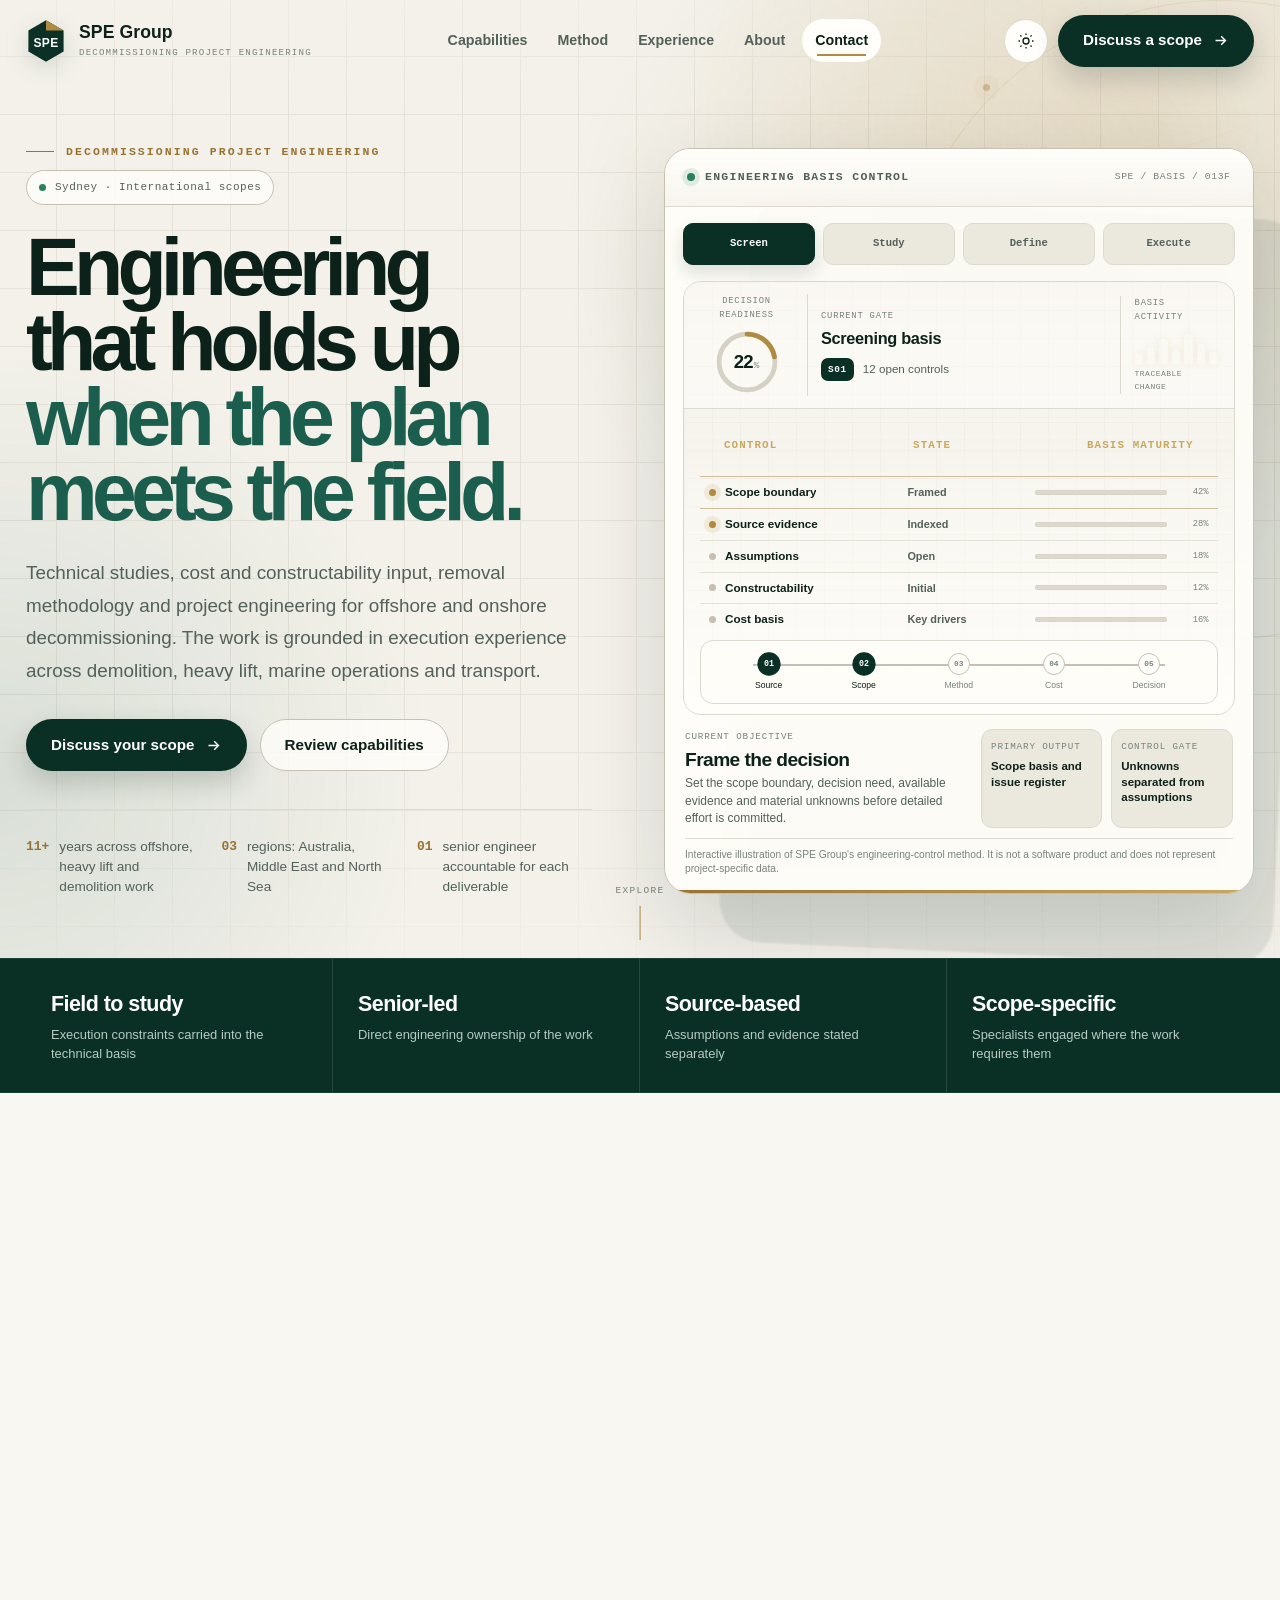
==== index.html @ c1396ede "Add files via upload" ====
<!DOCTYPE html>

<html class="no-js" data-theme="light" lang="en-AU">
<head>
<meta charset="utf-8"/>
<meta content="width=device-width,initial-scale=1,viewport-fit=cover" name="viewport"/>
<title>SPE Group | Decommissioning Project Engineering</title>
<meta content="SPE Group provides decommissioning project engineering, cost, constructability and removal methodology support for offshore and onshore assets." name="description"/>
<meta content="index,follow,max-image-preview:large" name="robots"/>
<meta content="SPE Group Pty Ltd" name="author"/>
<meta content="telephone=no" name="format-detection"/>
<link href="https://spegroup.com.au/" rel="canonical"/>
<link href="site.webmanifest" rel="manifest"/>
<link href="icon-192.png" rel="icon" type="image/png"/>
<link href="icon-192.png" rel="apple-touch-icon"/>
<meta content="#f3f1ea" id="themeColour" name="theme-color"/>
<meta content="website" property="og:type"/>
<meta content="en_AU" property="og:locale"/>
<meta content="SPE Group" property="og:site_name"/>
<meta content="https://spegroup.com.au/" property="og:url"/>
<meta content="SPE Group | Decommissioning Project Engineering" property="og:title"/>
<meta content="Engineering that holds up when the plan meets the field. Technical studies, cost, constructability and removal methodology support." property="og:description"/>
<meta content="https://spegroup.com.au/og-cover.png" property="og:image"/>
<meta content="1200" property="og:image:width"/>
<meta content="630" property="og:image:height"/>
<meta content="SPE Group, decommissioning project engineering grounded in execution." property="og:image:alt"/>
<meta content="summary_large_image" name="twitter:card"/>
<meta content="SPE Group | Decommissioning Project Engineering" name="twitter:title"/>
<meta content="Technical studies, cost, constructability and removal methodology support grounded in execution experience." name="twitter:description"/>
<meta content="https://spegroup.com.au/og-cover.png" name="twitter:image"/>
<script>(() => {
  const root = document.documentElement;
  root.classList.remove('no-js');
  root.classList.add('js');
  try {
    const saved = localStorage.getItem('spe-theme');
    const preferred = matchMedia('(prefers-color-scheme: dark)').matches ? 'dark' : 'light';
    root.dataset.theme = saved || preferred;
  } catch (error) {
    root.dataset.theme = matchMedia('(prefers-color-scheme: dark)').matches ? 'dark' : 'light';
  }
})();
</script>
<style>:root{
  color-scheme:light;
  --green-980:#061712;
  --green-950:#071e17;
  --green-900:#0a3025;
  --green-820:#104438;
  --green-720:#1c5e4d;
  --brass-700:#806020;
  --brass-600:#987332;
  --brass-500:#b18a42;
  --brass-400:#c9a861;
  --brass-300:#ddc17f;
  --brass-150:#eee0bc;
  --paper:#f3f1ea;
  --paper-2:#f8f7f2;
  --surface:#fffefa;
  --surface-2:#ebe8de;
  --surface-3:#e4e0d5;
  --ink:#0c2119;
  --muted:#52615a;
  --faint:#77837d;
  --line:#ddd9ce;
  --line-strong:#c6c0b1;
  --success:#27825a;
  --error:#b4543b;
  --steel:#66877d;
  --max:1280px;
  --header:82px;
  --radius-xl:30px;
  --radius-lg:22px;
  --radius-md:16px;
  --radius-sm:11px;
  --shadow-xl:0 34px 90px rgba(7,30,23,.14);
  --shadow-lg:0 22px 58px rgba(7,30,23,.11);
  --shadow-md:0 12px 34px rgba(7,30,23,.08);
  --ease:cubic-bezier(.22,.61,.36,1);
  --ease-out:cubic-bezier(.16,1,.3,1);
  --pointer-x:72%;
  --pointer-y:26%;
}
html[data-theme="dark"]{
  color-scheme:dark;
  --paper:#06150f;
  --paper-2:#081c14;
  --surface:#0b251a;
  --surface-2:#102f22;
  --surface-3:#15392b;
  --ink:#edf4f0;
  --muted:#a8bab1;
  --faint:#7f958a;
  --line:#17382b;
  --line-strong:#285541;
  --brass-700:#d7b66f;
  --brass-600:#cfaa5e;
  --brass-500:#d8b56b;
  --brass-400:#e4c986;
  --brass-300:#ecd69f;
  --brass-150:#4b4025;
  --steel:#7ba99b;
  --shadow-xl:0 38px 110px rgba(0,0,0,.52);
  --shadow-lg:0 24px 68px rgba(0,0,0,.42);
  --shadow-md:0 14px 40px rgba(0,0,0,.31);
}

*{box-sizing:border-box;margin:0;padding:0}
html{min-width:320px;scroll-behavior:smooth;scroll-padding-top:calc(var(--header) + 20px);overflow-x:clip}
body{
  min-width:320px;
  font-family:Aptos,"Segoe UI Variable","Segoe UI",Arial,Helvetica,sans-serif;
  color:var(--ink);
  background:var(--paper);
  line-height:1.62;
  -webkit-font-smoothing:antialiased;
  text-rendering:optimizeLegibility;
  overflow-x:hidden;
  transition:background-color .35s ease,color .35s ease;
}
body.nav-open{overflow:hidden}
a{color:inherit;text-decoration:none}
button,input,textarea,select{font:inherit}
button{color:inherit}
img,svg{display:block;max-width:100%}
summary{list-style:none}
summary::-webkit-details-marker{display:none}
::selection{background:rgba(177,138,66,.28)}
:focus-visible{outline:3px solid var(--brass-500);outline-offset:4px;border-radius:6px}
h1,h2,h3,p,li,span,strong{word-break:normal;overflow-wrap:normal;hyphens:none}
h1,h2,h3{text-wrap:balance}
p{text-wrap:pretty}
.email-wrap{overflow-wrap:anywhere}
.shell{width:min(calc(100% - 52px),var(--max));margin-inline:auto}
.section{position:relative;padding:116px 0}
.section:not(.hero){content-visibility:auto;contain-intrinsic-size:900px}
.eyebrow{
  display:inline-flex;align-items:center;gap:12px;
  font-family:ui-monospace,"Cascadia Code","SFMono-Regular",Consolas,monospace;
  font-size:.72rem;line-height:1;letter-spacing:.18em;text-transform:uppercase;
  color:var(--brass-600);font-weight:700;
}
.eyebrow::before{content:"";width:28px;height:1px;background:currentColor;transform-origin:left}
.kicker{font-family:ui-monospace,"Cascadia Code","SFMono-Regular",Consolas,monospace;font-size:.69rem;letter-spacing:.13em;text-transform:uppercase;color:var(--faint)}
.section-head{display:grid;grid-template-columns:minmax(0,1fr) minmax(280px,470px);gap:64px;align-items:end;margin-bottom:56px}
.section-head h2{font-size:clamp(2.1rem,4.4vw,3.65rem);line-height:1.02;letter-spacing:-.055em;margin-top:17px;max-width:820px}
.section-head p{color:var(--muted);font-size:1.04rem;line-height:1.72;max-width:470px}
.skip-link{position:fixed;left:16px;top:-90px;z-index:2000;padding:12px 16px;background:var(--green-900);color:#fff;border-radius:9px;transition:top .2s}
.skip-link:focus{top:16px}
.scroll-progress{position:fixed;inset:0 auto auto 0;width:0;height:3px;background:linear-gradient(90deg,var(--brass-600),var(--brass-400));z-index:1500;will-change:width}

.btn{
  position:relative;isolation:isolate;overflow:hidden;
  display:inline-flex;align-items:center;justify-content:center;gap:10px;
  min-height:52px;padding:0 24px;border-radius:999px;border:1px solid transparent;
  font-weight:750;font-size:.95rem;cursor:pointer;
  transition:transform .26s var(--ease),background .26s,border-color .26s,color .26s,box-shadow .26s;
}
.btn::before{content:"";position:absolute;z-index:-1;inset:0;background:linear-gradient(115deg,transparent 25%,rgba(255,255,255,.19) 49%,transparent 73%);transform:translateX(-145%);transition:transform .68s var(--ease)}
.btn:hover::before{transform:translateX(145%)}
.btn:hover{transform:translateY(-2px)}
.btn:active{transform:translateY(0) scale(.985)}
.btn-primary{background:var(--green-900);color:#fff;box-shadow:0 12px 28px rgba(7,30,23,.18)}
.btn-primary:hover{background:var(--green-820);box-shadow:0 17px 38px rgba(7,30,23,.24)}
html[data-theme="dark"] .btn-primary{background:var(--brass-500);color:#181105;box-shadow:0 14px 34px rgba(0,0,0,.35)}
html[data-theme="dark"] .btn-primary:hover{background:var(--brass-400)}
.btn-secondary{border-color:var(--line-strong);background:color-mix(in srgb,var(--surface) 78%,transparent);color:var(--ink)}
.btn-secondary:hover{border-color:var(--brass-500);color:var(--brass-700);box-shadow:var(--shadow-md)}
.btn svg{transition:transform .25s var(--ease)}
.btn:hover svg{transform:translateX(3px)}
.icon-button{width:44px;height:44px;border-radius:50%;border:1px solid var(--line);background:var(--surface);display:grid;place-items:center;cursor:pointer;transition:transform .2s,border-color .2s,background .2s,box-shadow .2s}
.icon-button:hover{transform:translateY(-1px);border-color:var(--brass-500);box-shadow:var(--shadow-md)}
.icon-button:active{transform:scale(.96)}

/* Header */
.site-header{position:fixed;inset:0 0 auto;z-index:1000;height:var(--header);border-bottom:1px solid transparent;transition:background .28s,border-color .28s,box-shadow .28s}
.site-header.scrolled{background:color-mix(in srgb,var(--paper) 90%,transparent);backdrop-filter:blur(20px) saturate(1.12);border-color:var(--line);box-shadow:0 8px 28px rgba(7,30,23,.055)}
.navbar{height:100%;display:flex;align-items:center;justify-content:space-between;gap:26px}
.brand{display:flex;align-items:center;gap:13px;min-width:max-content}
.brand-mark{width:40px;height:44px;filter:drop-shadow(0 7px 12px rgba(7,30,23,.13));transition:transform .45s var(--ease),filter .3s}
.brand:hover .brand-mark{transform:translateY(-2px) rotate(-2deg) scale(1.045);filter:drop-shadow(0 11px 18px rgba(7,30,23,.18))}
.brand-copy{line-height:1}
.brand-name{display:block;font-weight:800;font-size:1.1rem;letter-spacing:.005em}
.brand-sub{display:block;margin-top:6px;color:var(--faint);font-family:ui-monospace,"Cascadia Code","SFMono-Regular",Consolas,monospace;font-size:.57rem;letter-spacing:.13em;text-transform:uppercase}
.desktop-nav{display:flex;align-items:center;gap:4px;list-style:none}
.desktop-nav a{position:relative;display:block;padding:10px 13px;color:var(--muted);font-weight:700;font-size:.89rem;border-radius:999px;transition:color .2s,background .2s}
.desktop-nav a::after{content:"";position:absolute;left:15px;right:15px;bottom:6px;height:2px;background:var(--brass-500);transform:scaleX(0);transform-origin:left;transition:transform .3s var(--ease)}
.desktop-nav a:hover,.desktop-nav a.active{color:var(--ink);background:var(--surface)}
.desktop-nav a:hover::after,.desktop-nav a.active::after{transform:scaleX(1)}
.nav-actions{display:flex;align-items:center;gap:10px}
.menu-button{display:none}

.mobile-menu{border:0;inset:0 0 0 auto;width:min(90vw,410px);height:100dvh;max-height:none;padding:0;background:var(--paper-2);color:var(--ink);box-shadow:-32px 0 90px rgba(0,0,0,.28);opacity:0;transform:translateX(35px);transition:opacity .32s var(--ease),transform .32s var(--ease),overlay .32s allow-discrete,display .32s allow-discrete}
.mobile-menu[open]{opacity:1;transform:none}
@starting-style{.mobile-menu[open]{opacity:0;transform:translateX(40px)}}
.mobile-menu::backdrop{background:rgba(3,14,10,.6);backdrop-filter:blur(4px)}
.mobile-menu-inner{min-height:100%;display:flex;flex-direction:column;padding:24px}
.mobile-menu-top{display:flex;justify-content:space-between;align-items:center;padding-bottom:24px;border-bottom:1px solid var(--line)}
.mobile-links{list-style:none;margin-top:22px}
.mobile-links a{display:flex;align-items:center;justify-content:space-between;padding:18px 4px;border-bottom:1px solid var(--line);font-size:1.18rem;font-weight:750}
.mobile-links small{font-family:ui-monospace,"Cascadia Code","SFMono-Regular",Consolas,monospace;color:var(--brass-600);font-size:.66rem}
.mobile-menu-actions{margin-top:auto;display:grid;gap:10px;padding-top:24px}
.mobile-menu-actions .btn{width:100%}

/* Hero */
.hero{position:relative;isolation:isolate;min-height:800px;padding:calc(var(--header) + 64px) 0 62px;display:flex;align-items:center;overflow:hidden}
.hero::before{content:"";position:absolute;z-index:-3;inset:-20%;background:radial-gradient(circle at 78% 24%,rgba(177,138,66,.19),transparent 26%),radial-gradient(circle at 14% 72%,rgba(28,94,77,.12),transparent 24%);pointer-events:none}
.hero::after{content:"";position:absolute;z-index:-1;inset:0;pointer-events:none;background:radial-gradient(540px circle at var(--pointer-x) var(--pointer-y),rgba(177,138,66,.11),transparent 67%)}
.hero-grid-bg{position:absolute;z-index:-4;inset:-60px;opacity:.6;background-image:linear-gradient(var(--line) 1px,transparent 1px),linear-gradient(90deg,var(--line) 1px,transparent 1px);background-size:58px 58px;mask-image:linear-gradient(to bottom,transparent 0,#000 15%,#000 74%,transparent 100%);animation:grid-drift 25s linear infinite;will-change:background-position,transform}
@keyframes grid-drift{to{background-position:58px 58px}}
.hero-ambient{position:absolute;z-index:-2;inset:0;pointer-events:none;overflow:hidden}
.ambient-ring{position:absolute;border:1px solid color-mix(in srgb,var(--brass-500) 34%,transparent);border-radius:50%;opacity:.48}
.ring-a{width:640px;height:640px;right:-260px;top:0;animation:orbit 34s linear infinite}
.ring-b{width:300px;height:300px;right:9%;top:15%;border-style:dashed;opacity:.25;animation:orbit-reverse 26s linear infinite}
.ring-a::before,.ring-b::before{content:"";position:absolute;width:7px;height:7px;border-radius:50%;background:var(--brass-500);box-shadow:0 0 0 9px rgba(177,138,66,.08),0 0 18px rgba(177,138,66,.35)}
.ring-a::before{left:82px;top:83px}.ring-b::before{right:42px;top:27px;width:5px;height:5px}
.ambient-line{position:absolute;top:12%;right:0;width:48%;height:1px;background:linear-gradient(90deg,transparent,var(--brass-500),transparent);opacity:.25;transform:rotate(-18deg);transform-origin:right}
@keyframes orbit{to{transform:rotate(360deg)}}
@keyframes orbit-reverse{to{transform:rotate(-360deg)}}
.hero-layout{position:relative;display:grid;grid-template-columns:minmax(0,.98fr) minmax(470px,1.02fr);gap:72px;align-items:center}
.hero-copy{position:relative;z-index:2}
.hero-eyebrow-row{display:flex;align-items:center;gap:12px;flex-wrap:wrap}
.availability{display:inline-flex;align-items:center;gap:9px;padding:8px 12px;border:1px solid var(--line-strong);border-radius:999px;background:color-mix(in srgb,var(--surface) 78%,transparent);color:var(--muted);font-family:ui-monospace,"Cascadia Code","SFMono-Regular",Consolas,monospace;font-size:.69rem;letter-spacing:.045em}
.availability i{width:7px;height:7px;border-radius:50%;background:var(--success);animation:status-pulse 2.5s ease-out infinite}
@keyframes status-pulse{0%{box-shadow:0 0 0 0 rgba(39,130,90,.34)}70%,100%{box-shadow:0 0 0 9px rgba(39,130,90,0)}}
.hero h1{font-size:clamp(3.35rem,6.3vw,6rem);line-height:.93;letter-spacing:-.072em;max-width:780px;margin:25px 0 27px}
.hero h1 span{display:block;color:var(--green-720)}
html[data-theme="dark"] .hero h1 span{color:var(--brass-400)}
.hero-lead{font-size:clamp(1.04rem,1.5vw,1.18rem);color:var(--muted);line-height:1.72;max-width:680px}
.hero-actions{display:flex;flex-wrap:wrap;gap:13px;margin-top:32px}
.hero-proof{display:grid;grid-template-columns:repeat(3,minmax(0,1fr));gap:20px;margin-top:38px;padding-top:27px;border-top:1px solid var(--line);max-width:750px}
.proof-item{display:flex;gap:10px;align-items:flex-start}
.proof-item strong{font-family:ui-monospace,"Cascadia Code","SFMono-Regular",Consolas,monospace;color:var(--brass-600);font-size:.81rem}
.proof-item span{font-size:.85rem;color:var(--muted);line-height:1.45}

/* Engineering basis control */
.basis-engine{position:relative;z-index:2;perspective:1300px}
.basis-engine::before{content:"";position:absolute;inset:8% -6% -8% 12%;background:var(--green-900);border-radius:42px;transform:rotate(2.7deg);opacity:.085;filter:blur(1px)}
.engine-frame{position:relative;overflow:hidden;border:1px solid var(--line-strong);border-radius:26px;background:color-mix(in srgb,var(--surface) 93%,transparent);box-shadow:var(--shadow-xl);backdrop-filter:blur(18px);transform-style:preserve-3d;transition:transform .17s linear,border-color .3s,box-shadow .3s}
.engine-frame:hover{border-color:color-mix(in srgb,var(--brass-500) 58%,var(--line-strong));box-shadow:0 40px 110px rgba(7,30,23,.18)}
html[data-theme="dark"] .engine-frame:hover{box-shadow:0 42px 120px rgba(0,0,0,.58)}
.engine-frame::before{content:"";position:absolute;z-index:5;inset:0;pointer-events:none;background:radial-gradient(380px circle at var(--engine-x,50%) var(--engine-y,45%),rgba(201,168,97,.13),transparent 66%);opacity:0;transition:opacity .35s}
.engine-frame:hover::before{opacity:1}
.engine-frame::after{content:"";position:absolute;z-index:6;pointer-events:none;top:-75%;left:-42%;width:24%;height:255%;background:linear-gradient(90deg,transparent,rgba(255,255,255,.17),transparent);transform:rotate(17deg);animation:engine-sheen 10.5s var(--ease) infinite 2.8s}
@keyframes engine-sheen{0%,72%{left:-42%;opacity:0}76%{opacity:1}92%{left:128%;opacity:.58}100%{left:128%;opacity:0}}
.engine-topbar{position:relative;z-index:2;display:flex;align-items:center;justify-content:space-between;gap:16px;padding:19px 22px;border-bottom:1px solid var(--line);background:linear-gradient(180deg,color-mix(in srgb,var(--surface) 97%,transparent),color-mix(in srgb,var(--surface-2) 42%,transparent))}
.engine-title{display:flex;align-items:center;gap:10px;font-family:ui-monospace,"Cascadia Code","SFMono-Regular",Consolas,monospace;font-size:.72rem;letter-spacing:.11em;text-transform:uppercase;color:var(--muted);font-weight:700}
.engine-title i{width:8px;height:8px;border-radius:50%;background:var(--success);box-shadow:0 0 0 5px rgba(39,130,90,.12);animation:engine-live 2.2s ease-in-out infinite}
@keyframes engine-live{0%,100%{transform:scale(.82);opacity:.68}50%{transform:scale(1.15);opacity:1}}
.engine-ref{font-family:ui-monospace,"Cascadia Code","SFMono-Regular",Consolas,monospace;font-size:.61rem;letter-spacing:.06em;color:var(--faint)}
.engine-tabs{position:relative;z-index:2;display:grid;grid-template-columns:repeat(4,1fr);gap:8px;padding:16px 18px 0}
.engine-tab{position:relative;overflow:hidden;min-height:42px;border:1px solid var(--line);background:var(--surface-2);color:var(--muted);padding:10px 7px;border-radius:10px;cursor:pointer;font-family:ui-monospace,"Cascadia Code","SFMono-Regular",Consolas,monospace;font-size:.66rem;font-weight:700;transition:transform .2s,border-color .2s,background .2s,color .2s}
.engine-tab::before{content:"";position:absolute;inset:0;background:linear-gradient(115deg,transparent 20%,rgba(255,255,255,.18),transparent 80%);transform:translateX(-135%);transition:transform .6s var(--ease)}
.engine-tab:hover{transform:translateY(-1px);border-color:var(--brass-500)}
.engine-tab:hover::before{transform:translateX(135%)}
.engine-tab[aria-selected="true"]{background:var(--green-900);border-color:var(--green-900);color:#fff;box-shadow:0 8px 18px rgba(7,30,23,.14)}
html[data-theme="dark"] .engine-tab[aria-selected="true"]{background:var(--brass-500);border-color:var(--brass-500);color:#171005}
.control-surface{position:relative;z-index:2;margin:16px 18px 0;border:1px solid var(--line);border-radius:18px;overflow:hidden;background:linear-gradient(180deg,color-mix(in srgb,var(--surface-2) 70%,transparent),color-mix(in srgb,var(--surface) 84%,transparent))}
.control-surface::before{content:"";position:absolute;inset:0;background-image:linear-gradient(var(--line) 1px,transparent 1px),linear-gradient(90deg,var(--line) 1px,transparent 1px);background-size:28px 28px;opacity:.32;mask-image:linear-gradient(to bottom,#000,transparent 96%);pointer-events:none}
.control-overview{position:relative;display:grid;grid-template-columns:108px minmax(0,1fr) 98px;gap:13px;align-items:center;padding:12px 16px;border-bottom:1px solid var(--line);background:color-mix(in srgb,var(--surface) 58%,transparent)}
.control-label{display:block;font-family:ui-monospace,"Cascadia Code","SFMono-Regular",Consolas,monospace;font-size:.55rem;letter-spacing:.09em;text-transform:uppercase;color:var(--faint);margin-bottom:6px}
.readiness-block{display:grid;grid-template-columns:1fr;justify-items:center;text-align:center;border-right:1px solid var(--line);padding-right:14px}
.readiness-gauge{position:relative;width:68px;height:68px;display:grid;place-items:center}
.readiness-gauge svg{position:absolute;inset:0;width:100%;height:100%;transform:rotate(-90deg)}
.readiness-gauge circle{fill:none;stroke-width:8}
.gauge-track{stroke:var(--line-strong);opacity:.7}
.gauge-value{stroke:var(--brass-500);stroke-linecap:round;transition:stroke-dashoffset .7s var(--ease-out)}
.readiness-gauge>div{position:relative;display:flex;align-items:baseline;gap:1px}
.readiness-gauge strong{font-size:1.16rem;letter-spacing:-.04em}
.readiness-gauge small{font-family:ui-monospace,"Cascadia Code","SFMono-Regular",Consolas,monospace;font-size:.58rem;color:var(--faint)}
.gate-block{min-width:0}
.gate-block>strong{display:block;font-size:1.02rem;line-height:1.2;letter-spacing:-.02em;white-space:nowrap;overflow:hidden;text-overflow:ellipsis}
.gate-meta{display:flex;align-items:center;gap:9px;margin-top:9px}
.gate-meta b{padding:4px 7px;border-radius:7px;background:var(--green-900);color:#fff;font-family:ui-monospace,"Cascadia Code","SFMono-Regular",Consolas,monospace;font-size:.59rem;letter-spacing:.06em}
html[data-theme="dark"] .gate-meta b{background:var(--brass-500);color:#171005}
.gate-meta span{font-size:.73rem;color:var(--muted)}
.revision-block{border-left:1px solid var(--line);padding-left:14px}
.revision-bars{height:34px;display:flex;align-items:end;gap:4px}
.revision-bars i{display:block;flex:1;min-width:4px;border-radius:4px 4px 1px 1px;background:linear-gradient(to top,var(--green-800),var(--brass-500));box-shadow:0 0 8px rgba(177,138,66,.12);transform-origin:bottom;animation:revision-wave 2.6s ease-in-out infinite}
.revision-bars i:nth-child(1){height:10px;animation-delay:-.6s}.revision-bars i:nth-child(2){height:17px;animation-delay:-1.3s}.revision-bars i:nth-child(3){height:25px;animation-delay:-.3s}.revision-bars i:nth-child(4){height:14px;animation-delay:-1.7s}.revision-bars i:nth-child(5){height:30px;animation-delay:-.9s}.revision-bars i:nth-child(6){height:20px;animation-delay:-2s}.revision-bars i:nth-child(7){height:12px;animation-delay:-1.1s}
@keyframes revision-wave{0%,100%{transform:scaleY(.62);opacity:.58}50%{transform:scaleY(1);opacity:1}}
.revision-block small{display:block;font-family:ui-monospace,"Cascadia Code","SFMono-Regular",Consolas,monospace;font-size:.5rem;color:var(--faint);text-transform:uppercase;letter-spacing:.06em;margin-top:4px}
.control-matrix{position:relative;padding:8px 16px 5px}
.matrix-head,.control-row{display:grid;grid-template-columns:minmax(135px,1.22fr) minmax(92px,.75fr) minmax(150px,1.15fr);gap:14px;align-items:center}
.matrix-head{padding:0 9px 5px;font-family:ui-monospace,"Cascadia Code","SFMono-Regular",Consolas,monospace;font-size:.52rem;letter-spacing:.08em;text-transform:uppercase;color:var(--faint)}
.control-row{position:relative;padding:6px 9px;border-top:1px solid color-mix(in srgb,var(--line) 72%,transparent);transition:background .26s,border-color .26s}
.control-row.is-active{background:linear-gradient(90deg,color-mix(in srgb,var(--brass-200) 22%,transparent),transparent 72%);border-color:color-mix(in srgb,var(--brass-500) 34%,var(--line))}
.control-name{display:flex;align-items:center;gap:9px;min-width:0}
.control-name i{width:7px;height:7px;flex:0 0 auto;border-radius:50%;background:var(--line-strong);transition:background .3s,box-shadow .3s}
.control-row.is-active .control-name i{background:var(--brass-500);box-shadow:0 0 0 5px rgba(177,138,66,.12)}
.control-name span{font-size:.73rem;font-weight:700;white-space:nowrap;overflow:hidden;text-overflow:ellipsis}
.row-state{font-size:.68rem;color:var(--muted);font-weight:700;line-height:1.18}
.control-meter{display:grid;grid-template-columns:1fr 34px;align-items:center;gap:8px}
.control-meter::before{content:"";grid-column:1;grid-row:1;height:5px;border-radius:999px;background:var(--line);box-shadow:inset 0 0 0 1px color-mix(in srgb,var(--line-strong) 25%,transparent)}
.control-meter i{grid-column:1;grid-row:1;display:block;width:var(--value);height:5px;border-radius:999px;background:linear-gradient(90deg,var(--green-800),var(--brass-500));transition:width .68s var(--ease-out)}
.control-meter small{grid-column:2;font-family:ui-monospace,"Cascadia Code","SFMono-Regular",Consolas,monospace;font-size:.55rem;color:var(--faint);text-align:right}
.trace-flow{position:relative;display:grid;grid-template-columns:repeat(5,1fr);gap:0;padding:12px 20px 10px;margin:0 16px 10px;border:1px solid var(--line);border-radius:13px;background:color-mix(in srgb,var(--surface) 68%,transparent)}
.trace-track{position:absolute;left:10%;right:10%;top:23px;height:2px;background:var(--line-strong);overflow:hidden}
.trace-track i{display:block;width:25%;height:100%;background:linear-gradient(90deg,var(--green-800),var(--brass-500));transition:width .7s var(--ease-out)}
.trace-track i::after{content:"";display:block;width:26%;height:100%;background:linear-gradient(90deg,transparent,rgba(255,255,255,.72),transparent);animation:trace-scan 2.2s linear infinite}
@keyframes trace-scan{from{transform:translateX(-120%)}to{transform:translateX(480%)}}
.trace-node{position:relative;z-index:2;display:grid;justify-items:center;text-align:center;color:var(--faint);transition:color .3s}
.trace-node b{width:22px;height:22px;border-radius:50%;display:grid;place-items:center;border:1px solid var(--line-strong);background:var(--surface);font-family:ui-monospace,"Cascadia Code","SFMono-Regular",Consolas,monospace;font-size:.49rem;transition:background .3s,border-color .3s,color .3s,transform .3s}
.trace-node span{font-size:.54rem;margin-top:4px}
.trace-node.active{color:var(--ink)}
.trace-node.active b{background:var(--green-900);border-color:var(--green-900);color:#fff;transform:scale(1.06)}
html[data-theme="dark"] .trace-node.active b{background:var(--brass-500);border-color:var(--brass-500);color:#171005}
.engine-readout{position:relative;z-index:2;display:grid;grid-template-columns:1.05fr .95fr;gap:18px;padding:14px 20px 10px}
.readout-main span,.readout-pair span{display:block;font-family:ui-monospace,"Cascadia Code","SFMono-Regular",Consolas,monospace;font-size:.58rem;letter-spacing:.09em;text-transform:uppercase;color:var(--faint);margin-bottom:5px}
.readout-main h2{font-size:1.2rem;line-height:1.15;letter-spacing:-.03em;margin-bottom:4px}
.readout-main p{color:var(--muted);font-size:.75rem;line-height:1.45;max-width:390px}
.readout-pair{display:grid;grid-template-columns:1fr 1fr;gap:9px}
.readout-pair>div{padding:9px;border:1px solid var(--line);border-radius:11px;background:var(--surface-2)}
.readout-pair strong{display:block;font-size:.72rem;line-height:1.35}
.engine-disclaimer{position:relative;z-index:2;margin:0 20px 16px;padding-top:9px;border-top:1px solid var(--line);color:var(--faint);font-size:.64rem;line-height:1.45}
.engine-cycle{position:absolute;z-index:7;left:0;right:0;bottom:0;height:3px;background:color-mix(in srgb,var(--line) 65%,transparent);overflow:hidden}
.engine-cycle i{display:block;height:100%;width:100%;background:linear-gradient(90deg,var(--brass-600),var(--brass-400));transform-origin:left;animation:engine-timer 6s linear infinite}
.engine-cycle.paused i{animation-play-state:paused}.engine-cycle.manual i{animation:none;transform:scaleX(0)}
@keyframes engine-timer{from{transform:scaleX(0)}to{transform:scaleX(1)}}
.engine-frame.is-changing .control-surface{animation:control-swap .44s var(--ease)}
.engine-frame.is-changing .engine-readout{animation:swap-content .42s var(--ease)}
@keyframes control-swap{0%{opacity:.56;transform:translateY(3px)}100%{opacity:1;transform:none}}
@keyframes swap-content{from{opacity:.25;transform:translateY(6px)}to{opacity:1;transform:none}}
.scroll-cue{position:absolute;left:50%;bottom:18px;transform:translateX(-50%);display:flex;flex-direction:column;align-items:center;gap:8px;color:var(--faint);font-family:ui-monospace,"Cascadia Code","SFMono-Regular",Consolas,monospace;font-size:.59rem;letter-spacing:.14em;text-transform:uppercase}
.scroll-cue i{display:block;width:1px;height:34px;background:linear-gradient(to bottom,var(--brass-500) 0 50%,var(--line-strong) 50% 100%);background-size:100% 200%;animation:scroll-cue 2.1s var(--ease) infinite}
@keyframes scroll-cue{0%{background-position:0 100%}65%,100%{background-position:0 -100%}}

/* Proof rail */
.proof-rail{position:relative;overflow:hidden;background:var(--green-900);color:#fff;border-top:1px solid rgba(255,255,255,.08);border-bottom:1px solid rgba(255,255,255,.08)}
.proof-rail::before{content:"";position:absolute;inset:0;background:linear-gradient(100deg,transparent 20%,rgba(255,255,255,.06),transparent 70%);transform:translateX(-120%);animation:rail-glint 10s var(--ease) infinite 2s}
@keyframes rail-glint{0%,74%{transform:translateX(-120%)}100%{transform:translateX(120%)}}
.proof-grid{display:grid;grid-template-columns:repeat(4,1fr)}
.proof-stat{position:relative;padding:28px 25px;border-right:1px solid rgba(255,255,255,.12);transition:background .25s,transform .25s var(--ease)}
.proof-stat:last-child{border-right:0}
.proof-stat::after{content:"";position:absolute;left:25px;right:25px;bottom:0;height:2px;background:var(--brass-400);transform:scaleX(0);transform-origin:left;transition:transform .35s var(--ease)}
.proof-stat:hover{background:rgba(255,255,255,.045);transform:translateY(-2px)}
.proof-stat:hover::after{transform:scaleX(1)}
.proof-stat b{display:block;font-size:1.34rem;letter-spacing:-.025em}
.proof-stat span{display:block;color:#b7cbc1;font-size:.81rem;line-height:1.45;margin-top:4px}

/* Capabilities */
.capabilities{background:var(--paper-2)}
.cap-grid{display:grid;grid-template-columns:repeat(12,1fr);gap:19px}
.cap-card{position:relative;overflow:hidden;isolation:isolate;display:flex;flex-direction:column;padding:32px;border:1px solid var(--line);border-radius:var(--radius-lg);background:var(--surface);transition:transform .32s var(--ease),box-shadow .32s,border-color .32s}
.cap-card::before{content:"";position:absolute;z-index:-1;inset:0;background:radial-gradient(330px circle at var(--card-x,80%) var(--card-y,15%),rgba(177,138,66,.12),transparent 66%);opacity:0;transition:opacity .3s}
.cap-card:hover{transform:translateY(-5px);border-color:var(--brass-500);box-shadow:var(--shadow-lg)}
.cap-card:hover::before{opacity:1}
.cap-feature{grid-column:span 6;min-height:430px}
.cap-compact{grid-column:span 4;min-height:330px}
.cap-dark{background:var(--green-900);border-color:var(--green-900);color:#fff}
.cap-dark p{color:#b8cbc2}.cap-dark .cap-tag{border-color:rgba(255,255,255,.15);color:#c7d6cf}.cap-dark .output-list li{border-color:rgba(255,255,255,.14);color:#d9e3de;background:rgba(255,255,255,.035)}
.cap-header{display:flex;align-items:center;justify-content:space-between;gap:14px;position:relative;z-index:2}
.cap-no{font-family:ui-monospace,"Cascadia Code","SFMono-Regular",Consolas,monospace;color:var(--brass-600);font-size:.7rem;letter-spacing:.1em}
.cap-tag{padding:6px 9px;border:1px solid var(--line);border-radius:999px;color:var(--faint);font-family:ui-monospace,"Cascadia Code","SFMono-Regular",Consolas,monospace;font-size:.58rem;letter-spacing:.07em;text-transform:uppercase}
.cap-card h3{position:relative;z-index:2;font-size:clamp(1.45rem,2.4vw,2.15rem);line-height:1.08;letter-spacing:-.045em;margin:26px 0 13px;max-width:540px}
.cap-compact h3{font-size:clamp(1.35rem,1.8vw,1.64rem);max-width:300px}
.cap-card p{position:relative;z-index:2;color:var(--muted);max-width:570px;font-size:.97rem}
.output-list{position:relative;z-index:2;list-style:none;display:flex;flex-wrap:wrap;gap:8px;margin-top:auto;padding-top:24px;max-width:470px}
.output-list li{padding:7px 9px;border:1px solid var(--line);border-radius:999px;background:color-mix(in srgb,var(--surface-2) 75%,transparent);color:var(--faint);font-family:ui-monospace,"Cascadia Code","SFMono-Regular",Consolas,monospace;font-size:.61rem}
.compact-output{position:relative;z-index:2;margin-top:auto;padding-top:20px;border-top:1px solid var(--line);font-family:ui-monospace,"Cascadia Code","SFMono-Regular",Consolas,monospace;font-size:.65rem;color:var(--faint)}
.cap-graphic{position:absolute;z-index:1;right:-12px;bottom:-12px;width:44%;max-width:290px;color:var(--green-820);opacity:.15;transition:transform .7s var(--ease),opacity .35s}
.cap-dark .cap-graphic{color:var(--brass-300);opacity:.17}
.cap-card:hover .cap-graphic{transform:translate(-11px,-9px) rotate(-2deg);opacity:.23}
.cap-icon{position:absolute;right:25px;bottom:50px;width:72px;height:72px;color:var(--green-820);opacity:.13;transition:transform .5s var(--ease),opacity .3s}
html[data-theme="dark"] .cap-icon{color:var(--brass-300);opacity:.17}
.cap-card:hover .cap-icon{transform:translateY(-7px) rotate(-3deg);opacity:.27}

/* Method */
.method{background:var(--paper)}
.method-grid{display:grid;grid-template-columns:minmax(330px,.78fr) minmax(0,1.22fr);gap:84px;align-items:start}
.method-visual{position:sticky;top:calc(var(--header) + 30px);padding:26px;border:1px solid var(--line);border-radius:var(--radius-lg);background:var(--surface);box-shadow:var(--shadow-md);overflow:hidden}
.method-visual::before{content:"";position:absolute;inset:0;background:radial-gradient(330px circle at 75% 15%,rgba(177,138,66,.12),transparent 67%);pointer-events:none}
.method-visual-head{position:relative;display:flex;justify-content:space-between;align-items:center;padding-bottom:19px;border-bottom:1px solid var(--line)}
.method-code{font-family:ui-monospace,"Cascadia Code","SFMono-Regular",Consolas,monospace;color:var(--brass-600);font-size:.7rem;font-weight:700}
.basis-stack{position:relative;display:grid;gap:10px;margin:26px 0 22px;padding-right:40px}
.stack-layer{position:relative;z-index:2;padding:18px 20px;border:1px solid var(--line);border-radius:13px;background:var(--surface-2);transition:transform .35s var(--ease),border-color .3s,background .3s,box-shadow .3s,opacity .3s}
.stack-layer span{display:block;font-family:ui-monospace,"Cascadia Code","SFMono-Regular",Consolas,monospace;font-size:.59rem;letter-spacing:.08em;text-transform:uppercase;color:var(--faint);margin-bottom:4px}
.stack-layer strong{display:block;font-size:.85rem;line-height:1.35}
.stack-layer i{position:absolute;right:16px;top:50%;width:8px;height:8px;margin-top:-4px;border-radius:50%;background:var(--line-strong);transition:background .3s,box-shadow .3s}
.stack-layer.is-active{transform:translateX(8px);border-color:var(--brass-500);background:color-mix(in srgb,var(--surface-2) 76%,var(--brass-150) 24%);box-shadow:0 12px 28px rgba(7,30,23,.09)}
.stack-layer.is-active i{background:var(--brass-500);box-shadow:0 0 0 6px rgba(177,138,66,.13)}
.stack-route{position:absolute;z-index:1;right:-27px;top:0;width:100px;height:100%;overflow:visible;color:var(--line-strong)}
.stack-route path{fill:none;stroke:currentColor;stroke-width:2;stroke-dasharray:6 7;animation:route-flow 1.5s linear infinite}
.stack-route circle{fill:var(--surface);stroke:currentColor;stroke-width:2}
@keyframes route-flow{to{stroke-dashoffset:-13}}
.method-readout{position:relative;padding-top:18px;border-top:1px solid var(--line)}
.method-readout span{display:block;font-family:ui-monospace,"Cascadia Code","SFMono-Regular",Consolas,monospace;font-size:.59rem;letter-spacing:.09em;text-transform:uppercase;color:var(--brass-600);margin-bottom:6px}
.method-readout p{color:var(--muted);font-size:.89rem;line-height:1.55}
.method-heading{grid-template-columns:1fr;margin-bottom:28px;gap:17px}
.method-heading p{max-width:700px}
.method-list{position:relative;border-top:1px solid var(--line)}
.method-list::before{content:"";position:absolute;left:25px;top:40px;bottom:40px;width:1px;background:var(--line-strong)}
.method-list::after{content:"";position:absolute;left:25px;top:40px;bottom:40px;width:2px;background:linear-gradient(to bottom,var(--brass-500),var(--green-720));transform:scaleY(var(--method-progress,0));transform-origin:top;will-change:transform}
.method-step{position:relative;z-index:2;display:grid;grid-template-columns:52px 1fr;gap:25px;padding:32px 0;border-bottom:1px solid var(--line);transition:opacity .55s,transform .55s var(--ease)}
.method-step:last-child{border-bottom:0}
.method-number{width:52px;height:52px;border-radius:50%;display:grid;place-items:center;background:var(--surface);border:1px solid var(--line-strong);font-family:ui-monospace,"Cascadia Code","SFMono-Regular",Consolas,monospace;font-size:.69rem;color:var(--brass-600);font-weight:700;transition:background .3s,color .3s,border-color .3s,box-shadow .3s}
.method-step.is-active .method-number{background:var(--green-900);border-color:var(--green-900);color:#fff;box-shadow:0 0 0 9px color-mix(in srgb,var(--brass-500) 12%,transparent)}
html[data-theme="dark"] .method-step.is-active .method-number{background:var(--brass-500);border-color:var(--brass-500);color:#171005}
.method-step h3{font-size:1.42rem;line-height:1.18;letter-spacing:-.03em;margin:5px 0 8px}
.method-step p{color:var(--muted);max-width:720px;font-size:.97rem}
.step-tags{display:flex;flex-wrap:wrap;gap:8px;margin-top:14px}
.step-tags span{padding:6px 9px;border:1px solid var(--line);border-radius:999px;background:var(--surface);font-family:ui-monospace,"Cascadia Code","SFMono-Regular",Consolas,monospace;font-size:.61rem;color:var(--faint)}

/* Experience */
.experience{background:var(--green-900);color:#fff;overflow:hidden}
.experience-grid-bg{position:absolute;inset:0;opacity:.23;background-image:linear-gradient(rgba(255,255,255,.04) 1px,transparent 1px),linear-gradient(90deg,rgba(255,255,255,.04) 1px,transparent 1px);background-size:70px 70px;mask-image:radial-gradient(circle at 70% 30%,#000,transparent 72%)}
.experience::after{content:"";position:absolute;inset:0;background:radial-gradient(circle at 82% 17%,rgba(201,168,97,.18),transparent 28%);pointer-events:none}
.experience .shell{position:relative;z-index:2}
.experience .eyebrow{color:var(--brass-400)}
.experience h2{color:#fff}
.experience .section-head p{color:#b7cbc1}
.experience-layout{display:grid;grid-template-columns:1.18fr .82fr;gap:24px;align-items:stretch}
.experience-matrix,.experience-statement{border:1px solid rgba(255,255,255,.14);border-radius:var(--radius-lg);background:rgba(255,255,255,.035);backdrop-filter:blur(5px)}
.matrix-head{display:flex;justify-content:space-between;gap:20px;align-items:center;padding:20px 24px;border-bottom:1px solid rgba(255,255,255,.12)}
.matrix-head span{font-family:ui-monospace,"Cascadia Code","SFMono-Regular",Consolas,monospace;font-size:.68rem;letter-spacing:.1em;text-transform:uppercase;color:var(--brass-400);font-weight:700}
.matrix-head small{color:#8fa99d;font-size:.73rem}
.matrix-row{display:grid;grid-template-columns:150px repeat(4,1fr);gap:12px;padding:19px 24px;border-bottom:1px solid rgba(255,255,255,.1);align-items:center}
.matrix-row:last-child{border-bottom:0}
.matrix-row b{font-family:ui-monospace,"Cascadia Code","SFMono-Regular",Consolas,monospace;font-size:.65rem;letter-spacing:.08em;text-transform:uppercase;color:var(--brass-400)}
.matrix-row span{padding:7px 8px;border:1px solid rgba(255,255,255,.1);border-radius:9px;color:#d7e2dd;font-size:.83rem;text-align:center;transition:background .25s,border-color .25s,transform .25s var(--ease)}
.matrix-row span:hover{background:rgba(255,255,255,.06);border-color:rgba(201,168,97,.42);transform:translateY(-2px)}
.experience-statement{position:relative;overflow:hidden;padding:34px;display:flex;flex-direction:column;justify-content:flex-end}
.experience-statement::before{content:"BASIS";position:absolute;right:-8px;top:12px;font-family:ui-monospace,"Cascadia Code","SFMono-Regular",Consolas,monospace;font-size:5.2rem;letter-spacing:.07em;color:rgba(201,168,97,.08)}
.statement-label{display:block;font-family:ui-monospace,"Cascadia Code","SFMono-Regular",Consolas,monospace;font-size:.67rem;letter-spacing:.11em;text-transform:uppercase;color:var(--brass-400);margin-bottom:17px}
.experience-statement>p{font-size:clamp(1.42rem,2.4vw,2.12rem);line-height:1.24;letter-spacing:-.035em;color:#fff;max-width:520px}
.experience-statement small{display:block;color:#a9beb4;line-height:1.58;margin-top:20px;font-size:.9rem}
.project-background{margin-top:24px;border:1px solid rgba(255,255,255,.14);border-radius:var(--radius-lg);background:rgba(255,255,255,.025);overflow:hidden}
.project-background summary{display:flex;justify-content:space-between;align-items:center;gap:20px;padding:22px 24px;cursor:pointer;font-weight:750}
.project-background summary span{font-size:1.05rem}
.project-background summary small{font-family:ui-monospace,"Cascadia Code","SFMono-Regular",Consolas,monospace;color:var(--brass-400);font-size:.61rem;letter-spacing:.08em;text-transform:uppercase}
.project-background[open] summary{border-bottom:1px solid rgba(255,255,255,.12)}
.project-grid{display:grid;grid-template-columns:repeat(5,1fr);gap:0}
.project-grid>div{padding:22px;border-right:1px solid rgba(255,255,255,.1)}
.project-grid>div:last-child{border-right:0}
.project-grid b{display:block;color:#fff;font-size:.88rem;margin-bottom:7px}
.project-grid p{color:#a9beb4;font-size:.79rem;line-height:1.52}
.project-note{padding:16px 22px;border-top:1px solid rgba(255,255,255,.1);color:#829c90;font-size:.75rem}


.profile-credentials{margin-top:22px;padding-top:18px;border-top:1px solid var(--line)}
.profile-credentials>span{display:block;font-family:ui-monospace,"Cascadia Code","SFMono-Regular",Consolas,monospace;font-size:.58rem;letter-spacing:.09em;text-transform:uppercase;color:var(--faint);margin-bottom:9px}
.credential-list{display:grid;gap:7px}
.credential-list>div{display:grid;grid-template-columns:25px minmax(0,1fr);gap:9px;align-items:center;padding:9px 11px;border:1px solid var(--line);border-radius:10px;background:var(--surface-2)}
.credential-list i{font-family:ui-monospace,"Cascadia Code","SFMono-Regular",Consolas,monospace;font-style:normal;font-size:.54rem;color:var(--brass-600)}
.credential-list b{font-size:.79rem;line-height:1.3}

/* About */
.about{background:var(--paper-2)}
.about-grid{display:grid;grid-template-columns:minmax(330px,.8fr) minmax(0,1.2fr);gap:74px;align-items:start}
.profile-card{position:sticky;top:calc(var(--header) + 30px);overflow:hidden;border:1px solid var(--line);border-radius:var(--radius-lg);background:var(--surface);box-shadow:var(--shadow-md)}
.profile-card::before{content:"";position:absolute;inset:-20% -20% auto 40%;height:260px;background:radial-gradient(circle,rgba(177,138,66,.18),transparent 67%);pointer-events:none}
.profile-header{position:relative;display:flex;align-items:center;gap:18px;padding:31px;border-bottom:1px solid var(--line)}
.profile-monogram{width:72px;height:72px;border-radius:20px;display:grid;place-items:center;background:var(--green-900);color:#fff;font-weight:800;font-size:1.24rem;letter-spacing:.04em;box-shadow:0 12px 28px rgba(7,30,23,.18)}
html[data-theme="dark"] .profile-monogram{background:var(--brass-500);color:#171005}
.profile-kicker{display:block;font-family:ui-monospace,"Cascadia Code","SFMono-Regular",Consolas,monospace;font-size:.59rem;letter-spacing:.09em;text-transform:uppercase;color:var(--brass-600);margin-bottom:4px}
.profile-header h3{font-size:1.55rem;line-height:1.1;letter-spacing:-.03em}
.profile-header p{color:var(--muted);font-size:.86rem;margin-top:4px}
.profile-body{position:relative;padding:27px 31px 31px;color:var(--muted)}
.profile-meta{display:grid;grid-template-columns:1fr 1fr;gap:10px;margin-top:24px}
.profile-meta div{padding:13px;border:1px solid var(--line);border-radius:11px;background:var(--surface-2)}
.profile-meta span{display:block;font-family:ui-monospace,"Cascadia Code","SFMono-Regular",Consolas,monospace;font-size:.57rem;letter-spacing:.07em;text-transform:uppercase;color:var(--faint)}
.profile-meta b{display:block;margin-top:3px;font-size:.82rem;color:var(--ink)}
.profile-link{display:inline-flex;align-items:center;gap:8px;margin-top:23px;color:var(--brass-700);font-weight:750;font-size:.86rem}
.profile-link svg{transition:transform .25s var(--ease)}
.profile-link:hover svg{transform:translate(3px,-3px)}
.about-copy h2{font-size:clamp(2.15rem,4.3vw,3.7rem);line-height:1.02;letter-spacing:-.055em;margin:18px 0 24px;max-width:770px}
.about-copy>p{font-size:1.05rem;color:var(--muted);margin-bottom:17px;max-width:760px}
.partnership-note{margin:28px 0 32px;padding:21px 23px;border:1px solid var(--line);border-left:3px solid var(--brass-500);border-radius:0 var(--radius-md) var(--radius-md) 0;background:var(--surface)}
.partnership-note>span{display:block;font-family:ui-monospace,"Cascadia Code","SFMono-Regular",Consolas,monospace;font-size:.61rem;letter-spacing:.09em;text-transform:uppercase;color:var(--brass-600);margin-bottom:7px}
.partnership-note p{color:var(--muted);font-size:.91rem;line-height:1.56;margin:0}
.partnership-note a{display:inline-flex;align-items:center;gap:7px;color:var(--ink);font-weight:750;margin-top:10px;font-size:.85rem}
.principles{border-top:1px solid var(--line)}
.principle{position:relative;display:grid;grid-template-columns:72px 1fr;gap:21px;padding:22px 0;border-bottom:1px solid var(--line);transition:padding-left .3s var(--ease),background .3s}
.principle::before{content:"";position:absolute;left:0;top:18px;bottom:18px;width:2px;background:var(--brass-500);transform:scaleY(0);transform-origin:top;transition:transform .35s var(--ease)}
.principle:hover{padding-left:13px;background:linear-gradient(90deg,rgba(177,138,66,.06),transparent 58%)}
.principle:hover::before{transform:scaleY(1)}
.principle>span{font-family:ui-monospace,"Cascadia Code","SFMono-Regular",Consolas,monospace;color:var(--brass-600);font-size:.68rem}
.principle h3{font-size:1.09rem;margin-bottom:5px}
.principle p{color:var(--muted);font-size:.91rem}

/* FAQ */
.faq{background:var(--paper)}
.faq-grid{display:grid;grid-template-columns:360px 1fr;gap:76px;align-items:start}
.faq-intro{position:sticky;top:calc(var(--header) + 30px)}
.faq-intro h2{font-size:clamp(2.15rem,4.2vw,3.55rem);line-height:1.03;letter-spacing:-.055em;margin:18px 0}
.faq-intro p{color:var(--muted)}
.faq-list{border-top:1px solid var(--line)}
.faq-item{border-bottom:1px solid var(--line)}
.faq-item summary{display:flex;align-items:center;justify-content:space-between;gap:20px;padding:25px 3px;cursor:pointer;font-size:1.06rem;font-weight:750;transition:color .25s,padding-left .25s var(--ease)}
.faq-item summary:hover,.faq-item[open] summary{color:var(--brass-700);padding-left:8px}
.faq-toggle{position:relative;flex:0 0 auto;width:29px;height:29px;border:1px solid var(--line-strong);border-radius:50%;transition:background .25s,border-color .25s}
.faq-toggle::before,.faq-toggle::after{content:"";position:absolute;left:50%;top:50%;background:var(--brass-600);transform:translate(-50%,-50%);transition:transform .25s,background .25s}
.faq-toggle::before{width:11px;height:1.5px}.faq-toggle::after{width:1.5px;height:11px}
.faq-item[open] .faq-toggle{background:var(--green-900);border-color:var(--green-900)}
.faq-item[open] .faq-toggle::before{background:#fff}.faq-item[open] .faq-toggle::after{transform:translate(-50%,-50%) scaleY(0)}
.faq-answer{padding:0 45px 25px 3px;color:var(--muted);max-width:770px;font-size:.95rem;animation:faq-in .38s var(--ease)}
@keyframes faq-in{from{opacity:0;transform:translateY(-5px)}to{opacity:1;transform:none}}

/* Contact */
.contact{position:relative;padding:112px 0;background:var(--paper-2)}
.contact-shell{position:relative;overflow:hidden;border-radius:var(--radius-xl);background:var(--green-900);color:#fff;padding:62px;box-shadow:var(--shadow-xl);isolation:isolate}
.contact-shell::before{content:"";position:absolute;inset:-20% -10% auto 45%;height:450px;background:radial-gradient(circle,rgba(201,168,97,.24),transparent 64%);pointer-events:none}
.contact-shell::after{content:"";position:absolute;inset:0;z-index:-1;background-image:linear-gradient(rgba(255,255,255,.035) 1px,transparent 1px),linear-gradient(90deg,rgba(255,255,255,.035) 1px,transparent 1px);background-size:50px 50px;mask-image:linear-gradient(90deg,transparent,#000 45%,#000)}
.contact-grid{position:relative;display:grid;grid-template-columns:.9fr 1.1fr;gap:58px;align-items:start}
.contact .eyebrow{color:var(--brass-400)}
.contact h2{font-size:clamp(2.3rem,4.7vw,4.15rem);line-height:.99;letter-spacing:-.058em;margin:18px 0 20px;color:#fff;max-width:600px}
.contact-copy>p{color:#b6cbc1;max-width:500px}
.contact-details{display:grid;grid-template-columns:1fr 1fr;gap:18px 27px;margin-top:37px}
.contact-detail{padding-top:14px;border-top:1px solid rgba(255,255,255,.13);min-width:0}
.contact-detail span{display:block;font-family:ui-monospace,"Cascadia Code","SFMono-Regular",Consolas,monospace;font-size:.59rem;letter-spacing:.1em;text-transform:uppercase;color:var(--brass-400);margin-bottom:4px}
.contact-detail a,.contact-detail p{color:#fff;font-size:.98rem;overflow-wrap:anywhere}
.contact-detail small{display:block;color:#95aea2;margin-top:3px;font-size:.77rem}
.contact-form{padding:30px;border:1px solid rgba(255,255,255,.16);border-radius:18px;background:rgba(255,255,255,.045);backdrop-filter:blur(9px)}
.form-row{display:grid;grid-template-columns:1fr 1fr;gap:14px}
.field{margin-bottom:15px;transition:transform .22s var(--ease)}
.field:focus-within{transform:translateY(-2px)}
.field label{display:flex;justify-content:space-between;gap:10px;font-family:ui-monospace,"Cascadia Code","SFMono-Regular",Consolas,monospace;font-size:.63rem;letter-spacing:.08em;text-transform:uppercase;color:#b9ccc3;margin-bottom:7px}
.field label small{font-family:Aptos,"Segoe UI",Arial,sans-serif;text-transform:none;letter-spacing:0;color:#8da69a}
.field input,.field textarea{width:100%;border:1px solid rgba(255,255,255,.18);border-radius:10px;background:rgba(255,255,255,.06);color:#fff;padding:13px 14px;transition:border-color .2s,background .2s,box-shadow .2s}
.field input::placeholder,.field textarea::placeholder{color:rgba(255,255,255,.39)}
.field input:focus,.field textarea:focus{outline:none;border-color:var(--brass-400);background:rgba(255,255,255,.09);box-shadow:0 0 0 3px rgba(201,168,97,.14)}
.field textarea{min-height:122px;resize:vertical}
.field.error input,.field.error textarea{border-color:#e89d7b}
.field-message{display:none;color:#ffc9b3;font-size:.73rem;margin-top:5px}
.field.error .field-message{display:block}
.honeypot{position:absolute!important;left:-9999px!important;width:1px!important;height:1px!important;overflow:hidden!important}
.submit-button{width:100%;background:var(--brass-500);color:#171005;border:0}
.submit-button:hover{background:var(--brass-400)}
.submit-button[disabled]{opacity:.7;cursor:wait;transform:none}
.form-status{display:none;margin-top:13px;padding:12px 14px;border-radius:10px;font-size:.84rem}
.form-status.failure{display:block;background:rgba(210,97,71,.16);border:1px solid rgba(229,132,106,.42);color:#ffe5dc}
.form-note{color:#91aa9e;font-size:.72rem;line-height:1.52;text-align:center;margin-top:13px}
.form-note button{border:0;background:none;color:#fff;text-decoration:underline;cursor:pointer;padding:0}
.form-success{border:1px solid rgba(201,168,97,.42);border-radius:20px;padding:42px 38px;background:linear-gradient(155deg,rgba(54,164,111,.13),rgba(255,255,255,.035));text-align:left}
.form-success[hidden]{display:none}
.success-mark{width:58px;height:58px;border-radius:50%;display:grid;place-items:center;background:rgba(54,164,111,.2);border:1px solid rgba(88,202,143,.5);color:#7ee2ac;margin-bottom:22px}
.form-success h3{font-size:clamp(1.55rem,3vw,2.05rem);letter-spacing:-.035em;color:#fff;margin-bottom:10px}
.form-success>p{color:#d4dfda;font-size:.98rem;margin-bottom:26px}
.success-next{display:grid;grid-template-columns:1fr 1fr;gap:30px;padding:23px 0;border-top:1px solid rgba(255,255,255,.13);border-bottom:1px solid rgba(255,255,255,.13);margin-bottom:26px}
.success-next span{display:block;font-family:ui-monospace,"Cascadia Code","SFMono-Regular",Consolas,monospace;font-size:.62rem;letter-spacing:.1em;text-transform:uppercase;color:var(--brass-400);margin-bottom:6px}
.success-next p{color:#d4dfda;font-size:.9rem}
.success-next a{color:#fff;text-decoration:underline;text-underline-offset:3px}

/* Footer */
.footer{background:var(--green-980);color:#a7bbb1;padding:56px 0 29px}
.footer-top{display:grid;grid-template-columns:1.45fr .7fr .85fr .85fr;gap:54px;padding-bottom:39px;border-bottom:1px solid rgba(255,255,255,.1)}
.footer .brand-name{color:#fff}.footer .brand-sub{color:#7e968b}
.footer-brand>p{margin-top:17px;max-width:400px;font-size:.86rem;line-height:1.62}
.footer h3{font-family:ui-monospace,"Cascadia Code","SFMono-Regular",Consolas,monospace;font-size:.62rem;letter-spacing:.1em;text-transform:uppercase;color:var(--brass-400);margin-bottom:14px}
.footer ul{list-style:none;display:grid;gap:9px}
.footer a,.footer button{font-size:.86rem;transition:color .2s}
.footer a:hover,.footer button:hover{color:#fff}
.footer button{border:0;background:none;color:inherit;font:inherit;text-decoration:underline;cursor:pointer}
.footer-bottom{display:flex;justify-content:space-between;gap:20px;flex-wrap:wrap;padding-top:24px;font-family:ui-monospace,"Cascadia Code","SFMono-Regular",Consolas,monospace;font-size:.66rem;color:#698277}

/* Dialogs and mobile CTA */
.privacy-dialog{border:0;border-radius:20px;width:min(92vw,650px);max-height:86dvh;background:var(--surface);color:var(--ink);box-shadow:var(--shadow-xl);padding:0;opacity:0;transform:translateY(18px) scale(.98);transition:opacity .3s var(--ease),transform .3s var(--ease),overlay .3s allow-discrete,display .3s allow-discrete}
.privacy-dialog[open]{opacity:1;transform:none}
@starting-style{.privacy-dialog[open]{opacity:0;transform:translateY(22px) scale(.97)}}
.privacy-dialog::backdrop{background:rgba(3,14,10,.66);backdrop-filter:blur(4px)}
.privacy-head{display:flex;justify-content:space-between;gap:20px;align-items:center;padding:24px 26px;border-bottom:1px solid var(--line)}
.privacy-head h2{font-size:1.34rem;letter-spacing:-.025em}
.privacy-body{padding:24px 26px 28px;overflow:auto}
.privacy-body p{color:var(--muted);margin-bottom:14px;font-size:.92rem}
.privacy-body p:last-child{margin-bottom:0}.privacy-body a{color:var(--brass-700);text-decoration:underline}
.mobile-cta{display:none;position:fixed;z-index:900;left:12px;right:12px;bottom:calc(12px + env(safe-area-inset-bottom));padding:8px;border:1px solid var(--line);border-radius:999px;background:color-mix(in srgb,var(--paper) 89%,transparent);backdrop-filter:blur(18px);box-shadow:var(--shadow-md);opacity:0;transform:translateY(calc(100% + 28px));pointer-events:none;transition:opacity .35s var(--ease),transform .45s var(--ease)}
.mobile-cta.visible{opacity:1;transform:none;pointer-events:auto}
.mobile-cta .btn{flex:1;min-height:46px}.mobile-cta .call{flex:0 0 46px;width:46px;padding:0}

/* Motion and no-JS */
.js .reveal{opacity:0;transform:translateY(24px)}
.js .reveal.visible{opacity:1;transform:none}
.reveal{transition:opacity .72s var(--ease),transform .72s var(--ease)}
.delay-1{transition-delay:.08s}.delay-2{transition-delay:.16s}
.hero-copy>*{opacity:0;transform:translateY(17px);animation:hero-in .74s var(--ease-out) forwards}
.hero-copy>*:nth-child(1){animation-delay:.06s}.hero-copy>*:nth-child(2){animation-delay:.14s}.hero-copy>*:nth-child(3){animation-delay:.24s}.hero-copy>*:nth-child(4){animation-delay:.34s}.hero-copy>*:nth-child(5){animation-delay:.44s}
.basis-engine{opacity:0;transform:translateX(34px) scale(.985);animation:engine-in .95s var(--ease-out) .3s forwards}
@keyframes hero-in{to{opacity:1;transform:none}}
@keyframes engine-in{to{opacity:1;transform:none}}
.ripple{position:absolute;border-radius:50%;background:rgba(255,255,255,.32);transform:scale(0);animation:ripple .62s ease-out;pointer-events:none}
@keyframes ripple{to{transform:scale(4);opacity:0}}

/* Responsive */
@media(max-width:1120px){
  .desktop-nav{display:none}.menu-button{display:grid}.nav-cta{display:none}
  .hero{min-height:auto}.hero-layout{grid-template-columns:1fr;gap:58px}.hero-copy{max-width:840px}.basis-engine{max-width:740px}
  .section-head{grid-template-columns:1fr;gap:20px}.section-head p{max-width:720px}
  .method-grid{grid-template-columns:1fr;gap:50px}.method-visual{position:relative;top:auto;max-width:720px}.method-heading{margin-top:0}
  .experience-layout{grid-template-columns:1fr}.experience-statement{min-height:350px}
  .project-grid{grid-template-columns:repeat(3,1fr)}.project-grid>div:nth-child(3){border-right:0}.project-grid>div:nth-child(-n+3){border-bottom:1px solid rgba(255,255,255,.1)}
  .about-grid{grid-template-columns:1fr;gap:48px}.profile-card{position:relative;top:auto;max-width:650px}
  .faq-grid{grid-template-columns:1fr;gap:40px}.faq-intro{position:relative;top:auto;max-width:720px}
  .contact-grid{grid-template-columns:1fr;gap:44px}.contact-copy{max-width:720px}.contact-form{max-width:780px;width:100%}
}
@media(max-width:900px){
  .cap-feature{grid-column:span 12}.cap-compact{grid-column:span 6}
  .matrix-row{grid-template-columns:120px repeat(2,1fr)}.matrix-row span:nth-of-type(n+3){margin-top:3px}.matrix-row{grid-auto-flow:row}
  .footer-top{grid-template-columns:1.3fr 1fr 1fr}.footer-top>div:last-child{grid-column:2/4}
}
@media(max-width:760px){
  :root{--header:72px}.shell{width:min(calc(100% - 30px),var(--max))}.section{padding:82px 0}
  .brand-sub{display:none}.hero{padding:calc(var(--header) + 62px) 0 62px}.hero h1{font-size:clamp(2.65rem,13vw,4.35rem);line-height:.96;letter-spacing:-.06em}.hero-lead{font-size:1rem}.availability{display:none}
  .hero-proof{grid-template-columns:1fr 1fr;gap:18px}.hero-proof .proof-item:last-child{grid-column:1/-1}.ring-a{width:430px;height:430px;right:-280px}.ring-b{display:none}.scroll-cue{display:none}
  .basis-engine::before{inset:8% 0 -6% 8%}.engine-frame{transform:none!important}.engine-topbar{padding:16px 17px}.engine-ref{display:none}.engine-tabs{grid-template-columns:1fr 1fr;padding:14px 14px 0}.control-surface{margin:14px 14px 0}.control-overview{grid-template-columns:112px minmax(0,1fr) 100px;padding:15px}.engine-readout{grid-template-columns:1fr;padding:17px 17px 12px}.readout-pair{grid-template-columns:1fr 1fr}.engine-disclaimer{margin:0 17px 19px}
  .proof-grid{grid-template-columns:1fr 1fr}.proof-stat:nth-child(2){border-right:0}.proof-stat:nth-child(-n+2){border-bottom:1px solid rgba(255,255,255,.12)}
  .cap-grid{grid-template-columns:1fr}.cap-feature,.cap-compact{grid-column:auto;min-height:0}.cap-card{padding:25px}.cap-feature{min-height:390px}.cap-graphic{width:48%;opacity:.1}.cap-icon{bottom:40px;right:18px;width:62px}
  .method-visual{padding:22px}.basis-stack{padding-right:24px}.stack-route{right:-42px}.method-step{grid-template-columns:48px 1fr;gap:20px}.method-number{width:48px;height:48px}.method-list::before,.method-list::after{left:23px}
  .matrix-head{align-items:flex-start;flex-direction:column;gap:5px}.matrix-row{grid-template-columns:1fr 1fr;gap:8px}.matrix-row b{grid-column:1/-1;margin-bottom:4px}.experience-statement{min-height:330px;padding:28px}.project-grid{grid-template-columns:1fr 1fr}.project-grid>div{border-bottom:1px solid rgba(255,255,255,.1)}.project-grid>div:nth-child(odd){border-right:1px solid rgba(255,255,255,.1)}.project-grid>div:nth-child(even){border-right:0}.project-grid>div:last-child{grid-column:1/-1;border-right:0;border-bottom:0}
  .profile-meta{grid-template-columns:1fr 1fr}.principle{grid-template-columns:58px 1fr}
  .contact{padding:82px 0}.contact-shell{padding:36px 23px;border-radius:23px}.contact-details{grid-template-columns:1fr;gap:16px}.contact-form{padding:22px 18px}.form-row{grid-template-columns:1fr}.success-next{grid-template-columns:1fr;gap:20px}
  .footer-top{grid-template-columns:1fr 1fr}.footer-top>div:first-child{grid-column:1/-1}.footer-top>div:last-child{grid-column:auto}.mobile-cta{display:flex}.footer{padding-bottom:112px}
}
@media(max-width:500px){
  .hero-actions{display:grid}.hero-actions .btn{width:100%}.hero-proof{grid-template-columns:1fr}.hero-proof .proof-item:last-child{grid-column:auto}
  .engine-tabs{gap:6px}.engine-tab{font-size:.61rem}.control-overview{grid-template-columns:92px 1fr}.revision-block{display:none}.readiness-block{padding-right:10px}.readiness-gauge{width:68px;height:68px}.matrix-head,.control-row{grid-template-columns:minmax(118px,1.1fr) minmax(82px,.72fr) minmax(130px,1fr);gap:10px}.readout-pair{grid-template-columns:1fr}
  .proof-grid{grid-template-columns:1fr}.proof-stat{border-right:0!important;border-bottom:1px solid rgba(255,255,255,.12)}.proof-stat:last-child{border-bottom:0}
  .cap-feature{min-height:430px}.cap-graphic{width:60%;right:-35px}.output-list{max-width:82%}
  .basis-stack{padding-right:0}.stack-route{display:none}.stack-layer.is-active{transform:translateX(4px)}
  .project-grid{grid-template-columns:1fr}.project-grid>div,.project-grid>div:nth-child(odd){border-right:0;border-bottom:1px solid rgba(255,255,255,.1)}.project-grid>div:last-child{grid-column:auto;border-bottom:0}
  .profile-header{padding:25px}.profile-body{padding:24px 25px 26px}.profile-meta{grid-template-columns:1fr}.profile-monogram{width:64px;height:64px}
  .footer-top{grid-template-columns:1fr}.footer-top>div:first-child{grid-column:auto}
}

@media(hover:none){
  .btn:hover,.icon-button:hover,.cap-card:hover,.proof-stat:hover,.matrix-row span:hover{transform:none}
  .cap-card:hover::before{opacity:0}.cap-card:hover .cap-graphic,.cap-card:hover .cap-icon{transform:none}
}
@media(prefers-reduced-motion:reduce){
  *,*::before,*::after{scroll-behavior:auto!important;animation-duration:.001ms!important;animation-iteration-count:1!important;transition-duration:.001ms!important}
  .js .reveal,.hero-copy>*,.basis-engine{opacity:1!important;transform:none!important}
  .hero-grid-bg,.ambient-ring,.availability i,.engine-title i,.engine-frame::after,.engine-cycle i,.scroll-cue i,.proof-rail::before,.stack-route path,.revision-bars i,.trace-track i::after{animation:none!important}
  .engine-frame{transform:none!important}
}
@media(prefers-contrast:more){
  :root{--line:#b7b1a2;--line-strong:#857e6f;--muted:#35433d;--faint:#4b5852}
  html[data-theme="dark"]{--line:#4e735f;--line-strong:#7ca28e;--muted:#d2dfd8;--faint:#b1c4ba}
  .btn-secondary,.engine-tab,.faq-toggle{border-width:2px}
}
@media print{
  .site-header,.scroll-progress,.mobile-cta,.hero-ambient,.hero-grid-bg,.scroll-cue,.theme-button{display:none!important}
  body{background:#fff;color:#111}.hero,.section,.contact{padding:34px 0;min-height:0}.js .reveal{opacity:1!important;transform:none!important}
  .experience,.contact-shell{background:#fff!important;color:#111!important;box-shadow:none;border:1px solid #bbb}.experience h2,.contact h2,.contact-detail a,.contact-detail p,.experience-statement>p{color:#111!important}
}
/* Final contrast correction for the dark featured capability card. */
.cap-card.cap-dark p{color:#b8cbc2}
::view-transition-old(root),::view-transition-new(root){animation:none;mix-blend-mode:normal}
.engine-tab{min-height:42px}


/* V13 Final responsive control refinements */
@media(max-width:620px){
  .control-overview{grid-template-columns:84px minmax(0,1fr);gap:10px;padding:13px 12px}
  .revision-block{display:none}
  .readiness-block{padding-right:9px}
  .readiness-gauge{width:62px;height:62px}
  .readiness-gauge strong{font-size:1.1rem}
  .gate-block>strong{font-size:.9rem}
  .gate-meta{display:grid;gap:5px;justify-items:start}
  .control-matrix{padding:10px 11px 5px}
  .matrix-head{display:none}
  .control-row{grid-template-columns:minmax(0,1fr) minmax(82px,.72fr);gap:7px 10px;padding:9px 7px}
  .control-meter{grid-column:1/-1;grid-template-columns:1fr 31px}
  .control-name span,.row-state{font-size:.68rem}
  .trace-flow{margin:0 11px 11px;padding:16px 9px 14px}
  .trace-node span{font-size:.5rem}
  .trace-track{left:10%;right:10%;top:27px}
  .engine-disclaimer{font-size:.6rem}
}
@media(max-width:390px){
  .control-surface{margin-inline:10px}
  .engine-tabs{padding-inline:10px}
  .engine-readout{padding-inline:13px}
  .engine-disclaimer{margin-inline:13px}
  .trace-node b{width:22px;height:22px}
  .profile-credentials{margin-top:18px}
}
</style>
<script type="application/ld+json">{
  "@context": "https://schema.org",
  "@type": "ProfessionalService",
  "name": "SPE Group",
  "legalName": "SPE Group Pty Ltd",
  "url": "https://spegroup.com.au/",
  "description": "Decommissioning project engineering, cost, constructability and removal methodology support for offshore and onshore assets.",
  "email": "shaun@spegroup.com.au",
  "telephone": "+61450165492",
  "contactPoint": {
    "@type": "ContactPoint",
    "contactType": "project enquiries",
    "email": "shaun@spegroup.com.au",
    "telephone": "+61450165492",
    "availableLanguage": "English"
  },
  "founder": {
    "@type": "Person",
    "name": "Shaun Kurien",
    "jobTitle": "Founder and Principal Engineer",
    "sameAs": "https://www.linkedin.com/in/shaunkr/",
    "description": "Mechanical engineer and decommissioning project engineer with an MSc in Petroleum Refinery Systems Engineering and an Executive MBA.",
    "hasCredential": [
      {
        "@type": "EducationalOccupationalCredential",
        "name": "MSc in Petroleum Refinery Systems Engineering",
        "credentialCategory": "degree"
      },
      {
        "@type": "EducationalOccupationalCredential",
        "name": "Executive MBA",
        "credentialCategory": "degree"
      }
    ]
  },
  "foundingDate": "2026",
  "sameAs": [
    "https://www.linkedin.com/in/shaunkr/"
  ],
  "address": {
    "@type": "PostalAddress",
    "addressLocality": "Sydney",
    "addressRegion": "NSW",
    "addressCountry": "AU"
  },
  "areaServed": [
    "Australia",
    "North Sea",
    "Middle East"
  ],
  "identifier": [
    "ABN 75 697 068 321",
    "ACN 697 068 321"
  ],
  "knowsAbout": [
    "Offshore decommissioning",
    "Decommissioning cost estimation",
    "Removal methodology",
    "Constructability",
    "Heavy lift",
    "SPMT",
    "Demolition planning",
    "Petroleum refining",
    "Business case development",
    "Project commercial strategy"
  ]
}</script>
</head>
<body>
<a class="skip-link" href="#main">Skip to main content</a>
<div aria-hidden="true" class="scroll-progress" id="scrollProgress"></div>
<header class="site-header" id="siteHeader">
<div class="shell navbar">
<a aria-label="SPE Group home" class="brand" href="#top">
<svg aria-hidden="true" class="brand-mark" viewbox="0 0 100 110">
<polygon fill="#0b3026" points="50,3 94,29 94,81 50,107 6,81 6,29"></polygon>
<polygon fill="#b18a42" points="50,3 94,29 50,29"></polygon>
<text fill="#fff" font-family="Arial" font-size="30" font-weight="700" letter-spacing="1" text-anchor="middle" x="50" y="70">SPE</text>
</svg>
<span class="brand-copy">
<span class="brand-name">SPE Group</span>
<span class="brand-sub">Decommissioning project engineering</span>
</span>
</a>
<nav aria-label="Primary navigation">
<ul class="desktop-nav" id="desktopNav">
<li><a href="#capabilities">Capabilities</a></li>
<li><a href="#method">Method</a></li>
<li><a href="#experience">Experience</a></li>
<li><a href="#about">About</a></li>
<li><a href="#contact">Contact</a></li>
</ul>
</nav>
<div class="nav-actions">
<button aria-label="Switch to dark theme" aria-pressed="false" class="icon-button theme-button" id="themeButton" type="button">
<svg aria-hidden="true" fill="none" height="18" id="themeIcon" stroke="currentColor" stroke-width="1.8" viewbox="0 0 24 24" width="18"><circle cx="12" cy="12" r="4"></circle><path d="M12 2v2M12 20v2M4 12H2M22 12h-2M6 6 4.5 4.5M19.5 19.5 18 18M6 18l-1.5 1.5M19.5 4.5 18 6"></path></svg>
</button>
<a class="btn btn-primary nav-cta" href="#contact">Discuss a scope
          <svg aria-hidden="true" fill="none" height="17" stroke="currentColor" stroke-width="2" viewbox="0 0 24 24" width="17"><path d="M5 12h14M13 6l6 6-6 6"></path></svg>
</a>
<button aria-controls="mobileMenu" aria-expanded="false" aria-haspopup="dialog" aria-label="Open navigation" class="icon-button menu-button" id="menuButton" type="button">
<svg aria-hidden="true" fill="none" height="20" stroke="currentColor" stroke-width="2" viewbox="0 0 24 24" width="20"><path d="M4 7h16M4 12h16M4 17h16"></path></svg>
</button>
</div>
</div>
</header>
<dialog aria-label="Navigation menu" class="mobile-menu" id="mobileMenu">
<div class="mobile-menu-inner">
<div class="mobile-menu-top">
<a aria-label="SPE Group home" class="brand" href="#top">
<svg aria-hidden="true" class="brand-mark" viewbox="0 0 100 110"><polygon fill="#0b3026" points="50,3 94,29 94,81 50,107 6,81 6,29"></polygon><polygon fill="#b18a42" points="50,3 94,29 50,29"></polygon><text fill="#fff" font-family="Arial" font-size="30" font-weight="700" letter-spacing="1" text-anchor="middle" x="50" y="70">SPE</text></svg>
<span class="brand-name">SPE Group</span>
</a>
<button aria-label="Close navigation" class="icon-button" id="menuClose" type="button"><svg aria-hidden="true" fill="none" height="19" stroke="currentColor" stroke-width="2" viewbox="0 0 24 24" width="19"><path d="M6 6l12 12M18 6 6 18"></path></svg></button>
</div>
<ul class="mobile-links">
<li><a href="#capabilities"><span>Capabilities</span><small>01</small></a></li>
<li><a href="#method"><span>Method</span><small>02</small></a></li>
<li><a href="#experience"><span>Experience</span><small>03</small></a></li>
<li><a href="#about"><span>About</span><small>04</small></a></li>
<li><a href="#contact"><span>Contact</span><small>05</small></a></li>
</ul>
<div class="mobile-menu-actions">
<button aria-label="Switch colour theme" class="btn btn-secondary mobile-theme" id="mobileThemeButton" type="button">Change colour theme</button>
<a class="btn btn-primary" href="#contact">Discuss a scope</a>
</div>
</div>
</dialog>
<main id="main">
<section class="hero" id="top">
<div aria-hidden="true" class="hero-grid-bg"></div>
<div aria-hidden="true" class="hero-ambient"><span class="ambient-ring ring-a"></span><span class="ambient-ring ring-b"></span><span class="ambient-line"></span></div>
<div class="shell hero-layout">
<div class="hero-copy">
<div class="hero-eyebrow-row">
<span class="eyebrow">Decommissioning project engineering</span>
<span class="availability"><i></i>Sydney · International scopes</span>
</div>
<h1>Engineering that holds up <span>when the plan meets the field.</span></h1>
<p class="hero-lead">Technical studies, cost and constructability input, removal methodology and project engineering for offshore and onshore decommissioning. The work is grounded in execution experience across demolition, heavy lift, marine operations and transport.</p>
<div class="hero-actions">
<a class="btn btn-primary" href="#contact">Discuss your scope
              <svg aria-hidden="true" fill="none" height="17" stroke="currentColor" stroke-width="2" viewbox="0 0 24 24" width="17"><path d="M5 12h14M13 6l6 6-6 6"></path></svg>
</a>
<a class="btn btn-secondary" href="#capabilities">Review capabilities</a>
</div>
<div aria-label="Key experience" class="hero-proof">
<div class="proof-item"><strong>11+</strong><span>years across offshore, heavy lift and demolition work</span></div>
<div class="proof-item"><strong>03</strong><span>regions: Australia, Middle East and North Sea</span></div>
<div class="proof-item"><strong>01</strong><span>senior engineer accountable for each deliverable</span></div>
</div>
</div>
<div aria-label="Interactive engineering basis control" class="basis-engine" id="basisEngine">
<div class="engine-frame">
<div class="engine-topbar">
<div class="engine-title"><i></i><span>Engineering basis control</span></div>
<span class="engine-ref">SPE / BASIS / 013F</span>
</div>
<div aria-label="Project maturity stage" class="engine-tabs" role="tablist">
<button aria-controls="enginePanel" aria-selected="true" class="engine-tab" data-stage="0" role="tab">Screen</button>
<button aria-controls="enginePanel" aria-selected="false" class="engine-tab" data-stage="1" role="tab" tabindex="-1">Study</button>
<button aria-controls="enginePanel" aria-selected="false" class="engine-tab" data-stage="2" role="tab" tabindex="-1">Define</button>
<button aria-controls="enginePanel" aria-selected="false" class="engine-tab" data-stage="3" role="tab" tabindex="-1">Execute</button>
</div>
<div class="control-surface" id="enginePanel" role="tabpanel">
<div class="control-overview">
<div class="readiness-block">
<span class="control-label">Decision readiness</span>
<div aria-hidden="true" class="readiness-gauge">
<svg viewbox="0 0 112 112"><circle class="gauge-track" cx="56" cy="56" pathlength="100" r="46"></circle><circle class="gauge-value" cx="56" cy="56" id="readinessArc" pathlength="100" r="46" stroke-dasharray="100" stroke-dashoffset="78"></circle></svg>
<div><strong id="engineReadiness">22</strong><small>%</small></div>
</div>
</div>
<div class="gate-block">
<span class="control-label">Current gate</span>
<strong id="engineStatus">Screening basis</strong>
<div class="gate-meta"><b id="engineCode">S01</b><span id="engineOpen">12 open controls</span></div>
</div>
<div aria-hidden="true" class="revision-block">
<span class="control-label">Basis activity</span>
<div class="revision-bars"><i></i><i></i><i></i><i></i><i></i><i></i><i></i></div>
<small>traceable change</small>
</div>
</div>
<div aria-label="Engineering control status" class="control-matrix">
<div class="matrix-head"><span>Control</span><span>State</span><span>Basis maturity</span></div>
<div class="control-row" data-control="scope"><div class="control-name"><i></i><span>Scope boundary</span></div><strong class="row-state">Framed</strong><div class="control-meter"><i style="--value:42%"></i><small>42%</small></div></div>
<div class="control-row" data-control="evidence"><div class="control-name"><i></i><span>Source evidence</span></div><strong class="row-state">Indexed</strong><div class="control-meter"><i style="--value:28%"></i><small>28%</small></div></div>
<div class="control-row" data-control="assumptions"><div class="control-name"><i></i><span>Assumptions</span></div><strong class="row-state">Open</strong><div class="control-meter"><i style="--value:18%"></i><small>18%</small></div></div>
<div class="control-row" data-control="constructability"><div class="control-name"><i></i><span>Constructability</span></div><strong class="row-state">Initial</strong><div class="control-meter"><i style="--value:12%"></i><small>12%</small></div></div>
<div class="control-row" data-control="cost"><div class="control-name"><i></i><span>Cost basis</span></div><strong class="row-state">Key drivers</strong><div class="control-meter"><i style="--value:16%"></i><small>16%</small></div></div>
</div>
<div aria-hidden="true" class="trace-flow">
<div class="trace-track"><i id="traceProgress"></i></div>
<div class="trace-node active"><b>01</b><span>Source</span></div>
<div class="trace-node active"><b>02</b><span>Scope</span></div>
<div class="trace-node"><b>03</b><span>Method</span></div>
<div class="trace-node"><b>04</b><span>Cost</span></div>
<div class="trace-node"><b>05</b><span>Decision</span></div>
</div>
</div>
<div class="engine-readout">
<div class="readout-main"><span>Current objective</span><h2 id="engineTitle">Frame the decision</h2><p id="engineText">Set the scope boundary, decision need, available evidence and material unknowns before detailed effort is committed.</p></div>
<div class="readout-pair">
<div><span>Primary output</span><strong id="engineOutput">Scope basis and issue register</strong></div>
<div><span>Control gate</span><strong id="engineControl">Unknowns separated from assumptions</strong></div>
</div>
</div>
<p class="engine-disclaimer">Interactive illustration of SPE Group's engineering-control method. It is not a software product and does not represent project-specific data.</p>
<div aria-hidden="true" class="engine-cycle"><i></i></div>
</div>
</div>
</div>
<a aria-label="Scroll to capabilities" class="scroll-cue" href="#capabilities"><span>Explore</span><i></i></a>
</section>
<section aria-label="Company summary" class="proof-rail">
<div class="shell proof-grid">
<div class="proof-stat"><b>Field to study</b><span>Execution constraints carried into the technical basis</span></div>
<div class="proof-stat"><b>Senior-led</b><span>Direct engineering ownership of the work</span></div>
<div class="proof-stat"><b>Source-based</b><span>Assumptions and evidence stated separately</span></div>
<div class="proof-stat"><b>Scope-specific</b><span>Specialists engaged where the work requires them</span></div>
</div>
</section>
<section class="section capabilities" id="capabilities">
<div class="shell">
<div class="section-head reveal">
<div><span class="eyebrow">01 · Capabilities</span><h2>Technical support across the decommissioning decision path</h2></div>
<p>SPE Group is best used where asset information, execution constraints and cost need to be brought into one defensible engineering basis.</p>
</div>
<div class="cap-grid">
<article class="cap-card cap-feature reveal">
<div class="cap-header"><span class="cap-no">CAP / 01</span><span class="cap-tag">Front-end basis</span></div>
<h3>Decommissioning studies and technical basis</h3>
<p>Scope definition, asset boundary, basis of decommissioning, option screening, data-gap review and the technical structure needed to support the next decision.</p>
<ul aria-label="Typical outputs" class="output-list">
<li>Study report</li><li>Assumptions register</li><li>Option basis</li><li>Data-gap register</li>
</ul>
<svg aria-hidden="true" class="cap-graphic study-graphic" viewbox="0 0 360 250">
<path d="M45 205H322M84 205V93H277V205M113 93V52H248V93M144 52V25H218V52" fill="none" stroke="currentColor" stroke-width="2"></path>
<path d="M103 122H258M103 151H258M103 179H258" fill="none" opacity=".5" stroke="currentColor" stroke-width="1.4"></path>
<path d="M54 205L84 190M307 205L277 190" fill="none" stroke="currentColor" stroke-width="2"></path>
<circle cx="84" cy="205" r="6"></circle><circle cx="277" cy="205" r="6"></circle>
<path d="M306 62L328 84L306 106M328 84H264" fill="none" stroke="currentColor" stroke-width="2"></path>
</svg>
</article>
<article class="cap-card cap-feature cap-dark reveal delay-1">
<div class="cap-header"><span class="cap-no">CAP / 02</span><span class="cap-tag">Cost basis</span></div>
<h3>Cost estimating and estimate basis support</h3>
<p>Quantity, rate, productivity, schedule and uncertainty inputs developed to the maturity supported by the project data. Estimate class and accuracy range are stated only where the basis supports them.</p>
<ul aria-label="Typical outputs" class="output-list">
<li>Cost build-up</li><li>Basis of estimate</li><li>Range and sensitivity</li><li>Cost risk register</li>
</ul>
<svg aria-hidden="true" class="cap-graphic estimate-graphic" viewbox="0 0 360 250">
<path d="M40 200H325M58 176L115 150L171 162L227 104L302 64" fill="none" stroke="currentColor" stroke-width="2.2"></path>
<path d="M58 194L115 166L171 183L227 126L302 92" fill="none" opacity=".45" stroke="currentColor" stroke-width="1.4"></path>
<path d="M58 154L115 132L171 141L227 82L302 39" fill="none" opacity=".45" stroke="currentColor" stroke-width="1.4"></path>
<circle cx="58" cy="176" r="5"></circle><circle cx="115" cy="150" r="5"></circle><circle cx="171" cy="162" r="5"></circle><circle cx="227" cy="104" r="5"></circle><circle cx="302" cy="64" r="5"></circle>
<path d="M58 205V45M115 205V45M171 205V45M227 205V45M302 205V45" opacity=".1" stroke="currentColor"></path>
</svg>
</article>
<article class="cap-card cap-compact reveal">
<div class="cap-header"><span class="cap-no">CAP / 03</span><span class="cap-tag">Method</span></div>
<h3>Removal methodology</h3>
<p>Removal sequence, temporary states, access, plant, heavy lift and transport logic developed around the actual asset and worksite constraints.</p>
<div class="compact-output">Method statement · sequence · plant basis</div>
<svg aria-hidden="true" class="cap-icon" viewbox="0 0 64 64"><path d="M12 50h40M18 50V25h28v25M25 25V15h14v10M10 25h44M24 36h16" fill="none" stroke="currentColor" stroke-width="2"></path><path d="m44 11 7 7-7 7M51 18H38" fill="none" stroke="currentColor" stroke-width="2"></path></svg>
</article>
<article class="cap-card cap-compact reveal delay-1">
<div class="cap-header"><span class="cap-no">CAP / 04</span><span class="cap-tag">Challenge</span></div>
<h3>Constructability review</h3>
<p>Early challenge of interfaces, access, stability, lifting, logistics and campaign assumptions before they harden into cost and schedule.</p>
<div class="compact-output">Constructability note · risk register · action list</div>
<svg aria-hidden="true" class="cap-icon" viewbox="0 0 64 64"><circle cx="29" cy="29" fill="none" r="17" stroke="currentColor" stroke-width="2"></circle><path d="m42 42 12 12M20 29h18M29 20v18" fill="none" stroke="currentColor" stroke-width="2"></path></svg>
</article>
<article class="cap-card cap-compact reveal delay-2">
<div class="cap-header"><span class="cap-no">CAP / 05</span><span class="cap-tag">Delivery support</span></div>
<h3>Project engineering support</h3>
<p>Embedded engineering support for work packs, technical queries, contractor interfaces, deliverable review and change control.</p>
<div class="compact-output">Day-rate or defined work package</div>
<svg aria-hidden="true" class="cap-icon" viewbox="0 0 64 64"><path d="M14 18h36v32H14zM14 27h36M24 18v9M40 18v9" fill="none" stroke="currentColor" stroke-width="2"></path><path d="m23 39 6 6 13-14" fill="none" stroke="currentColor" stroke-width="2"></path></svg>
</article>
</div>
</div>
</section>
<section class="section method" id="method">
<div class="shell method-grid">
<div aria-label="Engineering basis architecture" class="method-visual reveal">
<div class="method-visual-head"><span class="kicker">Basis architecture</span><span class="method-code" id="methodCode">01 / 04</span></div>
<div aria-hidden="true" class="basis-stack" id="basisStack">
<div class="stack-layer layer-source is-active"><span>Source</span><strong>Drawings · reports · quantities</strong><i></i></div>
<div class="stack-layer layer-unknown"><span>Unknowns</span><strong>Gaps · conflicts · assumptions</strong><i></i></div>
<div class="stack-layer layer-method"><span>Method</span><strong>Sequence · access · temporary states</strong><i></i></div>
<div class="stack-layer layer-decision"><span>Decision</span><strong>Basis · range · actions</strong><i></i></div>
<svg class="stack-route" viewbox="0 0 180 400"><path d="M90 24V372"></path><circle cx="90" cy="47" r="6"></circle><circle cx="90" cy="146" r="6"></circle><circle cx="90" cy="245" r="6"></circle><circle cx="90" cy="344" r="6"></circle></svg>
</div>
<div class="method-readout"><span>Current control</span><p id="methodReadout">Confirm the asset boundary, interfaces and decision need before detailed effort begins.</p></div>
</div>
<div class="method-copy">
<div class="section-head method-heading reveal">
<div><span class="eyebrow">02 · Method</span><h2>A clear line from evidence to decision</h2></div>
<p>The process is deliberately controlled. The source is checked, the unknowns are exposed, the method is tested, and the conclusion is written so another engineer can follow it.</p>
</div>
<div class="method-list" id="methodList">
<article class="method-step reveal" data-step="0"><span class="method-number">01</span><div><h3>Define the boundary</h3><p>Confirm the asset, battery limits, interfaces, decision need, deliverables and what is outside the work. Scope ambiguity is resolved before detailed effort begins.</p><div class="step-tags"><span>Scope basis</span><span>Battery limits</span><span>Interfaces</span></div></div></article>
<article class="method-step reveal" data-step="1"><span class="method-number">02</span><div><h3>Verify the evidence</h3><p>Review drawings, reports, quantities, rates and prior studies. Conflicts are logged. Missing information remains visible instead of being absorbed into an unstated assumption.</p><div class="step-tags"><span>Source register</span><span>Gap review</span><span>Assumptions</span></div></div></article>
<article class="method-step reveal" data-step="2"><span class="method-number">03</span><div><h3>Test the execution logic</h3><p>Develop the sequence and check access, lifting, transport, temporary states, worksite constraints and contractor interfaces. Cost and schedule are tested against the method.</p><div class="step-tags"><span>Constructability</span><span>Removal sequence</span><span>Cost drivers</span></div></div></article>
<article class="method-step reveal" data-step="3"><span class="method-number">04</span><div><h3>Issue a controlled basis</h3><p>State the conclusion, supporting basis, exclusions, uncertainties and actions. The deliverable is written for the client, estimator, contractor and reviewer who must use it next.</p><div class="step-tags"><span>Traceable output</span><span>Decision record</span><span>Next actions</span></div></div></article>
</div>
</div>
</div>
</section>
<section class="section experience" id="experience">
<div aria-hidden="true" class="experience-grid-bg"></div>
<div class="shell">
<div class="section-head reveal">
<div><span class="eyebrow">03 · Experience</span><h2>Practical engineering context, carried into every study</h2></div>
<p>Experience spans offshore facilities, demolition, heavy lift, SPMT transport, methodology development, tender engineering and decommissioning cost support.</p>
</div>
<div class="experience-layout">
<div class="experience-matrix reveal">
<div class="matrix-head"><span>Experience matrix</span><small>Personal career background prior to SPE Group</small></div>
<div class="matrix-row"><b>Assets</b><span>FPSO</span><span>Fixed platform</span><span>Subsea</span><span>Major facilities</span></div>
<div class="matrix-row"><b>Engineering</b><span>Studies</span><span>Methodology</span><span>Constructability</span><span>Cost support</span></div>
<div class="matrix-row"><b>Execution</b><span>Heavy lift</span><span>SPMT</span><span>Demolition</span><span>Load-in</span></div>
<div class="matrix-row"><b>Regions</b><span>Australia</span><span>Middle East</span><span>North Sea</span><span>United States</span></div>
</div>
<div class="experience-statement reveal delay-1">
<span class="statement-label">Working principle</span>
<p>The method is not a paragraph added after the estimate. It is the basis that makes the estimate believable.</p>
<small>Removal logic, temporary conditions, access and interfaces are treated as cost and risk inputs, not late-stage commentary.</small>
</div>
</div>
<details class="project-background reveal delay-2" open="">
<summary><span>Selected project background</span><small>Prior senior engineering roles</small></summary>
<div class="project-grid">
<div><b>Nine platforms · Chevron Australia</b><p>Decommissioning and disposal of nine offshore platforms. Lead project engineer across engineering documentation, loadout and marine contractor coordination.</p></div>
<div><b>Campbell platforms · Santos</b><p>Removal and disposal engineering, including lift planning, structural assessment and disposal logistics. Lead project engineer.</p></div>
<div><b>Harriet Alpha</b><p>Pre works engineering covering removal methodology, sequencing and execution documentation.</p></div>
<div><b>Statfjord A · Equinor tender</b><p>Topside demolition method statement for the EPRD tender, covering cutting and lifting sequences, plant and regulatory compliance.</p></div>
<div><b>West Coast studies · Chevron USA</b><p>Decommissioning feasibility and comparative option studies for offshore assets in the United States.</p></div>
</div>
<p class="project-note">Delivered in senior project engineering roles prior to the formation of SPE Group. Detailed scope descriptions are available during scoping where confidentiality permits.</p>
</details>
</div>
</section>
<section class="section about" id="about">
<div class="shell about-grid">
<aside aria-label="Founder profile" class="profile-card reveal">
<div class="profile-header">
<div aria-hidden="true" class="profile-monogram">SK</div>
<div><span class="profile-kicker">Principal engineer</span><h3>Shaun Kurien</h3><p>Founder · SPE Group</p></div>
</div>
<div class="profile-body">
<p>Mechanical engineer and senior project engineer with more than eleven years across offshore work, decommissioning, demolition, heavy lift and project delivery. An MSc in Petroleum Refinery Systems Engineering and an Executive MBA add process-sector and commercial context to the engineering work.</p>
<div aria-label="Technical and business background" class="profile-credentials">
<span>Technical and business background</span>
<div class="credential-list">
<div><i>01</i><b>Mechanical engineer</b></div>
<div><i>02</i><b>MSc · Petroleum Refinery Systems Engineering</b></div>
<div><i>03</i><b>Executive MBA</b></div>
</div>
</div><div class="profile-meta"><div><span>Base</span><b>Sydney, Australia</b></div><div><span>Coverage</span><b>International scopes</b></div><div><span>Delivery</span><b>Remote and on site</b></div><div><span>Engagement</span><b>Fixed fee or day rate</b></div></div>
<a class="profile-link" href="https://www.linkedin.com/in/shaunkr/" rel="noopener noreferrer" target="_blank">View LinkedIn profile
              <svg aria-hidden="true" fill="none" height="15" stroke="currentColor" stroke-width="2" viewbox="0 0 24 24" width="15"><path d="M7 17 17 7M8 7h9v9"></path></svg>
</a>
</div>
</aside>
<div class="about-copy reveal delay-1">
<span class="eyebrow">04 · About SPE</span>
<h2>Lean structure. Direct engineering ownership.</h2>
<p>SPE Group Pty Ltd is a specialist project engineering consultancy. Each engagement is led directly by the principal engineer, with structural, marine, environmental or other specialist support brought in where the agreed scope requires it.</p>
<p>The model keeps accountability clear. Technical delivery experience is supported by postgraduate refinery study and executive business training, so the person developing the basis remains close to the source information, client decision and commercial consequence.</p>
<div class="partnership-note">
<span>Delivery partnership</span>
<p>Where a scope requires execution capability, SPE Group works alongside Endura Decommissioning. SPE Group Pty Ltd and Endura Decommissioning remain separate legal entities.</p>
<a href="https://enduradecom.com/" rel="noopener noreferrer" target="_blank">Visit Endura Decommissioning
              <svg aria-hidden="true" fill="none" height="15" stroke="currentColor" stroke-width="2" viewbox="0 0 24 24" width="15"><path d="M7 17 17 7M8 7h9v9"></path></svg>
</a>
</div>
<div class="principles">
<article class="principle"><span>P / 01</span><div><h3>Source before statement</h3><p>Claims, quantities and rates are checked against available source information before they enter the deliverable.</p></div></article>
<article class="principle"><span>P / 02</span><div><h3>Assumptions stay visible</h3><p>Data gaps, uncertainty and scope limits remain explicit so the reader can see what is known and what still requires verification.</p></div></article>
<article class="principle"><span>P / 03</span><div><h3>Execution logic drives the answer</h3><p>The proposed method, interfaces and temporary conditions are tested before cost, schedule or risk conclusions are treated as settled.</p></div></article>
</div>
</div>
</div>
</section>
<section class="section faq" id="faq">
<div class="shell faq-grid">
<div class="faq-intro reveal"><span class="eyebrow">05 · Questions</span><h2>Before a scope is issued</h2><p>A short asset summary and the decision the work must support are enough for an initial scoping discussion.</p></div>
<div class="faq-list reveal delay-1">
<details class="faq-item"><summary>What information is needed to start?<span aria-hidden="true" class="faq-toggle"></span></summary><div class="faq-answer">The asset type, approximate scale, available information, current project phase and the decision the work must support. Drawings and prior reports can follow after the first discussion.</div></details>
<details class="faq-item"><summary>Can the work be completed under a fixed fee?<span aria-hidden="true" class="faq-toggle"></span></summary><div class="faq-answer">Yes, where the scope, source information and deliverable are sufficiently defined. Work with changing inputs or ongoing project interfaces can be completed on an agreed day-rate or capped basis.</div></details>
<details class="faq-item"><summary>How are estimate maturity and uncertainty handled?<span aria-hidden="true" class="faq-toggle"></span></summary><div class="faq-answer">The estimate basis records the available definition, quantity basis, rates, productivity, exclusions and risk treatment. An AACE class or accuracy range is only stated where the project basis and relevant guidance support that classification.</div></details>
<details class="faq-item"><summary>Can SPE support an existing owner or contractor team?<span aria-hidden="true" class="faq-toggle"></span></summary><div class="faq-answer">Yes. Support can be provided as a defined technical work package or as embedded project engineering through study, tender or delivery phases.</div></details>
<details class="faq-item"><summary>How is project information handled?<span aria-hidden="true" class="faq-toggle"></span></summary><div class="faq-answer">Project information is used only for the agreed work and is handled in accordance with the contract and any applicable confidentiality agreement. Named client work is not published without written approval.</div></details>
<details class="faq-item"><summary>Does SPE provide design certification?<span aria-hidden="true" class="faq-toggle"></span></summary><div class="faq-answer">Only where expressly included in the agreed scope and completed by a suitably qualified and authorised engineer. General studies, reviews and methodologies should not be read as statutory design certification unless the deliverable states otherwise.</div></details>
</div>
</div>
</section>
<section class="contact" id="contact">
<div class="shell contact-shell">
<div class="contact-grid">
<div class="contact-copy reveal">
<span class="eyebrow">06 · Contact</span>
<h2>Bring the asset and the decision.</h2>
<p>Send a brief outline of the scope. SPE Group will confirm the information needed, proposed deliverable, commercial basis and next step.</p>
<div class="contact-details">
<div class="contact-detail"><span>Email</span><a href="mailto:shaun@spegroup.com.au">shaun@spegroup.com.au</a><small>Answered directly by the principal engineer</small></div>
<div class="contact-detail"><span>Phone</span><a href="tel:+61450165492">+61 450 165 492</a></div>
<div class="contact-detail"><span>Entity</span><p>SPE Group Pty Ltd</p><small>ABN 75 697 068 321 · ACN 697 068 321</small></div>
<div class="contact-detail"><span>Location</span><p>Sydney, Australia</p><small>Australian and international scopes</small></div>
</div>
</div>
<form action="https://formspree.io/f/mjgnzjwn" class="contact-form reveal delay-1" id="contactForm" method="post" novalidate="">
<div class="form-row">
<div class="field"><label for="name">Name</label><input aria-describedby="nameError" aria-invalid="false" autocomplete="name" id="name" maxlength="120" name="name" placeholder="Your name" required="" type="text"/><div class="field-message" id="nameError">Enter your name.</div></div>
<div class="field"><label for="email">Email</label><input aria-describedby="emailError" aria-invalid="false" autocomplete="email" id="email" inputmode="email" maxlength="254" name="email" placeholder="you@company.com" required="" type="email"/><div class="field-message" id="emailError">Enter a valid email address.</div></div>
</div>
<div class="form-row">
<div class="field"><label for="company">Company <small>Optional</small></label><input autocomplete="organization" id="company" maxlength="160" name="company" placeholder="Company" type="text"/></div>
<div class="field"><label for="asset">Asset or scope <small>Optional</small></label><input id="asset" maxlength="180" name="asset" placeholder="FPSO, platform, pipeline" type="text"/></div>
</div>
<div class="field"><label for="message">Scope summary</label><textarea aria-describedby="messageError" aria-invalid="false" id="message" maxlength="3000" name="message" placeholder="What decision or deliverable does the project need?" required=""></textarea><div class="field-message" id="messageError">Add a short scope summary.</div></div>
<input name="_subject" type="hidden" value="New SPE Group website enquiry"/>
<input aria-hidden="true" autocomplete="off" class="honeypot" name="_gotcha" tabindex="-1" type="text"/>
<button class="btn submit-button" id="submitButton" type="submit">Send scope enquiry
              <svg aria-hidden="true" fill="none" height="17" stroke="currentColor" stroke-width="2" viewbox="0 0 24 24" width="17"><path d="M5 12h14M13 6l6 6-6 6"></path></svg>
</button>
<div aria-live="polite" class="form-status" id="formStatus" role="status"></div>
<p class="form-note">The form is processed by Formspree. Do not include confidential drawings or controlled project records. Review the <button data-open-privacy="" type="button">privacy notice</button>.</p>
</form>
<div aria-live="polite" class="form-success reveal delay-1" hidden="" id="formSuccess" role="status">
<div aria-hidden="true" class="success-mark"><svg fill="none" height="34" stroke="currentColor" stroke-linecap="round" stroke-linejoin="round" stroke-width="2.4" viewbox="0 0 24 24" width="34"><path d="M20 6 9 17l-5-5"></path></svg></div>
<h3>Enquiry received</h3>
<p>Thank you. Your scope enquiry has been sent to SPE Group.</p>
<div class="success-next"><div><span>Next step</span><p>Shaun will review the scope and reply directly, normally within one business day.</p></div><div><span>Something urgent</span><p><a href="mailto:shaun@spegroup.com.au">shaun@spegroup.com.au</a><br/><a href="tel:+61450165492">+61 450 165 492</a></p></div></div>
<button class="btn btn-secondary" id="sendAnother" type="button">Send another enquiry</button>
</div>
</div>
</div>
</section>
</main>
<footer class="footer">
<div class="shell">
<div class="footer-top">
<div class="footer-brand">
<a aria-label="SPE Group home" class="brand" href="#top">
<svg aria-hidden="true" class="brand-mark" viewbox="0 0 100 110"><polygon fill="#0b3026" points="50,3 94,29 94,81 50,107 6,81 6,29" stroke="rgba(255,255,255,.16)"></polygon><polygon fill="#b18a42" points="50,3 94,29 50,29"></polygon><text fill="#fff" font-family="Arial" font-size="30" font-weight="700" letter-spacing="1" text-anchor="middle" x="50" y="70">SPE</text></svg>
<span class="brand-copy"><span class="brand-name">SPE Group</span><span class="brand-sub">Decommissioning project engineering</span></span>
</a>
<p>SPE Group Pty Ltd provides decommissioning project engineering and consultancy services to owners, operators and contractors. Available for Australian and international scopes.</p>
</div>
<div><h3>Navigate</h3><ul><li><a href="#capabilities">Capabilities</a></li><li><a href="#method">Method</a></li><li><a href="#experience">Experience</a></li><li><a href="#about">About</a></li><li><a href="#contact">Contact</a></li></ul></div>
<div><h3>Connections</h3><ul><li><a href="https://www.linkedin.com/in/shaunkr/" rel="noopener noreferrer" target="_blank">LinkedIn ↗</a></li><li><a href="https://enduradecom.com/" rel="noopener noreferrer" target="_blank">Endura Decommissioning ↗</a></li></ul></div>
<div><h3>Contact</h3><ul><li><a href="mailto:shaun@spegroup.com.au">shaun@spegroup.com.au</a></li><li><a href="tel:+61450165492">+61 450 165 492</a></li><li><button data-open-privacy="" type="button">Privacy notice</button></li></ul></div>
</div>
<div class="footer-bottom"><span>© <span id="year"></span> SPE Group Pty Ltd · ABN 75 697 068 321</span><span>Sydney, Australia · Decommissioning project engineering</span></div>
</div>
</footer>
<div aria-label="Contact actions" class="mobile-cta">
<a class="btn btn-primary" href="#contact">Discuss a scope</a>
<a aria-label="Call SPE Group" class="btn btn-secondary call" href="tel:+61450165492"><svg aria-hidden="true" fill="none" height="19" stroke="currentColor" stroke-width="2" viewbox="0 0 24 24" width="19"><path d="M22 16.9v3a2 2 0 0 1-2.2 2 19.8 19.8 0 0 1-8.6-3 19.5 19.5 0 0 1-6-6 19.8 19.8 0 0 1-3-8.6A2 2 0 0 1 4.1 2h3a2 2 0 0 1 2 1.7c.1.9.3 1.8.6 2.6a2 2 0 0 1-.5 2.1L8 9.6a16 16 0 0 0 6 6l1.2-1.2a2 2 0 0 1 2.1-.5c.8.3 1.7.5 2.6.6a2 2 0 0 1 1.7 2z"></path></svg></a>
</div>
<dialog aria-describedby="privacySummary" aria-labelledby="privacyTitle" class="privacy-dialog" id="privacyDialog">
<div class="privacy-head"><h2 id="privacyTitle">Privacy notice</h2><button aria-label="Close privacy notice" class="icon-button" id="privacyClose" type="button"><svg aria-hidden="true" fill="none" height="18" stroke="currentColor" stroke-width="2" viewbox="0 0 24 24" width="18"><path d="M6 6l12 12M18 6 6 18"></path></svg></button></div>
<div class="privacy-body">
<p id="privacySummary">The contact form collects the name, email address, company, asset description and message entered by the user so SPE Group can respond to the enquiry.</p>
<p>Form submissions are processed by Formspree, a third-party form delivery provider. Do not submit confidential drawings, controlled project records or sensitive personal information through the website form. These should be exchanged after the engagement and information-transfer method are agreed.</p>
<p>Information received by SPE Group is used for enquiry handling and potential project scoping. It is not sold or added to a public marketing list. Project information is handled in accordance with applicable contract and confidentiality terms.</p>
<p>Requests to access or delete enquiry information can be sent to <a href="mailto:shaun@spegroup.com.au">shaun@spegroup.com.au</a>.</p>
</div>
</dialog>
<script defer="">(() => {
  'use strict';

  const root = document.documentElement;
  const reduceMotion = matchMedia('(prefers-reduced-motion: reduce)').matches;
  const finePointer = matchMedia('(pointer:fine)').matches;

  const qs = (selector, context = document) => context.querySelector(selector);
  const qsa = (selector, context = document) => [...context.querySelectorAll(selector)];

  /* Theme */
  const themeButton = qs('#themeButton');
  const mobileThemeButton = qs('#mobileThemeButton');
  const themeIcon = qs('#themeIcon');
  const themeColour = qs('#themeColour');
  const icons = {
    sun: '<circle cx="12" cy="12" r="4"/><path d="M12 2v2M12 20v2M4 12H2M22 12h-2M6 6 4.5 4.5M19.5 19.5 18 18M6 18l-1.5 1.5M19.5 4.5 18 6"/>',
    moon: '<path d="M21 12.8A9 9 0 1 1 11.2 3 7 7 0 0 0 21 12.8z"/>'
  };

  function applyTheme(theme, persist = true) {
    const dark = theme === 'dark';
    root.dataset.theme = dark ? 'dark' : 'light';
    if (themeButton) {
      themeButton.setAttribute('aria-pressed', String(dark));
      themeButton.setAttribute('aria-label', dark ? 'Switch to light theme' : 'Switch to dark theme');
    }
    if (mobileThemeButton) {
      mobileThemeButton.textContent = dark ? 'Use light theme' : 'Use dark theme';
      mobileThemeButton.setAttribute('aria-label', dark ? 'Switch to light theme' : 'Switch to dark theme');
    }
    if (themeIcon) themeIcon.innerHTML = dark ? icons.moon : icons.sun;
    if (themeColour) themeColour.setAttribute('content', dark ? '#06150f' : '#f3f1ea');
    if (persist) {
      try { localStorage.setItem('spe-theme', dark ? 'dark' : 'light'); } catch (error) {}
    }
  }

  function toggleTheme(sourceButton) {
    const next = root.dataset.theme === 'dark' ? 'light' : 'dark';
    if (!document.startViewTransition || reduceMotion || !sourceButton) {
      applyTheme(next);
      return;
    }
    const rect = sourceButton.getBoundingClientRect();
    const x = rect.left + rect.width / 2;
    const y = rect.top + rect.height / 2;
    const radius = Math.hypot(Math.max(x, innerWidth - x), Math.max(y, innerHeight - y));
    const transition = document.startViewTransition(() => applyTheme(next));
    transition.ready.then(() => root.animate(
      { clipPath: [`circle(0 at ${x}px ${y}px)`, `circle(${radius}px at ${x}px ${y}px)`] },
      { duration: 560, easing: 'cubic-bezier(.4,0,.2,1)', pseudoElement: '::view-transition-new(root)' }
    ));
  }

  applyTheme(root.dataset.theme || 'light', false);
  themeButton?.addEventListener('click', () => toggleTheme(themeButton));
  mobileThemeButton?.addEventListener('click', () => toggleTheme(mobileThemeButton));

  /* Header, progress and mobile CTA */
  const header = qs('#siteHeader');
  const progress = qs('#scrollProgress');
  const mobileCta = qs('.mobile-cta');
  const heroSection = qs('.hero');
  const contactSection = qs('#contact');

  function updateScrollUI() {
    const top = document.documentElement.scrollTop;
    const range = document.documentElement.scrollHeight - document.documentElement.clientHeight;
    if (progress) progress.style.width = `${range > 0 ? (top / range) * 100 : 0}%`;
    header?.classList.toggle('scrolled', top > 16);
    if (mobileCta && heroSection && contactSection) {
      const heroPassed = heroSection.getBoundingClientRect().bottom < innerHeight * .12;
      const contactReached = contactSection.getBoundingClientRect().top < innerHeight * .82;
      mobileCta.classList.toggle('visible', heroPassed && !contactReached);
    }
  }
  updateScrollUI();
  addEventListener('scroll', updateScrollUI, { passive: true });

  /* Dialog navigation */
  const mobileMenu = qs('#mobileMenu');
  const menuButton = qs('#menuButton');
  const menuClose = qs('#menuClose');

  function openMenu() {
    if (!mobileMenu || mobileMenu.open) return;
    mobileMenu.showModal();
    document.body.classList.add('nav-open');
    menuButton?.setAttribute('aria-expanded', 'true');
  }
  function closeMenu() {
    if (mobileMenu?.open) mobileMenu.close();
    document.body.classList.remove('nav-open');
    menuButton?.setAttribute('aria-expanded', 'false');
  }
  menuButton?.addEventListener('click', openMenu);
  menuClose?.addEventListener('click', closeMenu);
  mobileMenu?.addEventListener('click', event => { if (event.target === mobileMenu) closeMenu(); });
  mobileMenu?.addEventListener('cancel', closeMenu);
  qsa('a', mobileMenu || document.createElement('div')).forEach(link => link.addEventListener('click', closeMenu));

  /* Privacy */
  const privacyDialog = qs('#privacyDialog');
  const privacyClose = qs('#privacyClose');
  qsa('[data-open-privacy]').forEach(button => button.addEventListener('click', () => privacyDialog?.showModal()));
  privacyClose?.addEventListener('click', () => privacyDialog?.close());
  privacyDialog?.addEventListener('click', event => { if (event.target === privacyDialog) privacyDialog.close(); });

  /* Engineering basis control */
  const engine = qs('#basisEngine');
  const engineFrame = qs('.engine-frame');
  const engineTabs = qsa('.engine-tab');
  const engineCycle = qs('.engine-cycle');
  const readinessArc = qs('#readinessArc');
  const traceProgress = qs('#traceProgress');
  const traceNodes = qsa('.trace-node');
  const controlRows = Object.fromEntries(qsa('.control-row').map(row => [row.dataset.control, row]));
  const stageData = [
    {
      code:'S01', status:'Screening basis', readiness:22, open:12, trace:25,
      title:'Frame the decision',
      text:'Set the scope boundary, decision need, available evidence and material unknowns before detailed effort is committed.',
      output:'Scope basis and issue register', control:'Unknowns separated from assumptions',
      rows:{
        scope:['Framed',42], evidence:['Indexed',28], assumptions:['Open',18],
        constructability:['Initial',12], cost:['Key drivers',16]
      }
    },
    {
      code:'S02', status:'Study basis', readiness:49, open:7, trace:50,
      title:'Build the study basis',
      text:'Verify source records, quantities and prior conclusions. Compare options and identify which execution factors control cost and risk.',
      output:'Study basis and option comparison', control:'Evidence linked to each conclusion',
      rows:{
        scope:['Confirmed',72], evidence:['Verified',65], assumptions:['Tested',52],
        constructability:['Options reviewed',40], cost:['Study range',45]
      }
    },
    {
      code:'S03', status:'Defined basis', readiness:77, open:3, trace:75,
      title:'Define the method',
      text:'Develop removal logic, temporary states, interfaces, schedule drivers and the cost basis to the maturity supported by the information.',
      output:'Method, cost basis and risk actions', control:'Constructability tested before issue',
      rows:{
        scope:['Controlled',92], evidence:['Reconciled',86], assumptions:['Closed or carried',78],
        constructability:['Method tested',72], cost:['Defined basis',70]
      }
    },
    {
      code:'S04', status:'Delivery basis', readiness:93, open:1, trace:100,
      title:'Support delivery',
      text:'Carry the approved basis into work packs, technical queries, contractor interfaces, change control and controlled project decisions.',
      output:'Delivery engineering and change record', control:'Original basis maintained through change',
      rows:{
        scope:['Maintained',100], evidence:['Change controlled',94], assumptions:['Controlled',92],
        constructability:['Workpack supported',90], cost:['Change impact',88]
      }
    }
  ];
  let activeStage = 0;
  let engineVisible = true;
  let engineTimer = null;
  let userControlledEngine = false;

  function restartEngineCycle(){
    if(!engineCycle || userControlledEngine) return;
    const line = qs('i',engineCycle);
    if(!line) return;
    line.style.animation='none'; void line.offsetWidth; line.style.animation='';
  }
  function updateControlRow(row,key,state,value,index){
    if(!row) return;
    qs('.row-state',row).textContent=state;
    const meter=qs('.control-meter i',row);
    const number=qs('.control-meter small',row);
    meter?.style.setProperty('--value',`${value}%`);
    if(number) number.textContent=`${value}%`;
    row.classList.toggle('is-active', index <= Math.min(activeStage + 1, 4));
  }
  function setEngineStage(index,userInitiated=false){
    const data=stageData[index]; if(!data) return;
    activeStage=index;
    if(userInitiated){userControlledEngine=true;engineCycle?.classList.add('manual');}
    engineTabs.forEach((tab,i)=>{const selected=i===index;tab.setAttribute('aria-selected',String(selected));tab.tabIndex=selected?0:-1;});
    engineFrame?.classList.remove('is-changing'); void engineFrame?.offsetWidth; engineFrame?.classList.add('is-changing');
    window.setTimeout(()=>engineFrame?.classList.remove('is-changing'),460);
    qs('#engineCode').textContent=data.code;
    qs('#engineStatus').textContent=data.status;
    qs('#engineOpen').textContent=`${data.open} open control${data.open===1?'':'s'}`;
    qs('#engineReadiness').textContent=String(data.readiness);
    if(readinessArc) readinessArc.style.strokeDashoffset=String(100-data.readiness);
    if(traceProgress) traceProgress.style.width=`${data.trace}%`;
    traceNodes.forEach((node,i)=>node.classList.toggle('active',i<=index+1));
    Object.entries(data.rows).forEach(([key,[state,value]],rowIndex)=>updateControlRow(controlRows[key],key,state,value,rowIndex));
    qs('#engineTitle').textContent=data.title;
    qs('#engineText').textContent=data.text;
    qs('#engineOutput').textContent=data.output;
    qs('#engineControl').textContent=data.control;
    if(!userInitiated) restartEngineCycle();
  }
  engineTabs.forEach((tab,index)=>{
    tab.addEventListener('click',()=>setEngineStage(Number(tab.dataset.stage),true));
    tab.addEventListener('keydown',event=>{
      if(!['ArrowLeft','ArrowRight','Home','End'].includes(event.key)) return;
      event.preventDefault(); let next=index;
      if(event.key==='ArrowLeft') next=(index-1+engineTabs.length)%engineTabs.length;
      if(event.key==='ArrowRight') next=(index+1)%engineTabs.length;
      if(event.key==='Home') next=0;
      if(event.key==='End') next=engineTabs.length-1;
      setEngineStage(next,true); engineTabs[next].focus();
    });
  });
  setEngineStage(0);
  if(engine && !reduceMotion){
    const observer=new IntersectionObserver(entries=>{engineVisible=Boolean(entries[0]?.isIntersecting);},{threshold:.18});
    observer.observe(engine);
    engineTimer=setInterval(()=>{
      if(!document.hidden&&engineVisible&&!userControlledEngine&&!engineCycle?.classList.contains('paused')) setEngineStage((activeStage+1)%stageData.length);
    },6000);
    engine.addEventListener('mouseenter',()=>engineCycle?.classList.add('paused'));
    engine.addEventListener('mouseleave',()=>engineCycle?.classList.remove('paused'));
    engine.addEventListener('focusin',()=>engineCycle?.classList.add('paused'));
    engine.addEventListener('focusout',()=>engineCycle?.classList.remove('paused'));
  }

  /* Reveal and section navigation */
  if (reduceMotion) qsa('.reveal').forEach(element => element.classList.add('visible'));
  else {
    const revealObserver = new IntersectionObserver(entries => {
      entries.forEach(entry => {
        if (entry.isIntersecting) {
          entry.target.classList.add('visible');
          revealObserver.unobserve(entry.target);
        }
      });
    }, { threshold: .08, rootMargin: '0px 0px -8% 0px' });
    qsa('.reveal').forEach(element => revealObserver.observe(element));
  }

  const navLinks = qsa('#desktopNav a');
  const sections = ['capabilities', 'method', 'experience', 'about', 'contact'].map(id => qs(`#${id}`)).filter(Boolean);
  const spyObserver = new IntersectionObserver(entries => {
    entries.forEach(entry => {
      if (entry.isIntersecting) navLinks.forEach(link => {
        const active = link.getAttribute('href') === `#${entry.target.id}`;
        link.classList.toggle('active', active);
        if (active) link.setAttribute('aria-current', 'page');
        else link.removeAttribute('aria-current');
      });
    });
  }, { rootMargin: '-42% 0px -52% 0px' });
  sections.forEach(section => spyObserver.observe(section));

  /* Method synchronisation */
  const methodList = qs('#methodList');
  const methodSteps = qsa('.method-step');
  const stackLayers = qsa('.stack-layer');
  const methodCode = qs('#methodCode');
  const methodReadout = qs('#methodReadout');
  const methodMessages = [
    'Confirm the asset boundary, interfaces and decision need before detailed effort begins.',
    'Separate verified source information from conflicts, gaps and assumptions.',
    'Test sequence, access, lifting, transport and temporary conditions against the project basis.',
    'Issue the conclusion with exclusions, uncertainty and next actions visible.'
  ];

  function setMethodStep(index) {
    methodSteps.forEach((step, i) => step.classList.toggle('is-active', i === index));
    stackLayers.forEach((layer, i) => layer.classList.toggle('is-active', i === index));
    if (methodCode) methodCode.textContent = `${String(index + 1).padStart(2, '0')} / 04`;
    if (methodReadout) methodReadout.textContent = methodMessages[index];
  }
  setMethodStep(0);

  const methodObserver = new IntersectionObserver(entries => {
    const visible = entries.filter(entry => entry.isIntersecting).sort((a, b) => Math.abs(a.boundingClientRect.top - innerHeight * .45) - Math.abs(b.boundingClientRect.top - innerHeight * .45));
    if (visible[0]) setMethodStep(Number(visible[0].target.dataset.step));
  }, { rootMargin: '-28% 0px -46% 0px', threshold: .1 });
  methodSteps.forEach(step => methodObserver.observe(step));

  function updateMethodProgress() {
    if (!methodList) return;
    const rect = methodList.getBoundingClientRect();
    const raw = (innerHeight * .58 - rect.top) / Math.max(rect.height, 1);
    methodList.style.setProperty('--method-progress', String(Math.min(1, Math.max(0, raw))));
  }
  updateMethodProgress();
  addEventListener('scroll', updateMethodProgress, { passive: true });
  addEventListener('resize', updateMethodProgress, { passive: true });

  /* Project details label */
  const projectDetails = qs('.project-background');
  projectDetails?.addEventListener('toggle', () => {
    const label = qs('summary small', projectDetails);
    if (label) label.textContent = projectDetails.open ? 'Prior senior engineering roles' : 'Open details';
  });

  /* Pointer intelligence */
  if (!reduceMotion && finePointer) {
    let frame = 0;
    addEventListener('pointermove', event => {
      cancelAnimationFrame(frame);
      frame = requestAnimationFrame(() => {
        root.style.setProperty('--pointer-x', `${event.clientX}px`);
        root.style.setProperty('--pointer-y', `${event.clientY}px`);
      });
    }, { passive: true });
    engineFrame?.addEventListener('pointermove', event => {
      const rect = engineFrame.getBoundingClientRect();
      engineFrame.style.setProperty('--engine-x', `${event.clientX - rect.left}px`);
      engineFrame.style.setProperty('--engine-y', `${event.clientY - rect.top}px`);
    });

    qsa('.cap-card').forEach(card => {
      card.addEventListener('pointermove', event => {
        const rect = card.getBoundingClientRect();
        card.style.setProperty('--card-x', `${event.clientX - rect.left}px`);
        card.style.setProperty('--card-y', `${event.clientY - rect.top}px`);
      });
    });
  }

  /* Ripple */
  if (!reduceMotion) {
    qsa('.btn').forEach(button => button.addEventListener('pointerdown', event => {
      const rect = button.getBoundingClientRect();
      const size = Math.max(rect.width, rect.height);
      const ripple = document.createElement('span');
      ripple.className = 'ripple';
      ripple.style.width = ripple.style.height = `${size}px`;
      ripple.style.left = `${event.clientX - rect.left - size / 2}px`;
      ripple.style.top = `${event.clientY - rect.top - size / 2}px`;
      button.appendChild(ripple);
      ripple.addEventListener('animationend', () => ripple.remove(), { once: true });
    }));
  }

  /* Form */
  const form = qs('#contactForm');
  const submitButton = qs('#submitButton');
  const formStatus = qs('#formStatus');
  const formSuccess = qs('#formSuccess');
  const sendAnother = qs('#sendAnother');
  const emailPattern = /^[^\s@]+@[^\s@]+\.[^\s@]+$/;

  function setFieldError(id, error) {
    const field = qs(`#${id}`);
    if (!field) return;
    field.closest('.field')?.classList.toggle('error', error);
    field.setAttribute('aria-invalid', String(error));
  }
  ['name', 'email', 'message'].forEach(id => qs(`#${id}`)?.addEventListener('input', () => setFieldError(id, false)));

  form?.addEventListener('submit', async event => {
    event.preventDefault();
    const name = form.elements.name.value.trim();
    const email = form.elements.email.value.trim();
    const message = form.elements.message.value.trim();
    const valid = { name: Boolean(name), email: emailPattern.test(email), message: Boolean(message) };
    Object.entries(valid).forEach(([id, value]) => setFieldError(id, !value));
    if (!Object.values(valid).every(Boolean) || form.elements._gotcha.value) {
      const firstInvalid = ['name', 'email', 'message'].find(id => !valid[id]);
      if (firstInvalid) qs(`#${firstInvalid}`)?.focus();
      return;
    }

    submitButton.disabled = true;
    submitButton.setAttribute('aria-busy', 'true');
    submitButton.textContent = 'Sending…';
    formStatus.className = 'form-status';
    formStatus.textContent = '';

    try {
      const response = await fetch(form.action, { method: 'POST', body: new FormData(form), headers: { Accept: 'application/json' } });
      if (!response.ok) throw new Error('Submission failed');
      form.reset();
      form.hidden = true;
      formSuccess.hidden = false;
      formSuccess.classList.add('visible');
      formSuccess.setAttribute('tabindex', '-1');
      formSuccess.scrollIntoView({ block: 'center', behavior: reduceMotion ? 'auto' : 'smooth' });
      formSuccess.focus({ preventScroll: true });
    } catch (error) {
      formStatus.textContent = 'The form could not send. Email shaun@spegroup.com.au or call +61 450 165 492.';
      formStatus.className = 'form-status failure';
    } finally {
      submitButton.disabled = false;
      submitButton.removeAttribute('aria-busy');
      submitButton.innerHTML = 'Send scope enquiry <svg width="17" height="17" viewBox="0 0 24 24" fill="none" stroke="currentColor" stroke-width="2" aria-hidden="true"><path d="M5 12h14M13 6l6 6-6 6"/></svg>';
    }
  });

  sendAnother?.addEventListener('click', () => {
    formSuccess.hidden = true;
    form.hidden = false;
    formStatus.textContent = '';
    formStatus.className = 'form-status';
    form.scrollIntoView({ block: 'center', behavior: reduceMotion ? 'auto' : 'smooth' });
    qs('#name')?.focus({ preventScroll: true });
  });

  qs('#year').textContent = new Date().getFullYear();

  addEventListener('pagehide', () => { if (engineTimer) clearInterval(engineTimer); }, { once: true });
})();
</script>
</body>
</html>
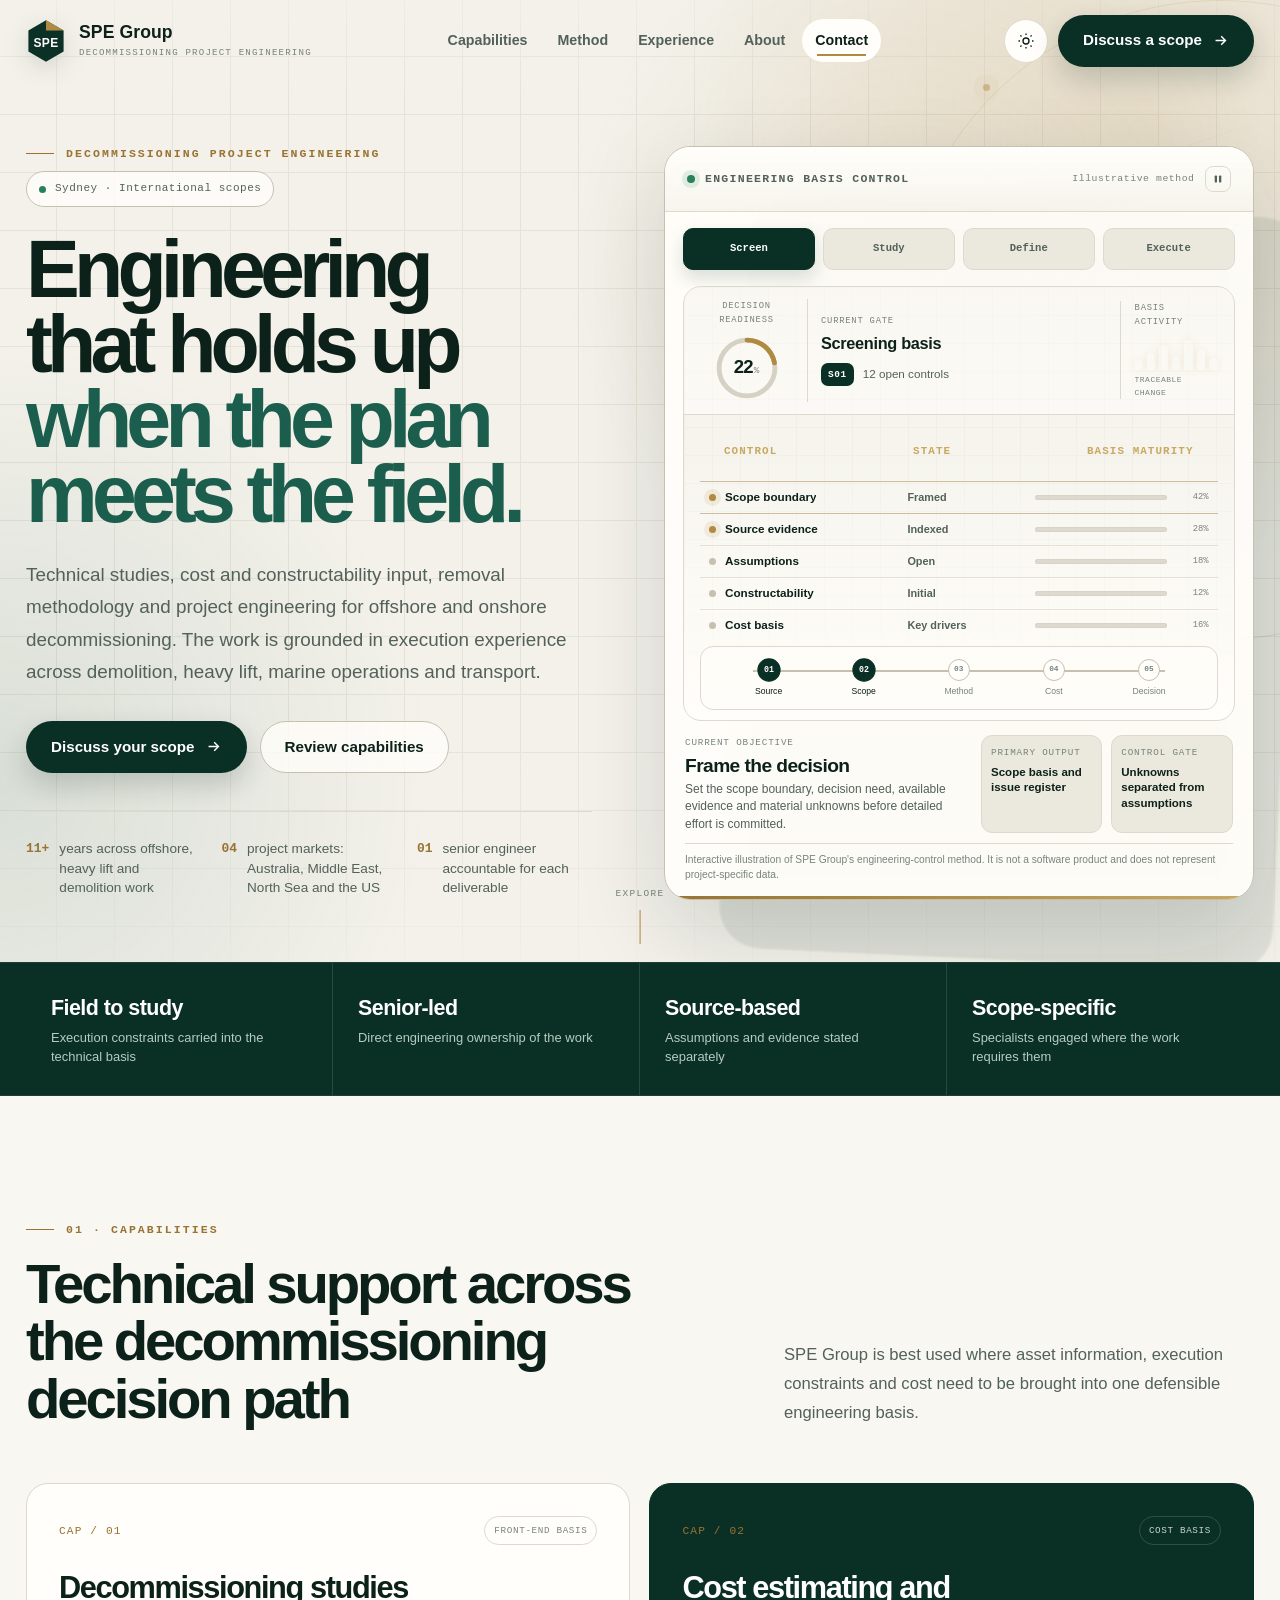
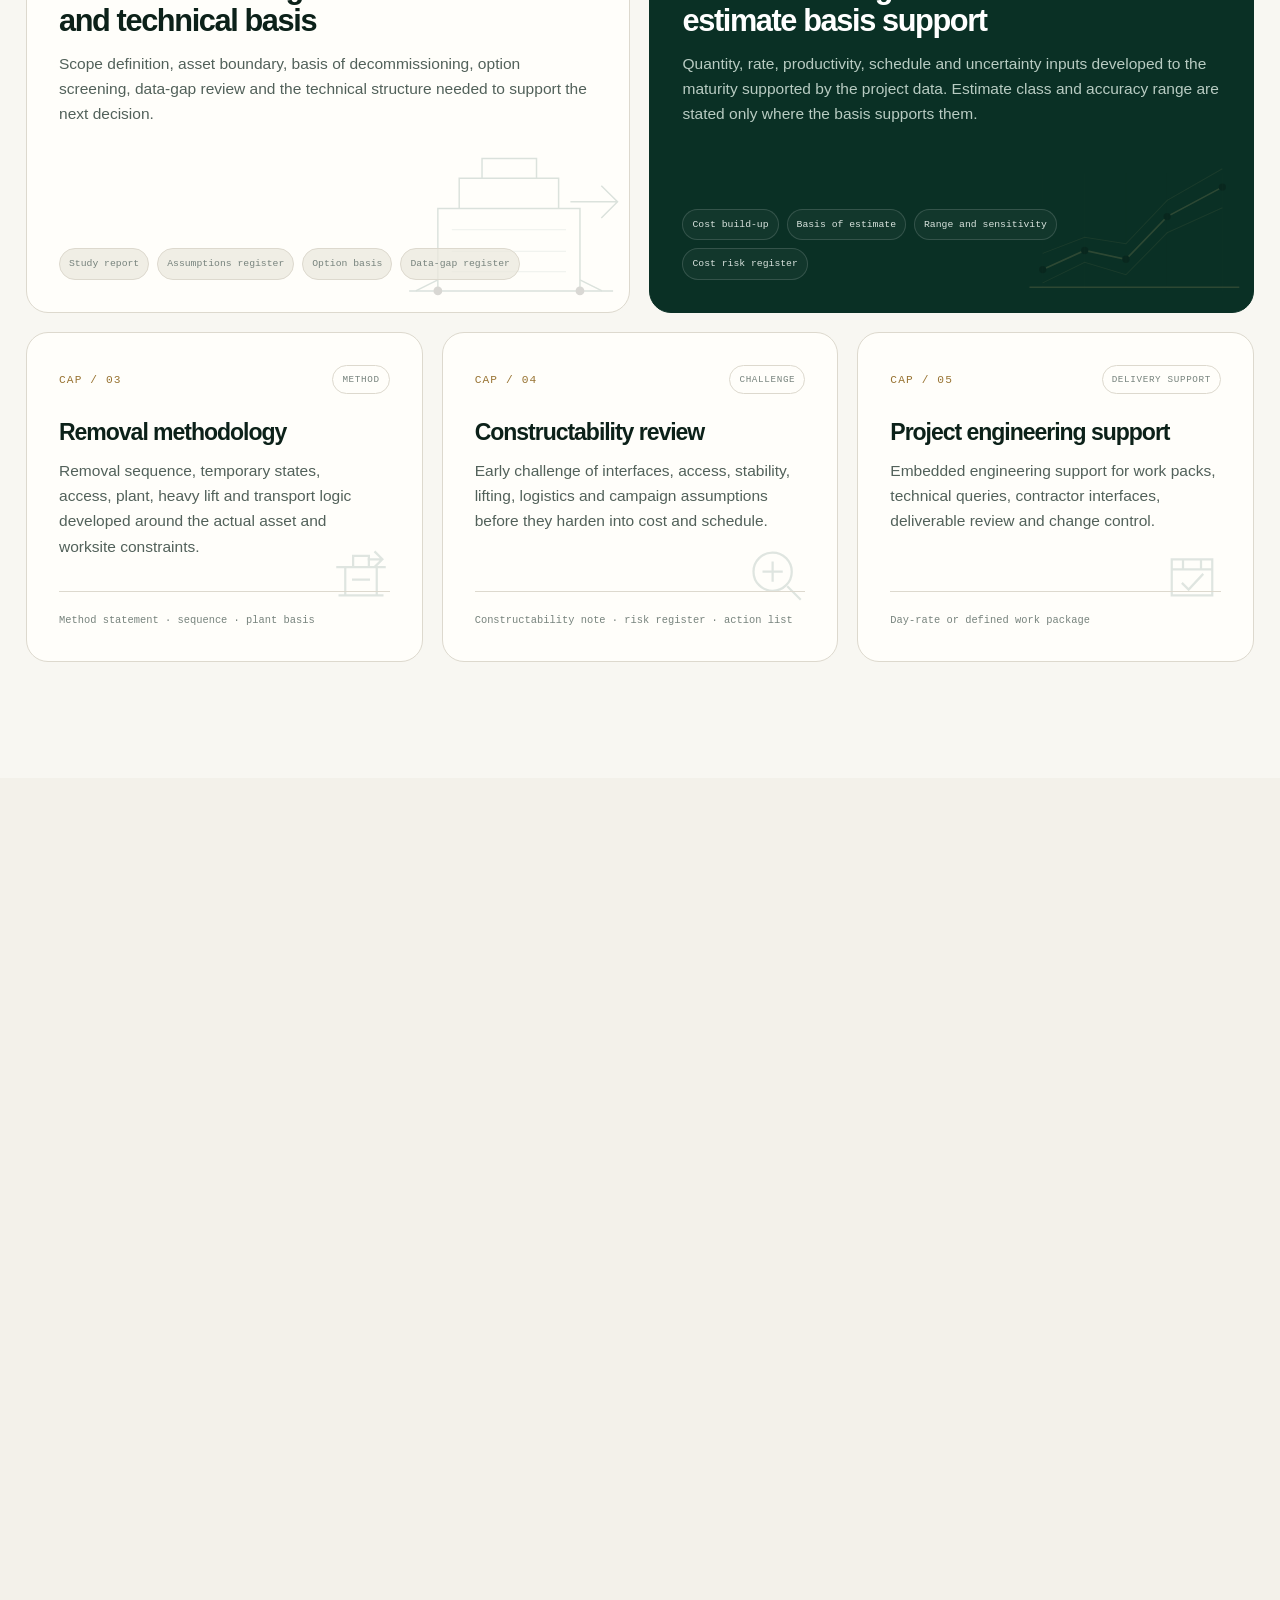
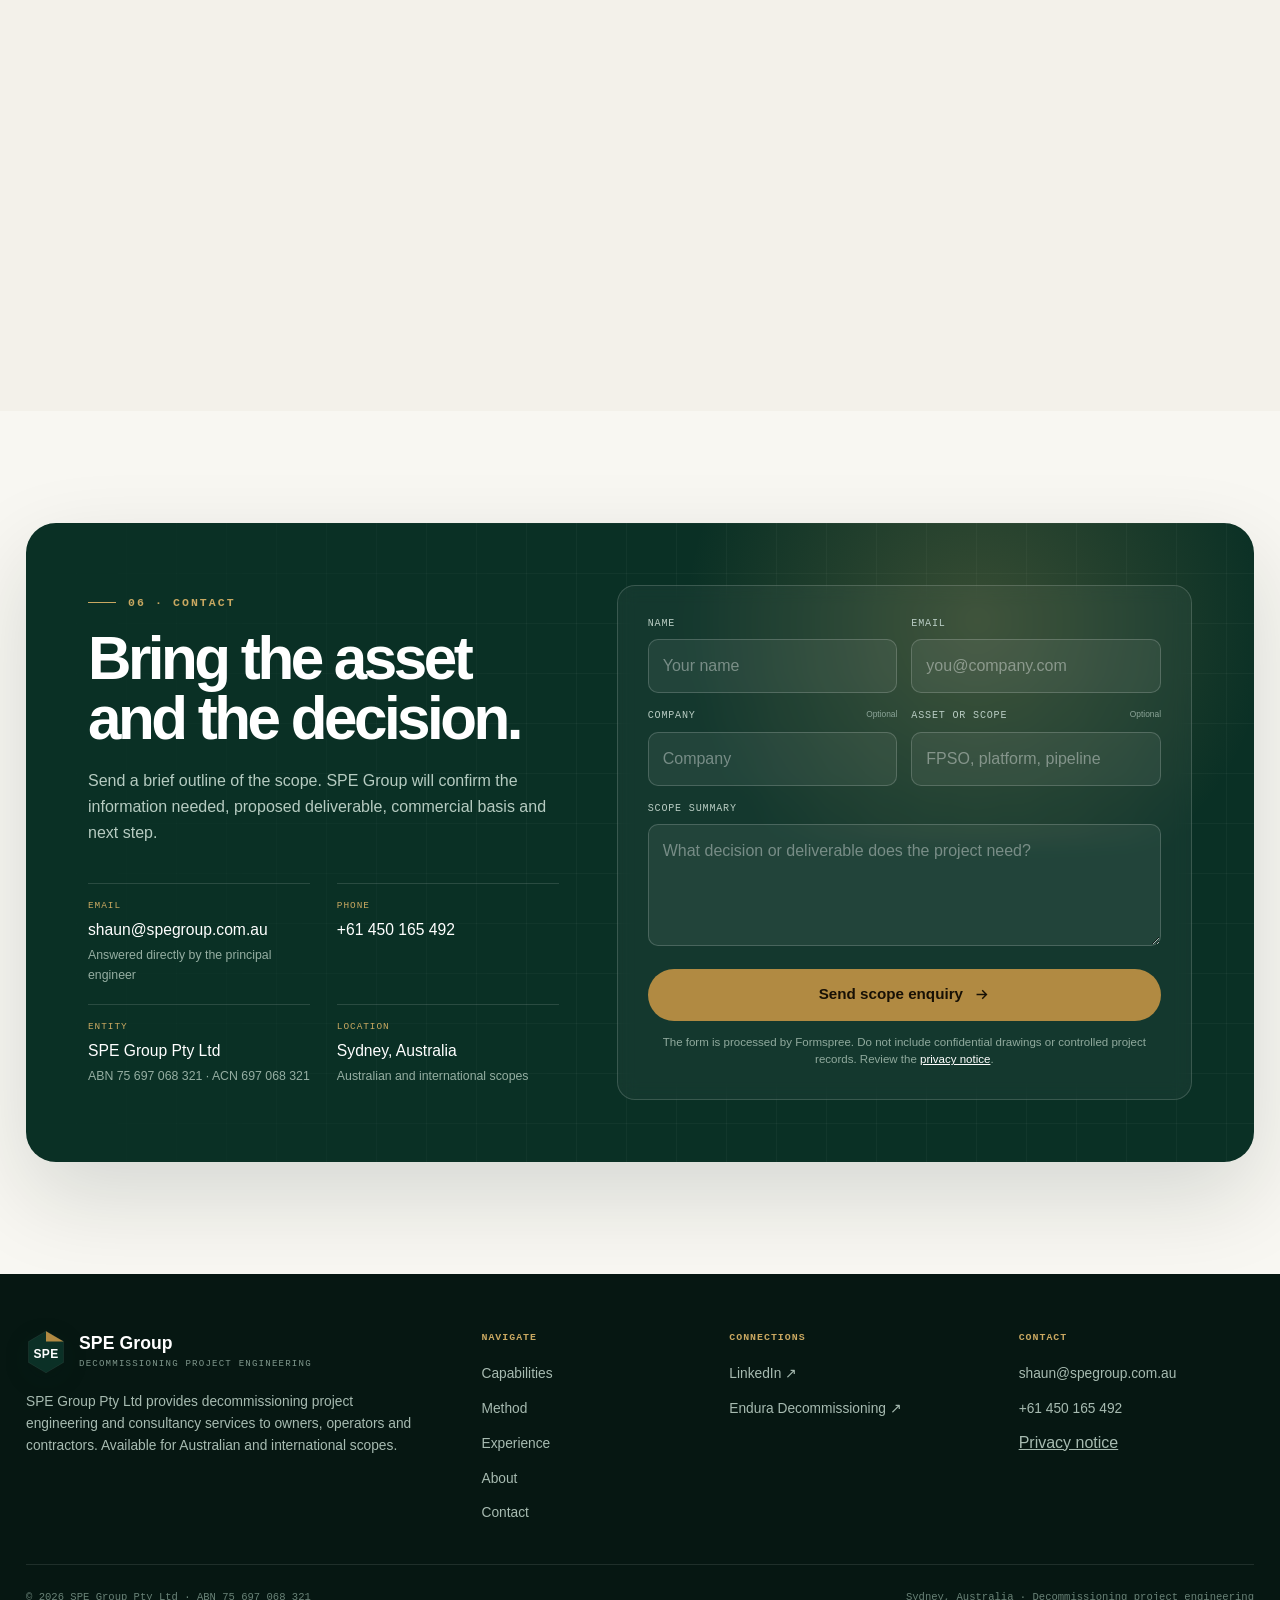
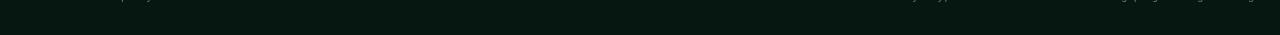
==== commit 13e0250c: "Add files via upload" ====
--- a/index.html
+++ b/index.html
@@ -248,6 +248,10 @@
 .engine-title i{width:8px;height:8px;border-radius:50%;background:var(--success);box-shadow:0 0 0 5px rgba(39,130,90,.12);animation:engine-live 2.2s ease-in-out infinite}
 @keyframes engine-live{0%,100%{transform:scale(.82);opacity:.68}50%{transform:scale(1.15);opacity:1}}
 .engine-ref{font-family:ui-monospace,"Cascadia Code","SFMono-Regular",Consolas,monospace;font-size:.61rem;letter-spacing:.06em;color:var(--faint)}
+.engine-topbar-right{display:inline-flex;align-items:center;gap:10px}
+.engine-play{display:inline-flex;align-items:center;justify-content:center;width:26px;height:26px;border-radius:8px;border:1px solid var(--line);background:transparent;color:var(--muted);cursor:pointer;transition:color .18s ease,border-color .18s ease}
+.engine-play:hover{color:var(--ink);border-color:var(--brass-400)}
+.engine-play:focus-visible{outline:2px solid var(--brass-400);outline-offset:2px}
 .engine-tabs{position:relative;z-index:2;display:grid;grid-template-columns:repeat(4,1fr);gap:8px;padding:16px 18px 0}
 .engine-tab{position:relative;overflow:hidden;min-height:42px;border:1px solid var(--line);background:var(--surface-2);color:var(--muted);padding:10px 7px;border-radius:10px;cursor:pointer;font-family:ui-monospace,"Cascadia Code","SFMono-Regular",Consolas,monospace;font-size:.66rem;font-weight:700;transition:transform .2s,border-color .2s,background .2s,color .2s}
 .engine-tab::before{content:"";position:absolute;inset:0;background:linear-gradient(115deg,transparent 20%,rgba(255,255,255,.18),transparent 80%);transform:translateX(-135%);transition:transform .6s var(--ease)}
@@ -601,7 +605,7 @@
   :root{--header:72px}.shell{width:min(calc(100% - 30px),var(--max))}.section{padding:82px 0}
   .brand-sub{display:none}.hero{padding:calc(var(--header) + 62px) 0 62px}.hero h1{font-size:clamp(2.65rem,13vw,4.35rem);line-height:.96;letter-spacing:-.06em}.hero-lead{font-size:1rem}.availability{display:none}
   .hero-proof{grid-template-columns:1fr 1fr;gap:18px}.hero-proof .proof-item:last-child{grid-column:1/-1}.ring-a{width:430px;height:430px;right:-280px}.ring-b{display:none}.scroll-cue{display:none}
-  .basis-engine::before{inset:8% 0 -6% 8%}.engine-frame{transform:none!important}.engine-topbar{padding:16px 17px}.engine-ref{display:none}.engine-tabs{grid-template-columns:1fr 1fr;padding:14px 14px 0}.control-surface{margin:14px 14px 0}.control-overview{grid-template-columns:112px minmax(0,1fr) 100px;padding:15px}.engine-readout{grid-template-columns:1fr;padding:17px 17px 12px}.readout-pair{grid-template-columns:1fr 1fr}.engine-disclaimer{margin:0 17px 19px}
+  .basis-engine::before{inset:8% 0 -6% 8%}.engine-frame{transform:none!important}.engine-topbar{padding:16px 17px}.engine-ref{display:none}.engine-topbar-right{gap:0}.engine-tabs{grid-template-columns:1fr 1fr;padding:14px 14px 0}.control-surface{margin:14px 14px 0}.control-overview{grid-template-columns:112px minmax(0,1fr) 100px;padding:15px}.engine-readout{grid-template-columns:1fr;padding:17px 17px 12px}.readout-pair{grid-template-columns:1fr 1fr}.engine-disclaimer{margin:0 17px 19px}
   .proof-grid{grid-template-columns:1fr 1fr}.proof-stat:nth-child(2){border-right:0}.proof-stat:nth-child(-n+2){border-bottom:1px solid rgba(255,255,255,.12)}
   .cap-grid{grid-template-columns:1fr}.cap-feature,.cap-compact{grid-column:auto;min-height:0}.cap-card{padding:25px}.cap-feature{min-height:390px}.cap-graphic{width:48%;opacity:.1}.cap-icon{bottom:40px;right:18px;width:62px}
   .method-visual{padding:22px}.basis-stack{padding-right:24px}.stack-route{right:-42px}.method-step{grid-template-columns:48px 1fr;gap:20px}.method-number{width:48px;height:48px}.method-list::before,.method-list::after{left:23px}
@@ -722,8 +726,7 @@
   },
   "areaServed": [
     "Australia",
-    "North Sea",
-    "Middle East"
+    "International"
   ],
   "identifier": [
     "ABN 75 697 068 321",
@@ -740,6 +743,16 @@
     "Petroleum refining",
     "Business case development",
     "Project commercial strategy"
+  ],
+  "@id": "https://spegroup.com.au/#organization",
+  "logo": "https://spegroup.com.au/icon-512.png",
+  "image": "https://spegroup.com.au/og-cover.png",
+  "serviceType": [
+    "Decommissioning project engineering",
+    "Decommissioning cost estimation",
+    "Removal methodology and constructability",
+    "Tender and owner’s engineer support",
+    "Late life asset studies"
   ]
 }</script>
 </head>
@@ -823,15 +836,15 @@
 </div>
 <div aria-label="Key experience" class="hero-proof">
 <div class="proof-item"><strong>11+</strong><span>years across offshore, heavy lift and demolition work</span></div>
-<div class="proof-item"><strong>03</strong><span>regions: Australia, Middle East and North Sea</span></div>
+<div class="proof-item"><strong>04</strong><span>project markets: Australia, Middle East, North Sea and the US</span></div>
 <div class="proof-item"><strong>01</strong><span>senior engineer accountable for each deliverable</span></div>
 </div>
 </div>
-<div aria-label="Interactive engineering basis control" class="basis-engine" id="basisEngine">
+<div aria-describedby="engineDisclaimer" aria-label="Interactive engineering basis control" class="basis-engine" id="basisEngine">
 <div class="engine-frame">
 <div class="engine-topbar">
 <div class="engine-title"><i></i><span>Engineering basis control</span></div>
-<span class="engine-ref">SPE / BASIS / 013F</span>
+<span class="engine-topbar-right"><span class="engine-ref">Illustrative method</span><button aria-label="Pause automatic stage progression" aria-pressed="false" class="engine-play" id="enginePlayback" title="Pause" type="button"><svg aria-hidden="true" fill="currentColor" height="12" viewBox="0 0 24 24" width="12"><rect height="14" rx="1.4" width="4.6" x="5.4" y="5"></rect><rect height="14" rx="1.4" width="4.6" x="14" y="5"></rect></svg></button></span>
 </div>
 <div aria-label="Project maturity stage" class="engine-tabs" role="tablist">
 <button aria-controls="enginePanel" aria-selected="true" class="engine-tab" data-stage="0" role="tab">Screen</button>
@@ -883,7 +896,7 @@
 <div><span>Control gate</span><strong id="engineControl">Unknowns separated from assumptions</strong></div>
 </div>
 </div>
-<p class="engine-disclaimer">Interactive illustration of SPE Group's engineering-control method. It is not a software product and does not represent project-specific data.</p>
+<p class="engine-disclaimer" id="engineDisclaimer">Interactive illustration of SPE Group's engineering-control method. It is not a software product and does not represent project-specific data.</p>
 <div aria-hidden="true" class="engine-cycle"><i></i></div>
 </div>
 </div>
@@ -1089,7 +1102,7 @@
 <div class="contact-detail"><span>Location</span><p>Sydney, Australia</p><small>Australian and international scopes</small></div>
 </div>
 </div>
-<form action="https://formspree.io/f/mjgnzjwn" class="contact-form reveal delay-1" id="contactForm" method="post" novalidate="">
+<form action="https://formspree.io/f/mjgnzjwn" class="contact-form reveal delay-1" id="contactForm" method="post">
 <div class="form-row">
 <div class="field"><label for="name">Name</label><input aria-describedby="nameError" aria-invalid="false" autocomplete="name" id="name" maxlength="120" name="name" placeholder="Your name" required="" type="text"/><div class="field-message" id="nameError">Enter your name.</div></div>
 <div class="field"><label for="email">Email</label><input aria-describedby="emailError" aria-invalid="false" autocomplete="email" id="email" inputmode="email" maxlength="254" name="email" placeholder="you@company.com" required="" type="email"/><div class="field-message" id="emailError">Enter a valid email address.</div></div>
@@ -1111,7 +1124,7 @@
 <div aria-hidden="true" class="success-mark"><svg fill="none" height="34" stroke="currentColor" stroke-linecap="round" stroke-linejoin="round" stroke-width="2.4" viewbox="0 0 24 24" width="34"><path d="M20 6 9 17l-5-5"></path></svg></div>
 <h3>Enquiry received</h3>
 <p>Thank you. Your scope enquiry has been sent to SPE Group.</p>
-<div class="success-next"><div><span>Next step</span><p>Shaun will review the scope and reply directly, normally within one business day.</p></div><div><span>Something urgent</span><p><a href="mailto:shaun@spegroup.com.au">shaun@spegroup.com.au</a><br/><a href="tel:+61450165492">+61 450 165 492</a></p></div></div>
+<div class="success-next"><div><span>Next step</span><p>Shaun reviews every enquiry and replies directly.</p></div><div><span>Something urgent</span><p><a href="mailto:shaun@spegroup.com.au">shaun@spegroup.com.au</a><br/><a href="tel:+61450165492">+61 450 165 492</a></p></div></div>
 <button class="btn btn-secondary" id="sendAnother" type="button">Send another enquiry</button>
 </div>
 </div>
@@ -1312,6 +1325,20 @@
   let engineVisible = true;
   let engineTimer = null;
   let userControlledEngine = false;
+  const playbackButton = qs('#enginePlayback');
+  const playbackIcons = {
+    pause:'<rect x="5.4" y="5" width="4.6" height="14" rx="1.4"></rect><rect x="14" y="5" width="4.6" height="14" rx="1.4"></rect>',
+    play:'<path d="M8 5.4v13.2c0 .9 1 1.5 1.8 1L19 13a1.2 1.2 0 0 0 0-2L9.8 4.4c-.8-.5-1.8.1-1.8 1z"></path>'
+  };
+  function updatePlaybackButton(){
+    if(!playbackButton) return;
+    const paused = userControlledEngine;
+    playbackButton.setAttribute('aria-pressed', String(paused));
+    playbackButton.setAttribute('aria-label', paused ? 'Resume automatic stage progression' : 'Pause automatic stage progression');
+    playbackButton.title = paused ? 'Play' : 'Pause';
+    const icon = qs('svg', playbackButton);
+    if(icon) icon.innerHTML = paused ? playbackIcons.play : playbackIcons.pause;
+  }
 
   function restartEngineCycle(){
     if(!engineCycle || userControlledEngine) return;
@@ -1331,7 +1358,7 @@
   function setEngineStage(index,userInitiated=false){
     const data=stageData[index]; if(!data) return;
     activeStage=index;
-    if(userInitiated){userControlledEngine=true;engineCycle?.classList.add('manual');}
+    if(userInitiated){userControlledEngine=true;engineCycle?.classList.add('manual');updatePlaybackButton();}
     engineTabs.forEach((tab,i)=>{const selected=i===index;tab.setAttribute('aria-selected',String(selected));tab.tabIndex=selected?0:-1;});
     engineFrame?.classList.remove('is-changing'); void engineFrame?.offsetWidth; engineFrame?.classList.add('is-changing');
     window.setTimeout(()=>engineFrame?.classList.remove('is-changing'),460);
@@ -1372,6 +1399,21 @@
     engine.addEventListener('mouseleave',()=>engineCycle?.classList.remove('paused'));
     engine.addEventListener('focusin',()=>engineCycle?.classList.add('paused'));
     engine.addEventListener('focusout',()=>engineCycle?.classList.remove('paused'));
+    playbackButton?.addEventListener('click',()=>{
+      if(userControlledEngine){
+        userControlledEngine=false;
+        engineCycle?.classList.remove('manual');
+        restartEngineCycle();
+        setEngineStage((activeStage+1)%stageData.length);
+      } else {
+        userControlledEngine=true;
+        engineCycle?.classList.add('manual');
+      }
+      updatePlaybackButton();
+    });
+    updatePlaybackButton();
+  } else if(playbackButton){
+    playbackButton.hidden = true;
   }
 
   /* Reveal and section navigation */
@@ -1488,6 +1530,7 @@
 
   /* Form */
   const form = qs('#contactForm');
+  if (form) form.noValidate = true;
   const submitButton = qs('#submitButton');
   const formStatus = qs('#formStatus');
   const formSuccess = qs('#formSuccess');
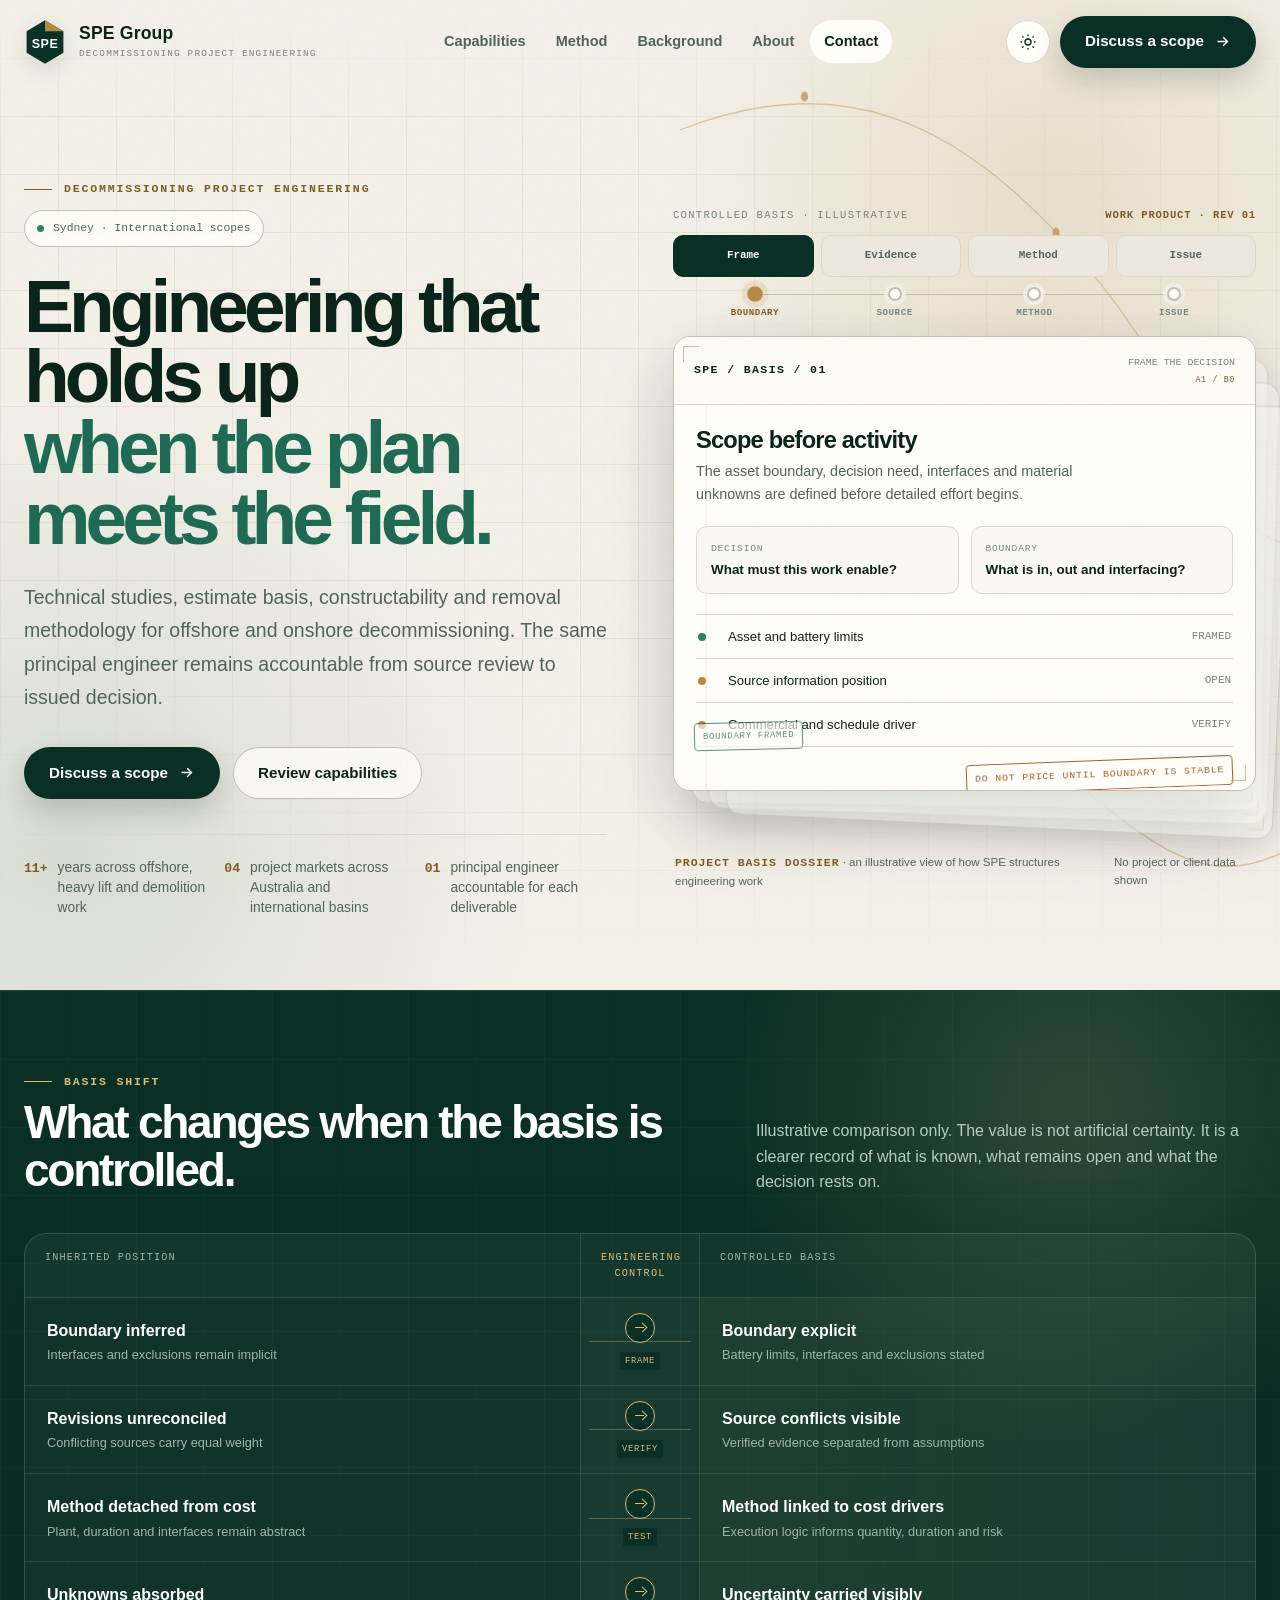
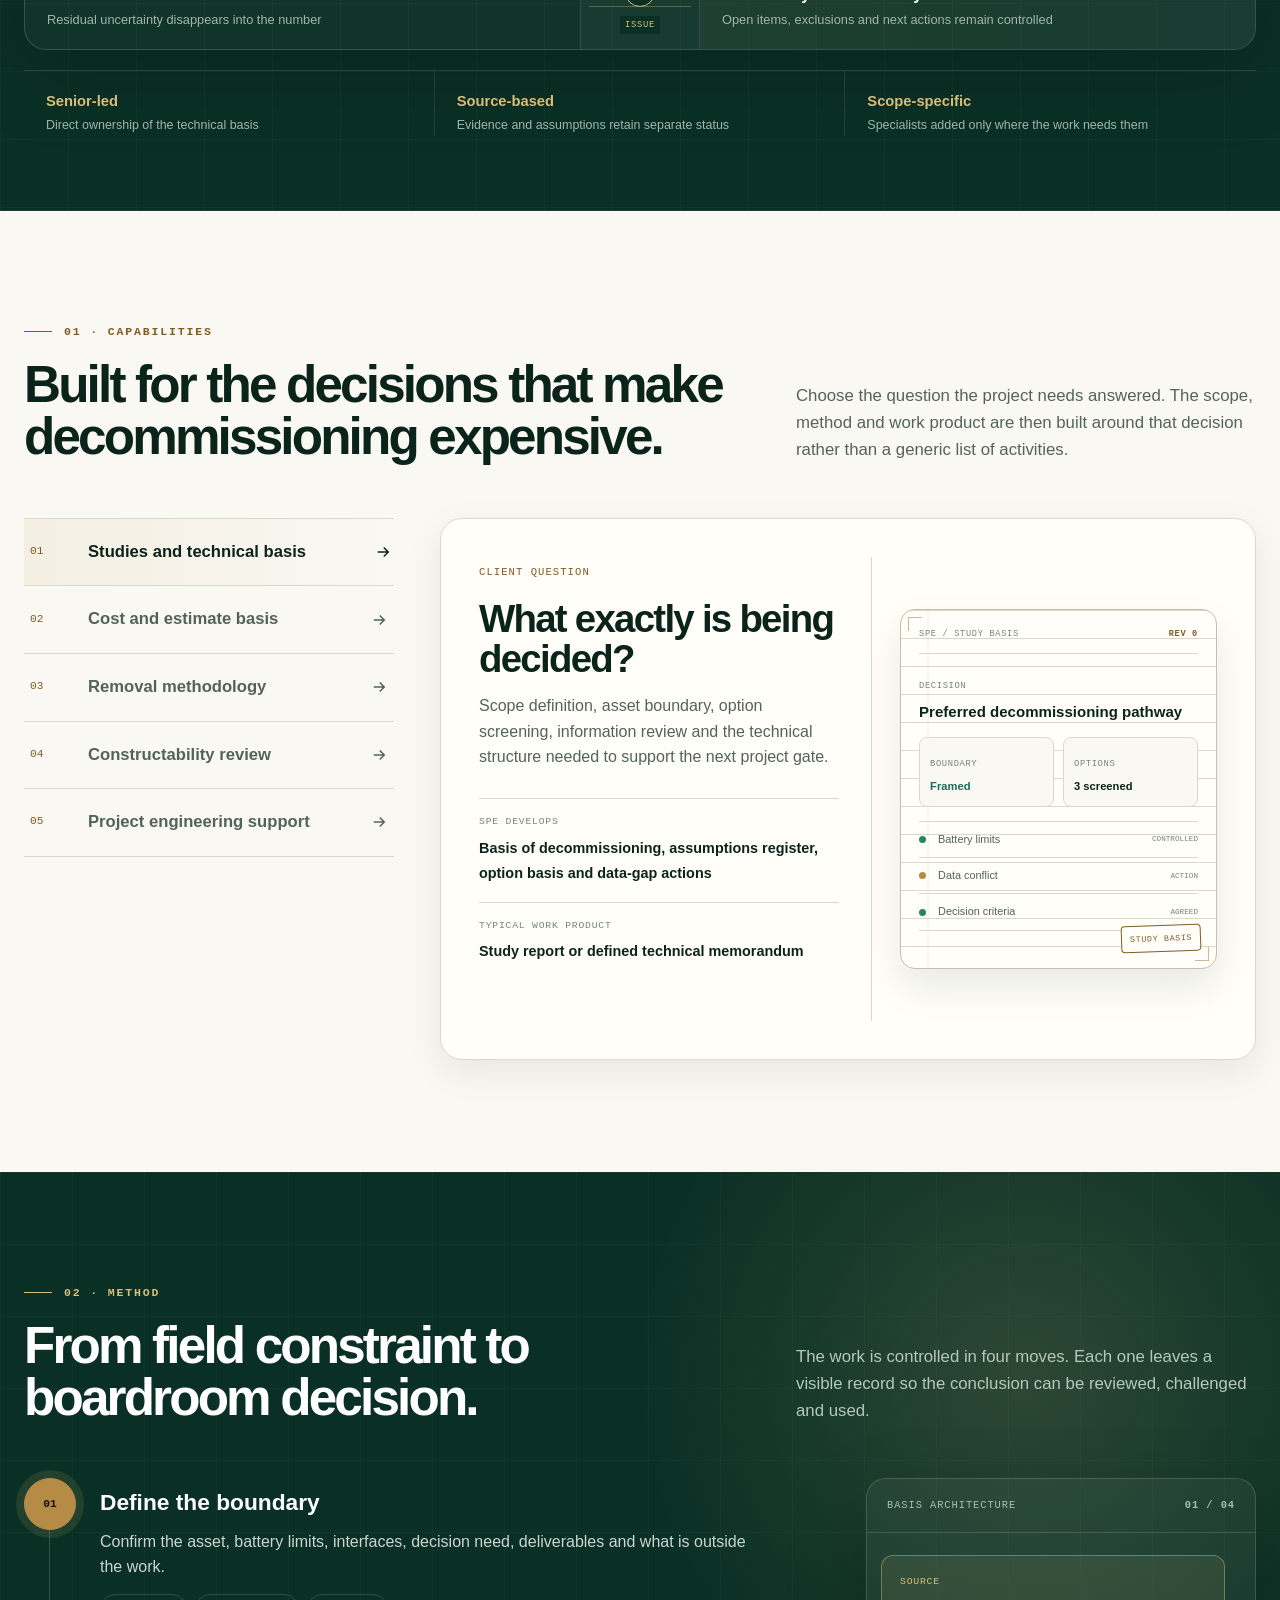
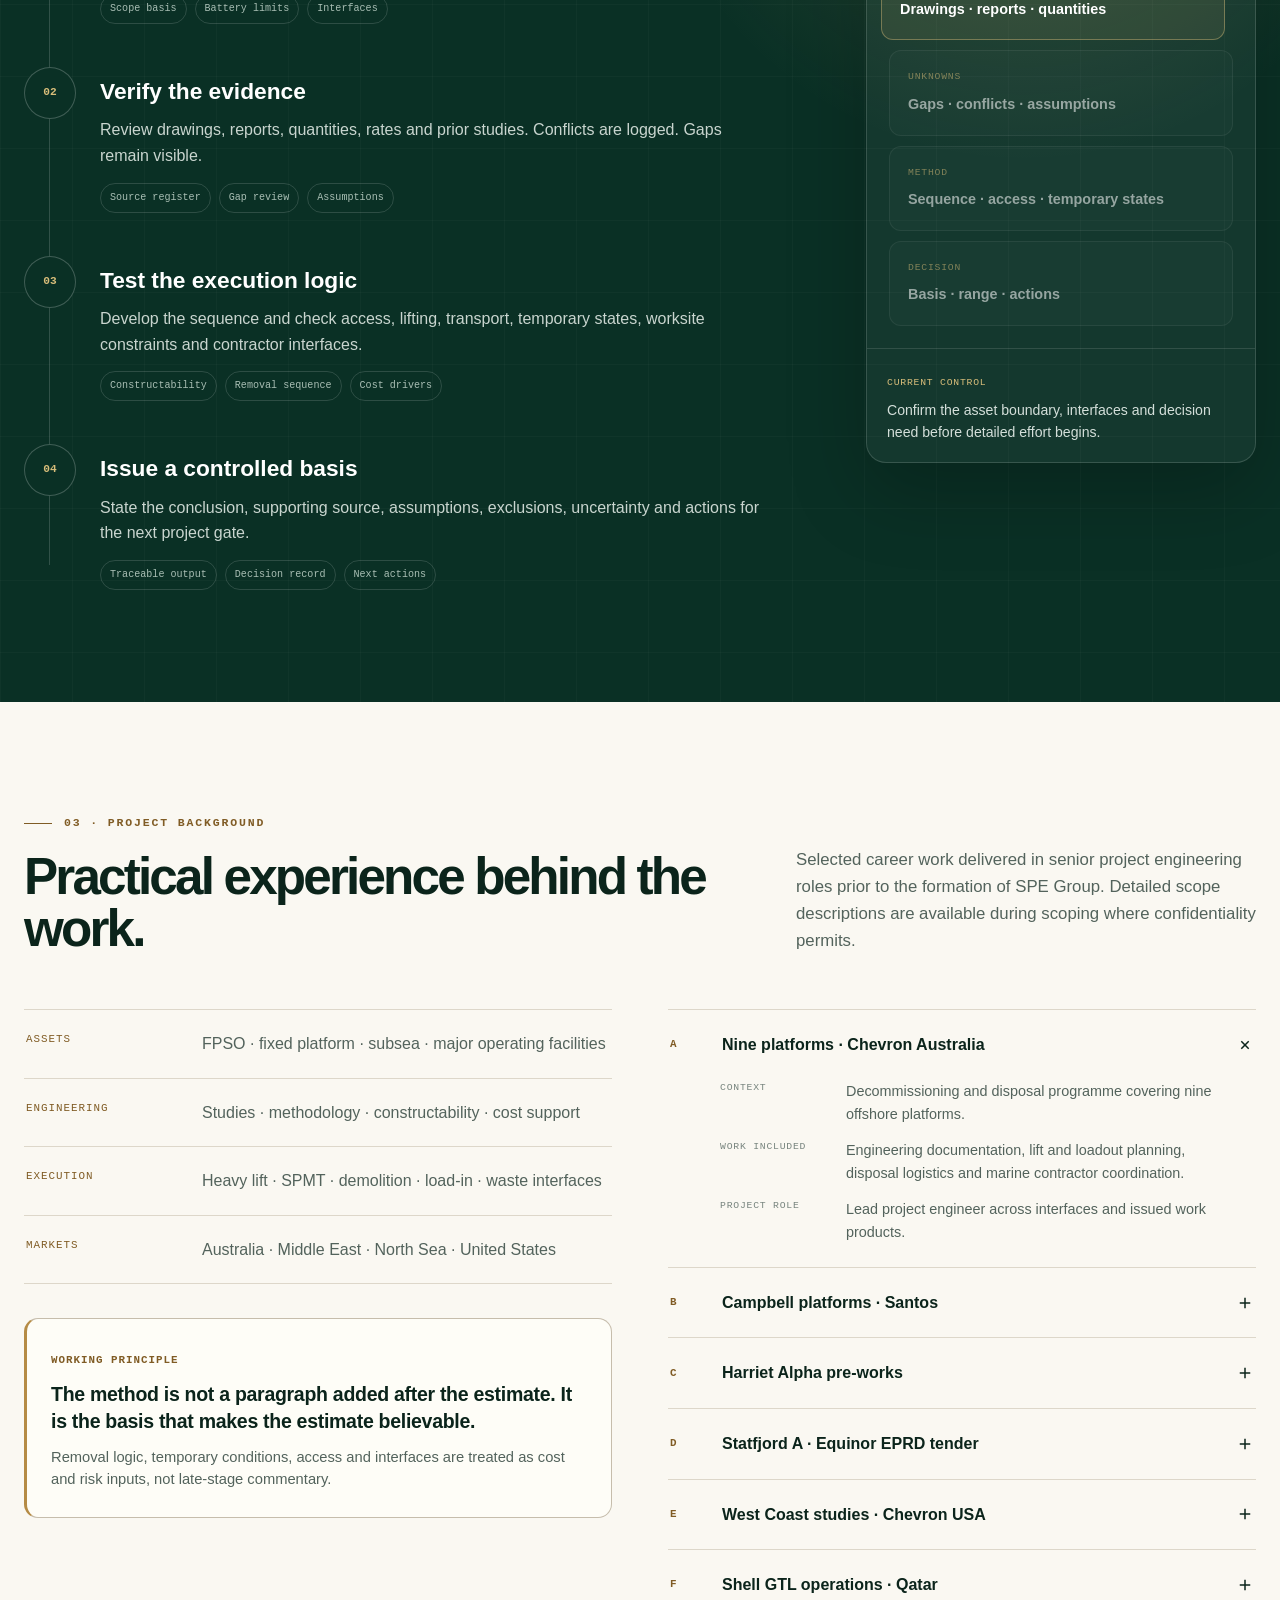
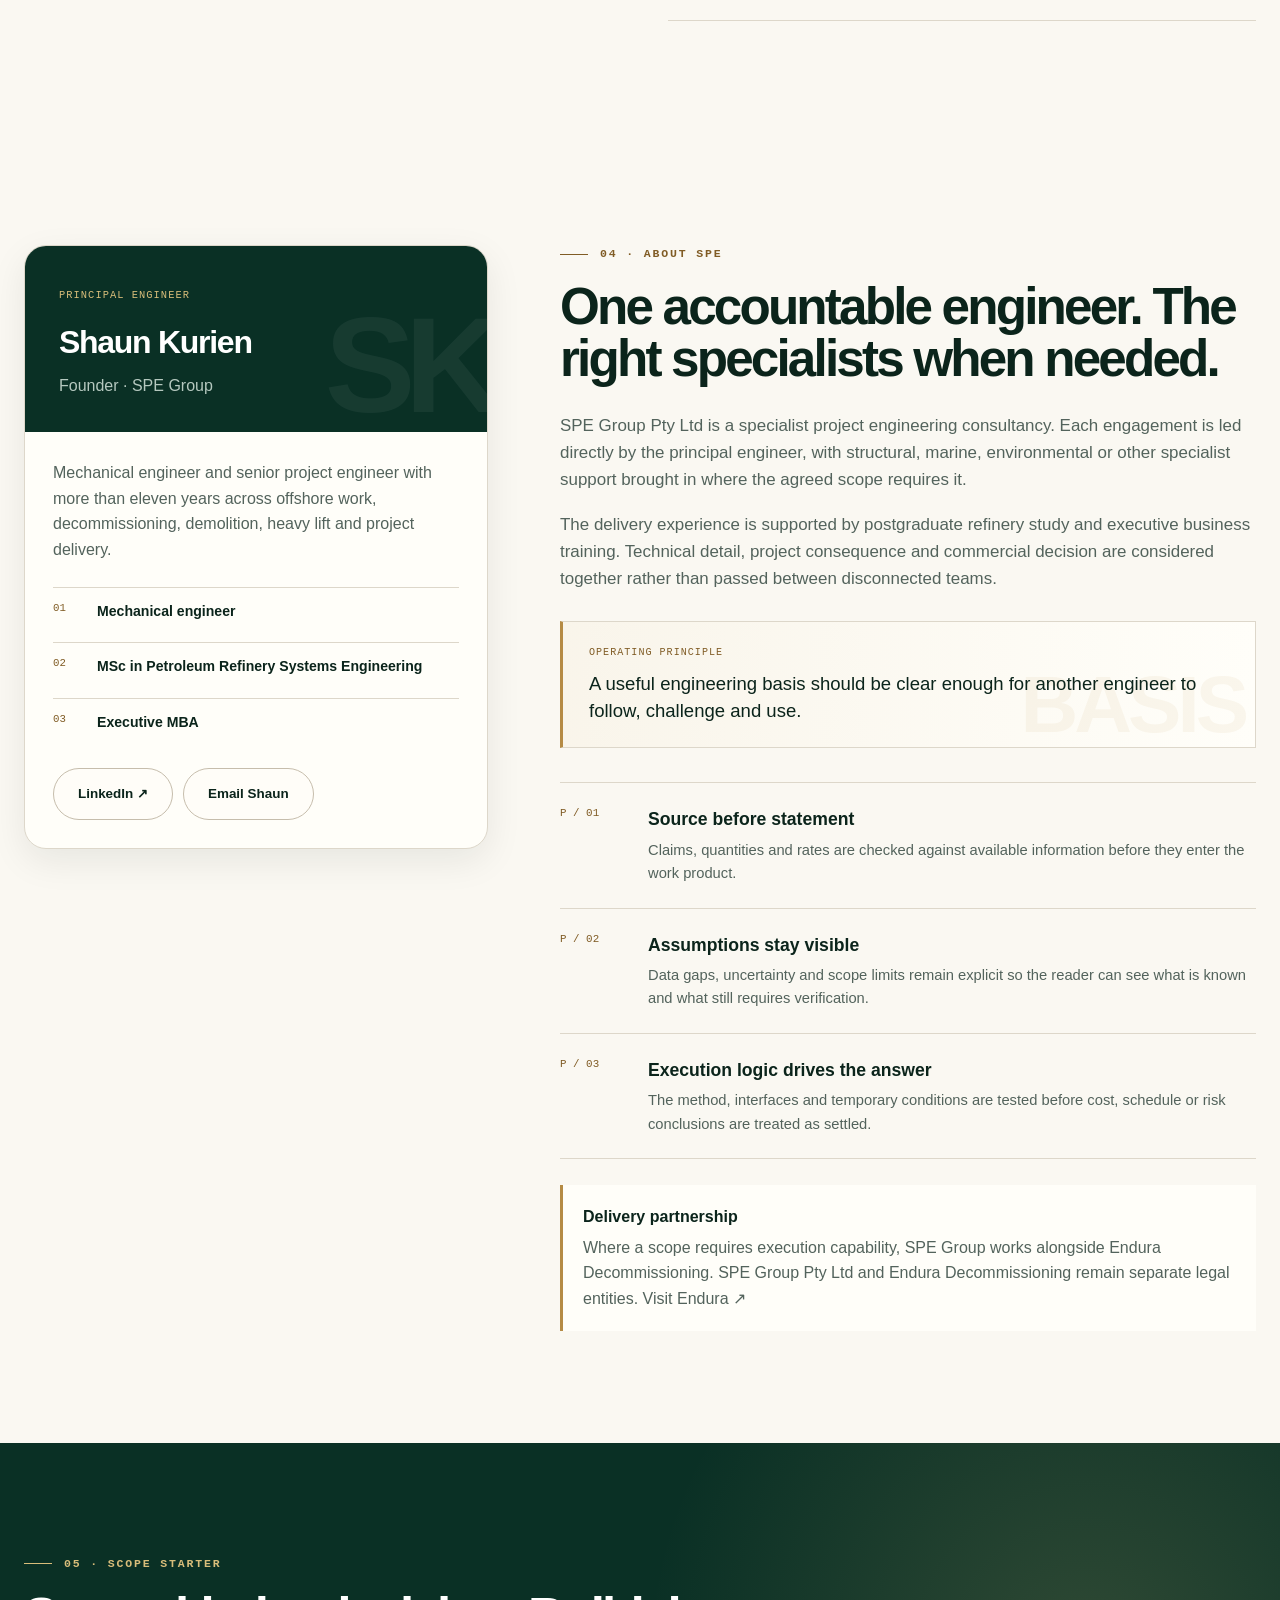
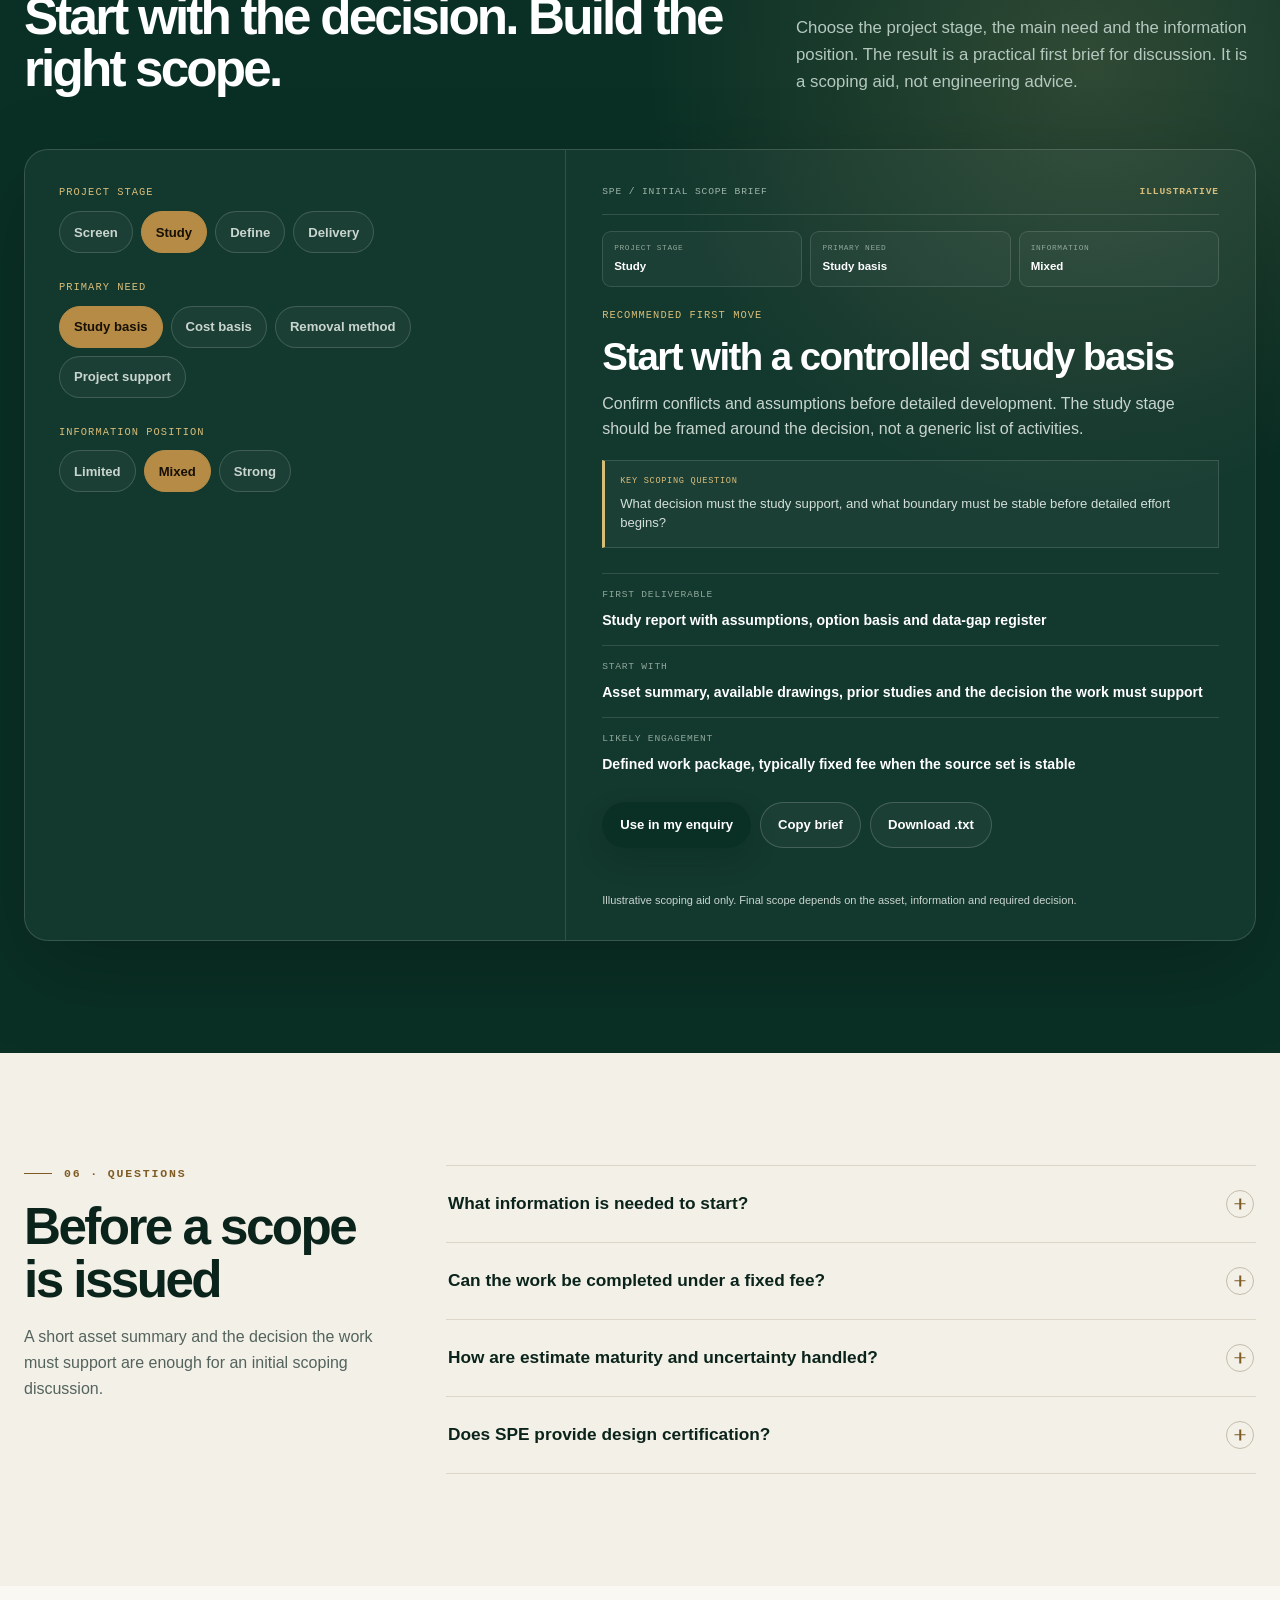
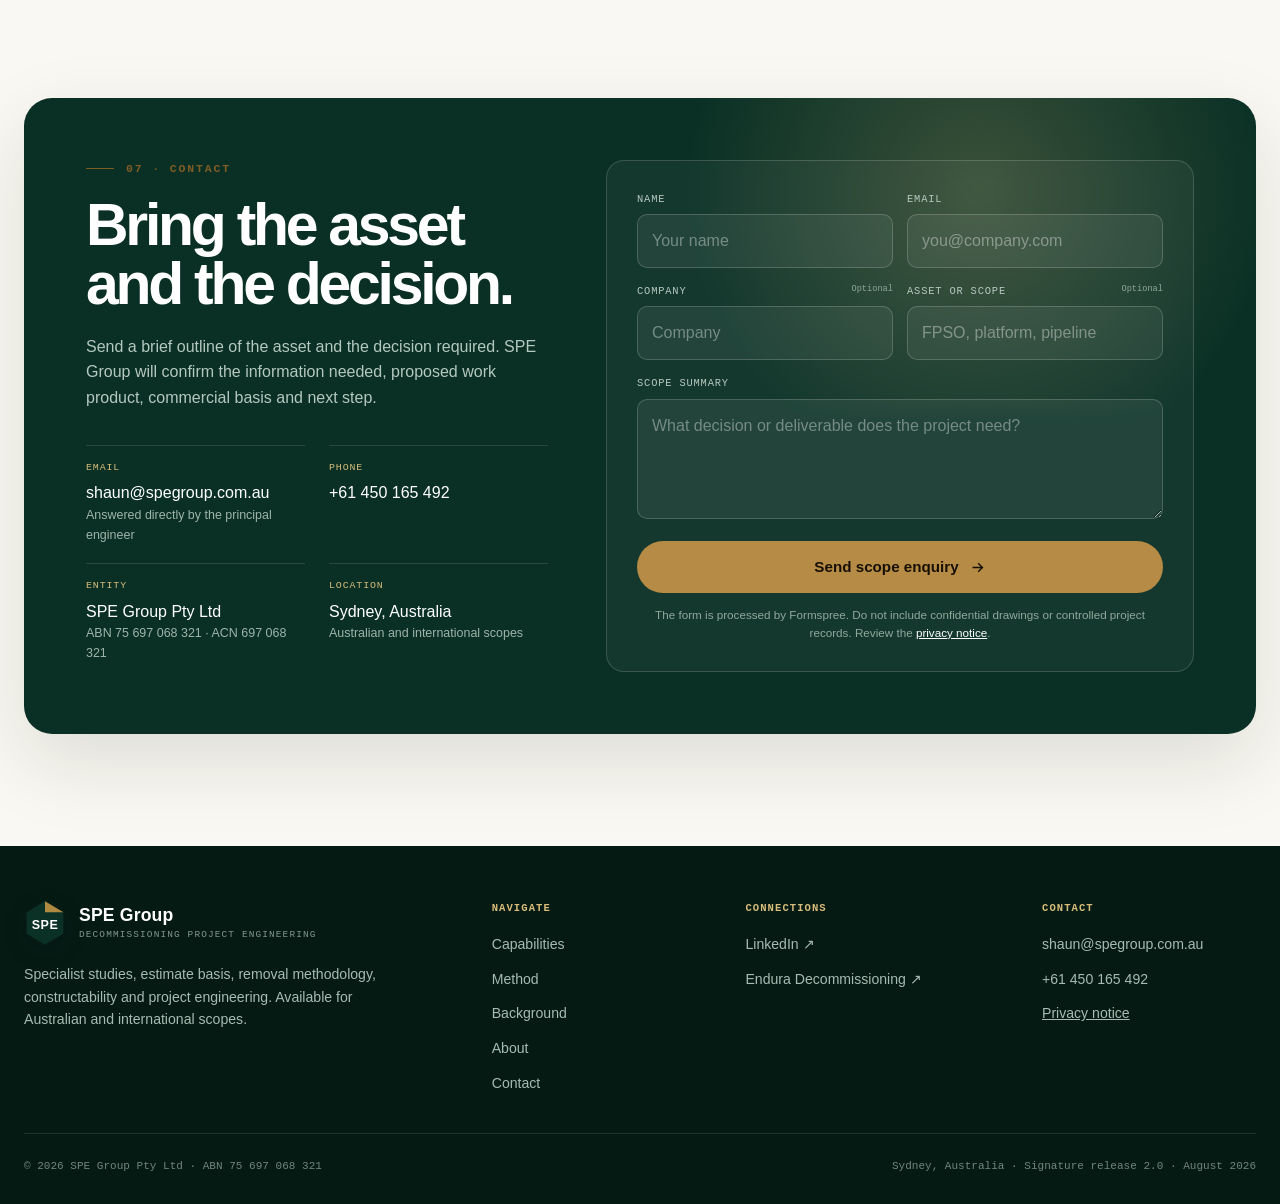
==== commit 32276247: "Add files via upload" ====
--- a/index.html
+++ b/index.html
@@ -2,1601 +2,131 @@
 
 <html class="no-js" data-theme="light" lang="en-AU">
 <head>
-<meta charset="utf-8"/>
-<meta content="width=device-width,initial-scale=1,viewport-fit=cover" name="viewport"/>
+<meta charset="utf-8"/><meta content="width=device-width,initial-scale=1,viewport-fit=cover" name="viewport"/>
 <title>SPE Group | Decommissioning Project Engineering</title>
-<meta content="SPE Group provides decommissioning project engineering, cost, constructability and removal methodology support for offshore and onshore assets." name="description"/>
-<meta content="index,follow,max-image-preview:large" name="robots"/>
-<meta content="SPE Group Pty Ltd" name="author"/>
-<meta content="telephone=no" name="format-detection"/>
-<link href="https://spegroup.com.au/" rel="canonical"/>
-<link href="site.webmanifest" rel="manifest"/>
-<link href="icon-192.png" rel="icon" type="image/png"/>
-<link href="icon-192.png" rel="apple-touch-icon"/>
-<meta content="#f3f1ea" id="themeColour" name="theme-color"/>
-<meta content="website" property="og:type"/>
-<meta content="en_AU" property="og:locale"/>
-<meta content="SPE Group" property="og:site_name"/>
-<meta content="https://spegroup.com.au/" property="og:url"/>
-<meta content="SPE Group | Decommissioning Project Engineering" property="og:title"/>
-<meta content="Engineering that holds up when the plan meets the field. Technical studies, cost, constructability and removal methodology support." property="og:description"/>
-<meta content="https://spegroup.com.au/og-cover.png" property="og:image"/>
-<meta content="1200" property="og:image:width"/>
-<meta content="630" property="og:image:height"/>
-<meta content="SPE Group, decommissioning project engineering grounded in execution." property="og:image:alt"/>
-<meta content="summary_large_image" name="twitter:card"/>
-<meta content="SPE Group | Decommissioning Project Engineering" name="twitter:title"/>
-<meta content="Technical studies, cost, constructability and removal methodology support grounded in execution experience." name="twitter:description"/>
-<meta content="https://spegroup.com.au/og-cover.png" name="twitter:image"/>
-<script>(() => {
-  const root = document.documentElement;
-  root.classList.remove('no-js');
-  root.classList.add('js');
-  try {
-    const saved = localStorage.getItem('spe-theme');
-    const preferred = matchMedia('(prefers-color-scheme: dark)').matches ? 'dark' : 'light';
-    root.dataset.theme = saved || preferred;
-  } catch (error) {
-    root.dataset.theme = matchMedia('(prefers-color-scheme: dark)').matches ? 'dark' : 'light';
-  }
-})();
-</script>
-<style>:root{
-  color-scheme:light;
-  --green-980:#061712;
-  --green-950:#071e17;
-  --green-900:#0a3025;
-  --green-820:#104438;
-  --green-720:#1c5e4d;
-  --brass-700:#806020;
-  --brass-600:#987332;
-  --brass-500:#b18a42;
-  --brass-400:#c9a861;
-  --brass-300:#ddc17f;
-  --brass-150:#eee0bc;
-  --paper:#f3f1ea;
-  --paper-2:#f8f7f2;
-  --surface:#fffefa;
-  --surface-2:#ebe8de;
-  --surface-3:#e4e0d5;
-  --ink:#0c2119;
-  --muted:#52615a;
-  --faint:#77837d;
-  --line:#ddd9ce;
-  --line-strong:#c6c0b1;
-  --success:#27825a;
-  --error:#b4543b;
-  --steel:#66877d;
-  --max:1280px;
-  --header:82px;
-  --radius-xl:30px;
-  --radius-lg:22px;
-  --radius-md:16px;
-  --radius-sm:11px;
-  --shadow-xl:0 34px 90px rgba(7,30,23,.14);
-  --shadow-lg:0 22px 58px rgba(7,30,23,.11);
-  --shadow-md:0 12px 34px rgba(7,30,23,.08);
-  --ease:cubic-bezier(.22,.61,.36,1);
-  --ease-out:cubic-bezier(.16,1,.3,1);
-  --pointer-x:72%;
-  --pointer-y:26%;
-}
-html[data-theme="dark"]{
-  color-scheme:dark;
-  --paper:#06150f;
-  --paper-2:#081c14;
-  --surface:#0b251a;
-  --surface-2:#102f22;
-  --surface-3:#15392b;
-  --ink:#edf4f0;
-  --muted:#a8bab1;
-  --faint:#7f958a;
-  --line:#17382b;
-  --line-strong:#285541;
-  --brass-700:#d7b66f;
-  --brass-600:#cfaa5e;
-  --brass-500:#d8b56b;
-  --brass-400:#e4c986;
-  --brass-300:#ecd69f;
-  --brass-150:#4b4025;
-  --steel:#7ba99b;
-  --shadow-xl:0 38px 110px rgba(0,0,0,.52);
-  --shadow-lg:0 24px 68px rgba(0,0,0,.42);
-  --shadow-md:0 14px 40px rgba(0,0,0,.31);
-}
-
-*{box-sizing:border-box;margin:0;padding:0}
-html{min-width:320px;scroll-behavior:smooth;scroll-padding-top:calc(var(--header) + 20px);overflow-x:clip}
-body{
-  min-width:320px;
-  font-family:Aptos,"Segoe UI Variable","Segoe UI",Arial,Helvetica,sans-serif;
-  color:var(--ink);
-  background:var(--paper);
-  line-height:1.62;
-  -webkit-font-smoothing:antialiased;
-  text-rendering:optimizeLegibility;
-  overflow-x:hidden;
-  transition:background-color .35s ease,color .35s ease;
-}
-body.nav-open{overflow:hidden}
-a{color:inherit;text-decoration:none}
-button,input,textarea,select{font:inherit}
-button{color:inherit}
-img,svg{display:block;max-width:100%}
-summary{list-style:none}
-summary::-webkit-details-marker{display:none}
-::selection{background:rgba(177,138,66,.28)}
-:focus-visible{outline:3px solid var(--brass-500);outline-offset:4px;border-radius:6px}
-h1,h2,h3,p,li,span,strong{word-break:normal;overflow-wrap:normal;hyphens:none}
-h1,h2,h3{text-wrap:balance}
-p{text-wrap:pretty}
-.email-wrap{overflow-wrap:anywhere}
-.shell{width:min(calc(100% - 52px),var(--max));margin-inline:auto}
-.section{position:relative;padding:116px 0}
-.section:not(.hero){content-visibility:auto;contain-intrinsic-size:900px}
-.eyebrow{
-  display:inline-flex;align-items:center;gap:12px;
-  font-family:ui-monospace,"Cascadia Code","SFMono-Regular",Consolas,monospace;
-  font-size:.72rem;line-height:1;letter-spacing:.18em;text-transform:uppercase;
-  color:var(--brass-600);font-weight:700;
-}
-.eyebrow::before{content:"";width:28px;height:1px;background:currentColor;transform-origin:left}
-.kicker{font-family:ui-monospace,"Cascadia Code","SFMono-Regular",Consolas,monospace;font-size:.69rem;letter-spacing:.13em;text-transform:uppercase;color:var(--faint)}
-.section-head{display:grid;grid-template-columns:minmax(0,1fr) minmax(280px,470px);gap:64px;align-items:end;margin-bottom:56px}
-.section-head h2{font-size:clamp(2.1rem,4.4vw,3.65rem);line-height:1.02;letter-spacing:-.055em;margin-top:17px;max-width:820px}
-.section-head p{color:var(--muted);font-size:1.04rem;line-height:1.72;max-width:470px}
-.skip-link{position:fixed;left:16px;top:-90px;z-index:2000;padding:12px 16px;background:var(--green-900);color:#fff;border-radius:9px;transition:top .2s}
-.skip-link:focus{top:16px}
-.scroll-progress{position:fixed;inset:0 auto auto 0;width:0;height:3px;background:linear-gradient(90deg,var(--brass-600),var(--brass-400));z-index:1500;will-change:width}
-
-.btn{
-  position:relative;isolation:isolate;overflow:hidden;
-  display:inline-flex;align-items:center;justify-content:center;gap:10px;
-  min-height:52px;padding:0 24px;border-radius:999px;border:1px solid transparent;
-  font-weight:750;font-size:.95rem;cursor:pointer;
-  transition:transform .26s var(--ease),background .26s,border-color .26s,color .26s,box-shadow .26s;
-}
-.btn::before{content:"";position:absolute;z-index:-1;inset:0;background:linear-gradient(115deg,transparent 25%,rgba(255,255,255,.19) 49%,transparent 73%);transform:translateX(-145%);transition:transform .68s var(--ease)}
-.btn:hover::before{transform:translateX(145%)}
-.btn:hover{transform:translateY(-2px)}
-.btn:active{transform:translateY(0) scale(.985)}
-.btn-primary{background:var(--green-900);color:#fff;box-shadow:0 12px 28px rgba(7,30,23,.18)}
-.btn-primary:hover{background:var(--green-820);box-shadow:0 17px 38px rgba(7,30,23,.24)}
-html[data-theme="dark"] .btn-primary{background:var(--brass-500);color:#181105;box-shadow:0 14px 34px rgba(0,0,0,.35)}
-html[data-theme="dark"] .btn-primary:hover{background:var(--brass-400)}
-.btn-secondary{border-color:var(--line-strong);background:color-mix(in srgb,var(--surface) 78%,transparent);color:var(--ink)}
-.btn-secondary:hover{border-color:var(--brass-500);color:var(--brass-700);box-shadow:var(--shadow-md)}
-.btn svg{transition:transform .25s var(--ease)}
-.btn:hover svg{transform:translateX(3px)}
-.icon-button{width:44px;height:44px;border-radius:50%;border:1px solid var(--line);background:var(--surface);display:grid;place-items:center;cursor:pointer;transition:transform .2s,border-color .2s,background .2s,box-shadow .2s}
-.icon-button:hover{transform:translateY(-1px);border-color:var(--brass-500);box-shadow:var(--shadow-md)}
-.icon-button:active{transform:scale(.96)}
-
-/* Header */
-.site-header{position:fixed;inset:0 0 auto;z-index:1000;height:var(--header);border-bottom:1px solid transparent;transition:background .28s,border-color .28s,box-shadow .28s}
-.site-header.scrolled{background:color-mix(in srgb,var(--paper) 90%,transparent);backdrop-filter:blur(20px) saturate(1.12);border-color:var(--line);box-shadow:0 8px 28px rgba(7,30,23,.055)}
-.navbar{height:100%;display:flex;align-items:center;justify-content:space-between;gap:26px}
-.brand{display:flex;align-items:center;gap:13px;min-width:max-content}
-.brand-mark{width:40px;height:44px;filter:drop-shadow(0 7px 12px rgba(7,30,23,.13));transition:transform .45s var(--ease),filter .3s}
-.brand:hover .brand-mark{transform:translateY(-2px) rotate(-2deg) scale(1.045);filter:drop-shadow(0 11px 18px rgba(7,30,23,.18))}
-.brand-copy{line-height:1}
-.brand-name{display:block;font-weight:800;font-size:1.1rem;letter-spacing:.005em}
-.brand-sub{display:block;margin-top:6px;color:var(--faint);font-family:ui-monospace,"Cascadia Code","SFMono-Regular",Consolas,monospace;font-size:.57rem;letter-spacing:.13em;text-transform:uppercase}
-.desktop-nav{display:flex;align-items:center;gap:4px;list-style:none}
-.desktop-nav a{position:relative;display:block;padding:10px 13px;color:var(--muted);font-weight:700;font-size:.89rem;border-radius:999px;transition:color .2s,background .2s}
-.desktop-nav a::after{content:"";position:absolute;left:15px;right:15px;bottom:6px;height:2px;background:var(--brass-500);transform:scaleX(0);transform-origin:left;transition:transform .3s var(--ease)}
-.desktop-nav a:hover,.desktop-nav a.active{color:var(--ink);background:var(--surface)}
-.desktop-nav a:hover::after,.desktop-nav a.active::after{transform:scaleX(1)}
-.nav-actions{display:flex;align-items:center;gap:10px}
-.menu-button{display:none}
-
-.mobile-menu{border:0;inset:0 0 0 auto;width:min(90vw,410px);height:100dvh;max-height:none;padding:0;background:var(--paper-2);color:var(--ink);box-shadow:-32px 0 90px rgba(0,0,0,.28);opacity:0;transform:translateX(35px);transition:opacity .32s var(--ease),transform .32s var(--ease),overlay .32s allow-discrete,display .32s allow-discrete}
-.mobile-menu[open]{opacity:1;transform:none}
-@starting-style{.mobile-menu[open]{opacity:0;transform:translateX(40px)}}
-.mobile-menu::backdrop{background:rgba(3,14,10,.6);backdrop-filter:blur(4px)}
-.mobile-menu-inner{min-height:100%;display:flex;flex-direction:column;padding:24px}
-.mobile-menu-top{display:flex;justify-content:space-between;align-items:center;padding-bottom:24px;border-bottom:1px solid var(--line)}
-.mobile-links{list-style:none;margin-top:22px}
-.mobile-links a{display:flex;align-items:center;justify-content:space-between;padding:18px 4px;border-bottom:1px solid var(--line);font-size:1.18rem;font-weight:750}
-.mobile-links small{font-family:ui-monospace,"Cascadia Code","SFMono-Regular",Consolas,monospace;color:var(--brass-600);font-size:.66rem}
-.mobile-menu-actions{margin-top:auto;display:grid;gap:10px;padding-top:24px}
-.mobile-menu-actions .btn{width:100%}
-
-/* Hero */
-.hero{position:relative;isolation:isolate;min-height:800px;padding:calc(var(--header) + 64px) 0 62px;display:flex;align-items:center;overflow:hidden}
-.hero::before{content:"";position:absolute;z-index:-3;inset:-20%;background:radial-gradient(circle at 78% 24%,rgba(177,138,66,.19),transparent 26%),radial-gradient(circle at 14% 72%,rgba(28,94,77,.12),transparent 24%);pointer-events:none}
-.hero::after{content:"";position:absolute;z-index:-1;inset:0;pointer-events:none;background:radial-gradient(540px circle at var(--pointer-x) var(--pointer-y),rgba(177,138,66,.11),transparent 67%)}
-.hero-grid-bg{position:absolute;z-index:-4;inset:-60px;opacity:.6;background-image:linear-gradient(var(--line) 1px,transparent 1px),linear-gradient(90deg,var(--line) 1px,transparent 1px);background-size:58px 58px;mask-image:linear-gradient(to bottom,transparent 0,#000 15%,#000 74%,transparent 100%);animation:grid-drift 25s linear infinite;will-change:background-position,transform}
-@keyframes grid-drift{to{background-position:58px 58px}}
-.hero-ambient{position:absolute;z-index:-2;inset:0;pointer-events:none;overflow:hidden}
-.ambient-ring{position:absolute;border:1px solid color-mix(in srgb,var(--brass-500) 34%,transparent);border-radius:50%;opacity:.48}
-.ring-a{width:640px;height:640px;right:-260px;top:0;animation:orbit 34s linear infinite}
-.ring-b{width:300px;height:300px;right:9%;top:15%;border-style:dashed;opacity:.25;animation:orbit-reverse 26s linear infinite}
-.ring-a::before,.ring-b::before{content:"";position:absolute;width:7px;height:7px;border-radius:50%;background:var(--brass-500);box-shadow:0 0 0 9px rgba(177,138,66,.08),0 0 18px rgba(177,138,66,.35)}
-.ring-a::before{left:82px;top:83px}.ring-b::before{right:42px;top:27px;width:5px;height:5px}
-.ambient-line{position:absolute;top:12%;right:0;width:48%;height:1px;background:linear-gradient(90deg,transparent,var(--brass-500),transparent);opacity:.25;transform:rotate(-18deg);transform-origin:right}
-@keyframes orbit{to{transform:rotate(360deg)}}
-@keyframes orbit-reverse{to{transform:rotate(-360deg)}}
-.hero-layout{position:relative;display:grid;grid-template-columns:minmax(0,.98fr) minmax(470px,1.02fr);gap:72px;align-items:center}
-.hero-copy{position:relative;z-index:2}
-.hero-eyebrow-row{display:flex;align-items:center;gap:12px;flex-wrap:wrap}
-.availability{display:inline-flex;align-items:center;gap:9px;padding:8px 12px;border:1px solid var(--line-strong);border-radius:999px;background:color-mix(in srgb,var(--surface) 78%,transparent);color:var(--muted);font-family:ui-monospace,"Cascadia Code","SFMono-Regular",Consolas,monospace;font-size:.69rem;letter-spacing:.045em}
-.availability i{width:7px;height:7px;border-radius:50%;background:var(--success);animation:status-pulse 2.5s ease-out infinite}
-@keyframes status-pulse{0%{box-shadow:0 0 0 0 rgba(39,130,90,.34)}70%,100%{box-shadow:0 0 0 9px rgba(39,130,90,0)}}
-.hero h1{font-size:clamp(3.35rem,6.3vw,6rem);line-height:.93;letter-spacing:-.072em;max-width:780px;margin:25px 0 27px}
-.hero h1 span{display:block;color:var(--green-720)}
-html[data-theme="dark"] .hero h1 span{color:var(--brass-400)}
-.hero-lead{font-size:clamp(1.04rem,1.5vw,1.18rem);color:var(--muted);line-height:1.72;max-width:680px}
-.hero-actions{display:flex;flex-wrap:wrap;gap:13px;margin-top:32px}
-.hero-proof{display:grid;grid-template-columns:repeat(3,minmax(0,1fr));gap:20px;margin-top:38px;padding-top:27px;border-top:1px solid var(--line);max-width:750px}
-.proof-item{display:flex;gap:10px;align-items:flex-start}
-.proof-item strong{font-family:ui-monospace,"Cascadia Code","SFMono-Regular",Consolas,monospace;color:var(--brass-600);font-size:.81rem}
-.proof-item span{font-size:.85rem;color:var(--muted);line-height:1.45}
-
-/* Engineering basis control */
-.basis-engine{position:relative;z-index:2;perspective:1300px}
-.basis-engine::before{content:"";position:absolute;inset:8% -6% -8% 12%;background:var(--green-900);border-radius:42px;transform:rotate(2.7deg);opacity:.085;filter:blur(1px)}
-.engine-frame{position:relative;overflow:hidden;border:1px solid var(--line-strong);border-radius:26px;background:color-mix(in srgb,var(--surface) 93%,transparent);box-shadow:var(--shadow-xl);backdrop-filter:blur(18px);transform-style:preserve-3d;transition:transform .17s linear,border-color .3s,box-shadow .3s}
-.engine-frame:hover{border-color:color-mix(in srgb,var(--brass-500) 58%,var(--line-strong));box-shadow:0 40px 110px rgba(7,30,23,.18)}
-html[data-theme="dark"] .engine-frame:hover{box-shadow:0 42px 120px rgba(0,0,0,.58)}
-.engine-frame::before{content:"";position:absolute;z-index:5;inset:0;pointer-events:none;background:radial-gradient(380px circle at var(--engine-x,50%) var(--engine-y,45%),rgba(201,168,97,.13),transparent 66%);opacity:0;transition:opacity .35s}
-.engine-frame:hover::before{opacity:1}
-.engine-frame::after{content:"";position:absolute;z-index:6;pointer-events:none;top:-75%;left:-42%;width:24%;height:255%;background:linear-gradient(90deg,transparent,rgba(255,255,255,.17),transparent);transform:rotate(17deg);animation:engine-sheen 10.5s var(--ease) infinite 2.8s}
-@keyframes engine-sheen{0%,72%{left:-42%;opacity:0}76%{opacity:1}92%{left:128%;opacity:.58}100%{left:128%;opacity:0}}
-.engine-topbar{position:relative;z-index:2;display:flex;align-items:center;justify-content:space-between;gap:16px;padding:19px 22px;border-bottom:1px solid var(--line);background:linear-gradient(180deg,color-mix(in srgb,var(--surface) 97%,transparent),color-mix(in srgb,var(--surface-2) 42%,transparent))}
-.engine-title{display:flex;align-items:center;gap:10px;font-family:ui-monospace,"Cascadia Code","SFMono-Regular",Consolas,monospace;font-size:.72rem;letter-spacing:.11em;text-transform:uppercase;color:var(--muted);font-weight:700}
-.engine-title i{width:8px;height:8px;border-radius:50%;background:var(--success);box-shadow:0 0 0 5px rgba(39,130,90,.12);animation:engine-live 2.2s ease-in-out infinite}
-@keyframes engine-live{0%,100%{transform:scale(.82);opacity:.68}50%{transform:scale(1.15);opacity:1}}
-.engine-ref{font-family:ui-monospace,"Cascadia Code","SFMono-Regular",Consolas,monospace;font-size:.61rem;letter-spacing:.06em;color:var(--faint)}
-.engine-topbar-right{display:inline-flex;align-items:center;gap:10px}
-.engine-play{display:inline-flex;align-items:center;justify-content:center;width:26px;height:26px;border-radius:8px;border:1px solid var(--line);background:transparent;color:var(--muted);cursor:pointer;transition:color .18s ease,border-color .18s ease}
-.engine-play:hover{color:var(--ink);border-color:var(--brass-400)}
-.engine-play:focus-visible{outline:2px solid var(--brass-400);outline-offset:2px}
-.engine-tabs{position:relative;z-index:2;display:grid;grid-template-columns:repeat(4,1fr);gap:8px;padding:16px 18px 0}
-.engine-tab{position:relative;overflow:hidden;min-height:42px;border:1px solid var(--line);background:var(--surface-2);color:var(--muted);padding:10px 7px;border-radius:10px;cursor:pointer;font-family:ui-monospace,"Cascadia Code","SFMono-Regular",Consolas,monospace;font-size:.66rem;font-weight:700;transition:transform .2s,border-color .2s,background .2s,color .2s}
-.engine-tab::before{content:"";position:absolute;inset:0;background:linear-gradient(115deg,transparent 20%,rgba(255,255,255,.18),transparent 80%);transform:translateX(-135%);transition:transform .6s var(--ease)}
-.engine-tab:hover{transform:translateY(-1px);border-color:var(--brass-500)}
-.engine-tab:hover::before{transform:translateX(135%)}
-.engine-tab[aria-selected="true"]{background:var(--green-900);border-color:var(--green-900);color:#fff;box-shadow:0 8px 18px rgba(7,30,23,.14)}
-html[data-theme="dark"] .engine-tab[aria-selected="true"]{background:var(--brass-500);border-color:var(--brass-500);color:#171005}
-.control-surface{position:relative;z-index:2;margin:16px 18px 0;border:1px solid var(--line);border-radius:18px;overflow:hidden;background:linear-gradient(180deg,color-mix(in srgb,var(--surface-2) 70%,transparent),color-mix(in srgb,var(--surface) 84%,transparent))}
-.control-surface::before{content:"";position:absolute;inset:0;background-image:linear-gradient(var(--line) 1px,transparent 1px),linear-gradient(90deg,var(--line) 1px,transparent 1px);background-size:28px 28px;opacity:.32;mask-image:linear-gradient(to bottom,#000,transparent 96%);pointer-events:none}
-.control-overview{position:relative;display:grid;grid-template-columns:108px minmax(0,1fr) 98px;gap:13px;align-items:center;padding:12px 16px;border-bottom:1px solid var(--line);background:color-mix(in srgb,var(--surface) 58%,transparent)}
-.control-label{display:block;font-family:ui-monospace,"Cascadia Code","SFMono-Regular",Consolas,monospace;font-size:.55rem;letter-spacing:.09em;text-transform:uppercase;color:var(--faint);margin-bottom:6px}
-.readiness-block{display:grid;grid-template-columns:1fr;justify-items:center;text-align:center;border-right:1px solid var(--line);padding-right:14px}
-.readiness-gauge{position:relative;width:68px;height:68px;display:grid;place-items:center}
-.readiness-gauge svg{position:absolute;inset:0;width:100%;height:100%;transform:rotate(-90deg)}
-.readiness-gauge circle{fill:none;stroke-width:8}
-.gauge-track{stroke:var(--line-strong);opacity:.7}
-.gauge-value{stroke:var(--brass-500);stroke-linecap:round;transition:stroke-dashoffset .7s var(--ease-out)}
-.readiness-gauge>div{position:relative;display:flex;align-items:baseline;gap:1px}
-.readiness-gauge strong{font-size:1.16rem;letter-spacing:-.04em}
-.readiness-gauge small{font-family:ui-monospace,"Cascadia Code","SFMono-Regular",Consolas,monospace;font-size:.58rem;color:var(--faint)}
-.gate-block{min-width:0}
-.gate-block>strong{display:block;font-size:1.02rem;line-height:1.2;letter-spacing:-.02em;white-space:nowrap;overflow:hidden;text-overflow:ellipsis}
-.gate-meta{display:flex;align-items:center;gap:9px;margin-top:9px}
-.gate-meta b{padding:4px 7px;border-radius:7px;background:var(--green-900);color:#fff;font-family:ui-monospace,"Cascadia Code","SFMono-Regular",Consolas,monospace;font-size:.59rem;letter-spacing:.06em}
-html[data-theme="dark"] .gate-meta b{background:var(--brass-500);color:#171005}
-.gate-meta span{font-size:.73rem;color:var(--muted)}
-.revision-block{border-left:1px solid var(--line);padding-left:14px}
-.revision-bars{height:34px;display:flex;align-items:end;gap:4px}
-.revision-bars i{display:block;flex:1;min-width:4px;border-radius:4px 4px 1px 1px;background:linear-gradient(to top,var(--green-800),var(--brass-500));box-shadow:0 0 8px rgba(177,138,66,.12);transform-origin:bottom;animation:revision-wave 2.6s ease-in-out infinite}
-.revision-bars i:nth-child(1){height:10px;animation-delay:-.6s}.revision-bars i:nth-child(2){height:17px;animation-delay:-1.3s}.revision-bars i:nth-child(3){height:25px;animation-delay:-.3s}.revision-bars i:nth-child(4){height:14px;animation-delay:-1.7s}.revision-bars i:nth-child(5){height:30px;animation-delay:-.9s}.revision-bars i:nth-child(6){height:20px;animation-delay:-2s}.revision-bars i:nth-child(7){height:12px;animation-delay:-1.1s}
-@keyframes revision-wave{0%,100%{transform:scaleY(.62);opacity:.58}50%{transform:scaleY(1);opacity:1}}
-.revision-block small{display:block;font-family:ui-monospace,"Cascadia Code","SFMono-Regular",Consolas,monospace;font-size:.5rem;color:var(--faint);text-transform:uppercase;letter-spacing:.06em;margin-top:4px}
-.control-matrix{position:relative;padding:8px 16px 5px}
-.matrix-head,.control-row{display:grid;grid-template-columns:minmax(135px,1.22fr) minmax(92px,.75fr) minmax(150px,1.15fr);gap:14px;align-items:center}
-.matrix-head{padding:0 9px 5px;font-family:ui-monospace,"Cascadia Code","SFMono-Regular",Consolas,monospace;font-size:.52rem;letter-spacing:.08em;text-transform:uppercase;color:var(--faint)}
-.control-row{position:relative;padding:6px 9px;border-top:1px solid color-mix(in srgb,var(--line) 72%,transparent);transition:background .26s,border-color .26s}
-.control-row.is-active{background:linear-gradient(90deg,color-mix(in srgb,var(--brass-200) 22%,transparent),transparent 72%);border-color:color-mix(in srgb,var(--brass-500) 34%,var(--line))}
-.control-name{display:flex;align-items:center;gap:9px;min-width:0}
-.control-name i{width:7px;height:7px;flex:0 0 auto;border-radius:50%;background:var(--line-strong);transition:background .3s,box-shadow .3s}
-.control-row.is-active .control-name i{background:var(--brass-500);box-shadow:0 0 0 5px rgba(177,138,66,.12)}
-.control-name span{font-size:.73rem;font-weight:700;white-space:nowrap;overflow:hidden;text-overflow:ellipsis}
-.row-state{font-size:.68rem;color:var(--muted);font-weight:700;line-height:1.18}
-.control-meter{display:grid;grid-template-columns:1fr 34px;align-items:center;gap:8px}
-.control-meter::before{content:"";grid-column:1;grid-row:1;height:5px;border-radius:999px;background:var(--line);box-shadow:inset 0 0 0 1px color-mix(in srgb,var(--line-strong) 25%,transparent)}
-.control-meter i{grid-column:1;grid-row:1;display:block;width:var(--value);height:5px;border-radius:999px;background:linear-gradient(90deg,var(--green-800),var(--brass-500));transition:width .68s var(--ease-out)}
-.control-meter small{grid-column:2;font-family:ui-monospace,"Cascadia Code","SFMono-Regular",Consolas,monospace;font-size:.55rem;color:var(--faint);text-align:right}
-.trace-flow{position:relative;display:grid;grid-template-columns:repeat(5,1fr);gap:0;padding:12px 20px 10px;margin:0 16px 10px;border:1px solid var(--line);border-radius:13px;background:color-mix(in srgb,var(--surface) 68%,transparent)}
-.trace-track{position:absolute;left:10%;right:10%;top:23px;height:2px;background:var(--line-strong);overflow:hidden}
-.trace-track i{display:block;width:25%;height:100%;background:linear-gradient(90deg,var(--green-800),var(--brass-500));transition:width .7s var(--ease-out)}
-.trace-track i::after{content:"";display:block;width:26%;height:100%;background:linear-gradient(90deg,transparent,rgba(255,255,255,.72),transparent);animation:trace-scan 2.2s linear infinite}
-@keyframes trace-scan{from{transform:translateX(-120%)}to{transform:translateX(480%)}}
-.trace-node{position:relative;z-index:2;display:grid;justify-items:center;text-align:center;color:var(--faint);transition:color .3s}
-.trace-node b{width:22px;height:22px;border-radius:50%;display:grid;place-items:center;border:1px solid var(--line-strong);background:var(--surface);font-family:ui-monospace,"Cascadia Code","SFMono-Regular",Consolas,monospace;font-size:.49rem;transition:background .3s,border-color .3s,color .3s,transform .3s}
-.trace-node span{font-size:.54rem;margin-top:4px}
-.trace-node.active{color:var(--ink)}
-.trace-node.active b{background:var(--green-900);border-color:var(--green-900);color:#fff;transform:scale(1.06)}
-html[data-theme="dark"] .trace-node.active b{background:var(--brass-500);border-color:var(--brass-500);color:#171005}
-.engine-readout{position:relative;z-index:2;display:grid;grid-template-columns:1.05fr .95fr;gap:18px;padding:14px 20px 10px}
-.readout-main span,.readout-pair span{display:block;font-family:ui-monospace,"Cascadia Code","SFMono-Regular",Consolas,monospace;font-size:.58rem;letter-spacing:.09em;text-transform:uppercase;color:var(--faint);margin-bottom:5px}
-.readout-main h2{font-size:1.2rem;line-height:1.15;letter-spacing:-.03em;margin-bottom:4px}
-.readout-main p{color:var(--muted);font-size:.75rem;line-height:1.45;max-width:390px}
-.readout-pair{display:grid;grid-template-columns:1fr 1fr;gap:9px}
-.readout-pair>div{padding:9px;border:1px solid var(--line);border-radius:11px;background:var(--surface-2)}
-.readout-pair strong{display:block;font-size:.72rem;line-height:1.35}
-.engine-disclaimer{position:relative;z-index:2;margin:0 20px 16px;padding-top:9px;border-top:1px solid var(--line);color:var(--faint);font-size:.64rem;line-height:1.45}
-.engine-cycle{position:absolute;z-index:7;left:0;right:0;bottom:0;height:3px;background:color-mix(in srgb,var(--line) 65%,transparent);overflow:hidden}
-.engine-cycle i{display:block;height:100%;width:100%;background:linear-gradient(90deg,var(--brass-600),var(--brass-400));transform-origin:left;animation:engine-timer 6s linear infinite}
-.engine-cycle.paused i{animation-play-state:paused}.engine-cycle.manual i{animation:none;transform:scaleX(0)}
-@keyframes engine-timer{from{transform:scaleX(0)}to{transform:scaleX(1)}}
-.engine-frame.is-changing .control-surface{animation:control-swap .44s var(--ease)}
-.engine-frame.is-changing .engine-readout{animation:swap-content .42s var(--ease)}
-@keyframes control-swap{0%{opacity:.56;transform:translateY(3px)}100%{opacity:1;transform:none}}
-@keyframes swap-content{from{opacity:.25;transform:translateY(6px)}to{opacity:1;transform:none}}
-.scroll-cue{position:absolute;left:50%;bottom:18px;transform:translateX(-50%);display:flex;flex-direction:column;align-items:center;gap:8px;color:var(--faint);font-family:ui-monospace,"Cascadia Code","SFMono-Regular",Consolas,monospace;font-size:.59rem;letter-spacing:.14em;text-transform:uppercase}
-.scroll-cue i{display:block;width:1px;height:34px;background:linear-gradient(to bottom,var(--brass-500) 0 50%,var(--line-strong) 50% 100%);background-size:100% 200%;animation:scroll-cue 2.1s var(--ease) infinite}
-@keyframes scroll-cue{0%{background-position:0 100%}65%,100%{background-position:0 -100%}}
-
-/* Proof rail */
-.proof-rail{position:relative;overflow:hidden;background:var(--green-900);color:#fff;border-top:1px solid rgba(255,255,255,.08);border-bottom:1px solid rgba(255,255,255,.08)}
-.proof-rail::before{content:"";position:absolute;inset:0;background:linear-gradient(100deg,transparent 20%,rgba(255,255,255,.06),transparent 70%);transform:translateX(-120%);animation:rail-glint 10s var(--ease) infinite 2s}
-@keyframes rail-glint{0%,74%{transform:translateX(-120%)}100%{transform:translateX(120%)}}
-.proof-grid{display:grid;grid-template-columns:repeat(4,1fr)}
-.proof-stat{position:relative;padding:28px 25px;border-right:1px solid rgba(255,255,255,.12);transition:background .25s,transform .25s var(--ease)}
-.proof-stat:last-child{border-right:0}
-.proof-stat::after{content:"";position:absolute;left:25px;right:25px;bottom:0;height:2px;background:var(--brass-400);transform:scaleX(0);transform-origin:left;transition:transform .35s var(--ease)}
-.proof-stat:hover{background:rgba(255,255,255,.045);transform:translateY(-2px)}
-.proof-stat:hover::after{transform:scaleX(1)}
-.proof-stat b{display:block;font-size:1.34rem;letter-spacing:-.025em}
-.proof-stat span{display:block;color:#b7cbc1;font-size:.81rem;line-height:1.45;margin-top:4px}
-
-/* Capabilities */
-.capabilities{background:var(--paper-2)}
-.cap-grid{display:grid;grid-template-columns:repeat(12,1fr);gap:19px}
-.cap-card{position:relative;overflow:hidden;isolation:isolate;display:flex;flex-direction:column;padding:32px;border:1px solid var(--line);border-radius:var(--radius-lg);background:var(--surface);transition:transform .32s var(--ease),box-shadow .32s,border-color .32s}
-.cap-card::before{content:"";position:absolute;z-index:-1;inset:0;background:radial-gradient(330px circle at var(--card-x,80%) var(--card-y,15%),rgba(177,138,66,.12),transparent 66%);opacity:0;transition:opacity .3s}
-.cap-card:hover{transform:translateY(-5px);border-color:var(--brass-500);box-shadow:var(--shadow-lg)}
-.cap-card:hover::before{opacity:1}
-.cap-feature{grid-column:span 6;min-height:430px}
-.cap-compact{grid-column:span 4;min-height:330px}
-.cap-dark{background:var(--green-900);border-color:var(--green-900);color:#fff}
-.cap-dark p{color:#b8cbc2}.cap-dark .cap-tag{border-color:rgba(255,255,255,.15);color:#c7d6cf}.cap-dark .output-list li{border-color:rgba(255,255,255,.14);color:#d9e3de;background:rgba(255,255,255,.035)}
-.cap-header{display:flex;align-items:center;justify-content:space-between;gap:14px;position:relative;z-index:2}
-.cap-no{font-family:ui-monospace,"Cascadia Code","SFMono-Regular",Consolas,monospace;color:var(--brass-600);font-size:.7rem;letter-spacing:.1em}
-.cap-tag{padding:6px 9px;border:1px solid var(--line);border-radius:999px;color:var(--faint);font-family:ui-monospace,"Cascadia Code","SFMono-Regular",Consolas,monospace;font-size:.58rem;letter-spacing:.07em;text-transform:uppercase}
-.cap-card h3{position:relative;z-index:2;font-size:clamp(1.45rem,2.4vw,2.15rem);line-height:1.08;letter-spacing:-.045em;margin:26px 0 13px;max-width:540px}
-.cap-compact h3{font-size:clamp(1.35rem,1.8vw,1.64rem);max-width:300px}
-.cap-card p{position:relative;z-index:2;color:var(--muted);max-width:570px;font-size:.97rem}
-.output-list{position:relative;z-index:2;list-style:none;display:flex;flex-wrap:wrap;gap:8px;margin-top:auto;padding-top:24px;max-width:470px}
-.output-list li{padding:7px 9px;border:1px solid var(--line);border-radius:999px;background:color-mix(in srgb,var(--surface-2) 75%,transparent);color:var(--faint);font-family:ui-monospace,"Cascadia Code","SFMono-Regular",Consolas,monospace;font-size:.61rem}
-.compact-output{position:relative;z-index:2;margin-top:auto;padding-top:20px;border-top:1px solid var(--line);font-family:ui-monospace,"Cascadia Code","SFMono-Regular",Consolas,monospace;font-size:.65rem;color:var(--faint)}
-.cap-graphic{position:absolute;z-index:1;right:-12px;bottom:-12px;width:44%;max-width:290px;color:var(--green-820);opacity:.15;transition:transform .7s var(--ease),opacity .35s}
-.cap-dark .cap-graphic{color:var(--brass-300);opacity:.17}
-.cap-card:hover .cap-graphic{transform:translate(-11px,-9px) rotate(-2deg);opacity:.23}
-.cap-icon{position:absolute;right:25px;bottom:50px;width:72px;height:72px;color:var(--green-820);opacity:.13;transition:transform .5s var(--ease),opacity .3s}
-html[data-theme="dark"] .cap-icon{color:var(--brass-300);opacity:.17}
-.cap-card:hover .cap-icon{transform:translateY(-7px) rotate(-3deg);opacity:.27}
-
-/* Method */
-.method{background:var(--paper)}
-.method-grid{display:grid;grid-template-columns:minmax(330px,.78fr) minmax(0,1.22fr);gap:84px;align-items:start}
-.method-visual{position:sticky;top:calc(var(--header) + 30px);padding:26px;border:1px solid var(--line);border-radius:var(--radius-lg);background:var(--surface);box-shadow:var(--shadow-md);overflow:hidden}
-.method-visual::before{content:"";position:absolute;inset:0;background:radial-gradient(330px circle at 75% 15%,rgba(177,138,66,.12),transparent 67%);pointer-events:none}
-.method-visual-head{position:relative;display:flex;justify-content:space-between;align-items:center;padding-bottom:19px;border-bottom:1px solid var(--line)}
-.method-code{font-family:ui-monospace,"Cascadia Code","SFMono-Regular",Consolas,monospace;color:var(--brass-600);font-size:.7rem;font-weight:700}
-.basis-stack{position:relative;display:grid;gap:10px;margin:26px 0 22px;padding-right:40px}
-.stack-layer{position:relative;z-index:2;padding:18px 20px;border:1px solid var(--line);border-radius:13px;background:var(--surface-2);transition:transform .35s var(--ease),border-color .3s,background .3s,box-shadow .3s,opacity .3s}
-.stack-layer span{display:block;font-family:ui-monospace,"Cascadia Code","SFMono-Regular",Consolas,monospace;font-size:.59rem;letter-spacing:.08em;text-transform:uppercase;color:var(--faint);margin-bottom:4px}
-.stack-layer strong{display:block;font-size:.85rem;line-height:1.35}
-.stack-layer i{position:absolute;right:16px;top:50%;width:8px;height:8px;margin-top:-4px;border-radius:50%;background:var(--line-strong);transition:background .3s,box-shadow .3s}
-.stack-layer.is-active{transform:translateX(8px);border-color:var(--brass-500);background:color-mix(in srgb,var(--surface-2) 76%,var(--brass-150) 24%);box-shadow:0 12px 28px rgba(7,30,23,.09)}
-.stack-layer.is-active i{background:var(--brass-500);box-shadow:0 0 0 6px rgba(177,138,66,.13)}
-.stack-route{position:absolute;z-index:1;right:-27px;top:0;width:100px;height:100%;overflow:visible;color:var(--line-strong)}
-.stack-route path{fill:none;stroke:currentColor;stroke-width:2;stroke-dasharray:6 7;animation:route-flow 1.5s linear infinite}
-.stack-route circle{fill:var(--surface);stroke:currentColor;stroke-width:2}
-@keyframes route-flow{to{stroke-dashoffset:-13}}
-.method-readout{position:relative;padding-top:18px;border-top:1px solid var(--line)}
-.method-readout span{display:block;font-family:ui-monospace,"Cascadia Code","SFMono-Regular",Consolas,monospace;font-size:.59rem;letter-spacing:.09em;text-transform:uppercase;color:var(--brass-600);margin-bottom:6px}
-.method-readout p{color:var(--muted);font-size:.89rem;line-height:1.55}
-.method-heading{grid-template-columns:1fr;margin-bottom:28px;gap:17px}
-.method-heading p{max-width:700px}
-.method-list{position:relative;border-top:1px solid var(--line)}
-.method-list::before{content:"";position:absolute;left:25px;top:40px;bottom:40px;width:1px;background:var(--line-strong)}
-.method-list::after{content:"";position:absolute;left:25px;top:40px;bottom:40px;width:2px;background:linear-gradient(to bottom,var(--brass-500),var(--green-720));transform:scaleY(var(--method-progress,0));transform-origin:top;will-change:transform}
-.method-step{position:relative;z-index:2;display:grid;grid-template-columns:52px 1fr;gap:25px;padding:32px 0;border-bottom:1px solid var(--line);transition:opacity .55s,transform .55s var(--ease)}
-.method-step:last-child{border-bottom:0}
-.method-number{width:52px;height:52px;border-radius:50%;display:grid;place-items:center;background:var(--surface);border:1px solid var(--line-strong);font-family:ui-monospace,"Cascadia Code","SFMono-Regular",Consolas,monospace;font-size:.69rem;color:var(--brass-600);font-weight:700;transition:background .3s,color .3s,border-color .3s,box-shadow .3s}
-.method-step.is-active .method-number{background:var(--green-900);border-color:var(--green-900);color:#fff;box-shadow:0 0 0 9px color-mix(in srgb,var(--brass-500) 12%,transparent)}
-html[data-theme="dark"] .method-step.is-active .method-number{background:var(--brass-500);border-color:var(--brass-500);color:#171005}
-.method-step h3{font-size:1.42rem;line-height:1.18;letter-spacing:-.03em;margin:5px 0 8px}
-.method-step p{color:var(--muted);max-width:720px;font-size:.97rem}
-.step-tags{display:flex;flex-wrap:wrap;gap:8px;margin-top:14px}
-.step-tags span{padding:6px 9px;border:1px solid var(--line);border-radius:999px;background:var(--surface);font-family:ui-monospace,"Cascadia Code","SFMono-Regular",Consolas,monospace;font-size:.61rem;color:var(--faint)}
-
-/* Experience */
-.experience{background:var(--green-900);color:#fff;overflow:hidden}
-.experience-grid-bg{position:absolute;inset:0;opacity:.23;background-image:linear-gradient(rgba(255,255,255,.04) 1px,transparent 1px),linear-gradient(90deg,rgba(255,255,255,.04) 1px,transparent 1px);background-size:70px 70px;mask-image:radial-gradient(circle at 70% 30%,#000,transparent 72%)}
-.experience::after{content:"";position:absolute;inset:0;background:radial-gradient(circle at 82% 17%,rgba(201,168,97,.18),transparent 28%);pointer-events:none}
-.experience .shell{position:relative;z-index:2}
-.experience .eyebrow{color:var(--brass-400)}
-.experience h2{color:#fff}
-.experience .section-head p{color:#b7cbc1}
-.experience-layout{display:grid;grid-template-columns:1.18fr .82fr;gap:24px;align-items:stretch}
-.experience-matrix,.experience-statement{border:1px solid rgba(255,255,255,.14);border-radius:var(--radius-lg);background:rgba(255,255,255,.035);backdrop-filter:blur(5px)}
-.matrix-head{display:flex;justify-content:space-between;gap:20px;align-items:center;padding:20px 24px;border-bottom:1px solid rgba(255,255,255,.12)}
-.matrix-head span{font-family:ui-monospace,"Cascadia Code","SFMono-Regular",Consolas,monospace;font-size:.68rem;letter-spacing:.1em;text-transform:uppercase;color:var(--brass-400);font-weight:700}
-.matrix-head small{color:#8fa99d;font-size:.73rem}
-.matrix-row{display:grid;grid-template-columns:150px repeat(4,1fr);gap:12px;padding:19px 24px;border-bottom:1px solid rgba(255,255,255,.1);align-items:center}
-.matrix-row:last-child{border-bottom:0}
-.matrix-row b{font-family:ui-monospace,"Cascadia Code","SFMono-Regular",Consolas,monospace;font-size:.65rem;letter-spacing:.08em;text-transform:uppercase;color:var(--brass-400)}
-.matrix-row span{padding:7px 8px;border:1px solid rgba(255,255,255,.1);border-radius:9px;color:#d7e2dd;font-size:.83rem;text-align:center;transition:background .25s,border-color .25s,transform .25s var(--ease)}
-.matrix-row span:hover{background:rgba(255,255,255,.06);border-color:rgba(201,168,97,.42);transform:translateY(-2px)}
-.experience-statement{position:relative;overflow:hidden;padding:34px;display:flex;flex-direction:column;justify-content:flex-end}
-.experience-statement::before{content:"BASIS";position:absolute;right:-8px;top:12px;font-family:ui-monospace,"Cascadia Code","SFMono-Regular",Consolas,monospace;font-size:5.2rem;letter-spacing:.07em;color:rgba(201,168,97,.08)}
-.statement-label{display:block;font-family:ui-monospace,"Cascadia Code","SFMono-Regular",Consolas,monospace;font-size:.67rem;letter-spacing:.11em;text-transform:uppercase;color:var(--brass-400);margin-bottom:17px}
-.experience-statement>p{font-size:clamp(1.42rem,2.4vw,2.12rem);line-height:1.24;letter-spacing:-.035em;color:#fff;max-width:520px}
-.experience-statement small{display:block;color:#a9beb4;line-height:1.58;margin-top:20px;font-size:.9rem}
-.project-background{margin-top:24px;border:1px solid rgba(255,255,255,.14);border-radius:var(--radius-lg);background:rgba(255,255,255,.025);overflow:hidden}
-.project-background summary{display:flex;justify-content:space-between;align-items:center;gap:20px;padding:22px 24px;cursor:pointer;font-weight:750}
-.project-background summary span{font-size:1.05rem}
-.project-background summary small{font-family:ui-monospace,"Cascadia Code","SFMono-Regular",Consolas,monospace;color:var(--brass-400);font-size:.61rem;letter-spacing:.08em;text-transform:uppercase}
-.project-background[open] summary{border-bottom:1px solid rgba(255,255,255,.12)}
-.project-grid{display:grid;grid-template-columns:repeat(5,1fr);gap:0}
-.project-grid>div{padding:22px;border-right:1px solid rgba(255,255,255,.1)}
-.project-grid>div:last-child{border-right:0}
-.project-grid b{display:block;color:#fff;font-size:.88rem;margin-bottom:7px}
-.project-grid p{color:#a9beb4;font-size:.79rem;line-height:1.52}
-.project-note{padding:16px 22px;border-top:1px solid rgba(255,255,255,.1);color:#829c90;font-size:.75rem}
-
-
-.profile-credentials{margin-top:22px;padding-top:18px;border-top:1px solid var(--line)}
-.profile-credentials>span{display:block;font-family:ui-monospace,"Cascadia Code","SFMono-Regular",Consolas,monospace;font-size:.58rem;letter-spacing:.09em;text-transform:uppercase;color:var(--faint);margin-bottom:9px}
-.credential-list{display:grid;gap:7px}
-.credential-list>div{display:grid;grid-template-columns:25px minmax(0,1fr);gap:9px;align-items:center;padding:9px 11px;border:1px solid var(--line);border-radius:10px;background:var(--surface-2)}
-.credential-list i{font-family:ui-monospace,"Cascadia Code","SFMono-Regular",Consolas,monospace;font-style:normal;font-size:.54rem;color:var(--brass-600)}
-.credential-list b{font-size:.79rem;line-height:1.3}
-
-/* About */
-.about{background:var(--paper-2)}
-.about-grid{display:grid;grid-template-columns:minmax(330px,.8fr) minmax(0,1.2fr);gap:74px;align-items:start}
-.profile-card{position:sticky;top:calc(var(--header) + 30px);overflow:hidden;border:1px solid var(--line);border-radius:var(--radius-lg);background:var(--surface);box-shadow:var(--shadow-md)}
-.profile-card::before{content:"";position:absolute;inset:-20% -20% auto 40%;height:260px;background:radial-gradient(circle,rgba(177,138,66,.18),transparent 67%);pointer-events:none}
-.profile-header{position:relative;display:flex;align-items:center;gap:18px;padding:31px;border-bottom:1px solid var(--line)}
-.profile-monogram{width:72px;height:72px;border-radius:20px;display:grid;place-items:center;background:var(--green-900);color:#fff;font-weight:800;font-size:1.24rem;letter-spacing:.04em;box-shadow:0 12px 28px rgba(7,30,23,.18)}
-html[data-theme="dark"] .profile-monogram{background:var(--brass-500);color:#171005}
-.profile-kicker{display:block;font-family:ui-monospace,"Cascadia Code","SFMono-Regular",Consolas,monospace;font-size:.59rem;letter-spacing:.09em;text-transform:uppercase;color:var(--brass-600);margin-bottom:4px}
-.profile-header h3{font-size:1.55rem;line-height:1.1;letter-spacing:-.03em}
-.profile-header p{color:var(--muted);font-size:.86rem;margin-top:4px}
-.profile-body{position:relative;padding:27px 31px 31px;color:var(--muted)}
-.profile-meta{display:grid;grid-template-columns:1fr 1fr;gap:10px;margin-top:24px}
-.profile-meta div{padding:13px;border:1px solid var(--line);border-radius:11px;background:var(--surface-2)}
-.profile-meta span{display:block;font-family:ui-monospace,"Cascadia Code","SFMono-Regular",Consolas,monospace;font-size:.57rem;letter-spacing:.07em;text-transform:uppercase;color:var(--faint)}
-.profile-meta b{display:block;margin-top:3px;font-size:.82rem;color:var(--ink)}
-.profile-link{display:inline-flex;align-items:center;gap:8px;margin-top:23px;color:var(--brass-700);font-weight:750;font-size:.86rem}
-.profile-link svg{transition:transform .25s var(--ease)}
-.profile-link:hover svg{transform:translate(3px,-3px)}
-.about-copy h2{font-size:clamp(2.15rem,4.3vw,3.7rem);line-height:1.02;letter-spacing:-.055em;margin:18px 0 24px;max-width:770px}
-.about-copy>p{font-size:1.05rem;color:var(--muted);margin-bottom:17px;max-width:760px}
-.partnership-note{margin:28px 0 32px;padding:21px 23px;border:1px solid var(--line);border-left:3px solid var(--brass-500);border-radius:0 var(--radius-md) var(--radius-md) 0;background:var(--surface)}
-.partnership-note>span{display:block;font-family:ui-monospace,"Cascadia Code","SFMono-Regular",Consolas,monospace;font-size:.61rem;letter-spacing:.09em;text-transform:uppercase;color:var(--brass-600);margin-bottom:7px}
-.partnership-note p{color:var(--muted);font-size:.91rem;line-height:1.56;margin:0}
-.partnership-note a{display:inline-flex;align-items:center;gap:7px;color:var(--ink);font-weight:750;margin-top:10px;font-size:.85rem}
-.principles{border-top:1px solid var(--line)}
-.principle{position:relative;display:grid;grid-template-columns:72px 1fr;gap:21px;padding:22px 0;border-bottom:1px solid var(--line);transition:padding-left .3s var(--ease),background .3s}
-.principle::before{content:"";position:absolute;left:0;top:18px;bottom:18px;width:2px;background:var(--brass-500);transform:scaleY(0);transform-origin:top;transition:transform .35s var(--ease)}
-.principle:hover{padding-left:13px;background:linear-gradient(90deg,rgba(177,138,66,.06),transparent 58%)}
-.principle:hover::before{transform:scaleY(1)}
-.principle>span{font-family:ui-monospace,"Cascadia Code","SFMono-Regular",Consolas,monospace;color:var(--brass-600);font-size:.68rem}
-.principle h3{font-size:1.09rem;margin-bottom:5px}
-.principle p{color:var(--muted);font-size:.91rem}
-
-/* FAQ */
-.faq{background:var(--paper)}
-.faq-grid{display:grid;grid-template-columns:360px 1fr;gap:76px;align-items:start}
-.faq-intro{position:sticky;top:calc(var(--header) + 30px)}
-.faq-intro h2{font-size:clamp(2.15rem,4.2vw,3.55rem);line-height:1.03;letter-spacing:-.055em;margin:18px 0}
-.faq-intro p{color:var(--muted)}
-.faq-list{border-top:1px solid var(--line)}
-.faq-item{border-bottom:1px solid var(--line)}
-.faq-item summary{display:flex;align-items:center;justify-content:space-between;gap:20px;padding:25px 3px;cursor:pointer;font-size:1.06rem;font-weight:750;transition:color .25s,padding-left .25s var(--ease)}
-.faq-item summary:hover,.faq-item[open] summary{color:var(--brass-700);padding-left:8px}
-.faq-toggle{position:relative;flex:0 0 auto;width:29px;height:29px;border:1px solid var(--line-strong);border-radius:50%;transition:background .25s,border-color .25s}
-.faq-toggle::before,.faq-toggle::after{content:"";position:absolute;left:50%;top:50%;background:var(--brass-600);transform:translate(-50%,-50%);transition:transform .25s,background .25s}
-.faq-toggle::before{width:11px;height:1.5px}.faq-toggle::after{width:1.5px;height:11px}
-.faq-item[open] .faq-toggle{background:var(--green-900);border-color:var(--green-900)}
-.faq-item[open] .faq-toggle::before{background:#fff}.faq-item[open] .faq-toggle::after{transform:translate(-50%,-50%) scaleY(0)}
-.faq-answer{padding:0 45px 25px 3px;color:var(--muted);max-width:770px;font-size:.95rem;animation:faq-in .38s var(--ease)}
-@keyframes faq-in{from{opacity:0;transform:translateY(-5px)}to{opacity:1;transform:none}}
-
-/* Contact */
-.contact{position:relative;padding:112px 0;background:var(--paper-2)}
-.contact-shell{position:relative;overflow:hidden;border-radius:var(--radius-xl);background:var(--green-900);color:#fff;padding:62px;box-shadow:var(--shadow-xl);isolation:isolate}
-.contact-shell::before{content:"";position:absolute;inset:-20% -10% auto 45%;height:450px;background:radial-gradient(circle,rgba(201,168,97,.24),transparent 64%);pointer-events:none}
-.contact-shell::after{content:"";position:absolute;inset:0;z-index:-1;background-image:linear-gradient(rgba(255,255,255,.035) 1px,transparent 1px),linear-gradient(90deg,rgba(255,255,255,.035) 1px,transparent 1px);background-size:50px 50px;mask-image:linear-gradient(90deg,transparent,#000 45%,#000)}
-.contact-grid{position:relative;display:grid;grid-template-columns:.9fr 1.1fr;gap:58px;align-items:start}
-.contact .eyebrow{color:var(--brass-400)}
-.contact h2{font-size:clamp(2.3rem,4.7vw,4.15rem);line-height:.99;letter-spacing:-.058em;margin:18px 0 20px;color:#fff;max-width:600px}
-.contact-copy>p{color:#b6cbc1;max-width:500px}
-.contact-details{display:grid;grid-template-columns:1fr 1fr;gap:18px 27px;margin-top:37px}
-.contact-detail{padding-top:14px;border-top:1px solid rgba(255,255,255,.13);min-width:0}
-.contact-detail span{display:block;font-family:ui-monospace,"Cascadia Code","SFMono-Regular",Consolas,monospace;font-size:.59rem;letter-spacing:.1em;text-transform:uppercase;color:var(--brass-400);margin-bottom:4px}
-.contact-detail a,.contact-detail p{color:#fff;font-size:.98rem;overflow-wrap:anywhere}
-.contact-detail small{display:block;color:#95aea2;margin-top:3px;font-size:.77rem}
-.contact-form{padding:30px;border:1px solid rgba(255,255,255,.16);border-radius:18px;background:rgba(255,255,255,.045);backdrop-filter:blur(9px)}
-.form-row{display:grid;grid-template-columns:1fr 1fr;gap:14px}
-.field{margin-bottom:15px;transition:transform .22s var(--ease)}
-.field:focus-within{transform:translateY(-2px)}
-.field label{display:flex;justify-content:space-between;gap:10px;font-family:ui-monospace,"Cascadia Code","SFMono-Regular",Consolas,monospace;font-size:.63rem;letter-spacing:.08em;text-transform:uppercase;color:#b9ccc3;margin-bottom:7px}
-.field label small{font-family:Aptos,"Segoe UI",Arial,sans-serif;text-transform:none;letter-spacing:0;color:#8da69a}
-.field input,.field textarea{width:100%;border:1px solid rgba(255,255,255,.18);border-radius:10px;background:rgba(255,255,255,.06);color:#fff;padding:13px 14px;transition:border-color .2s,background .2s,box-shadow .2s}
-.field input::placeholder,.field textarea::placeholder{color:rgba(255,255,255,.39)}
-.field input:focus,.field textarea:focus{outline:none;border-color:var(--brass-400);background:rgba(255,255,255,.09);box-shadow:0 0 0 3px rgba(201,168,97,.14)}
-.field textarea{min-height:122px;resize:vertical}
-.field.error input,.field.error textarea{border-color:#e89d7b}
-.field-message{display:none;color:#ffc9b3;font-size:.73rem;margin-top:5px}
-.field.error .field-message{display:block}
-.honeypot{position:absolute!important;left:-9999px!important;width:1px!important;height:1px!important;overflow:hidden!important}
-.submit-button{width:100%;background:var(--brass-500);color:#171005;border:0}
-.submit-button:hover{background:var(--brass-400)}
-.submit-button[disabled]{opacity:.7;cursor:wait;transform:none}
-.form-status{display:none;margin-top:13px;padding:12px 14px;border-radius:10px;font-size:.84rem}
-.form-status.failure{display:block;background:rgba(210,97,71,.16);border:1px solid rgba(229,132,106,.42);color:#ffe5dc}
-.form-note{color:#91aa9e;font-size:.72rem;line-height:1.52;text-align:center;margin-top:13px}
-.form-note button{border:0;background:none;color:#fff;text-decoration:underline;cursor:pointer;padding:0}
-.form-success{border:1px solid rgba(201,168,97,.42);border-radius:20px;padding:42px 38px;background:linear-gradient(155deg,rgba(54,164,111,.13),rgba(255,255,255,.035));text-align:left}
-.form-success[hidden]{display:none}
-.success-mark{width:58px;height:58px;border-radius:50%;display:grid;place-items:center;background:rgba(54,164,111,.2);border:1px solid rgba(88,202,143,.5);color:#7ee2ac;margin-bottom:22px}
-.form-success h3{font-size:clamp(1.55rem,3vw,2.05rem);letter-spacing:-.035em;color:#fff;margin-bottom:10px}
-.form-success>p{color:#d4dfda;font-size:.98rem;margin-bottom:26px}
-.success-next{display:grid;grid-template-columns:1fr 1fr;gap:30px;padding:23px 0;border-top:1px solid rgba(255,255,255,.13);border-bottom:1px solid rgba(255,255,255,.13);margin-bottom:26px}
-.success-next span{display:block;font-family:ui-monospace,"Cascadia Code","SFMono-Regular",Consolas,monospace;font-size:.62rem;letter-spacing:.1em;text-transform:uppercase;color:var(--brass-400);margin-bottom:6px}
-.success-next p{color:#d4dfda;font-size:.9rem}
-.success-next a{color:#fff;text-decoration:underline;text-underline-offset:3px}
-
-/* Footer */
-.footer{background:var(--green-980);color:#a7bbb1;padding:56px 0 29px}
-.footer-top{display:grid;grid-template-columns:1.45fr .7fr .85fr .85fr;gap:54px;padding-bottom:39px;border-bottom:1px solid rgba(255,255,255,.1)}
-.footer .brand-name{color:#fff}.footer .brand-sub{color:#7e968b}
-.footer-brand>p{margin-top:17px;max-width:400px;font-size:.86rem;line-height:1.62}
-.footer h3{font-family:ui-monospace,"Cascadia Code","SFMono-Regular",Consolas,monospace;font-size:.62rem;letter-spacing:.1em;text-transform:uppercase;color:var(--brass-400);margin-bottom:14px}
-.footer ul{list-style:none;display:grid;gap:9px}
-.footer a,.footer button{font-size:.86rem;transition:color .2s}
-.footer a:hover,.footer button:hover{color:#fff}
-.footer button{border:0;background:none;color:inherit;font:inherit;text-decoration:underline;cursor:pointer}
-.footer-bottom{display:flex;justify-content:space-between;gap:20px;flex-wrap:wrap;padding-top:24px;font-family:ui-monospace,"Cascadia Code","SFMono-Regular",Consolas,monospace;font-size:.66rem;color:#698277}
-
-/* Dialogs and mobile CTA */
-.privacy-dialog{border:0;border-radius:20px;width:min(92vw,650px);max-height:86dvh;background:var(--surface);color:var(--ink);box-shadow:var(--shadow-xl);padding:0;opacity:0;transform:translateY(18px) scale(.98);transition:opacity .3s var(--ease),transform .3s var(--ease),overlay .3s allow-discrete,display .3s allow-discrete}
-.privacy-dialog[open]{opacity:1;transform:none}
-@starting-style{.privacy-dialog[open]{opacity:0;transform:translateY(22px) scale(.97)}}
-.privacy-dialog::backdrop{background:rgba(3,14,10,.66);backdrop-filter:blur(4px)}
-.privacy-head{display:flex;justify-content:space-between;gap:20px;align-items:center;padding:24px 26px;border-bottom:1px solid var(--line)}
-.privacy-head h2{font-size:1.34rem;letter-spacing:-.025em}
-.privacy-body{padding:24px 26px 28px;overflow:auto}
-.privacy-body p{color:var(--muted);margin-bottom:14px;font-size:.92rem}
-.privacy-body p:last-child{margin-bottom:0}.privacy-body a{color:var(--brass-700);text-decoration:underline}
-.mobile-cta{display:none;position:fixed;z-index:900;left:12px;right:12px;bottom:calc(12px + env(safe-area-inset-bottom));padding:8px;border:1px solid var(--line);border-radius:999px;background:color-mix(in srgb,var(--paper) 89%,transparent);backdrop-filter:blur(18px);box-shadow:var(--shadow-md);opacity:0;transform:translateY(calc(100% + 28px));pointer-events:none;transition:opacity .35s var(--ease),transform .45s var(--ease)}
-.mobile-cta.visible{opacity:1;transform:none;pointer-events:auto}
-.mobile-cta .btn{flex:1;min-height:46px}.mobile-cta .call{flex:0 0 46px;width:46px;padding:0}
-
-/* Motion and no-JS */
-.js .reveal{opacity:0;transform:translateY(24px)}
-.js .reveal.visible{opacity:1;transform:none}
-.reveal{transition:opacity .72s var(--ease),transform .72s var(--ease)}
-.delay-1{transition-delay:.08s}.delay-2{transition-delay:.16s}
-.hero-copy>*{opacity:0;transform:translateY(17px);animation:hero-in .74s var(--ease-out) forwards}
-.hero-copy>*:nth-child(1){animation-delay:.06s}.hero-copy>*:nth-child(2){animation-delay:.14s}.hero-copy>*:nth-child(3){animation-delay:.24s}.hero-copy>*:nth-child(4){animation-delay:.34s}.hero-copy>*:nth-child(5){animation-delay:.44s}
-.basis-engine{opacity:0;transform:translateX(34px) scale(.985);animation:engine-in .95s var(--ease-out) .3s forwards}
-@keyframes hero-in{to{opacity:1;transform:none}}
-@keyframes engine-in{to{opacity:1;transform:none}}
-.ripple{position:absolute;border-radius:50%;background:rgba(255,255,255,.32);transform:scale(0);animation:ripple .62s ease-out;pointer-events:none}
-@keyframes ripple{to{transform:scale(4);opacity:0}}
-
-/* Responsive */
-@media(max-width:1120px){
-  .desktop-nav{display:none}.menu-button{display:grid}.nav-cta{display:none}
-  .hero{min-height:auto}.hero-layout{grid-template-columns:1fr;gap:58px}.hero-copy{max-width:840px}.basis-engine{max-width:740px}
-  .section-head{grid-template-columns:1fr;gap:20px}.section-head p{max-width:720px}
-  .method-grid{grid-template-columns:1fr;gap:50px}.method-visual{position:relative;top:auto;max-width:720px}.method-heading{margin-top:0}
-  .experience-layout{grid-template-columns:1fr}.experience-statement{min-height:350px}
-  .project-grid{grid-template-columns:repeat(3,1fr)}.project-grid>div:nth-child(3){border-right:0}.project-grid>div:nth-child(-n+3){border-bottom:1px solid rgba(255,255,255,.1)}
-  .about-grid{grid-template-columns:1fr;gap:48px}.profile-card{position:relative;top:auto;max-width:650px}
-  .faq-grid{grid-template-columns:1fr;gap:40px}.faq-intro{position:relative;top:auto;max-width:720px}
-  .contact-grid{grid-template-columns:1fr;gap:44px}.contact-copy{max-width:720px}.contact-form{max-width:780px;width:100%}
-}
-@media(max-width:900px){
-  .cap-feature{grid-column:span 12}.cap-compact{grid-column:span 6}
-  .matrix-row{grid-template-columns:120px repeat(2,1fr)}.matrix-row span:nth-of-type(n+3){margin-top:3px}.matrix-row{grid-auto-flow:row}
-  .footer-top{grid-template-columns:1.3fr 1fr 1fr}.footer-top>div:last-child{grid-column:2/4}
-}
-@media(max-width:760px){
-  :root{--header:72px}.shell{width:min(calc(100% - 30px),var(--max))}.section{padding:82px 0}
-  .brand-sub{display:none}.hero{padding:calc(var(--header) + 62px) 0 62px}.hero h1{font-size:clamp(2.65rem,13vw,4.35rem);line-height:.96;letter-spacing:-.06em}.hero-lead{font-size:1rem}.availability{display:none}
-  .hero-proof{grid-template-columns:1fr 1fr;gap:18px}.hero-proof .proof-item:last-child{grid-column:1/-1}.ring-a{width:430px;height:430px;right:-280px}.ring-b{display:none}.scroll-cue{display:none}
-  .basis-engine::before{inset:8% 0 -6% 8%}.engine-frame{transform:none!important}.engine-topbar{padding:16px 17px}.engine-ref{display:none}.engine-topbar-right{gap:0}.engine-tabs{grid-template-columns:1fr 1fr;padding:14px 14px 0}.control-surface{margin:14px 14px 0}.control-overview{grid-template-columns:112px minmax(0,1fr) 100px;padding:15px}.engine-readout{grid-template-columns:1fr;padding:17px 17px 12px}.readout-pair{grid-template-columns:1fr 1fr}.engine-disclaimer{margin:0 17px 19px}
-  .proof-grid{grid-template-columns:1fr 1fr}.proof-stat:nth-child(2){border-right:0}.proof-stat:nth-child(-n+2){border-bottom:1px solid rgba(255,255,255,.12)}
-  .cap-grid{grid-template-columns:1fr}.cap-feature,.cap-compact{grid-column:auto;min-height:0}.cap-card{padding:25px}.cap-feature{min-height:390px}.cap-graphic{width:48%;opacity:.1}.cap-icon{bottom:40px;right:18px;width:62px}
-  .method-visual{padding:22px}.basis-stack{padding-right:24px}.stack-route{right:-42px}.method-step{grid-template-columns:48px 1fr;gap:20px}.method-number{width:48px;height:48px}.method-list::before,.method-list::after{left:23px}
-  .matrix-head{align-items:flex-start;flex-direction:column;gap:5px}.matrix-row{grid-template-columns:1fr 1fr;gap:8px}.matrix-row b{grid-column:1/-1;margin-bottom:4px}.experience-statement{min-height:330px;padding:28px}.project-grid{grid-template-columns:1fr 1fr}.project-grid>div{border-bottom:1px solid rgba(255,255,255,.1)}.project-grid>div:nth-child(odd){border-right:1px solid rgba(255,255,255,.1)}.project-grid>div:nth-child(even){border-right:0}.project-grid>div:last-child{grid-column:1/-1;border-right:0;border-bottom:0}
-  .profile-meta{grid-template-columns:1fr 1fr}.principle{grid-template-columns:58px 1fr}
-  .contact{padding:82px 0}.contact-shell{padding:36px 23px;border-radius:23px}.contact-details{grid-template-columns:1fr;gap:16px}.contact-form{padding:22px 18px}.form-row{grid-template-columns:1fr}.success-next{grid-template-columns:1fr;gap:20px}
-  .footer-top{grid-template-columns:1fr 1fr}.footer-top>div:first-child{grid-column:1/-1}.footer-top>div:last-child{grid-column:auto}.mobile-cta{display:flex}.footer{padding-bottom:112px}
-}
-@media(max-width:500px){
-  .hero-actions{display:grid}.hero-actions .btn{width:100%}.hero-proof{grid-template-columns:1fr}.hero-proof .proof-item:last-child{grid-column:auto}
-  .engine-tabs{gap:6px}.engine-tab{font-size:.61rem}.control-overview{grid-template-columns:92px 1fr}.revision-block{display:none}.readiness-block{padding-right:10px}.readiness-gauge{width:68px;height:68px}.matrix-head,.control-row{grid-template-columns:minmax(118px,1.1fr) minmax(82px,.72fr) minmax(130px,1fr);gap:10px}.readout-pair{grid-template-columns:1fr}
-  .proof-grid{grid-template-columns:1fr}.proof-stat{border-right:0!important;border-bottom:1px solid rgba(255,255,255,.12)}.proof-stat:last-child{border-bottom:0}
-  .cap-feature{min-height:430px}.cap-graphic{width:60%;right:-35px}.output-list{max-width:82%}
-  .basis-stack{padding-right:0}.stack-route{display:none}.stack-layer.is-active{transform:translateX(4px)}
-  .project-grid{grid-template-columns:1fr}.project-grid>div,.project-grid>div:nth-child(odd){border-right:0;border-bottom:1px solid rgba(255,255,255,.1)}.project-grid>div:last-child{grid-column:auto;border-bottom:0}
-  .profile-header{padding:25px}.profile-body{padding:24px 25px 26px}.profile-meta{grid-template-columns:1fr}.profile-monogram{width:64px;height:64px}
-  .footer-top{grid-template-columns:1fr}.footer-top>div:first-child{grid-column:auto}
-}
-
-@media(hover:none){
-  .btn:hover,.icon-button:hover,.cap-card:hover,.proof-stat:hover,.matrix-row span:hover{transform:none}
-  .cap-card:hover::before{opacity:0}.cap-card:hover .cap-graphic,.cap-card:hover .cap-icon{transform:none}
-}
-@media(prefers-reduced-motion:reduce){
-  *,*::before,*::after{scroll-behavior:auto!important;animation-duration:.001ms!important;animation-iteration-count:1!important;transition-duration:.001ms!important}
-  .js .reveal,.hero-copy>*,.basis-engine{opacity:1!important;transform:none!important}
-  .hero-grid-bg,.ambient-ring,.availability i,.engine-title i,.engine-frame::after,.engine-cycle i,.scroll-cue i,.proof-rail::before,.stack-route path,.revision-bars i,.trace-track i::after{animation:none!important}
-  .engine-frame{transform:none!important}
-}
-@media(prefers-contrast:more){
-  :root{--line:#b7b1a2;--line-strong:#857e6f;--muted:#35433d;--faint:#4b5852}
-  html[data-theme="dark"]{--line:#4e735f;--line-strong:#7ca28e;--muted:#d2dfd8;--faint:#b1c4ba}
-  .btn-secondary,.engine-tab,.faq-toggle{border-width:2px}
-}
-@media print{
-  .site-header,.scroll-progress,.mobile-cta,.hero-ambient,.hero-grid-bg,.scroll-cue,.theme-button{display:none!important}
-  body{background:#fff;color:#111}.hero,.section,.contact{padding:34px 0;min-height:0}.js .reveal{opacity:1!important;transform:none!important}
-  .experience,.contact-shell{background:#fff!important;color:#111!important;box-shadow:none;border:1px solid #bbb}.experience h2,.contact h2,.contact-detail a,.contact-detail p,.experience-statement>p{color:#111!important}
-}
-/* Final contrast correction for the dark featured capability card. */
-.cap-card.cap-dark p{color:#b8cbc2}
-::view-transition-old(root),::view-transition-new(root){animation:none;mix-blend-mode:normal}
-.engine-tab{min-height:42px}
-
-
-/* V13 Final responsive control refinements */
-@media(max-width:620px){
-  .control-overview{grid-template-columns:84px minmax(0,1fr);gap:10px;padding:13px 12px}
-  .revision-block{display:none}
-  .readiness-block{padding-right:9px}
-  .readiness-gauge{width:62px;height:62px}
-  .readiness-gauge strong{font-size:1.1rem}
-  .gate-block>strong{font-size:.9rem}
-  .gate-meta{display:grid;gap:5px;justify-items:start}
-  .control-matrix{padding:10px 11px 5px}
-  .matrix-head{display:none}
-  .control-row{grid-template-columns:minmax(0,1fr) minmax(82px,.72fr);gap:7px 10px;padding:9px 7px}
-  .control-meter{grid-column:1/-1;grid-template-columns:1fr 31px}
-  .control-name span,.row-state{font-size:.68rem}
-  .trace-flow{margin:0 11px 11px;padding:16px 9px 14px}
-  .trace-node span{font-size:.5rem}
-  .trace-track{left:10%;right:10%;top:27px}
-  .engine-disclaimer{font-size:.6rem}
-}
-@media(max-width:390px){
-  .control-surface{margin-inline:10px}
-  .engine-tabs{padding-inline:10px}
-  .engine-readout{padding-inline:13px}
-  .engine-disclaimer{margin-inline:13px}
-  .trace-node b{width:22px;height:22px}
-  .profile-credentials{margin-top:18px}
-}
-</style>
-<script type="application/ld+json">{
-  "@context": "https://schema.org",
-  "@type": "ProfessionalService",
-  "name": "SPE Group",
-  "legalName": "SPE Group Pty Ltd",
-  "url": "https://spegroup.com.au/",
-  "description": "Decommissioning project engineering, cost, constructability and removal methodology support for offshore and onshore assets.",
-  "email": "shaun@spegroup.com.au",
-  "telephone": "+61450165492",
-  "contactPoint": {
-    "@type": "ContactPoint",
-    "contactType": "project enquiries",
-    "email": "shaun@spegroup.com.au",
-    "telephone": "+61450165492",
-    "availableLanguage": "English"
-  },
-  "founder": {
-    "@type": "Person",
-    "name": "Shaun Kurien",
-    "jobTitle": "Founder and Principal Engineer",
-    "sameAs": "https://www.linkedin.com/in/shaunkr/",
-    "description": "Mechanical engineer and decommissioning project engineer with an MSc in Petroleum Refinery Systems Engineering and an Executive MBA.",
-    "hasCredential": [
-      {
-        "@type": "EducationalOccupationalCredential",
-        "name": "MSc in Petroleum Refinery Systems Engineering",
-        "credentialCategory": "degree"
-      },
-      {
-        "@type": "EducationalOccupationalCredential",
-        "name": "Executive MBA",
-        "credentialCategory": "degree"
-      }
-    ]
-  },
-  "foundingDate": "2026",
-  "sameAs": [
-    "https://www.linkedin.com/in/shaunkr/"
-  ],
-  "address": {
-    "@type": "PostalAddress",
-    "addressLocality": "Sydney",
-    "addressRegion": "NSW",
-    "addressCountry": "AU"
-  },
-  "areaServed": [
-    "Australia",
-    "International"
-  ],
-  "identifier": [
-    "ABN 75 697 068 321",
-    "ACN 697 068 321"
-  ],
-  "knowsAbout": [
-    "Offshore decommissioning",
-    "Decommissioning cost estimation",
-    "Removal methodology",
-    "Constructability",
-    "Heavy lift",
-    "SPMT",
-    "Demolition planning",
-    "Petroleum refining",
-    "Business case development",
-    "Project commercial strategy"
-  ],
-  "@id": "https://spegroup.com.au/#organization",
-  "logo": "https://spegroup.com.au/icon-512.png",
-  "image": "https://spegroup.com.au/og-cover.png",
-  "serviceType": [
-    "Decommissioning project engineering",
-    "Decommissioning cost estimation",
-    "Removal methodology and constructability",
-    "Tender and owner’s engineer support",
-    "Late life asset studies"
-  ]
-}</script>
+<meta content="SPE Group provides decommissioning studies, estimate-basis support, removal methodology, constructability and project engineering, with direct principal-engineer accountability." name="description"/>
+<meta content="index,follow,max-image-preview:large" name="robots"/><meta content="SPE Group Pty Ltd" name="author"/><meta content="telephone=no" name="format-detection"/><meta content="strict-origin-when-cross-origin" name="referrer"/><meta content="light dark" name="color-scheme"/>
+<meta content="default-src 'self'; script-src 'self'; style-src 'self' 'unsafe-inline'; img-src 'self' data:; connect-src 'self' https://formspree.io; form-action https://formspree.io; object-src 'none'; base-uri 'self'; upgrade-insecure-requests" http-equiv="Content-Security-Policy"/>
+<link href="https://spegroup.com.au/" rel="canonical"/><link href="site.webmanifest" rel="manifest"/><link href="assets/img/favicon.svg" rel="icon" type="image/svg+xml"/><link href="icon-192.png" rel="apple-touch-icon"/>
+<meta content="#f3f0e8" id="themeColour" name="theme-color"/>
+<meta content="website" property="og:type"/><meta content="en_AU" property="og:locale"/><meta content="SPE Group" property="og:site_name"/><meta content="https://spegroup.com.au/" property="og:url"/><meta content="SPE Group | Decommissioning Project Engineering" property="og:title"/><meta content="Controlled engineering basis, removal methodology, constructability and project support grounded in execution." property="og:description"/><meta content="https://spegroup.com.au/og-cover.png" property="og:image"/><meta content="1200" property="og:image:width"/><meta content="630" property="og:image:height"/><meta content="SPE Group, decommissioning project engineering grounded in execution." property="og:image:alt"/><meta content="summary_large_image" name="twitter:card"/><meta content="SPE Group | Decommissioning Project Engineering" name="twitter:title"/><meta content="Controlled engineering basis, removal methodology, constructability and project support grounded in execution." name="twitter:description"/><meta content="https://spegroup.com.au/og-cover.png" name="twitter:image"/>
+<script src="assets/js/theme-init.v14.2.js"></script><link href="assets/css/site.v14.2.css" rel="stylesheet"/>
+<script type="application/ld+json">{"@context":"https://schema.org","@type":"ProfessionalService","@id":"https://spegroup.com.au/#organisation","name":"SPE Group","legalName":"SPE Group Pty Ltd","url":"https://spegroup.com.au/","description":"Decommissioning project engineering, estimate basis, constructability and removal methodology support for offshore and onshore assets.","email":"shaun@spegroup.com.au","telephone":"+61450165492","contactPoint":{"@type":"ContactPoint","contactType":"project enquiries","email":"shaun@spegroup.com.au","telephone":"+61450165492","availableLanguage":"English"},"founder":{"@type":"Person","name":"Shaun Kurien","jobTitle":"Founder and Principal Engineer","sameAs":"https://www.linkedin.com/in/shaunkr/","description":"Mechanical engineer and decommissioning project engineer with an MSc in Petroleum Refinery Systems Engineering and an Executive MBA.","hasCredential":[{"@type":"EducationalOccupationalCredential","name":"MSc in Petroleum Refinery Systems Engineering","credentialCategory":"degree"},{"@type":"EducationalOccupationalCredential","name":"Executive MBA","credentialCategory":"degree"}]},"foundingDate":"2026","sameAs":["https://www.linkedin.com/in/shaunkr/"],"address":{"@type":"PostalAddress","addressLocality":"Sydney","addressRegion":"NSW","addressCountry":"AU"},"areaServed":["Australia","International"],"identifier":["ABN 75 697 068 321","ACN 697 068 321"],"knowsAbout":["Offshore decommissioning","Decommissioning cost estimation","Removal methodology","Constructability","Heavy lift","SPMT","Demolition planning","Petroleum refining","Business case development","Project commercial strategy"],"logo":"https://spegroup.com.au/icon-512.png","image":"https://spegroup.com.au/og-cover.png","serviceType":["Decommissioning studies","Decommissioning cost estimating","Removal methodology","Constructability review","Project engineering support"]}</script>
 </head>
 <body>
-<a class="skip-link" href="#main">Skip to main content</a>
-<div aria-hidden="true" class="scroll-progress" id="scrollProgress"></div>
-<header class="site-header" id="siteHeader">
-<div class="shell navbar">
-<a aria-label="SPE Group home" class="brand" href="#top">
-<svg aria-hidden="true" class="brand-mark" viewbox="0 0 100 110">
-<polygon fill="#0b3026" points="50,3 94,29 94,81 50,107 6,81 6,29"></polygon>
-<polygon fill="#b18a42" points="50,3 94,29 50,29"></polygon>
-<text fill="#fff" font-family="Arial" font-size="30" font-weight="700" letter-spacing="1" text-anchor="middle" x="50" y="70">SPE</text>
-</svg>
-<span class="brand-copy">
-<span class="brand-name">SPE Group</span>
-<span class="brand-sub">Decommissioning project engineering</span>
-</span>
-</a>
-<nav aria-label="Primary navigation">
-<ul class="desktop-nav" id="desktopNav">
-<li><a href="#capabilities">Capabilities</a></li>
-<li><a href="#method">Method</a></li>
-<li><a href="#experience">Experience</a></li>
-<li><a href="#about">About</a></li>
-<li><a href="#contact">Contact</a></li>
-</ul>
-</nav>
-<div class="nav-actions">
-<button aria-label="Switch to dark theme" aria-pressed="false" class="icon-button theme-button" id="themeButton" type="button">
-<svg aria-hidden="true" fill="none" height="18" id="themeIcon" stroke="currentColor" stroke-width="1.8" viewbox="0 0 24 24" width="18"><circle cx="12" cy="12" r="4"></circle><path d="M12 2v2M12 20v2M4 12H2M22 12h-2M6 6 4.5 4.5M19.5 19.5 18 18M6 18l-1.5 1.5M19.5 4.5 18 6"></path></svg>
-</button>
-<a class="btn btn-primary nav-cta" href="#contact">Discuss a scope
-          <svg aria-hidden="true" fill="none" height="17" stroke="currentColor" stroke-width="2" viewbox="0 0 24 24" width="17"><path d="M5 12h14M13 6l6 6-6 6"></path></svg>
-</a>
-<button aria-controls="mobileMenu" aria-expanded="false" aria-haspopup="dialog" aria-label="Open navigation" class="icon-button menu-button" id="menuButton" type="button">
-<svg aria-hidden="true" fill="none" height="20" stroke="currentColor" stroke-width="2" viewbox="0 0 24 24" width="20"><path d="M4 7h16M4 12h16M4 17h16"></path></svg>
-</button>
+<a class="skip-link" href="#main">Skip to main content</a><div aria-hidden="true" class="scroll-progress" id="scrollProgress"></div>
+<header class="site-header" id="siteHeader"><div class="shell navbar">
+<a aria-label="SPE Group home" class="brand" href="#top"><img alt="" class="brand-mark" src="assets/img/spe-mark.svg"/><span class="brand-copy"><span class="brand-name">SPE Group</span><span class="brand-sub">Decommissioning project engineering</span></span></a>
+<nav aria-label="Primary navigation"><ul class="desktop-nav" id="desktopNav"><li><a href="#capabilities">Capabilities</a></li><li><a href="#method">Method</a></li><li><a href="#background">Background</a></li><li><a href="#about">About</a></li><li><a href="#contact">Contact</a></li></ul></nav>
+<div class="nav-actions"><button aria-label="Switch to dark theme" aria-pressed="false" class="icon-button theme-button" id="themeButton" type="button"><svg aria-hidden="true" fill="none" height="18" id="themeIcon" stroke="currentColor" stroke-width="1.8" viewbox="0 0 24 24" width="18"><circle cx="12" cy="12" r="4"></circle><path d="M12 2v2M12 20v2M4 12H2M22 12h-2M6 6 4.5 4.5M19.5 19.5 18 18M6 18l-1.5 1.5M19.5 4.5 18 6"></path></svg></button><a class="btn btn-primary nav-cta" href="#contact">Discuss a scope <svg aria-hidden="true" fill="none" height="17" stroke="currentColor" stroke-width="2" viewbox="0 0 24 24" width="17"><path d="M5 12h14M13 6l6 6-6 6"></path></svg></a><button aria-controls="mobileMenu" aria-expanded="false" aria-haspopup="dialog" aria-label="Open navigation" class="icon-button menu-button" id="menuButton" type="button"><svg aria-hidden="true" fill="none" height="20" stroke="currentColor" stroke-width="2" viewbox="0 0 24 24" width="20"><path d="M4 7h16M4 12h16M4 17h16"></path></svg></button></div>
+</div></header>
+<dialog aria-label="Navigation menu" class="mobile-menu" id="mobileMenu"><div class="mobile-menu-inner"><div class="mobile-menu-top"><a class="brand" href="#top"><img alt="" class="brand-mark" src="assets/img/spe-mark.svg"/><span class="brand-name">SPE Group</span></a><button aria-label="Close navigation" class="icon-button" id="menuClose" type="button"><svg aria-hidden="true" fill="none" height="19" stroke="currentColor" stroke-width="2" viewbox="0 0 24 24" width="19"><path d="M6 6l12 12M18 6 6 18"></path></svg></button></div><ul class="mobile-links"><li><a href="#capabilities"><span>Capabilities</span><small>01</small></a></li><li><a href="#method"><span>Method</span><small>02</small></a></li><li><a href="#background"><span>Background</span><small>03</small></a></li><li><a href="#about"><span>About</span><small>04</small></a></li><li><a href="#contact"><span>Contact</span><small>05</small></a></li></ul><div class="mobile-menu-actions"><button aria-pressed="false" class="btn btn-secondary" id="mobileThemeButton" type="button">Use dark theme</button><a class="btn btn-primary" href="#contact">Discuss a scope</a></div></div></dialog>
+<main id="main">
+<section class="hero" id="top"><div aria-hidden="true" class="hero-grid-bg"></div><div aria-hidden="true" class="hero-linework"><svg preserveaspectratio="none" viewbox="0 0 1440 800"><path d="M765 105C940 56 1075 92 1216 210S1360 420 1440 438"></path><path d="M770 615C930 542 1066 548 1180 615S1350 720 1440 690" opacity=".38"></path><circle cx="905" cy="78" r="4"></circle><circle cx="1188" cy="188" r="4"></circle><circle cx="1340" cy="410" r="4"></circle></svg></div>
+<div class="shell hero-layout"><div class="hero-copy"><div class="hero-eyebrow-row"><span class="eyebrow">Decommissioning project engineering</span><span class="availability"><i></i>Sydney · International scopes</span></div><h1>Engineering that holds up <span>when the plan meets the field.</span></h1><p class="hero-lead">Technical studies, estimate basis, constructability and removal methodology for offshore and onshore decommissioning. The same principal engineer remains accountable from source review to issued decision.</p><div class="hero-actions"><a class="btn btn-primary" href="#contact">Discuss a scope <svg aria-hidden="true" fill="none" height="17" stroke="currentColor" stroke-width="2" viewbox="0 0 24 24" width="17"><path d="M5 12h14M13 6l6 6-6 6"></path></svg></a><a class="btn btn-secondary" href="#capabilities">Review capabilities</a></div><div aria-label="Key experience" class="hero-proof"><div class="proof-item"><strong>11+</strong><span>years across offshore, heavy lift and demolition work</span></div><div class="proof-item"><strong>04</strong><span>project markets across Australia and international basins</span></div><div class="proof-item"><strong>01</strong><span>principal engineer accountable for each deliverable</span></div></div></div>
+<div class="dossier-wrap"><div class="dossier-label"><span>Controlled basis · illustrative</span><b>Work product · Rev 01</b></div><div class="dossier"><div aria-label="Project basis dossier stage" class="dossier-tabs" role="tablist"><button aria-controls="dossier-panel-1" aria-selected="true" class="dossier-tab" data-title="Frame" id="dossier-tab-1" role="tab" type="button">Frame</button><button aria-controls="dossier-panel-2" aria-selected="false" class="dossier-tab" data-title="Evidence" id="dossier-tab-2" role="tab" type="button">Evidence</button><button aria-controls="dossier-panel-3" aria-selected="false" class="dossier-tab" data-title="Method" id="dossier-tab-3" role="tab" type="button">Method</button><button aria-controls="dossier-panel-4" aria-selected="false" class="dossier-tab" data-title="Issue" id="dossier-tab-4" role="tab" type="button">Issue</button></div><div aria-hidden="true" class="dossier-trace">
+<span class="is-active"><i></i><b>Boundary</b></span>
+<span><i></i><b>Source</b></span>
+<span><i></i><b>Method</b></span>
+<span><i></i><b>Issue</b></span>
+</div><div class="sheet-stack">
+<article aria-labelledby="dossier-tab-1" class="basis-sheet is-active" data-depth="0" data-stage-index="0" id="dossier-panel-1" role="tabpanel" tabindex="0"><div class="sheet-head"><strong>SPE / BASIS / 01</strong><div class="sheet-head-meta"><span>FRAME THE DECISION</span><small>A1 / B0</small></div></div><div class="sheet-body"><h2 class="sheet-title">Scope before activity</h2><p class="sheet-copy">The asset boundary, decision need, interfaces and material unknowns are defined before detailed effort begins.</p><div class="sheet-grid"><div class="paper-block"><span>Decision</span><b>What must this work enable?</b></div><div class="paper-block"><span>Boundary</span><b>What is in, out and interfacing?</b></div></div><div class="register"><div class="register-row good"><i></i><span>Asset and battery limits</span><small>FRAMED</small></div><div class="register-row open"><i></i><span>Source information position</span><small>OPEN</small></div><div class="register-row open"><i></i><span>Commercial and schedule driver</span><small>VERIFY</small></div></div><span class="redline">Do not price until boundary is stable</span><span class="revision-stamp">Boundary framed</span></div></article>
+<article aria-labelledby="dossier-tab-2" class="basis-sheet" data-depth="1" data-stage-index="1" id="dossier-panel-2" role="tabpanel" tabindex="0"><div class="sheet-head"><strong>SPE / BASIS / 02</strong><div class="sheet-head-meta"><span>VERIFY THE EVIDENCE</span><small>B2 / C1</small></div></div><div class="sheet-body"><h2 class="sheet-title">Source position made visible</h2><p class="sheet-copy">Drawings, reports, quantities and previous conclusions are checked. Conflicts and missing information remain explicit.</p><div class="register"><div class="register-row good"><i></i><span>Drawings and revisions indexed</span><small>VERIFIED</small></div><div class="register-row good"><i></i><span>Quantity source recorded</span><small>TRACED</small></div><div class="register-row open"><i></i><span>Unverified structural modification</span><small>OPEN</small></div><div class="register-row open"><i></i><span>Hazardous material position</span><small>GAP</small></div></div><div class="sheet-grid"><div class="paper-block"><span>Rule</span><b>Evidence and assumption never share the same status</b></div><div class="paper-block"><span>Output</span><b>Source register and gap actions</b></div></div><span class="revision-stamp">Source position traced</span></div></article>
+<article aria-labelledby="dossier-tab-3" class="basis-sheet" data-depth="2" data-stage-index="2" id="dossier-panel-3" role="tabpanel" tabindex="0"><div class="sheet-head"><strong>SPE / BASIS / 03</strong><div class="sheet-head-meta"><span>TEST THE METHOD</span><small>C3 / D2</small></div></div><div class="sheet-body"><h2 class="sheet-title">Execution logic before certainty</h2><p class="sheet-copy">Access, sequence, lifting, transport, temporary states and worksite interfaces are tested against the project basis.</p><div class="sequence"><div class="sequence-step"><i>01</i><b>Access</b><small>workface</small></div><div class="sequence-step"><i>02</i><b>Separate</b><small>sequence</small></div><div class="sequence-step"><i>03</i><b>Handle</b><small>lift / move</small></div><div class="sequence-step"><i>04</i><b>Close</b><small>disposal</small></div></div><div class="sheet-grid"><div class="paper-block"><span>Cost link</span><b>Method drives plant, duration and risk</b></div><div class="paper-block"><span>Control</span><b>Temporary conditions remain visible</b></div></div><span class="revision-stamp">Execution logic tested</span></div></article>
+<article aria-labelledby="dossier-tab-4" class="basis-sheet" data-depth="3" data-stage-index="3" id="dossier-panel-4" role="tabpanel" tabindex="0"><div class="sheet-head"><strong>SPE / BASIS / 04</strong><div class="sheet-head-meta"><span>ISSUE THE BASIS</span><small>D4 / I0</small></div></div><div class="sheet-body"><h2 class="sheet-title">A conclusion another engineer can follow</h2><p class="sheet-copy">The final work product states its source, assumptions, exclusions, uncertainty and next actions.</p><div class="basis-bars"><div class="basis-bar"><span>Scope control</span><div><i style="--w:94%"></i></div><small>94%</small></div><div class="basis-bar"><span>Evidence trace</span><div><i style="--w:86%"></i></div><small>86%</small></div><div class="basis-bar"><span>Method basis</span><div><i style="--w:82%"></i></div><small>82%</small></div><div class="basis-bar"><span>Decision ready</span><div><i style="--w:90%"></i></div><small>90%</small></div></div><span class="decision-stamp">Controlled for client decision</span><span class="revision-stamp">Controlled basis issued</span></div></article>
+</div><div class="dossier-caption"><div><strong>Project basis dossier</strong> · an illustrative view of how SPE structures engineering work</div><span>No project or client data shown</span></div></div></div></div></section>
+<section aria-labelledby="basisShiftTitle" class="basis-shift">
+<div class="shell">
+<div class="basis-shift-head reveal">
+<span class="eyebrow">Basis shift</span>
+<h2 id="basisShiftTitle">What changes when the basis is controlled.</h2>
+<p>Illustrative comparison only. The value is not artificial certainty. It is a clearer record of what is known, what remains open and what the decision rests on.</p>
 </div>
+<div class="basis-shift-table reveal delay-1">
+<div class="shift-heading shift-before"><span>Inherited position</span></div>
+<div class="shift-heading shift-control"><span>Engineering control</span></div>
+<div class="shift-heading shift-after"><span>Controlled basis</span></div>
+<div class="shift-cell before"><b>Boundary inferred</b><small>Interfaces and exclusions remain implicit</small></div>
+<div class="shift-link"><i></i><span>Frame</span></div>
+<div class="shift-cell after"><b>Boundary explicit</b><small>Battery limits, interfaces and exclusions stated</small></div>
+<div class="shift-cell before"><b>Revisions unreconciled</b><small>Conflicting sources carry equal weight</small></div>
+<div class="shift-link"><i></i><span>Verify</span></div>
+<div class="shift-cell after"><b>Source conflicts visible</b><small>Verified evidence separated from assumptions</small></div>
+<div class="shift-cell before"><b>Method detached from cost</b><small>Plant, duration and interfaces remain abstract</small></div>
+<div class="shift-link"><i></i><span>Test</span></div>
+<div class="shift-cell after"><b>Method linked to cost drivers</b><small>Execution logic informs quantity, duration and risk</small></div>
+<div class="shift-cell before"><b>Unknowns absorbed</b><small>Residual uncertainty disappears into the number</small></div>
+<div class="shift-link"><i></i><span>Issue</span></div>
+<div class="shift-cell after"><b>Uncertainty carried visibly</b><small>Open items, exclusions and next actions remain controlled</small></div>
 </div>
-</header>
-<dialog aria-label="Navigation menu" class="mobile-menu" id="mobileMenu">
-<div class="mobile-menu-inner">
-<div class="mobile-menu-top">
-<a aria-label="SPE Group home" class="brand" href="#top">
-<svg aria-hidden="true" class="brand-mark" viewbox="0 0 100 110"><polygon fill="#0b3026" points="50,3 94,29 94,81 50,107 6,81 6,29"></polygon><polygon fill="#b18a42" points="50,3 94,29 50,29"></polygon><text fill="#fff" font-family="Arial" font-size="30" font-weight="700" letter-spacing="1" text-anchor="middle" x="50" y="70">SPE</text></svg>
-<span class="brand-name">SPE Group</span>
-</a>
-<button aria-label="Close navigation" class="icon-button" id="menuClose" type="button"><svg aria-hidden="true" fill="none" height="19" stroke="currentColor" stroke-width="2" viewbox="0 0 24 24" width="19"><path d="M6 6l12 12M18 6 6 18"></path></svg></button>
-</div>
-<ul class="mobile-links">
-<li><a href="#capabilities"><span>Capabilities</span><small>01</small></a></li>
-<li><a href="#method"><span>Method</span><small>02</small></a></li>
-<li><a href="#experience"><span>Experience</span><small>03</small></a></li>
-<li><a href="#about"><span>About</span><small>04</small></a></li>
-<li><a href="#contact"><span>Contact</span><small>05</small></a></li>
-</ul>
-<div class="mobile-menu-actions">
-<button aria-label="Switch colour theme" class="btn btn-secondary mobile-theme" id="mobileThemeButton" type="button">Change colour theme</button>
-<a class="btn btn-primary" href="#contact">Discuss a scope</a>
-</div>
-</div>
-</dialog>
-<main id="main">
-<section class="hero" id="top">
-<div aria-hidden="true" class="hero-grid-bg"></div>
-<div aria-hidden="true" class="hero-ambient"><span class="ambient-ring ring-a"></span><span class="ambient-ring ring-b"></span><span class="ambient-line"></span></div>
-<div class="shell hero-layout">
-<div class="hero-copy">
-<div class="hero-eyebrow-row">
-<span class="eyebrow">Decommissioning project engineering</span>
-<span class="availability"><i></i>Sydney · International scopes</span>
-</div>
-<h1>Engineering that holds up <span>when the plan meets the field.</span></h1>
-<p class="hero-lead">Technical studies, cost and constructability input, removal methodology and project engineering for offshore and onshore decommissioning. The work is grounded in execution experience across demolition, heavy lift, marine operations and transport.</p>
-<div class="hero-actions">
-<a class="btn btn-primary" href="#contact">Discuss your scope
-              <svg aria-hidden="true" fill="none" height="17" stroke="currentColor" stroke-width="2" viewbox="0 0 24 24" width="17"><path d="M5 12h14M13 6l6 6-6 6"></path></svg>
-</a>
-<a class="btn btn-secondary" href="#capabilities">Review capabilities</a>
-</div>
-<div aria-label="Key experience" class="hero-proof">
-<div class="proof-item"><strong>11+</strong><span>years across offshore, heavy lift and demolition work</span></div>
-<div class="proof-item"><strong>04</strong><span>project markets: Australia, Middle East, North Sea and the US</span></div>
-<div class="proof-item"><strong>01</strong><span>senior engineer accountable for each deliverable</span></div>
-</div>
-</div>
-<div aria-describedby="engineDisclaimer" aria-label="Interactive engineering basis control" class="basis-engine" id="basisEngine">
-<div class="engine-frame">
-<div class="engine-topbar">
-<div class="engine-title"><i></i><span>Engineering basis control</span></div>
-<span class="engine-topbar-right"><span class="engine-ref">Illustrative method</span><button aria-label="Pause automatic stage progression" aria-pressed="false" class="engine-play" id="enginePlayback" title="Pause" type="button"><svg aria-hidden="true" fill="currentColor" height="12" viewBox="0 0 24 24" width="12"><rect height="14" rx="1.4" width="4.6" x="5.4" y="5"></rect><rect height="14" rx="1.4" width="4.6" x="14" y="5"></rect></svg></button></span>
-</div>
-<div aria-label="Project maturity stage" class="engine-tabs" role="tablist">
-<button aria-controls="enginePanel" aria-selected="true" class="engine-tab" data-stage="0" role="tab">Screen</button>
-<button aria-controls="enginePanel" aria-selected="false" class="engine-tab" data-stage="1" role="tab" tabindex="-1">Study</button>
-<button aria-controls="enginePanel" aria-selected="false" class="engine-tab" data-stage="2" role="tab" tabindex="-1">Define</button>
-<button aria-controls="enginePanel" aria-selected="false" class="engine-tab" data-stage="3" role="tab" tabindex="-1">Execute</button>
-</div>
-<div class="control-surface" id="enginePanel" role="tabpanel">
-<div class="control-overview">
-<div class="readiness-block">
-<span class="control-label">Decision readiness</span>
-<div aria-hidden="true" class="readiness-gauge">
-<svg viewbox="0 0 112 112"><circle class="gauge-track" cx="56" cy="56" pathlength="100" r="46"></circle><circle class="gauge-value" cx="56" cy="56" id="readinessArc" pathlength="100" r="46" stroke-dasharray="100" stroke-dashoffset="78"></circle></svg>
-<div><strong id="engineReadiness">22</strong><small>%</small></div>
-</div>
-</div>
-<div class="gate-block">
-<span class="control-label">Current gate</span>
-<strong id="engineStatus">Screening basis</strong>
-<div class="gate-meta"><b id="engineCode">S01</b><span id="engineOpen">12 open controls</span></div>
-</div>
-<div aria-hidden="true" class="revision-block">
-<span class="control-label">Basis activity</span>
-<div class="revision-bars"><i></i><i></i><i></i><i></i><i></i><i></i><i></i></div>
-<small>traceable change</small>
-</div>
-</div>
-<div aria-label="Engineering control status" class="control-matrix">
-<div class="matrix-head"><span>Control</span><span>State</span><span>Basis maturity</span></div>
-<div class="control-row" data-control="scope"><div class="control-name"><i></i><span>Scope boundary</span></div><strong class="row-state">Framed</strong><div class="control-meter"><i style="--value:42%"></i><small>42%</small></div></div>
-<div class="control-row" data-control="evidence"><div class="control-name"><i></i><span>Source evidence</span></div><strong class="row-state">Indexed</strong><div class="control-meter"><i style="--value:28%"></i><small>28%</small></div></div>
-<div class="control-row" data-control="assumptions"><div class="control-name"><i></i><span>Assumptions</span></div><strong class="row-state">Open</strong><div class="control-meter"><i style="--value:18%"></i><small>18%</small></div></div>
-<div class="control-row" data-control="constructability"><div class="control-name"><i></i><span>Constructability</span></div><strong class="row-state">Initial</strong><div class="control-meter"><i style="--value:12%"></i><small>12%</small></div></div>
-<div class="control-row" data-control="cost"><div class="control-name"><i></i><span>Cost basis</span></div><strong class="row-state">Key drivers</strong><div class="control-meter"><i style="--value:16%"></i><small>16%</small></div></div>
-</div>
-<div aria-hidden="true" class="trace-flow">
-<div class="trace-track"><i id="traceProgress"></i></div>
-<div class="trace-node active"><b>01</b><span>Source</span></div>
-<div class="trace-node active"><b>02</b><span>Scope</span></div>
-<div class="trace-node"><b>03</b><span>Method</span></div>
-<div class="trace-node"><b>04</b><span>Cost</span></div>
-<div class="trace-node"><b>05</b><span>Decision</span></div>
-</div>
-</div>
-<div class="engine-readout">
-<div class="readout-main"><span>Current objective</span><h2 id="engineTitle">Frame the decision</h2><p id="engineText">Set the scope boundary, decision need, available evidence and material unknowns before detailed effort is committed.</p></div>
-<div class="readout-pair">
-<div><span>Primary output</span><strong id="engineOutput">Scope basis and issue register</strong></div>
-<div><span>Control gate</span><strong id="engineControl">Unknowns separated from assumptions</strong></div>
-</div>
-</div>
-<p class="engine-disclaimer" id="engineDisclaimer">Interactive illustration of SPE Group's engineering-control method. It is not a software product and does not represent project-specific data.</p>
-<div aria-hidden="true" class="engine-cycle"><i></i></div>
-</div>
-</div>
-</div>
-<a aria-label="Scroll to capabilities" class="scroll-cue" href="#capabilities"><span>Explore</span><i></i></a>
-</section>
-<section aria-label="Company summary" class="proof-rail">
-<div class="shell proof-grid">
-<div class="proof-stat"><b>Field to study</b><span>Execution constraints carried into the technical basis</span></div>
-<div class="proof-stat"><b>Senior-led</b><span>Direct engineering ownership of the work</span></div>
-<div class="proof-stat"><b>Source-based</b><span>Assumptions and evidence stated separately</span></div>
-<div class="proof-stat"><b>Scope-specific</b><span>Specialists engaged where the work requires them</span></div>
-</div>
-</section>
-<section class="section capabilities" id="capabilities">
-<div class="shell">
-<div class="section-head reveal">
-<div><span class="eyebrow">01 · Capabilities</span><h2>Technical support across the decommissioning decision path</h2></div>
-<p>SPE Group is best used where asset information, execution constraints and cost need to be brought into one defensible engineering basis.</p>
-</div>
-<div class="cap-grid">
-<article class="cap-card cap-feature reveal">
-<div class="cap-header"><span class="cap-no">CAP / 01</span><span class="cap-tag">Front-end basis</span></div>
-<h3>Decommissioning studies and technical basis</h3>
-<p>Scope definition, asset boundary, basis of decommissioning, option screening, data-gap review and the technical structure needed to support the next decision.</p>
-<ul aria-label="Typical outputs" class="output-list">
-<li>Study report</li><li>Assumptions register</li><li>Option basis</li><li>Data-gap register</li>
-</ul>
-<svg aria-hidden="true" class="cap-graphic study-graphic" viewbox="0 0 360 250">
-<path d="M45 205H322M84 205V93H277V205M113 93V52H248V93M144 52V25H218V52" fill="none" stroke="currentColor" stroke-width="2"></path>
-<path d="M103 122H258M103 151H258M103 179H258" fill="none" opacity=".5" stroke="currentColor" stroke-width="1.4"></path>
-<path d="M54 205L84 190M307 205L277 190" fill="none" stroke="currentColor" stroke-width="2"></path>
-<circle cx="84" cy="205" r="6"></circle><circle cx="277" cy="205" r="6"></circle>
-<path d="M306 62L328 84L306 106M328 84H264" fill="none" stroke="currentColor" stroke-width="2"></path>
-</svg>
-</article>
-<article class="cap-card cap-feature cap-dark reveal delay-1">
-<div class="cap-header"><span class="cap-no">CAP / 02</span><span class="cap-tag">Cost basis</span></div>
-<h3>Cost estimating and estimate basis support</h3>
-<p>Quantity, rate, productivity, schedule and uncertainty inputs developed to the maturity supported by the project data. Estimate class and accuracy range are stated only where the basis supports them.</p>
-<ul aria-label="Typical outputs" class="output-list">
-<li>Cost build-up</li><li>Basis of estimate</li><li>Range and sensitivity</li><li>Cost risk register</li>
-</ul>
-<svg aria-hidden="true" class="cap-graphic estimate-graphic" viewbox="0 0 360 250">
-<path d="M40 200H325M58 176L115 150L171 162L227 104L302 64" fill="none" stroke="currentColor" stroke-width="2.2"></path>
-<path d="M58 194L115 166L171 183L227 126L302 92" fill="none" opacity=".45" stroke="currentColor" stroke-width="1.4"></path>
-<path d="M58 154L115 132L171 141L227 82L302 39" fill="none" opacity=".45" stroke="currentColor" stroke-width="1.4"></path>
-<circle cx="58" cy="176" r="5"></circle><circle cx="115" cy="150" r="5"></circle><circle cx="171" cy="162" r="5"></circle><circle cx="227" cy="104" r="5"></circle><circle cx="302" cy="64" r="5"></circle>
-<path d="M58 205V45M115 205V45M171 205V45M227 205V45M302 205V45" opacity=".1" stroke="currentColor"></path>
-</svg>
-</article>
-<article class="cap-card cap-compact reveal">
-<div class="cap-header"><span class="cap-no">CAP / 03</span><span class="cap-tag">Method</span></div>
-<h3>Removal methodology</h3>
-<p>Removal sequence, temporary states, access, plant, heavy lift and transport logic developed around the actual asset and worksite constraints.</p>
-<div class="compact-output">Method statement · sequence · plant basis</div>
-<svg aria-hidden="true" class="cap-icon" viewbox="0 0 64 64"><path d="M12 50h40M18 50V25h28v25M25 25V15h14v10M10 25h44M24 36h16" fill="none" stroke="currentColor" stroke-width="2"></path><path d="m44 11 7 7-7 7M51 18H38" fill="none" stroke="currentColor" stroke-width="2"></path></svg>
-</article>
-<article class="cap-card cap-compact reveal delay-1">
-<div class="cap-header"><span class="cap-no">CAP / 04</span><span class="cap-tag">Challenge</span></div>
-<h3>Constructability review</h3>
-<p>Early challenge of interfaces, access, stability, lifting, logistics and campaign assumptions before they harden into cost and schedule.</p>
-<div class="compact-output">Constructability note · risk register · action list</div>
-<svg aria-hidden="true" class="cap-icon" viewbox="0 0 64 64"><circle cx="29" cy="29" fill="none" r="17" stroke="currentColor" stroke-width="2"></circle><path d="m42 42 12 12M20 29h18M29 20v18" fill="none" stroke="currentColor" stroke-width="2"></path></svg>
-</article>
-<article class="cap-card cap-compact reveal delay-2">
-<div class="cap-header"><span class="cap-no">CAP / 05</span><span class="cap-tag">Delivery support</span></div>
-<h3>Project engineering support</h3>
-<p>Embedded engineering support for work packs, technical queries, contractor interfaces, deliverable review and change control.</p>
-<div class="compact-output">Day-rate or defined work package</div>
-<svg aria-hidden="true" class="cap-icon" viewbox="0 0 64 64"><path d="M14 18h36v32H14zM14 27h36M24 18v9M40 18v9" fill="none" stroke="currentColor" stroke-width="2"></path><path d="m23 39 6 6 13-14" fill="none" stroke="currentColor" stroke-width="2"></path></svg>
-</article>
+<div class="basis-assurance reveal delay-2">
+<div><b>Senior-led</b><span>Direct ownership of the technical basis</span></div>
+<div><b>Source-based</b><span>Evidence and assumptions retain separate status</span></div>
+<div><b>Scope-specific</b><span>Specialists added only where the work needs them</span></div>
 </div>
 </div>
 </section>
-<section class="section method" id="method">
-<div class="shell method-grid">
-<div aria-label="Engineering basis architecture" class="method-visual reveal">
-<div class="method-visual-head"><span class="kicker">Basis architecture</span><span class="method-code" id="methodCode">01 / 04</span></div>
-<div aria-hidden="true" class="basis-stack" id="basisStack">
-<div class="stack-layer layer-source is-active"><span>Source</span><strong>Drawings · reports · quantities</strong><i></i></div>
-<div class="stack-layer layer-unknown"><span>Unknowns</span><strong>Gaps · conflicts · assumptions</strong><i></i></div>
-<div class="stack-layer layer-method"><span>Method</span><strong>Sequence · access · temporary states</strong><i></i></div>
-<div class="stack-layer layer-decision"><span>Decision</span><strong>Basis · range · actions</strong><i></i></div>
-<svg class="stack-route" viewbox="0 0 180 400"><path d="M90 24V372"></path><circle cx="90" cy="47" r="6"></circle><circle cx="90" cy="146" r="6"></circle><circle cx="90" cy="245" r="6"></circle><circle cx="90" cy="344" r="6"></circle></svg>
-</div>
-<div class="method-readout"><span>Current control</span><p id="methodReadout">Confirm the asset boundary, interfaces and decision need before detailed effort begins.</p></div>
-</div>
-<div class="method-copy">
-<div class="section-head method-heading reveal">
-<div><span class="eyebrow">02 · Method</span><h2>A clear line from evidence to decision</h2></div>
-<p>The process is deliberately controlled. The source is checked, the unknowns are exposed, the method is tested, and the conclusion is written so another engineer can follow it.</p>
-</div>
-<div class="method-list" id="methodList">
-<article class="method-step reveal" data-step="0"><span class="method-number">01</span><div><h3>Define the boundary</h3><p>Confirm the asset, battery limits, interfaces, decision need, deliverables and what is outside the work. Scope ambiguity is resolved before detailed effort begins.</p><div class="step-tags"><span>Scope basis</span><span>Battery limits</span><span>Interfaces</span></div></div></article>
-<article class="method-step reveal" data-step="1"><span class="method-number">02</span><div><h3>Verify the evidence</h3><p>Review drawings, reports, quantities, rates and prior studies. Conflicts are logged. Missing information remains visible instead of being absorbed into an unstated assumption.</p><div class="step-tags"><span>Source register</span><span>Gap review</span><span>Assumptions</span></div></div></article>
-<article class="method-step reveal" data-step="2"><span class="method-number">03</span><div><h3>Test the execution logic</h3><p>Develop the sequence and check access, lifting, transport, temporary states, worksite constraints and contractor interfaces. Cost and schedule are tested against the method.</p><div class="step-tags"><span>Constructability</span><span>Removal sequence</span><span>Cost drivers</span></div></div></article>
-<article class="method-step reveal" data-step="3"><span class="method-number">04</span><div><h3>Issue a controlled basis</h3><p>State the conclusion, supporting basis, exclusions, uncertainties and actions. The deliverable is written for the client, estimator, contractor and reviewer who must use it next.</p><div class="step-tags"><span>Traceable output</span><span>Decision record</span><span>Next actions</span></div></div></article>
-</div>
-</div>
-</div>
-</section>
-<section class="section experience" id="experience">
-<div aria-hidden="true" class="experience-grid-bg"></div>
-<div class="shell">
-<div class="section-head reveal">
-<div><span class="eyebrow">03 · Experience</span><h2>Practical engineering context, carried into every study</h2></div>
-<p>Experience spans offshore facilities, demolition, heavy lift, SPMT transport, methodology development, tender engineering and decommissioning cost support.</p>
-</div>
-<div class="experience-layout">
-<div class="experience-matrix reveal">
-<div class="matrix-head"><span>Experience matrix</span><small>Personal career background prior to SPE Group</small></div>
-<div class="matrix-row"><b>Assets</b><span>FPSO</span><span>Fixed platform</span><span>Subsea</span><span>Major facilities</span></div>
-<div class="matrix-row"><b>Engineering</b><span>Studies</span><span>Methodology</span><span>Constructability</span><span>Cost support</span></div>
-<div class="matrix-row"><b>Execution</b><span>Heavy lift</span><span>SPMT</span><span>Demolition</span><span>Load-in</span></div>
-<div class="matrix-row"><b>Regions</b><span>Australia</span><span>Middle East</span><span>North Sea</span><span>United States</span></div>
-</div>
-<div class="experience-statement reveal delay-1">
-<span class="statement-label">Working principle</span>
-<p>The method is not a paragraph added after the estimate. It is the basis that makes the estimate believable.</p>
-<small>Removal logic, temporary conditions, access and interfaces are treated as cost and risk inputs, not late-stage commentary.</small>
-</div>
-</div>
-<details class="project-background reveal delay-2" open="">
-<summary><span>Selected project background</span><small>Prior senior engineering roles</small></summary>
-<div class="project-grid">
-<div><b>Nine platforms · Chevron Australia</b><p>Decommissioning and disposal of nine offshore platforms. Lead project engineer across engineering documentation, loadout and marine contractor coordination.</p></div>
-<div><b>Campbell platforms · Santos</b><p>Removal and disposal engineering, including lift planning, structural assessment and disposal logistics. Lead project engineer.</p></div>
-<div><b>Harriet Alpha</b><p>Pre works engineering covering removal methodology, sequencing and execution documentation.</p></div>
-<div><b>Statfjord A · Equinor tender</b><p>Topside demolition method statement for the EPRD tender, covering cutting and lifting sequences, plant and regulatory compliance.</p></div>
-<div><b>West Coast studies · Chevron USA</b><p>Decommissioning feasibility and comparative option studies for offshore assets in the United States.</p></div>
-</div>
-<p class="project-note">Delivered in senior project engineering roles prior to the formation of SPE Group. Detailed scope descriptions are available during scoping where confidentiality permits.</p>
-</details>
-</div>
-</section>
-<section class="section about" id="about">
-<div class="shell about-grid">
-<aside aria-label="Founder profile" class="profile-card reveal">
-<div class="profile-header">
-<div aria-hidden="true" class="profile-monogram">SK</div>
-<div><span class="profile-kicker">Principal engineer</span><h3>Shaun Kurien</h3><p>Founder · SPE Group</p></div>
-</div>
-<div class="profile-body">
-<p>Mechanical engineer and senior project engineer with more than eleven years across offshore work, decommissioning, demolition, heavy lift and project delivery. An MSc in Petroleum Refinery Systems Engineering and an Executive MBA add process-sector and commercial context to the engineering work.</p>
-<div aria-label="Technical and business background" class="profile-credentials">
-<span>Technical and business background</span>
-<div class="credential-list">
-<div><i>01</i><b>Mechanical engineer</b></div>
-<div><i>02</i><b>MSc · Petroleum Refinery Systems Engineering</b></div>
-<div><i>03</i><b>Executive MBA</b></div>
-</div>
-</div><div class="profile-meta"><div><span>Base</span><b>Sydney, Australia</b></div><div><span>Coverage</span><b>International scopes</b></div><div><span>Delivery</span><b>Remote and on site</b></div><div><span>Engagement</span><b>Fixed fee or day rate</b></div></div>
-<a class="profile-link" href="https://www.linkedin.com/in/shaunkr/" rel="noopener noreferrer" target="_blank">View LinkedIn profile
-              <svg aria-hidden="true" fill="none" height="15" stroke="currentColor" stroke-width="2" viewbox="0 0 24 24" width="15"><path d="M7 17 17 7M8 7h9v9"></path></svg>
-</a>
-</div>
-</aside>
-<div class="about-copy reveal delay-1">
-<span class="eyebrow">04 · About SPE</span>
-<h2>Lean structure. Direct engineering ownership.</h2>
-<p>SPE Group Pty Ltd is a specialist project engineering consultancy. Each engagement is led directly by the principal engineer, with structural, marine, environmental or other specialist support brought in where the agreed scope requires it.</p>
-<p>The model keeps accountability clear. Technical delivery experience is supported by postgraduate refinery study and executive business training, so the person developing the basis remains close to the source information, client decision and commercial consequence.</p>
-<div class="partnership-note">
-<span>Delivery partnership</span>
-<p>Where a scope requires execution capability, SPE Group works alongside Endura Decommissioning. SPE Group Pty Ltd and Endura Decommissioning remain separate legal entities.</p>
-<a href="https://enduradecom.com/" rel="noopener noreferrer" target="_blank">Visit Endura Decommissioning
-              <svg aria-hidden="true" fill="none" height="15" stroke="currentColor" stroke-width="2" viewbox="0 0 24 24" width="15"><path d="M7 17 17 7M8 7h9v9"></path></svg>
-</a>
-</div>
-<div class="principles">
-<article class="principle"><span>P / 01</span><div><h3>Source before statement</h3><p>Claims, quantities and rates are checked against available source information before they enter the deliverable.</p></div></article>
-<article class="principle"><span>P / 02</span><div><h3>Assumptions stay visible</h3><p>Data gaps, uncertainty and scope limits remain explicit so the reader can see what is known and what still requires verification.</p></div></article>
-<article class="principle"><span>P / 03</span><div><h3>Execution logic drives the answer</h3><p>The proposed method, interfaces and temporary conditions are tested before cost, schedule or risk conclusions are treated as settled.</p></div></article>
-</div>
-</div>
-</div>
-</section>
-<section class="section faq" id="faq">
-<div class="shell faq-grid">
-<div class="faq-intro reveal"><span class="eyebrow">05 · Questions</span><h2>Before a scope is issued</h2><p>A short asset summary and the decision the work must support are enough for an initial scoping discussion.</p></div>
-<div class="faq-list reveal delay-1">
-<details class="faq-item"><summary>What information is needed to start?<span aria-hidden="true" class="faq-toggle"></span></summary><div class="faq-answer">The asset type, approximate scale, available information, current project phase and the decision the work must support. Drawings and prior reports can follow after the first discussion.</div></details>
-<details class="faq-item"><summary>Can the work be completed under a fixed fee?<span aria-hidden="true" class="faq-toggle"></span></summary><div class="faq-answer">Yes, where the scope, source information and deliverable are sufficiently defined. Work with changing inputs or ongoing project interfaces can be completed on an agreed day-rate or capped basis.</div></details>
-<details class="faq-item"><summary>How are estimate maturity and uncertainty handled?<span aria-hidden="true" class="faq-toggle"></span></summary><div class="faq-answer">The estimate basis records the available definition, quantity basis, rates, productivity, exclusions and risk treatment. An AACE class or accuracy range is only stated where the project basis and relevant guidance support that classification.</div></details>
-<details class="faq-item"><summary>Can SPE support an existing owner or contractor team?<span aria-hidden="true" class="faq-toggle"></span></summary><div class="faq-answer">Yes. Support can be provided as a defined technical work package or as embedded project engineering through study, tender or delivery phases.</div></details>
-<details class="faq-item"><summary>How is project information handled?<span aria-hidden="true" class="faq-toggle"></span></summary><div class="faq-answer">Project information is used only for the agreed work and is handled in accordance with the contract and any applicable confidentiality agreement. Named client work is not published without written approval.</div></details>
-<details class="faq-item"><summary>Does SPE provide design certification?<span aria-hidden="true" class="faq-toggle"></span></summary><div class="faq-answer">Only where expressly included in the agreed scope and completed by a suitably qualified and authorised engineer. General studies, reviews and methodologies should not be read as statutory design certification unless the deliverable states otherwise.</div></details>
-</div>
-</div>
-</section>
-<section class="contact" id="contact">
-<div class="shell contact-shell">
-<div class="contact-grid">
-<div class="contact-copy reveal">
-<span class="eyebrow">06 · Contact</span>
-<h2>Bring the asset and the decision.</h2>
-<p>Send a brief outline of the scope. SPE Group will confirm the information needed, proposed deliverable, commercial basis and next step.</p>
-<div class="contact-details">
-<div class="contact-detail"><span>Email</span><a href="mailto:shaun@spegroup.com.au">shaun@spegroup.com.au</a><small>Answered directly by the principal engineer</small></div>
-<div class="contact-detail"><span>Phone</span><a href="tel:+61450165492">+61 450 165 492</a></div>
-<div class="contact-detail"><span>Entity</span><p>SPE Group Pty Ltd</p><small>ABN 75 697 068 321 · ACN 697 068 321</small></div>
-<div class="contact-detail"><span>Location</span><p>Sydney, Australia</p><small>Australian and international scopes</small></div>
-</div>
-</div>
-<form action="https://formspree.io/f/mjgnzjwn" class="contact-form reveal delay-1" id="contactForm" method="post">
-<div class="form-row">
-<div class="field"><label for="name">Name</label><input aria-describedby="nameError" aria-invalid="false" autocomplete="name" id="name" maxlength="120" name="name" placeholder="Your name" required="" type="text"/><div class="field-message" id="nameError">Enter your name.</div></div>
-<div class="field"><label for="email">Email</label><input aria-describedby="emailError" aria-invalid="false" autocomplete="email" id="email" inputmode="email" maxlength="254" name="email" placeholder="you@company.com" required="" type="email"/><div class="field-message" id="emailError">Enter a valid email address.</div></div>
-</div>
-<div class="form-row">
-<div class="field"><label for="company">Company <small>Optional</small></label><input autocomplete="organization" id="company" maxlength="160" name="company" placeholder="Company" type="text"/></div>
-<div class="field"><label for="asset">Asset or scope <small>Optional</small></label><input id="asset" maxlength="180" name="asset" placeholder="FPSO, platform, pipeline" type="text"/></div>
-</div>
-<div class="field"><label for="message">Scope summary</label><textarea aria-describedby="messageError" aria-invalid="false" id="message" maxlength="3000" name="message" placeholder="What decision or deliverable does the project need?" required=""></textarea><div class="field-message" id="messageError">Add a short scope summary.</div></div>
-<input name="_subject" type="hidden" value="New SPE Group website enquiry"/>
-<input aria-hidden="true" autocomplete="off" class="honeypot" name="_gotcha" tabindex="-1" type="text"/>
-<button class="btn submit-button" id="submitButton" type="submit">Send scope enquiry
-              <svg aria-hidden="true" fill="none" height="17" stroke="currentColor" stroke-width="2" viewbox="0 0 24 24" width="17"><path d="M5 12h14M13 6l6 6-6 6"></path></svg>
-</button>
-<div aria-live="polite" class="form-status" id="formStatus" role="status"></div>
-<p class="form-note">The form is processed by Formspree. Do not include confidential drawings or controlled project records. Review the <button data-open-privacy="" type="button">privacy notice</button>.</p>
-</form>
-<div aria-live="polite" class="form-success reveal delay-1" hidden="" id="formSuccess" role="status">
-<div aria-hidden="true" class="success-mark"><svg fill="none" height="34" stroke="currentColor" stroke-linecap="round" stroke-linejoin="round" stroke-width="2.4" viewbox="0 0 24 24" width="34"><path d="M20 6 9 17l-5-5"></path></svg></div>
-<h3>Enquiry received</h3>
-<p>Thank you. Your scope enquiry has been sent to SPE Group.</p>
-<div class="success-next"><div><span>Next step</span><p>Shaun reviews every enquiry and replies directly.</p></div><div><span>Something urgent</span><p><a href="mailto:shaun@spegroup.com.au">shaun@spegroup.com.au</a><br/><a href="tel:+61450165492">+61 450 165 492</a></p></div></div>
-<button class="btn btn-secondary" id="sendAnother" type="button">Send another enquiry</button>
-</div>
-</div>
-</div>
-</section>
+<section class="section section-paper" id="capabilities"><div class="shell"><div class="section-head reveal"><div><span class="eyebrow">01 · Capabilities</span><h2>Built for the decisions that make decommissioning expensive.</h2></div><p>Choose the question the project needs answered. The scope, method and work product are then built around that decision rather than a generic list of activities.</p></div><div class="capability-layout"><div aria-label="SPE Group capabilities" class="capability-nav" role="tablist">
+<button aria-controls="capability-panel-1" aria-selected="true" class="capability-button" id="capability-tab-1" role="tab" type="button"><span class="no">01</span><b>Studies and technical basis</b><svg fill="none" height="18" stroke="currentColor" stroke-width="2" viewbox="0 0 24 24" width="18"><path d="M5 12h14M13 6l6 6-6 6"></path></svg></button><button aria-controls="capability-panel-2" aria-selected="false" class="capability-button" id="capability-tab-2" role="tab" type="button"><span class="no">02</span><b>Cost and estimate basis</b><svg fill="none" height="18" stroke="currentColor" stroke-width="2" viewbox="0 0 24 24" width="18"><path d="M5 12h14M13 6l6 6-6 6"></path></svg></button><button aria-controls="capability-panel-3" aria-selected="false" class="capability-button" id="capability-tab-3" role="tab" type="button"><span class="no">03</span><b>Removal methodology</b><svg fill="none" height="18" stroke="currentColor" stroke-width="2" viewbox="0 0 24 24" width="18"><path d="M5 12h14M13 6l6 6-6 6"></path></svg></button><button aria-controls="capability-panel-4" aria-selected="false" class="capability-button" id="capability-tab-4" role="tab" type="button"><span class="no">04</span><b>Constructability review</b><svg fill="none" height="18" stroke="currentColor" stroke-width="2" viewbox="0 0 24 24" width="18"><path d="M5 12h14M13 6l6 6-6 6"></path></svg></button><button aria-controls="capability-panel-5" aria-selected="false" class="capability-button" id="capability-tab-5" role="tab" type="button"><span class="no">05</span><b>Project engineering support</b><svg fill="none" height="18" stroke="currentColor" stroke-width="2" viewbox="0 0 24 24" width="18"><path d="M5 12h14M13 6l6 6-6 6"></path></svg></button></div>
+<div class="capability-stage">
+<section aria-labelledby="capability-tab-1" class="capability-panel is-active" id="capability-panel-1" role="tabpanel" tabindex="0"><div><span class="capability-kicker">Client question</span><h3>What exactly is being decided?</h3><p>Scope definition, asset boundary, option screening, information review and the technical structure needed to support the next project gate.</p><div class="capability-facts"><div class="capability-fact"><span>SPE develops</span><b>Basis of decommissioning, assumptions register, option basis and data-gap actions</b></div><div class="capability-fact"><span>Typical work product</span><b>Study report or defined technical memorandum</b></div></div></div><div class="capability-visual"><div aria-hidden="true" class="work-specimen specimen-study">
+<div class="specimen-titlebar"><span>SPE / STUDY BASIS</span><b>REV 0</b></div>
+<div class="specimen-decision"><span>Decision</span><b>Preferred decommissioning pathway</b></div>
+<div class="specimen-mini-grid"><div><span>Boundary</span><b class="state-good">Framed</b></div><div><span>Options</span><b>3 screened</b></div></div>
+<div class="specimen-register"><p><i class="good"></i><span>Battery limits</span><small>CONTROLLED</small></p><p><i class="open"></i><span>Data conflict</span><small>ACTION</small></p><p><i class="good"></i><span>Decision criteria</span><small>AGREED</small></p></div>
+<div class="specimen-stamp">Study basis</div>
+</div></div></section>
+<section aria-labelledby="capability-tab-2" class="capability-panel" id="capability-panel-2" role="tabpanel" tabindex="0"><div><span class="capability-kicker">Client question</span><h3>What does the number rest on?</h3><p>Quantity, rate, productivity, schedule and uncertainty inputs are developed only to the maturity supported by the available information.</p><div class="capability-facts"><div class="capability-fact"><span>SPE develops</span><b>Cost build-up, basis of estimate, range, sensitivity and cost risk actions</b></div><div class="capability-fact"><span>Control</span><b>Estimate class and accuracy are stated only where the basis supports them</b></div></div></div><div class="capability-visual"><div aria-hidden="true" class="work-specimen specimen-cost">
+<div class="specimen-titlebar"><span>SPE / BASIS OF ESTIMATE</span><b>CLASS SUBJECT TO BASIS</b></div>
+<div class="cost-table"><p><span>Quantity basis</span><b>Source traced</b><i style="--w:88%"></i></p><p><span>Rate basis</span><b>Matched / adjusted</b><i style="--w:76%"></i></p><p><span>Productivity</span><b>Method linked</b><i style="--w:70%"></i></p><p><span>Risk treatment</span><b>Visible</b><i style="--w:82%"></i></p></div>
+<div class="range-strip"><span>LOW</span><i><b></b></i><span>HIGH</span></div>
+<div class="specimen-note">Range follows the supported estimate basis, not a preset percentage.</div>
+</div></div></section>
+<section aria-labelledby="capability-tab-3" class="capability-panel" id="capability-panel-3" role="tabpanel" tabindex="0"><div><span class="capability-kicker">Client question</span><h3>Can the plan actually be executed?</h3><p>Removal sequence, access, temporary conditions, plant, heavy lift and transport logic are developed around the asset and worksite constraints.</p><div class="capability-facts"><div class="capability-fact"><span>SPE develops</span><b>Method statement, removal sequence, plant basis and temporary-state controls</b></div><div class="capability-fact"><span>Cost link</span><b>Method drives plant, duration, interfaces and risk treatment</b></div></div></div><div class="capability-visual"><div aria-hidden="true" class="work-specimen specimen-method">
+<div class="specimen-titlebar"><span>SPE / REMOVAL SEQUENCE</span><b>METHOD / 01</b></div>
+<div class="method-strip"><div><i>01</i><b>Access</b><small>workface</small></div><div><i>02</i><b>Separate</b><small>temporary state</small></div><div><i>03</i><b>Handle</b><small>lift / transport</small></div><div><i>04</i><b>Close</b><small>disposal</small></div></div>
+<div class="method-control"><span>Critical control</span><b>Temporary stability maintained through every change of state</b></div>
+<div class="specimen-stamp">Method tested</div>
+</div></div></section>
+<section aria-labelledby="capability-tab-4" class="capability-panel" id="capability-panel-4" role="tabpanel" tabindex="0"><div><span class="capability-kicker">Client question</span><h3>Which interface will fail first?</h3><p>Access, stability, lifting, logistics, worksite and contractor assumptions are challenged before they harden into cost and schedule.</p><div class="capability-facts"><div class="capability-fact"><span>SPE develops</span><b>Constructability note, interface map, action register and risk inputs</b></div><div class="capability-fact"><span>Best timing</span><b>Before the estimate, programme or tender basis is treated as settled</b></div></div></div><div class="capability-visual"><div aria-hidden="true" class="work-specimen specimen-construct">
+<div class="specimen-titlebar"><span>SPE / INTERFACE REVIEW</span><b>OPEN ITEMS</b></div>
+<div class="interface-table"><div class="thead"><span>Interface</span><span>Constraint</span><span>Action</span></div><div><b>Marine</b><span>Tide / access</span><small>VERIFY</small></div><div><b>Lift</b><span>Radius / pad</span><small>CHECK</small></div><div><b>Transport</b><span>Route / GBP</span><small>CONFIRM</small></div><div><b>Waste</b><span>Hold point</span><small>PLAN</small></div></div>
+<div class="constraint-map"><i></i><i></i><i></i><span>Constraint path</span></div>
+</div></div></section>
+<section aria-labelledby="capability-tab-5" class="capability-panel" id="capability-panel-5" role="tabpanel" tabindex="0"><div><span class="capability-kicker">Client question</span><h3>Who carries the basis through change?</h3><p>Embedded engineering support for work packs, technical queries, contractor interfaces, deliverable review and change control.</p><div class="capability-facts"><div class="capability-fact"><span>SPE provides</span><b>Workpack support, TQ response, technical review and decision records</b></div><div class="capability-fact"><span>Commercial basis</span><b>Day rate, capped package or defined monthly allocation</b></div></div></div><div class="capability-visual"><div aria-hidden="true" class="work-specimen specimen-support">
+<div class="specimen-titlebar"><span>SPE / TECHNICAL QUERY REGISTER</span><b>LIVE BASIS</b></div>
+<div class="tq-register"><p><b>TQ-014</b><span>Lift point basis</span><small class="open">OPEN</small></p><p><b>TQ-015</b><span>Transport clearance</span><small class="review">REVIEW</small></p><p><b>TQ-016</b><span>Waste route</span><small class="closed">CLOSED</small></p><p><b>CHG-004</b><span>Scope boundary update</span><small class="change">CHANGE</small></p></div>
+<div class="specimen-note">Original assumptions and issued decisions remain linked through change.</div>
+</div></div></section>
+</div></div></div></section>
+<section class="section method" id="method"><div class="shell"><div class="section-head reveal"><div><span class="eyebrow">02 · Method</span><h2>From field constraint to boardroom decision.</h2></div><p>The work is controlled in four moves. Each one leaves a visible record so the conclusion can be reviewed, challenged and used.</p></div><div class="method-layout"><div class="method-list" id="methodList">
+<article class="method-step" data-step="0"><div class="method-marker">01</div><div class="method-copy"><h3>Define the boundary</h3><p>Confirm the asset, battery limits, interfaces, decision need, deliverables and what is outside the work.</p><div class="method-tags"><span>Scope basis</span><span>Battery limits</span><span>Interfaces</span></div></div></article><article class="method-step" data-step="1"><div class="method-marker">02</div><div class="method-copy"><h3>Verify the evidence</h3><p>Review drawings, reports, quantities, rates and prior studies. Conflicts are logged. Gaps remain visible.</p><div class="method-tags"><span>Source register</span><span>Gap review</span><span>Assumptions</span></div></div></article><article class="method-step" data-step="2"><div class="method-marker">03</div><div class="method-copy"><h3>Test the execution logic</h3><p>Develop the sequence and check access, lifting, transport, temporary states, worksite constraints and contractor interfaces.</p><div class="method-tags"><span>Constructability</span><span>Removal sequence</span><span>Cost drivers</span></div></div></article><article class="method-step" data-step="3"><div class="method-marker">04</div><div class="method-copy"><h3>Issue a controlled basis</h3><p>State the conclusion, supporting source, assumptions, exclusions, uncertainty and actions for the next project gate.</p><div class="method-tags"><span>Traceable output</span><span>Decision record</span><span>Next actions</span></div></div></article></div>
+<aside class="method-specimen"><div class="specimen-card"><div class="specimen-head"><span>Basis architecture</span><b id="methodCode">01 / 04</b></div><div class="specimen-stack"><div class="stack-layer is-active"><span>Source</span><b>Drawings · reports · quantities</b></div><div class="stack-layer"><span>Unknowns</span><b>Gaps · conflicts · assumptions</b></div><div class="stack-layer"><span>Method</span><b>Sequence · access · temporary states</b></div><div class="stack-layer"><span>Decision</span><b>Basis · range · actions</b></div></div><div class="specimen-readout"><span>Current control</span><p id="methodReadout">Confirm the asset boundary, interfaces and decision need before detailed effort begins.</p></div></div></aside></div></div></section>
+<section class="section background" id="background"><div class="shell"><div class="section-head reveal"><div><span class="eyebrow">03 · Project background</span><h2>Practical experience behind the work.</h2></div><p>Selected career work delivered in senior project engineering roles prior to the formation of SPE Group. Detailed scope descriptions are available during scoping where confidentiality permits.</p></div><div class="background-layout"><div class="background-matrix reveal"><div class="matrix-row"><span>Assets</span><p>FPSO · fixed platform · subsea · major operating facilities</p></div><div class="matrix-row"><span>Engineering</span><p>Studies · methodology · constructability · cost support</p></div><div class="matrix-row"><span>Execution</span><p>Heavy lift · SPMT · demolition · load-in · waste interfaces</p></div><div class="matrix-row"><span>Markets</span><p>Australia · Middle East · North Sea · United States</p></div><div class="field-principle"><span>Working principle</span><p>The method is not a paragraph added after the estimate. It is the basis that makes the estimate believable.</p><small>Removal logic, temporary conditions, access and interfaces are treated as cost and risk inputs, not late-stage commentary.</small></div></div><div class="case-notes reveal delay-1">
+<details class="case-note" open=""><summary><span class="case-no">A</span><span>Nine platforms · Chevron Australia</span><svg fill="none" height="18" stroke="currentColor" stroke-width="2" viewbox="0 0 24 24" width="18"><path d="M12 5v14M5 12h14"></path></svg></summary><div class="case-body"><dl><div><dt>Context</dt><dd>Decommissioning and disposal programme covering nine offshore platforms.</dd></div><div><dt>Work included</dt><dd>Engineering documentation, lift and loadout planning, disposal logistics and marine contractor coordination.</dd></div><div><dt>Project role</dt><dd>Lead project engineer across interfaces and issued work products.</dd></div></dl></div></details>
+<details class="case-note"><summary><span class="case-no">B</span><span>Campbell platforms · Santos</span><svg fill="none" height="18" stroke="currentColor" stroke-width="2" viewbox="0 0 24 24" width="18"><path d="M12 5v14M5 12h14"></path></svg></summary><div class="case-body"><dl><div><dt>Context</dt><dd>Offshore platform removal and disposal engineering.</dd></div><div><dt>Work included</dt><dd>Lift planning, structural assessment and disposal logistics.</dd></div><div><dt>Project role</dt><dd>Lead project engineer.</dd></div></dl></div></details>
+<details class="case-note"><summary><span class="case-no">C</span><span>Harriet Alpha pre-works</span><svg fill="none" height="18" stroke="currentColor" stroke-width="2" viewbox="0 0 24 24" width="18"><path d="M12 5v14M5 12h14"></path></svg></summary><div class="case-body"><dl><div><dt>Context</dt><dd>Pre-works engineering for offshore platform removal.</dd></div><div><dt>Work included</dt><dd>Removal methodology, sequencing and execution documentation.</dd></div><div><dt>Project role</dt><dd>Methodology and execution engineering.</dd></div></dl></div></details>
+<details class="case-note"><summary><span class="case-no">D</span><span>Statfjord A · Equinor EPRD tender</span><svg fill="none" height="18" stroke="currentColor" stroke-width="2" viewbox="0 0 24 24" width="18"><path d="M12 5v14M5 12h14"></path></svg></summary><div class="case-body"><dl><div><dt>Context</dt><dd>Topside demolition methodology for a competitive EPRD tender.</dd></div><div><dt>Work included</dt><dd>Cutting and lifting sequences, plant selection, temporary conditions and regulatory compliance.</dd></div><div><dt>Project role</dt><dd>Method development and technical proposal support.</dd></div></dl></div></details>
+<details class="case-note"><summary><span class="case-no">E</span><span>West Coast studies · Chevron USA</span><svg fill="none" height="18" stroke="currentColor" stroke-width="2" viewbox="0 0 24 24" width="18"><path d="M12 5v14M5 12h14"></path></svg></summary><div class="case-body"><dl><div><dt>Context</dt><dd>Decommissioning feasibility and comparative option studies for offshore assets in the United States.</dd></div><div><dt>Work included</dt><dd>Method, execution constraints, schedule logic and cost-driver comparison.</dd></div><div><dt>Project role</dt><dd>Study engineering and options development.</dd></div></dl></div></details>
+<details class="case-note"><summary><span class="case-no">F</span><span>Shell GTL operations · Qatar</span><svg fill="none" height="18" stroke="currentColor" stroke-width="2" viewbox="0 0 24 24" width="18"><path d="M12 5v14M5 12h14"></path></svg></summary><div class="case-body"><dl><div><dt>Context</dt><dd>Live gas-processing facility engineering and project delivery environment.</dd></div><div><dt>Work included</dt><dd>Structural scopes, heavy lift, operational interfaces and project coordination.</dd></div><div><dt>Project role</dt><dd>Mechanical and project engineering support across operating constraints.</dd></div></dl></div></details>
+</div></div></div></section>
+<section class="section section-paper" id="about"><div class="shell about-layout"><aside aria-label="Founder profile" class="principal-card reveal"><div class="principal-top"><span class="principal-label">Principal engineer</span><h3>Shaun Kurien</h3><p>Founder · SPE Group</p></div><div class="principal-body"><p>Mechanical engineer and senior project engineer with more than eleven years across offshore work, decommissioning, demolition, heavy lift and project delivery.</p><div class="credentials"><div class="credential"><span>01</span><b>Mechanical engineer</b></div><div class="credential"><span>02</span><b>MSc in Petroleum Refinery Systems Engineering</b></div><div class="credential"><span>03</span><b>Executive MBA</b></div></div><div class="principal-actions"><a class="btn btn-secondary" href="https://www.linkedin.com/in/shaunkr/" rel="noopener noreferrer" target="_blank">LinkedIn ↗</a><a class="btn btn-secondary" href="mailto:shaun@spegroup.com.au">Email Shaun</a></div></div></aside><div class="about-copy reveal delay-1"><span class="eyebrow">04 · About SPE</span><h2>One accountable engineer. The right specialists when needed.</h2><p>SPE Group Pty Ltd is a specialist project engineering consultancy. Each engagement is led directly by the principal engineer, with structural, marine, environmental or other specialist support brought in where the agreed scope requires it.</p><p>The delivery experience is supported by postgraduate refinery study and executive business training. Technical detail, project consequence and commercial decision are considered together rather than passed between disconnected teams.</p><div class="founder-principle"><span>Operating principle</span><p>A useful engineering basis should be clear enough for another engineer to follow, challenge and use.</p></div><div class="principles"><article class="principle"><span>P / 01</span><div><h3>Source before statement</h3><p>Claims, quantities and rates are checked against available information before they enter the work product.</p></div></article><article class="principle"><span>P / 02</span><div><h3>Assumptions stay visible</h3><p>Data gaps, uncertainty and scope limits remain explicit so the reader can see what is known and what still requires verification.</p></div></article><article class="principle"><span>P / 03</span><div><h3>Execution logic drives the answer</h3><p>The method, interfaces and temporary conditions are tested before cost, schedule or risk conclusions are treated as settled.</p></div></article></div><div class="partner-note"><strong>Delivery partnership</strong>Where a scope requires execution capability, SPE Group works alongside Endura Decommissioning. SPE Group Pty Ltd and Endura Decommissioning remain separate legal entities. <a href="https://enduradecom.com/" rel="noopener noreferrer" target="_blank">Visit Endura ↗</a></div></div></div></section>
+<section class="section scope-starter" id="scope-starter"><div class="shell"><div class="section-head reveal"><div><span class="eyebrow">05 · Scope starter</span><h2>Start with the decision. Build the right scope.</h2></div><p>Choose the project stage, the main need and the information position. The result is a practical first brief for discussion. It is a scoping aid, not engineering advice.</p></div><div class="scope-tool reveal"><div class="scope-inputs"><div class="scope-question" data-scope-group="stage"><span>Project stage</span><div class="option-grid"><button aria-pressed="false" class="scope-option" data-value="screen" type="button">Screen</button><button aria-pressed="true" class="scope-option" data-value="study" type="button">Study</button><button aria-pressed="false" class="scope-option" data-value="define" type="button">Define</button><button aria-pressed="false" class="scope-option" data-value="delivery" type="button">Delivery</button></div></div><div class="scope-question" data-scope-group="need"><span>Primary need</span><div class="option-grid"><button aria-pressed="true" class="scope-option" data-value="study" type="button">Study basis</button><button aria-pressed="false" class="scope-option" data-value="cost" type="button">Cost basis</button><button aria-pressed="false" class="scope-option" data-value="method" type="button">Removal method</button><button aria-pressed="false" class="scope-option" data-value="support" type="button">Project support</button></div></div><div class="scope-question" data-scope-group="evidence"><span>Information position</span><div class="option-grid"><button aria-pressed="false" class="scope-option" data-value="limited" type="button">Limited</button><button aria-pressed="true" class="scope-option" data-value="mixed" type="button">Mixed</button><button aria-pressed="false" class="scope-option" data-value="strong" type="button">Strong</button></div></div></div><div aria-live="polite" class="scope-output">
+<div class="brief-head"><span>SPE / INITIAL SCOPE BRIEF</span><b>Illustrative</b></div>
+<div class="brief-meta"><div><span>Project stage</span><b id="briefStage">Study</b></div><div><span>Primary need</span><b id="briefNeed">Study basis</b></div><div><span>Information</span><b id="briefEvidence">Mixed</b></div></div>
+<span class="scope-output-label">Recommended first move</span>
+<h3 id="scopeResult">Start with a controlled study basis</h3>
+<p id="scopeSummary">Confirm conflicts and assumptions before detailed development. The study stage should be framed around the decision, not a generic list of activities.</p>
+<div class="scope-question-output"><span>Key scoping question</span><p id="scopeQuestion">What decision must the study support, and what boundary must be stable before detailed effort begins?</p></div>
+<div class="scope-recommendation"><div><span>First deliverable</span><b id="scopeDeliverable">Study report with assumptions, option basis and data-gap register</b></div><div><span>Start with</span><b id="scopeInputs">Asset summary, available drawings, prior studies and the decision the work must support</b></div><div><span>Likely engagement</span><b id="scopeEngagement">Defined work package, typically fixed fee when the source set is stable</b></div></div>
+<div class="scope-actions"><button class="btn btn-primary" id="useBrief" type="button">Use in my enquiry</button><button class="btn btn-ghost" id="copyBrief" type="button">Copy brief</button><button class="btn btn-ghost" id="downloadBrief" type="button">Download .txt</button></div>
+<div aria-live="polite" class="scope-action-status" id="scopeActionStatus" role="status"></div>
+<p class="scope-disclaimer">Illustrative scoping aid only. Final scope depends on the asset, information and required decision.</p>
+</div></div></div></section>
+<section class="section faq" id="faq"><div class="shell faq-layout"><div class="faq-intro reveal"><span class="eyebrow">06 · Questions</span><h2>Before a scope is issued</h2><p>A short asset summary and the decision the work must support are enough for an initial scoping discussion.</p></div><div class="faq-list reveal delay-1"><details class="faq-item"><summary>What information is needed to start?<span aria-hidden="true" class="faq-toggle"></span></summary><div class="faq-answer">The asset type, approximate scale, available information, current project phase and the decision the work must support. Drawings and prior reports can follow after the first discussion.</div></details><details class="faq-item"><summary>Can the work be completed under a fixed fee?<span aria-hidden="true" class="faq-toggle"></span></summary><div class="faq-answer">Yes, where the scope, source information and deliverable are sufficiently defined. Work with changing inputs or ongoing project interfaces can be completed on an agreed day-rate or capped basis.</div></details><details class="faq-item"><summary>How are estimate maturity and uncertainty handled?<span aria-hidden="true" class="faq-toggle"></span></summary><div class="faq-answer">The estimate basis records the available definition, quantity basis, rates, productivity, exclusions and risk treatment. An AACE class or accuracy range is only stated where the project basis and relevant guidance support that classification.</div></details><details class="faq-item"><summary>Does SPE provide design certification?<span aria-hidden="true" class="faq-toggle"></span></summary><div class="faq-answer">Only where expressly included in the agreed scope and completed by a suitably qualified and authorised engineer. General studies, reviews and methodologies should not be read as statutory design certification unless the deliverable states otherwise.</div></details></div></div></section>
+<section class="contact" id="contact"><div class="shell contact-shell"><div class="contact-grid"><div class="contact-copy reveal"><span class="eyebrow">07 · Contact</span><h2>Bring the asset and the decision.</h2><p>Send a brief outline of the asset and the decision required. SPE Group will confirm the information needed, proposed work product, commercial basis and next step.</p><div class="contact-details"><div class="contact-detail"><span>Email</span><a href="mailto:shaun@spegroup.com.au">shaun@spegroup.com.au</a><small>Answered directly by the principal engineer</small></div><div class="contact-detail"><span>Phone</span><a href="tel:+61450165492">+61 450 165 492</a></div><div class="contact-detail"><span>Entity</span><p>SPE Group Pty Ltd</p><small>ABN 75 697 068 321 · ACN 697 068 321</small></div><div class="contact-detail"><span>Location</span><p>Sydney, Australia</p><small>Australian and international scopes</small></div></div></div><form action="https://formspree.io/f/mjgnzjwn" class="contact-form reveal delay-1" id="contactForm" method="POST"><div class="form-row"><div class="field"><label for="name">Name</label><input aria-describedby="nameError" aria-invalid="false" autocomplete="name" id="name" maxlength="120" name="name" placeholder="Your name" required="" type="text"/><div class="field-message" id="nameError">Enter your name.</div></div><div class="field"><label for="email">Email</label><input aria-describedby="emailError" aria-invalid="false" autocomplete="email" id="email" inputmode="email" maxlength="254" name="email" placeholder="you@company.com" required="" type="email"/><div class="field-message" id="emailError">Enter a valid email address.</div></div></div><div class="form-row"><div class="field"><label for="company">Company <small>Optional</small></label><input autocomplete="organization" id="company" maxlength="160" name="company" placeholder="Company" type="text"/></div><div class="field"><label for="asset">Asset or scope <small>Optional</small></label><input id="asset" maxlength="180" name="asset" placeholder="FPSO, platform, pipeline" type="text"/></div></div><div class="field"><label for="message">Scope summary</label><textarea aria-describedby="messageError" aria-invalid="false" id="message" maxlength="3000" name="message" placeholder="What decision or deliverable does the project need?" required=""></textarea><div class="field-message" id="messageError">Add a short scope summary.</div></div><input name="_subject" type="hidden" value="New SPE Group website enquiry"/><input aria-hidden="true" autocomplete="off" class="honeypot" name="_gotcha" tabindex="-1" type="text"/><button class="btn submit-button" id="submitButton" type="submit">Send scope enquiry <svg aria-hidden="true" fill="none" height="17" stroke="currentColor" stroke-width="2" viewbox="0 0 24 24" width="17"><path d="M5 12h14M13 6l6 6-6 6"></path></svg></button><div aria-live="polite" class="form-status" id="formStatus" role="status"></div><p class="form-note">The form is processed by Formspree. Do not include confidential drawings or controlled project records. Review the <button data-open-privacy="" type="button">privacy notice</button>.</p></form><div aria-live="polite" class="form-success" hidden="" id="formSuccess" role="status"><div aria-hidden="true" class="success-mark"><svg fill="none" height="34" stroke="currentColor" stroke-width="2.4" viewbox="0 0 24 24" width="34"><path d="M20 6 9 17l-5-5"></path></svg></div><h3>Enquiry received</h3><p>Thank you. Your scope enquiry has been sent to SPE Group.</p><div class="success-next"><div><span>Next step</span><p>Shaun will review the scope and reply directly.</p></div><div><span>Something urgent</span><p><a href="mailto:shaun@spegroup.com.au">shaun@spegroup.com.au</a> or <a href="tel:+61450165492">+61 450 165 492</a></p></div></div><button class="btn btn-secondary" id="sendAnother" type="button">Send another enquiry</button></div></div></div></section>
 </main>
-<footer class="footer">
-<div class="shell">
-<div class="footer-top">
-<div class="footer-brand">
-<a aria-label="SPE Group home" class="brand" href="#top">
-<svg aria-hidden="true" class="brand-mark" viewbox="0 0 100 110"><polygon fill="#0b3026" points="50,3 94,29 94,81 50,107 6,81 6,29" stroke="rgba(255,255,255,.16)"></polygon><polygon fill="#b18a42" points="50,3 94,29 50,29"></polygon><text fill="#fff" font-family="Arial" font-size="30" font-weight="700" letter-spacing="1" text-anchor="middle" x="50" y="70">SPE</text></svg>
-<span class="brand-copy"><span class="brand-name">SPE Group</span><span class="brand-sub">Decommissioning project engineering</span></span>
-</a>
-<p>SPE Group Pty Ltd provides decommissioning project engineering and consultancy services to owners, operators and contractors. Available for Australian and international scopes.</p>
-</div>
-<div><h3>Navigate</h3><ul><li><a href="#capabilities">Capabilities</a></li><li><a href="#method">Method</a></li><li><a href="#experience">Experience</a></li><li><a href="#about">About</a></li><li><a href="#contact">Contact</a></li></ul></div>
-<div><h3>Connections</h3><ul><li><a href="https://www.linkedin.com/in/shaunkr/" rel="noopener noreferrer" target="_blank">LinkedIn ↗</a></li><li><a href="https://enduradecom.com/" rel="noopener noreferrer" target="_blank">Endura Decommissioning ↗</a></li></ul></div>
-<div><h3>Contact</h3><ul><li><a href="mailto:shaun@spegroup.com.au">shaun@spegroup.com.au</a></li><li><a href="tel:+61450165492">+61 450 165 492</a></li><li><button data-open-privacy="" type="button">Privacy notice</button></li></ul></div>
-</div>
-<div class="footer-bottom"><span>© <span id="year"></span> SPE Group Pty Ltd · ABN 75 697 068 321</span><span>Sydney, Australia · Decommissioning project engineering</span></div>
-</div>
-</footer>
-<div aria-label="Contact actions" class="mobile-cta">
-<a class="btn btn-primary" href="#contact">Discuss a scope</a>
-<a aria-label="Call SPE Group" class="btn btn-secondary call" href="tel:+61450165492"><svg aria-hidden="true" fill="none" height="19" stroke="currentColor" stroke-width="2" viewbox="0 0 24 24" width="19"><path d="M22 16.9v3a2 2 0 0 1-2.2 2 19.8 19.8 0 0 1-8.6-3 19.5 19.5 0 0 1-6-6 19.8 19.8 0 0 1-3-8.6A2 2 0 0 1 4.1 2h3a2 2 0 0 1 2 1.7c.1.9.3 1.8.6 2.6a2 2 0 0 1-.5 2.1L8 9.6a16 16 0 0 0 6 6l1.2-1.2a2 2 0 0 1 2.1-.5c.8.3 1.7.5 2.6.6a2 2 0 0 1 1.7 2z"></path></svg></a>
-</div>
-<dialog aria-describedby="privacySummary" aria-labelledby="privacyTitle" class="privacy-dialog" id="privacyDialog">
-<div class="privacy-head"><h2 id="privacyTitle">Privacy notice</h2><button aria-label="Close privacy notice" class="icon-button" id="privacyClose" type="button"><svg aria-hidden="true" fill="none" height="18" stroke="currentColor" stroke-width="2" viewbox="0 0 24 24" width="18"><path d="M6 6l12 12M18 6 6 18"></path></svg></button></div>
-<div class="privacy-body">
-<p id="privacySummary">The contact form collects the name, email address, company, asset description and message entered by the user so SPE Group can respond to the enquiry.</p>
-<p>Form submissions are processed by Formspree, a third-party form delivery provider. Do not submit confidential drawings, controlled project records or sensitive personal information through the website form. These should be exchanged after the engagement and information-transfer method are agreed.</p>
-<p>Information received by SPE Group is used for enquiry handling and potential project scoping. It is not sold or added to a public marketing list. Project information is handled in accordance with applicable contract and confidentiality terms.</p>
-<p>Requests to access or delete enquiry information can be sent to <a href="mailto:shaun@spegroup.com.au">shaun@spegroup.com.au</a>.</p>
-</div>
-</dialog>
-<script defer="">(() => {
-  'use strict';
-
-  const root = document.documentElement;
-  const reduceMotion = matchMedia('(prefers-reduced-motion: reduce)').matches;
-  const finePointer = matchMedia('(pointer:fine)').matches;
-
-  const qs = (selector, context = document) => context.querySelector(selector);
-  const qsa = (selector, context = document) => [...context.querySelectorAll(selector)];
-
-  /* Theme */
-  const themeButton = qs('#themeButton');
-  const mobileThemeButton = qs('#mobileThemeButton');
-  const themeIcon = qs('#themeIcon');
-  const themeColour = qs('#themeColour');
-  const icons = {
-    sun: '<circle cx="12" cy="12" r="4"/><path d="M12 2v2M12 20v2M4 12H2M22 12h-2M6 6 4.5 4.5M19.5 19.5 18 18M6 18l-1.5 1.5M19.5 4.5 18 6"/>',
-    moon: '<path d="M21 12.8A9 9 0 1 1 11.2 3 7 7 0 0 0 21 12.8z"/>'
-  };
-
-  function applyTheme(theme, persist = true) {
-    const dark = theme === 'dark';
-    root.dataset.theme = dark ? 'dark' : 'light';
-    if (themeButton) {
-      themeButton.setAttribute('aria-pressed', String(dark));
-      themeButton.setAttribute('aria-label', dark ? 'Switch to light theme' : 'Switch to dark theme');
-    }
-    if (mobileThemeButton) {
-      mobileThemeButton.textContent = dark ? 'Use light theme' : 'Use dark theme';
-      mobileThemeButton.setAttribute('aria-label', dark ? 'Switch to light theme' : 'Switch to dark theme');
-    }
-    if (themeIcon) themeIcon.innerHTML = dark ? icons.moon : icons.sun;
-    if (themeColour) themeColour.setAttribute('content', dark ? '#06150f' : '#f3f1ea');
-    if (persist) {
-      try { localStorage.setItem('spe-theme', dark ? 'dark' : 'light'); } catch (error) {}
-    }
-  }
-
-  function toggleTheme(sourceButton) {
-    const next = root.dataset.theme === 'dark' ? 'light' : 'dark';
-    if (!document.startViewTransition || reduceMotion || !sourceButton) {
-      applyTheme(next);
-      return;
-    }
-    const rect = sourceButton.getBoundingClientRect();
-    const x = rect.left + rect.width / 2;
-    const y = rect.top + rect.height / 2;
-    const radius = Math.hypot(Math.max(x, innerWidth - x), Math.max(y, innerHeight - y));
-    const transition = document.startViewTransition(() => applyTheme(next));
-    transition.ready.then(() => root.animate(
-      { clipPath: [`circle(0 at ${x}px ${y}px)`, `circle(${radius}px at ${x}px ${y}px)`] },
-      { duration: 560, easing: 'cubic-bezier(.4,0,.2,1)', pseudoElement: '::view-transition-new(root)' }
-    ));
-  }
-
-  applyTheme(root.dataset.theme || 'light', false);
-  themeButton?.addEventListener('click', () => toggleTheme(themeButton));
-  mobileThemeButton?.addEventListener('click', () => toggleTheme(mobileThemeButton));
-
-  /* Header, progress and mobile CTA */
-  const header = qs('#siteHeader');
-  const progress = qs('#scrollProgress');
-  const mobileCta = qs('.mobile-cta');
-  const heroSection = qs('.hero');
-  const contactSection = qs('#contact');
-
-  function updateScrollUI() {
-    const top = document.documentElement.scrollTop;
-    const range = document.documentElement.scrollHeight - document.documentElement.clientHeight;
-    if (progress) progress.style.width = `${range > 0 ? (top / range) * 100 : 0}%`;
-    header?.classList.toggle('scrolled', top > 16);
-    if (mobileCta && heroSection && contactSection) {
-      const heroPassed = heroSection.getBoundingClientRect().bottom < innerHeight * .12;
-      const contactReached = contactSection.getBoundingClientRect().top < innerHeight * .82;
-      mobileCta.classList.toggle('visible', heroPassed && !contactReached);
-    }
-  }
-  updateScrollUI();
-  addEventListener('scroll', updateScrollUI, { passive: true });
-
-  /* Dialog navigation */
-  const mobileMenu = qs('#mobileMenu');
-  const menuButton = qs('#menuButton');
-  const menuClose = qs('#menuClose');
-
-  function openMenu() {
-    if (!mobileMenu || mobileMenu.open) return;
-    mobileMenu.showModal();
-    document.body.classList.add('nav-open');
-    menuButton?.setAttribute('aria-expanded', 'true');
-  }
-  function closeMenu() {
-    if (mobileMenu?.open) mobileMenu.close();
-    document.body.classList.remove('nav-open');
-    menuButton?.setAttribute('aria-expanded', 'false');
-  }
-  menuButton?.addEventListener('click', openMenu);
-  menuClose?.addEventListener('click', closeMenu);
-  mobileMenu?.addEventListener('click', event => { if (event.target === mobileMenu) closeMenu(); });
-  mobileMenu?.addEventListener('cancel', closeMenu);
-  qsa('a', mobileMenu || document.createElement('div')).forEach(link => link.addEventListener('click', closeMenu));
-
-  /* Privacy */
-  const privacyDialog = qs('#privacyDialog');
-  const privacyClose = qs('#privacyClose');
-  qsa('[data-open-privacy]').forEach(button => button.addEventListener('click', () => privacyDialog?.showModal()));
-  privacyClose?.addEventListener('click', () => privacyDialog?.close());
-  privacyDialog?.addEventListener('click', event => { if (event.target === privacyDialog) privacyDialog.close(); });
-
-  /* Engineering basis control */
-  const engine = qs('#basisEngine');
-  const engineFrame = qs('.engine-frame');
-  const engineTabs = qsa('.engine-tab');
-  const engineCycle = qs('.engine-cycle');
-  const readinessArc = qs('#readinessArc');
-  const traceProgress = qs('#traceProgress');
-  const traceNodes = qsa('.trace-node');
-  const controlRows = Object.fromEntries(qsa('.control-row').map(row => [row.dataset.control, row]));
-  const stageData = [
-    {
-      code:'S01', status:'Screening basis', readiness:22, open:12, trace:25,
-      title:'Frame the decision',
-      text:'Set the scope boundary, decision need, available evidence and material unknowns before detailed effort is committed.',
-      output:'Scope basis and issue register', control:'Unknowns separated from assumptions',
-      rows:{
-        scope:['Framed',42], evidence:['Indexed',28], assumptions:['Open',18],
-        constructability:['Initial',12], cost:['Key drivers',16]
-      }
-    },
-    {
-      code:'S02', status:'Study basis', readiness:49, open:7, trace:50,
-      title:'Build the study basis',
-      text:'Verify source records, quantities and prior conclusions. Compare options and identify which execution factors control cost and risk.',
-      output:'Study basis and option comparison', control:'Evidence linked to each conclusion',
-      rows:{
-        scope:['Confirmed',72], evidence:['Verified',65], assumptions:['Tested',52],
-        constructability:['Options reviewed',40], cost:['Study range',45]
-      }
-    },
-    {
-      code:'S03', status:'Defined basis', readiness:77, open:3, trace:75,
-      title:'Define the method',
-      text:'Develop removal logic, temporary states, interfaces, schedule drivers and the cost basis to the maturity supported by the information.',
-      output:'Method, cost basis and risk actions', control:'Constructability tested before issue',
-      rows:{
-        scope:['Controlled',92], evidence:['Reconciled',86], assumptions:['Closed or carried',78],
-        constructability:['Method tested',72], cost:['Defined basis',70]
-      }
-    },
-    {
-      code:'S04', status:'Delivery basis', readiness:93, open:1, trace:100,
-      title:'Support delivery',
-      text:'Carry the approved basis into work packs, technical queries, contractor interfaces, change control and controlled project decisions.',
-      output:'Delivery engineering and change record', control:'Original basis maintained through change',
-      rows:{
-        scope:['Maintained',100], evidence:['Change controlled',94], assumptions:['Controlled',92],
-        constructability:['Workpack supported',90], cost:['Change impact',88]
-      }
-    }
-  ];
-  let activeStage = 0;
-  let engineVisible = true;
-  let engineTimer = null;
-  let userControlledEngine = false;
-  const playbackButton = qs('#enginePlayback');
-  const playbackIcons = {
-    pause:'<rect x="5.4" y="5" width="4.6" height="14" rx="1.4"></rect><rect x="14" y="5" width="4.6" height="14" rx="1.4"></rect>',
-    play:'<path d="M8 5.4v13.2c0 .9 1 1.5 1.8 1L19 13a1.2 1.2 0 0 0 0-2L9.8 4.4c-.8-.5-1.8.1-1.8 1z"></path>'
-  };
-  function updatePlaybackButton(){
-    if(!playbackButton) return;
-    const paused = userControlledEngine;
-    playbackButton.setAttribute('aria-pressed', String(paused));
-    playbackButton.setAttribute('aria-label', paused ? 'Resume automatic stage progression' : 'Pause automatic stage progression');
-    playbackButton.title = paused ? 'Play' : 'Pause';
-    const icon = qs('svg', playbackButton);
-    if(icon) icon.innerHTML = paused ? playbackIcons.play : playbackIcons.pause;
-  }
-
-  function restartEngineCycle(){
-    if(!engineCycle || userControlledEngine) return;
-    const line = qs('i',engineCycle);
-    if(!line) return;
-    line.style.animation='none'; void line.offsetWidth; line.style.animation='';
-  }
-  function updateControlRow(row,key,state,value,index){
-    if(!row) return;
-    qs('.row-state',row).textContent=state;
-    const meter=qs('.control-meter i',row);
-    const number=qs('.control-meter small',row);
-    meter?.style.setProperty('--value',`${value}%`);
-    if(number) number.textContent=`${value}%`;
-    row.classList.toggle('is-active', index <= Math.min(activeStage + 1, 4));
-  }
-  function setEngineStage(index,userInitiated=false){
-    const data=stageData[index]; if(!data) return;
-    activeStage=index;
-    if(userInitiated){userControlledEngine=true;engineCycle?.classList.add('manual');updatePlaybackButton();}
-    engineTabs.forEach((tab,i)=>{const selected=i===index;tab.setAttribute('aria-selected',String(selected));tab.tabIndex=selected?0:-1;});
-    engineFrame?.classList.remove('is-changing'); void engineFrame?.offsetWidth; engineFrame?.classList.add('is-changing');
-    window.setTimeout(()=>engineFrame?.classList.remove('is-changing'),460);
-    qs('#engineCode').textContent=data.code;
-    qs('#engineStatus').textContent=data.status;
-    qs('#engineOpen').textContent=`${data.open} open control${data.open===1?'':'s'}`;
-    qs('#engineReadiness').textContent=String(data.readiness);
-    if(readinessArc) readinessArc.style.strokeDashoffset=String(100-data.readiness);
-    if(traceProgress) traceProgress.style.width=`${data.trace}%`;
-    traceNodes.forEach((node,i)=>node.classList.toggle('active',i<=index+1));
-    Object.entries(data.rows).forEach(([key,[state,value]],rowIndex)=>updateControlRow(controlRows[key],key,state,value,rowIndex));
-    qs('#engineTitle').textContent=data.title;
-    qs('#engineText').textContent=data.text;
-    qs('#engineOutput').textContent=data.output;
-    qs('#engineControl').textContent=data.control;
-    if(!userInitiated) restartEngineCycle();
-  }
-  engineTabs.forEach((tab,index)=>{
-    tab.addEventListener('click',()=>setEngineStage(Number(tab.dataset.stage),true));
-    tab.addEventListener('keydown',event=>{
-      if(!['ArrowLeft','ArrowRight','Home','End'].includes(event.key)) return;
-      event.preventDefault(); let next=index;
-      if(event.key==='ArrowLeft') next=(index-1+engineTabs.length)%engineTabs.length;
-      if(event.key==='ArrowRight') next=(index+1)%engineTabs.length;
-      if(event.key==='Home') next=0;
-      if(event.key==='End') next=engineTabs.length-1;
-      setEngineStage(next,true); engineTabs[next].focus();
-    });
-  });
-  setEngineStage(0);
-  if(engine && !reduceMotion){
-    const observer=new IntersectionObserver(entries=>{engineVisible=Boolean(entries[0]?.isIntersecting);},{threshold:.18});
-    observer.observe(engine);
-    engineTimer=setInterval(()=>{
-      if(!document.hidden&&engineVisible&&!userControlledEngine&&!engineCycle?.classList.contains('paused')) setEngineStage((activeStage+1)%stageData.length);
-    },6000);
-    engine.addEventListener('mouseenter',()=>engineCycle?.classList.add('paused'));
-    engine.addEventListener('mouseleave',()=>engineCycle?.classList.remove('paused'));
-    engine.addEventListener('focusin',()=>engineCycle?.classList.add('paused'));
-    engine.addEventListener('focusout',()=>engineCycle?.classList.remove('paused'));
-    playbackButton?.addEventListener('click',()=>{
-      if(userControlledEngine){
-        userControlledEngine=false;
-        engineCycle?.classList.remove('manual');
-        restartEngineCycle();
-        setEngineStage((activeStage+1)%stageData.length);
-      } else {
-        userControlledEngine=true;
-        engineCycle?.classList.add('manual');
-      }
-      updatePlaybackButton();
-    });
-    updatePlaybackButton();
-  } else if(playbackButton){
-    playbackButton.hidden = true;
-  }
-
-  /* Reveal and section navigation */
-  if (reduceMotion) qsa('.reveal').forEach(element => element.classList.add('visible'));
-  else {
-    const revealObserver = new IntersectionObserver(entries => {
-      entries.forEach(entry => {
-        if (entry.isIntersecting) {
-          entry.target.classList.add('visible');
-          revealObserver.unobserve(entry.target);
-        }
-      });
-    }, { threshold: .08, rootMargin: '0px 0px -8% 0px' });
-    qsa('.reveal').forEach(element => revealObserver.observe(element));
-  }
-
-  const navLinks = qsa('#desktopNav a');
-  const sections = ['capabilities', 'method', 'experience', 'about', 'contact'].map(id => qs(`#${id}`)).filter(Boolean);
-  const spyObserver = new IntersectionObserver(entries => {
-    entries.forEach(entry => {
-      if (entry.isIntersecting) navLinks.forEach(link => {
-        const active = link.getAttribute('href') === `#${entry.target.id}`;
-        link.classList.toggle('active', active);
-        if (active) link.setAttribute('aria-current', 'page');
-        else link.removeAttribute('aria-current');
-      });
-    });
-  }, { rootMargin: '-42% 0px -52% 0px' });
-  sections.forEach(section => spyObserver.observe(section));
-
-  /* Method synchronisation */
-  const methodList = qs('#methodList');
-  const methodSteps = qsa('.method-step');
-  const stackLayers = qsa('.stack-layer');
-  const methodCode = qs('#methodCode');
-  const methodReadout = qs('#methodReadout');
-  const methodMessages = [
-    'Confirm the asset boundary, interfaces and decision need before detailed effort begins.',
-    'Separate verified source information from conflicts, gaps and assumptions.',
-    'Test sequence, access, lifting, transport and temporary conditions against the project basis.',
-    'Issue the conclusion with exclusions, uncertainty and next actions visible.'
-  ];
-
-  function setMethodStep(index) {
-    methodSteps.forEach((step, i) => step.classList.toggle('is-active', i === index));
-    stackLayers.forEach((layer, i) => layer.classList.toggle('is-active', i === index));
-    if (methodCode) methodCode.textContent = `${String(index + 1).padStart(2, '0')} / 04`;
-    if (methodReadout) methodReadout.textContent = methodMessages[index];
-  }
-  setMethodStep(0);
-
-  const methodObserver = new IntersectionObserver(entries => {
-    const visible = entries.filter(entry => entry.isIntersecting).sort((a, b) => Math.abs(a.boundingClientRect.top - innerHeight * .45) - Math.abs(b.boundingClientRect.top - innerHeight * .45));
-    if (visible[0]) setMethodStep(Number(visible[0].target.dataset.step));
-  }, { rootMargin: '-28% 0px -46% 0px', threshold: .1 });
-  methodSteps.forEach(step => methodObserver.observe(step));
-
-  function updateMethodProgress() {
-    if (!methodList) return;
-    const rect = methodList.getBoundingClientRect();
-    const raw = (innerHeight * .58 - rect.top) / Math.max(rect.height, 1);
-    methodList.style.setProperty('--method-progress', String(Math.min(1, Math.max(0, raw))));
-  }
-  updateMethodProgress();
-  addEventListener('scroll', updateMethodProgress, { passive: true });
-  addEventListener('resize', updateMethodProgress, { passive: true });
-
-  /* Project details label */
-  const projectDetails = qs('.project-background');
-  projectDetails?.addEventListener('toggle', () => {
-    const label = qs('summary small', projectDetails);
-    if (label) label.textContent = projectDetails.open ? 'Prior senior engineering roles' : 'Open details';
-  });
-
-  /* Pointer intelligence */
-  if (!reduceMotion && finePointer) {
-    let frame = 0;
-    addEventListener('pointermove', event => {
-      cancelAnimationFrame(frame);
-      frame = requestAnimationFrame(() => {
-        root.style.setProperty('--pointer-x', `${event.clientX}px`);
-        root.style.setProperty('--pointer-y', `${event.clientY}px`);
-      });
-    }, { passive: true });
-    engineFrame?.addEventListener('pointermove', event => {
-      const rect = engineFrame.getBoundingClientRect();
-      engineFrame.style.setProperty('--engine-x', `${event.clientX - rect.left}px`);
-      engineFrame.style.setProperty('--engine-y', `${event.clientY - rect.top}px`);
-    });
-
-    qsa('.cap-card').forEach(card => {
-      card.addEventListener('pointermove', event => {
-        const rect = card.getBoundingClientRect();
-        card.style.setProperty('--card-x', `${event.clientX - rect.left}px`);
-        card.style.setProperty('--card-y', `${event.clientY - rect.top}px`);
-      });
-    });
-  }
-
-  /* Ripple */
-  if (!reduceMotion) {
-    qsa('.btn').forEach(button => button.addEventListener('pointerdown', event => {
-      const rect = button.getBoundingClientRect();
-      const size = Math.max(rect.width, rect.height);
-      const ripple = document.createElement('span');
-      ripple.className = 'ripple';
-      ripple.style.width = ripple.style.height = `${size}px`;
-      ripple.style.left = `${event.clientX - rect.left - size / 2}px`;
-      ripple.style.top = `${event.clientY - rect.top - size / 2}px`;
-      button.appendChild(ripple);
-      ripple.addEventListener('animationend', () => ripple.remove(), { once: true });
-    }));
-  }
-
-  /* Form */
-  const form = qs('#contactForm');
-  if (form) form.noValidate = true;
-  const submitButton = qs('#submitButton');
-  const formStatus = qs('#formStatus');
-  const formSuccess = qs('#formSuccess');
-  const sendAnother = qs('#sendAnother');
-  const emailPattern = /^[^\s@]+@[^\s@]+\.[^\s@]+$/;
-
-  function setFieldError(id, error) {
-    const field = qs(`#${id}`);
-    if (!field) return;
-    field.closest('.field')?.classList.toggle('error', error);
-    field.setAttribute('aria-invalid', String(error));
-  }
-  ['name', 'email', 'message'].forEach(id => qs(`#${id}`)?.addEventListener('input', () => setFieldError(id, false)));
-
-  form?.addEventListener('submit', async event => {
-    event.preventDefault();
-    const name = form.elements.name.value.trim();
-    const email = form.elements.email.value.trim();
-    const message = form.elements.message.value.trim();
-    const valid = { name: Boolean(name), email: emailPattern.test(email), message: Boolean(message) };
-    Object.entries(valid).forEach(([id, value]) => setFieldError(id, !value));
-    if (!Object.values(valid).every(Boolean) || form.elements._gotcha.value) {
-      const firstInvalid = ['name', 'email', 'message'].find(id => !valid[id]);
-      if (firstInvalid) qs(`#${firstInvalid}`)?.focus();
-      return;
-    }
-
-    submitButton.disabled = true;
-    submitButton.setAttribute('aria-busy', 'true');
-    submitButton.textContent = 'Sending…';
-    formStatus.className = 'form-status';
-    formStatus.textContent = '';
-
-    try {
-      const response = await fetch(form.action, { method: 'POST', body: new FormData(form), headers: { Accept: 'application/json' } });
-      if (!response.ok) throw new Error('Submission failed');
-      form.reset();
-      form.hidden = true;
-      formSuccess.hidden = false;
-      formSuccess.classList.add('visible');
-      formSuccess.setAttribute('tabindex', '-1');
-      formSuccess.scrollIntoView({ block: 'center', behavior: reduceMotion ? 'auto' : 'smooth' });
-      formSuccess.focus({ preventScroll: true });
-    } catch (error) {
-      formStatus.textContent = 'The form could not send. Email shaun@spegroup.com.au or call +61 450 165 492.';
-      formStatus.className = 'form-status failure';
-    } finally {
-      submitButton.disabled = false;
-      submitButton.removeAttribute('aria-busy');
-      submitButton.innerHTML = 'Send scope enquiry <svg width="17" height="17" viewBox="0 0 24 24" fill="none" stroke="currentColor" stroke-width="2" aria-hidden="true"><path d="M5 12h14M13 6l6 6-6 6"/></svg>';
-    }
-  });
-
-  sendAnother?.addEventListener('click', () => {
-    formSuccess.hidden = true;
-    form.hidden = false;
-    formStatus.textContent = '';
-    formStatus.className = 'form-status';
-    form.scrollIntoView({ block: 'center', behavior: reduceMotion ? 'auto' : 'smooth' });
-    qs('#name')?.focus({ preventScroll: true });
-  });
-
-  qs('#year').textContent = new Date().getFullYear();
-
-  addEventListener('pagehide', () => { if (engineTimer) clearInterval(engineTimer); }, { once: true });
-})();
-</script>
-</body>
-</html>
+<footer class="footer"><div class="shell"><div class="footer-top"><div><a class="brand" href="#top"><img alt="" class="brand-mark" src="assets/img/spe-mark.svg"/><span class="brand-copy"><span class="brand-name">SPE Group</span><span class="brand-sub">Decommissioning project engineering</span></span></a><p class="footer-copy">Specialist studies, estimate basis, removal methodology, constructability and project engineering. Available for Australian and international scopes.</p></div><div><h3>Navigate</h3><ul><li><a href="#capabilities">Capabilities</a></li><li><a href="#method">Method</a></li><li><a href="#background">Background</a></li><li><a href="#about">About</a></li><li><a href="#contact">Contact</a></li></ul></div><div><h3>Connections</h3><ul><li><a href="https://www.linkedin.com/in/shaunkr/" rel="noopener noreferrer" target="_blank">LinkedIn ↗</a></li><li><a href="https://enduradecom.com/" rel="noopener noreferrer" target="_blank">Endura Decommissioning ↗</a></li></ul></div><div><h3>Contact</h3><ul><li><a href="mailto:shaun@spegroup.com.au">shaun@spegroup.com.au</a></li><li><a href="tel:+61450165492">+61 450 165 492</a></li><li><button data-open-privacy="" type="button">Privacy notice</button></li></ul></div></div><div class="footer-bottom"><span>© <span id="year"></span> SPE Group Pty Ltd · ABN 75 697 068 321</span><span>Sydney, Australia · Signature release 2.0 · August 2026</span></div></div></footer>
+<div aria-label="Contact actions" class="mobile-cta"><a class="btn btn-primary" href="#contact">Discuss a scope</a><a aria-label="Call SPE Group" class="btn btn-secondary call" href="tel:+61450165492"><svg fill="none" height="19" stroke="currentColor" stroke-width="2" viewbox="0 0 24 24" width="19"><path d="M22 16.9v3a2 2 0 0 1-2.2 2 19.8 19.8 0 0 1-8.6-3 19.5 19.5 0 0 1-6-6 19.8 19.8 0 0 1-3-8.6A2 2 0 0 1 4.1 2h3a2 2 0 0 1 2 1.7c.1.9.3 1.8.6 2.6a2 2 0 0 1-.5 2.1L8 9.6a16 16 0 0 0 6 6l1.2-1.2a2 2 0 0 1 2.1-.5c.8.3 1.7.5 2.6.6a2 2 0 0 1 1.7 2z"></path></svg></a></div>
+<dialog aria-describedby="privacySummary" aria-labelledby="privacyTitle" class="privacy-dialog" id="privacyDialog"><div class="privacy-head"><h2 id="privacyTitle">Privacy notice</h2><button aria-label="Close privacy notice" class="icon-button" id="privacyClose" type="button"><svg fill="none" height="18" stroke="currentColor" stroke-width="2" viewbox="0 0 24 24" width="18"><path d="M6 6l12 12M18 6 6 18"></path></svg></button></div><div class="privacy-body"><p id="privacySummary">The contact form collects the name, email address, company, asset description and message entered by the user so SPE Group can respond to the enquiry.</p><p>Form submissions are processed by Formspree. Do not submit confidential drawings, controlled project records or sensitive personal information through the public form.</p><p>Information received by SPE Group is used for enquiry handling and potential project scoping. It is not sold or added to a public marketing list.</p><p>Requests to access or delete enquiry information can be sent to <a href="mailto:shaun@spegroup.com.au">shaun@spegroup.com.au</a>.</p></div></dialog>
+<script src="assets/js/app.v14.2.js"></script></body></html>
--- a/assets/css/site.v14.2.css
+++ b/assets/css/site.v14.2.css
@@ -0,0 +1,307 @@
+
+:root{
+  color-scheme:light;
+  --green-950:#061a14;--green-900:#0a3025;--green-800:#124f3e;--green-700:#1e6a54;
+  --brass-700:#805c25;--brass-600:#9d7330;--brass-500:#b58b45;--brass-300:#d8bd7a;
+  --paper:#f3f0e8;--paper-2:#faf8f2;--surface:#fffef9;--surface-2:#ece8de;
+  --ink:#0b241b;--muted:#53635c;--faint:#77847e;--line:#ddd7ca;--line-strong:#c6bdac;
+  --warning:#a55d31;--success:#27855f;--shadow:0 28px 80px rgba(6,26,20,.12);--shadow-soft:0 12px 36px rgba(6,26,20,.08);
+  --max:1280px;--header:84px;--radius:18px;--ease:cubic-bezier(.22,.61,.36,1);
+}
+html[data-theme="dark"]{
+  color-scheme:dark;--paper:#071711;--paper-2:#0a2018;--surface:#0d2a1f;--surface-2:#113429;
+  --ink:#edf4ef;--muted:#b1c0b9;--faint:#83958c;--line:#1a4031;--line-strong:#2a5a46;
+  --brass-700:#c99d4c;--brass-600:#d2aa61;--brass-500:#ddba78;--brass-300:#efd69c;
+  --shadow:0 32px 90px rgba(0,0,0,.42);--shadow-soft:0 14px 44px rgba(0,0,0,.3);
+}
+*{box-sizing:border-box;margin:0;padding:0}
+html{scroll-behavior:smooth;scroll-padding-top:calc(var(--header) + 18px);overflow-x:clip;min-width:320px}
+body{min-width:320px;font-family:"Aptos","Segoe UI Variable","Segoe UI",Arial,sans-serif;background:var(--paper);color:var(--ink);line-height:1.6;-webkit-font-smoothing:antialiased;text-rendering:optimizeLegibility;overflow-x:hidden}
+body::before{content:"";position:fixed;inset:0;z-index:1000;pointer-events:none;opacity:.024;background-image:url("data:image/svg+xml,%3Csvg viewBox='0 0 160 160' xmlns='http://www.w3.org/2000/svg'%3E%3Cfilter id='n'%3E%3CfeTurbulence type='fractalNoise' baseFrequency='.82' numOctaves='3' stitchTiles='stitch'/%3E%3C/filter%3E%3Crect width='100%25' height='100%25' filter='url(%23n)' opacity='.52'/%3E%3C/svg%3E");mix-blend-mode:multiply}
+html[data-theme="dark"] body::before{mix-blend-mode:screen;opacity:.018}
+a{color:inherit;text-decoration:none}button,input,textarea,select{font:inherit;color:inherit}button{cursor:pointer}img,svg{display:block;max-width:100%}
+::selection{background:rgba(181,139,69,.28)}
+:focus-visible{outline:3px solid var(--brass-500);outline-offset:4px;border-radius:6px}
+.skip-link{position:fixed;left:16px;top:-80px;z-index:1100;padding:12px 16px;background:var(--green-900);color:#fff;border-radius:8px;transition:top .2s}.skip-link:focus{top:16px}
+.shell{width:min(calc(100% - 48px),var(--max));margin-inline:auto}.section{padding:112px 0;position:relative}.section-paper{background:var(--paper-2)}
+.eyebrow{display:flex;align-items:center;gap:12px;font-family:ui-monospace,"SFMono-Regular",Consolas,monospace;font-size:.72rem;letter-spacing:.16em;text-transform:uppercase;color:var(--brass-700);font-weight:700}.eyebrow::before{content:"";width:28px;height:1px;background:currentColor}
+.section-head{display:grid;grid-template-columns:minmax(0,1fr) minmax(280px,460px);gap:64px;align-items:end;margin-bottom:54px}.section-head h2{font-size:clamp(2.15rem,4vw,3.65rem);line-height:1.02;letter-spacing:-.055em;max-width:820px;margin-top:18px}.section-head p{color:var(--muted);font-size:1.05rem;max-width:460px}
+.btn{position:relative;display:inline-flex;align-items:center;justify-content:center;gap:10px;min-height:52px;padding:0 24px;border-radius:999px;border:1px solid transparent;font-weight:750;font-size:.95rem;overflow:hidden;isolation:isolate;transition:transform .24s var(--ease),background .24s,border-color .24s,color .24s,box-shadow .24s}.btn:hover{transform:translateY(-2px)}.btn:active{transform:translateY(0) scale(.985)}
+.btn-primary{background:var(--green-900);color:#fff;box-shadow:0 12px 28px rgba(6,26,20,.18)}.btn-primary:hover{background:var(--green-800);box-shadow:0 18px 38px rgba(6,26,20,.22)}html[data-theme="dark"] .btn-primary{background:var(--brass-500);color:#171005}html[data-theme="dark"] .btn-primary:hover{background:var(--brass-300)}
+.btn-secondary{border-color:var(--line-strong);background:color-mix(in srgb,var(--surface) 72%,transparent)}.btn-secondary:hover{border-color:var(--brass-500);color:var(--brass-700)}
+.icon-button{width:44px;height:44px;border-radius:50%;border:1px solid var(--line);background:var(--surface);display:grid;place-items:center;transition:transform .2s,border-color .2s,background .2s}.icon-button:hover{transform:translateY(-1px);border-color:var(--brass-500)}
+.scroll-progress{position:fixed;inset:0 auto auto 0;width:0;height:3px;background:var(--brass-500);z-index:999}
+
+/* Header */
+.site-header{position:fixed;inset:0 0 auto;z-index:100;height:var(--header);border-bottom:1px solid transparent;transition:background .25s,border-color .25s,box-shadow .25s}.site-header.scrolled{background:color-mix(in srgb,var(--paper) 88%,transparent);backdrop-filter:blur(18px);border-color:var(--line);box-shadow:0 8px 28px rgba(6,26,20,.05)}
+.navbar{height:100%;display:flex;align-items:center;justify-content:space-between;gap:24px}.brand{display:flex;align-items:center;gap:13px;min-width:max-content}.brand-mark{width:42px;height:46px;filter:drop-shadow(0 7px 12px rgba(6,26,20,.12));transition:transform .35s var(--ease)}.brand:hover .brand-mark{transform:translateY(-2px) rotate(-2deg)}.brand-copy{line-height:1}.brand-name{display:block;font-weight:800;font-size:1.1rem;letter-spacing:.01em}.brand-sub{display:block;margin-top:6px;color:var(--faint);font-family:ui-monospace,"SFMono-Regular",Consolas,monospace;font-size:.59rem;letter-spacing:.12em;text-transform:uppercase}
+.desktop-nav{display:flex;align-items:center;gap:2px;list-style:none}.desktop-nav a{display:block;padding:10px 14px;color:var(--muted);font-weight:700;font-size:.91rem;border-radius:999px;transition:color .2s,background .2s}.desktop-nav a:hover,.desktop-nav a.active{color:var(--ink);background:var(--surface)}.nav-actions{display:flex;align-items:center;gap:10px}.menu-button{display:none}
+.mobile-menu{border:0;inset:0 0 0 auto;width:min(88vw,390px);height:100dvh;max-height:none;padding:0;background:var(--paper-2);color:var(--ink);box-shadow:-30px 0 80px rgba(0,0,0,.24)}.mobile-menu::backdrop{background:rgba(2,12,8,.6);backdrop-filter:blur(3px)}.mobile-menu-inner{min-height:100%;display:flex;flex-direction:column;padding:24px}.mobile-menu-top{display:flex;justify-content:space-between;align-items:center;padding-bottom:24px;border-bottom:1px solid var(--line)}.mobile-links{list-style:none;margin-top:22px}.mobile-links a{display:flex;align-items:center;justify-content:space-between;padding:18px 4px;border-bottom:1px solid var(--line);font-size:1.2rem;font-weight:750}.mobile-links small{font-family:ui-monospace,monospace;color:var(--brass-700)}.mobile-menu-actions{display:grid;gap:10px;margin-top:auto}.mobile-menu-actions .btn{width:100%}
+
+/* Hero */
+.hero{position:relative;min-height:790px;padding:calc(var(--header) + 96px) 0 82px;overflow:hidden;display:flex;align-items:center;isolation:isolate}.hero::before{content:"";position:absolute;inset:0;z-index:-4;background:radial-gradient(circle at 82% 20%,rgba(181,139,69,.19),transparent 29%),radial-gradient(circle at 5% 86%,rgba(18,79,62,.12),transparent 32%)}
+.hero-grid-bg{position:absolute;inset:0;z-index:-3;opacity:.52;background-image:linear-gradient(var(--line) 1px,transparent 1px),linear-gradient(90deg,var(--line) 1px,transparent 1px);background-size:58px 58px;mask-image:linear-gradient(to bottom,transparent 1%,#000 14%,#000 70%,transparent 100%)}
+.hero-linework{position:absolute;inset:0;z-index:-2;pointer-events:none}.hero-linework svg{width:100%;height:100%}.hero-linework path{fill:none;stroke:var(--brass-500);stroke-width:1.2;opacity:.42;stroke-dasharray:900;stroke-dashoffset:900;animation:draw-line 2.3s var(--ease) .35s forwards}.hero-linework circle{fill:var(--brass-500);opacity:0;animation:node-in .5s var(--ease) forwards}.hero-linework circle:nth-of-type(1){animation-delay:1s}.hero-linework circle:nth-of-type(2){animation-delay:1.35s}.hero-linework circle:nth-of-type(3){animation-delay:1.7s}@keyframes draw-line{to{stroke-dashoffset:0}}@keyframes node-in{to{opacity:.7}}
+.hero-layout{display:grid;grid-template-columns:minmax(0,1.03fr) minmax(480px,.97fr);gap:72px;align-items:center;position:relative}.hero-copy{position:relative;z-index:3}.hero-eyebrow-row{display:flex;align-items:center;gap:12px;flex-wrap:wrap}.availability{display:inline-flex;align-items:center;gap:9px;padding:8px 12px;border:1px solid var(--line-strong);border-radius:999px;background:color-mix(in srgb,var(--surface) 78%,transparent);color:var(--muted);font-family:ui-monospace,monospace;font-size:.71rem}.availability i{width:7px;height:7px;border-radius:50%;background:var(--success);animation:availability 1.8s ease-out 3}@keyframes availability{0%{box-shadow:0 0 0 0 rgba(39,133,95,.32)}70%,100%{box-shadow:0 0 0 8px rgba(39,133,95,0)}}
+.hero h1{font-size:clamp(3.35rem,6.3vw,6.1rem);line-height:.93;letter-spacing:-.072em;max-width:790px;margin:26px 0 29px}.hero h1 span{display:block;color:var(--green-700)}html[data-theme="dark"] .hero h1 span{color:var(--brass-300)}.hero-lead{font-size:clamp(1.04rem,1.55vw,1.22rem);color:var(--muted);max-width:660px;line-height:1.75}.hero-actions{display:flex;flex-wrap:wrap;gap:13px;margin-top:32px}.hero-proof{display:grid;grid-template-columns:repeat(3,1fr);gap:18px;margin-top:42px;padding-top:27px;border-top:1px solid var(--line)}.proof-item{display:flex;gap:10px;align-items:flex-start}.proof-item strong{font-family:ui-monospace,monospace;color:var(--brass-700);font-size:.82rem}.proof-item span{font-size:.86rem;color:var(--muted);line-height:1.45}
+
+/* Signature dossier */
+.dossier-wrap{position:relative;z-index:3;perspective:1400px}.dossier-label{display:flex;align-items:center;justify-content:space-between;gap:16px;margin-bottom:14px}.dossier-label span{font-family:ui-monospace,monospace;font-size:.68rem;letter-spacing:.12em;text-transform:uppercase;color:var(--faint)}.dossier-label b{font-family:ui-monospace,monospace;font-size:.66rem;color:var(--brass-700);letter-spacing:.08em;text-transform:uppercase}
+.dossier{position:relative;min-height:565px}.dossier-tabs{display:grid;grid-template-columns:repeat(4,1fr);gap:7px;margin-bottom:14px}.dossier-tab{border:1px solid var(--line);background:var(--surface-2);color:var(--muted);min-height:42px;border-radius:10px;font-family:ui-monospace,monospace;font-size:.68rem;font-weight:700;transition:background .2s,color .2s,border-color .2s,transform .2s}.dossier-tab:hover{transform:translateY(-1px);border-color:var(--brass-500)}.dossier-tab[aria-selected="true"]{background:var(--green-900);border-color:var(--green-900);color:#fff}html[data-theme="dark"] .dossier-tab[aria-selected="true"]{background:var(--brass-500);border-color:var(--brass-500);color:#171005}
+.sheet-stack{position:relative;height:490px}.basis-sheet{position:absolute;inset:0;border:1px solid var(--line-strong);border-radius:17px;background:linear-gradient(180deg,var(--surface),color-mix(in srgb,var(--surface) 92%,var(--paper)));box-shadow:var(--shadow);overflow:hidden;transform-origin:50% 100%;transition:transform .62s var(--ease),opacity .45s,border-color .35s,box-shadow .35s;opacity:.52;pointer-events:none}.basis-sheet[data-depth="3"]{transform:translate(34px,30px) rotate(2.7deg) scale(.94)}.basis-sheet[data-depth="2"]{transform:translate(23px,20px) rotate(1.7deg) scale(.96)}.basis-sheet[data-depth="1"]{transform:translate(12px,10px) rotate(.8deg) scale(.98)}.basis-sheet.is-active{z-index:6;opacity:1;pointer-events:auto;transform:none}.sheet-head{display:flex;align-items:center;justify-content:space-between;gap:18px;padding:18px 20px;border-bottom:1px solid var(--line);background:color-mix(in srgb,var(--surface) 88%,var(--surface-2))}.sheet-head strong{font-family:ui-monospace,monospace;font-size:.72rem;letter-spacing:.12em;text-transform:uppercase}.sheet-head span{font-family:ui-monospace,monospace;font-size:.62rem;color:var(--faint)}.sheet-body{padding:22px 22px 18px;min-height:350px;position:relative}.sheet-title{font-size:1.48rem;line-height:1.1;letter-spacing:-.035em;margin-bottom:7px}.sheet-copy{color:var(--muted);font-size:.9rem;max-width:430px}.sheet-grid{display:grid;grid-template-columns:1fr 1fr;gap:12px;margin-top:20px}.paper-block{padding:14px;border:1px solid var(--line);border-radius:11px;background:var(--paper-2)}.paper-block span{display:block;font-family:ui-monospace,monospace;font-size:.6rem;letter-spacing:.08em;text-transform:uppercase;color:var(--faint);margin-bottom:5px}.paper-block b{display:block;font-size:.84rem;line-height:1.35}.register{margin-top:20px;border-top:1px solid var(--line)}.register-row{display:grid;grid-template-columns:20px 1fr auto;gap:10px;align-items:center;padding:11px 2px;border-bottom:1px solid var(--line);font-size:.82rem}.register-row i{width:8px;height:8px;border-radius:50%;background:var(--line-strong)}.register-row.good i{background:var(--success)}.register-row.open i{background:var(--brass-500)}.register-row small{font-family:ui-monospace,monospace;color:var(--faint)}.redline{position:relative;display:inline-flex;float:right;margin-top:13px;font-family:ui-monospace,monospace;font-size:.62rem;letter-spacing:.08em;text-transform:uppercase;color:var(--warning);transform:rotate(-2.2deg);border:1px solid currentColor;padding:6px 8px;border-radius:4px;background:color-mix(in srgb,var(--surface) 88%,transparent)}.sequence{display:grid;grid-template-columns:repeat(4,1fr);gap:8px;margin-top:24px;position:relative}.sequence::before{content:"";position:absolute;left:7%;right:7%;top:22px;height:1px;background:var(--line-strong)}.sequence-step{position:relative;z-index:1;text-align:center}.sequence-step i{width:44px;height:44px;margin:0 auto 10px;border-radius:50%;display:grid;place-items:center;background:var(--surface);border:1px solid var(--line-strong);font-family:ui-monospace,monospace;font-style:normal;font-size:.7rem;color:var(--brass-700)}.sequence-step b{font-size:.78rem;display:block}.sequence-step small{font-size:.67rem;color:var(--faint)}.basis-bars{display:grid;gap:13px;margin-top:24px}.basis-bar{display:grid;grid-template-columns:120px 1fr 44px;gap:12px;align-items:center}.basis-bar span{font-size:.78rem}.basis-bar div{height:7px;border-radius:999px;background:var(--surface-2);overflow:hidden}.basis-bar i{display:block;height:100%;width:var(--w);background:linear-gradient(90deg,var(--brass-500),var(--green-700));border-radius:inherit}.basis-bar small{font-family:ui-monospace,monospace;color:var(--faint);text-align:right}.decision-stamp{display:inline-flex;align-items:center;gap:8px;margin-top:22px;padding:9px 12px;border:1px solid var(--green-700);color:var(--green-700);font-family:ui-monospace,monospace;font-size:.7rem;text-transform:uppercase;letter-spacing:.08em;border-radius:6px;transform:rotate(-1deg)}html[data-theme="dark"] .decision-stamp{color:var(--brass-300);border-color:var(--brass-300)}
+.dossier-caption{position:relative;z-index:8;display:flex;align-items:flex-start;justify-content:space-between;gap:18px;margin-top:18px;padding:8px 2px 0;color:var(--muted);font-size:.72rem}.dossier-caption strong{font-family:ui-monospace,monospace;color:var(--brass-700);text-transform:uppercase;letter-spacing:.08em}
+
+/* proof band */
+.proof-band{background:var(--green-900);color:#fff;border-block:1px solid rgba(255,255,255,.08)}.proof-band-grid{display:grid;grid-template-columns:1.15fr repeat(3,.95fr)}.proof-band-item{padding:29px 28px;border-right:1px solid rgba(255,255,255,.12)}.proof-band-item:last-child{border-right:0}.proof-band-item strong{display:block;font-size:1.28rem;letter-spacing:-.025em}.proof-band-item span{display:block;color:#b5c8bf;font-size:.82rem;margin-top:4px}.proof-band-item:first-child strong{font-size:1.58rem;color:var(--brass-300)}
+
+/* Capabilities navigator */
+.capability-layout{display:grid;grid-template-columns:370px 1fr;gap:46px;align-items:start}.capability-nav{border-top:1px solid var(--line)}.capability-button{width:100%;display:grid;grid-template-columns:44px 1fr auto;gap:14px;align-items:center;text-align:left;padding:20px 6px;border:0;border-bottom:1px solid var(--line);background:transparent;color:var(--muted);transition:color .2s,padding-left .25s var(--ease),background .25s}.capability-button:hover{color:var(--ink);padding-left:12px}.capability-button[aria-selected="true"]{color:var(--ink);background:linear-gradient(90deg,rgba(181,139,69,.09),transparent)}.capability-button .no{font-family:ui-monospace,monospace;color:var(--brass-700);font-size:.7rem}.capability-button b{font-size:1.04rem}.capability-button svg{transition:transform .25s}.capability-button[aria-selected="true"] svg{transform:translateX(4px)}
+.capability-stage{position:sticky;top:calc(var(--header) + 28px);min-height:510px;border:1px solid var(--line);border-radius:22px;background:var(--surface);box-shadow:var(--shadow-soft);overflow:hidden}.capability-panel{display:none;grid-template-columns:1fr .88fr;gap:32px;min-height:510px;padding:38px}.capability-panel.is-active{display:grid;animation:panel-in .48s var(--ease)}@keyframes panel-in{from{opacity:0;transform:translateY(8px)}to{opacity:1;transform:none}}.capability-kicker{font-family:ui-monospace,monospace;font-size:.66rem;letter-spacing:.1em;text-transform:uppercase;color:var(--brass-700)}.capability-panel h3{font-size:clamp(1.7rem,3vw,2.65rem);line-height:1.04;letter-spacing:-.045em;margin:17px 0 14px}.capability-panel p{color:var(--muted)}.capability-facts{display:grid;gap:16px;margin-top:28px}.capability-fact{padding-top:15px;border-top:1px solid var(--line)}.capability-fact span{display:block;font-family:ui-monospace,monospace;font-size:.61rem;letter-spacing:.08em;text-transform:uppercase;color:var(--faint);margin-bottom:5px}.capability-fact b{font-size:.9rem}.capability-visual{align-self:stretch;display:grid;place-items:center;border-left:1px solid var(--line);padding-left:24px}.capability-visual svg{width:100%;max-width:320px;color:var(--green-800)}html[data-theme="dark"] .capability-visual svg{color:var(--brass-300)}
+
+/* Method */
+.method{background:var(--green-900);color:#fff;overflow:hidden}.method::before{content:"";position:absolute;inset:0;background:radial-gradient(circle at 80% 18%,rgba(216,189,122,.17),transparent 28%),linear-gradient(rgba(255,255,255,.025) 1px,transparent 1px),linear-gradient(90deg,rgba(255,255,255,.025) 1px,transparent 1px);background-size:auto,72px 72px,72px 72px}.method .shell{position:relative}.method .eyebrow{color:var(--brass-300)}.method .section-head h2{color:#fff}.method .section-head p{color:#b5c8bf}.method-layout{display:grid;grid-template-columns:1fr 390px;gap:70px;align-items:start}.method-list{position:relative;--progress:0}.method-list::before{content:"";position:absolute;left:25px;top:25px;bottom:25px;width:1px;background:rgba(255,255,255,.16)}.method-list::after{content:"";position:absolute;left:25px;top:25px;bottom:25px;width:2px;background:linear-gradient(var(--brass-300),#5fc9a6);transform:scaleY(var(--progress));transform-origin:top}.method-step{position:relative;z-index:2;display:grid;grid-template-columns:52px 1fr;gap:24px;padding:0 0 43px}.method-step:last-child{padding-bottom:0}.method-marker{width:52px;height:52px;border-radius:50%;display:grid;place-items:center;background:var(--green-900);border:1px solid rgba(255,255,255,.22);font-family:ui-monospace,monospace;color:var(--brass-300);font-size:.7rem;font-weight:700;transition:background .25s,color .25s,border-color .25s}.method-step.is-active .method-marker{background:var(--brass-500);border-color:var(--brass-500);color:#171005;box-shadow:0 0 0 8px rgba(216,189,122,.11)}.method-copy{padding-top:6px}.method-copy h3{font-size:1.42rem;margin-bottom:8px}.method-copy p{color:#c9d5cf;max-width:670px}.method-tags{display:flex;flex-wrap:wrap;gap:8px;margin-top:14px}.method-tags span{padding:6px 9px;border:1px solid rgba(255,255,255,.14);border-radius:999px;font-family:ui-monospace,monospace;font-size:.63rem;color:#a9beb4}
+.method-specimen{position:sticky;top:calc(var(--header) + 28px)}.specimen-card{border:1px solid rgba(255,255,255,.15);border-radius:20px;background:rgba(255,255,255,.045);overflow:hidden;box-shadow:0 28px 80px rgba(0,0,0,.22)}.specimen-head{display:flex;align-items:center;justify-content:space-between;padding:18px 20px;border-bottom:1px solid rgba(255,255,255,.12);font-family:ui-monospace,monospace;font-size:.65rem;letter-spacing:.09em;text-transform:uppercase;color:#a9beb4}.specimen-stack{padding:22px;display:grid;gap:10px}.stack-layer{padding:18px;border:1px solid rgba(255,255,255,.12);border-radius:12px;background:rgba(255,255,255,.035);opacity:.55;transform:translateX(0);transition:opacity .3s,transform .35s var(--ease),background .3s,border-color .3s}.stack-layer.is-active{opacity:1;transform:translateX(-8px);background:rgba(216,189,122,.1);border-color:rgba(216,189,122,.42)}.stack-layer span{display:block;font-family:ui-monospace,monospace;font-size:.61rem;text-transform:uppercase;letter-spacing:.08em;color:var(--brass-300);margin-bottom:6px}.stack-layer b{font-size:.9rem}.specimen-readout{padding:18px 20px;border-top:1px solid rgba(255,255,255,.12)}.specimen-readout span{font-family:ui-monospace,monospace;font-size:.61rem;letter-spacing:.08em;text-transform:uppercase;color:var(--brass-300)}.specimen-readout p{color:#d4dfda;font-size:.88rem;margin-top:6px}
+
+/* Background */
+.background{background:var(--paper-2)}.background-layout{display:grid;grid-template-columns:1fr 1fr;gap:56px}.background-matrix{border-top:1px solid var(--line)}.matrix-row{display:grid;grid-template-columns:150px 1fr;gap:26px;padding:21px 2px;border-bottom:1px solid var(--line)}.matrix-row span{font-family:ui-monospace,monospace;font-size:.68rem;letter-spacing:.09em;text-transform:uppercase;color:var(--brass-700)}.matrix-row p{color:var(--muted)}
+.case-notes{border-top:1px solid var(--line)}.case-note{border-bottom:1px solid var(--line)}.case-note summary{list-style:none;cursor:pointer;display:grid;grid-template-columns:36px 1fr auto;gap:16px;align-items:center;padding:22px 2px;font-weight:750}.case-note summary::-webkit-details-marker{display:none}.case-note summary .case-no{font-family:ui-monospace,monospace;color:var(--brass-700);font-size:.68rem}.case-note summary svg{transition:transform .25s}.case-note[open] summary svg{transform:rotate(45deg)}.case-body{padding:0 40px 23px 52px}.case-body dl{display:grid;gap:13px}.case-body div{display:grid;grid-template-columns:112px 1fr;gap:14px}.case-body dt{font-family:ui-monospace,monospace;font-size:.61rem;letter-spacing:.08em;text-transform:uppercase;color:var(--faint)}.case-body dd{color:var(--muted);font-size:.9rem}
+
+/* About */
+.about-layout{display:grid;grid-template-columns:minmax(330px,.8fr) minmax(0,1.2fr);gap:72px;align-items:start}.principal-card{position:sticky;top:calc(var(--header) + 28px);border:1px solid var(--line);border-radius:22px;background:var(--surface);box-shadow:var(--shadow-soft);overflow:hidden}.principal-top{padding:34px;background:var(--green-900);color:#fff;position:relative}.principal-top::after{content:"SK";position:absolute;right:-5px;bottom:-42px;font-size:8.5rem;font-weight:900;color:rgba(255,255,255,.055);letter-spacing:-.08em}.principal-label{font-family:ui-monospace,monospace;font-size:.65rem;letter-spacing:.1em;text-transform:uppercase;color:var(--brass-300)}.principal-top h3{font-size:2rem;letter-spacing:-.04em;margin:12px 0 4px}.principal-top p{color:#b5c8bf}.principal-body{padding:28px}.principal-body>p{color:var(--muted)}.credentials{display:grid;gap:8px;margin-top:24px}.credential{display:grid;grid-template-columns:32px 1fr;gap:12px;padding:12px 0;border-top:1px solid var(--line)}.credential span{font-family:ui-monospace,monospace;color:var(--brass-700);font-size:.67rem}.credential b{font-size:.88rem}.principal-actions{display:flex;gap:10px;flex-wrap:wrap;margin-top:23px}.principal-actions a{font-size:.84rem}.about-copy h2{font-size:clamp(2.1rem,4vw,3.7rem);line-height:1.02;letter-spacing:-.055em;margin:18px 0 26px}.about-copy>p{font-size:1.06rem;color:var(--muted);margin-bottom:18px;max-width:740px}.principles{margin-top:34px;border-top:1px solid var(--line)}.principle{display:grid;grid-template-columns:68px 1fr;gap:20px;padding:22px 0;border-bottom:1px solid var(--line)}.principle span{font-family:ui-monospace,monospace;color:var(--brass-700);font-size:.68rem}.principle h3{font-size:1.1rem;margin-bottom:5px}.principle p{color:var(--muted);font-size:.92rem}.partner-note{margin-top:26px;padding:19px 20px;border-left:3px solid var(--brass-500);background:var(--surface);color:var(--muted)}.partner-note strong{display:block;color:var(--ink);margin-bottom:5px}
+
+/* Scope starter */
+.scope-starter{background:var(--green-900);color:#fff;overflow:hidden}.scope-starter::before{content:"";position:absolute;inset:0;background:radial-gradient(circle at 85% 18%,rgba(216,189,122,.18),transparent 30%)}.scope-starter .shell{position:relative}.scope-starter .eyebrow{color:var(--brass-300)}.scope-starter h2{color:#fff}.scope-starter .section-head p{color:#b5c8bf}.scope-tool{display:grid;grid-template-columns:1.05fr .95fr;border:1px solid rgba(255,255,255,.15);border-radius:24px;background:rgba(255,255,255,.04);overflow:hidden;box-shadow:0 30px 90px rgba(0,0,0,.22)}.scope-inputs{padding:34px;border-right:1px solid rgba(255,255,255,.13)}.scope-question{margin-bottom:26px}.scope-question:last-child{margin-bottom:0}.scope-question>span{display:block;font-family:ui-monospace,monospace;font-size:.65rem;letter-spacing:.1em;text-transform:uppercase;color:var(--brass-300);margin-bottom:10px}.option-grid{display:flex;flex-wrap:wrap;gap:8px}.scope-option{min-height:42px;padding:0 14px;border:1px solid rgba(255,255,255,.16);border-radius:999px;background:rgba(255,255,255,.04);color:#c9d5cf;font-size:.82rem;font-weight:700;transition:background .2s,border-color .2s,color .2s,transform .2s}.scope-option:hover{transform:translateY(-1px);border-color:var(--brass-300)}.scope-option[aria-pressed="true"]{background:var(--brass-500);border-color:var(--brass-500);color:#171005}.scope-output{padding:36px;display:flex;flex-direction:column}.scope-output-label{font-family:ui-monospace,monospace;font-size:.65rem;letter-spacing:.1em;text-transform:uppercase;color:var(--brass-300)}.scope-output h3{font-size:clamp(1.7rem,3vw,2.5rem);line-height:1.05;letter-spacing:-.04em;margin:14px 0 13px}.scope-output>p{color:#c9d5cf}.scope-recommendation{display:grid;gap:12px;margin-top:25px}.scope-recommendation div{padding-top:13px;border-top:1px solid rgba(255,255,255,.13)}.scope-recommendation span{display:block;font-family:ui-monospace,monospace;font-size:.6rem;letter-spacing:.08em;text-transform:uppercase;color:#8fa79b;margin-bottom:5px}.scope-recommendation b{font-size:.88rem}.scope-output .btn{margin-top:auto;align-self:flex-start}.scope-disclaimer{font-size:.69rem;color:#83998e;margin-top:14px}
+
+/* FAQ */
+.faq-layout{display:grid;grid-template-columns:350px 1fr;gap:72px}.faq-intro h2{font-size:clamp(2.1rem,4vw,3.5rem);line-height:1.03;letter-spacing:-.05em;margin:18px 0}.faq-intro p{color:var(--muted)}.faq-list{border-top:1px solid var(--line)}.faq-item{border-bottom:1px solid var(--line)}.faq-item summary{list-style:none;cursor:pointer;display:flex;align-items:center;justify-content:space-between;gap:20px;padding:24px 2px;font-size:1.08rem;font-weight:750}.faq-item summary::-webkit-details-marker{display:none}.faq-toggle{width:28px;height:28px;border:1px solid var(--line-strong);border-radius:50%;position:relative;flex:0 0 auto}.faq-toggle::before,.faq-toggle::after{content:"";position:absolute;left:50%;top:50%;background:var(--brass-700);transform:translate(-50%,-50%);transition:transform .2s}.faq-toggle::before{width:11px;height:1.5px}.faq-toggle::after{width:1.5px;height:11px}.faq-item[open] .faq-toggle::after{transform:translate(-50%,-50%) scaleY(0)}.faq-answer{padding:0 44px 24px 2px;color:var(--muted);max-width:760px}
+
+/* Contact */
+.contact{padding:112px 0;background:var(--paper-2)}.contact-shell{position:relative;overflow:hidden;border-radius:28px;background:var(--green-900);color:#fff;padding:62px;box-shadow:var(--shadow)}.contact-shell::before{content:"";position:absolute;inset:-20% -10% auto 45%;height:440px;background:radial-gradient(circle,rgba(216,189,122,.23),transparent 64%)}.contact-grid{position:relative;display:grid;grid-template-columns:.88fr 1.12fr;gap:58px;align-items:start}.contact h2{font-size:clamp(2.2rem,4.6vw,4rem);line-height:1;letter-spacing:-.055em;margin:18px 0 20px;color:#fff}.contact-copy>p{color:#b5c8bf;max-width:500px}.contact-details{display:grid;grid-template-columns:1fr 1fr;gap:17px 24px;margin-top:34px}.contact-detail{padding-top:14px;border-top:1px solid rgba(255,255,255,.12)}.contact-detail span{display:block;font-family:ui-monospace,monospace;font-size:.62rem;letter-spacing:.09em;text-transform:uppercase;color:var(--brass-300);margin-bottom:5px}.contact-detail a,.contact-detail p{color:#fff;font-size:1rem}.contact-detail small{display:block;color:#9fb4aa;font-size:.78rem}.contact-form{padding:30px;border:1px solid rgba(255,255,255,.16);border-radius:18px;background:rgba(255,255,255,.045);backdrop-filter:blur(8px)}.form-row{display:grid;grid-template-columns:1fr 1fr;gap:14px}.field{margin-bottom:15px}.field label{display:flex;justify-content:space-between;gap:10px;font-family:ui-monospace,monospace;font-size:.65rem;letter-spacing:.08em;text-transform:uppercase;color:#b7c9c0;margin-bottom:7px}.field label small{font-family:inherit;text-transform:none;letter-spacing:0;color:#8fa69b}.field input,.field textarea{width:100%;border:1px solid rgba(255,255,255,.18);border-radius:10px;background:rgba(255,255,255,.06);color:#fff;padding:13px 14px;transition:border-color .2s,background .2s,box-shadow .2s}.field input::placeholder,.field textarea::placeholder{color:rgba(255,255,255,.38)}.field input:focus,.field textarea:focus{outline:none;border-color:var(--brass-300);background:rgba(255,255,255,.09);box-shadow:0 0 0 3px rgba(216,189,122,.13)}.field textarea{min-height:120px;resize:vertical}.field.error input,.field.error textarea{border-color:#e49a74}.field-message{display:none;color:#ffc5a9;font-size:.74rem;margin-top:5px}.field.error .field-message{display:block}.honeypot{position:absolute!important;left:-9999px!important;width:1px!important;height:1px!important;overflow:hidden!important}.submit-button{width:100%;background:var(--brass-500);color:#171005;border:0}.submit-button:hover{background:var(--brass-300)}.submit-button[disabled]{opacity:.65;cursor:wait}.form-status{display:none;margin-top:13px;padding:12px 14px;border-radius:10px;font-size:.86rem}.form-status.failure{display:block;background:rgba(210,97,71,.16);border:1px solid rgba(229,132,106,.42);color:#ffe5dc}.form-note{color:#91a89d;font-size:.73rem;line-height:1.5;text-align:center;margin-top:13px}.form-note button{border:0;background:none;color:#fff;text-decoration:underline;padding:0}.form-success{border:1px solid rgba(216,189,122,.42);border-radius:22px;padding:42px 38px;background:linear-gradient(160deg,rgba(54,164,111,.13),rgba(255,255,255,.03));text-align:left}.form-success[hidden]{display:none}.success-mark{width:58px;height:58px;border-radius:50%;display:grid;place-items:center;background:rgba(54,164,111,.2);border:1px solid rgba(88,202,143,.5);color:#7ee2ac;margin-bottom:23px}.form-success h3{font-size:2rem;color:#fff;margin-bottom:10px}.form-success p{color:#d4dfda}.success-next{display:grid;gap:22px;padding:25px 0;border-block:1px solid rgba(255,255,255,.13);margin:27px 0}.success-next span{display:block;font-family:ui-monospace,monospace;font-size:.64rem;letter-spacing:.09em;text-transform:uppercase;color:var(--brass-300);margin-bottom:5px}.success-next a{color:#fff;text-decoration:underline}
+
+/* Footer and dialogs */
+.footer{background:var(--green-950);color:#a8bbb2;padding:54px 0 28px}.footer-top{display:grid;grid-template-columns:1.45fr .7fr .85fr .75fr;gap:54px;padding-bottom:38px;border-bottom:1px solid rgba(255,255,255,.1)}.footer .brand-name{color:#fff}.footer .brand-sub{color:#81988d}.footer-copy{margin-top:17px;max-width:390px;font-size:.88rem}.footer h3{font-family:ui-monospace,monospace;font-size:.66rem;letter-spacing:.1em;text-transform:uppercase;color:var(--brass-300);margin-bottom:14px}.footer ul{list-style:none;display:grid;gap:9px}.footer a,.footer button{font-size:.88rem;transition:color .2s}.footer a:hover,.footer button:hover{color:#fff}.footer button{border:0;background:none;color:inherit;text-decoration:underline;text-align:left}.footer-bottom{display:flex;justify-content:space-between;gap:20px;flex-wrap:wrap;padding-top:24px;font-family:ui-monospace,monospace;font-size:.69rem;color:#6f877c}.privacy-dialog{border:0;border-radius:20px;width:min(92vw,650px);max-height:86dvh;background:var(--surface);color:var(--ink);box-shadow:var(--shadow);padding:0}.privacy-dialog::backdrop{background:rgba(2,12,8,.65);backdrop-filter:blur(4px)}.privacy-head{display:flex;justify-content:space-between;gap:20px;align-items:center;padding:24px 26px;border-bottom:1px solid var(--line)}.privacy-body{padding:24px 26px 28px;overflow:auto}.privacy-body p{color:var(--muted);margin-bottom:14px;font-size:.93rem}.privacy-body a{color:var(--brass-700);text-decoration:underline}.mobile-cta{display:none;position:fixed;z-index:90;left:12px;right:12px;bottom:calc(12px + env(safe-area-inset-bottom));padding:8px;border:1px solid var(--line);border-radius:999px;background:color-mix(in srgb,var(--paper) 89%,transparent);backdrop-filter:blur(18px);box-shadow:var(--shadow-soft);opacity:0;transform:translateY(calc(100% + 28px));pointer-events:none;transition:opacity .35s var(--ease),transform .45s var(--ease)}.mobile-cta.visible{opacity:1;transform:none;pointer-events:auto}.mobile-cta .btn{flex:1;min-height:46px}.mobile-cta .call{flex:0 0 46px;width:46px;padding:0}
+
+/* Motion */
+.reveal{opacity:0;transform:translateY(22px);transition:opacity .72s var(--ease),transform .72s var(--ease)}.reveal.visible{opacity:1;transform:none}.delay-1{transition-delay:.08s}.delay-2{transition-delay:.16s}.hero-copy>*{opacity:0;transform:translateY(16px);animation:hero-in .72s var(--ease) forwards}.hero-copy>*:nth-child(1){animation-delay:.08s}.hero-copy>*:nth-child(2){animation-delay:.17s}.hero-copy>*:nth-child(3){animation-delay:.27s}.hero-copy>*:nth-child(4){animation-delay:.37s}.hero-copy>*:nth-child(5){animation-delay:.47s}.dossier-wrap{opacity:0;transform:translateX(24px);animation:dossier-in .92s var(--ease) .3s forwards}@keyframes hero-in{to{opacity:1;transform:none}}@keyframes dossier-in{to{opacity:1;transform:none}}
+
+/* Responsive */
+@media(max-width:1100px){.desktop-nav{display:none}.menu-button{display:grid}.nav-cta{display:none}.hero{min-height:auto}.hero-layout{grid-template-columns:1fr;gap:58px}.hero-copy{max-width:820px}.dossier-wrap{max-width:720px}.section-head{grid-template-columns:1fr;gap:20px}.capability-layout{grid-template-columns:300px 1fr}.capability-panel{grid-template-columns:1fr}.capability-visual{border-left:0;border-top:1px solid var(--line);padding:24px 0 0}.method-layout{grid-template-columns:1fr 340px;gap:46px}.background-layout,.about-layout,.contact-grid{grid-template-columns:1fr}.principal-card{position:static;max-width:620px}.contact-form{max-width:760px}.footer-top{grid-template-columns:1.3fr .7fr .8fr}.footer-top>div:nth-child(4){grid-column:2/-1}}
+@media(max-width:820px){:root{--header:72px}.shell{width:min(calc(100% - 30px),var(--max))}.section{padding:82px 0}.brand-sub{display:none}.hero{padding:calc(var(--header) + 64px) 0 58px}.hero h1{font-size:clamp(2.75rem,13vw,4.6rem);letter-spacing:-.066em}.availability{display:none}.hero-proof{grid-template-columns:1fr 1fr}.dossier{min-height:570px}.sheet-stack{height:490px}.dossier-tabs{grid-template-columns:1fr 1fr}.basis-sheet[data-depth="3"],.basis-sheet[data-depth="2"],.basis-sheet[data-depth="1"]{transform:translate(7px,7px) scale(.99)}.proof-band-grid{grid-template-columns:1fr 1fr}.proof-band-item:nth-child(2){border-right:0}.proof-band-item:nth-child(-n+2){border-bottom:1px solid rgba(255,255,255,.12)}.capability-layout{grid-template-columns:1fr}.capability-stage{position:static;min-height:0}.capability-panel{min-height:0;padding:28px}.capability-nav{display:grid;grid-template-columns:1fr 1fr}.capability-button{padding:16px 8px}.method-layout{grid-template-columns:1fr}.method-specimen{position:static}.background-layout{gap:42px}.scope-tool{grid-template-columns:1fr}.scope-inputs{border-right:0;border-bottom:1px solid rgba(255,255,255,.13)}.faq-layout{grid-template-columns:1fr;gap:40px}.contact-shell{padding:36px 24px}.contact-details{grid-template-columns:1fr}.form-row{grid-template-columns:1fr}.footer-top{grid-template-columns:1fr 1fr}.footer-top>div:first-child{grid-column:1/-1}.mobile-cta{display:flex}.footer{padding-bottom:112px}}
+@media(max-width:520px){.dossier{min-height:820px}.sheet-stack{height:730px}.basis-sheet{height:100%}.sheet-body{min-height:0}.hero-actions{display:grid}.hero-actions .btn{width:100%}.hero-proof{grid-template-columns:1fr}.sheet-grid{grid-template-columns:1fr}.sequence{grid-template-columns:1fr 1fr;row-gap:18px}.sequence::before{display:none}.basis-bar{grid-template-columns:94px 1fr 38px}.dossier-caption{display:block}.dossier-caption strong{display:block;margin-bottom:4px}.proof-band-grid{grid-template-columns:1fr}.proof-band-item{border-right:0;border-bottom:1px solid rgba(255,255,255,.12)}.proof-band-item:last-child{border-bottom:0}.capability-nav{grid-template-columns:1fr}.capability-panel{padding:24px}.matrix-row{grid-template-columns:1fr;gap:7px}.case-body{padding-left:38px}.case-body div{grid-template-columns:1fr;gap:4px}.principle{grid-template-columns:46px 1fr}.scope-inputs,.scope-output{padding:26px 22px}.footer-top{grid-template-columns:1fr}.footer-top>div:first-child{grid-column:auto}}
+@media(prefers-reduced-motion:reduce){*,*::before,*::after{scroll-behavior:auto!important;animation-duration:.001ms!important;animation-iteration-count:1!important;transition-duration:.001ms!important}.reveal,.hero-copy>*,.dossier-wrap{opacity:1!important;transform:none!important}.hero-linework path{stroke-dashoffset:0!important}.hero-linework circle{opacity:.7!important}}
+@media(hover:none){.btn:hover,.icon-button:hover,.capability-button:hover{transform:none}}
+@media print{.site-header,.scroll-progress,.mobile-cta,.hero-linework,.theme-button{display:none!important}.hero,.section,.contact{padding:36px 0;min-height:0}.reveal{opacity:1!important;transform:none!important}.method,.scope-starter,.contact-shell{background:#fff!important;color:#111!important;box-shadow:none;border:1px solid #bbb}.method h2,.scope-starter h2,.contact h2{color:#111!important}}
+
+/* Progressive enhancement fallback */
+.no-js .reveal,.no-js .dossier-wrap,.no-js .hero-copy>*{opacity:1!important;transform:none!important;animation:none!important}
+.no-js .dossier{min-height:0}
+.no-js .dossier-tabs{display:none}
+.no-js .sheet-stack{height:auto}
+.no-js .basis-sheet{position:relative;inset:auto;opacity:1;pointer-events:auto;transform:none!important;margin-bottom:16px}
+.no-js .capability-layout{grid-template-columns:1fr}
+.no-js .capability-nav{display:none}
+.no-js .capability-stage{position:static;min-height:0;border:0;background:transparent;box-shadow:none;overflow:visible;display:grid;gap:18px}
+.no-js .capability-panel{display:grid!important;min-height:0;border:1px solid var(--line);border-radius:20px;background:var(--surface);box-shadow:var(--shadow-soft)}
+.no-js .scope-option{cursor:default}
+
+/* Small-screen containment */
+@media(max-width:520px){
+  .footer-top>div{grid-column:auto!important}
+  .dossier{overflow-x:clip}
+  .basis-sheet[data-depth="3"],.basis-sheet[data-depth="2"],.basis-sheet[data-depth="1"]{transform:translate(0,7px) scale(.985)}
+}
+
+/* ========================================================================== 
+   SPE Group Signature 2.0
+   Controlled-basis refinement, work-product specimens and scope brief output
+   ========================================================================== */
+
+/* Hero rebalancing */
+.hero{min-height:760px;padding-bottom:72px}
+.hero-layout{grid-template-columns:minmax(0,1fr) minmax(500px,1fr);gap:66px}
+.hero h1{font-size:clamp(3.15rem,5.85vw,5.62rem);line-height:.945;letter-spacing:-.066em;max-width:760px;margin:24px 0 27px}
+.hero-lead{max-width:645px;line-height:1.72}
+.hero-proof{margin-top:35px;padding-top:23px}
+.dossier-label{margin-bottom:11px}
+.dossier-label span,.dossier-label b{font-size:.66rem}
+
+/* Dossier traceability rail */
+.dossier{min-height:590px}
+.dossier-tabs{margin-bottom:10px}
+.dossier-trace{position:relative;display:grid;grid-template-columns:repeat(4,1fr);gap:0;padding:0 12px 11px;margin-bottom:4px}
+.dossier-trace::before{content:"";position:absolute;left:13%;right:13%;top:7px;height:1px;background:var(--line-strong)}
+.dossier-trace::after{content:"";position:absolute;left:13%;top:7px;height:1px;width:var(--trace-width,0%);max-width:74%;background:linear-gradient(90deg,var(--brass-500),var(--green-700));transition:width .55s var(--ease)}
+.dossier-trace span{position:relative;z-index:1;display:grid;justify-items:center;gap:5px;color:var(--faint);transition:color .3s}
+.dossier-trace i{width:14px;height:14px;border-radius:50%;background:var(--surface);border:2px solid var(--line-strong);box-shadow:0 0 0 4px color-mix(in srgb,var(--paper) 82%,transparent);transition:background .3s,border-color .3s,transform .35s var(--ease)}
+.dossier-trace b{font-family:ui-monospace,monospace;font-size:.57rem;letter-spacing:.06em;text-transform:uppercase;font-weight:700}
+.dossier-trace span.is-active,.dossier-trace span.is-complete{color:var(--brass-700)}
+.dossier-trace span.is-active i{background:var(--brass-500);border-color:var(--brass-500);transform:scale(1.12);box-shadow:0 0 0 5px color-mix(in srgb,var(--brass-500) 15%,transparent)}
+.dossier-trace span.is-complete i{background:var(--green-700);border-color:var(--green-700)}
+html[data-theme="dark"] .dossier-trace span.is-active,html[data-theme="dark"] .dossier-trace span.is-complete{color:var(--brass-300)}
+
+/* Physical work-product treatment */
+.sheet-stack{height:500px;filter:drop-shadow(0 18px 30px rgba(6,26,20,.07))}
+.basis-sheet{overflow:hidden;background:
+  linear-gradient(90deg,transparent 31px,color-mix(in srgb,var(--warning) 13%,transparent) 32px,transparent 33px),
+  linear-gradient(180deg,var(--surface),color-mix(in srgb,var(--surface) 92%,var(--paper)));}
+.basis-sheet::before,.basis-sheet::after{content:"";position:absolute;z-index:9;width:15px;height:15px;pointer-events:none;opacity:.55}
+.basis-sheet::before{left:9px;top:9px;border-left:1px solid var(--brass-500);border-top:1px solid var(--brass-500)}
+.basis-sheet::after{right:9px;bottom:9px;border-right:1px solid var(--brass-500);border-bottom:1px solid var(--brass-500)}
+.basis-sheet[data-depth="1"]{box-shadow:0 18px 34px rgba(6,26,20,.09)}
+.basis-sheet[data-depth="2"]{box-shadow:0 16px 28px rgba(6,26,20,.07)}
+.basis-sheet[data-depth="3"]{box-shadow:0 13px 22px rgba(6,26,20,.05)}
+.basis-sheet.is-active{box-shadow:0 30px 80px rgba(6,26,20,.14)}
+html[data-theme="dark"] .basis-sheet.is-active{box-shadow:0 30px 90px rgba(0,0,0,.46)}
+.sheet-head-meta{display:grid;justify-items:end;gap:2px}
+.sheet-head-meta span{font-family:ui-monospace,monospace;font-size:.62rem;color:var(--faint)}
+.sheet-head-meta small{font-family:ui-monospace,monospace;font-size:.52rem;color:var(--brass-700);letter-spacing:.08em}
+.revision-stamp{position:absolute;right:20px;bottom:18px;display:inline-flex;padding:6px 8px;border:1px solid currentColor;border-radius:4px;color:var(--green-700);font-family:ui-monospace,monospace;font-size:.56rem;letter-spacing:.08em;text-transform:uppercase;transform:rotate(-2deg);opacity:.74;background:color-mix(in srgb,var(--surface) 88%,transparent)}
+html[data-theme="dark"] .revision-stamp{color:var(--brass-300)}
+.basis-sheet.sheet-arrive{animation:sheet-lift .62s var(--ease)}
+.basis-sheet.sheet-arrive .revision-stamp{animation:stamp-resolve .62s var(--ease) .22s both}
+.basis-sheet.sheet-arrive .redline,.basis-sheet.sheet-arrive .decision-stamp{animation:redline-resolve .58s var(--ease) .18s both}
+@keyframes sheet-lift{0%{transform:translate(12px,13px) rotate(.9deg) scale(.985);opacity:.72}58%{transform:translate(-3px,-5px) rotate(-.25deg) scale(1.005);opacity:1}100%{transform:none;opacity:1}}
+@keyframes stamp-resolve{from{opacity:0;transform:translateY(8px) rotate(-5deg) scale(.94)}to{opacity:.74;transform:translateY(0) rotate(-2deg) scale(1)}}
+@keyframes redline-resolve{from{opacity:0;clip-path:inset(0 100% 0 0)}to{opacity:1;clip-path:inset(0 0 0 0)}}
+
+/* Controlled-basis comparison */
+.basis-shift{position:relative;padding:82px 0 74px;background:var(--green-900);color:#fff;overflow:hidden;border-block:1px solid rgba(255,255,255,.08)}
+.basis-shift::before{content:"";position:absolute;inset:0;background:
+  radial-gradient(circle at 84% 14%,rgba(216,189,122,.17),transparent 27%),
+  linear-gradient(rgba(255,255,255,.025) 1px,transparent 1px),
+  linear-gradient(90deg,rgba(255,255,255,.025) 1px,transparent 1px);background-size:auto,68px 68px,68px 68px}
+.basis-shift .shell{position:relative}
+.basis-shift .eyebrow{color:var(--brass-300)}
+.basis-shift-head{display:grid;grid-template-columns:minmax(0,1fr) minmax(280px,500px);grid-template-areas:"eyebrow copy" "heading copy";gap:8px 56px;align-items:end;margin-bottom:38px}
+.basis-shift-head .eyebrow{grid-area:eyebrow}
+.basis-shift-head h2{grid-area:heading;font-size:clamp(2rem,3.6vw,3.25rem);line-height:1.04;letter-spacing:-.05em;color:#fff;max-width:760px}
+.basis-shift-head p{grid-area:copy;color:#b8cbc1;max-width:500px;align-self:end}
+.basis-shift-table{display:grid;grid-template-columns:minmax(0,1fr) 120px minmax(0,1fr);border:1px solid rgba(255,255,255,.14);border-radius:22px;overflow:hidden;background:rgba(255,255,255,.035);box-shadow:0 26px 80px rgba(0,0,0,.2)}
+.shift-heading{padding:15px 20px;border-bottom:1px solid rgba(255,255,255,.12);font-family:ui-monospace,monospace;font-size:.64rem;letter-spacing:.11em;text-transform:uppercase;color:#9fb5aa}
+.shift-heading.shift-control{text-align:center;border-inline:1px solid rgba(255,255,255,.1);color:var(--brass-300)}
+.shift-cell{padding:20px 22px;border-bottom:1px solid rgba(255,255,255,.1);min-width:0}
+.shift-cell:nth-last-child(-n+3),.shift-link:nth-last-child(-n+3){border-bottom:0}
+.shift-cell.before{background:rgba(0,0,0,.055)}
+.shift-cell.after{background:linear-gradient(90deg,rgba(216,189,122,.06),rgba(255,255,255,.025))}
+.shift-cell b{display:block;font-size:1rem;color:#fff;margin-bottom:3px}
+.shift-cell small{display:block;color:#9fb5aa;font-size:.8rem;line-height:1.45}
+.shift-link{position:relative;display:grid;place-items:center;gap:5px;padding:13px 8px;border-inline:1px solid rgba(255,255,255,.1);border-bottom:1px solid rgba(255,255,255,.1);background:rgba(255,255,255,.02)}
+.shift-link::before{content:"";position:absolute;left:8px;right:8px;top:50%;height:1px;background:rgba(216,189,122,.35)}
+.shift-link i{position:relative;z-index:1;width:30px;height:30px;border-radius:50%;background:var(--green-900);border:1px solid var(--brass-300)}
+.shift-link i::before{content:"";position:absolute;left:9px;top:13px;width:9px;height:1px;background:var(--brass-300)}
+.shift-link i::after{content:"";position:absolute;right:8px;top:10px;width:6px;height:6px;border-top:1px solid var(--brass-300);border-right:1px solid var(--brass-300);transform:rotate(45deg)}
+.shift-link span{position:relative;z-index:1;padding:2px 5px;background:var(--green-900);font-family:ui-monospace,monospace;font-size:.55rem;letter-spacing:.08em;text-transform:uppercase;color:var(--brass-300)}
+.basis-assurance{display:grid;grid-template-columns:repeat(3,1fr);gap:0;margin-top:20px;border-top:1px solid rgba(255,255,255,.12)}
+.basis-assurance div{padding:19px 22px 0;border-right:1px solid rgba(255,255,255,.1)}
+.basis-assurance div:last-child{border-right:0}
+.basis-assurance b{display:block;color:var(--brass-300);font-size:.92rem}
+.basis-assurance span{display:block;color:#9fb5aa;font-size:.78rem;margin-top:2px}
+
+/* Work-product capability specimens */
+.capability-stage{min-height:540px}
+.capability-panel{min-height:540px;grid-template-columns:minmax(0,1.02fr) minmax(300px,.98fr)}
+.capability-visual{padding-left:28px}
+.work-specimen{position:relative;width:100%;max-width:340px;min-height:360px;border:1px solid var(--line-strong);border-radius:15px;background:
+  linear-gradient(90deg,transparent 26px,color-mix(in srgb,var(--warning) 11%,transparent) 27px,transparent 28px),
+  linear-gradient(var(--line) 1px,transparent 1px),
+  var(--surface);background-size:auto,100% 28px,auto;box-shadow:0 18px 40px rgba(6,26,20,.09);padding:18px;color:var(--ink);overflow:hidden}
+.work-specimen::before,.work-specimen::after{content:"";position:absolute;width:13px;height:13px;opacity:.6}
+.work-specimen::before{left:7px;top:7px;border-left:1px solid var(--brass-500);border-top:1px solid var(--brass-500)}
+.work-specimen::after{right:7px;bottom:7px;border-right:1px solid var(--brass-500);border-bottom:1px solid var(--brass-500)}
+.specimen-titlebar{display:flex;align-items:flex-start;justify-content:space-between;gap:12px;padding-bottom:12px;border-bottom:1px solid var(--line);font-family:ui-monospace,monospace;font-size:.54rem;letter-spacing:.08em;text-transform:uppercase;color:var(--faint)}
+.specimen-titlebar b{color:var(--brass-700);text-align:right}
+.specimen-decision{padding:16px 0 13px}
+.specimen-decision span,.specimen-mini-grid span,.method-control span,.specimen-note{font-family:ui-monospace,monospace;font-size:.55rem;letter-spacing:.07em;text-transform:uppercase;color:var(--faint)}
+.specimen-decision b{display:block;font-size:.94rem;margin-top:4px}
+.specimen-mini-grid{display:grid;grid-template-columns:1fr 1fr;gap:9px}
+.specimen-mini-grid div{padding:10px;border:1px solid var(--line);border-radius:8px;background:var(--paper-2)}
+.specimen-mini-grid b{display:block;font-size:.7rem;margin-top:4px}.state-good{color:var(--green-700)}
+.specimen-register{margin-top:14px;border-top:1px solid var(--line)}
+.specimen-register p{display:grid;grid-template-columns:12px 1fr auto;gap:7px;align-items:center;padding:9px 0;border-bottom:1px solid var(--line);font-size:.68rem}
+.specimen-register i{width:7px;height:7px;border-radius:50%}.specimen-register i.good{background:var(--success)}.specimen-register i.open{background:var(--brass-500)}
+.specimen-register small{font-family:ui-monospace,monospace;font-size:.48rem;color:var(--faint)}
+.specimen-stamp{position:absolute;right:15px;bottom:15px;padding:6px 8px;border:1px solid var(--brass-700);border-radius:4px;color:var(--brass-700);font-family:ui-monospace,monospace;font-size:.52rem;letter-spacing:.08em;text-transform:uppercase;transform:rotate(-2deg);background:var(--surface)}
+.cost-table{display:grid;gap:12px;margin-top:18px}.cost-table p{display:grid;grid-template-columns:1fr auto;gap:7px;align-items:center}.cost-table span{font-size:.67rem}.cost-table b{font-size:.61rem;color:var(--muted)}.cost-table i{grid-column:1/-1;display:block;height:6px;background:var(--surface-2);border-radius:999px;overflow:hidden}.cost-table i::after{content:"";display:block;width:var(--w);height:100%;background:linear-gradient(90deg,var(--brass-500),var(--green-700));border-radius:inherit}.range-strip{display:grid;grid-template-columns:auto 1fr auto;gap:8px;align-items:center;margin-top:23px}.range-strip span{font-family:ui-monospace,monospace;font-size:.5rem;color:var(--faint)}.range-strip i{position:relative;height:8px;border-radius:999px;background:linear-gradient(90deg,rgba(181,139,69,.3),rgba(39,133,95,.3))}.range-strip b{position:absolute;left:48%;top:-5px;width:2px;height:18px;background:var(--green-700)}.specimen-note{margin-top:18px;line-height:1.5;text-transform:none;letter-spacing:.02em}
+.method-strip{display:grid;grid-template-columns:repeat(4,1fr);gap:8px;margin-top:22px;position:relative}.method-strip::before{content:"";position:absolute;left:9%;right:9%;top:19px;height:1px;background:var(--line-strong)}.method-strip div{position:relative;z-index:1;text-align:center}.method-strip i{width:38px;height:38px;margin:0 auto 8px;border-radius:50%;display:grid;place-items:center;background:var(--surface);border:1px solid var(--brass-500);font-family:ui-monospace,monospace;font-style:normal;font-size:.58rem;color:var(--brass-700)}.method-strip b{display:block;font-size:.64rem}.method-strip small{font-size:.52rem;color:var(--faint)}.method-control{margin-top:25px;padding:12px;border:1px solid var(--line);border-left:3px solid var(--brass-500);background:var(--paper-2)}.method-control b{display:block;font-size:.7rem;line-height:1.45;margin-top:4px}
+.interface-table{margin-top:18px;border:1px solid var(--line);border-radius:9px;overflow:hidden}.interface-table>div{display:grid;grid-template-columns:.75fr 1.2fr auto;gap:8px;padding:9px 10px;border-bottom:1px solid var(--line);align-items:center}.interface-table>div:last-child{border-bottom:0}.interface-table .thead{background:var(--surface-2);font-family:ui-monospace,monospace;font-size:.49rem;letter-spacing:.07em;text-transform:uppercase;color:var(--faint)}.interface-table b,.interface-table span{font-size:.64rem}.interface-table small{font-family:ui-monospace,monospace;font-size:.48rem;color:var(--brass-700)}.constraint-map{position:relative;height:65px;margin-top:18px;border-top:1px solid var(--line)}.constraint-map::before{content:"";position:absolute;left:10%;right:10%;top:31px;height:1px;background:var(--line-strong)}.constraint-map i{position:absolute;top:25px;width:13px;height:13px;border-radius:50%;background:var(--surface);border:2px solid var(--brass-500)}.constraint-map i:nth-child(1){left:16%}.constraint-map i:nth-child(2){left:47%}.constraint-map i:nth-child(3){left:78%}.constraint-map span{position:absolute;left:0;bottom:0;font-family:ui-monospace,monospace;font-size:.52rem;color:var(--faint)}
+.tq-register{margin-top:18px;border-top:1px solid var(--line)}.tq-register p{display:grid;grid-template-columns:48px 1fr auto;gap:9px;align-items:center;padding:11px 0;border-bottom:1px solid var(--line)}.tq-register b{font-family:ui-monospace,monospace;font-size:.55rem;color:var(--brass-700)}.tq-register span{font-size:.66rem}.tq-register small{font-family:ui-monospace,monospace;font-size:.46rem;padding:3px 5px;border-radius:999px;border:1px solid var(--line-strong)}.tq-register small.open{color:var(--warning)}.tq-register small.review{color:var(--brass-700)}.tq-register small.closed{color:var(--success)}.tq-register small.change{color:var(--green-700)}
+html[data-theme="dark"] .work-specimen{box-shadow:0 20px 46px rgba(0,0,0,.28)}
+.capability-panel.panel-changing .work-specimen{animation:specimen-draw .58s var(--ease)}
+@keyframes specimen-draw{0%{opacity:.25;transform:translateY(7px) scale(.985);filter:blur(2px)}100%{opacity:1;transform:none;filter:none}}
+
+/* Founder statement */
+.founder-principle{position:relative;margin:29px 0 8px;padding:23px 24px 23px 26px;border:1px solid var(--line);border-left:3px solid var(--brass-500);background:linear-gradient(90deg,color-mix(in srgb,var(--brass-500) 8%,var(--surface)),var(--surface));overflow:hidden}
+.founder-principle::after{content:"BASIS";position:absolute;right:10px;bottom:-22px;font-size:5rem;font-weight:900;letter-spacing:-.05em;color:color-mix(in srgb,var(--brass-500) 7%,transparent);pointer-events:none}
+.founder-principle span{display:block;font-family:ui-monospace,monospace;font-size:.63rem;letter-spacing:.1em;text-transform:uppercase;color:var(--brass-700);margin-bottom:8px}
+.founder-principle p{position:relative;z-index:1;font-size:1.16rem!important;line-height:1.48;color:var(--ink)!important;max-width:680px;margin:0!important}
+
+/* Scope Brief 2.0 */
+.scope-tool{grid-template-columns:.88fr 1.12fr}
+.scope-output{position:relative;padding:34px 36px 30px}
+.brief-head{display:flex;align-items:flex-start;justify-content:space-between;gap:16px;padding-bottom:14px;border-bottom:1px solid rgba(255,255,255,.14);font-family:ui-monospace,monospace;font-size:.6rem;letter-spacing:.09em;text-transform:uppercase;color:#9fb5aa}
+.brief-head b{color:var(--brass-300)}
+.brief-meta{display:grid;grid-template-columns:repeat(3,1fr);gap:8px;margin:16px 0 20px}.brief-meta div{padding:10px 11px;border:1px solid rgba(255,255,255,.13);border-radius:9px;background:rgba(255,255,255,.035)}.brief-meta span{display:block;font-family:ui-monospace,monospace;font-size:.49rem;letter-spacing:.08em;text-transform:uppercase;color:#8fa79b}.brief-meta b{display:block;font-size:.72rem;margin-top:3px;color:#fff}
+.scope-question-output{margin-top:18px;padding:14px 15px;border:1px solid rgba(255,255,255,.13);border-left:3px solid var(--brass-300);background:rgba(255,255,255,.035)}.scope-question-output span{display:block;font-family:ui-monospace,monospace;font-size:.54rem;letter-spacing:.08em;text-transform:uppercase;color:var(--brass-300);margin-bottom:5px}.scope-question-output p{color:#d4dfda;font-size:.82rem;line-height:1.5}
+.scope-actions{display:flex;flex-wrap:wrap;gap:9px;margin-top:25px}.scope-actions .btn{margin-top:0;min-height:46px;padding-inline:17px;font-size:.82rem}.btn-ghost{border-color:rgba(255,255,255,.18);background:rgba(255,255,255,.035);color:#fff}.btn-ghost:hover{border-color:var(--brass-300);background:rgba(255,255,255,.07)}
+.scope-action-status{min-height:20px;margin-top:10px;color:var(--brass-300);font-size:.75rem}
+.scope-output.brief-updating>*:not(.scope-actions):not(.scope-disclaimer):not(.scope-action-status){animation:brief-build .42s var(--ease)}
+@keyframes brief-build{from{opacity:.28;transform:translateY(6px)}to{opacity:1;transform:none}}
+
+/* Contact acknowledgement feels like an issued record */
+.form-success{position:relative;overflow:hidden}
+.form-success::after{content:"ACKNOWLEDGED";position:absolute;right:18px;top:18px;padding:5px 7px;border:1px solid rgba(216,189,122,.5);border-radius:4px;color:var(--brass-300);font-family:ui-monospace,monospace;font-size:.52rem;letter-spacing:.08em;transform:rotate(-2deg)}
+
+/* Responsive Signature 2.0 */
+@media(max-width:1100px){
+  .hero-layout{grid-template-columns:1fr;gap:54px}.hero h1{max-width:800px}.dossier-wrap{max-width:740px}
+  .basis-shift-head{grid-template-columns:1fr;grid-template-areas:"eyebrow" "heading" "copy";gap:9px}.basis-shift-head p{margin-top:6px}
+  .capability-panel{grid-template-columns:1fr}.capability-visual{border-left:0;border-top:1px solid var(--line);padding:24px 0 0}.work-specimen{max-width:520px;min-height:330px}
+}
+@media(max-width:820px){
+  .hero{padding-bottom:54px}.hero h1{font-size:clamp(2.7rem,12.5vw,4.35rem)}
+  .dossier{min-height:600px}.sheet-stack{height:505px}.dossier-trace{padding-inline:6px}.dossier-trace b{font-size:.52rem}
+  .basis-shift{padding:68px 0 62px}.basis-shift-table{grid-template-columns:minmax(0,1fr) 88px minmax(0,1fr)}.shift-cell{padding:17px 16px}.shift-cell b{font-size:.9rem}.shift-cell small{font-size:.72rem}.basis-assurance{grid-template-columns:1fr}.basis-assurance div{border-right:0;border-bottom:1px solid rgba(255,255,255,.1);padding:15px 0}.basis-assurance div:last-child{border-bottom:0}
+  .capability-stage{min-height:0}.capability-panel{min-height:0}.work-specimen{max-width:100%}
+  .scope-tool{grid-template-columns:1fr}.brief-meta{grid-template-columns:1fr 1fr 1fr}
+}
+@media(max-width:620px){
+  .dossier-label b{display:none}.dossier-trace b{display:none}.dossier-trace{padding-bottom:8px}.dossier-trace::before,.dossier-trace::after{top:7px}
+  .basis-shift-head h2{font-size:2rem}.basis-shift-table{grid-template-columns:1fr}.shift-heading.shift-control,.shift-link{display:none}.shift-heading.shift-before,.shift-heading.shift-after{padding:12px 16px}.shift-heading.shift-after{border-top:1px solid rgba(255,255,255,.14)}.shift-cell{border-bottom:1px solid rgba(255,255,255,.1)}.shift-cell.before{order:initial}.shift-cell.after{background:rgba(216,189,122,.06)}
+  .work-specimen{min-height:340px;padding:16px}.method-strip{grid-template-columns:1fr 1fr;row-gap:17px}.method-strip::before{display:none}.interface-table>div{grid-template-columns:1fr 1fr}.interface-table>div>*:last-child{grid-column:1/-1}.tq-register p{grid-template-columns:44px 1fr}.tq-register small{grid-column:2}
+  .brief-meta{grid-template-columns:1fr}.scope-actions{display:grid}.scope-actions .btn{width:100%}
+  .founder-principle p{font-size:1.03rem!important}
+}
+@media(max-width:520px){
+  .dossier{min-height:850px}.sheet-stack{height:758px}.revision-stamp{right:14px;bottom:12px}.sheet-head-meta small{display:none}
+  .basis-shift-table{display:flex;flex-direction:column}.shift-heading.shift-before{order:0}.shift-cell.before:nth-of-type(4){order:1}.shift-cell.before:nth-of-type(7){order:2}.shift-cell.before:nth-of-type(10){order:3}.shift-cell.before:nth-of-type(13){order:4}.shift-heading.shift-after{order:5}.shift-cell.after:nth-of-type(6){order:6}.shift-cell.after:nth-of-type(9){order:7}.shift-cell.after:nth-of-type(12){order:8}.shift-cell.after:nth-of-type(15){order:9}
+}
+@media(prefers-reduced-motion:reduce){
+  .basis-sheet.sheet-arrive,.basis-sheet.sheet-arrive .revision-stamp,.basis-sheet.sheet-arrive .redline,.basis-sheet.sheet-arrive .decision-stamp,.capability-panel.panel-changing .work-specimen,.scope-output.brief-updating>*{animation:none!important}
+}
+
+/* Progressive fallback for new features */
+.no-js .dossier-trace{display:none}
+.no-js .basis-shift .reveal{opacity:1!important;transform:none!important}
+.no-js .scope-actions{display:none}
+
+/* Content-driven dossier height removes unused space on narrow screens. */
+.dossier{min-height:0}
+.sheet-stack{height:var(--sheet-height,500px);transition:height .5s var(--ease)}
+.basis-sheet{inset:0 0 auto 0}
+@media(max-width:820px){.dossier{min-height:0}.sheet-stack{height:var(--sheet-height,500px)}}
+@media(max-width:520px){.dossier{min-height:0}.sheet-stack{height:var(--sheet-height,500px)}}
+
+/* Stacked sheets show physical edges without exposing inactive content. */
+.basis-sheet:not(.is-active) .sheet-head,.basis-sheet:not(.is-active) .sheet-body{opacity:0}
+.basis-sheet.is-active .sheet-head,.basis-sheet.is-active .sheet-body{opacity:1;transition:opacity .28s ease}
+.basis-sheet:not(.is-active){height:calc(var(--sheet-height,500px) - 30px)}
+.revision-stamp{left:20px;right:auto;bottom:15px;transform:rotate(-1.4deg)}
+.basis-sheet.sheet-arrive .revision-stamp{animation-name:stamp-resolve-left}
+@keyframes stamp-resolve-left{from{opacity:0;transform:translateY(8px) rotate(-4deg) scale(.94)}to{opacity:.74;transform:translateY(0) rotate(-1.4deg) scale(1)}}
+@media(max-width:520px){.revision-stamp{left:14px;right:auto;bottom:12px}}
+
+/* Working principle pull-quote (v15 merge) */
+.field-principle{margin-top:34px;padding:26px 24px;border:1px solid var(--line-strong);border-left:3px solid var(--brass-500);border-radius:14px;background:color-mix(in srgb,var(--surface) 82%,transparent)}
+.field-principle span{font-family:ui-monospace,"SFMono-Regular",Consolas,monospace;font-size:.68rem;letter-spacing:.09em;text-transform:uppercase;color:var(--brass-700);font-weight:700}
+.field-principle p{margin-top:10px;font-size:1.22rem;line-height:1.4;font-weight:750;letter-spacing:-.015em}
+.field-principle small{display:block;margin-top:10px;color:var(--muted);font-size:.92rem;line-height:1.55}
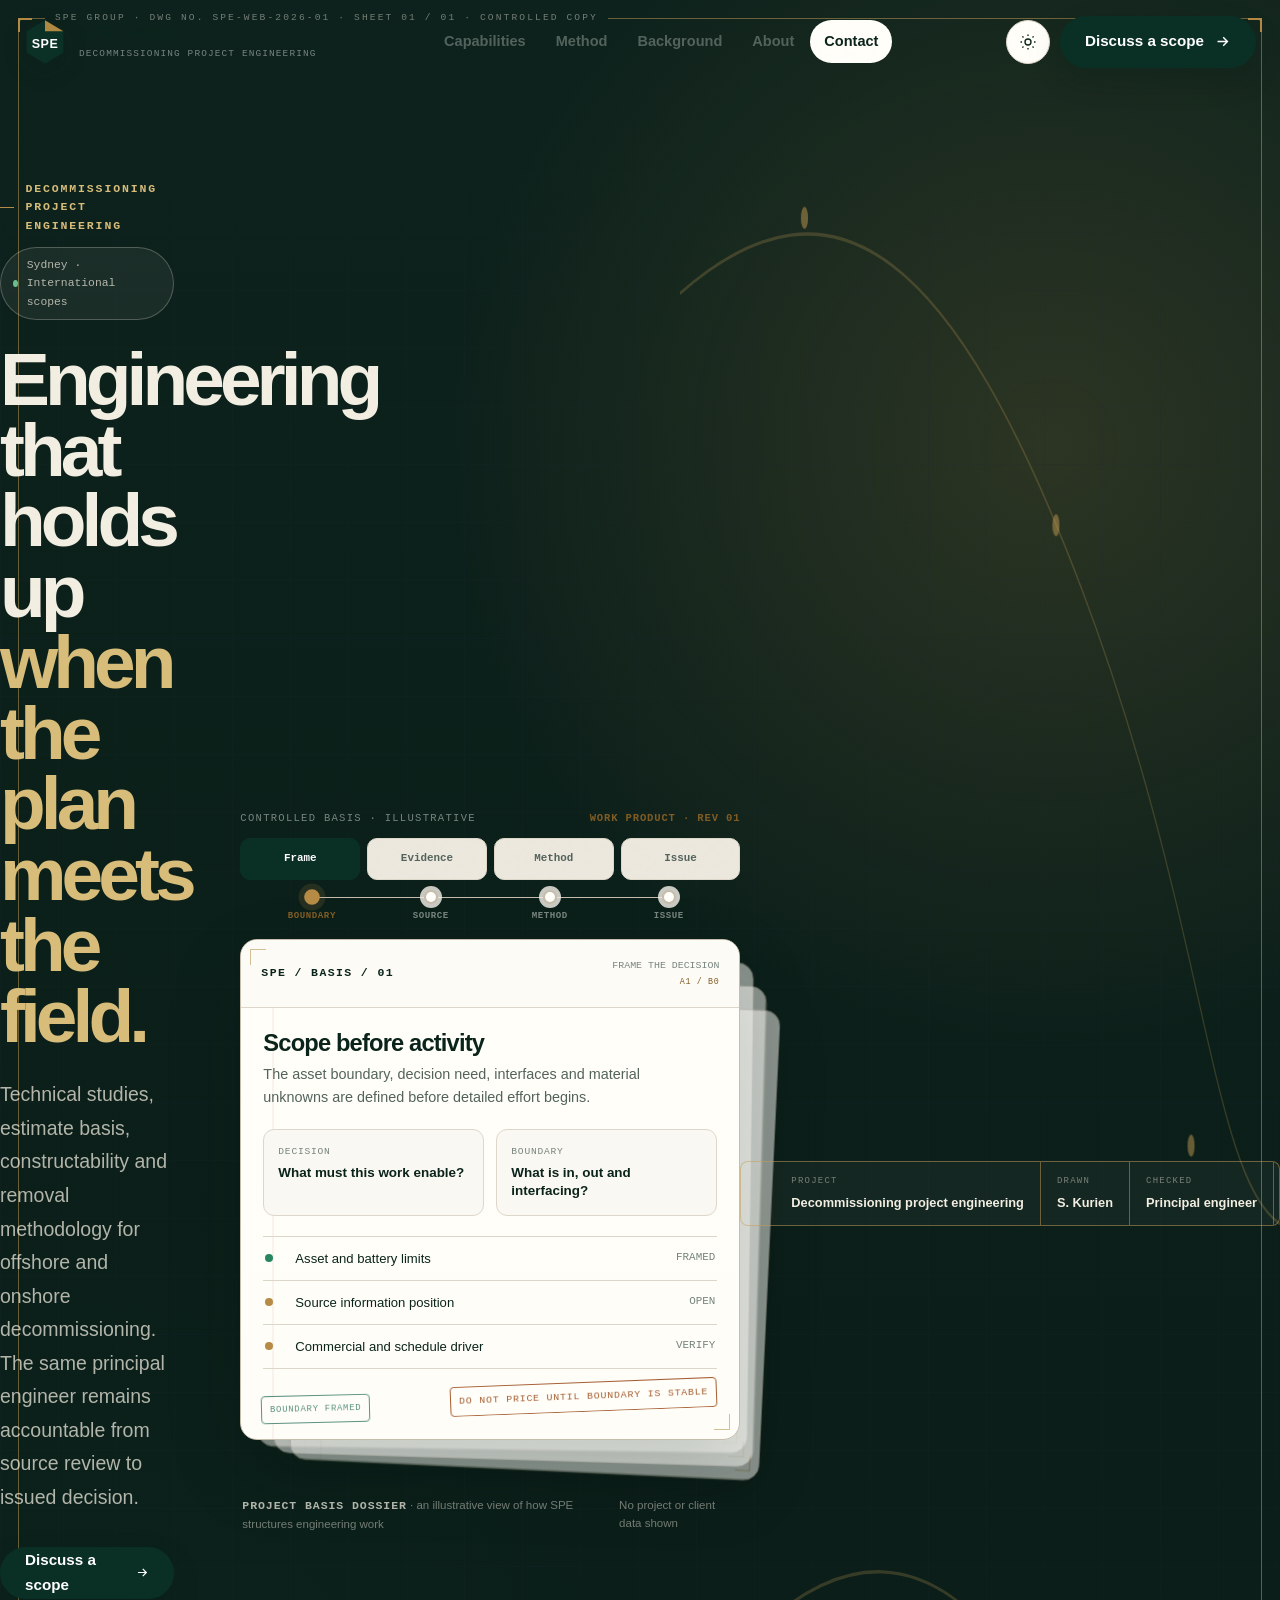
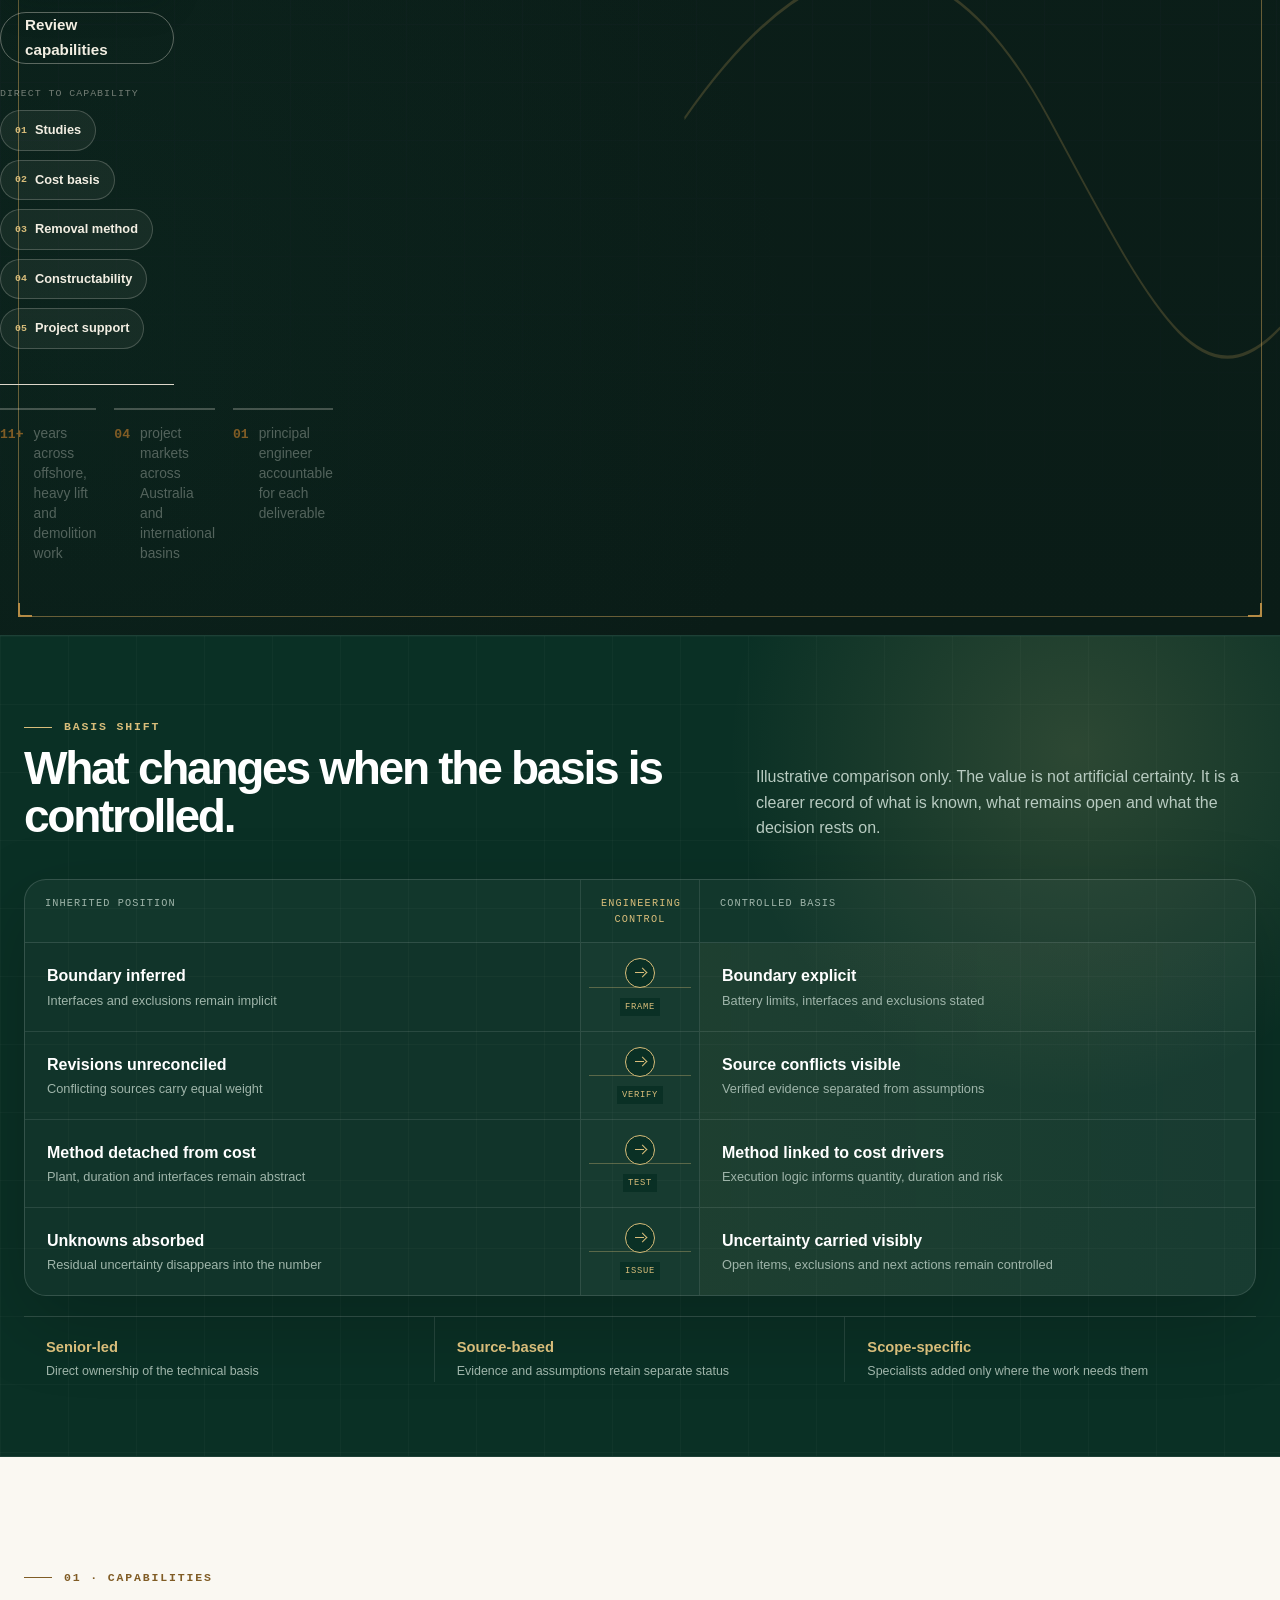
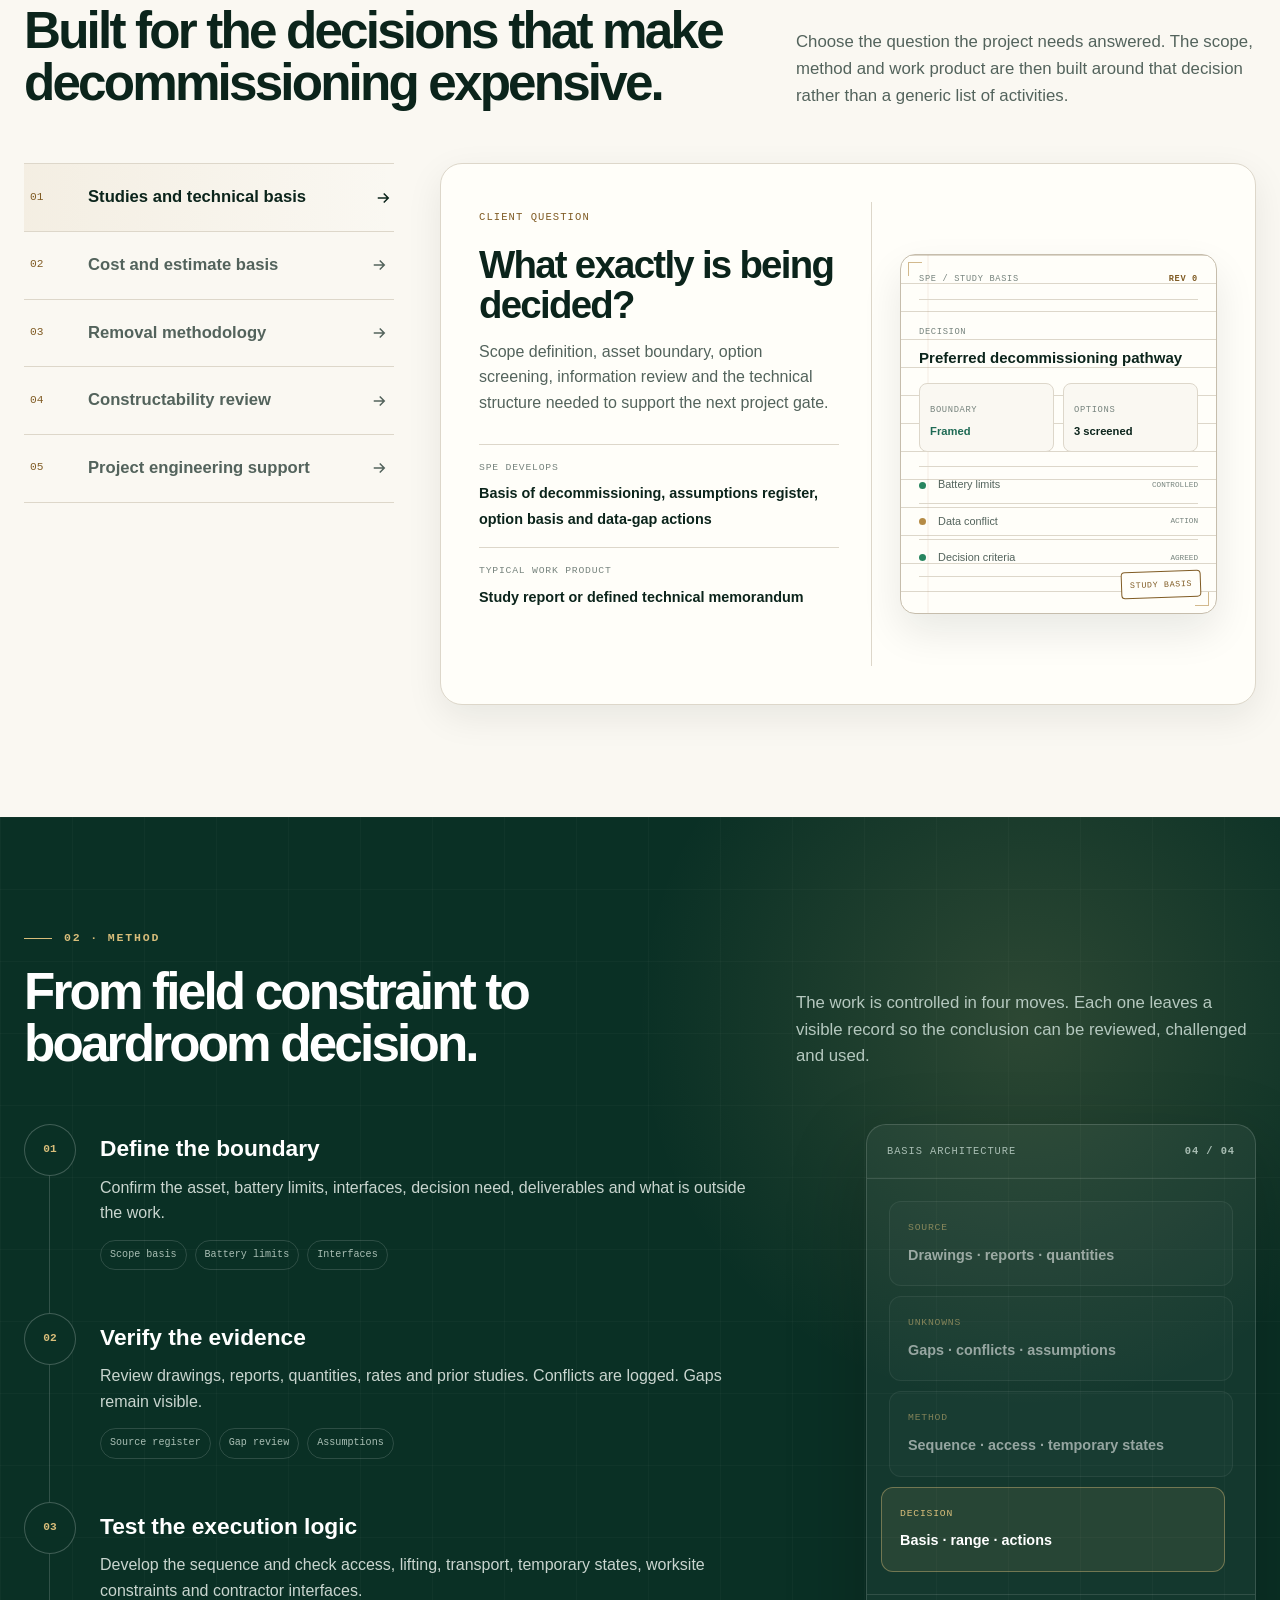
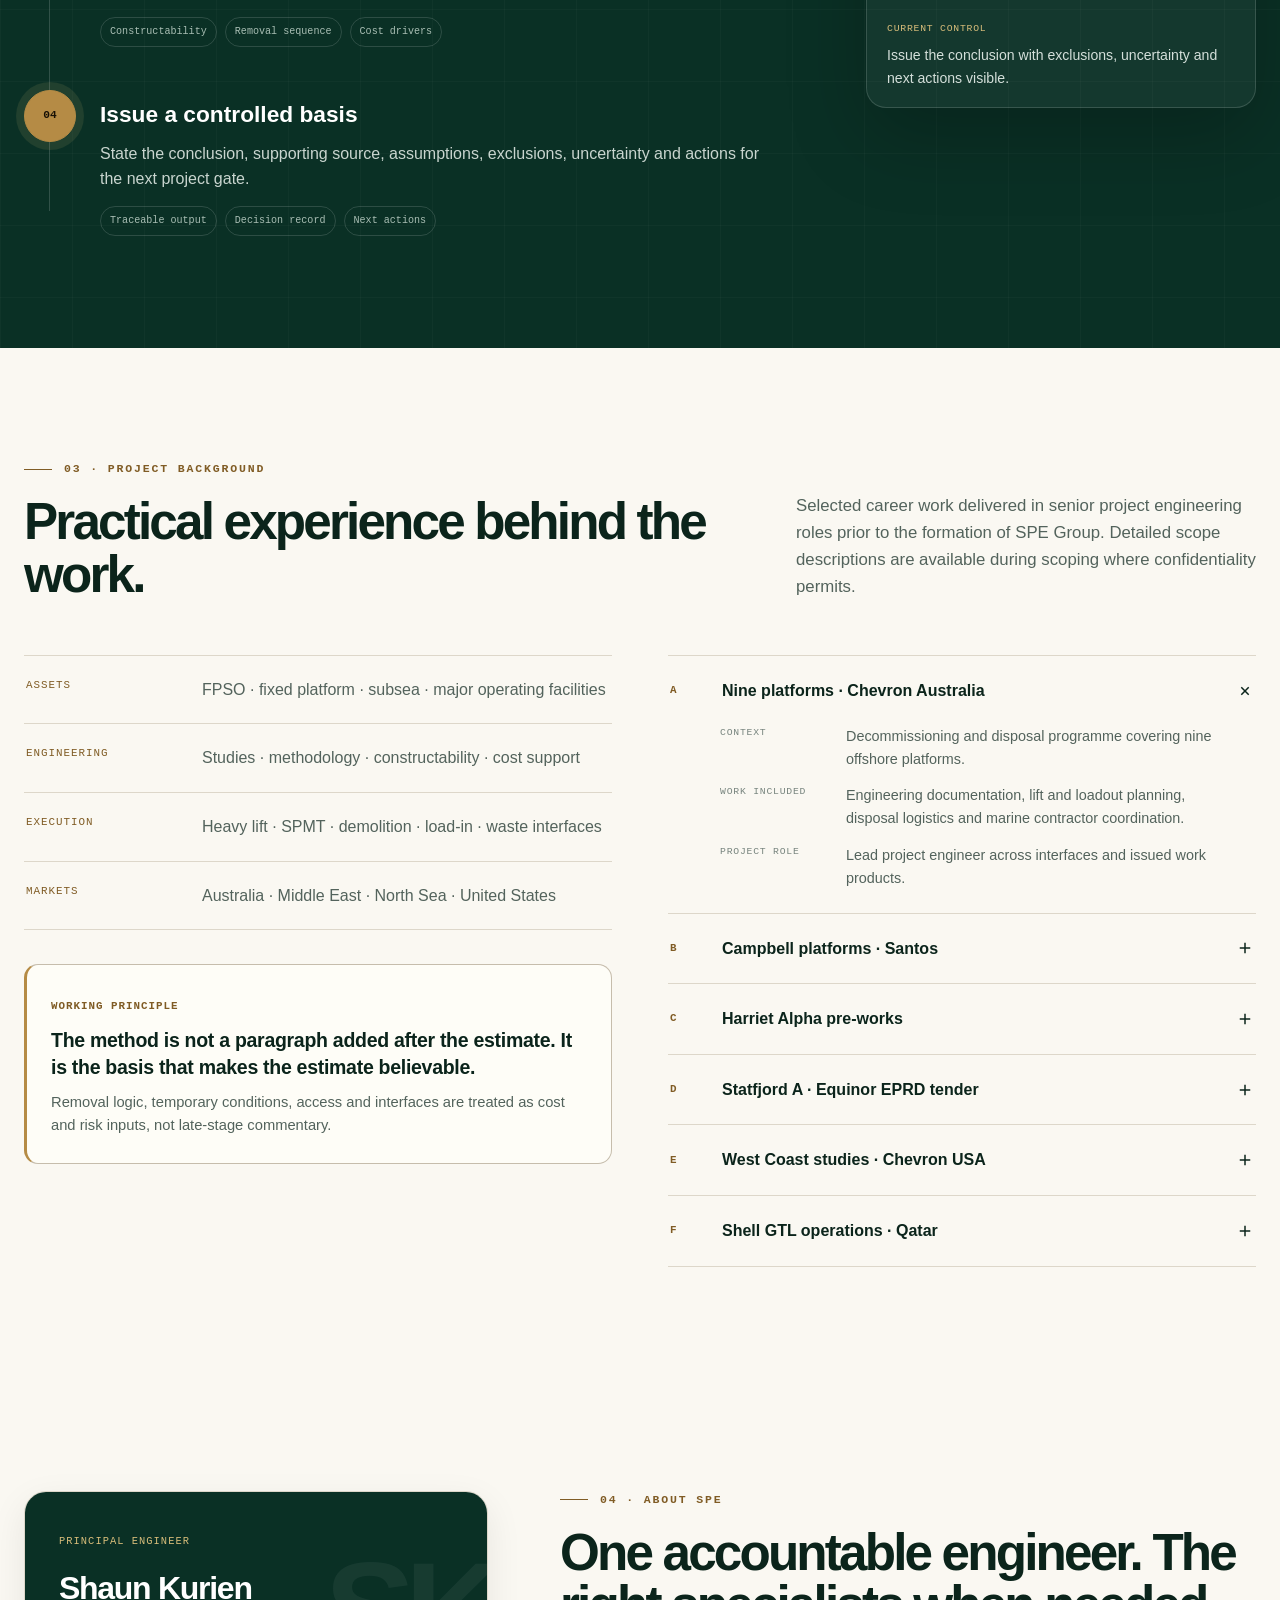
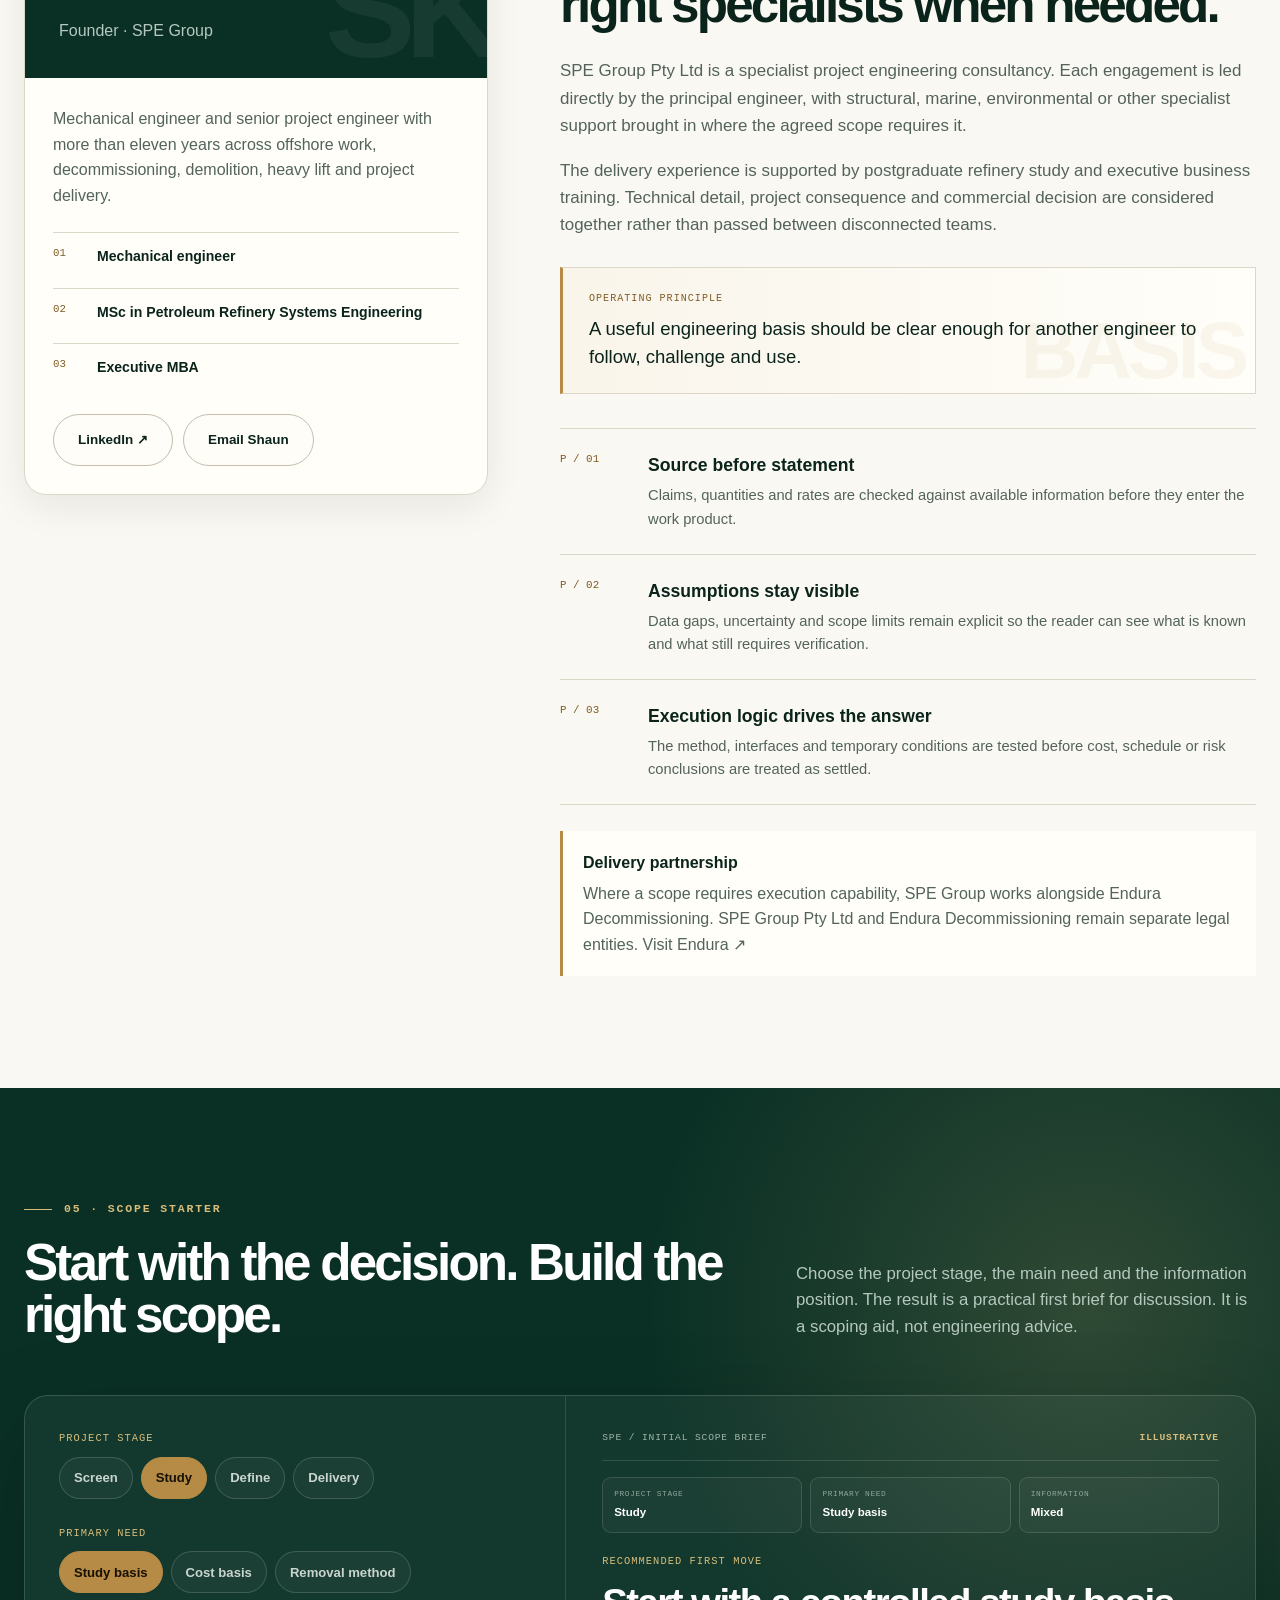
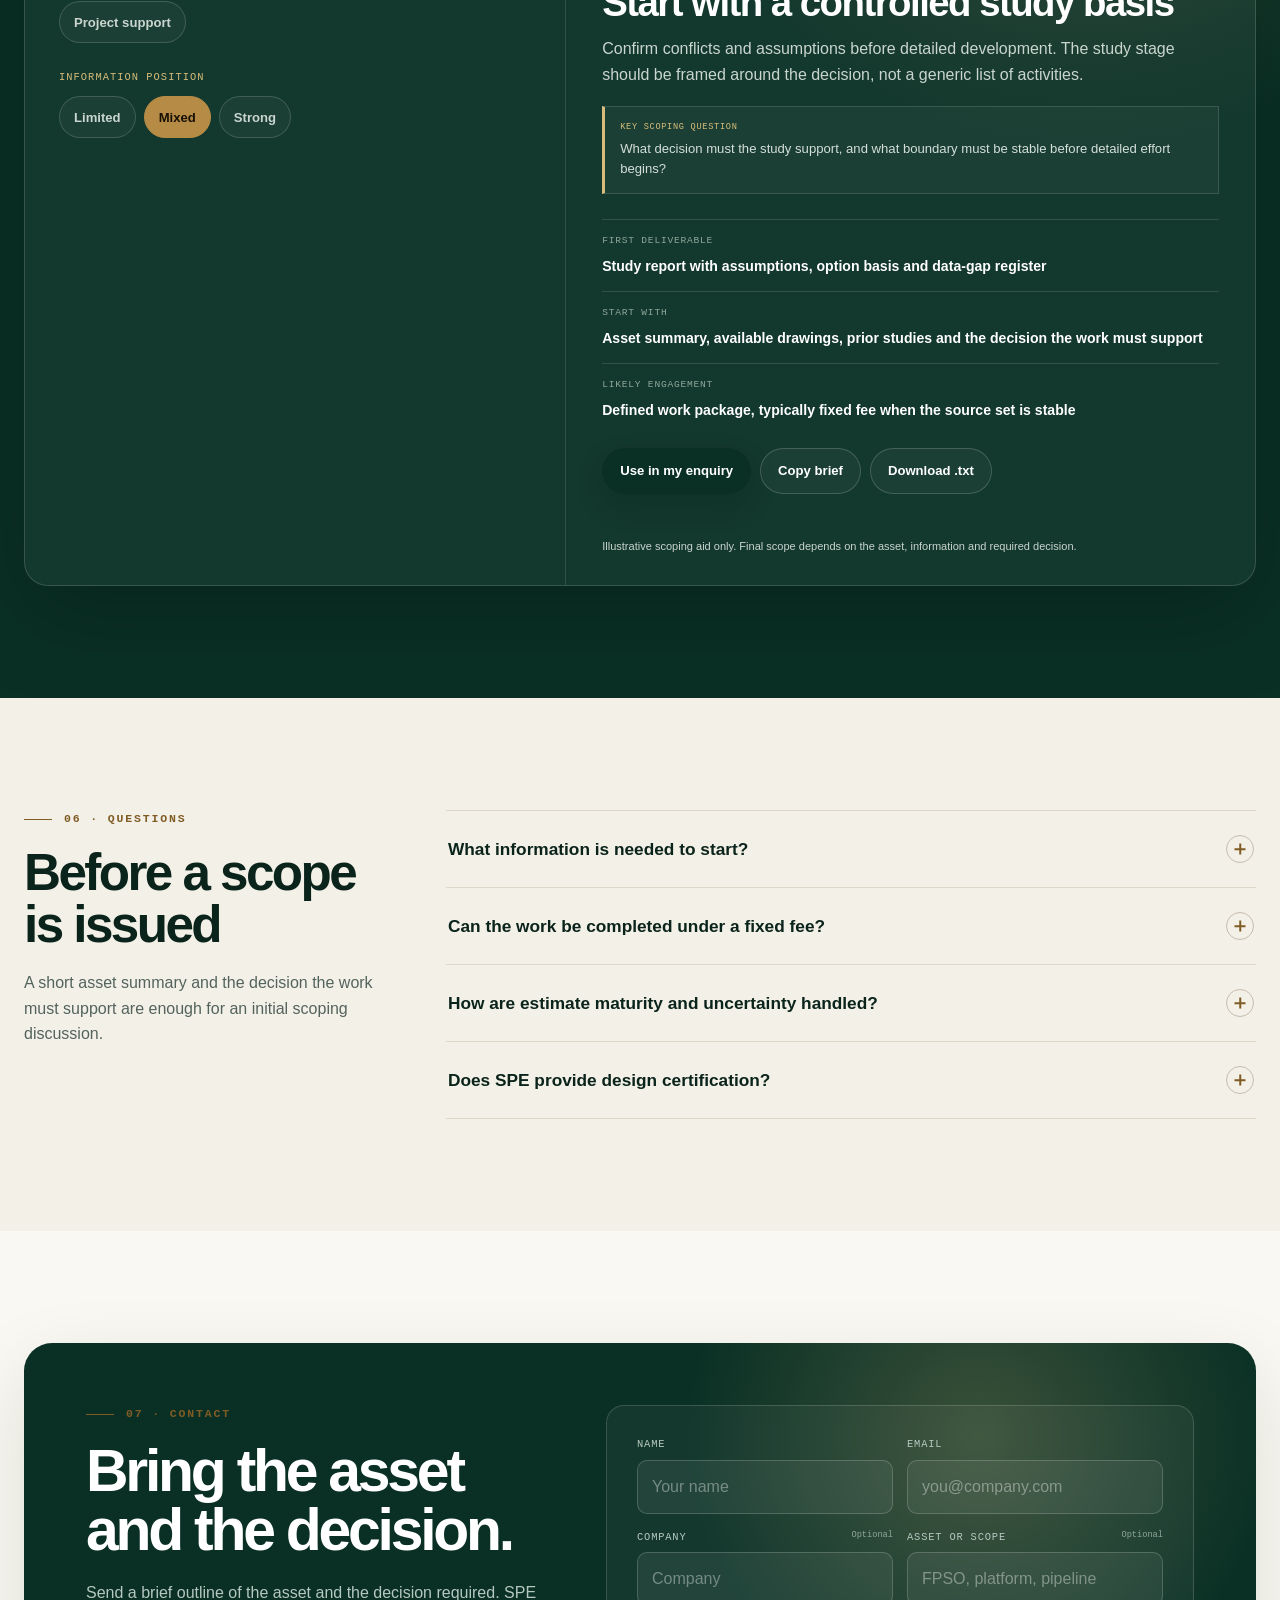
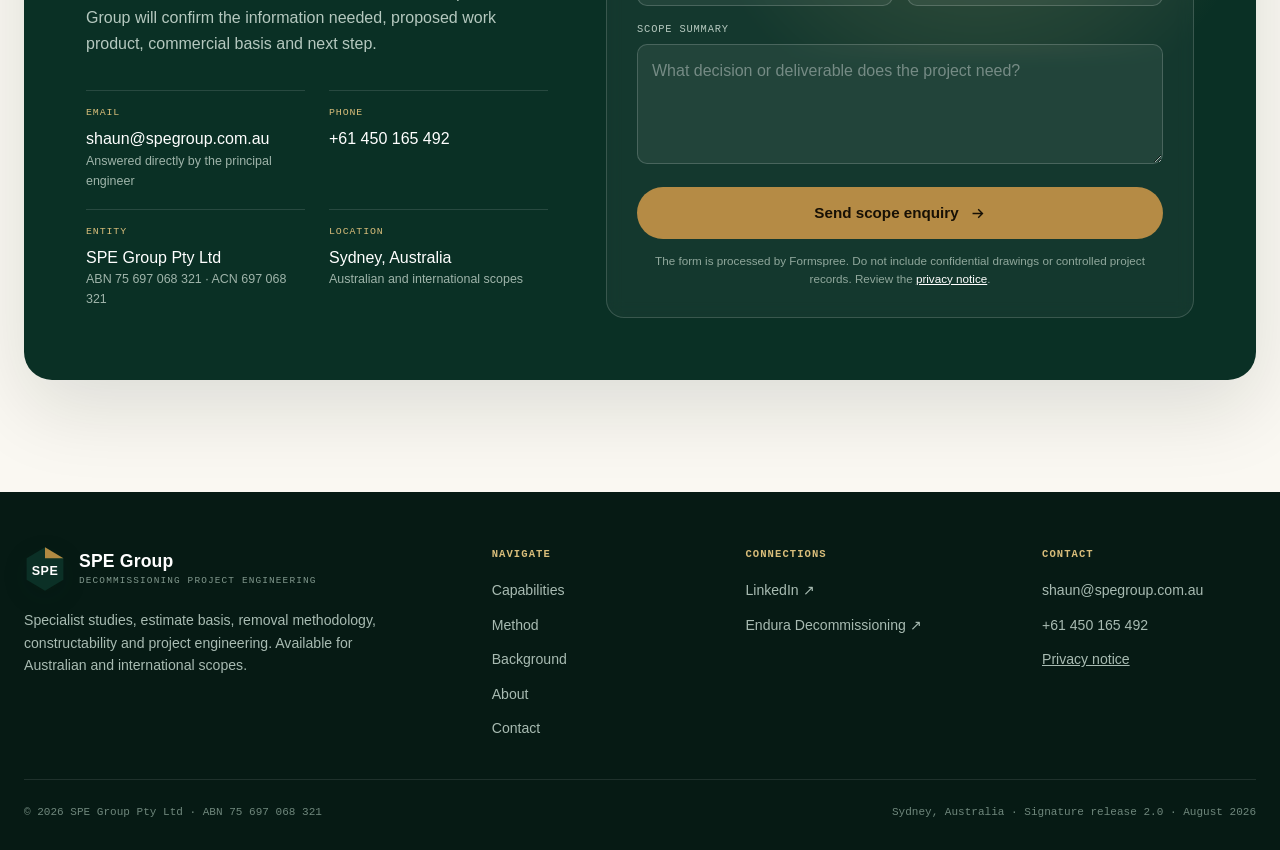
==== commit 48c35196: "Add files via upload" ====
--- a/index.html
+++ b/index.html
@@ -22,8 +22,8 @@
 </div></header>
 <dialog aria-label="Navigation menu" class="mobile-menu" id="mobileMenu"><div class="mobile-menu-inner"><div class="mobile-menu-top"><a class="brand" href="#top"><img alt="" class="brand-mark" src="assets/img/spe-mark.svg"/><span class="brand-name">SPE Group</span></a><button aria-label="Close navigation" class="icon-button" id="menuClose" type="button"><svg aria-hidden="true" fill="none" height="19" stroke="currentColor" stroke-width="2" viewbox="0 0 24 24" width="19"><path d="M6 6l12 12M18 6 6 18"></path></svg></button></div><ul class="mobile-links"><li><a href="#capabilities"><span>Capabilities</span><small>01</small></a></li><li><a href="#method"><span>Method</span><small>02</small></a></li><li><a href="#background"><span>Background</span><small>03</small></a></li><li><a href="#about"><span>About</span><small>04</small></a></li><li><a href="#contact"><span>Contact</span><small>05</small></a></li></ul><div class="mobile-menu-actions"><button aria-pressed="false" class="btn btn-secondary" id="mobileThemeButton" type="button">Use dark theme</button><a class="btn btn-primary" href="#contact">Discuss a scope</a></div></div></dialog>
 <main id="main">
-<section class="hero" id="top"><div aria-hidden="true" class="hero-grid-bg"></div><div aria-hidden="true" class="hero-linework"><svg preserveaspectratio="none" viewbox="0 0 1440 800"><path d="M765 105C940 56 1075 92 1216 210S1360 420 1440 438"></path><path d="M770 615C930 542 1066 548 1180 615S1350 720 1440 690" opacity=".38"></path><circle cx="905" cy="78" r="4"></circle><circle cx="1188" cy="188" r="4"></circle><circle cx="1340" cy="410" r="4"></circle></svg></div>
-<div class="shell hero-layout"><div class="hero-copy"><div class="hero-eyebrow-row"><span class="eyebrow">Decommissioning project engineering</span><span class="availability"><i></i>Sydney · International scopes</span></div><h1>Engineering that holds up <span>when the plan meets the field.</span></h1><p class="hero-lead">Technical studies, estimate basis, constructability and removal methodology for offshore and onshore decommissioning. The same principal engineer remains accountable from source review to issued decision.</p><div class="hero-actions"><a class="btn btn-primary" href="#contact">Discuss a scope <svg aria-hidden="true" fill="none" height="17" stroke="currentColor" stroke-width="2" viewbox="0 0 24 24" width="17"><path d="M5 12h14M13 6l6 6-6 6"></path></svg></a><a class="btn btn-secondary" href="#capabilities">Review capabilities</a></div><div aria-label="Key experience" class="hero-proof"><div class="proof-item"><strong>11+</strong><span>years across offshore, heavy lift and demolition work</span></div><div class="proof-item"><strong>04</strong><span>project markets across Australia and international basins</span></div><div class="proof-item"><strong>01</strong><span>principal engineer accountable for each deliverable</span></div></div></div>
+<section class="hero hero-plate" id="top"><div aria-hidden="true" class="hero-grid-bg"></div><div aria-hidden="true" class="drawing-frame"><span class="df-head">SPE GROUP &middot; DWG NO. SPE-WEB-2026-01 &middot; SHEET 01 / 01 &middot; CONTROLLED COPY</span><i class="df-c df-tl"></i><i class="df-c df-tr"></i><i class="df-c df-bl"></i><i class="df-c df-br"></i></div><div aria-hidden="true" class="hero-linework"><svg preserveaspectratio="none" viewbox="0 0 1440 800"><path d="M765 105C940 56 1075 92 1216 210S1360 420 1440 438"></path><path d="M770 615C930 542 1066 548 1180 615S1350 720 1440 690" opacity=".38"></path><circle cx="905" cy="78" r="4"></circle><circle cx="1188" cy="188" r="4"></circle><circle cx="1340" cy="410" r="4"></circle></svg></div>
+<div class="shell hero-layout"><div class="hero-copy"><div class="hero-eyebrow-row"><span class="eyebrow">Decommissioning project engineering</span><span class="availability"><i></i>Sydney · International scopes</span></div><h1>Engineering that holds up <span>when the plan meets the field.</span></h1><p class="hero-lead">Technical studies, estimate basis, constructability and removal methodology for offshore and onshore decommissioning. The same principal engineer remains accountable from source review to issued decision.</p><div class="hero-actions"><a class="btn btn-primary" href="#contact">Discuss a scope <svg aria-hidden="true" fill="none" height="17" stroke="currentColor" stroke-width="2" viewbox="0 0 24 24" width="17"><path d="M5 12h14M13 6l6 6-6 6"></path></svg></a><a class="btn btn-secondary" href="#capabilities">Review capabilities</a></div><nav aria-label="Capability shortcuts" class="hero-caps reveal delay-3"><span class="hero-caps-label">Direct to capability</span><a data-cap="0" href="#capabilities"><i>01</i>Studies</a><a data-cap="1" href="#capabilities"><i>02</i>Cost basis</a><a data-cap="2" href="#capabilities"><i>03</i>Removal method</a><a data-cap="3" href="#capabilities"><i>04</i>Constructability</a><a data-cap="4" href="#capabilities"><i>05</i>Project support</a></nav><div aria-label="Key experience" class="hero-proof"><div class="proof-item"><strong>11+</strong><span>years across offshore, heavy lift and demolition work</span></div><div class="proof-item"><strong>04</strong><span>project markets across Australia and international basins</span></div><div class="proof-item"><strong>01</strong><span>principal engineer accountable for each deliverable</span></div></div></div>
 <div class="dossier-wrap"><div class="dossier-label"><span>Controlled basis · illustrative</span><b>Work product · Rev 01</b></div><div class="dossier"><div aria-label="Project basis dossier stage" class="dossier-tabs" role="tablist"><button aria-controls="dossier-panel-1" aria-selected="true" class="dossier-tab" data-title="Frame" id="dossier-tab-1" role="tab" type="button">Frame</button><button aria-controls="dossier-panel-2" aria-selected="false" class="dossier-tab" data-title="Evidence" id="dossier-tab-2" role="tab" type="button">Evidence</button><button aria-controls="dossier-panel-3" aria-selected="false" class="dossier-tab" data-title="Method" id="dossier-tab-3" role="tab" type="button">Method</button><button aria-controls="dossier-panel-4" aria-selected="false" class="dossier-tab" data-title="Issue" id="dossier-tab-4" role="tab" type="button">Issue</button></div><div aria-hidden="true" class="dossier-trace">
 <span class="is-active"><i></i><b>Boundary</b></span>
 <span><i></i><b>Source</b></span>
@@ -34,7 +34,7 @@
 <article aria-labelledby="dossier-tab-2" class="basis-sheet" data-depth="1" data-stage-index="1" id="dossier-panel-2" role="tabpanel" tabindex="0"><div class="sheet-head"><strong>SPE / BASIS / 02</strong><div class="sheet-head-meta"><span>VERIFY THE EVIDENCE</span><small>B2 / C1</small></div></div><div class="sheet-body"><h2 class="sheet-title">Source position made visible</h2><p class="sheet-copy">Drawings, reports, quantities and previous conclusions are checked. Conflicts and missing information remain explicit.</p><div class="register"><div class="register-row good"><i></i><span>Drawings and revisions indexed</span><small>VERIFIED</small></div><div class="register-row good"><i></i><span>Quantity source recorded</span><small>TRACED</small></div><div class="register-row open"><i></i><span>Unverified structural modification</span><small>OPEN</small></div><div class="register-row open"><i></i><span>Hazardous material position</span><small>GAP</small></div></div><div class="sheet-grid"><div class="paper-block"><span>Rule</span><b>Evidence and assumption never share the same status</b></div><div class="paper-block"><span>Output</span><b>Source register and gap actions</b></div></div><span class="revision-stamp">Source position traced</span></div></article>
 <article aria-labelledby="dossier-tab-3" class="basis-sheet" data-depth="2" data-stage-index="2" id="dossier-panel-3" role="tabpanel" tabindex="0"><div class="sheet-head"><strong>SPE / BASIS / 03</strong><div class="sheet-head-meta"><span>TEST THE METHOD</span><small>C3 / D2</small></div></div><div class="sheet-body"><h2 class="sheet-title">Execution logic before certainty</h2><p class="sheet-copy">Access, sequence, lifting, transport, temporary states and worksite interfaces are tested against the project basis.</p><div class="sequence"><div class="sequence-step"><i>01</i><b>Access</b><small>workface</small></div><div class="sequence-step"><i>02</i><b>Separate</b><small>sequence</small></div><div class="sequence-step"><i>03</i><b>Handle</b><small>lift / move</small></div><div class="sequence-step"><i>04</i><b>Close</b><small>disposal</small></div></div><div class="sheet-grid"><div class="paper-block"><span>Cost link</span><b>Method drives plant, duration and risk</b></div><div class="paper-block"><span>Control</span><b>Temporary conditions remain visible</b></div></div><span class="revision-stamp">Execution logic tested</span></div></article>
 <article aria-labelledby="dossier-tab-4" class="basis-sheet" data-depth="3" data-stage-index="3" id="dossier-panel-4" role="tabpanel" tabindex="0"><div class="sheet-head"><strong>SPE / BASIS / 04</strong><div class="sheet-head-meta"><span>ISSUE THE BASIS</span><small>D4 / I0</small></div></div><div class="sheet-body"><h2 class="sheet-title">A conclusion another engineer can follow</h2><p class="sheet-copy">The final work product states its source, assumptions, exclusions, uncertainty and next actions.</p><div class="basis-bars"><div class="basis-bar"><span>Scope control</span><div><i style="--w:94%"></i></div><small>94%</small></div><div class="basis-bar"><span>Evidence trace</span><div><i style="--w:86%"></i></div><small>86%</small></div><div class="basis-bar"><span>Method basis</span><div><i style="--w:82%"></i></div><small>82%</small></div><div class="basis-bar"><span>Decision ready</span><div><i style="--w:90%"></i></div><small>90%</small></div></div><span class="decision-stamp">Controlled for client decision</span><span class="revision-stamp">Controlled basis issued</span></div></article>
-</div><div class="dossier-caption"><div><strong>Project basis dossier</strong> · an illustrative view of how SPE structures engineering work</div><span>No project or client data shown</span></div></div></div></div></section>
+</div><div class="dossier-caption"><div><strong>Project basis dossier</strong> · an illustrative view of how SPE structures engineering work</div><span>No project or client data shown</span></div></div></div></div><div class="title-block" role="presentation"><div><span>Project</span><b>Decommissioning project engineering</b></div><div><span>Drawn</span><b>S. Kurien</b></div><div><span>Checked</span><b>Principal engineer</b></div><div><span>Scale</span><b>NTS</b></div><div><span>Rev</span><b class="tb-rev">2.1</b></div><div><span>Status</span><b>Issued for use</b></div></div></section>
 <section aria-labelledby="basisShiftTitle" class="basis-shift">
 <div class="shell">
 <div class="basis-shift-head reveal">
--- a/assets/css/site.v14.2.css
+++ b/assets/css/site.v14.2.css
@@ -305,3 +305,55 @@
 .field-principle span{font-family:ui-monospace,"SFMono-Regular",Consolas,monospace;font-size:.68rem;letter-spacing:.09em;text-transform:uppercase;color:var(--brass-700);font-weight:700}
 .field-principle p{margin-top:10px;font-size:1.22rem;line-height:1.4;font-weight:750;letter-spacing:-.015em}
 .field-principle small{display:block;margin-top:10px;color:var(--muted);font-size:.92rem;line-height:1.55}
+
+/* v15.1 hero refinements */
+.sheet-body{padding-bottom:70px}
+.hero-caps{display:flex;flex-wrap:wrap;align-items:center;gap:9px;margin-top:22px}
+.hero-caps-label{flex-basis:100%;font-family:ui-monospace,"SFMono-Regular",Consolas,monospace;font-size:.62rem;letter-spacing:.1em;text-transform:uppercase;color:var(--faint)}
+.hero-caps a{display:inline-flex;align-items:center;gap:8px;padding:9px 14px;border:1px solid var(--line-strong);border-radius:999px;background:color-mix(in srgb,var(--surface) 78%,transparent);font-size:.8rem;font-weight:650;color:var(--ink);text-decoration:none;transition:border-color .25s,transform .25s,background .25s}
+.hero-caps a i{font-style:normal;font-family:ui-monospace,"SFMono-Regular",Consolas,monospace;font-size:.62rem;color:var(--brass-700)}
+.hero-caps a:hover{border-color:var(--brass-500);transform:translateY(-1px);background:var(--surface)}
+.hero-proof>div{border-top:2px solid var(--line-strong);padding-top:14px;transition:border-color .3s}
+.hero-proof>div:hover{border-color:var(--brass-500)}
+@media (min-width:1500px){.hero::after{content:"SPE GROUP · DECOMMISSIONING PROJECT ENGINEERING · SYDNEY 33.87\00b0 S 151.21\00b0 E · CONTROLLED BASIS";position:absolute;right:26px;top:50%;transform:translateY(-50%) rotate(180deg);writing-mode:vertical-rl;font-family:ui-monospace,"SFMono-Regular",Consolas,monospace;font-size:.6rem;letter-spacing:.34em;text-transform:uppercase;color:var(--faint);opacity:.55;pointer-events:none}}
+
+/* ============ v16 · Drawing sheet hero ============ */
+.hero-plate{--plate:#0d221c;--plate-2:#0a1c17;--cream:#f2eee2;--cream-dim:rgba(242,238,226,.72);--cream-faint:rgba(242,238,226,.45);--brass-line:rgba(198,158,86,.5);background:linear-gradient(180deg,var(--plate),var(--plate-2))}
+.hero-plate .hero-grid-bg{opacity:.16;filter:invert(1)}
+.hero-plate .hero-linework svg path{stroke:rgba(198,158,86,.55)}
+.hero-plate .hero-linework svg circle{fill:rgba(198,158,86,.7)}
+.drawing-frame{position:absolute;inset:18px;border:1px solid var(--brass-line);border-radius:6px;pointer-events:none;z-index:1}
+.df-head{position:absolute;top:-9px;left:26px;padding:0 10px;background:var(--plate);font-family:ui-monospace,"SFMono-Regular",Consolas,monospace;font-size:.6rem;letter-spacing:.22em;text-transform:uppercase;color:var(--cream-faint);white-space:nowrap}
+.df-c{position:absolute;width:14px;height:14px;border-color:var(--brass-500)!important;border-style:solid;border-width:0}
+.df-tl{top:-1px;left:-1px;border-top-width:2px;border-left-width:2px}
+.df-tr{top:-1px;right:-1px;border-top-width:2px;border-right-width:2px}
+.df-bl{bottom:-1px;left:-1px;border-bottom-width:2px;border-left-width:2px}
+.df-br{bottom:-1px;right:-1px;border-bottom-width:2px;border-right-width:2px}
+.hero-plate .shell{position:relative;z-index:2}
+.hero-plate h1{color:var(--cream)}
+.hero-plate h1 span{color:var(--brass-300,#d9b87c)}
+.hero-plate .hero-lead{color:var(--cream-dim)}
+.hero-plate .eyebrow{color:var(--brass-300,#d9b87c)}
+.hero-plate .eyebrow::before{background:var(--brass-500)}
+.hero-plate .availability{border-color:rgba(242,238,226,.25);color:var(--cream-dim);background:rgba(242,238,226,.06)}
+.hero-plate .availability i{background:#69c08d}
+.hero-plate .btn-secondary{border-color:rgba(242,238,226,.35);color:var(--cream);background:transparent}
+.hero-plate .btn-secondary:hover{border-color:var(--brass-500);background:rgba(242,238,226,.08)}
+.hero-plate .hero-caps-label{color:var(--cream-faint)}
+.hero-plate .hero-caps a{border-color:rgba(242,238,226,.22);background:rgba(242,238,226,.05);color:var(--cream)}
+.hero-plate .hero-caps a i{color:var(--brass-300,#d9b87c)}
+.hero-plate .hero-caps a:hover{border-color:var(--brass-500);background:rgba(242,238,226,.1);transform:translateY(-1px)}
+.hero-plate .hero-proof>div{border-top-color:rgba(242,238,226,.25)}
+.hero-plate .hero-proof>div:hover{border-top-color:var(--brass-500)}
+.hero-plate .hero-proof dt{color:var(--brass-300,#d9b87c)}
+.hero-plate .hero-proof dd{color:var(--cream-dim)}
+.hero-plate .dossier-caption{color:var(--cream-faint)}
+.hero-plate .dossier-caption strong{color:var(--cream-dim)}
+.hero-plate::after{color:var(--cream-faint)}
+.title-block{position:relative;z-index:2;margin:44px auto 0;max-width:var(--shell,1180px);padding:0 clamp(18px,4vw,34px);display:grid;grid-template-columns:2.2fr 1fr 1.2fr .6fr .5fr 1fr;border:1px solid var(--brass-line);border-radius:8px;overflow:hidden;background:rgba(242,238,226,.04)}
+.title-block>div{padding:12px 16px;border-left:1px solid var(--brass-line)}
+.title-block>div:first-child{border-left:0}
+.title-block span{display:block;font-family:ui-monospace,"SFMono-Regular",Consolas,monospace;font-size:.56rem;letter-spacing:.14em;text-transform:uppercase;color:var(--cream-faint);margin-bottom:4px}
+.title-block b{font-size:.8rem;font-weight:650;color:var(--cream);white-space:nowrap;overflow:hidden;text-overflow:ellipsis;display:block}
+.title-block .tb-rev{color:var(--brass-300,#d9b87c)}
+@media (max-width:960px){.drawing-frame{inset:10px}.df-head{display:none}.title-block{grid-template-columns:1fr 1fr;margin-top:34px}.title-block>div{border-top:1px solid var(--brass-line)}.title-block>div:nth-child(-n+2){border-top:0}.title-block>div:nth-child(odd){border-left:0}}
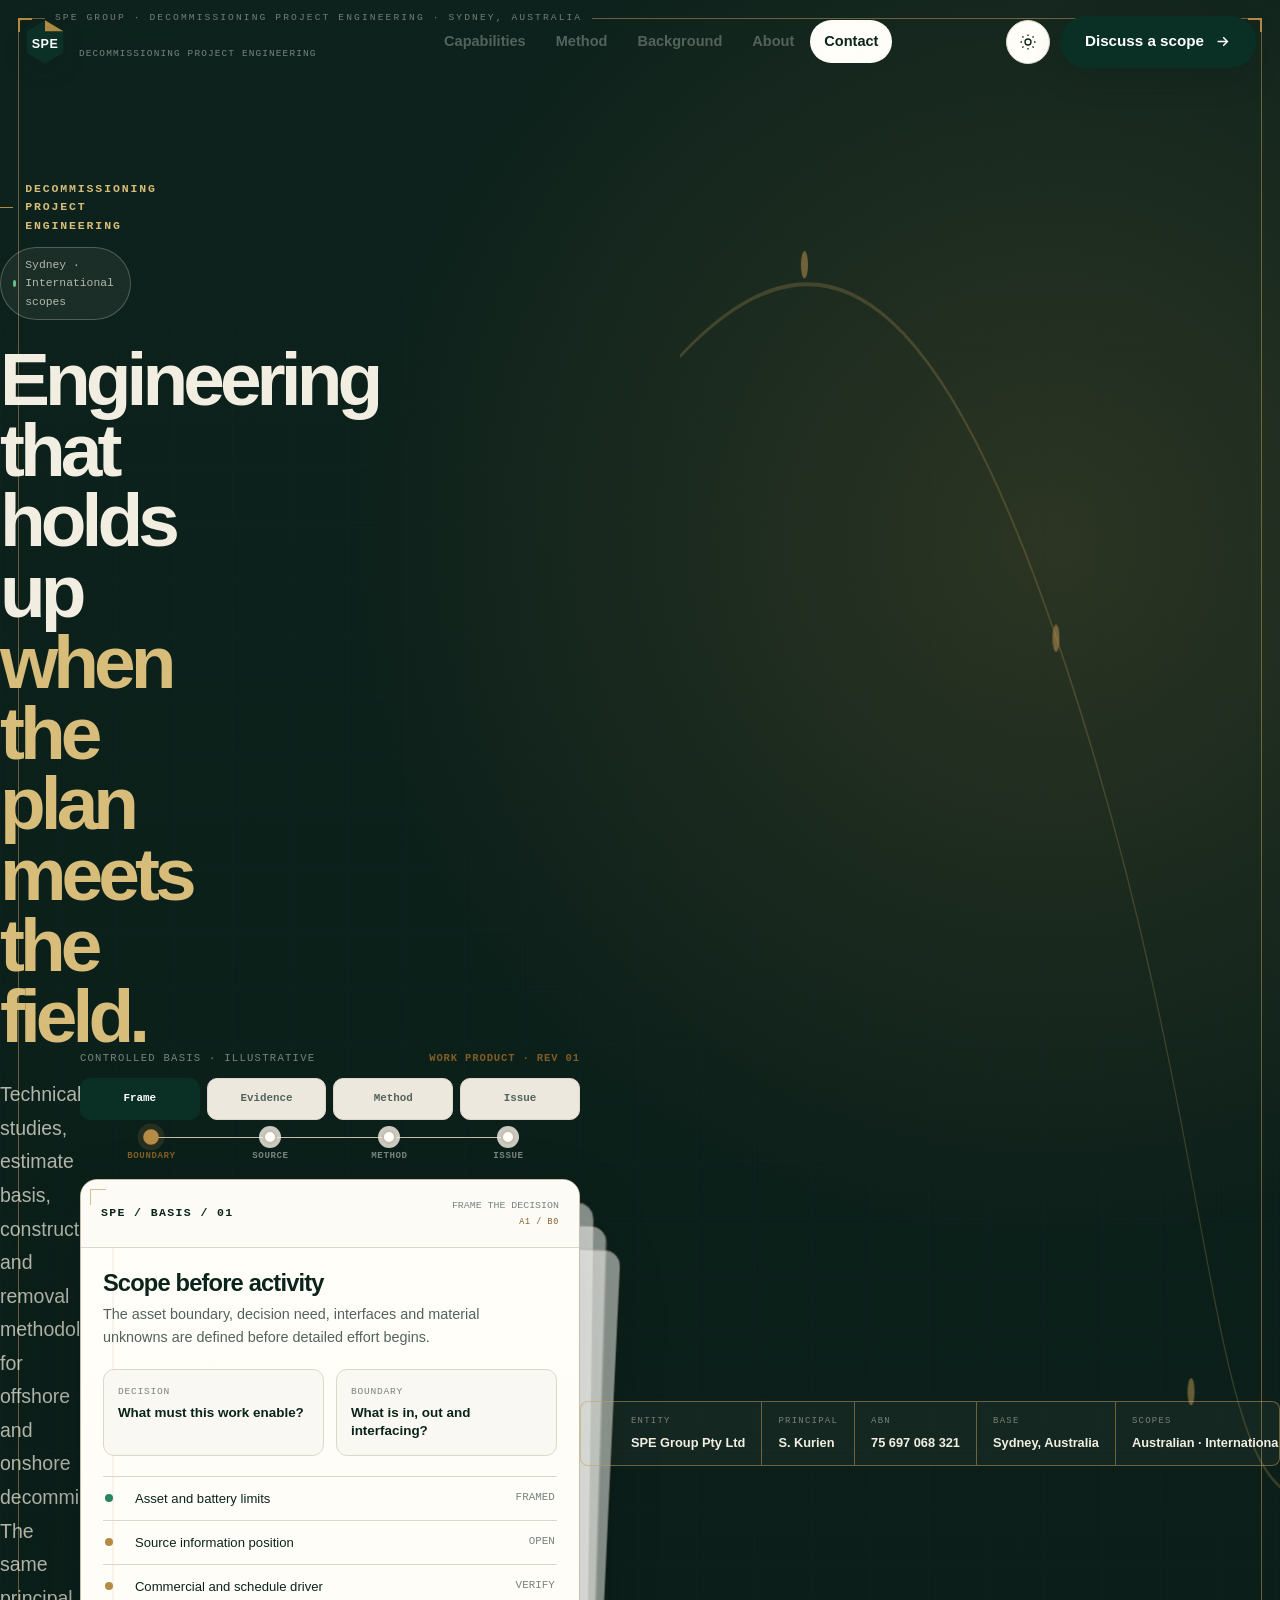
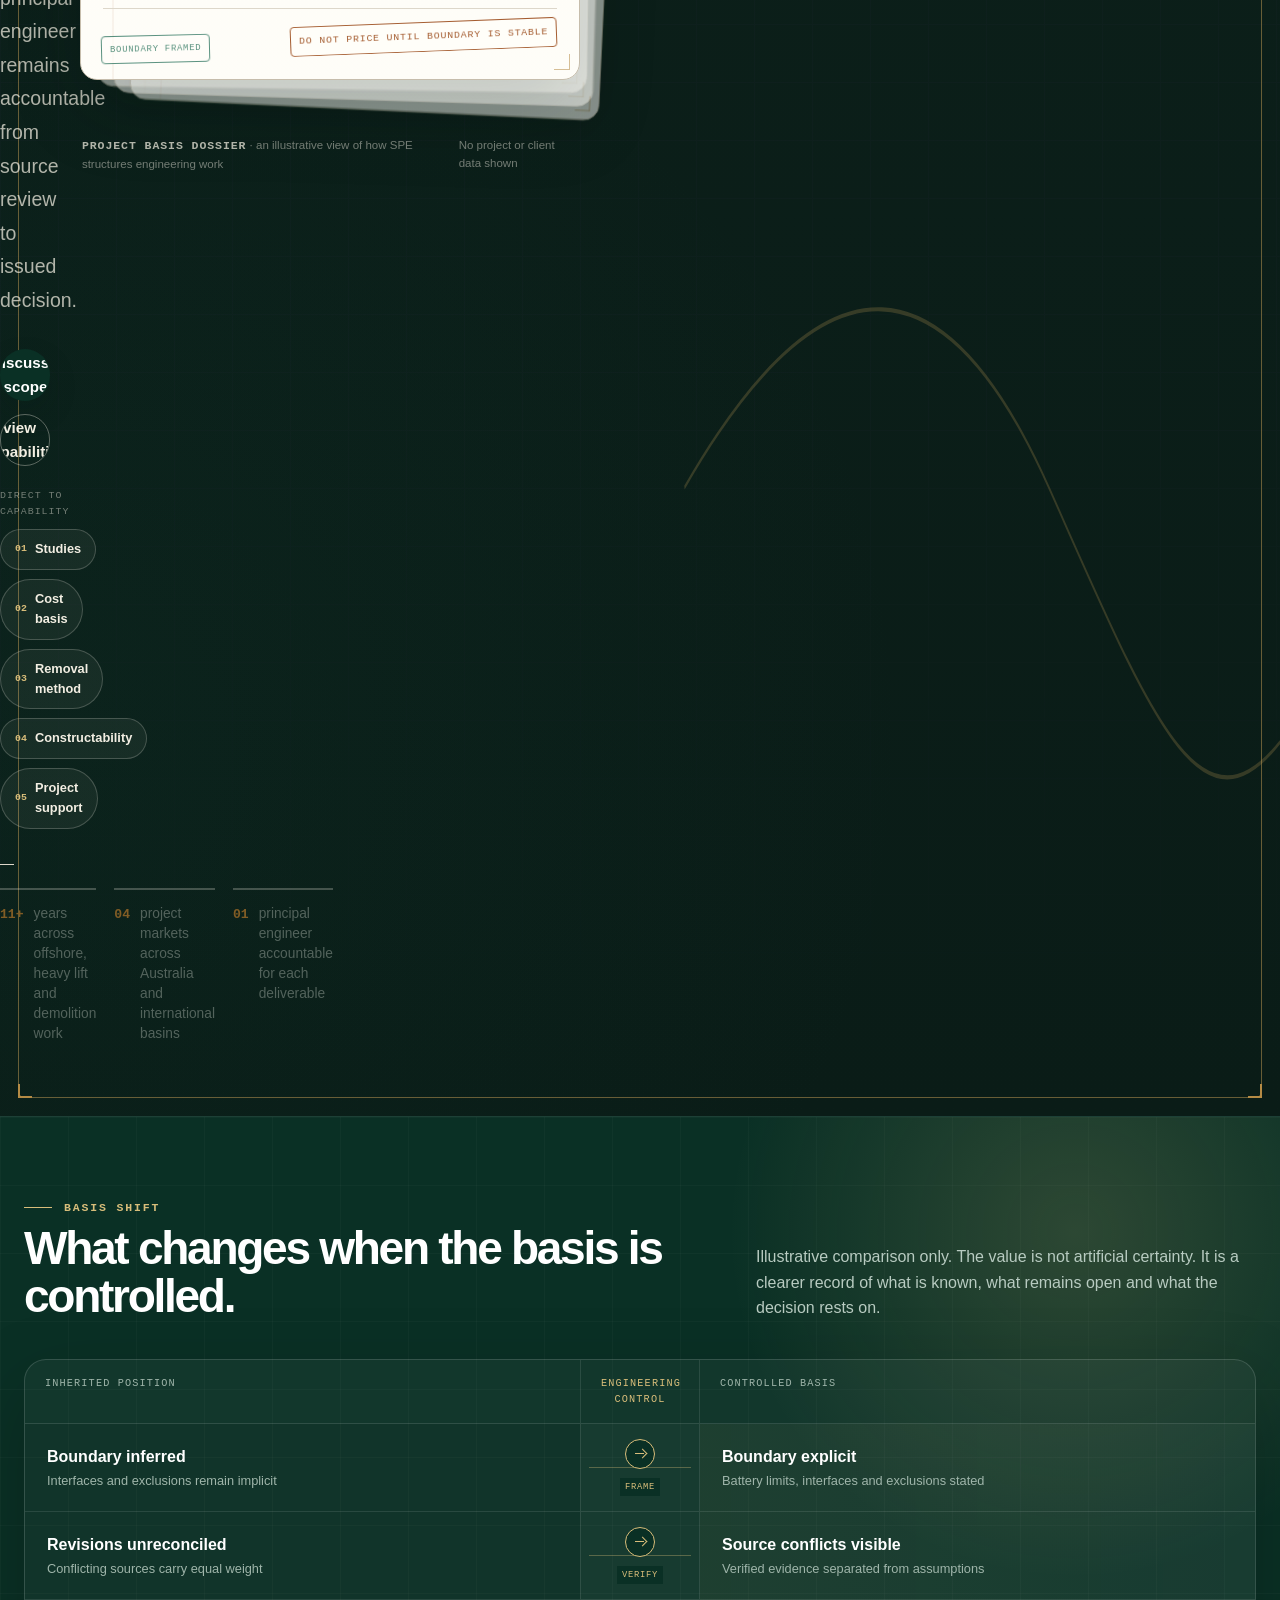
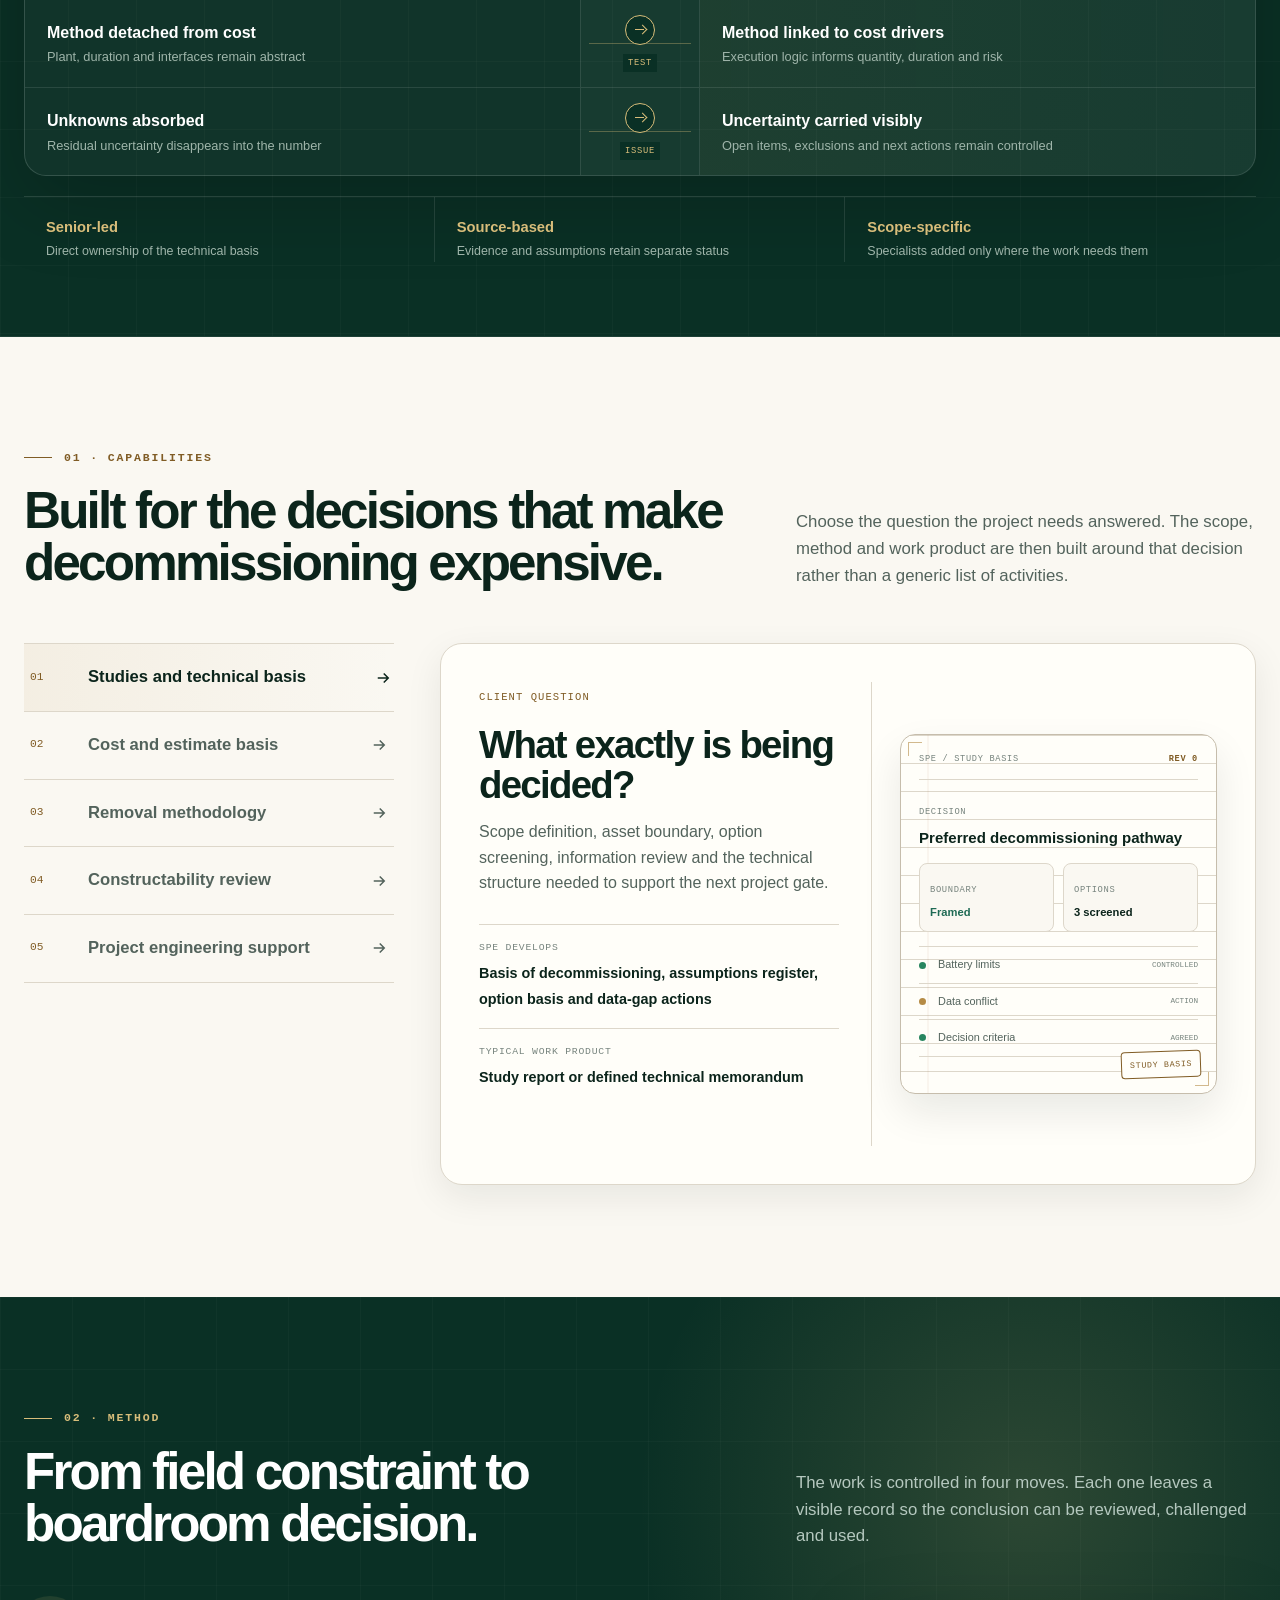
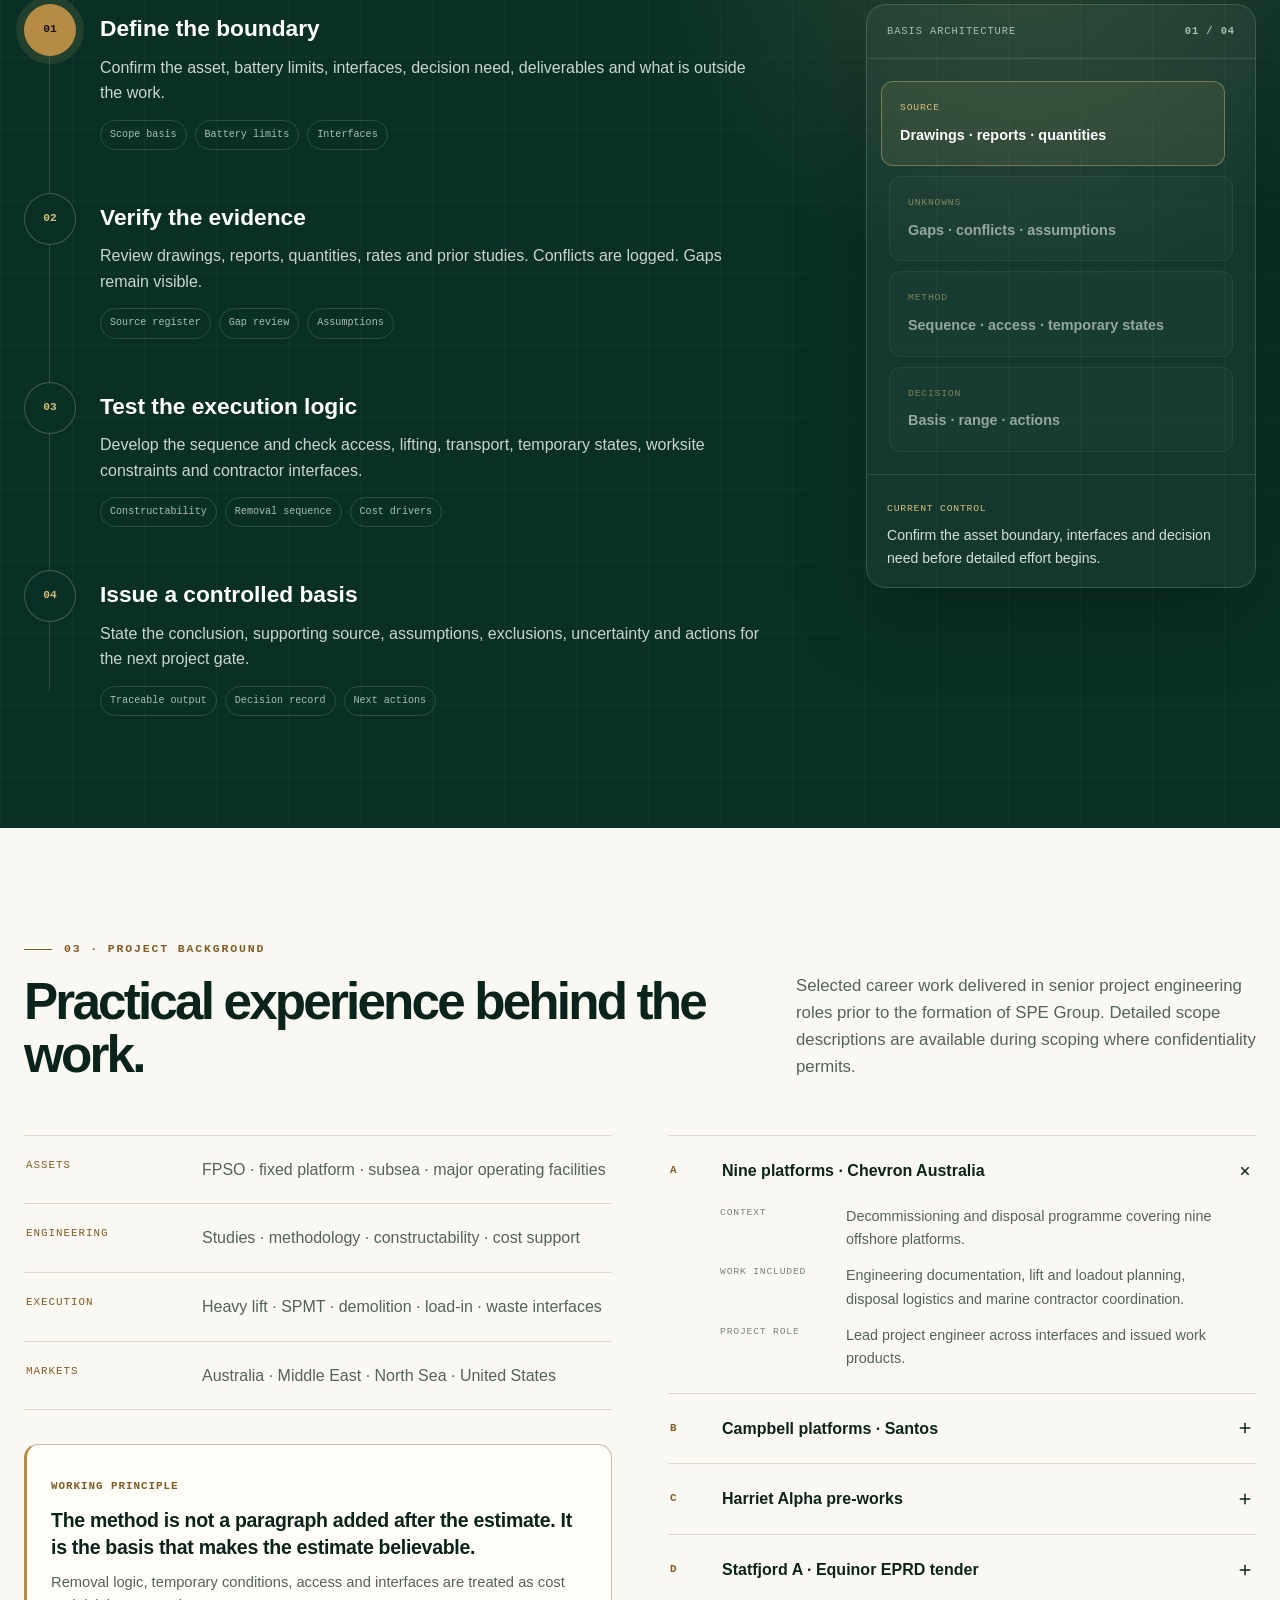
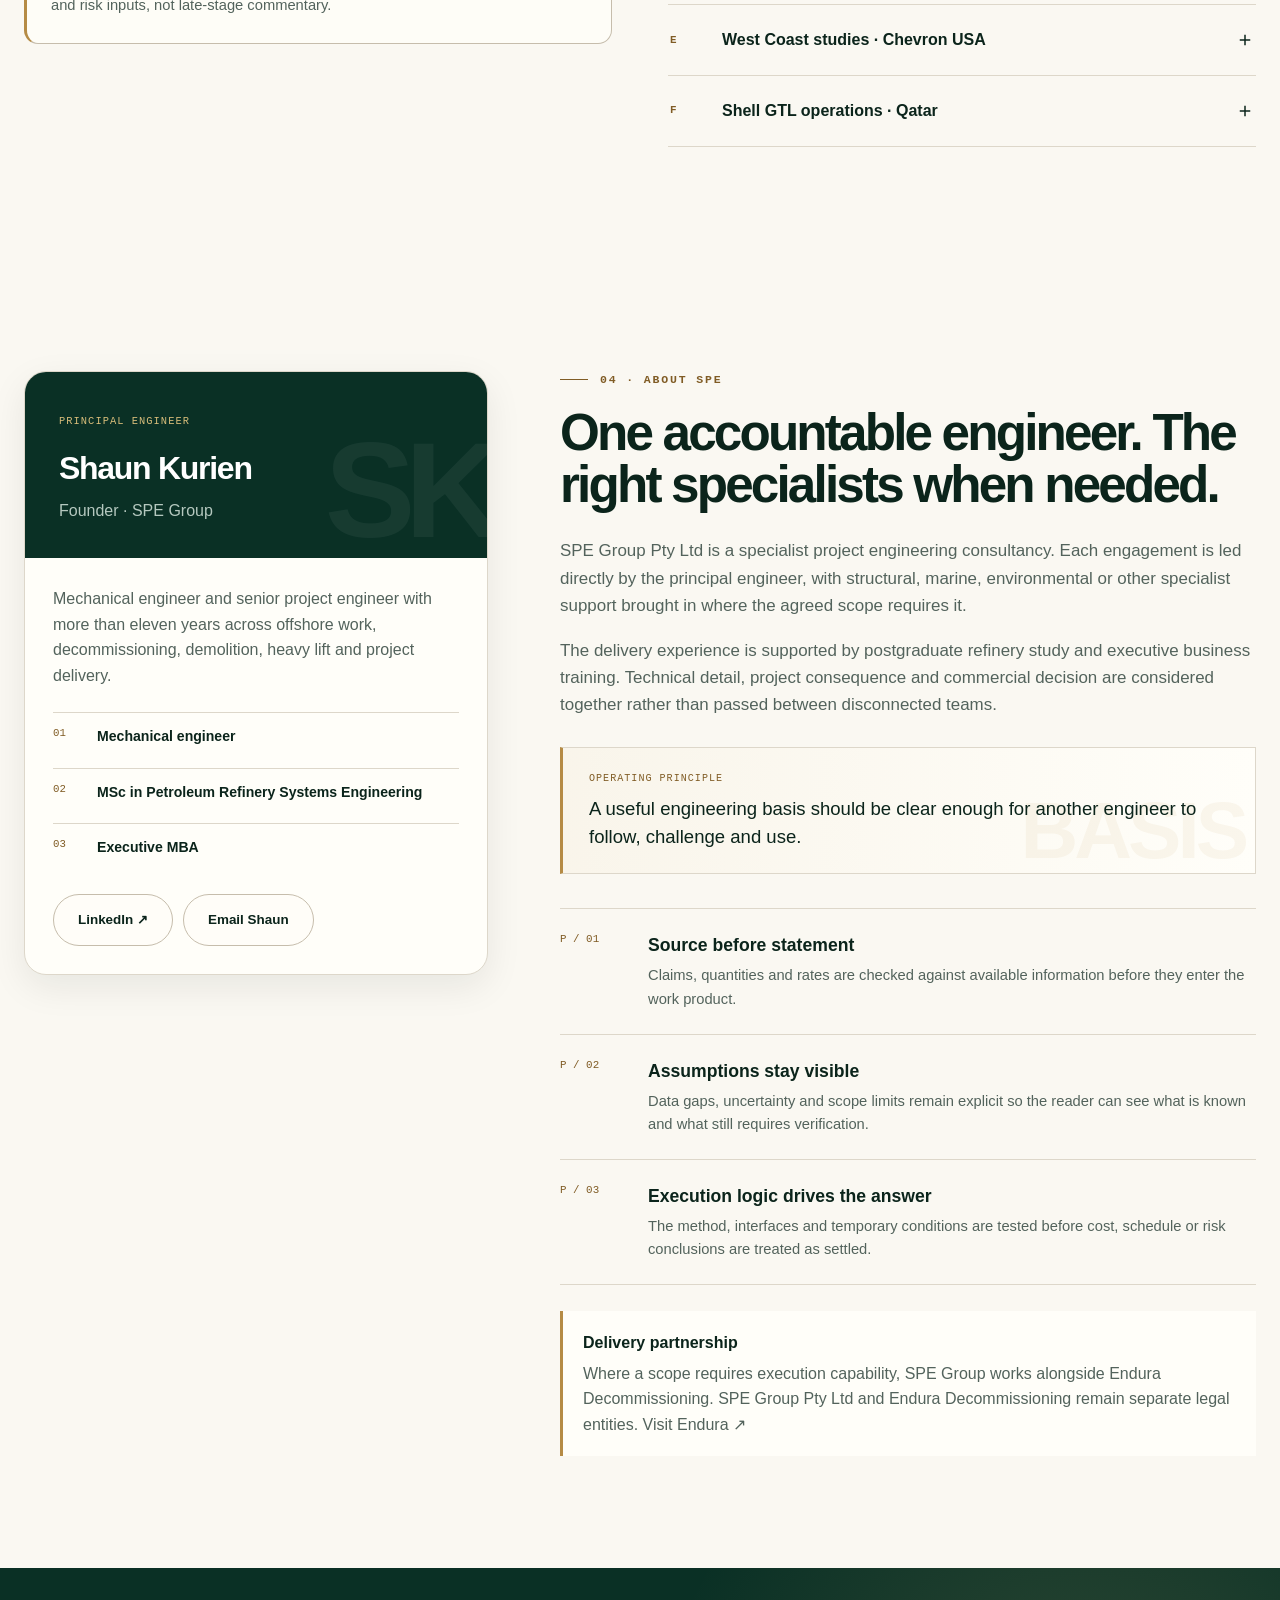
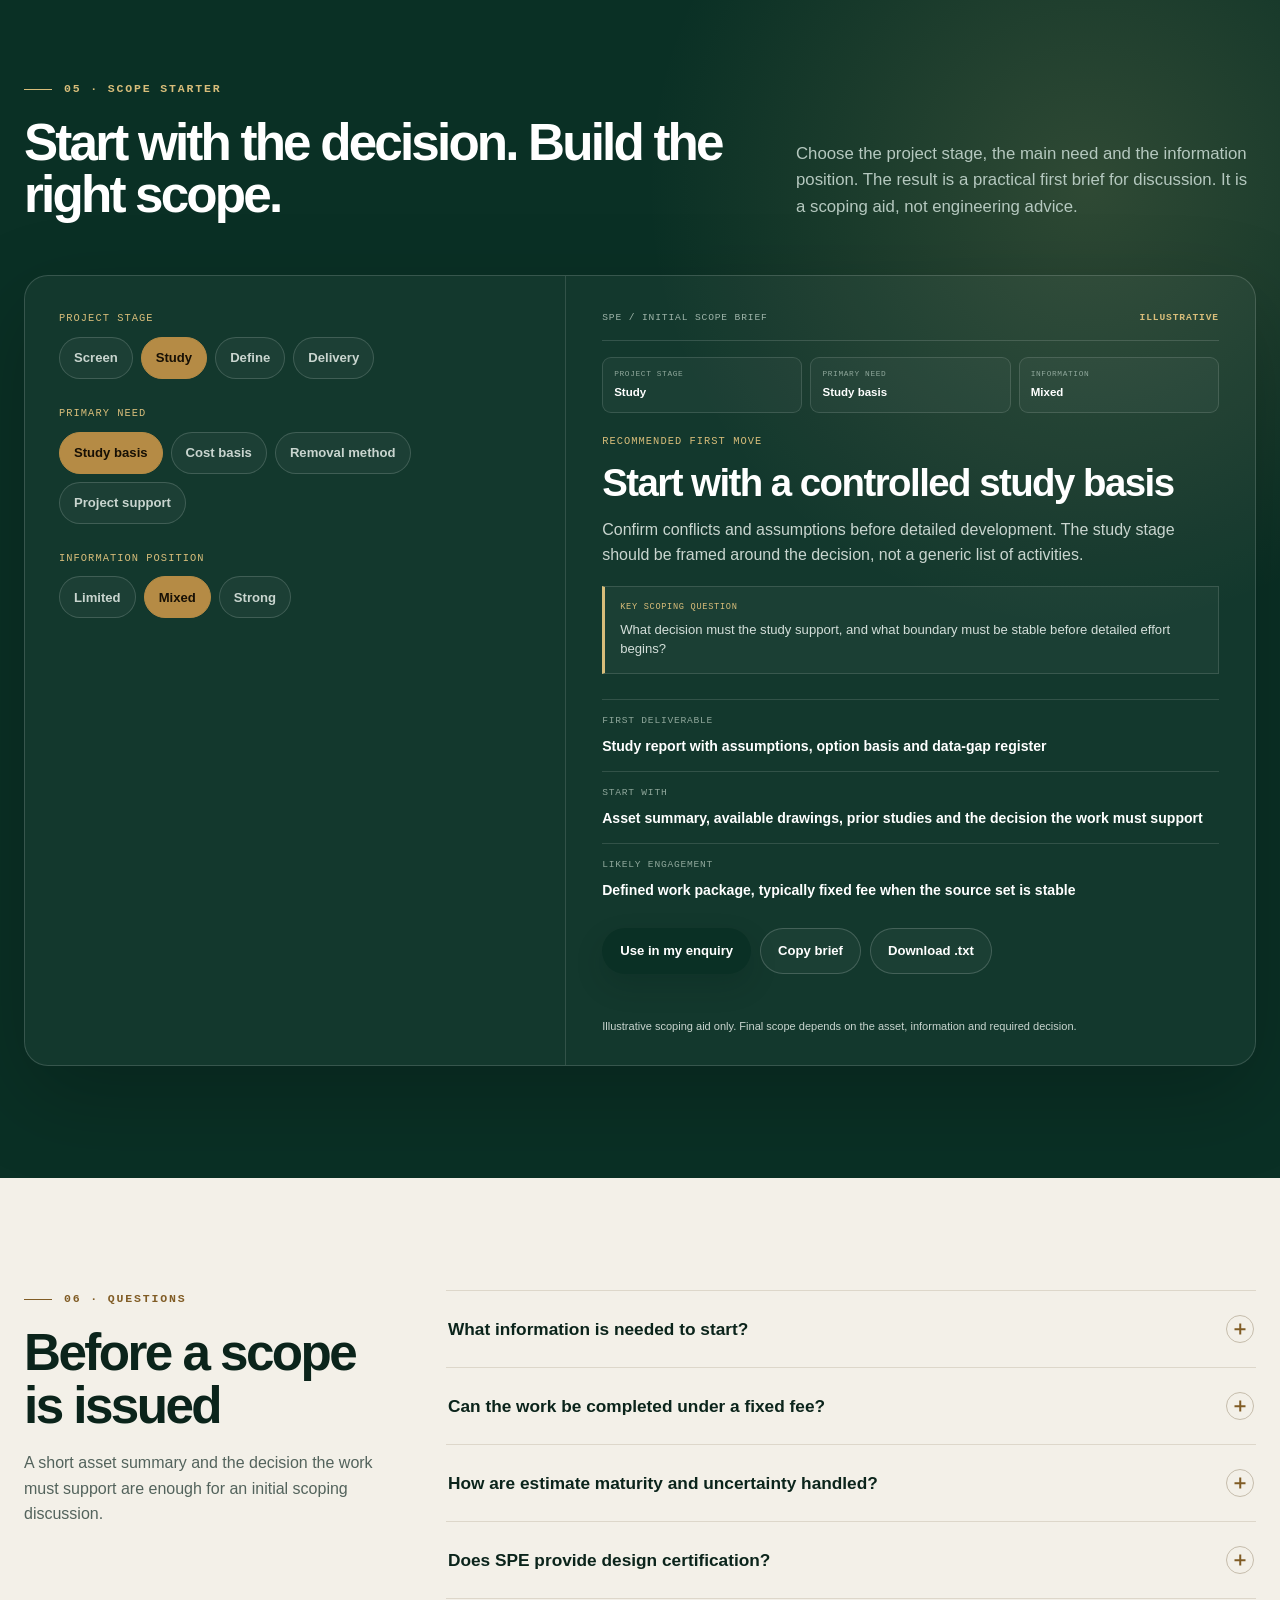
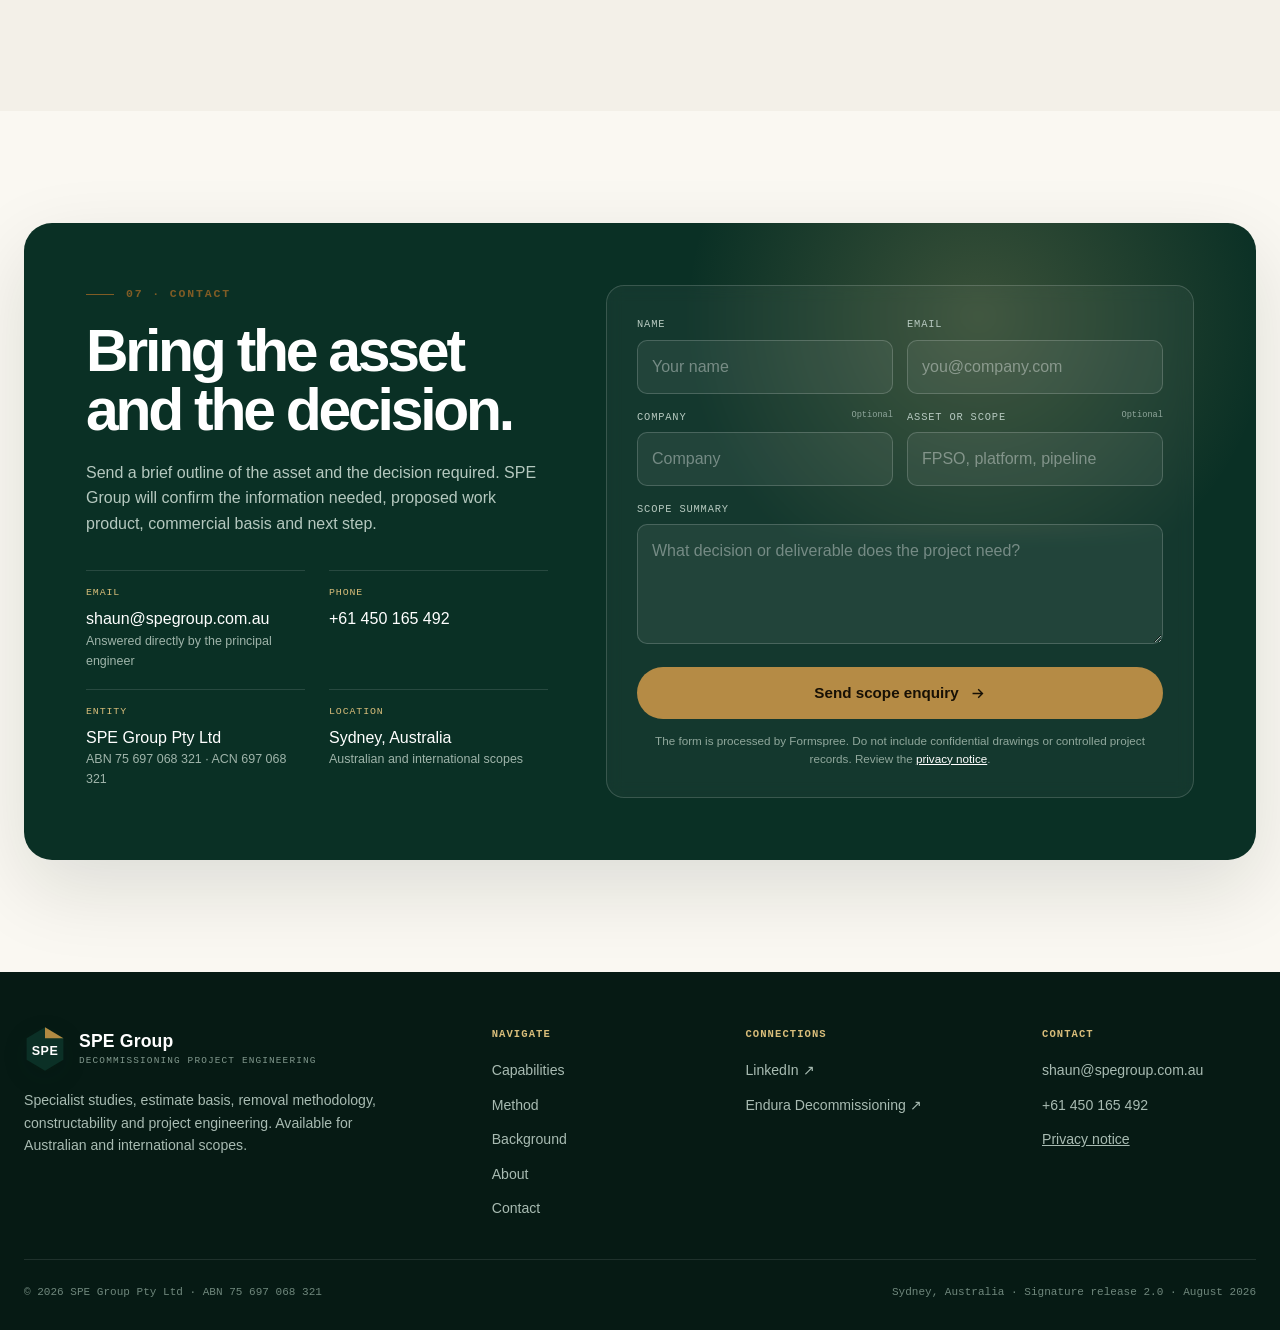
==== commit 476a02c2: "Add files via upload" ====
--- a/index.html
+++ b/index.html
@@ -10,7 +10,7 @@
 <link href="https://spegroup.com.au/" rel="canonical"/><link href="site.webmanifest" rel="manifest"/><link href="assets/img/favicon.svg" rel="icon" type="image/svg+xml"/><link href="icon-192.png" rel="apple-touch-icon"/>
 <meta content="#f3f0e8" id="themeColour" name="theme-color"/>
 <meta content="website" property="og:type"/><meta content="en_AU" property="og:locale"/><meta content="SPE Group" property="og:site_name"/><meta content="https://spegroup.com.au/" property="og:url"/><meta content="SPE Group | Decommissioning Project Engineering" property="og:title"/><meta content="Controlled engineering basis, removal methodology, constructability and project support grounded in execution." property="og:description"/><meta content="https://spegroup.com.au/og-cover.png" property="og:image"/><meta content="1200" property="og:image:width"/><meta content="630" property="og:image:height"/><meta content="SPE Group, decommissioning project engineering grounded in execution." property="og:image:alt"/><meta content="summary_large_image" name="twitter:card"/><meta content="SPE Group | Decommissioning Project Engineering" name="twitter:title"/><meta content="Controlled engineering basis, removal methodology, constructability and project support grounded in execution." name="twitter:description"/><meta content="https://spegroup.com.au/og-cover.png" name="twitter:image"/>
-<script src="assets/js/theme-init.v14.2.js"></script><link href="assets/css/site.v14.2.css" rel="stylesheet"/>
+<script src="assets/js/theme-init.v17.js"></script><link href="assets/css/site.v17.css" rel="stylesheet"/>
 <script type="application/ld+json">{"@context":"https://schema.org","@type":"ProfessionalService","@id":"https://spegroup.com.au/#organisation","name":"SPE Group","legalName":"SPE Group Pty Ltd","url":"https://spegroup.com.au/","description":"Decommissioning project engineering, estimate basis, constructability and removal methodology support for offshore and onshore assets.","email":"shaun@spegroup.com.au","telephone":"+61450165492","contactPoint":{"@type":"ContactPoint","contactType":"project enquiries","email":"shaun@spegroup.com.au","telephone":"+61450165492","availableLanguage":"English"},"founder":{"@type":"Person","name":"Shaun Kurien","jobTitle":"Founder and Principal Engineer","sameAs":"https://www.linkedin.com/in/shaunkr/","description":"Mechanical engineer and decommissioning project engineer with an MSc in Petroleum Refinery Systems Engineering and an Executive MBA.","hasCredential":[{"@type":"EducationalOccupationalCredential","name":"MSc in Petroleum Refinery Systems Engineering","credentialCategory":"degree"},{"@type":"EducationalOccupationalCredential","name":"Executive MBA","credentialCategory":"degree"}]},"foundingDate":"2026","sameAs":["https://www.linkedin.com/in/shaunkr/"],"address":{"@type":"PostalAddress","addressLocality":"Sydney","addressRegion":"NSW","addressCountry":"AU"},"areaServed":["Australia","International"],"identifier":["ABN 75 697 068 321","ACN 697 068 321"],"knowsAbout":["Offshore decommissioning","Decommissioning cost estimation","Removal methodology","Constructability","Heavy lift","SPMT","Demolition planning","Petroleum refining","Business case development","Project commercial strategy"],"logo":"https://spegroup.com.au/icon-512.png","image":"https://spegroup.com.au/og-cover.png","serviceType":["Decommissioning studies","Decommissioning cost estimating","Removal methodology","Constructability review","Project engineering support"]}</script>
 </head>
 <body>
@@ -22,7 +22,7 @@
 </div></header>
 <dialog aria-label="Navigation menu" class="mobile-menu" id="mobileMenu"><div class="mobile-menu-inner"><div class="mobile-menu-top"><a class="brand" href="#top"><img alt="" class="brand-mark" src="assets/img/spe-mark.svg"/><span class="brand-name">SPE Group</span></a><button aria-label="Close navigation" class="icon-button" id="menuClose" type="button"><svg aria-hidden="true" fill="none" height="19" stroke="currentColor" stroke-width="2" viewbox="0 0 24 24" width="19"><path d="M6 6l12 12M18 6 6 18"></path></svg></button></div><ul class="mobile-links"><li><a href="#capabilities"><span>Capabilities</span><small>01</small></a></li><li><a href="#method"><span>Method</span><small>02</small></a></li><li><a href="#background"><span>Background</span><small>03</small></a></li><li><a href="#about"><span>About</span><small>04</small></a></li><li><a href="#contact"><span>Contact</span><small>05</small></a></li></ul><div class="mobile-menu-actions"><button aria-pressed="false" class="btn btn-secondary" id="mobileThemeButton" type="button">Use dark theme</button><a class="btn btn-primary" href="#contact">Discuss a scope</a></div></div></dialog>
 <main id="main">
-<section class="hero hero-plate" id="top"><div aria-hidden="true" class="hero-grid-bg"></div><div aria-hidden="true" class="drawing-frame"><span class="df-head">SPE GROUP &middot; DWG NO. SPE-WEB-2026-01 &middot; SHEET 01 / 01 &middot; CONTROLLED COPY</span><i class="df-c df-tl"></i><i class="df-c df-tr"></i><i class="df-c df-bl"></i><i class="df-c df-br"></i></div><div aria-hidden="true" class="hero-linework"><svg preserveaspectratio="none" viewbox="0 0 1440 800"><path d="M765 105C940 56 1075 92 1216 210S1360 420 1440 438"></path><path d="M770 615C930 542 1066 548 1180 615S1350 720 1440 690" opacity=".38"></path><circle cx="905" cy="78" r="4"></circle><circle cx="1188" cy="188" r="4"></circle><circle cx="1340" cy="410" r="4"></circle></svg></div>
+<section class="hero hero-plate" id="top"><div aria-hidden="true" class="hero-grid-bg"></div><div aria-hidden="true" class="drawing-frame"><span class="df-head">SPE GROUP &middot; DECOMMISSIONING PROJECT ENGINEERING &middot; SYDNEY, AUSTRALIA</span><i class="df-c df-tl"></i><i class="df-c df-tr"></i><i class="df-c df-bl"></i><i class="df-c df-br"></i></div><div aria-hidden="true" class="hero-linework"><svg preserveaspectratio="none" viewbox="0 0 1440 800"><path d="M765 105C940 56 1075 92 1216 210S1360 420 1440 438"></path><path d="M770 615C930 542 1066 548 1180 615S1350 720 1440 690" opacity=".38"></path><circle cx="905" cy="78" r="4"></circle><circle cx="1188" cy="188" r="4"></circle><circle cx="1340" cy="410" r="4"></circle></svg></div>
 <div class="shell hero-layout"><div class="hero-copy"><div class="hero-eyebrow-row"><span class="eyebrow">Decommissioning project engineering</span><span class="availability"><i></i>Sydney · International scopes</span></div><h1>Engineering that holds up <span>when the plan meets the field.</span></h1><p class="hero-lead">Technical studies, estimate basis, constructability and removal methodology for offshore and onshore decommissioning. The same principal engineer remains accountable from source review to issued decision.</p><div class="hero-actions"><a class="btn btn-primary" href="#contact">Discuss a scope <svg aria-hidden="true" fill="none" height="17" stroke="currentColor" stroke-width="2" viewbox="0 0 24 24" width="17"><path d="M5 12h14M13 6l6 6-6 6"></path></svg></a><a class="btn btn-secondary" href="#capabilities">Review capabilities</a></div><nav aria-label="Capability shortcuts" class="hero-caps reveal delay-3"><span class="hero-caps-label">Direct to capability</span><a data-cap="0" href="#capabilities"><i>01</i>Studies</a><a data-cap="1" href="#capabilities"><i>02</i>Cost basis</a><a data-cap="2" href="#capabilities"><i>03</i>Removal method</a><a data-cap="3" href="#capabilities"><i>04</i>Constructability</a><a data-cap="4" href="#capabilities"><i>05</i>Project support</a></nav><div aria-label="Key experience" class="hero-proof"><div class="proof-item"><strong>11+</strong><span>years across offshore, heavy lift and demolition work</span></div><div class="proof-item"><strong>04</strong><span>project markets across Australia and international basins</span></div><div class="proof-item"><strong>01</strong><span>principal engineer accountable for each deliverable</span></div></div></div>
 <div class="dossier-wrap"><div class="dossier-label"><span>Controlled basis · illustrative</span><b>Work product · Rev 01</b></div><div class="dossier"><div aria-label="Project basis dossier stage" class="dossier-tabs" role="tablist"><button aria-controls="dossier-panel-1" aria-selected="true" class="dossier-tab" data-title="Frame" id="dossier-tab-1" role="tab" type="button">Frame</button><button aria-controls="dossier-panel-2" aria-selected="false" class="dossier-tab" data-title="Evidence" id="dossier-tab-2" role="tab" type="button">Evidence</button><button aria-controls="dossier-panel-3" aria-selected="false" class="dossier-tab" data-title="Method" id="dossier-tab-3" role="tab" type="button">Method</button><button aria-controls="dossier-panel-4" aria-selected="false" class="dossier-tab" data-title="Issue" id="dossier-tab-4" role="tab" type="button">Issue</button></div><div aria-hidden="true" class="dossier-trace">
 <span class="is-active"><i></i><b>Boundary</b></span>
@@ -34,7 +34,7 @@
 <article aria-labelledby="dossier-tab-2" class="basis-sheet" data-depth="1" data-stage-index="1" id="dossier-panel-2" role="tabpanel" tabindex="0"><div class="sheet-head"><strong>SPE / BASIS / 02</strong><div class="sheet-head-meta"><span>VERIFY THE EVIDENCE</span><small>B2 / C1</small></div></div><div class="sheet-body"><h2 class="sheet-title">Source position made visible</h2><p class="sheet-copy">Drawings, reports, quantities and previous conclusions are checked. Conflicts and missing information remain explicit.</p><div class="register"><div class="register-row good"><i></i><span>Drawings and revisions indexed</span><small>VERIFIED</small></div><div class="register-row good"><i></i><span>Quantity source recorded</span><small>TRACED</small></div><div class="register-row open"><i></i><span>Unverified structural modification</span><small>OPEN</small></div><div class="register-row open"><i></i><span>Hazardous material position</span><small>GAP</small></div></div><div class="sheet-grid"><div class="paper-block"><span>Rule</span><b>Evidence and assumption never share the same status</b></div><div class="paper-block"><span>Output</span><b>Source register and gap actions</b></div></div><span class="revision-stamp">Source position traced</span></div></article>
 <article aria-labelledby="dossier-tab-3" class="basis-sheet" data-depth="2" data-stage-index="2" id="dossier-panel-3" role="tabpanel" tabindex="0"><div class="sheet-head"><strong>SPE / BASIS / 03</strong><div class="sheet-head-meta"><span>TEST THE METHOD</span><small>C3 / D2</small></div></div><div class="sheet-body"><h2 class="sheet-title">Execution logic before certainty</h2><p class="sheet-copy">Access, sequence, lifting, transport, temporary states and worksite interfaces are tested against the project basis.</p><div class="sequence"><div class="sequence-step"><i>01</i><b>Access</b><small>workface</small></div><div class="sequence-step"><i>02</i><b>Separate</b><small>sequence</small></div><div class="sequence-step"><i>03</i><b>Handle</b><small>lift / move</small></div><div class="sequence-step"><i>04</i><b>Close</b><small>disposal</small></div></div><div class="sheet-grid"><div class="paper-block"><span>Cost link</span><b>Method drives plant, duration and risk</b></div><div class="paper-block"><span>Control</span><b>Temporary conditions remain visible</b></div></div><span class="revision-stamp">Execution logic tested</span></div></article>
 <article aria-labelledby="dossier-tab-4" class="basis-sheet" data-depth="3" data-stage-index="3" id="dossier-panel-4" role="tabpanel" tabindex="0"><div class="sheet-head"><strong>SPE / BASIS / 04</strong><div class="sheet-head-meta"><span>ISSUE THE BASIS</span><small>D4 / I0</small></div></div><div class="sheet-body"><h2 class="sheet-title">A conclusion another engineer can follow</h2><p class="sheet-copy">The final work product states its source, assumptions, exclusions, uncertainty and next actions.</p><div class="basis-bars"><div class="basis-bar"><span>Scope control</span><div><i style="--w:94%"></i></div><small>94%</small></div><div class="basis-bar"><span>Evidence trace</span><div><i style="--w:86%"></i></div><small>86%</small></div><div class="basis-bar"><span>Method basis</span><div><i style="--w:82%"></i></div><small>82%</small></div><div class="basis-bar"><span>Decision ready</span><div><i style="--w:90%"></i></div><small>90%</small></div></div><span class="decision-stamp">Controlled for client decision</span><span class="revision-stamp">Controlled basis issued</span></div></article>
-</div><div class="dossier-caption"><div><strong>Project basis dossier</strong> · an illustrative view of how SPE structures engineering work</div><span>No project or client data shown</span></div></div></div></div><div class="title-block" role="presentation"><div><span>Project</span><b>Decommissioning project engineering</b></div><div><span>Drawn</span><b>S. Kurien</b></div><div><span>Checked</span><b>Principal engineer</b></div><div><span>Scale</span><b>NTS</b></div><div><span>Rev</span><b class="tb-rev">2.1</b></div><div><span>Status</span><b>Issued for use</b></div></div></section>
+</div><div class="dossier-caption"><div><strong>Project basis dossier</strong> · an illustrative view of how SPE structures engineering work</div><span>No project or client data shown</span></div></div></div></div><div class="title-block" role="presentation"><div><span>Entity</span><b>SPE Group Pty Ltd</b></div><div><span>Principal</span><b>S. Kurien</b></div><div><span>ABN</span><b>75 697 068 321</b></div><div><span>Base</span><b>Sydney, Australia</b></div><div><span>Scopes</span><b>Australian &middot; International</b></div><div><span>Status</span><b class="tb-rev">Available for engagement</b></div></div></section>
 <section aria-labelledby="basisShiftTitle" class="basis-shift">
 <div class="shell">
 <div class="basis-shift-head reveal">
@@ -129,4 +129,4 @@
 <footer class="footer"><div class="shell"><div class="footer-top"><div><a class="brand" href="#top"><img alt="" class="brand-mark" src="assets/img/spe-mark.svg"/><span class="brand-copy"><span class="brand-name">SPE Group</span><span class="brand-sub">Decommissioning project engineering</span></span></a><p class="footer-copy">Specialist studies, estimate basis, removal methodology, constructability and project engineering. Available for Australian and international scopes.</p></div><div><h3>Navigate</h3><ul><li><a href="#capabilities">Capabilities</a></li><li><a href="#method">Method</a></li><li><a href="#background">Background</a></li><li><a href="#about">About</a></li><li><a href="#contact">Contact</a></li></ul></div><div><h3>Connections</h3><ul><li><a href="https://www.linkedin.com/in/shaunkr/" rel="noopener noreferrer" target="_blank">LinkedIn ↗</a></li><li><a href="https://enduradecom.com/" rel="noopener noreferrer" target="_blank">Endura Decommissioning ↗</a></li></ul></div><div><h3>Contact</h3><ul><li><a href="mailto:shaun@spegroup.com.au">shaun@spegroup.com.au</a></li><li><a href="tel:+61450165492">+61 450 165 492</a></li><li><button data-open-privacy="" type="button">Privacy notice</button></li></ul></div></div><div class="footer-bottom"><span>© <span id="year"></span> SPE Group Pty Ltd · ABN 75 697 068 321</span><span>Sydney, Australia · Signature release 2.0 · August 2026</span></div></div></footer>
 <div aria-label="Contact actions" class="mobile-cta"><a class="btn btn-primary" href="#contact">Discuss a scope</a><a aria-label="Call SPE Group" class="btn btn-secondary call" href="tel:+61450165492"><svg fill="none" height="19" stroke="currentColor" stroke-width="2" viewbox="0 0 24 24" width="19"><path d="M22 16.9v3a2 2 0 0 1-2.2 2 19.8 19.8 0 0 1-8.6-3 19.5 19.5 0 0 1-6-6 19.8 19.8 0 0 1-3-8.6A2 2 0 0 1 4.1 2h3a2 2 0 0 1 2 1.7c.1.9.3 1.8.6 2.6a2 2 0 0 1-.5 2.1L8 9.6a16 16 0 0 0 6 6l1.2-1.2a2 2 0 0 1 2.1-.5c.8.3 1.7.5 2.6.6a2 2 0 0 1 1.7 2z"></path></svg></a></div>
 <dialog aria-describedby="privacySummary" aria-labelledby="privacyTitle" class="privacy-dialog" id="privacyDialog"><div class="privacy-head"><h2 id="privacyTitle">Privacy notice</h2><button aria-label="Close privacy notice" class="icon-button" id="privacyClose" type="button"><svg fill="none" height="18" stroke="currentColor" stroke-width="2" viewbox="0 0 24 24" width="18"><path d="M6 6l12 12M18 6 6 18"></path></svg></button></div><div class="privacy-body"><p id="privacySummary">The contact form collects the name, email address, company, asset description and message entered by the user so SPE Group can respond to the enquiry.</p><p>Form submissions are processed by Formspree. Do not submit confidential drawings, controlled project records or sensitive personal information through the public form.</p><p>Information received by SPE Group is used for enquiry handling and potential project scoping. It is not sold or added to a public marketing list.</p><p>Requests to access or delete enquiry information can be sent to <a href="mailto:shaun@spegroup.com.au">shaun@spegroup.com.au</a>.</p></div></dialog>
-<script src="assets/js/app.v14.2.js"></script></body></html>+<script src="assets/js/app.v17.js"></script></body></html>
--- a/assets/css/site.v17.css
+++ b/assets/css/site.v17.css
@@ -0,0 +1,360 @@
+
+:root{
+  color-scheme:light;
+  --green-950:#061a14;--green-900:#0a3025;--green-800:#124f3e;--green-700:#1e6a54;
+  --brass-700:#805c25;--brass-600:#9d7330;--brass-500:#b58b45;--brass-300:#d8bd7a;
+  --paper:#f3f0e8;--paper-2:#faf8f2;--surface:#fffef9;--surface-2:#ece8de;
+  --ink:#0b241b;--muted:#53635c;--faint:#77847e;--line:#ddd7ca;--line-strong:#c6bdac;
+  --warning:#a55d31;--success:#27855f;--shadow:0 28px 80px rgba(6,26,20,.12);--shadow-soft:0 12px 36px rgba(6,26,20,.08);
+  --max:1280px;--header:84px;--radius:18px;--ease:cubic-bezier(.22,.61,.36,1);
+}
+html[data-theme="dark"]{
+  color-scheme:dark;--paper:#071711;--paper-2:#0a2018;--surface:#0d2a1f;--surface-2:#113429;
+  --ink:#edf4ef;--muted:#b1c0b9;--faint:#83958c;--line:#1a4031;--line-strong:#2a5a46;
+  --brass-700:#c99d4c;--brass-600:#d2aa61;--brass-500:#ddba78;--brass-300:#efd69c;
+  --shadow:0 32px 90px rgba(0,0,0,.42);--shadow-soft:0 14px 44px rgba(0,0,0,.3);
+}
+*{box-sizing:border-box;margin:0;padding:0}
+html{scroll-behavior:smooth;scroll-padding-top:calc(var(--header) + 18px);overflow-x:clip;min-width:320px}
+body{min-width:320px;font-family:"Aptos","Segoe UI Variable","Segoe UI",Arial,sans-serif;background:var(--paper);color:var(--ink);line-height:1.6;-webkit-font-smoothing:antialiased;text-rendering:optimizeLegibility;overflow-x:hidden}
+body::before{content:"";position:fixed;inset:0;z-index:1000;pointer-events:none;opacity:.024;background-image:url("data:image/svg+xml,%3Csvg viewBox='0 0 160 160' xmlns='http://www.w3.org/2000/svg'%3E%3Cfilter id='n'%3E%3CfeTurbulence type='fractalNoise' baseFrequency='.82' numOctaves='3' stitchTiles='stitch'/%3E%3C/filter%3E%3Crect width='100%25' height='100%25' filter='url(%23n)' opacity='.52'/%3E%3C/svg%3E");mix-blend-mode:multiply}
+html[data-theme="dark"] body::before{mix-blend-mode:screen;opacity:.018}
+a{color:inherit;text-decoration:none}button,input,textarea,select{font:inherit;color:inherit}button{cursor:pointer}img,svg{display:block;max-width:100%}
+::selection{background:rgba(181,139,69,.28)}
+:focus-visible{outline:3px solid var(--brass-500);outline-offset:4px;border-radius:6px}
+.skip-link{position:fixed;left:16px;top:-80px;z-index:1100;padding:12px 16px;background:var(--green-900);color:#fff;border-radius:8px;transition:top .2s}.skip-link:focus{top:16px}
+.shell{width:min(calc(100% - 48px),var(--max));margin-inline:auto}.section{padding:112px 0;position:relative}.section-paper{background:var(--paper-2)}
+.eyebrow{display:flex;align-items:center;gap:12px;font-family:ui-monospace,"SFMono-Regular",Consolas,monospace;font-size:.72rem;letter-spacing:.16em;text-transform:uppercase;color:var(--brass-700);font-weight:700}.eyebrow::before{content:"";width:28px;height:1px;background:currentColor}
+.section-head{display:grid;grid-template-columns:minmax(0,1fr) minmax(280px,460px);gap:64px;align-items:end;margin-bottom:54px}.section-head h2{font-size:clamp(2.15rem,4vw,3.65rem);line-height:1.02;letter-spacing:-.055em;max-width:820px;margin-top:18px}.section-head p{color:var(--muted);font-size:1.05rem;max-width:460px}
+.btn{position:relative;display:inline-flex;align-items:center;justify-content:center;gap:10px;min-height:52px;padding:0 24px;border-radius:999px;border:1px solid transparent;font-weight:750;font-size:.95rem;overflow:hidden;isolation:isolate;transition:transform .24s var(--ease),background .24s,border-color .24s,color .24s,box-shadow .24s}.btn:hover{transform:translateY(-2px)}.btn:active{transform:translateY(0) scale(.985)}
+.btn-primary{background:var(--green-900);color:#fff;box-shadow:0 12px 28px rgba(6,26,20,.18)}.btn-primary:hover{background:var(--green-800);box-shadow:0 18px 38px rgba(6,26,20,.22)}html[data-theme="dark"] .btn-primary{background:var(--brass-500);color:#171005}html[data-theme="dark"] .btn-primary:hover{background:var(--brass-300)}
+.btn-secondary{border-color:var(--line-strong);background:color-mix(in srgb,var(--surface) 72%,transparent)}.btn-secondary:hover{border-color:var(--brass-500);color:var(--brass-700)}
+.icon-button{width:44px;height:44px;border-radius:50%;border:1px solid var(--line);background:var(--surface);display:grid;place-items:center;transition:transform .2s,border-color .2s,background .2s}.icon-button:hover{transform:translateY(-1px);border-color:var(--brass-500)}
+.scroll-progress{position:fixed;inset:0 auto auto 0;width:0;height:3px;background:var(--brass-500);z-index:999}
+
+/* Header */
+.site-header{position:fixed;inset:0 0 auto;z-index:100;height:var(--header);border-bottom:1px solid transparent;transition:background .25s,border-color .25s,box-shadow .25s}.site-header.scrolled{background:color-mix(in srgb,var(--paper) 88%,transparent);backdrop-filter:blur(18px);border-color:var(--line);box-shadow:0 8px 28px rgba(6,26,20,.05)}
+.navbar{height:100%;display:flex;align-items:center;justify-content:space-between;gap:24px}.brand{display:flex;align-items:center;gap:13px;min-width:max-content}.brand-mark{width:42px;height:46px;filter:drop-shadow(0 7px 12px rgba(6,26,20,.12));transition:transform .35s var(--ease)}.brand:hover .brand-mark{transform:translateY(-2px) rotate(-2deg)}.brand-copy{line-height:1}.brand-name{display:block;font-weight:800;font-size:1.1rem;letter-spacing:.01em}.brand-sub{display:block;margin-top:6px;color:var(--faint);font-family:ui-monospace,"SFMono-Regular",Consolas,monospace;font-size:.59rem;letter-spacing:.12em;text-transform:uppercase}
+.desktop-nav{display:flex;align-items:center;gap:2px;list-style:none}.desktop-nav a{display:block;padding:10px 14px;color:var(--muted);font-weight:700;font-size:.91rem;border-radius:999px;transition:color .2s,background .2s}.desktop-nav a:hover,.desktop-nav a.active{color:var(--ink);background:var(--surface)}.nav-actions{display:flex;align-items:center;gap:10px}.menu-button{display:none}
+.mobile-menu{border:0;inset:0 0 0 auto;width:min(88vw,390px);height:100dvh;max-height:none;padding:0;background:var(--paper-2);color:var(--ink);box-shadow:-30px 0 80px rgba(0,0,0,.24)}.mobile-menu::backdrop{background:rgba(2,12,8,.6);backdrop-filter:blur(3px)}.mobile-menu-inner{min-height:100%;display:flex;flex-direction:column;padding:24px}.mobile-menu-top{display:flex;justify-content:space-between;align-items:center;padding-bottom:24px;border-bottom:1px solid var(--line)}.mobile-links{list-style:none;margin-top:22px}.mobile-links a{display:flex;align-items:center;justify-content:space-between;padding:18px 4px;border-bottom:1px solid var(--line);font-size:1.2rem;font-weight:750}.mobile-links small{font-family:ui-monospace,monospace;color:var(--brass-700)}.mobile-menu-actions{display:grid;gap:10px;margin-top:auto}.mobile-menu-actions .btn{width:100%}
+
+/* Hero */
+.hero{position:relative;min-height:790px;padding:calc(var(--header) + 96px) 0 82px;overflow:hidden;display:flex;align-items:center;isolation:isolate}.hero::before{content:"";position:absolute;inset:0;z-index:-4;background:radial-gradient(circle at 82% 20%,rgba(181,139,69,.19),transparent 29%),radial-gradient(circle at 5% 86%,rgba(18,79,62,.12),transparent 32%)}
+.hero-grid-bg{position:absolute;inset:0;z-index:-3;opacity:.52;background-image:linear-gradient(var(--line) 1px,transparent 1px),linear-gradient(90deg,var(--line) 1px,transparent 1px);background-size:58px 58px;mask-image:linear-gradient(to bottom,transparent 1%,#000 14%,#000 70%,transparent 100%)}
+.hero-linework{position:absolute;inset:0;z-index:-2;pointer-events:none}.hero-linework svg{width:100%;height:100%}.hero-linework path{fill:none;stroke:var(--brass-500);stroke-width:1.2;opacity:.42;stroke-dasharray:900;stroke-dashoffset:900;animation:draw-line 2.3s var(--ease) .35s forwards}.hero-linework circle{fill:var(--brass-500);opacity:0;animation:node-in .5s var(--ease) forwards}.hero-linework circle:nth-of-type(1){animation-delay:1s}.hero-linework circle:nth-of-type(2){animation-delay:1.35s}.hero-linework circle:nth-of-type(3){animation-delay:1.7s}@keyframes draw-line{to{stroke-dashoffset:0}}@keyframes node-in{to{opacity:.7}}
+.hero-layout{display:grid;grid-template-columns:minmax(0,1.03fr) minmax(480px,.97fr);gap:72px;align-items:center;position:relative}.hero-copy{position:relative;z-index:3}.hero-eyebrow-row{display:flex;align-items:center;gap:12px;flex-wrap:wrap}.availability{display:inline-flex;align-items:center;gap:9px;padding:8px 12px;border:1px solid var(--line-strong);border-radius:999px;background:color-mix(in srgb,var(--surface) 78%,transparent);color:var(--muted);font-family:ui-monospace,monospace;font-size:.71rem}.availability i{width:7px;height:7px;border-radius:50%;background:var(--success);animation:availability 1.8s ease-out 3}@keyframes availability{0%{box-shadow:0 0 0 0 rgba(39,133,95,.32)}70%,100%{box-shadow:0 0 0 8px rgba(39,133,95,0)}}
+.hero h1{font-size:clamp(3.35rem,6.3vw,6.1rem);line-height:.93;letter-spacing:-.072em;max-width:790px;margin:26px 0 29px}.hero h1 span{display:block;color:var(--green-700)}html[data-theme="dark"] .hero h1 span{color:var(--brass-300)}.hero-lead{font-size:clamp(1.04rem,1.55vw,1.22rem);color:var(--muted);max-width:660px;line-height:1.75}.hero-actions{display:flex;flex-wrap:wrap;gap:13px;margin-top:32px}.hero-proof{display:grid;grid-template-columns:repeat(3,1fr);gap:18px;margin-top:42px;padding-top:27px;border-top:1px solid var(--line)}.proof-item{display:flex;gap:10px;align-items:flex-start}.proof-item strong{font-family:ui-monospace,monospace;color:var(--brass-700);font-size:.82rem}.proof-item span{font-size:.86rem;color:var(--muted);line-height:1.45}
+
+/* Signature dossier */
+.dossier-wrap{position:relative;z-index:3;perspective:1400px}.dossier-label{display:flex;align-items:center;justify-content:space-between;gap:16px;margin-bottom:14px}.dossier-label span{font-family:ui-monospace,monospace;font-size:.68rem;letter-spacing:.12em;text-transform:uppercase;color:var(--faint)}.dossier-label b{font-family:ui-monospace,monospace;font-size:.66rem;color:var(--brass-700);letter-spacing:.08em;text-transform:uppercase}
+.dossier{position:relative;min-height:565px}.dossier-tabs{display:grid;grid-template-columns:repeat(4,1fr);gap:7px;margin-bottom:14px}.dossier-tab{border:1px solid var(--line);background:var(--surface-2);color:var(--muted);min-height:42px;border-radius:10px;font-family:ui-monospace,monospace;font-size:.68rem;font-weight:700;transition:background .2s,color .2s,border-color .2s,transform .2s}.dossier-tab:hover{transform:translateY(-1px);border-color:var(--brass-500)}.dossier-tab[aria-selected="true"]{background:var(--green-900);border-color:var(--green-900);color:#fff}html[data-theme="dark"] .dossier-tab[aria-selected="true"]{background:var(--brass-500);border-color:var(--brass-500);color:#171005}
+.sheet-stack{position:relative;height:490px}.basis-sheet{position:absolute;inset:0;border:1px solid var(--line-strong);border-radius:17px;background:linear-gradient(180deg,var(--surface),color-mix(in srgb,var(--surface) 92%,var(--paper)));box-shadow:var(--shadow);overflow:hidden;transform-origin:50% 100%;transition:transform .62s var(--ease),opacity .45s,border-color .35s,box-shadow .35s;opacity:.52;pointer-events:none}.basis-sheet[data-depth="3"]{transform:translate(34px,30px) rotate(2.7deg) scale(.94)}.basis-sheet[data-depth="2"]{transform:translate(23px,20px) rotate(1.7deg) scale(.96)}.basis-sheet[data-depth="1"]{transform:translate(12px,10px) rotate(.8deg) scale(.98)}.basis-sheet.is-active{z-index:6;opacity:1;pointer-events:auto;transform:none}.sheet-head{display:flex;align-items:center;justify-content:space-between;gap:18px;padding:18px 20px;border-bottom:1px solid var(--line);background:color-mix(in srgb,var(--surface) 88%,var(--surface-2))}.sheet-head strong{font-family:ui-monospace,monospace;font-size:.72rem;letter-spacing:.12em;text-transform:uppercase}.sheet-head span{font-family:ui-monospace,monospace;font-size:.62rem;color:var(--faint)}.sheet-body{padding:22px 22px 18px;min-height:350px;position:relative}.sheet-title{font-size:1.48rem;line-height:1.1;letter-spacing:-.035em;margin-bottom:7px}.sheet-copy{color:var(--muted);font-size:.9rem;max-width:430px}.sheet-grid{display:grid;grid-template-columns:1fr 1fr;gap:12px;margin-top:20px}.paper-block{padding:14px;border:1px solid var(--line);border-radius:11px;background:var(--paper-2)}.paper-block span{display:block;font-family:ui-monospace,monospace;font-size:.6rem;letter-spacing:.08em;text-transform:uppercase;color:var(--faint);margin-bottom:5px}.paper-block b{display:block;font-size:.84rem;line-height:1.35}.register{margin-top:20px;border-top:1px solid var(--line)}.register-row{display:grid;grid-template-columns:20px 1fr auto;gap:10px;align-items:center;padding:11px 2px;border-bottom:1px solid var(--line);font-size:.82rem}.register-row i{width:8px;height:8px;border-radius:50%;background:var(--line-strong)}.register-row.good i{background:var(--success)}.register-row.open i{background:var(--brass-500)}.register-row small{font-family:ui-monospace,monospace;color:var(--faint)}.redline{position:relative;display:inline-flex;float:right;margin-top:13px;font-family:ui-monospace,monospace;font-size:.62rem;letter-spacing:.08em;text-transform:uppercase;color:var(--warning);transform:rotate(-2.2deg);border:1px solid currentColor;padding:6px 8px;border-radius:4px;background:color-mix(in srgb,var(--surface) 88%,transparent)}.sequence{display:grid;grid-template-columns:repeat(4,1fr);gap:8px;margin-top:24px;position:relative}.sequence::before{content:"";position:absolute;left:7%;right:7%;top:22px;height:1px;background:var(--line-strong)}.sequence-step{position:relative;z-index:1;text-align:center}.sequence-step i{width:44px;height:44px;margin:0 auto 10px;border-radius:50%;display:grid;place-items:center;background:var(--surface);border:1px solid var(--line-strong);font-family:ui-monospace,monospace;font-style:normal;font-size:.7rem;color:var(--brass-700)}.sequence-step b{font-size:.78rem;display:block}.sequence-step small{font-size:.67rem;color:var(--faint)}.basis-bars{display:grid;gap:13px;margin-top:24px}.basis-bar{display:grid;grid-template-columns:120px 1fr 44px;gap:12px;align-items:center}.basis-bar span{font-size:.78rem}.basis-bar div{height:7px;border-radius:999px;background:var(--surface-2);overflow:hidden}.basis-bar i{display:block;height:100%;width:var(--w);background:linear-gradient(90deg,var(--brass-500),var(--green-700));border-radius:inherit}.basis-bar small{font-family:ui-monospace,monospace;color:var(--faint);text-align:right}.decision-stamp{display:inline-flex;align-items:center;gap:8px;margin-top:22px;padding:9px 12px;border:1px solid var(--green-700);color:var(--green-700);font-family:ui-monospace,monospace;font-size:.7rem;text-transform:uppercase;letter-spacing:.08em;border-radius:6px;transform:rotate(-1deg)}html[data-theme="dark"] .decision-stamp{color:var(--brass-300);border-color:var(--brass-300)}
+.dossier-caption{position:relative;z-index:8;display:flex;align-items:flex-start;justify-content:space-between;gap:18px;margin-top:18px;padding:8px 2px 0;color:var(--muted);font-size:.72rem}.dossier-caption strong{font-family:ui-monospace,monospace;color:var(--brass-700);text-transform:uppercase;letter-spacing:.08em}
+
+/* proof band */
+.proof-band{background:var(--green-900);color:#fff;border-block:1px solid rgba(255,255,255,.08)}.proof-band-grid{display:grid;grid-template-columns:1.15fr repeat(3,.95fr)}.proof-band-item{padding:29px 28px;border-right:1px solid rgba(255,255,255,.12)}.proof-band-item:last-child{border-right:0}.proof-band-item strong{display:block;font-size:1.28rem;letter-spacing:-.025em}.proof-band-item span{display:block;color:#b5c8bf;font-size:.82rem;margin-top:4px}.proof-band-item:first-child strong{font-size:1.58rem;color:var(--brass-300)}
+
+/* Capabilities navigator */
+.capability-layout{display:grid;grid-template-columns:370px 1fr;gap:46px;align-items:start}.capability-nav{border-top:1px solid var(--line)}.capability-button{width:100%;display:grid;grid-template-columns:44px 1fr auto;gap:14px;align-items:center;text-align:left;padding:20px 6px;border:0;border-bottom:1px solid var(--line);background:transparent;color:var(--muted);transition:color .2s,padding-left .25s var(--ease),background .25s}.capability-button:hover{color:var(--ink);padding-left:12px}.capability-button[aria-selected="true"]{color:var(--ink);background:linear-gradient(90deg,rgba(181,139,69,.09),transparent)}.capability-button .no{font-family:ui-monospace,monospace;color:var(--brass-700);font-size:.7rem}.capability-button b{font-size:1.04rem}.capability-button svg{transition:transform .25s}.capability-button[aria-selected="true"] svg{transform:translateX(4px)}
+.capability-stage{position:sticky;top:calc(var(--header) + 28px);min-height:510px;border:1px solid var(--line);border-radius:22px;background:var(--surface);box-shadow:var(--shadow-soft);overflow:hidden}.capability-panel{display:none;grid-template-columns:1fr .88fr;gap:32px;min-height:510px;padding:38px}.capability-panel.is-active{display:grid;animation:panel-in .48s var(--ease)}@keyframes panel-in{from{opacity:0;transform:translateY(8px)}to{opacity:1;transform:none}}.capability-kicker{font-family:ui-monospace,monospace;font-size:.66rem;letter-spacing:.1em;text-transform:uppercase;color:var(--brass-700)}.capability-panel h3{font-size:clamp(1.7rem,3vw,2.65rem);line-height:1.04;letter-spacing:-.045em;margin:17px 0 14px}.capability-panel p{color:var(--muted)}.capability-facts{display:grid;gap:16px;margin-top:28px}.capability-fact{padding-top:15px;border-top:1px solid var(--line)}.capability-fact span{display:block;font-family:ui-monospace,monospace;font-size:.61rem;letter-spacing:.08em;text-transform:uppercase;color:var(--faint);margin-bottom:5px}.capability-fact b{font-size:.9rem}.capability-visual{align-self:stretch;display:grid;place-items:center;border-left:1px solid var(--line);padding-left:24px}.capability-visual svg{width:100%;max-width:320px;color:var(--green-800)}html[data-theme="dark"] .capability-visual svg{color:var(--brass-300)}
+
+/* Method */
+.method{background:var(--green-900);color:#fff;overflow:hidden}.method::before{content:"";position:absolute;inset:0;background:radial-gradient(circle at 80% 18%,rgba(216,189,122,.17),transparent 28%),linear-gradient(rgba(255,255,255,.025) 1px,transparent 1px),linear-gradient(90deg,rgba(255,255,255,.025) 1px,transparent 1px);background-size:auto,72px 72px,72px 72px}.method .shell{position:relative}.method .eyebrow{color:var(--brass-300)}.method .section-head h2{color:#fff}.method .section-head p{color:#b5c8bf}.method-layout{display:grid;grid-template-columns:1fr 390px;gap:70px;align-items:start}.method-list{position:relative;--progress:0}.method-list::before{content:"";position:absolute;left:25px;top:25px;bottom:25px;width:1px;background:rgba(255,255,255,.16)}.method-list::after{content:"";position:absolute;left:25px;top:25px;bottom:25px;width:2px;background:linear-gradient(var(--brass-300),#5fc9a6);transform:scaleY(var(--progress));transform-origin:top}.method-step{position:relative;z-index:2;display:grid;grid-template-columns:52px 1fr;gap:24px;padding:0 0 43px}.method-step:last-child{padding-bottom:0}.method-marker{width:52px;height:52px;border-radius:50%;display:grid;place-items:center;background:var(--green-900);border:1px solid rgba(255,255,255,.22);font-family:ui-monospace,monospace;color:var(--brass-300);font-size:.7rem;font-weight:700;transition:background .25s,color .25s,border-color .25s}.method-step.is-active .method-marker{background:var(--brass-500);border-color:var(--brass-500);color:#171005;box-shadow:0 0 0 8px rgba(216,189,122,.11)}.method-copy{padding-top:6px}.method-copy h3{font-size:1.42rem;margin-bottom:8px}.method-copy p{color:#c9d5cf;max-width:670px}.method-tags{display:flex;flex-wrap:wrap;gap:8px;margin-top:14px}.method-tags span{padding:6px 9px;border:1px solid rgba(255,255,255,.14);border-radius:999px;font-family:ui-monospace,monospace;font-size:.63rem;color:#a9beb4}
+.method-specimen{position:sticky;top:calc(var(--header) + 28px)}.specimen-card{border:1px solid rgba(255,255,255,.15);border-radius:20px;background:rgba(255,255,255,.045);overflow:hidden;box-shadow:0 28px 80px rgba(0,0,0,.22)}.specimen-head{display:flex;align-items:center;justify-content:space-between;padding:18px 20px;border-bottom:1px solid rgba(255,255,255,.12);font-family:ui-monospace,monospace;font-size:.65rem;letter-spacing:.09em;text-transform:uppercase;color:#a9beb4}.specimen-stack{padding:22px;display:grid;gap:10px}.stack-layer{padding:18px;border:1px solid rgba(255,255,255,.12);border-radius:12px;background:rgba(255,255,255,.035);opacity:.55;transform:translateX(0);transition:opacity .3s,transform .35s var(--ease),background .3s,border-color .3s}.stack-layer.is-active{opacity:1;transform:translateX(-8px);background:rgba(216,189,122,.1);border-color:rgba(216,189,122,.42)}.stack-layer span{display:block;font-family:ui-monospace,monospace;font-size:.61rem;text-transform:uppercase;letter-spacing:.08em;color:var(--brass-300);margin-bottom:6px}.stack-layer b{font-size:.9rem}.specimen-readout{padding:18px 20px;border-top:1px solid rgba(255,255,255,.12)}.specimen-readout span{font-family:ui-monospace,monospace;font-size:.61rem;letter-spacing:.08em;text-transform:uppercase;color:var(--brass-300)}.specimen-readout p{color:#d4dfda;font-size:.88rem;margin-top:6px}
+
+/* Background */
+.background{background:var(--paper-2)}.background-layout{display:grid;grid-template-columns:1fr 1fr;gap:56px}.background-matrix{border-top:1px solid var(--line)}.matrix-row{display:grid;grid-template-columns:150px 1fr;gap:26px;padding:21px 2px;border-bottom:1px solid var(--line)}.matrix-row span{font-family:ui-monospace,monospace;font-size:.68rem;letter-spacing:.09em;text-transform:uppercase;color:var(--brass-700)}.matrix-row p{color:var(--muted)}
+.case-notes{border-top:1px solid var(--line)}.case-note{border-bottom:1px solid var(--line)}.case-note summary{list-style:none;cursor:pointer;display:grid;grid-template-columns:36px 1fr auto;gap:16px;align-items:center;padding:22px 2px;font-weight:750}.case-note summary::-webkit-details-marker{display:none}.case-note summary .case-no{font-family:ui-monospace,monospace;color:var(--brass-700);font-size:.68rem}.case-note summary svg{transition:transform .25s}.case-note[open] summary svg{transform:rotate(45deg)}.case-body{padding:0 40px 23px 52px}.case-body dl{display:grid;gap:13px}.case-body div{display:grid;grid-template-columns:112px 1fr;gap:14px}.case-body dt{font-family:ui-monospace,monospace;font-size:.61rem;letter-spacing:.08em;text-transform:uppercase;color:var(--faint)}.case-body dd{color:var(--muted);font-size:.9rem}
+
+/* About */
+.about-layout{display:grid;grid-template-columns:minmax(330px,.8fr) minmax(0,1.2fr);gap:72px;align-items:start}.principal-card{position:sticky;top:calc(var(--header) + 28px);border:1px solid var(--line);border-radius:22px;background:var(--surface);box-shadow:var(--shadow-soft);overflow:hidden}.principal-top{padding:34px;background:var(--green-900);color:#fff;position:relative}.principal-top::after{content:"SK";position:absolute;right:-5px;bottom:-42px;font-size:8.5rem;font-weight:900;color:rgba(255,255,255,.055);letter-spacing:-.08em}.principal-label{font-family:ui-monospace,monospace;font-size:.65rem;letter-spacing:.1em;text-transform:uppercase;color:var(--brass-300)}.principal-top h3{font-size:2rem;letter-spacing:-.04em;margin:12px 0 4px}.principal-top p{color:#b5c8bf}.principal-body{padding:28px}.principal-body>p{color:var(--muted)}.credentials{display:grid;gap:8px;margin-top:24px}.credential{display:grid;grid-template-columns:32px 1fr;gap:12px;padding:12px 0;border-top:1px solid var(--line)}.credential span{font-family:ui-monospace,monospace;color:var(--brass-700);font-size:.67rem}.credential b{font-size:.88rem}.principal-actions{display:flex;gap:10px;flex-wrap:wrap;margin-top:23px}.principal-actions a{font-size:.84rem}.about-copy h2{font-size:clamp(2.1rem,4vw,3.7rem);line-height:1.02;letter-spacing:-.055em;margin:18px 0 26px}.about-copy>p{font-size:1.06rem;color:var(--muted);margin-bottom:18px;max-width:740px}.principles{margin-top:34px;border-top:1px solid var(--line)}.principle{display:grid;grid-template-columns:68px 1fr;gap:20px;padding:22px 0;border-bottom:1px solid var(--line)}.principle span{font-family:ui-monospace,monospace;color:var(--brass-700);font-size:.68rem}.principle h3{font-size:1.1rem;margin-bottom:5px}.principle p{color:var(--muted);font-size:.92rem}.partner-note{margin-top:26px;padding:19px 20px;border-left:3px solid var(--brass-500);background:var(--surface);color:var(--muted)}.partner-note strong{display:block;color:var(--ink);margin-bottom:5px}
+
+/* Scope starter */
+.scope-starter{background:var(--green-900);color:#fff;overflow:hidden}.scope-starter::before{content:"";position:absolute;inset:0;background:radial-gradient(circle at 85% 18%,rgba(216,189,122,.18),transparent 30%)}.scope-starter .shell{position:relative}.scope-starter .eyebrow{color:var(--brass-300)}.scope-starter h2{color:#fff}.scope-starter .section-head p{color:#b5c8bf}.scope-tool{display:grid;grid-template-columns:1.05fr .95fr;border:1px solid rgba(255,255,255,.15);border-radius:24px;background:rgba(255,255,255,.04);overflow:hidden;box-shadow:0 30px 90px rgba(0,0,0,.22)}.scope-inputs{padding:34px;border-right:1px solid rgba(255,255,255,.13)}.scope-question{margin-bottom:26px}.scope-question:last-child{margin-bottom:0}.scope-question>span{display:block;font-family:ui-monospace,monospace;font-size:.65rem;letter-spacing:.1em;text-transform:uppercase;color:var(--brass-300);margin-bottom:10px}.option-grid{display:flex;flex-wrap:wrap;gap:8px}.scope-option{min-height:42px;padding:0 14px;border:1px solid rgba(255,255,255,.16);border-radius:999px;background:rgba(255,255,255,.04);color:#c9d5cf;font-size:.82rem;font-weight:700;transition:background .2s,border-color .2s,color .2s,transform .2s}.scope-option:hover{transform:translateY(-1px);border-color:var(--brass-300)}.scope-option[aria-pressed="true"]{background:var(--brass-500);border-color:var(--brass-500);color:#171005}.scope-output{padding:36px;display:flex;flex-direction:column}.scope-output-label{font-family:ui-monospace,monospace;font-size:.65rem;letter-spacing:.1em;text-transform:uppercase;color:var(--brass-300)}.scope-output h3{font-size:clamp(1.7rem,3vw,2.5rem);line-height:1.05;letter-spacing:-.04em;margin:14px 0 13px}.scope-output>p{color:#c9d5cf}.scope-recommendation{display:grid;gap:12px;margin-top:25px}.scope-recommendation div{padding-top:13px;border-top:1px solid rgba(255,255,255,.13)}.scope-recommendation span{display:block;font-family:ui-monospace,monospace;font-size:.6rem;letter-spacing:.08em;text-transform:uppercase;color:#8fa79b;margin-bottom:5px}.scope-recommendation b{font-size:.88rem}.scope-output .btn{margin-top:auto;align-self:flex-start}.scope-disclaimer{font-size:.69rem;color:#83998e;margin-top:14px}
+
+/* FAQ */
+.faq-layout{display:grid;grid-template-columns:350px 1fr;gap:72px}.faq-intro h2{font-size:clamp(2.1rem,4vw,3.5rem);line-height:1.03;letter-spacing:-.05em;margin:18px 0}.faq-intro p{color:var(--muted)}.faq-list{border-top:1px solid var(--line)}.faq-item{border-bottom:1px solid var(--line)}.faq-item summary{list-style:none;cursor:pointer;display:flex;align-items:center;justify-content:space-between;gap:20px;padding:24px 2px;font-size:1.08rem;font-weight:750}.faq-item summary::-webkit-details-marker{display:none}.faq-toggle{width:28px;height:28px;border:1px solid var(--line-strong);border-radius:50%;position:relative;flex:0 0 auto}.faq-toggle::before,.faq-toggle::after{content:"";position:absolute;left:50%;top:50%;background:var(--brass-700);transform:translate(-50%,-50%);transition:transform .2s}.faq-toggle::before{width:11px;height:1.5px}.faq-toggle::after{width:1.5px;height:11px}.faq-item[open] .faq-toggle::after{transform:translate(-50%,-50%) scaleY(0)}.faq-answer{padding:0 44px 24px 2px;color:var(--muted);max-width:760px}
+
+/* Contact */
+.contact{padding:112px 0;background:var(--paper-2)}.contact-shell{position:relative;overflow:hidden;border-radius:28px;background:var(--green-900);color:#fff;padding:62px;box-shadow:var(--shadow)}.contact-shell::before{content:"";position:absolute;inset:-20% -10% auto 45%;height:440px;background:radial-gradient(circle,rgba(216,189,122,.23),transparent 64%)}.contact-grid{position:relative;display:grid;grid-template-columns:.88fr 1.12fr;gap:58px;align-items:start}.contact h2{font-size:clamp(2.2rem,4.6vw,4rem);line-height:1;letter-spacing:-.055em;margin:18px 0 20px;color:#fff}.contact-copy>p{color:#b5c8bf;max-width:500px}.contact-details{display:grid;grid-template-columns:1fr 1fr;gap:17px 24px;margin-top:34px}.contact-detail{padding-top:14px;border-top:1px solid rgba(255,255,255,.12)}.contact-detail span{display:block;font-family:ui-monospace,monospace;font-size:.62rem;letter-spacing:.09em;text-transform:uppercase;color:var(--brass-300);margin-bottom:5px}.contact-detail a,.contact-detail p{color:#fff;font-size:1rem}.contact-detail small{display:block;color:#9fb4aa;font-size:.78rem}.contact-form{padding:30px;border:1px solid rgba(255,255,255,.16);border-radius:18px;background:rgba(255,255,255,.045);backdrop-filter:blur(8px)}.form-row{display:grid;grid-template-columns:1fr 1fr;gap:14px}.field{margin-bottom:15px}.field label{display:flex;justify-content:space-between;gap:10px;font-family:ui-monospace,monospace;font-size:.65rem;letter-spacing:.08em;text-transform:uppercase;color:#b7c9c0;margin-bottom:7px}.field label small{font-family:inherit;text-transform:none;letter-spacing:0;color:#8fa69b}.field input,.field textarea{width:100%;border:1px solid rgba(255,255,255,.18);border-radius:10px;background:rgba(255,255,255,.06);color:#fff;padding:13px 14px;transition:border-color .2s,background .2s,box-shadow .2s}.field input::placeholder,.field textarea::placeholder{color:rgba(255,255,255,.38)}.field input:focus,.field textarea:focus{outline:none;border-color:var(--brass-300);background:rgba(255,255,255,.09);box-shadow:0 0 0 3px rgba(216,189,122,.13)}.field textarea{min-height:120px;resize:vertical}.field.error input,.field.error textarea{border-color:#e49a74}.field-message{display:none;color:#ffc5a9;font-size:.74rem;margin-top:5px}.field.error .field-message{display:block}.honeypot{position:absolute!important;left:-9999px!important;width:1px!important;height:1px!important;overflow:hidden!important}.submit-button{width:100%;background:var(--brass-500);color:#171005;border:0}.submit-button:hover{background:var(--brass-300)}.submit-button[disabled]{opacity:.65;cursor:wait}.form-status{display:none;margin-top:13px;padding:12px 14px;border-radius:10px;font-size:.86rem}.form-status.failure{display:block;background:rgba(210,97,71,.16);border:1px solid rgba(229,132,106,.42);color:#ffe5dc}.form-note{color:#91a89d;font-size:.73rem;line-height:1.5;text-align:center;margin-top:13px}.form-note button{border:0;background:none;color:#fff;text-decoration:underline;padding:0}.form-success{border:1px solid rgba(216,189,122,.42);border-radius:22px;padding:42px 38px;background:linear-gradient(160deg,rgba(54,164,111,.13),rgba(255,255,255,.03));text-align:left}.form-success[hidden]{display:none}.success-mark{width:58px;height:58px;border-radius:50%;display:grid;place-items:center;background:rgba(54,164,111,.2);border:1px solid rgba(88,202,143,.5);color:#7ee2ac;margin-bottom:23px}.form-success h3{font-size:2rem;color:#fff;margin-bottom:10px}.form-success p{color:#d4dfda}.success-next{display:grid;gap:22px;padding:25px 0;border-block:1px solid rgba(255,255,255,.13);margin:27px 0}.success-next span{display:block;font-family:ui-monospace,monospace;font-size:.64rem;letter-spacing:.09em;text-transform:uppercase;color:var(--brass-300);margin-bottom:5px}.success-next a{color:#fff;text-decoration:underline}
+
+/* Footer and dialogs */
+.footer{background:var(--green-950);color:#a8bbb2;padding:54px 0 28px}.footer-top{display:grid;grid-template-columns:1.45fr .7fr .85fr .75fr;gap:54px;padding-bottom:38px;border-bottom:1px solid rgba(255,255,255,.1)}.footer .brand-name{color:#fff}.footer .brand-sub{color:#81988d}.footer-copy{margin-top:17px;max-width:390px;font-size:.88rem}.footer h3{font-family:ui-monospace,monospace;font-size:.66rem;letter-spacing:.1em;text-transform:uppercase;color:var(--brass-300);margin-bottom:14px}.footer ul{list-style:none;display:grid;gap:9px}.footer a,.footer button{font-size:.88rem;transition:color .2s}.footer a:hover,.footer button:hover{color:#fff}.footer button{border:0;background:none;color:inherit;text-decoration:underline;text-align:left}.footer-bottom{display:flex;justify-content:space-between;gap:20px;flex-wrap:wrap;padding-top:24px;font-family:ui-monospace,monospace;font-size:.69rem;color:#6f877c}.privacy-dialog{border:0;border-radius:20px;width:min(92vw,650px);max-height:86dvh;background:var(--surface);color:var(--ink);box-shadow:var(--shadow);padding:0}.privacy-dialog::backdrop{background:rgba(2,12,8,.65);backdrop-filter:blur(4px)}.privacy-head{display:flex;justify-content:space-between;gap:20px;align-items:center;padding:24px 26px;border-bottom:1px solid var(--line)}.privacy-body{padding:24px 26px 28px;overflow:auto}.privacy-body p{color:var(--muted);margin-bottom:14px;font-size:.93rem}.privacy-body a{color:var(--brass-700);text-decoration:underline}.mobile-cta{display:none;position:fixed;z-index:90;left:12px;right:12px;bottom:calc(12px + env(safe-area-inset-bottom));padding:8px;border:1px solid var(--line);border-radius:999px;background:color-mix(in srgb,var(--paper) 89%,transparent);backdrop-filter:blur(18px);box-shadow:var(--shadow-soft);opacity:0;transform:translateY(calc(100% + 28px));pointer-events:none;transition:opacity .35s var(--ease),transform .45s var(--ease)}.mobile-cta.visible{opacity:1;transform:none;pointer-events:auto}.mobile-cta .btn{flex:1;min-height:46px}.mobile-cta .call{flex:0 0 46px;width:46px;padding:0}
+
+/* Motion */
+.reveal{opacity:0;transform:translateY(22px);transition:opacity .72s var(--ease),transform .72s var(--ease)}.reveal.visible{opacity:1;transform:none}.delay-1{transition-delay:.08s}.delay-2{transition-delay:.16s}.hero-copy>*{opacity:0;transform:translateY(16px);animation:hero-in .72s var(--ease) forwards}.hero-copy>*:nth-child(1){animation-delay:.08s}.hero-copy>*:nth-child(2){animation-delay:.17s}.hero-copy>*:nth-child(3){animation-delay:.27s}.hero-copy>*:nth-child(4){animation-delay:.37s}.hero-copy>*:nth-child(5){animation-delay:.47s}.dossier-wrap{opacity:0;transform:translateX(24px);animation:dossier-in .92s var(--ease) .3s forwards}@keyframes hero-in{to{opacity:1;transform:none}}@keyframes dossier-in{to{opacity:1;transform:none}}
+
+/* Responsive */
+@media(max-width:1100px){.desktop-nav{display:none}.menu-button{display:grid}.nav-cta{display:none}.hero{min-height:auto}.hero-layout{grid-template-columns:1fr;gap:58px}.hero-copy{max-width:820px}.dossier-wrap{max-width:720px}.section-head{grid-template-columns:1fr;gap:20px}.capability-layout{grid-template-columns:300px 1fr}.capability-panel{grid-template-columns:1fr}.capability-visual{border-left:0;border-top:1px solid var(--line);padding:24px 0 0}.method-layout{grid-template-columns:1fr 340px;gap:46px}.background-layout,.about-layout,.contact-grid{grid-template-columns:1fr}.principal-card{position:static;max-width:620px}.contact-form{max-width:760px}.footer-top{grid-template-columns:1.3fr .7fr .8fr}.footer-top>div:nth-child(4){grid-column:2/-1}}
+@media(max-width:820px){:root{--header:72px}.shell{width:min(calc(100% - 30px),var(--max))}.section{padding:82px 0}.brand-sub{display:none}.hero{padding:calc(var(--header) + 64px) 0 58px}.hero h1{font-size:clamp(2.75rem,13vw,4.6rem);letter-spacing:-.066em}.availability{display:none}.hero-proof{grid-template-columns:1fr 1fr}.dossier{min-height:570px}.sheet-stack{height:490px}.dossier-tabs{grid-template-columns:1fr 1fr}.basis-sheet[data-depth="3"],.basis-sheet[data-depth="2"],.basis-sheet[data-depth="1"]{transform:translate(7px,7px) scale(.99)}.proof-band-grid{grid-template-columns:1fr 1fr}.proof-band-item:nth-child(2){border-right:0}.proof-band-item:nth-child(-n+2){border-bottom:1px solid rgba(255,255,255,.12)}.capability-layout{grid-template-columns:1fr}.capability-stage{position:static;min-height:0}.capability-panel{min-height:0;padding:28px}.capability-nav{display:grid;grid-template-columns:1fr 1fr}.capability-button{padding:16px 8px}.method-layout{grid-template-columns:1fr}.method-specimen{position:static}.background-layout{gap:42px}.scope-tool{grid-template-columns:1fr}.scope-inputs{border-right:0;border-bottom:1px solid rgba(255,255,255,.13)}.faq-layout{grid-template-columns:1fr;gap:40px}.contact-shell{padding:36px 24px}.contact-details{grid-template-columns:1fr}.form-row{grid-template-columns:1fr}.footer-top{grid-template-columns:1fr 1fr}.footer-top>div:first-child{grid-column:1/-1}.mobile-cta{display:flex}.footer{padding-bottom:112px}}
+@media(max-width:520px){.dossier{min-height:820px}.sheet-stack{height:730px}.basis-sheet{height:100%}.sheet-body{min-height:0}.hero-actions{display:grid}.hero-actions .btn{width:100%}.hero-proof{grid-template-columns:1fr}.sheet-grid{grid-template-columns:1fr}.sequence{grid-template-columns:1fr 1fr;row-gap:18px}.sequence::before{display:none}.basis-bar{grid-template-columns:94px 1fr 38px}.dossier-caption{display:block}.dossier-caption strong{display:block;margin-bottom:4px}.proof-band-grid{grid-template-columns:1fr}.proof-band-item{border-right:0;border-bottom:1px solid rgba(255,255,255,.12)}.proof-band-item:last-child{border-bottom:0}.capability-nav{grid-template-columns:1fr}.capability-panel{padding:24px}.matrix-row{grid-template-columns:1fr;gap:7px}.case-body{padding-left:38px}.case-body div{grid-template-columns:1fr;gap:4px}.principle{grid-template-columns:46px 1fr}.scope-inputs,.scope-output{padding:26px 22px}.footer-top{grid-template-columns:1fr}.footer-top>div:first-child{grid-column:auto}}
+@media(prefers-reduced-motion:reduce){*,*::before,*::after{scroll-behavior:auto!important;animation-duration:.001ms!important;animation-iteration-count:1!important;transition-duration:.001ms!important}.reveal,.hero-copy>*,.dossier-wrap{opacity:1!important;transform:none!important}.hero-linework path{stroke-dashoffset:0!important}.hero-linework circle{opacity:.7!important}}
+@media(hover:none){.btn:hover,.icon-button:hover,.capability-button:hover{transform:none}}
+@media print{.site-header,.scroll-progress,.mobile-cta,.hero-linework,.theme-button{display:none!important}.hero,.section,.contact{padding:36px 0;min-height:0}.reveal{opacity:1!important;transform:none!important}.method,.scope-starter,.contact-shell{background:#fff!important;color:#111!important;box-shadow:none;border:1px solid #bbb}.method h2,.scope-starter h2,.contact h2{color:#111!important}}
+
+/* Progressive enhancement fallback */
+.no-js .reveal,.no-js .dossier-wrap,.no-js .hero-copy>*{opacity:1!important;transform:none!important;animation:none!important}
+.no-js .dossier{min-height:0}
+.no-js .dossier-tabs{display:none}
+.no-js .sheet-stack{height:auto}
+.no-js .basis-sheet{position:relative;inset:auto;opacity:1;pointer-events:auto;transform:none!important;margin-bottom:16px}
+.no-js .capability-layout{grid-template-columns:1fr}
+.no-js .capability-nav{display:none}
+.no-js .capability-stage{position:static;min-height:0;border:0;background:transparent;box-shadow:none;overflow:visible;display:grid;gap:18px}
+.no-js .capability-panel{display:grid!important;min-height:0;border:1px solid var(--line);border-radius:20px;background:var(--surface);box-shadow:var(--shadow-soft)}
+.no-js .scope-option{cursor:default}
+
+/* Small-screen containment */
+@media(max-width:520px){
+  .footer-top>div{grid-column:auto!important}
+  .dossier{overflow-x:clip}
+  .basis-sheet[data-depth="3"],.basis-sheet[data-depth="2"],.basis-sheet[data-depth="1"]{transform:translate(0,7px) scale(.985)}
+}
+
+/* ========================================================================== 
+   SPE Group Signature 2.0
+   Controlled-basis refinement, work-product specimens and scope brief output
+   ========================================================================== */
+
+/* Hero rebalancing */
+.hero{min-height:760px;padding-bottom:72px}
+.hero-layout{grid-template-columns:minmax(0,1fr) minmax(500px,1fr);gap:66px}
+.hero h1{font-size:clamp(3.15rem,5.85vw,5.62rem);line-height:.945;letter-spacing:-.066em;max-width:760px;margin:24px 0 27px}
+.hero-lead{max-width:645px;line-height:1.72}
+.hero-proof{margin-top:35px;padding-top:23px}
+.dossier-label{margin-bottom:11px}
+.dossier-label span,.dossier-label b{font-size:.66rem}
+
+/* Dossier traceability rail */
+.dossier{min-height:590px}
+.dossier-tabs{margin-bottom:10px}
+.dossier-trace{position:relative;display:grid;grid-template-columns:repeat(4,1fr);gap:0;padding:0 12px 11px;margin-bottom:4px}
+.dossier-trace::before{content:"";position:absolute;left:13%;right:13%;top:7px;height:1px;background:var(--line-strong)}
+.dossier-trace::after{content:"";position:absolute;left:13%;top:7px;height:1px;width:var(--trace-width,0%);max-width:74%;background:linear-gradient(90deg,var(--brass-500),var(--green-700));transition:width .55s var(--ease)}
+.dossier-trace span{position:relative;z-index:1;display:grid;justify-items:center;gap:5px;color:var(--faint);transition:color .3s}
+.dossier-trace i{width:14px;height:14px;border-radius:50%;background:var(--surface);border:2px solid var(--line-strong);box-shadow:0 0 0 4px color-mix(in srgb,var(--paper) 82%,transparent);transition:background .3s,border-color .3s,transform .35s var(--ease)}
+.dossier-trace b{font-family:ui-monospace,monospace;font-size:.57rem;letter-spacing:.06em;text-transform:uppercase;font-weight:700}
+.dossier-trace span.is-active,.dossier-trace span.is-complete{color:var(--brass-700)}
+.dossier-trace span.is-active i{background:var(--brass-500);border-color:var(--brass-500);transform:scale(1.12);box-shadow:0 0 0 5px color-mix(in srgb,var(--brass-500) 15%,transparent)}
+.dossier-trace span.is-complete i{background:var(--green-700);border-color:var(--green-700)}
+html[data-theme="dark"] .dossier-trace span.is-active,html[data-theme="dark"] .dossier-trace span.is-complete{color:var(--brass-300)}
+
+/* Physical work-product treatment */
+.sheet-stack{height:500px;filter:drop-shadow(0 18px 30px rgba(6,26,20,.07))}
+.basis-sheet{overflow:hidden;background:
+  linear-gradient(90deg,transparent 31px,color-mix(in srgb,var(--warning) 13%,transparent) 32px,transparent 33px),
+  linear-gradient(180deg,var(--surface),color-mix(in srgb,var(--surface) 92%,var(--paper)));}
+.basis-sheet::before,.basis-sheet::after{content:"";position:absolute;z-index:9;width:15px;height:15px;pointer-events:none;opacity:.55}
+.basis-sheet::before{left:9px;top:9px;border-left:1px solid var(--brass-500);border-top:1px solid var(--brass-500)}
+.basis-sheet::after{right:9px;bottom:9px;border-right:1px solid var(--brass-500);border-bottom:1px solid var(--brass-500)}
+.basis-sheet[data-depth="1"]{box-shadow:0 18px 34px rgba(6,26,20,.09)}
+.basis-sheet[data-depth="2"]{box-shadow:0 16px 28px rgba(6,26,20,.07)}
+.basis-sheet[data-depth="3"]{box-shadow:0 13px 22px rgba(6,26,20,.05)}
+.basis-sheet.is-active{box-shadow:0 30px 80px rgba(6,26,20,.14)}
+html[data-theme="dark"] .basis-sheet.is-active{box-shadow:0 30px 90px rgba(0,0,0,.46)}
+.sheet-head-meta{display:grid;justify-items:end;gap:2px}
+.sheet-head-meta span{font-family:ui-monospace,monospace;font-size:.62rem;color:var(--faint)}
+.sheet-head-meta small{font-family:ui-monospace,monospace;font-size:.52rem;color:var(--brass-700);letter-spacing:.08em}
+.revision-stamp{position:absolute;right:20px;bottom:18px;display:inline-flex;padding:6px 8px;border:1px solid currentColor;border-radius:4px;color:var(--green-700);font-family:ui-monospace,monospace;font-size:.56rem;letter-spacing:.08em;text-transform:uppercase;transform:rotate(-2deg);opacity:.74;background:color-mix(in srgb,var(--surface) 88%,transparent)}
+html[data-theme="dark"] .revision-stamp{color:var(--brass-300)}
+.basis-sheet.sheet-arrive{animation:sheet-lift .62s var(--ease)}
+.basis-sheet.sheet-arrive .revision-stamp{animation:stamp-resolve .62s var(--ease) .22s both}
+.basis-sheet.sheet-arrive .redline,.basis-sheet.sheet-arrive .decision-stamp{animation:redline-resolve .58s var(--ease) .18s both}
+@keyframes sheet-lift{0%{transform:translate(12px,13px) rotate(.9deg) scale(.985);opacity:.72}58%{transform:translate(-3px,-5px) rotate(-.25deg) scale(1.005);opacity:1}100%{transform:none;opacity:1}}
+@keyframes stamp-resolve{from{opacity:0;transform:translateY(8px) rotate(-5deg) scale(.94)}to{opacity:.74;transform:translateY(0) rotate(-2deg) scale(1)}}
+@keyframes redline-resolve{from{opacity:0;clip-path:inset(0 100% 0 0)}to{opacity:1;clip-path:inset(0 0 0 0)}}
+
+/* Controlled-basis comparison */
+.basis-shift{position:relative;padding:82px 0 74px;background:var(--green-900);color:#fff;overflow:hidden;border-block:1px solid rgba(255,255,255,.08)}
+.basis-shift::before{content:"";position:absolute;inset:0;background:
+  radial-gradient(circle at 84% 14%,rgba(216,189,122,.17),transparent 27%),
+  linear-gradient(rgba(255,255,255,.025) 1px,transparent 1px),
+  linear-gradient(90deg,rgba(255,255,255,.025) 1px,transparent 1px);background-size:auto,68px 68px,68px 68px}
+.basis-shift .shell{position:relative}
+.basis-shift .eyebrow{color:var(--brass-300)}
+.basis-shift-head{display:grid;grid-template-columns:minmax(0,1fr) minmax(280px,500px);grid-template-areas:"eyebrow copy" "heading copy";gap:8px 56px;align-items:end;margin-bottom:38px}
+.basis-shift-head .eyebrow{grid-area:eyebrow}
+.basis-shift-head h2{grid-area:heading;font-size:clamp(2rem,3.6vw,3.25rem);line-height:1.04;letter-spacing:-.05em;color:#fff;max-width:760px}
+.basis-shift-head p{grid-area:copy;color:#b8cbc1;max-width:500px;align-self:end}
+.basis-shift-table{display:grid;grid-template-columns:minmax(0,1fr) 120px minmax(0,1fr);border:1px solid rgba(255,255,255,.14);border-radius:22px;overflow:hidden;background:rgba(255,255,255,.035);box-shadow:0 26px 80px rgba(0,0,0,.2)}
+.shift-heading{padding:15px 20px;border-bottom:1px solid rgba(255,255,255,.12);font-family:ui-monospace,monospace;font-size:.64rem;letter-spacing:.11em;text-transform:uppercase;color:#9fb5aa}
+.shift-heading.shift-control{text-align:center;border-inline:1px solid rgba(255,255,255,.1);color:var(--brass-300)}
+.shift-cell{padding:20px 22px;border-bottom:1px solid rgba(255,255,255,.1);min-width:0}
+.shift-cell:nth-last-child(-n+3),.shift-link:nth-last-child(-n+3){border-bottom:0}
+.shift-cell.before{background:rgba(0,0,0,.055)}
+.shift-cell.after{background:linear-gradient(90deg,rgba(216,189,122,.06),rgba(255,255,255,.025))}
+.shift-cell b{display:block;font-size:1rem;color:#fff;margin-bottom:3px}
+.shift-cell small{display:block;color:#9fb5aa;font-size:.8rem;line-height:1.45}
+.shift-link{position:relative;display:grid;place-items:center;gap:5px;padding:13px 8px;border-inline:1px solid rgba(255,255,255,.1);border-bottom:1px solid rgba(255,255,255,.1);background:rgba(255,255,255,.02)}
+.shift-link::before{content:"";position:absolute;left:8px;right:8px;top:50%;height:1px;background:rgba(216,189,122,.35)}
+.shift-link i{position:relative;z-index:1;width:30px;height:30px;border-radius:50%;background:var(--green-900);border:1px solid var(--brass-300)}
+.shift-link i::before{content:"";position:absolute;left:9px;top:13px;width:9px;height:1px;background:var(--brass-300)}
+.shift-link i::after{content:"";position:absolute;right:8px;top:10px;width:6px;height:6px;border-top:1px solid var(--brass-300);border-right:1px solid var(--brass-300);transform:rotate(45deg)}
+.shift-link span{position:relative;z-index:1;padding:2px 5px;background:var(--green-900);font-family:ui-monospace,monospace;font-size:.55rem;letter-spacing:.08em;text-transform:uppercase;color:var(--brass-300)}
+.basis-assurance{display:grid;grid-template-columns:repeat(3,1fr);gap:0;margin-top:20px;border-top:1px solid rgba(255,255,255,.12)}
+.basis-assurance div{padding:19px 22px 0;border-right:1px solid rgba(255,255,255,.1)}
+.basis-assurance div:last-child{border-right:0}
+.basis-assurance b{display:block;color:var(--brass-300);font-size:.92rem}
+.basis-assurance span{display:block;color:#9fb5aa;font-size:.78rem;margin-top:2px}
+
+/* Work-product capability specimens */
+.capability-stage{min-height:540px}
+.capability-panel{min-height:540px;grid-template-columns:minmax(0,1.02fr) minmax(300px,.98fr)}
+.capability-visual{padding-left:28px}
+.work-specimen{position:relative;width:100%;max-width:340px;min-height:360px;border:1px solid var(--line-strong);border-radius:15px;background:
+  linear-gradient(90deg,transparent 26px,color-mix(in srgb,var(--warning) 11%,transparent) 27px,transparent 28px),
+  linear-gradient(var(--line) 1px,transparent 1px),
+  var(--surface);background-size:auto,100% 28px,auto;box-shadow:0 18px 40px rgba(6,26,20,.09);padding:18px;color:var(--ink);overflow:hidden}
+.work-specimen::before,.work-specimen::after{content:"";position:absolute;width:13px;height:13px;opacity:.6}
+.work-specimen::before{left:7px;top:7px;border-left:1px solid var(--brass-500);border-top:1px solid var(--brass-500)}
+.work-specimen::after{right:7px;bottom:7px;border-right:1px solid var(--brass-500);border-bottom:1px solid var(--brass-500)}
+.specimen-titlebar{display:flex;align-items:flex-start;justify-content:space-between;gap:12px;padding-bottom:12px;border-bottom:1px solid var(--line);font-family:ui-monospace,monospace;font-size:.54rem;letter-spacing:.08em;text-transform:uppercase;color:var(--faint)}
+.specimen-titlebar b{color:var(--brass-700);text-align:right}
+.specimen-decision{padding:16px 0 13px}
+.specimen-decision span,.specimen-mini-grid span,.method-control span,.specimen-note{font-family:ui-monospace,monospace;font-size:.55rem;letter-spacing:.07em;text-transform:uppercase;color:var(--faint)}
+.specimen-decision b{display:block;font-size:.94rem;margin-top:4px}
+.specimen-mini-grid{display:grid;grid-template-columns:1fr 1fr;gap:9px}
+.specimen-mini-grid div{padding:10px;border:1px solid var(--line);border-radius:8px;background:var(--paper-2)}
+.specimen-mini-grid b{display:block;font-size:.7rem;margin-top:4px}.state-good{color:var(--green-700)}
+.specimen-register{margin-top:14px;border-top:1px solid var(--line)}
+.specimen-register p{display:grid;grid-template-columns:12px 1fr auto;gap:7px;align-items:center;padding:9px 0;border-bottom:1px solid var(--line);font-size:.68rem}
+.specimen-register i{width:7px;height:7px;border-radius:50%}.specimen-register i.good{background:var(--success)}.specimen-register i.open{background:var(--brass-500)}
+.specimen-register small{font-family:ui-monospace,monospace;font-size:.48rem;color:var(--faint)}
+.specimen-stamp{position:absolute;right:15px;bottom:15px;padding:6px 8px;border:1px solid var(--brass-700);border-radius:4px;color:var(--brass-700);font-family:ui-monospace,monospace;font-size:.52rem;letter-spacing:.08em;text-transform:uppercase;transform:rotate(-2deg);background:var(--surface)}
+.cost-table{display:grid;gap:12px;margin-top:18px}.cost-table p{display:grid;grid-template-columns:1fr auto;gap:7px;align-items:center}.cost-table span{font-size:.67rem}.cost-table b{font-size:.61rem;color:var(--muted)}.cost-table i{grid-column:1/-1;display:block;height:6px;background:var(--surface-2);border-radius:999px;overflow:hidden}.cost-table i::after{content:"";display:block;width:var(--w);height:100%;background:linear-gradient(90deg,var(--brass-500),var(--green-700));border-radius:inherit}.range-strip{display:grid;grid-template-columns:auto 1fr auto;gap:8px;align-items:center;margin-top:23px}.range-strip span{font-family:ui-monospace,monospace;font-size:.5rem;color:var(--faint)}.range-strip i{position:relative;height:8px;border-radius:999px;background:linear-gradient(90deg,rgba(181,139,69,.3),rgba(39,133,95,.3))}.range-strip b{position:absolute;left:48%;top:-5px;width:2px;height:18px;background:var(--green-700)}.specimen-note{margin-top:18px;line-height:1.5;text-transform:none;letter-spacing:.02em}
+.method-strip{display:grid;grid-template-columns:repeat(4,1fr);gap:8px;margin-top:22px;position:relative}.method-strip::before{content:"";position:absolute;left:9%;right:9%;top:19px;height:1px;background:var(--line-strong)}.method-strip div{position:relative;z-index:1;text-align:center}.method-strip i{width:38px;height:38px;margin:0 auto 8px;border-radius:50%;display:grid;place-items:center;background:var(--surface);border:1px solid var(--brass-500);font-family:ui-monospace,monospace;font-style:normal;font-size:.58rem;color:var(--brass-700)}.method-strip b{display:block;font-size:.64rem}.method-strip small{font-size:.52rem;color:var(--faint)}.method-control{margin-top:25px;padding:12px;border:1px solid var(--line);border-left:3px solid var(--brass-500);background:var(--paper-2)}.method-control b{display:block;font-size:.7rem;line-height:1.45;margin-top:4px}
+.interface-table{margin-top:18px;border:1px solid var(--line);border-radius:9px;overflow:hidden}.interface-table>div{display:grid;grid-template-columns:.75fr 1.2fr auto;gap:8px;padding:9px 10px;border-bottom:1px solid var(--line);align-items:center}.interface-table>div:last-child{border-bottom:0}.interface-table .thead{background:var(--surface-2);font-family:ui-monospace,monospace;font-size:.49rem;letter-spacing:.07em;text-transform:uppercase;color:var(--faint)}.interface-table b,.interface-table span{font-size:.64rem}.interface-table small{font-family:ui-monospace,monospace;font-size:.48rem;color:var(--brass-700)}.constraint-map{position:relative;height:65px;margin-top:18px;border-top:1px solid var(--line)}.constraint-map::before{content:"";position:absolute;left:10%;right:10%;top:31px;height:1px;background:var(--line-strong)}.constraint-map i{position:absolute;top:25px;width:13px;height:13px;border-radius:50%;background:var(--surface);border:2px solid var(--brass-500)}.constraint-map i:nth-child(1){left:16%}.constraint-map i:nth-child(2){left:47%}.constraint-map i:nth-child(3){left:78%}.constraint-map span{position:absolute;left:0;bottom:0;font-family:ui-monospace,monospace;font-size:.52rem;color:var(--faint)}
+.tq-register{margin-top:18px;border-top:1px solid var(--line)}.tq-register p{display:grid;grid-template-columns:48px 1fr auto;gap:9px;align-items:center;padding:11px 0;border-bottom:1px solid var(--line)}.tq-register b{font-family:ui-monospace,monospace;font-size:.55rem;color:var(--brass-700)}.tq-register span{font-size:.66rem}.tq-register small{font-family:ui-monospace,monospace;font-size:.46rem;padding:3px 5px;border-radius:999px;border:1px solid var(--line-strong)}.tq-register small.open{color:var(--warning)}.tq-register small.review{color:var(--brass-700)}.tq-register small.closed{color:var(--success)}.tq-register small.change{color:var(--green-700)}
+html[data-theme="dark"] .work-specimen{box-shadow:0 20px 46px rgba(0,0,0,.28)}
+.capability-panel.panel-changing .work-specimen{animation:specimen-draw .58s var(--ease)}
+@keyframes specimen-draw{0%{opacity:.25;transform:translateY(7px) scale(.985);filter:blur(2px)}100%{opacity:1;transform:none;filter:none}}
+
+/* Founder statement */
+.founder-principle{position:relative;margin:29px 0 8px;padding:23px 24px 23px 26px;border:1px solid var(--line);border-left:3px solid var(--brass-500);background:linear-gradient(90deg,color-mix(in srgb,var(--brass-500) 8%,var(--surface)),var(--surface));overflow:hidden}
+.founder-principle::after{content:"BASIS";position:absolute;right:10px;bottom:-22px;font-size:5rem;font-weight:900;letter-spacing:-.05em;color:color-mix(in srgb,var(--brass-500) 7%,transparent);pointer-events:none}
+.founder-principle span{display:block;font-family:ui-monospace,monospace;font-size:.63rem;letter-spacing:.1em;text-transform:uppercase;color:var(--brass-700);margin-bottom:8px}
+.founder-principle p{position:relative;z-index:1;font-size:1.16rem!important;line-height:1.48;color:var(--ink)!important;max-width:680px;margin:0!important}
+
+/* Scope Brief 2.0 */
+.scope-tool{grid-template-columns:.88fr 1.12fr}
+.scope-output{position:relative;padding:34px 36px 30px}
+.brief-head{display:flex;align-items:flex-start;justify-content:space-between;gap:16px;padding-bottom:14px;border-bottom:1px solid rgba(255,255,255,.14);font-family:ui-monospace,monospace;font-size:.6rem;letter-spacing:.09em;text-transform:uppercase;color:#9fb5aa}
+.brief-head b{color:var(--brass-300)}
+.brief-meta{display:grid;grid-template-columns:repeat(3,1fr);gap:8px;margin:16px 0 20px}.brief-meta div{padding:10px 11px;border:1px solid rgba(255,255,255,.13);border-radius:9px;background:rgba(255,255,255,.035)}.brief-meta span{display:block;font-family:ui-monospace,monospace;font-size:.49rem;letter-spacing:.08em;text-transform:uppercase;color:#8fa79b}.brief-meta b{display:block;font-size:.72rem;margin-top:3px;color:#fff}
+.scope-question-output{margin-top:18px;padding:14px 15px;border:1px solid rgba(255,255,255,.13);border-left:3px solid var(--brass-300);background:rgba(255,255,255,.035)}.scope-question-output span{display:block;font-family:ui-monospace,monospace;font-size:.54rem;letter-spacing:.08em;text-transform:uppercase;color:var(--brass-300);margin-bottom:5px}.scope-question-output p{color:#d4dfda;font-size:.82rem;line-height:1.5}
+.scope-actions{display:flex;flex-wrap:wrap;gap:9px;margin-top:25px}.scope-actions .btn{margin-top:0;min-height:46px;padding-inline:17px;font-size:.82rem}.btn-ghost{border-color:rgba(255,255,255,.18);background:rgba(255,255,255,.035);color:#fff}.btn-ghost:hover{border-color:var(--brass-300);background:rgba(255,255,255,.07)}
+.scope-action-status{min-height:20px;margin-top:10px;color:var(--brass-300);font-size:.75rem}
+.scope-output.brief-updating>*:not(.scope-actions):not(.scope-disclaimer):not(.scope-action-status){animation:brief-build .42s var(--ease)}
+@keyframes brief-build{from{opacity:.28;transform:translateY(6px)}to{opacity:1;transform:none}}
+
+/* Contact acknowledgement feels like an issued record */
+.form-success{position:relative;overflow:hidden}
+.form-success::after{content:"ACKNOWLEDGED";position:absolute;right:18px;top:18px;padding:5px 7px;border:1px solid rgba(216,189,122,.5);border-radius:4px;color:var(--brass-300);font-family:ui-monospace,monospace;font-size:.52rem;letter-spacing:.08em;transform:rotate(-2deg)}
+
+/* Responsive Signature 2.0 */
+@media(max-width:1100px){
+  .hero-layout{grid-template-columns:1fr;gap:54px}.hero h1{max-width:800px}.dossier-wrap{max-width:740px}
+  .basis-shift-head{grid-template-columns:1fr;grid-template-areas:"eyebrow" "heading" "copy";gap:9px}.basis-shift-head p{margin-top:6px}
+  .capability-panel{grid-template-columns:1fr}.capability-visual{border-left:0;border-top:1px solid var(--line);padding:24px 0 0}.work-specimen{max-width:520px;min-height:330px}
+}
+@media(max-width:820px){
+  .hero{padding-bottom:54px}.hero h1{font-size:clamp(2.7rem,12.5vw,4.35rem)}
+  .dossier{min-height:600px}.sheet-stack{height:505px}.dossier-trace{padding-inline:6px}.dossier-trace b{font-size:.52rem}
+  .basis-shift{padding:68px 0 62px}.basis-shift-table{grid-template-columns:minmax(0,1fr) 88px minmax(0,1fr)}.shift-cell{padding:17px 16px}.shift-cell b{font-size:.9rem}.shift-cell small{font-size:.72rem}.basis-assurance{grid-template-columns:1fr}.basis-assurance div{border-right:0;border-bottom:1px solid rgba(255,255,255,.1);padding:15px 0}.basis-assurance div:last-child{border-bottom:0}
+  .capability-stage{min-height:0}.capability-panel{min-height:0}.work-specimen{max-width:100%}
+  .scope-tool{grid-template-columns:1fr}.brief-meta{grid-template-columns:1fr 1fr 1fr}
+}
+@media(max-width:620px){
+  .dossier-label b{display:none}.dossier-trace b{display:none}.dossier-trace{padding-bottom:8px}.dossier-trace::before,.dossier-trace::after{top:7px}
+  .basis-shift-head h2{font-size:2rem}.basis-shift-table{grid-template-columns:1fr}.shift-heading.shift-control,.shift-link{display:none}.shift-heading.shift-before,.shift-heading.shift-after{padding:12px 16px}.shift-heading.shift-after{border-top:1px solid rgba(255,255,255,.14)}.shift-cell{border-bottom:1px solid rgba(255,255,255,.1)}.shift-cell.before{order:initial}.shift-cell.after{background:rgba(216,189,122,.06)}
+  .work-specimen{min-height:340px;padding:16px}.method-strip{grid-template-columns:1fr 1fr;row-gap:17px}.method-strip::before{display:none}.interface-table>div{grid-template-columns:1fr 1fr}.interface-table>div>*:last-child{grid-column:1/-1}.tq-register p{grid-template-columns:44px 1fr}.tq-register small{grid-column:2}
+  .brief-meta{grid-template-columns:1fr}.scope-actions{display:grid}.scope-actions .btn{width:100%}
+  .founder-principle p{font-size:1.03rem!important}
+}
+@media(max-width:520px){
+  .dossier{min-height:850px}.sheet-stack{height:758px}.revision-stamp{right:14px;bottom:12px}.sheet-head-meta small{display:none}
+  .basis-shift-table{display:flex;flex-direction:column}.shift-heading.shift-before{order:0}.shift-cell.before:nth-of-type(4){order:1}.shift-cell.before:nth-of-type(7){order:2}.shift-cell.before:nth-of-type(10){order:3}.shift-cell.before:nth-of-type(13){order:4}.shift-heading.shift-after{order:5}.shift-cell.after:nth-of-type(6){order:6}.shift-cell.after:nth-of-type(9){order:7}.shift-cell.after:nth-of-type(12){order:8}.shift-cell.after:nth-of-type(15){order:9}
+}
+@media(prefers-reduced-motion:reduce){
+  .basis-sheet.sheet-arrive,.basis-sheet.sheet-arrive .revision-stamp,.basis-sheet.sheet-arrive .redline,.basis-sheet.sheet-arrive .decision-stamp,.capability-panel.panel-changing .work-specimen,.scope-output.brief-updating>*{animation:none!important}
+}
+
+/* Progressive fallback for new features */
+.no-js .dossier-trace{display:none}
+.no-js .basis-shift .reveal{opacity:1!important;transform:none!important}
+.no-js .scope-actions{display:none}
+
+/* Content-driven dossier height removes unused space on narrow screens. */
+.dossier{min-height:0}
+.sheet-stack{height:var(--sheet-height,500px);transition:height .5s var(--ease)}
+.basis-sheet{inset:0 0 auto 0}
+@media(max-width:820px){.dossier{min-height:0}.sheet-stack{height:var(--sheet-height,500px)}}
+@media(max-width:520px){.dossier{min-height:0}.sheet-stack{height:var(--sheet-height,500px)}}
+
+/* Stacked sheets show physical edges without exposing inactive content. */
+.basis-sheet:not(.is-active) .sheet-head,.basis-sheet:not(.is-active) .sheet-body{opacity:0}
+.basis-sheet.is-active .sheet-head,.basis-sheet.is-active .sheet-body{opacity:1;transition:opacity .28s ease}
+.basis-sheet:not(.is-active){height:calc(var(--sheet-height,500px) - 30px)}
+.revision-stamp{left:20px;right:auto;bottom:15px;transform:rotate(-1.4deg)}
+.basis-sheet.sheet-arrive .revision-stamp{animation-name:stamp-resolve-left}
+@keyframes stamp-resolve-left{from{opacity:0;transform:translateY(8px) rotate(-4deg) scale(.94)}to{opacity:.74;transform:translateY(0) rotate(-1.4deg) scale(1)}}
+@media(max-width:520px){.revision-stamp{left:14px;right:auto;bottom:12px}}
+
+/* Working principle pull-quote (v15 merge) */
+.field-principle{margin-top:34px;padding:26px 24px;border:1px solid var(--line-strong);border-left:3px solid var(--brass-500);border-radius:14px;background:color-mix(in srgb,var(--surface) 82%,transparent)}
+.field-principle span{font-family:ui-monospace,"SFMono-Regular",Consolas,monospace;font-size:.68rem;letter-spacing:.09em;text-transform:uppercase;color:var(--brass-700);font-weight:700}
+.field-principle p{margin-top:10px;font-size:1.22rem;line-height:1.4;font-weight:750;letter-spacing:-.015em}
+.field-principle small{display:block;margin-top:10px;color:var(--muted);font-size:.92rem;line-height:1.55}
+
+/* v15.1 hero refinements */
+.sheet-body{padding-bottom:70px}
+.hero-caps{display:flex;flex-wrap:wrap;align-items:center;gap:9px;margin-top:22px}
+.hero-caps-label{flex-basis:100%;font-family:ui-monospace,"SFMono-Regular",Consolas,monospace;font-size:.62rem;letter-spacing:.1em;text-transform:uppercase;color:var(--faint)}
+.hero-caps a{display:inline-flex;align-items:center;gap:8px;padding:9px 14px;border:1px solid var(--line-strong);border-radius:999px;background:color-mix(in srgb,var(--surface) 78%,transparent);font-size:.8rem;font-weight:650;color:var(--ink);text-decoration:none;transition:border-color .25s,transform .25s,background .25s}
+.hero-caps a i{font-style:normal;font-family:ui-monospace,"SFMono-Regular",Consolas,monospace;font-size:.62rem;color:var(--brass-700)}
+.hero-caps a:hover{border-color:var(--brass-500);transform:translateY(-1px);background:var(--surface)}
+.hero-proof>div{border-top:2px solid var(--line-strong);padding-top:14px;transition:border-color .3s}
+.hero-proof>div:hover{border-color:var(--brass-500)}
+@media (min-width:1500px){.hero::after{content:"SPE GROUP · DECOMMISSIONING PROJECT ENGINEERING · SYDNEY 33.87\00b0 S 151.21\00b0 E · CONTROLLED BASIS";position:absolute;right:26px;top:50%;transform:translateY(-50%) rotate(180deg);writing-mode:vertical-rl;font-family:ui-monospace,"SFMono-Regular",Consolas,monospace;font-size:.6rem;letter-spacing:.34em;text-transform:uppercase;color:var(--faint);opacity:.55;pointer-events:none}}
+
+/* ============ v16 · Drawing sheet hero ============ */
+.hero-plate{--plate:#0d221c;--plate-2:#0a1c17;--cream:#f2eee2;--cream-dim:rgba(242,238,226,.72);--cream-faint:rgba(242,238,226,.45);--brass-line:rgba(198,158,86,.5);background:linear-gradient(180deg,var(--plate),var(--plate-2))}
+.hero-plate .hero-grid-bg{opacity:.16;filter:invert(1)}
+.hero-plate .hero-linework svg path{stroke:rgba(198,158,86,.55)}
+.hero-plate .hero-linework svg circle{fill:rgba(198,158,86,.7)}
+.drawing-frame{position:absolute;inset:18px;border:1px solid var(--brass-line);border-radius:6px;pointer-events:none;z-index:1}
+.df-head{position:absolute;top:-9px;left:26px;padding:0 10px;background:var(--plate);font-family:ui-monospace,"SFMono-Regular",Consolas,monospace;font-size:.6rem;letter-spacing:.22em;text-transform:uppercase;color:var(--cream-faint);white-space:nowrap}
+.df-c{position:absolute;width:14px;height:14px;border-color:var(--brass-500)!important;border-style:solid;border-width:0}
+.df-tl{top:-1px;left:-1px;border-top-width:2px;border-left-width:2px}
+.df-tr{top:-1px;right:-1px;border-top-width:2px;border-right-width:2px}
+.df-bl{bottom:-1px;left:-1px;border-bottom-width:2px;border-left-width:2px}
+.df-br{bottom:-1px;right:-1px;border-bottom-width:2px;border-right-width:2px}
+.hero-plate .shell{position:relative;z-index:2}
+.hero-plate h1{color:var(--cream)}
+.hero-plate h1 span{color:var(--brass-300,#d9b87c)}
+.hero-plate .hero-lead{color:var(--cream-dim)}
+.hero-plate .eyebrow{color:var(--brass-300,#d9b87c)}
+.hero-plate .eyebrow::before{background:var(--brass-500)}
+.hero-plate .availability{border-color:rgba(242,238,226,.25);color:var(--cream-dim);background:rgba(242,238,226,.06)}
+.hero-plate .availability i{background:#69c08d}
+.hero-plate .btn-secondary{border-color:rgba(242,238,226,.35);color:var(--cream);background:transparent}
+.hero-plate .btn-secondary:hover{border-color:var(--brass-500);background:rgba(242,238,226,.08)}
+.hero-plate .hero-caps-label{color:var(--cream-faint)}
+.hero-plate .hero-caps a{border-color:rgba(242,238,226,.22);background:rgba(242,238,226,.05);color:var(--cream)}
+.hero-plate .hero-caps a i{color:var(--brass-300,#d9b87c)}
+.hero-plate .hero-caps a:hover{border-color:var(--brass-500);background:rgba(242,238,226,.1);transform:translateY(-1px)}
+.hero-plate .hero-proof>div{border-top-color:rgba(242,238,226,.25)}
+.hero-plate .hero-proof>div:hover{border-top-color:var(--brass-500)}
+.hero-plate .hero-proof dt{color:var(--brass-300,#d9b87c)}
+.hero-plate .hero-proof dd{color:var(--cream-dim)}
+.hero-plate .dossier-caption{color:var(--cream-faint)}
+.hero-plate .dossier-caption strong{color:var(--cream-dim)}
+.hero-plate::after{color:var(--cream-faint)}
+.title-block{position:relative;z-index:2;margin:44px auto 0;max-width:var(--shell,1180px);padding:0 clamp(18px,4vw,34px);display:grid;grid-template-columns:2.2fr 1fr 1.2fr .6fr .5fr 1fr;border:1px solid var(--brass-line);border-radius:8px;overflow:hidden;background:rgba(242,238,226,.04)}
+.title-block>div{padding:12px 16px;border-left:1px solid var(--brass-line)}
+.title-block>div:first-child{border-left:0}
+.title-block span{display:block;font-family:ui-monospace,"SFMono-Regular",Consolas,monospace;font-size:.56rem;letter-spacing:.14em;text-transform:uppercase;color:var(--cream-faint);margin-bottom:4px}
+.title-block b{font-size:.8rem;font-weight:650;color:var(--cream);white-space:nowrap;overflow:hidden;text-overflow:ellipsis;display:block}
+.title-block .tb-rev{color:var(--brass-300,#d9b87c)}
+@media (max-width:960px){.drawing-frame{inset:10px}.df-head{display:none}.title-block{grid-template-columns:1fr 1fr;margin-top:34px}.title-block>div{border-top:1px solid var(--brass-line)}.title-block>div:nth-child(-n+2){border-top:0}.title-block>div:nth-child(odd){border-left:0}}
+.delay-3{transition-delay:.24s}
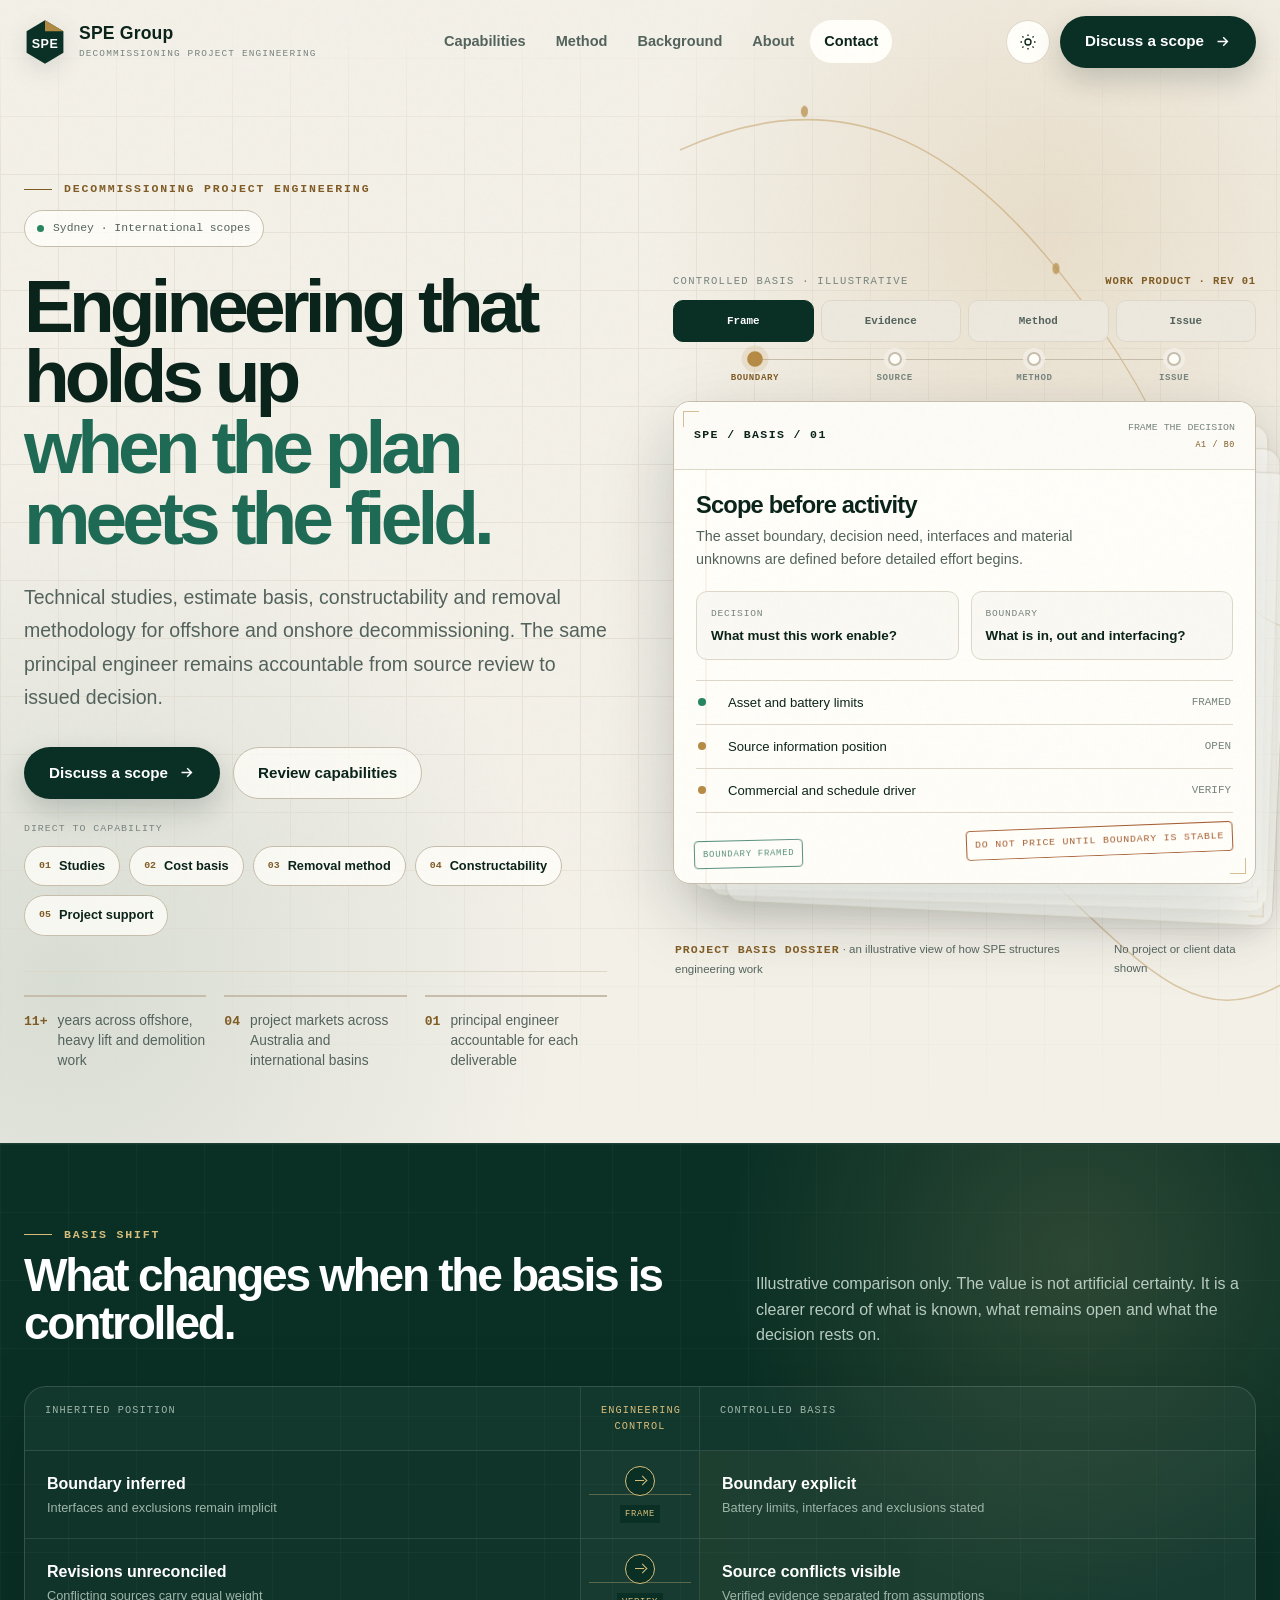
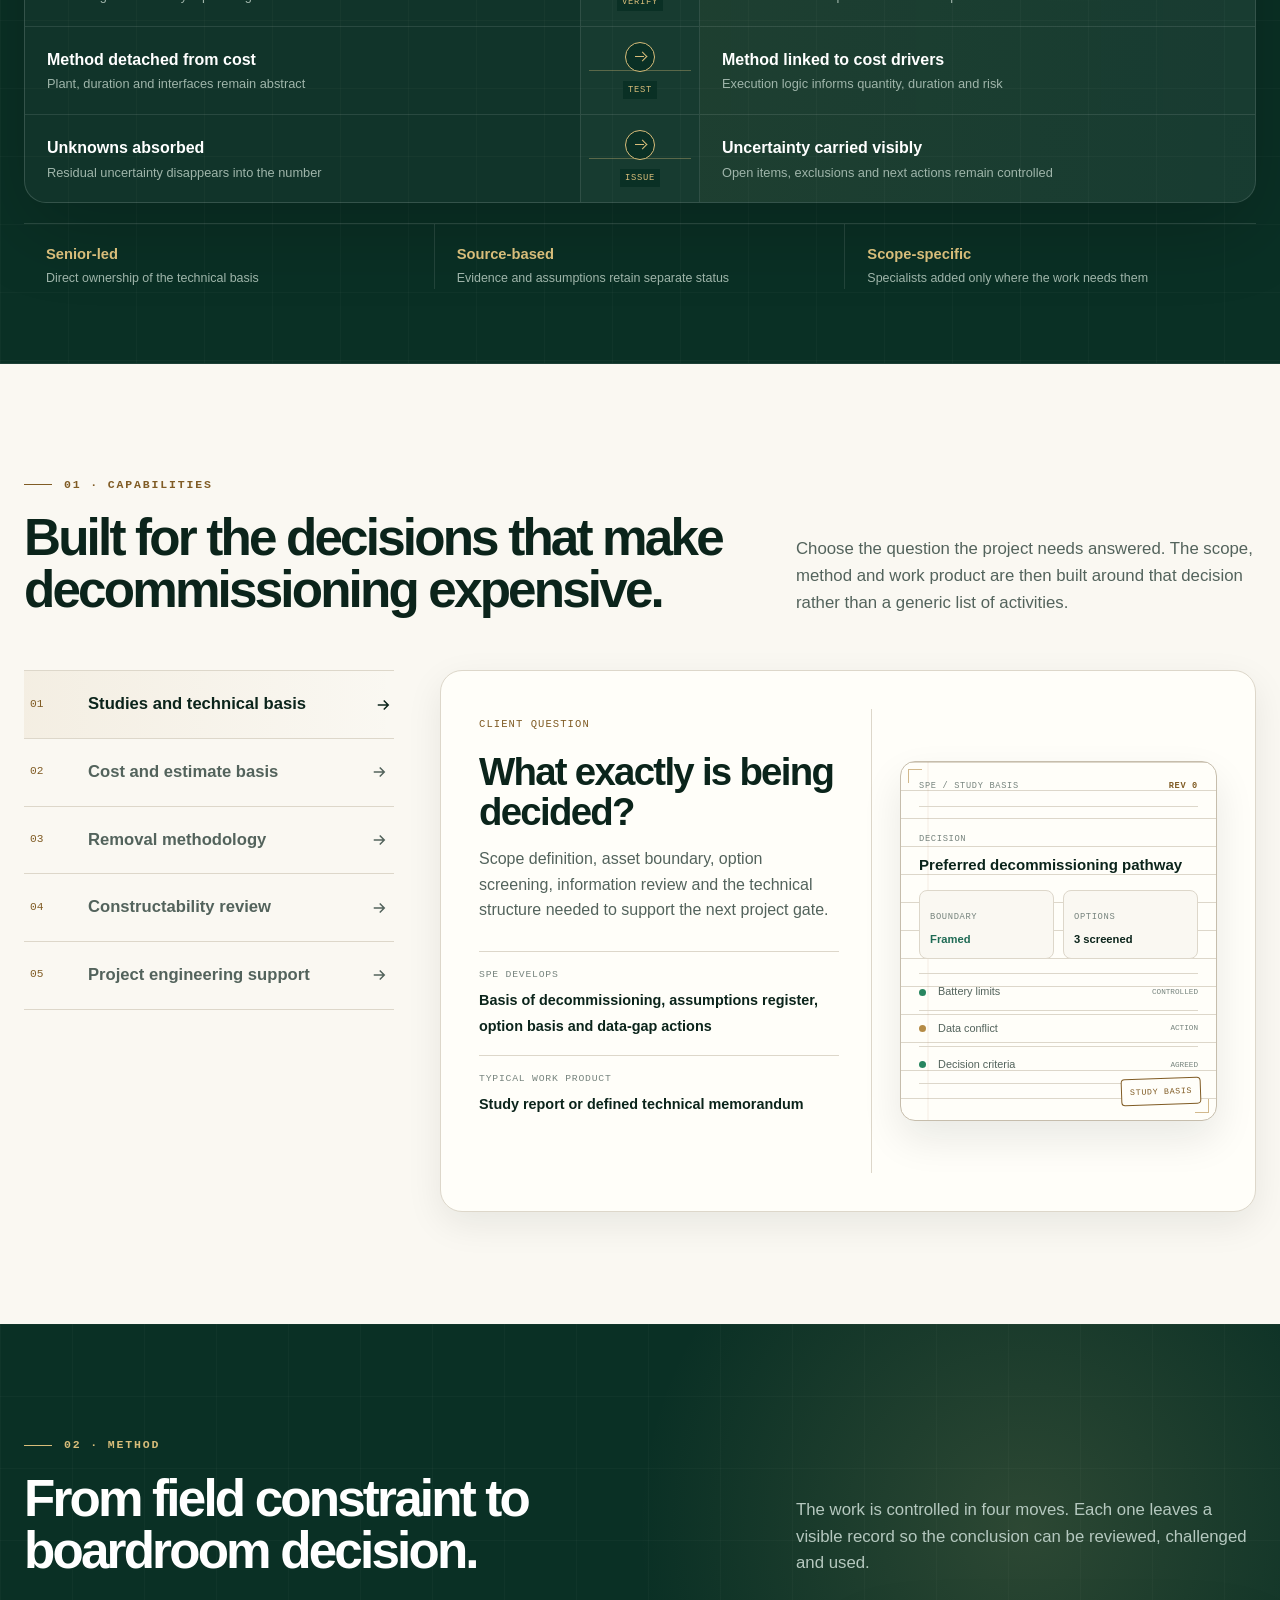
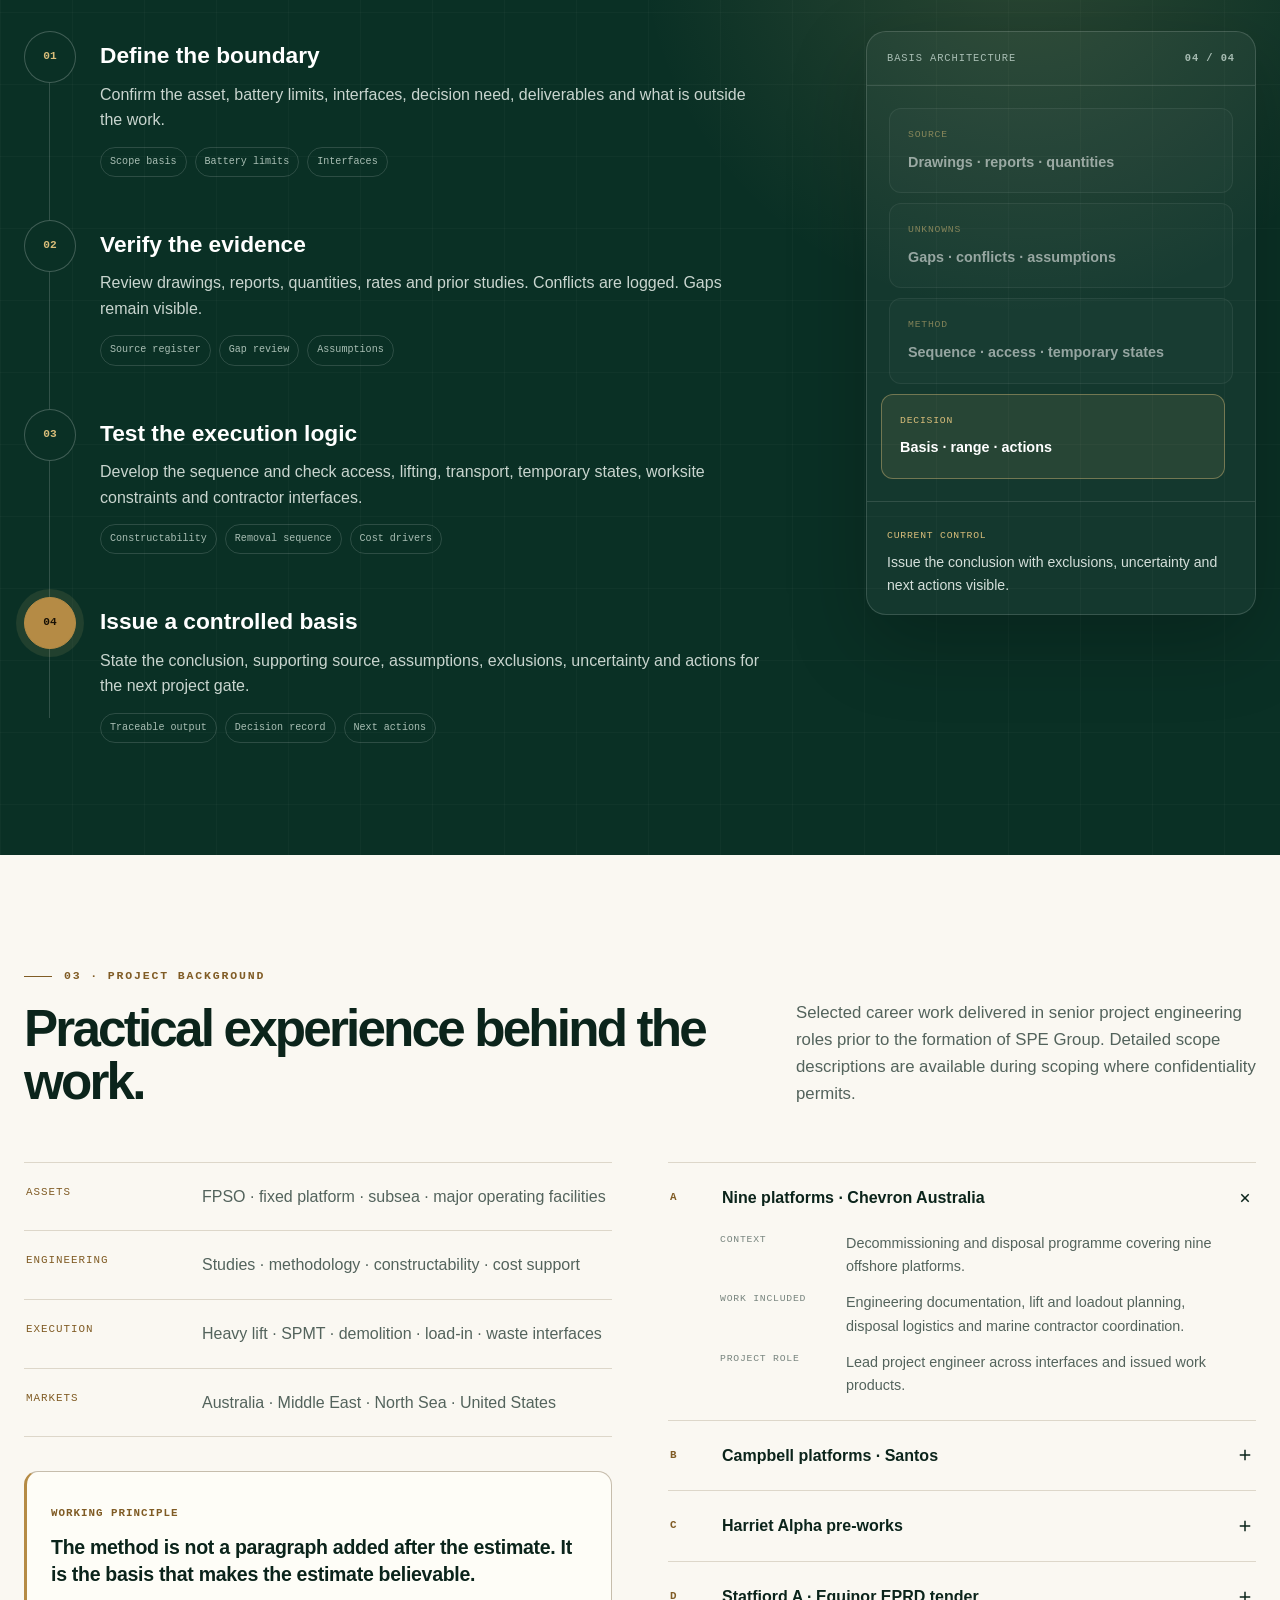
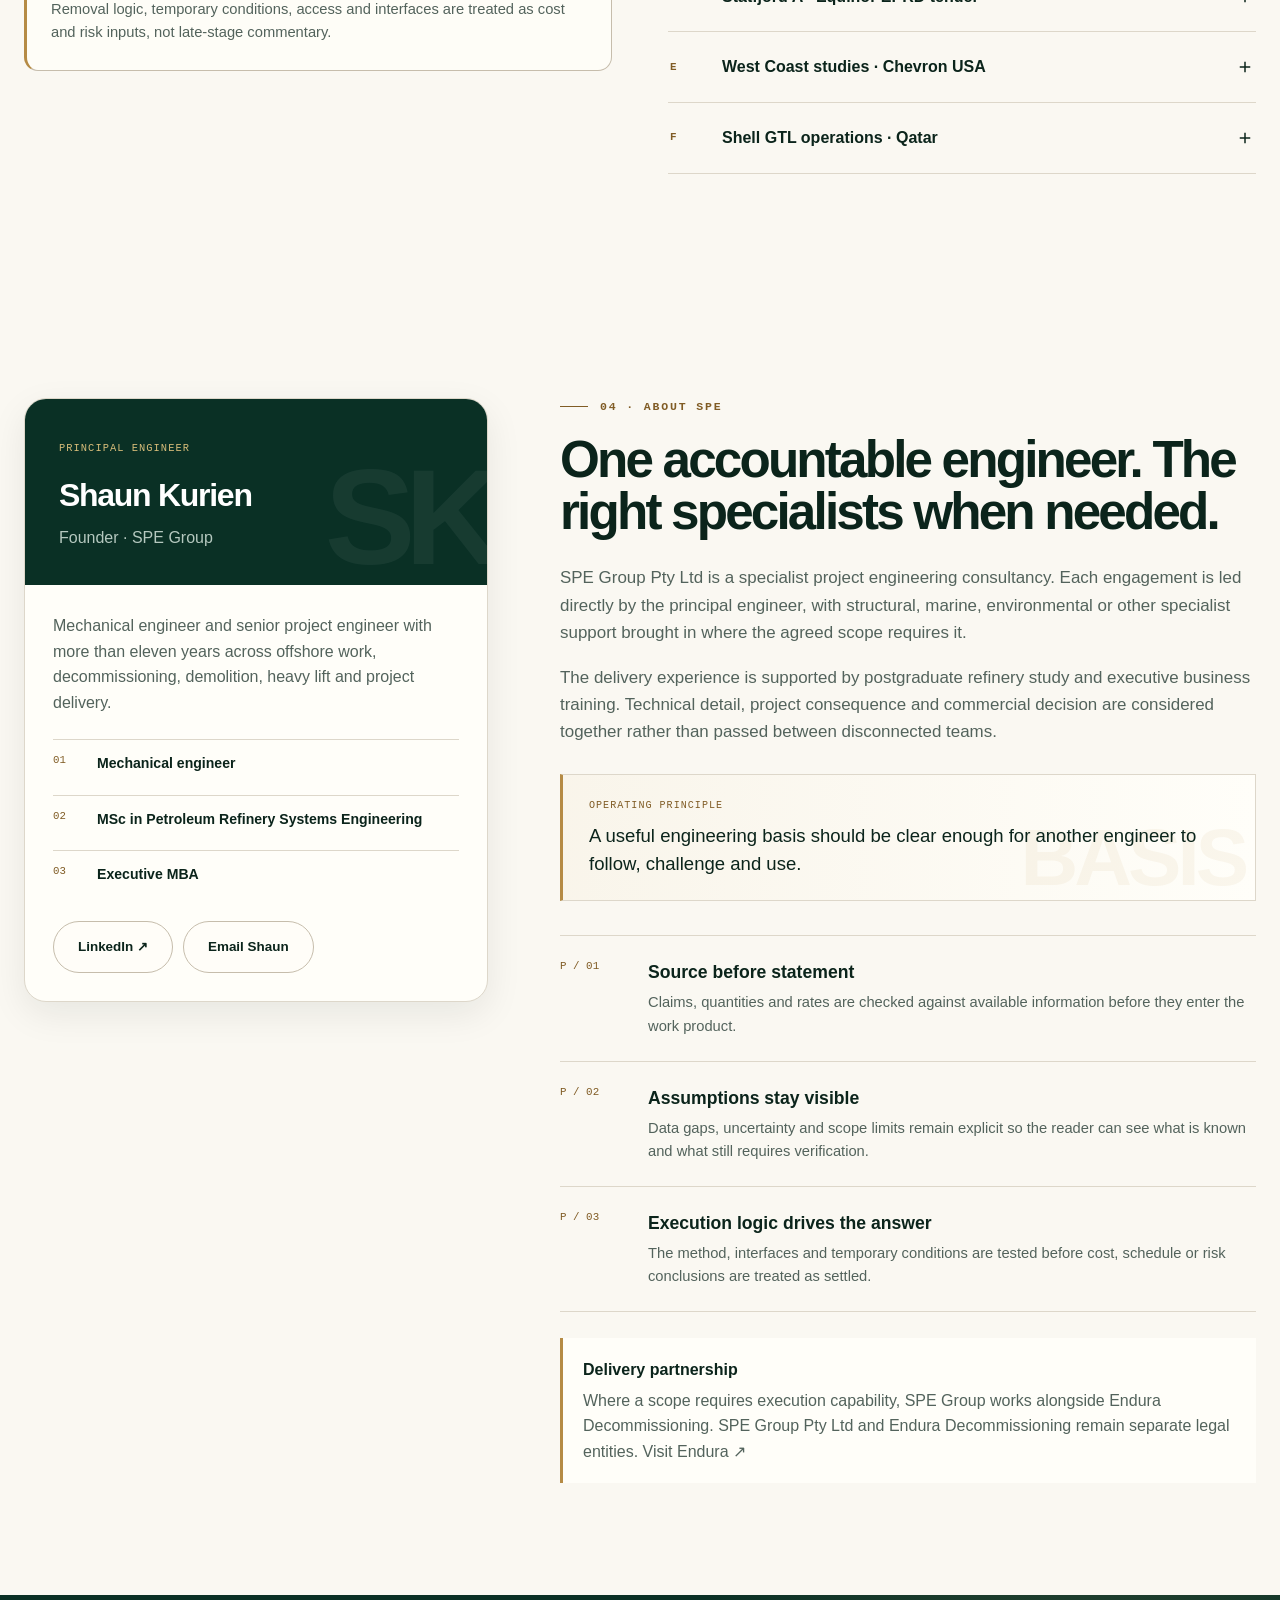
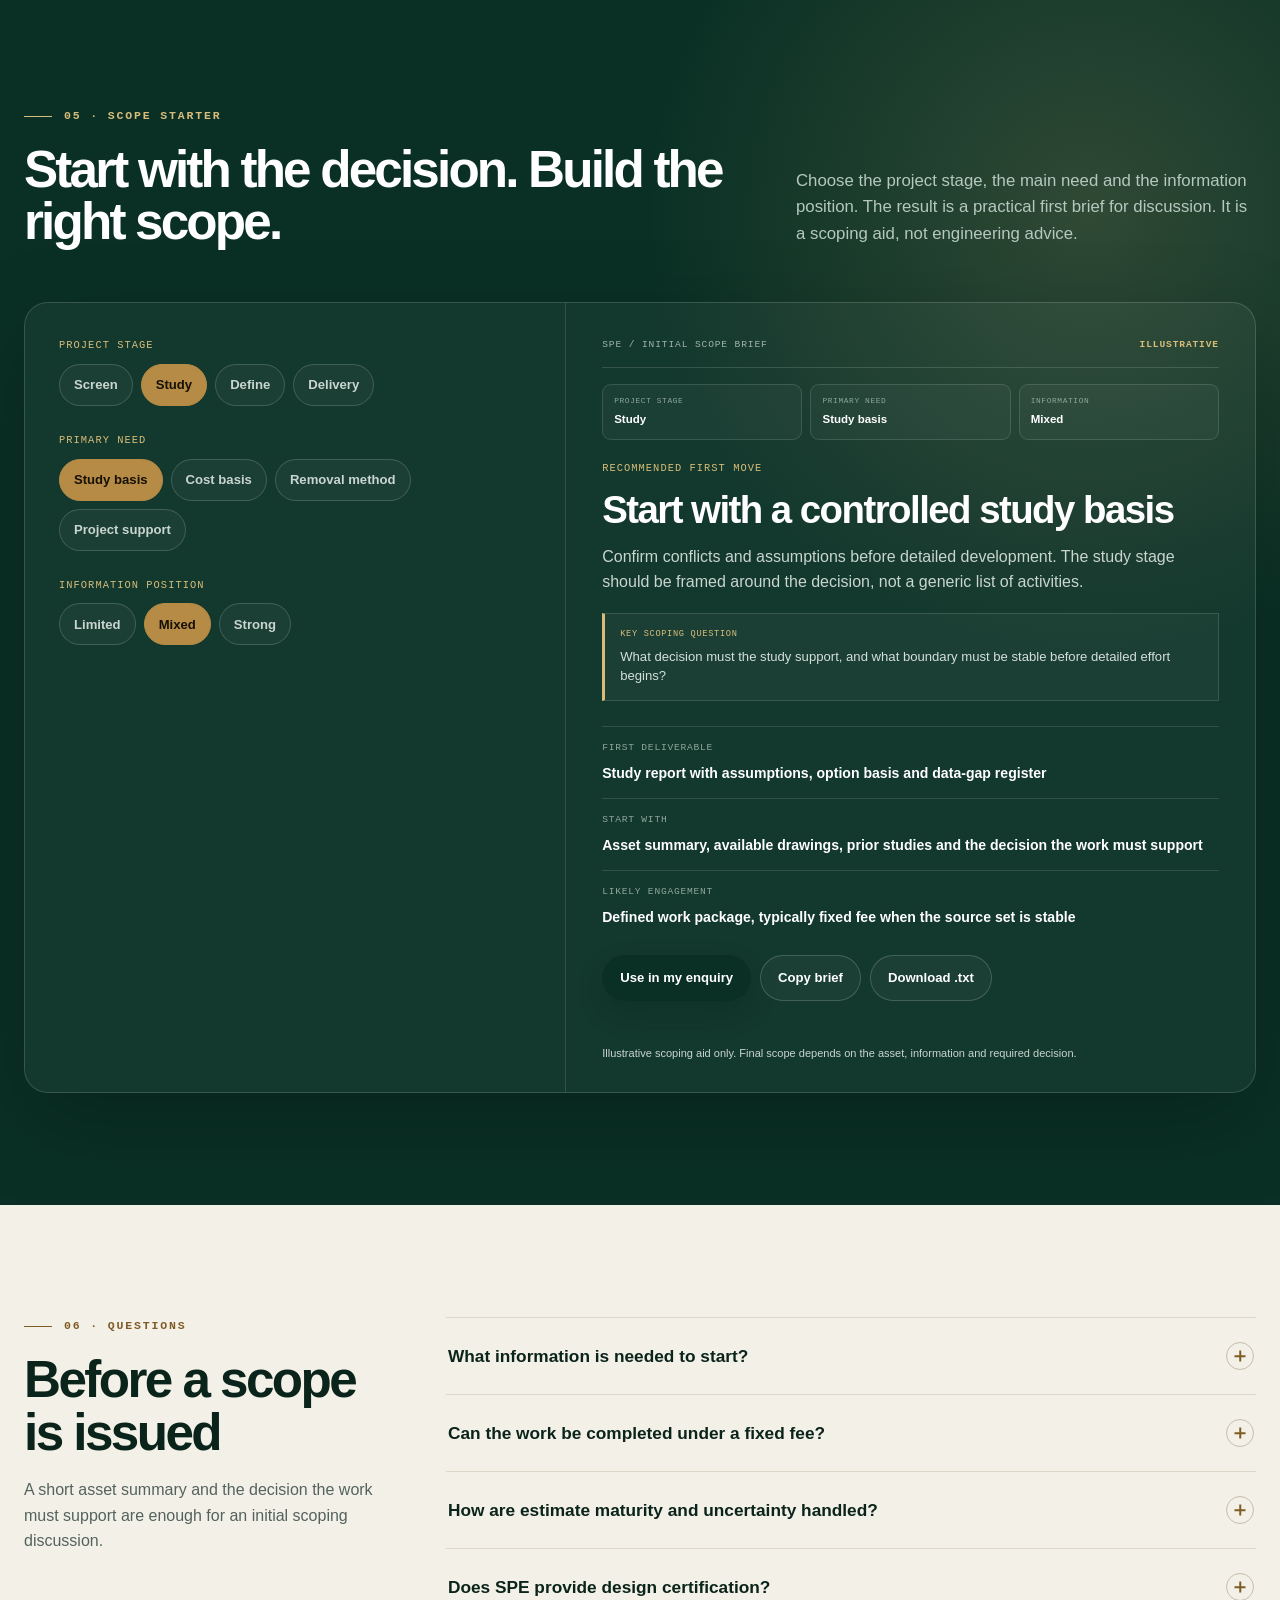
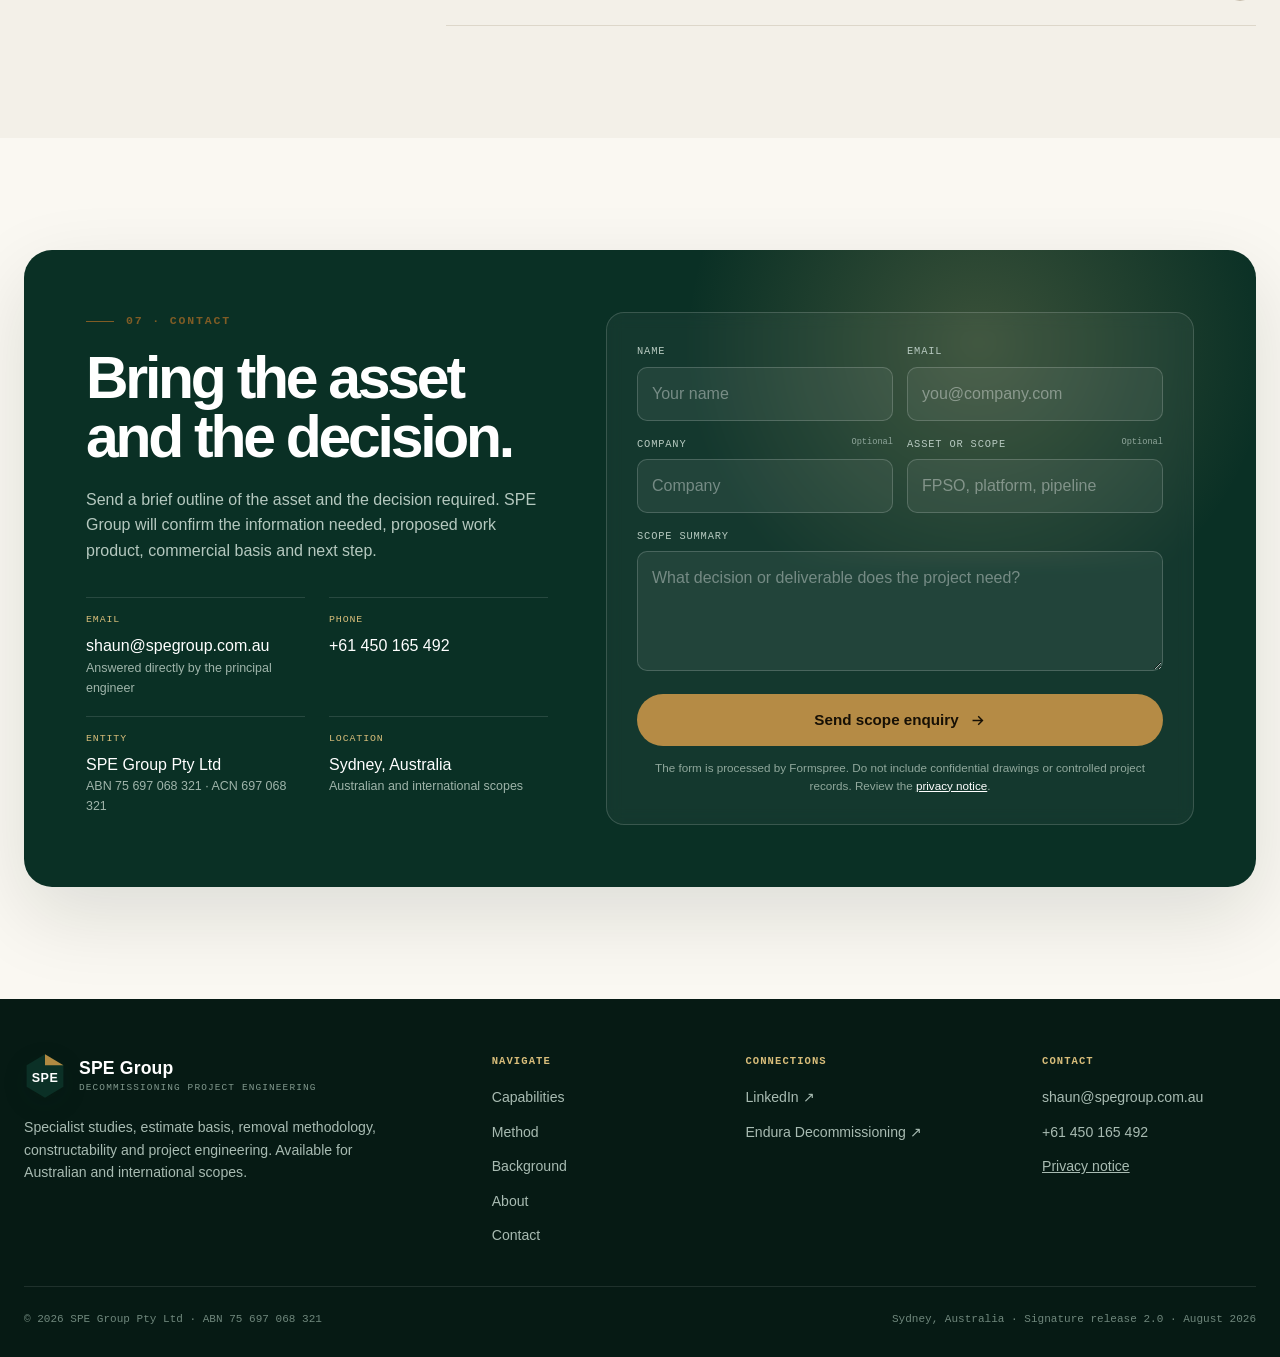
==== commit ef4aebf2: "Add files via upload" ====
--- a/index.html
+++ b/index.html
@@ -10,7 +10,7 @@
 <link href="https://spegroup.com.au/" rel="canonical"/><link href="site.webmanifest" rel="manifest"/><link href="assets/img/favicon.svg" rel="icon" type="image/svg+xml"/><link href="icon-192.png" rel="apple-touch-icon"/>
 <meta content="#f3f0e8" id="themeColour" name="theme-color"/>
 <meta content="website" property="og:type"/><meta content="en_AU" property="og:locale"/><meta content="SPE Group" property="og:site_name"/><meta content="https://spegroup.com.au/" property="og:url"/><meta content="SPE Group | Decommissioning Project Engineering" property="og:title"/><meta content="Controlled engineering basis, removal methodology, constructability and project support grounded in execution." property="og:description"/><meta content="https://spegroup.com.au/og-cover.png" property="og:image"/><meta content="1200" property="og:image:width"/><meta content="630" property="og:image:height"/><meta content="SPE Group, decommissioning project engineering grounded in execution." property="og:image:alt"/><meta content="summary_large_image" name="twitter:card"/><meta content="SPE Group | Decommissioning Project Engineering" name="twitter:title"/><meta content="Controlled engineering basis, removal methodology, constructability and project support grounded in execution." name="twitter:description"/><meta content="https://spegroup.com.au/og-cover.png" name="twitter:image"/>
-<script src="assets/js/theme-init.v17.js"></script><link href="assets/css/site.v17.css" rel="stylesheet"/>
+<script src="assets/js/theme-init.v18.js"></script><link href="assets/css/site.v18.css" rel="stylesheet"/>
 <script type="application/ld+json">{"@context":"https://schema.org","@type":"ProfessionalService","@id":"https://spegroup.com.au/#organisation","name":"SPE Group","legalName":"SPE Group Pty Ltd","url":"https://spegroup.com.au/","description":"Decommissioning project engineering, estimate basis, constructability and removal methodology support for offshore and onshore assets.","email":"shaun@spegroup.com.au","telephone":"+61450165492","contactPoint":{"@type":"ContactPoint","contactType":"project enquiries","email":"shaun@spegroup.com.au","telephone":"+61450165492","availableLanguage":"English"},"founder":{"@type":"Person","name":"Shaun Kurien","jobTitle":"Founder and Principal Engineer","sameAs":"https://www.linkedin.com/in/shaunkr/","description":"Mechanical engineer and decommissioning project engineer with an MSc in Petroleum Refinery Systems Engineering and an Executive MBA.","hasCredential":[{"@type":"EducationalOccupationalCredential","name":"MSc in Petroleum Refinery Systems Engineering","credentialCategory":"degree"},{"@type":"EducationalOccupationalCredential","name":"Executive MBA","credentialCategory":"degree"}]},"foundingDate":"2026","sameAs":["https://www.linkedin.com/in/shaunkr/"],"address":{"@type":"PostalAddress","addressLocality":"Sydney","addressRegion":"NSW","addressCountry":"AU"},"areaServed":["Australia","International"],"identifier":["ABN 75 697 068 321","ACN 697 068 321"],"knowsAbout":["Offshore decommissioning","Decommissioning cost estimation","Removal methodology","Constructability","Heavy lift","SPMT","Demolition planning","Petroleum refining","Business case development","Project commercial strategy"],"logo":"https://spegroup.com.au/icon-512.png","image":"https://spegroup.com.au/og-cover.png","serviceType":["Decommissioning studies","Decommissioning cost estimating","Removal methodology","Constructability review","Project engineering support"]}</script>
 </head>
 <body>
@@ -22,7 +22,7 @@
 </div></header>
 <dialog aria-label="Navigation menu" class="mobile-menu" id="mobileMenu"><div class="mobile-menu-inner"><div class="mobile-menu-top"><a class="brand" href="#top"><img alt="" class="brand-mark" src="assets/img/spe-mark.svg"/><span class="brand-name">SPE Group</span></a><button aria-label="Close navigation" class="icon-button" id="menuClose" type="button"><svg aria-hidden="true" fill="none" height="19" stroke="currentColor" stroke-width="2" viewbox="0 0 24 24" width="19"><path d="M6 6l12 12M18 6 6 18"></path></svg></button></div><ul class="mobile-links"><li><a href="#capabilities"><span>Capabilities</span><small>01</small></a></li><li><a href="#method"><span>Method</span><small>02</small></a></li><li><a href="#background"><span>Background</span><small>03</small></a></li><li><a href="#about"><span>About</span><small>04</small></a></li><li><a href="#contact"><span>Contact</span><small>05</small></a></li></ul><div class="mobile-menu-actions"><button aria-pressed="false" class="btn btn-secondary" id="mobileThemeButton" type="button">Use dark theme</button><a class="btn btn-primary" href="#contact">Discuss a scope</a></div></div></dialog>
 <main id="main">
-<section class="hero hero-plate" id="top"><div aria-hidden="true" class="hero-grid-bg"></div><div aria-hidden="true" class="drawing-frame"><span class="df-head">SPE GROUP &middot; DECOMMISSIONING PROJECT ENGINEERING &middot; SYDNEY, AUSTRALIA</span><i class="df-c df-tl"></i><i class="df-c df-tr"></i><i class="df-c df-bl"></i><i class="df-c df-br"></i></div><div aria-hidden="true" class="hero-linework"><svg preserveaspectratio="none" viewbox="0 0 1440 800"><path d="M765 105C940 56 1075 92 1216 210S1360 420 1440 438"></path><path d="M770 615C930 542 1066 548 1180 615S1350 720 1440 690" opacity=".38"></path><circle cx="905" cy="78" r="4"></circle><circle cx="1188" cy="188" r="4"></circle><circle cx="1340" cy="410" r="4"></circle></svg></div>
+<section class="hero" id="top"><div aria-hidden="true" class="hero-grid-bg"></div><div aria-hidden="true" class="hero-linework"><svg preserveaspectratio="none" viewbox="0 0 1440 800"><path d="M765 105C940 56 1075 92 1216 210S1360 420 1440 438"></path><path d="M770 615C930 542 1066 548 1180 615S1350 720 1440 690" opacity=".38"></path><circle cx="905" cy="78" r="4"></circle><circle cx="1188" cy="188" r="4"></circle><circle cx="1340" cy="410" r="4"></circle></svg></div>
 <div class="shell hero-layout"><div class="hero-copy"><div class="hero-eyebrow-row"><span class="eyebrow">Decommissioning project engineering</span><span class="availability"><i></i>Sydney · International scopes</span></div><h1>Engineering that holds up <span>when the plan meets the field.</span></h1><p class="hero-lead">Technical studies, estimate basis, constructability and removal methodology for offshore and onshore decommissioning. The same principal engineer remains accountable from source review to issued decision.</p><div class="hero-actions"><a class="btn btn-primary" href="#contact">Discuss a scope <svg aria-hidden="true" fill="none" height="17" stroke="currentColor" stroke-width="2" viewbox="0 0 24 24" width="17"><path d="M5 12h14M13 6l6 6-6 6"></path></svg></a><a class="btn btn-secondary" href="#capabilities">Review capabilities</a></div><nav aria-label="Capability shortcuts" class="hero-caps reveal delay-3"><span class="hero-caps-label">Direct to capability</span><a data-cap="0" href="#capabilities"><i>01</i>Studies</a><a data-cap="1" href="#capabilities"><i>02</i>Cost basis</a><a data-cap="2" href="#capabilities"><i>03</i>Removal method</a><a data-cap="3" href="#capabilities"><i>04</i>Constructability</a><a data-cap="4" href="#capabilities"><i>05</i>Project support</a></nav><div aria-label="Key experience" class="hero-proof"><div class="proof-item"><strong>11+</strong><span>years across offshore, heavy lift and demolition work</span></div><div class="proof-item"><strong>04</strong><span>project markets across Australia and international basins</span></div><div class="proof-item"><strong>01</strong><span>principal engineer accountable for each deliverable</span></div></div></div>
 <div class="dossier-wrap"><div class="dossier-label"><span>Controlled basis · illustrative</span><b>Work product · Rev 01</b></div><div class="dossier"><div aria-label="Project basis dossier stage" class="dossier-tabs" role="tablist"><button aria-controls="dossier-panel-1" aria-selected="true" class="dossier-tab" data-title="Frame" id="dossier-tab-1" role="tab" type="button">Frame</button><button aria-controls="dossier-panel-2" aria-selected="false" class="dossier-tab" data-title="Evidence" id="dossier-tab-2" role="tab" type="button">Evidence</button><button aria-controls="dossier-panel-3" aria-selected="false" class="dossier-tab" data-title="Method" id="dossier-tab-3" role="tab" type="button">Method</button><button aria-controls="dossier-panel-4" aria-selected="false" class="dossier-tab" data-title="Issue" id="dossier-tab-4" role="tab" type="button">Issue</button></div><div aria-hidden="true" class="dossier-trace">
 <span class="is-active"><i></i><b>Boundary</b></span>
@@ -34,7 +34,7 @@
 <article aria-labelledby="dossier-tab-2" class="basis-sheet" data-depth="1" data-stage-index="1" id="dossier-panel-2" role="tabpanel" tabindex="0"><div class="sheet-head"><strong>SPE / BASIS / 02</strong><div class="sheet-head-meta"><span>VERIFY THE EVIDENCE</span><small>B2 / C1</small></div></div><div class="sheet-body"><h2 class="sheet-title">Source position made visible</h2><p class="sheet-copy">Drawings, reports, quantities and previous conclusions are checked. Conflicts and missing information remain explicit.</p><div class="register"><div class="register-row good"><i></i><span>Drawings and revisions indexed</span><small>VERIFIED</small></div><div class="register-row good"><i></i><span>Quantity source recorded</span><small>TRACED</small></div><div class="register-row open"><i></i><span>Unverified structural modification</span><small>OPEN</small></div><div class="register-row open"><i></i><span>Hazardous material position</span><small>GAP</small></div></div><div class="sheet-grid"><div class="paper-block"><span>Rule</span><b>Evidence and assumption never share the same status</b></div><div class="paper-block"><span>Output</span><b>Source register and gap actions</b></div></div><span class="revision-stamp">Source position traced</span></div></article>
 <article aria-labelledby="dossier-tab-3" class="basis-sheet" data-depth="2" data-stage-index="2" id="dossier-panel-3" role="tabpanel" tabindex="0"><div class="sheet-head"><strong>SPE / BASIS / 03</strong><div class="sheet-head-meta"><span>TEST THE METHOD</span><small>C3 / D2</small></div></div><div class="sheet-body"><h2 class="sheet-title">Execution logic before certainty</h2><p class="sheet-copy">Access, sequence, lifting, transport, temporary states and worksite interfaces are tested against the project basis.</p><div class="sequence"><div class="sequence-step"><i>01</i><b>Access</b><small>workface</small></div><div class="sequence-step"><i>02</i><b>Separate</b><small>sequence</small></div><div class="sequence-step"><i>03</i><b>Handle</b><small>lift / move</small></div><div class="sequence-step"><i>04</i><b>Close</b><small>disposal</small></div></div><div class="sheet-grid"><div class="paper-block"><span>Cost link</span><b>Method drives plant, duration and risk</b></div><div class="paper-block"><span>Control</span><b>Temporary conditions remain visible</b></div></div><span class="revision-stamp">Execution logic tested</span></div></article>
 <article aria-labelledby="dossier-tab-4" class="basis-sheet" data-depth="3" data-stage-index="3" id="dossier-panel-4" role="tabpanel" tabindex="0"><div class="sheet-head"><strong>SPE / BASIS / 04</strong><div class="sheet-head-meta"><span>ISSUE THE BASIS</span><small>D4 / I0</small></div></div><div class="sheet-body"><h2 class="sheet-title">A conclusion another engineer can follow</h2><p class="sheet-copy">The final work product states its source, assumptions, exclusions, uncertainty and next actions.</p><div class="basis-bars"><div class="basis-bar"><span>Scope control</span><div><i style="--w:94%"></i></div><small>94%</small></div><div class="basis-bar"><span>Evidence trace</span><div><i style="--w:86%"></i></div><small>86%</small></div><div class="basis-bar"><span>Method basis</span><div><i style="--w:82%"></i></div><small>82%</small></div><div class="basis-bar"><span>Decision ready</span><div><i style="--w:90%"></i></div><small>90%</small></div></div><span class="decision-stamp">Controlled for client decision</span><span class="revision-stamp">Controlled basis issued</span></div></article>
-</div><div class="dossier-caption"><div><strong>Project basis dossier</strong> · an illustrative view of how SPE structures engineering work</div><span>No project or client data shown</span></div></div></div></div><div class="title-block" role="presentation"><div><span>Entity</span><b>SPE Group Pty Ltd</b></div><div><span>Principal</span><b>S. Kurien</b></div><div><span>ABN</span><b>75 697 068 321</b></div><div><span>Base</span><b>Sydney, Australia</b></div><div><span>Scopes</span><b>Australian &middot; International</b></div><div><span>Status</span><b class="tb-rev">Available for engagement</b></div></div></section>
+</div><div class="dossier-caption"><div><strong>Project basis dossier</strong> · an illustrative view of how SPE structures engineering work</div><span>No project or client data shown</span></div></div></div></div></section>
 <section aria-labelledby="basisShiftTitle" class="basis-shift">
 <div class="shell">
 <div class="basis-shift-head reveal">
@@ -129,4 +129,4 @@
 <footer class="footer"><div class="shell"><div class="footer-top"><div><a class="brand" href="#top"><img alt="" class="brand-mark" src="assets/img/spe-mark.svg"/><span class="brand-copy"><span class="brand-name">SPE Group</span><span class="brand-sub">Decommissioning project engineering</span></span></a><p class="footer-copy">Specialist studies, estimate basis, removal methodology, constructability and project engineering. Available for Australian and international scopes.</p></div><div><h3>Navigate</h3><ul><li><a href="#capabilities">Capabilities</a></li><li><a href="#method">Method</a></li><li><a href="#background">Background</a></li><li><a href="#about">About</a></li><li><a href="#contact">Contact</a></li></ul></div><div><h3>Connections</h3><ul><li><a href="https://www.linkedin.com/in/shaunkr/" rel="noopener noreferrer" target="_blank">LinkedIn ↗</a></li><li><a href="https://enduradecom.com/" rel="noopener noreferrer" target="_blank">Endura Decommissioning ↗</a></li></ul></div><div><h3>Contact</h3><ul><li><a href="mailto:shaun@spegroup.com.au">shaun@spegroup.com.au</a></li><li><a href="tel:+61450165492">+61 450 165 492</a></li><li><button data-open-privacy="" type="button">Privacy notice</button></li></ul></div></div><div class="footer-bottom"><span>© <span id="year"></span> SPE Group Pty Ltd · ABN 75 697 068 321</span><span>Sydney, Australia · Signature release 2.0 · August 2026</span></div></div></footer>
 <div aria-label="Contact actions" class="mobile-cta"><a class="btn btn-primary" href="#contact">Discuss a scope</a><a aria-label="Call SPE Group" class="btn btn-secondary call" href="tel:+61450165492"><svg fill="none" height="19" stroke="currentColor" stroke-width="2" viewbox="0 0 24 24" width="19"><path d="M22 16.9v3a2 2 0 0 1-2.2 2 19.8 19.8 0 0 1-8.6-3 19.5 19.5 0 0 1-6-6 19.8 19.8 0 0 1-3-8.6A2 2 0 0 1 4.1 2h3a2 2 0 0 1 2 1.7c.1.9.3 1.8.6 2.6a2 2 0 0 1-.5 2.1L8 9.6a16 16 0 0 0 6 6l1.2-1.2a2 2 0 0 1 2.1-.5c.8.3 1.7.5 2.6.6a2 2 0 0 1 1.7 2z"></path></svg></a></div>
 <dialog aria-describedby="privacySummary" aria-labelledby="privacyTitle" class="privacy-dialog" id="privacyDialog"><div class="privacy-head"><h2 id="privacyTitle">Privacy notice</h2><button aria-label="Close privacy notice" class="icon-button" id="privacyClose" type="button"><svg fill="none" height="18" stroke="currentColor" stroke-width="2" viewbox="0 0 24 24" width="18"><path d="M6 6l12 12M18 6 6 18"></path></svg></button></div><div class="privacy-body"><p id="privacySummary">The contact form collects the name, email address, company, asset description and message entered by the user so SPE Group can respond to the enquiry.</p><p>Form submissions are processed by Formspree. Do not submit confidential drawings, controlled project records or sensitive personal information through the public form.</p><p>Information received by SPE Group is used for enquiry handling and potential project scoping. It is not sold or added to a public marketing list.</p><p>Requests to access or delete enquiry information can be sent to <a href="mailto:shaun@spegroup.com.au">shaun@spegroup.com.au</a>.</p></div></dialog>
-<script src="assets/js/app.v17.js"></script></body></html>+<script src="assets/js/app.v18.js"></script></body></html>
--- a/assets/css/site.v18.css
+++ b/assets/css/site.v18.css
@@ -0,0 +1,320 @@
+
+:root{
+  color-scheme:light;
+  --green-950:#061a14;--green-900:#0a3025;--green-800:#124f3e;--green-700:#1e6a54;
+  --brass-700:#805c25;--brass-600:#9d7330;--brass-500:#b58b45;--brass-300:#d8bd7a;
+  --paper:#f3f0e8;--paper-2:#faf8f2;--surface:#fffef9;--surface-2:#ece8de;
+  --ink:#0b241b;--muted:#53635c;--faint:#77847e;--line:#ddd7ca;--line-strong:#c6bdac;
+  --warning:#a55d31;--success:#27855f;--shadow:0 28px 80px rgba(6,26,20,.12);--shadow-soft:0 12px 36px rgba(6,26,20,.08);
+  --max:1280px;--header:84px;--radius:18px;--ease:cubic-bezier(.22,.61,.36,1);
+}
+html[data-theme="dark"]{
+  color-scheme:dark;--paper:#071711;--paper-2:#0a2018;--surface:#0d2a1f;--surface-2:#113429;
+  --ink:#edf4ef;--muted:#b1c0b9;--faint:#83958c;--line:#1a4031;--line-strong:#2a5a46;
+  --brass-700:#c99d4c;--brass-600:#d2aa61;--brass-500:#ddba78;--brass-300:#efd69c;
+  --shadow:0 32px 90px rgba(0,0,0,.42);--shadow-soft:0 14px 44px rgba(0,0,0,.3);
+}
+*{box-sizing:border-box;margin:0;padding:0}
+html{scroll-behavior:smooth;scroll-padding-top:calc(var(--header) + 18px);overflow-x:clip;min-width:320px}
+body{min-width:320px;font-family:"Aptos","Segoe UI Variable","Segoe UI",Arial,sans-serif;background:var(--paper);color:var(--ink);line-height:1.6;-webkit-font-smoothing:antialiased;text-rendering:optimizeLegibility;overflow-x:hidden}
+body::before{content:"";position:fixed;inset:0;z-index:1000;pointer-events:none;opacity:.024;background-image:url("data:image/svg+xml,%3Csvg viewBox='0 0 160 160' xmlns='http://www.w3.org/2000/svg'%3E%3Cfilter id='n'%3E%3CfeTurbulence type='fractalNoise' baseFrequency='.82' numOctaves='3' stitchTiles='stitch'/%3E%3C/filter%3E%3Crect width='100%25' height='100%25' filter='url(%23n)' opacity='.52'/%3E%3C/svg%3E");mix-blend-mode:multiply}
+html[data-theme="dark"] body::before{mix-blend-mode:screen;opacity:.018}
+a{color:inherit;text-decoration:none}button,input,textarea,select{font:inherit;color:inherit}button{cursor:pointer}img,svg{display:block;max-width:100%}
+::selection{background:rgba(181,139,69,.28)}
+:focus-visible{outline:3px solid var(--brass-500);outline-offset:4px;border-radius:6px}
+.skip-link{position:fixed;left:16px;top:-80px;z-index:1100;padding:12px 16px;background:var(--green-900);color:#fff;border-radius:8px;transition:top .2s}.skip-link:focus{top:16px}
+.shell{width:min(calc(100% - 48px),var(--max));margin-inline:auto}.section{padding:112px 0;position:relative}.section-paper{background:var(--paper-2)}
+.eyebrow{display:flex;align-items:center;gap:12px;font-family:ui-monospace,"SFMono-Regular",Consolas,monospace;font-size:.72rem;letter-spacing:.16em;text-transform:uppercase;color:var(--brass-700);font-weight:700}.eyebrow::before{content:"";width:28px;height:1px;background:currentColor}
+.section-head{display:grid;grid-template-columns:minmax(0,1fr) minmax(280px,460px);gap:64px;align-items:end;margin-bottom:54px}.section-head h2{font-size:clamp(2.15rem,4vw,3.65rem);line-height:1.02;letter-spacing:-.055em;max-width:820px;margin-top:18px}.section-head p{color:var(--muted);font-size:1.05rem;max-width:460px}
+.btn{position:relative;display:inline-flex;align-items:center;justify-content:center;gap:10px;min-height:52px;padding:0 24px;border-radius:999px;border:1px solid transparent;font-weight:750;font-size:.95rem;overflow:hidden;isolation:isolate;transition:transform .24s var(--ease),background .24s,border-color .24s,color .24s,box-shadow .24s}.btn:hover{transform:translateY(-2px)}.btn:active{transform:translateY(0) scale(.985)}
+.btn-primary{background:var(--green-900);color:#fff;box-shadow:0 12px 28px rgba(6,26,20,.18)}.btn-primary:hover{background:var(--green-800);box-shadow:0 18px 38px rgba(6,26,20,.22)}html[data-theme="dark"] .btn-primary{background:var(--brass-500);color:#171005}html[data-theme="dark"] .btn-primary:hover{background:var(--brass-300)}
+.btn-secondary{border-color:var(--line-strong);background:color-mix(in srgb,var(--surface) 72%,transparent)}.btn-secondary:hover{border-color:var(--brass-500);color:var(--brass-700)}
+.icon-button{width:44px;height:44px;border-radius:50%;border:1px solid var(--line);background:var(--surface);display:grid;place-items:center;transition:transform .2s,border-color .2s,background .2s}.icon-button:hover{transform:translateY(-1px);border-color:var(--brass-500)}
+.scroll-progress{position:fixed;inset:0 auto auto 0;width:0;height:3px;background:var(--brass-500);z-index:999}
+
+/* Header */
+.site-header{position:fixed;inset:0 0 auto;z-index:100;height:var(--header);border-bottom:1px solid transparent;transition:background .25s,border-color .25s,box-shadow .25s}.site-header.scrolled{background:color-mix(in srgb,var(--paper) 88%,transparent);backdrop-filter:blur(18px);border-color:var(--line);box-shadow:0 8px 28px rgba(6,26,20,.05)}
+.navbar{height:100%;display:flex;align-items:center;justify-content:space-between;gap:24px}.brand{display:flex;align-items:center;gap:13px;min-width:max-content}.brand-mark{width:42px;height:46px;filter:drop-shadow(0 7px 12px rgba(6,26,20,.12));transition:transform .35s var(--ease)}.brand:hover .brand-mark{transform:translateY(-2px) rotate(-2deg)}.brand-copy{line-height:1}.brand-name{display:block;font-weight:800;font-size:1.1rem;letter-spacing:.01em}.brand-sub{display:block;margin-top:6px;color:var(--faint);font-family:ui-monospace,"SFMono-Regular",Consolas,monospace;font-size:.59rem;letter-spacing:.12em;text-transform:uppercase}
+.desktop-nav{display:flex;align-items:center;gap:2px;list-style:none}.desktop-nav a{display:block;padding:10px 14px;color:var(--muted);font-weight:700;font-size:.91rem;border-radius:999px;transition:color .2s,background .2s}.desktop-nav a:hover,.desktop-nav a.active{color:var(--ink);background:var(--surface)}.nav-actions{display:flex;align-items:center;gap:10px}.menu-button{display:none}
+.mobile-menu{border:0;inset:0 0 0 auto;width:min(88vw,390px);height:100dvh;max-height:none;padding:0;background:var(--paper-2);color:var(--ink);box-shadow:-30px 0 80px rgba(0,0,0,.24)}.mobile-menu::backdrop{background:rgba(2,12,8,.6);backdrop-filter:blur(3px)}.mobile-menu-inner{min-height:100%;display:flex;flex-direction:column;padding:24px}.mobile-menu-top{display:flex;justify-content:space-between;align-items:center;padding-bottom:24px;border-bottom:1px solid var(--line)}.mobile-links{list-style:none;margin-top:22px}.mobile-links a{display:flex;align-items:center;justify-content:space-between;padding:18px 4px;border-bottom:1px solid var(--line);font-size:1.2rem;font-weight:750}.mobile-links small{font-family:ui-monospace,monospace;color:var(--brass-700)}.mobile-menu-actions{display:grid;gap:10px;margin-top:auto}.mobile-menu-actions .btn{width:100%}
+
+/* Hero */
+.hero{position:relative;min-height:790px;padding:calc(var(--header) + 96px) 0 82px;overflow:hidden;display:flex;align-items:center;isolation:isolate}.hero::before{content:"";position:absolute;inset:0;z-index:-4;background:radial-gradient(circle at 82% 20%,rgba(181,139,69,.19),transparent 29%),radial-gradient(circle at 5% 86%,rgba(18,79,62,.12),transparent 32%)}
+.hero-grid-bg{position:absolute;inset:0;z-index:-3;opacity:.52;background-image:linear-gradient(var(--line) 1px,transparent 1px),linear-gradient(90deg,var(--line) 1px,transparent 1px);background-size:58px 58px;mask-image:linear-gradient(to bottom,transparent 1%,#000 14%,#000 70%,transparent 100%)}
+.hero-linework{position:absolute;inset:0;z-index:-2;pointer-events:none}.hero-linework svg{width:100%;height:100%}.hero-linework path{fill:none;stroke:var(--brass-500);stroke-width:1.2;opacity:.42;stroke-dasharray:900;stroke-dashoffset:900;animation:draw-line 2.3s var(--ease) .35s forwards}.hero-linework circle{fill:var(--brass-500);opacity:0;animation:node-in .5s var(--ease) forwards}.hero-linework circle:nth-of-type(1){animation-delay:1s}.hero-linework circle:nth-of-type(2){animation-delay:1.35s}.hero-linework circle:nth-of-type(3){animation-delay:1.7s}@keyframes draw-line{to{stroke-dashoffset:0}}@keyframes node-in{to{opacity:.7}}
+.hero-layout{display:grid;grid-template-columns:minmax(0,1.03fr) minmax(480px,.97fr);gap:72px;align-items:center;position:relative}.hero-copy{position:relative;z-index:3}.hero-eyebrow-row{display:flex;align-items:center;gap:12px;flex-wrap:wrap}.availability{display:inline-flex;align-items:center;gap:9px;padding:8px 12px;border:1px solid var(--line-strong);border-radius:999px;background:color-mix(in srgb,var(--surface) 78%,transparent);color:var(--muted);font-family:ui-monospace,monospace;font-size:.71rem}.availability i{width:7px;height:7px;border-radius:50%;background:var(--success);animation:availability 1.8s ease-out 3}@keyframes availability{0%{box-shadow:0 0 0 0 rgba(39,133,95,.32)}70%,100%{box-shadow:0 0 0 8px rgba(39,133,95,0)}}
+.hero h1{font-size:clamp(3.35rem,6.3vw,6.1rem);line-height:.93;letter-spacing:-.072em;max-width:790px;margin:26px 0 29px}.hero h1 span{display:block;color:var(--green-700)}html[data-theme="dark"] .hero h1 span{color:var(--brass-300)}.hero-lead{font-size:clamp(1.04rem,1.55vw,1.22rem);color:var(--muted);max-width:660px;line-height:1.75}.hero-actions{display:flex;flex-wrap:wrap;gap:13px;margin-top:32px}.hero-proof{display:grid;grid-template-columns:repeat(3,1fr);gap:18px;margin-top:42px;padding-top:27px;border-top:1px solid var(--line)}.proof-item{display:flex;gap:10px;align-items:flex-start}.proof-item strong{font-family:ui-monospace,monospace;color:var(--brass-700);font-size:.82rem}.proof-item span{font-size:.86rem;color:var(--muted);line-height:1.45}
+
+/* Signature dossier */
+.dossier-wrap{position:relative;z-index:3;perspective:1400px}.dossier-label{display:flex;align-items:center;justify-content:space-between;gap:16px;margin-bottom:14px}.dossier-label span{font-family:ui-monospace,monospace;font-size:.68rem;letter-spacing:.12em;text-transform:uppercase;color:var(--faint)}.dossier-label b{font-family:ui-monospace,monospace;font-size:.66rem;color:var(--brass-700);letter-spacing:.08em;text-transform:uppercase}
+.dossier{position:relative;min-height:565px}.dossier-tabs{display:grid;grid-template-columns:repeat(4,1fr);gap:7px;margin-bottom:14px}.dossier-tab{border:1px solid var(--line);background:var(--surface-2);color:var(--muted);min-height:42px;border-radius:10px;font-family:ui-monospace,monospace;font-size:.68rem;font-weight:700;transition:background .2s,color .2s,border-color .2s,transform .2s}.dossier-tab:hover{transform:translateY(-1px);border-color:var(--brass-500)}.dossier-tab[aria-selected="true"]{background:var(--green-900);border-color:var(--green-900);color:#fff}html[data-theme="dark"] .dossier-tab[aria-selected="true"]{background:var(--brass-500);border-color:var(--brass-500);color:#171005}
+.sheet-stack{position:relative;height:490px}.basis-sheet{position:absolute;inset:0;border:1px solid var(--line-strong);border-radius:17px;background:linear-gradient(180deg,var(--surface),color-mix(in srgb,var(--surface) 92%,var(--paper)));box-shadow:var(--shadow);overflow:hidden;transform-origin:50% 100%;transition:transform .62s var(--ease),opacity .45s,border-color .35s,box-shadow .35s;opacity:.52;pointer-events:none}.basis-sheet[data-depth="3"]{transform:translate(34px,30px) rotate(2.7deg) scale(.94)}.basis-sheet[data-depth="2"]{transform:translate(23px,20px) rotate(1.7deg) scale(.96)}.basis-sheet[data-depth="1"]{transform:translate(12px,10px) rotate(.8deg) scale(.98)}.basis-sheet.is-active{z-index:6;opacity:1;pointer-events:auto;transform:none}.sheet-head{display:flex;align-items:center;justify-content:space-between;gap:18px;padding:18px 20px;border-bottom:1px solid var(--line);background:color-mix(in srgb,var(--surface) 88%,var(--surface-2))}.sheet-head strong{font-family:ui-monospace,monospace;font-size:.72rem;letter-spacing:.12em;text-transform:uppercase}.sheet-head span{font-family:ui-monospace,monospace;font-size:.62rem;color:var(--faint)}.sheet-body{padding:22px 22px 18px;min-height:350px;position:relative}.sheet-title{font-size:1.48rem;line-height:1.1;letter-spacing:-.035em;margin-bottom:7px}.sheet-copy{color:var(--muted);font-size:.9rem;max-width:430px}.sheet-grid{display:grid;grid-template-columns:1fr 1fr;gap:12px;margin-top:20px}.paper-block{padding:14px;border:1px solid var(--line);border-radius:11px;background:var(--paper-2)}.paper-block span{display:block;font-family:ui-monospace,monospace;font-size:.6rem;letter-spacing:.08em;text-transform:uppercase;color:var(--faint);margin-bottom:5px}.paper-block b{display:block;font-size:.84rem;line-height:1.35}.register{margin-top:20px;border-top:1px solid var(--line)}.register-row{display:grid;grid-template-columns:20px 1fr auto;gap:10px;align-items:center;padding:11px 2px;border-bottom:1px solid var(--line);font-size:.82rem}.register-row i{width:8px;height:8px;border-radius:50%;background:var(--line-strong)}.register-row.good i{background:var(--success)}.register-row.open i{background:var(--brass-500)}.register-row small{font-family:ui-monospace,monospace;color:var(--faint)}.redline{position:relative;display:inline-flex;float:right;margin-top:13px;font-family:ui-monospace,monospace;font-size:.62rem;letter-spacing:.08em;text-transform:uppercase;color:var(--warning);transform:rotate(-2.2deg);border:1px solid currentColor;padding:6px 8px;border-radius:4px;background:color-mix(in srgb,var(--surface) 88%,transparent)}.sequence{display:grid;grid-template-columns:repeat(4,1fr);gap:8px;margin-top:24px;position:relative}.sequence::before{content:"";position:absolute;left:7%;right:7%;top:22px;height:1px;background:var(--line-strong)}.sequence-step{position:relative;z-index:1;text-align:center}.sequence-step i{width:44px;height:44px;margin:0 auto 10px;border-radius:50%;display:grid;place-items:center;background:var(--surface);border:1px solid var(--line-strong);font-family:ui-monospace,monospace;font-style:normal;font-size:.7rem;color:var(--brass-700)}.sequence-step b{font-size:.78rem;display:block}.sequence-step small{font-size:.67rem;color:var(--faint)}.basis-bars{display:grid;gap:13px;margin-top:24px}.basis-bar{display:grid;grid-template-columns:120px 1fr 44px;gap:12px;align-items:center}.basis-bar span{font-size:.78rem}.basis-bar div{height:7px;border-radius:999px;background:var(--surface-2);overflow:hidden}.basis-bar i{display:block;height:100%;width:var(--w);background:linear-gradient(90deg,var(--brass-500),var(--green-700));border-radius:inherit}.basis-bar small{font-family:ui-monospace,monospace;color:var(--faint);text-align:right}.decision-stamp{display:inline-flex;align-items:center;gap:8px;margin-top:22px;padding:9px 12px;border:1px solid var(--green-700);color:var(--green-700);font-family:ui-monospace,monospace;font-size:.7rem;text-transform:uppercase;letter-spacing:.08em;border-radius:6px;transform:rotate(-1deg)}html[data-theme="dark"] .decision-stamp{color:var(--brass-300);border-color:var(--brass-300)}
+.dossier-caption{position:relative;z-index:8;display:flex;align-items:flex-start;justify-content:space-between;gap:18px;margin-top:18px;padding:8px 2px 0;color:var(--muted);font-size:.72rem}.dossier-caption strong{font-family:ui-monospace,monospace;color:var(--brass-700);text-transform:uppercase;letter-spacing:.08em}
+
+/* proof band */
+.proof-band{background:var(--green-900);color:#fff;border-block:1px solid rgba(255,255,255,.08)}.proof-band-grid{display:grid;grid-template-columns:1.15fr repeat(3,.95fr)}.proof-band-item{padding:29px 28px;border-right:1px solid rgba(255,255,255,.12)}.proof-band-item:last-child{border-right:0}.proof-band-item strong{display:block;font-size:1.28rem;letter-spacing:-.025em}.proof-band-item span{display:block;color:#b5c8bf;font-size:.82rem;margin-top:4px}.proof-band-item:first-child strong{font-size:1.58rem;color:var(--brass-300)}
+
+/* Capabilities navigator */
+.capability-layout{display:grid;grid-template-columns:370px 1fr;gap:46px;align-items:start}.capability-nav{border-top:1px solid var(--line)}.capability-button{width:100%;display:grid;grid-template-columns:44px 1fr auto;gap:14px;align-items:center;text-align:left;padding:20px 6px;border:0;border-bottom:1px solid var(--line);background:transparent;color:var(--muted);transition:color .2s,padding-left .25s var(--ease),background .25s}.capability-button:hover{color:var(--ink);padding-left:12px}.capability-button[aria-selected="true"]{color:var(--ink);background:linear-gradient(90deg,rgba(181,139,69,.09),transparent)}.capability-button .no{font-family:ui-monospace,monospace;color:var(--brass-700);font-size:.7rem}.capability-button b{font-size:1.04rem}.capability-button svg{transition:transform .25s}.capability-button[aria-selected="true"] svg{transform:translateX(4px)}
+.capability-stage{position:sticky;top:calc(var(--header) + 28px);min-height:510px;border:1px solid var(--line);border-radius:22px;background:var(--surface);box-shadow:var(--shadow-soft);overflow:hidden}.capability-panel{display:none;grid-template-columns:1fr .88fr;gap:32px;min-height:510px;padding:38px}.capability-panel.is-active{display:grid;animation:panel-in .48s var(--ease)}@keyframes panel-in{from{opacity:0;transform:translateY(8px)}to{opacity:1;transform:none}}.capability-kicker{font-family:ui-monospace,monospace;font-size:.66rem;letter-spacing:.1em;text-transform:uppercase;color:var(--brass-700)}.capability-panel h3{font-size:clamp(1.7rem,3vw,2.65rem);line-height:1.04;letter-spacing:-.045em;margin:17px 0 14px}.capability-panel p{color:var(--muted)}.capability-facts{display:grid;gap:16px;margin-top:28px}.capability-fact{padding-top:15px;border-top:1px solid var(--line)}.capability-fact span{display:block;font-family:ui-monospace,monospace;font-size:.61rem;letter-spacing:.08em;text-transform:uppercase;color:var(--faint);margin-bottom:5px}.capability-fact b{font-size:.9rem}.capability-visual{align-self:stretch;display:grid;place-items:center;border-left:1px solid var(--line);padding-left:24px}.capability-visual svg{width:100%;max-width:320px;color:var(--green-800)}html[data-theme="dark"] .capability-visual svg{color:var(--brass-300)}
+
+/* Method */
+.method{background:var(--green-900);color:#fff;overflow:hidden}.method::before{content:"";position:absolute;inset:0;background:radial-gradient(circle at 80% 18%,rgba(216,189,122,.17),transparent 28%),linear-gradient(rgba(255,255,255,.025) 1px,transparent 1px),linear-gradient(90deg,rgba(255,255,255,.025) 1px,transparent 1px);background-size:auto,72px 72px,72px 72px}.method .shell{position:relative}.method .eyebrow{color:var(--brass-300)}.method .section-head h2{color:#fff}.method .section-head p{color:#b5c8bf}.method-layout{display:grid;grid-template-columns:1fr 390px;gap:70px;align-items:start}.method-list{position:relative;--progress:0}.method-list::before{content:"";position:absolute;left:25px;top:25px;bottom:25px;width:1px;background:rgba(255,255,255,.16)}.method-list::after{content:"";position:absolute;left:25px;top:25px;bottom:25px;width:2px;background:linear-gradient(var(--brass-300),#5fc9a6);transform:scaleY(var(--progress));transform-origin:top}.method-step{position:relative;z-index:2;display:grid;grid-template-columns:52px 1fr;gap:24px;padding:0 0 43px}.method-step:last-child{padding-bottom:0}.method-marker{width:52px;height:52px;border-radius:50%;display:grid;place-items:center;background:var(--green-900);border:1px solid rgba(255,255,255,.22);font-family:ui-monospace,monospace;color:var(--brass-300);font-size:.7rem;font-weight:700;transition:background .25s,color .25s,border-color .25s}.method-step.is-active .method-marker{background:var(--brass-500);border-color:var(--brass-500);color:#171005;box-shadow:0 0 0 8px rgba(216,189,122,.11)}.method-copy{padding-top:6px}.method-copy h3{font-size:1.42rem;margin-bottom:8px}.method-copy p{color:#c9d5cf;max-width:670px}.method-tags{display:flex;flex-wrap:wrap;gap:8px;margin-top:14px}.method-tags span{padding:6px 9px;border:1px solid rgba(255,255,255,.14);border-radius:999px;font-family:ui-monospace,monospace;font-size:.63rem;color:#a9beb4}
+.method-specimen{position:sticky;top:calc(var(--header) + 28px)}.specimen-card{border:1px solid rgba(255,255,255,.15);border-radius:20px;background:rgba(255,255,255,.045);overflow:hidden;box-shadow:0 28px 80px rgba(0,0,0,.22)}.specimen-head{display:flex;align-items:center;justify-content:space-between;padding:18px 20px;border-bottom:1px solid rgba(255,255,255,.12);font-family:ui-monospace,monospace;font-size:.65rem;letter-spacing:.09em;text-transform:uppercase;color:#a9beb4}.specimen-stack{padding:22px;display:grid;gap:10px}.stack-layer{padding:18px;border:1px solid rgba(255,255,255,.12);border-radius:12px;background:rgba(255,255,255,.035);opacity:.55;transform:translateX(0);transition:opacity .3s,transform .35s var(--ease),background .3s,border-color .3s}.stack-layer.is-active{opacity:1;transform:translateX(-8px);background:rgba(216,189,122,.1);border-color:rgba(216,189,122,.42)}.stack-layer span{display:block;font-family:ui-monospace,monospace;font-size:.61rem;text-transform:uppercase;letter-spacing:.08em;color:var(--brass-300);margin-bottom:6px}.stack-layer b{font-size:.9rem}.specimen-readout{padding:18px 20px;border-top:1px solid rgba(255,255,255,.12)}.specimen-readout span{font-family:ui-monospace,monospace;font-size:.61rem;letter-spacing:.08em;text-transform:uppercase;color:var(--brass-300)}.specimen-readout p{color:#d4dfda;font-size:.88rem;margin-top:6px}
+
+/* Background */
+.background{background:var(--paper-2)}.background-layout{display:grid;grid-template-columns:1fr 1fr;gap:56px}.background-matrix{border-top:1px solid var(--line)}.matrix-row{display:grid;grid-template-columns:150px 1fr;gap:26px;padding:21px 2px;border-bottom:1px solid var(--line)}.matrix-row span{font-family:ui-monospace,monospace;font-size:.68rem;letter-spacing:.09em;text-transform:uppercase;color:var(--brass-700)}.matrix-row p{color:var(--muted)}
+.case-notes{border-top:1px solid var(--line)}.case-note{border-bottom:1px solid var(--line)}.case-note summary{list-style:none;cursor:pointer;display:grid;grid-template-columns:36px 1fr auto;gap:16px;align-items:center;padding:22px 2px;font-weight:750}.case-note summary::-webkit-details-marker{display:none}.case-note summary .case-no{font-family:ui-monospace,monospace;color:var(--brass-700);font-size:.68rem}.case-note summary svg{transition:transform .25s}.case-note[open] summary svg{transform:rotate(45deg)}.case-body{padding:0 40px 23px 52px}.case-body dl{display:grid;gap:13px}.case-body div{display:grid;grid-template-columns:112px 1fr;gap:14px}.case-body dt{font-family:ui-monospace,monospace;font-size:.61rem;letter-spacing:.08em;text-transform:uppercase;color:var(--faint)}.case-body dd{color:var(--muted);font-size:.9rem}
+
+/* About */
+.about-layout{display:grid;grid-template-columns:minmax(330px,.8fr) minmax(0,1.2fr);gap:72px;align-items:start}.principal-card{position:sticky;top:calc(var(--header) + 28px);border:1px solid var(--line);border-radius:22px;background:var(--surface);box-shadow:var(--shadow-soft);overflow:hidden}.principal-top{padding:34px;background:var(--green-900);color:#fff;position:relative}.principal-top::after{content:"SK";position:absolute;right:-5px;bottom:-42px;font-size:8.5rem;font-weight:900;color:rgba(255,255,255,.055);letter-spacing:-.08em}.principal-label{font-family:ui-monospace,monospace;font-size:.65rem;letter-spacing:.1em;text-transform:uppercase;color:var(--brass-300)}.principal-top h3{font-size:2rem;letter-spacing:-.04em;margin:12px 0 4px}.principal-top p{color:#b5c8bf}.principal-body{padding:28px}.principal-body>p{color:var(--muted)}.credentials{display:grid;gap:8px;margin-top:24px}.credential{display:grid;grid-template-columns:32px 1fr;gap:12px;padding:12px 0;border-top:1px solid var(--line)}.credential span{font-family:ui-monospace,monospace;color:var(--brass-700);font-size:.67rem}.credential b{font-size:.88rem}.principal-actions{display:flex;gap:10px;flex-wrap:wrap;margin-top:23px}.principal-actions a{font-size:.84rem}.about-copy h2{font-size:clamp(2.1rem,4vw,3.7rem);line-height:1.02;letter-spacing:-.055em;margin:18px 0 26px}.about-copy>p{font-size:1.06rem;color:var(--muted);margin-bottom:18px;max-width:740px}.principles{margin-top:34px;border-top:1px solid var(--line)}.principle{display:grid;grid-template-columns:68px 1fr;gap:20px;padding:22px 0;border-bottom:1px solid var(--line)}.principle span{font-family:ui-monospace,monospace;color:var(--brass-700);font-size:.68rem}.principle h3{font-size:1.1rem;margin-bottom:5px}.principle p{color:var(--muted);font-size:.92rem}.partner-note{margin-top:26px;padding:19px 20px;border-left:3px solid var(--brass-500);background:var(--surface);color:var(--muted)}.partner-note strong{display:block;color:var(--ink);margin-bottom:5px}
+
+/* Scope starter */
+.scope-starter{background:var(--green-900);color:#fff;overflow:hidden}.scope-starter::before{content:"";position:absolute;inset:0;background:radial-gradient(circle at 85% 18%,rgba(216,189,122,.18),transparent 30%)}.scope-starter .shell{position:relative}.scope-starter .eyebrow{color:var(--brass-300)}.scope-starter h2{color:#fff}.scope-starter .section-head p{color:#b5c8bf}.scope-tool{display:grid;grid-template-columns:1.05fr .95fr;border:1px solid rgba(255,255,255,.15);border-radius:24px;background:rgba(255,255,255,.04);overflow:hidden;box-shadow:0 30px 90px rgba(0,0,0,.22)}.scope-inputs{padding:34px;border-right:1px solid rgba(255,255,255,.13)}.scope-question{margin-bottom:26px}.scope-question:last-child{margin-bottom:0}.scope-question>span{display:block;font-family:ui-monospace,monospace;font-size:.65rem;letter-spacing:.1em;text-transform:uppercase;color:var(--brass-300);margin-bottom:10px}.option-grid{display:flex;flex-wrap:wrap;gap:8px}.scope-option{min-height:42px;padding:0 14px;border:1px solid rgba(255,255,255,.16);border-radius:999px;background:rgba(255,255,255,.04);color:#c9d5cf;font-size:.82rem;font-weight:700;transition:background .2s,border-color .2s,color .2s,transform .2s}.scope-option:hover{transform:translateY(-1px);border-color:var(--brass-300)}.scope-option[aria-pressed="true"]{background:var(--brass-500);border-color:var(--brass-500);color:#171005}.scope-output{padding:36px;display:flex;flex-direction:column}.scope-output-label{font-family:ui-monospace,monospace;font-size:.65rem;letter-spacing:.1em;text-transform:uppercase;color:var(--brass-300)}.scope-output h3{font-size:clamp(1.7rem,3vw,2.5rem);line-height:1.05;letter-spacing:-.04em;margin:14px 0 13px}.scope-output>p{color:#c9d5cf}.scope-recommendation{display:grid;gap:12px;margin-top:25px}.scope-recommendation div{padding-top:13px;border-top:1px solid rgba(255,255,255,.13)}.scope-recommendation span{display:block;font-family:ui-monospace,monospace;font-size:.6rem;letter-spacing:.08em;text-transform:uppercase;color:#8fa79b;margin-bottom:5px}.scope-recommendation b{font-size:.88rem}.scope-output .btn{margin-top:auto;align-self:flex-start}.scope-disclaimer{font-size:.69rem;color:#83998e;margin-top:14px}
+
+/* FAQ */
+.faq-layout{display:grid;grid-template-columns:350px 1fr;gap:72px}.faq-intro h2{font-size:clamp(2.1rem,4vw,3.5rem);line-height:1.03;letter-spacing:-.05em;margin:18px 0}.faq-intro p{color:var(--muted)}.faq-list{border-top:1px solid var(--line)}.faq-item{border-bottom:1px solid var(--line)}.faq-item summary{list-style:none;cursor:pointer;display:flex;align-items:center;justify-content:space-between;gap:20px;padding:24px 2px;font-size:1.08rem;font-weight:750}.faq-item summary::-webkit-details-marker{display:none}.faq-toggle{width:28px;height:28px;border:1px solid var(--line-strong);border-radius:50%;position:relative;flex:0 0 auto}.faq-toggle::before,.faq-toggle::after{content:"";position:absolute;left:50%;top:50%;background:var(--brass-700);transform:translate(-50%,-50%);transition:transform .2s}.faq-toggle::before{width:11px;height:1.5px}.faq-toggle::after{width:1.5px;height:11px}.faq-item[open] .faq-toggle::after{transform:translate(-50%,-50%) scaleY(0)}.faq-answer{padding:0 44px 24px 2px;color:var(--muted);max-width:760px}
+
+/* Contact */
+.contact{padding:112px 0;background:var(--paper-2)}.contact-shell{position:relative;overflow:hidden;border-radius:28px;background:var(--green-900);color:#fff;padding:62px;box-shadow:var(--shadow)}.contact-shell::before{content:"";position:absolute;inset:-20% -10% auto 45%;height:440px;background:radial-gradient(circle,rgba(216,189,122,.23),transparent 64%)}.contact-grid{position:relative;display:grid;grid-template-columns:.88fr 1.12fr;gap:58px;align-items:start}.contact h2{font-size:clamp(2.2rem,4.6vw,4rem);line-height:1;letter-spacing:-.055em;margin:18px 0 20px;color:#fff}.contact-copy>p{color:#b5c8bf;max-width:500px}.contact-details{display:grid;grid-template-columns:1fr 1fr;gap:17px 24px;margin-top:34px}.contact-detail{padding-top:14px;border-top:1px solid rgba(255,255,255,.12)}.contact-detail span{display:block;font-family:ui-monospace,monospace;font-size:.62rem;letter-spacing:.09em;text-transform:uppercase;color:var(--brass-300);margin-bottom:5px}.contact-detail a,.contact-detail p{color:#fff;font-size:1rem}.contact-detail small{display:block;color:#9fb4aa;font-size:.78rem}.contact-form{padding:30px;border:1px solid rgba(255,255,255,.16);border-radius:18px;background:rgba(255,255,255,.045);backdrop-filter:blur(8px)}.form-row{display:grid;grid-template-columns:1fr 1fr;gap:14px}.field{margin-bottom:15px}.field label{display:flex;justify-content:space-between;gap:10px;font-family:ui-monospace,monospace;font-size:.65rem;letter-spacing:.08em;text-transform:uppercase;color:#b7c9c0;margin-bottom:7px}.field label small{font-family:inherit;text-transform:none;letter-spacing:0;color:#8fa69b}.field input,.field textarea{width:100%;border:1px solid rgba(255,255,255,.18);border-radius:10px;background:rgba(255,255,255,.06);color:#fff;padding:13px 14px;transition:border-color .2s,background .2s,box-shadow .2s}.field input::placeholder,.field textarea::placeholder{color:rgba(255,255,255,.38)}.field input:focus,.field textarea:focus{outline:none;border-color:var(--brass-300);background:rgba(255,255,255,.09);box-shadow:0 0 0 3px rgba(216,189,122,.13)}.field textarea{min-height:120px;resize:vertical}.field.error input,.field.error textarea{border-color:#e49a74}.field-message{display:none;color:#ffc5a9;font-size:.74rem;margin-top:5px}.field.error .field-message{display:block}.honeypot{position:absolute!important;left:-9999px!important;width:1px!important;height:1px!important;overflow:hidden!important}.submit-button{width:100%;background:var(--brass-500);color:#171005;border:0}.submit-button:hover{background:var(--brass-300)}.submit-button[disabled]{opacity:.65;cursor:wait}.form-status{display:none;margin-top:13px;padding:12px 14px;border-radius:10px;font-size:.86rem}.form-status.failure{display:block;background:rgba(210,97,71,.16);border:1px solid rgba(229,132,106,.42);color:#ffe5dc}.form-note{color:#91a89d;font-size:.73rem;line-height:1.5;text-align:center;margin-top:13px}.form-note button{border:0;background:none;color:#fff;text-decoration:underline;padding:0}.form-success{border:1px solid rgba(216,189,122,.42);border-radius:22px;padding:42px 38px;background:linear-gradient(160deg,rgba(54,164,111,.13),rgba(255,255,255,.03));text-align:left}.form-success[hidden]{display:none}.success-mark{width:58px;height:58px;border-radius:50%;display:grid;place-items:center;background:rgba(54,164,111,.2);border:1px solid rgba(88,202,143,.5);color:#7ee2ac;margin-bottom:23px}.form-success h3{font-size:2rem;color:#fff;margin-bottom:10px}.form-success p{color:#d4dfda}.success-next{display:grid;gap:22px;padding:25px 0;border-block:1px solid rgba(255,255,255,.13);margin:27px 0}.success-next span{display:block;font-family:ui-monospace,monospace;font-size:.64rem;letter-spacing:.09em;text-transform:uppercase;color:var(--brass-300);margin-bottom:5px}.success-next a{color:#fff;text-decoration:underline}
+
+/* Footer and dialogs */
+.footer{background:var(--green-950);color:#a8bbb2;padding:54px 0 28px}.footer-top{display:grid;grid-template-columns:1.45fr .7fr .85fr .75fr;gap:54px;padding-bottom:38px;border-bottom:1px solid rgba(255,255,255,.1)}.footer .brand-name{color:#fff}.footer .brand-sub{color:#81988d}.footer-copy{margin-top:17px;max-width:390px;font-size:.88rem}.footer h3{font-family:ui-monospace,monospace;font-size:.66rem;letter-spacing:.1em;text-transform:uppercase;color:var(--brass-300);margin-bottom:14px}.footer ul{list-style:none;display:grid;gap:9px}.footer a,.footer button{font-size:.88rem;transition:color .2s}.footer a:hover,.footer button:hover{color:#fff}.footer button{border:0;background:none;color:inherit;text-decoration:underline;text-align:left}.footer-bottom{display:flex;justify-content:space-between;gap:20px;flex-wrap:wrap;padding-top:24px;font-family:ui-monospace,monospace;font-size:.69rem;color:#6f877c}.privacy-dialog{border:0;border-radius:20px;width:min(92vw,650px);max-height:86dvh;background:var(--surface);color:var(--ink);box-shadow:var(--shadow);padding:0}.privacy-dialog::backdrop{background:rgba(2,12,8,.65);backdrop-filter:blur(4px)}.privacy-head{display:flex;justify-content:space-between;gap:20px;align-items:center;padding:24px 26px;border-bottom:1px solid var(--line)}.privacy-body{padding:24px 26px 28px;overflow:auto}.privacy-body p{color:var(--muted);margin-bottom:14px;font-size:.93rem}.privacy-body a{color:var(--brass-700);text-decoration:underline}.mobile-cta{display:none;position:fixed;z-index:90;left:12px;right:12px;bottom:calc(12px + env(safe-area-inset-bottom));padding:8px;border:1px solid var(--line);border-radius:999px;background:color-mix(in srgb,var(--paper) 89%,transparent);backdrop-filter:blur(18px);box-shadow:var(--shadow-soft);opacity:0;transform:translateY(calc(100% + 28px));pointer-events:none;transition:opacity .35s var(--ease),transform .45s var(--ease)}.mobile-cta.visible{opacity:1;transform:none;pointer-events:auto}.mobile-cta .btn{flex:1;min-height:46px}.mobile-cta .call{flex:0 0 46px;width:46px;padding:0}
+
+/* Motion */
+.reveal{opacity:0;transform:translateY(22px);transition:opacity .72s var(--ease),transform .72s var(--ease)}.reveal.visible{opacity:1;transform:none}.delay-1{transition-delay:.08s}.delay-2{transition-delay:.16s}.hero-copy>*{opacity:0;transform:translateY(16px);animation:hero-in .72s var(--ease) forwards}.hero-copy>*:nth-child(1){animation-delay:.08s}.hero-copy>*:nth-child(2){animation-delay:.17s}.hero-copy>*:nth-child(3){animation-delay:.27s}.hero-copy>*:nth-child(4){animation-delay:.37s}.hero-copy>*:nth-child(5){animation-delay:.47s}.dossier-wrap{opacity:0;transform:translateX(24px);animation:dossier-in .92s var(--ease) .3s forwards}@keyframes hero-in{to{opacity:1;transform:none}}@keyframes dossier-in{to{opacity:1;transform:none}}
+
+/* Responsive */
+@media(max-width:1100px){.desktop-nav{display:none}.menu-button{display:grid}.nav-cta{display:none}.hero{min-height:auto}.hero-layout{grid-template-columns:1fr;gap:58px}.hero-copy{max-width:820px}.dossier-wrap{max-width:720px}.section-head{grid-template-columns:1fr;gap:20px}.capability-layout{grid-template-columns:300px 1fr}.capability-panel{grid-template-columns:1fr}.capability-visual{border-left:0;border-top:1px solid var(--line);padding:24px 0 0}.method-layout{grid-template-columns:1fr 340px;gap:46px}.background-layout,.about-layout,.contact-grid{grid-template-columns:1fr}.principal-card{position:static;max-width:620px}.contact-form{max-width:760px}.footer-top{grid-template-columns:1.3fr .7fr .8fr}.footer-top>div:nth-child(4){grid-column:2/-1}}
+@media(max-width:820px){:root{--header:72px}.shell{width:min(calc(100% - 30px),var(--max))}.section{padding:82px 0}.brand-sub{display:none}.hero{padding:calc(var(--header) + 64px) 0 58px}.hero h1{font-size:clamp(2.75rem,13vw,4.6rem);letter-spacing:-.066em}.availability{display:none}.hero-proof{grid-template-columns:1fr 1fr}.dossier{min-height:570px}.sheet-stack{height:490px}.dossier-tabs{grid-template-columns:1fr 1fr}.basis-sheet[data-depth="3"],.basis-sheet[data-depth="2"],.basis-sheet[data-depth="1"]{transform:translate(7px,7px) scale(.99)}.proof-band-grid{grid-template-columns:1fr 1fr}.proof-band-item:nth-child(2){border-right:0}.proof-band-item:nth-child(-n+2){border-bottom:1px solid rgba(255,255,255,.12)}.capability-layout{grid-template-columns:1fr}.capability-stage{position:static;min-height:0}.capability-panel{min-height:0;padding:28px}.capability-nav{display:grid;grid-template-columns:1fr 1fr}.capability-button{padding:16px 8px}.method-layout{grid-template-columns:1fr}.method-specimen{position:static}.background-layout{gap:42px}.scope-tool{grid-template-columns:1fr}.scope-inputs{border-right:0;border-bottom:1px solid rgba(255,255,255,.13)}.faq-layout{grid-template-columns:1fr;gap:40px}.contact-shell{padding:36px 24px}.contact-details{grid-template-columns:1fr}.form-row{grid-template-columns:1fr}.footer-top{grid-template-columns:1fr 1fr}.footer-top>div:first-child{grid-column:1/-1}.mobile-cta{display:flex}.footer{padding-bottom:112px}}
+@media(max-width:520px){.dossier{min-height:820px}.sheet-stack{height:730px}.basis-sheet{height:100%}.sheet-body{min-height:0}.hero-actions{display:grid}.hero-actions .btn{width:100%}.hero-proof{grid-template-columns:1fr}.sheet-grid{grid-template-columns:1fr}.sequence{grid-template-columns:1fr 1fr;row-gap:18px}.sequence::before{display:none}.basis-bar{grid-template-columns:94px 1fr 38px}.dossier-caption{display:block}.dossier-caption strong{display:block;margin-bottom:4px}.proof-band-grid{grid-template-columns:1fr}.proof-band-item{border-right:0;border-bottom:1px solid rgba(255,255,255,.12)}.proof-band-item:last-child{border-bottom:0}.capability-nav{grid-template-columns:1fr}.capability-panel{padding:24px}.matrix-row{grid-template-columns:1fr;gap:7px}.case-body{padding-left:38px}.case-body div{grid-template-columns:1fr;gap:4px}.principle{grid-template-columns:46px 1fr}.scope-inputs,.scope-output{padding:26px 22px}.footer-top{grid-template-columns:1fr}.footer-top>div:first-child{grid-column:auto}}
+@media(prefers-reduced-motion:reduce){*,*::before,*::after{scroll-behavior:auto!important;animation-duration:.001ms!important;animation-iteration-count:1!important;transition-duration:.001ms!important}.reveal,.hero-copy>*,.dossier-wrap{opacity:1!important;transform:none!important}.hero-linework path{stroke-dashoffset:0!important}.hero-linework circle{opacity:.7!important}}
+@media(hover:none){.btn:hover,.icon-button:hover,.capability-button:hover{transform:none}}
+@media print{.site-header,.scroll-progress,.mobile-cta,.hero-linework,.theme-button{display:none!important}.hero,.section,.contact{padding:36px 0;min-height:0}.reveal{opacity:1!important;transform:none!important}.method,.scope-starter,.contact-shell{background:#fff!important;color:#111!important;box-shadow:none;border:1px solid #bbb}.method h2,.scope-starter h2,.contact h2{color:#111!important}}
+
+/* Progressive enhancement fallback */
+.no-js .reveal,.no-js .dossier-wrap,.no-js .hero-copy>*{opacity:1!important;transform:none!important;animation:none!important}
+.no-js .dossier{min-height:0}
+.no-js .dossier-tabs{display:none}
+.no-js .sheet-stack{height:auto}
+.no-js .basis-sheet{position:relative;inset:auto;opacity:1;pointer-events:auto;transform:none!important;margin-bottom:16px}
+.no-js .capability-layout{grid-template-columns:1fr}
+.no-js .capability-nav{display:none}
+.no-js .capability-stage{position:static;min-height:0;border:0;background:transparent;box-shadow:none;overflow:visible;display:grid;gap:18px}
+.no-js .capability-panel{display:grid!important;min-height:0;border:1px solid var(--line);border-radius:20px;background:var(--surface);box-shadow:var(--shadow-soft)}
+.no-js .scope-option{cursor:default}
+
+/* Small-screen containment */
+@media(max-width:520px){
+  .footer-top>div{grid-column:auto!important}
+  .dossier{overflow-x:clip}
+  .basis-sheet[data-depth="3"],.basis-sheet[data-depth="2"],.basis-sheet[data-depth="1"]{transform:translate(0,7px) scale(.985)}
+}
+
+/* ========================================================================== 
+   SPE Group Signature 2.0
+   Controlled-basis refinement, work-product specimens and scope brief output
+   ========================================================================== */
+
+/* Hero rebalancing */
+.hero{min-height:760px;padding-bottom:72px}
+.hero-layout{grid-template-columns:minmax(0,1fr) minmax(500px,1fr);gap:66px}
+.hero h1{font-size:clamp(3.15rem,5.85vw,5.62rem);line-height:.945;letter-spacing:-.066em;max-width:760px;margin:24px 0 27px}
+.hero-lead{max-width:645px;line-height:1.72}
+.hero-proof{margin-top:35px;padding-top:23px}
+.dossier-label{margin-bottom:11px}
+.dossier-label span,.dossier-label b{font-size:.66rem}
+
+/* Dossier traceability rail */
+.dossier{min-height:590px}
+.dossier-tabs{margin-bottom:10px}
+.dossier-trace{position:relative;display:grid;grid-template-columns:repeat(4,1fr);gap:0;padding:0 12px 11px;margin-bottom:4px}
+.dossier-trace::before{content:"";position:absolute;left:13%;right:13%;top:7px;height:1px;background:var(--line-strong)}
+.dossier-trace::after{content:"";position:absolute;left:13%;top:7px;height:1px;width:var(--trace-width,0%);max-width:74%;background:linear-gradient(90deg,var(--brass-500),var(--green-700));transition:width .55s var(--ease)}
+.dossier-trace span{position:relative;z-index:1;display:grid;justify-items:center;gap:5px;color:var(--faint);transition:color .3s}
+.dossier-trace i{width:14px;height:14px;border-radius:50%;background:var(--surface);border:2px solid var(--line-strong);box-shadow:0 0 0 4px color-mix(in srgb,var(--paper) 82%,transparent);transition:background .3s,border-color .3s,transform .35s var(--ease)}
+.dossier-trace b{font-family:ui-monospace,monospace;font-size:.57rem;letter-spacing:.06em;text-transform:uppercase;font-weight:700}
+.dossier-trace span.is-active,.dossier-trace span.is-complete{color:var(--brass-700)}
+.dossier-trace span.is-active i{background:var(--brass-500);border-color:var(--brass-500);transform:scale(1.12);box-shadow:0 0 0 5px color-mix(in srgb,var(--brass-500) 15%,transparent)}
+.dossier-trace span.is-complete i{background:var(--green-700);border-color:var(--green-700)}
+html[data-theme="dark"] .dossier-trace span.is-active,html[data-theme="dark"] .dossier-trace span.is-complete{color:var(--brass-300)}
+
+/* Physical work-product treatment */
+.sheet-stack{height:500px;filter:drop-shadow(0 18px 30px rgba(6,26,20,.07))}
+.basis-sheet{overflow:hidden;background:
+  linear-gradient(90deg,transparent 31px,color-mix(in srgb,var(--warning) 13%,transparent) 32px,transparent 33px),
+  linear-gradient(180deg,var(--surface),color-mix(in srgb,var(--surface) 92%,var(--paper)));}
+.basis-sheet::before,.basis-sheet::after{content:"";position:absolute;z-index:9;width:15px;height:15px;pointer-events:none;opacity:.55}
+.basis-sheet::before{left:9px;top:9px;border-left:1px solid var(--brass-500);border-top:1px solid var(--brass-500)}
+.basis-sheet::after{right:9px;bottom:9px;border-right:1px solid var(--brass-500);border-bottom:1px solid var(--brass-500)}
+.basis-sheet[data-depth="1"]{box-shadow:0 18px 34px rgba(6,26,20,.09)}
+.basis-sheet[data-depth="2"]{box-shadow:0 16px 28px rgba(6,26,20,.07)}
+.basis-sheet[data-depth="3"]{box-shadow:0 13px 22px rgba(6,26,20,.05)}
+.basis-sheet.is-active{box-shadow:0 30px 80px rgba(6,26,20,.14)}
+html[data-theme="dark"] .basis-sheet.is-active{box-shadow:0 30px 90px rgba(0,0,0,.46)}
+.sheet-head-meta{display:grid;justify-items:end;gap:2px}
+.sheet-head-meta span{font-family:ui-monospace,monospace;font-size:.62rem;color:var(--faint)}
+.sheet-head-meta small{font-family:ui-monospace,monospace;font-size:.52rem;color:var(--brass-700);letter-spacing:.08em}
+.revision-stamp{position:absolute;right:20px;bottom:18px;display:inline-flex;padding:6px 8px;border:1px solid currentColor;border-radius:4px;color:var(--green-700);font-family:ui-monospace,monospace;font-size:.56rem;letter-spacing:.08em;text-transform:uppercase;transform:rotate(-2deg);opacity:.74;background:color-mix(in srgb,var(--surface) 88%,transparent)}
+html[data-theme="dark"] .revision-stamp{color:var(--brass-300)}
+.basis-sheet.sheet-arrive{animation:sheet-lift .62s var(--ease)}
+.basis-sheet.sheet-arrive .revision-stamp{animation:stamp-resolve .62s var(--ease) .22s both}
+.basis-sheet.sheet-arrive .redline,.basis-sheet.sheet-arrive .decision-stamp{animation:redline-resolve .58s var(--ease) .18s both}
+@keyframes sheet-lift{0%{transform:translate(12px,13px) rotate(.9deg) scale(.985);opacity:.72}58%{transform:translate(-3px,-5px) rotate(-.25deg) scale(1.005);opacity:1}100%{transform:none;opacity:1}}
+@keyframes stamp-resolve{from{opacity:0;transform:translateY(8px) rotate(-5deg) scale(.94)}to{opacity:.74;transform:translateY(0) rotate(-2deg) scale(1)}}
+@keyframes redline-resolve{from{opacity:0;clip-path:inset(0 100% 0 0)}to{opacity:1;clip-path:inset(0 0 0 0)}}
+
+/* Controlled-basis comparison */
+.basis-shift{position:relative;padding:82px 0 74px;background:var(--green-900);color:#fff;overflow:hidden;border-block:1px solid rgba(255,255,255,.08)}
+.basis-shift::before{content:"";position:absolute;inset:0;background:
+  radial-gradient(circle at 84% 14%,rgba(216,189,122,.17),transparent 27%),
+  linear-gradient(rgba(255,255,255,.025) 1px,transparent 1px),
+  linear-gradient(90deg,rgba(255,255,255,.025) 1px,transparent 1px);background-size:auto,68px 68px,68px 68px}
+.basis-shift .shell{position:relative}
+.basis-shift .eyebrow{color:var(--brass-300)}
+.basis-shift-head{display:grid;grid-template-columns:minmax(0,1fr) minmax(280px,500px);grid-template-areas:"eyebrow copy" "heading copy";gap:8px 56px;align-items:end;margin-bottom:38px}
+.basis-shift-head .eyebrow{grid-area:eyebrow}
+.basis-shift-head h2{grid-area:heading;font-size:clamp(2rem,3.6vw,3.25rem);line-height:1.04;letter-spacing:-.05em;color:#fff;max-width:760px}
+.basis-shift-head p{grid-area:copy;color:#b8cbc1;max-width:500px;align-self:end}
+.basis-shift-table{display:grid;grid-template-columns:minmax(0,1fr) 120px minmax(0,1fr);border:1px solid rgba(255,255,255,.14);border-radius:22px;overflow:hidden;background:rgba(255,255,255,.035);box-shadow:0 26px 80px rgba(0,0,0,.2)}
+.shift-heading{padding:15px 20px;border-bottom:1px solid rgba(255,255,255,.12);font-family:ui-monospace,monospace;font-size:.64rem;letter-spacing:.11em;text-transform:uppercase;color:#9fb5aa}
+.shift-heading.shift-control{text-align:center;border-inline:1px solid rgba(255,255,255,.1);color:var(--brass-300)}
+.shift-cell{padding:20px 22px;border-bottom:1px solid rgba(255,255,255,.1);min-width:0}
+.shift-cell:nth-last-child(-n+3),.shift-link:nth-last-child(-n+3){border-bottom:0}
+.shift-cell.before{background:rgba(0,0,0,.055)}
+.shift-cell.after{background:linear-gradient(90deg,rgba(216,189,122,.06),rgba(255,255,255,.025))}
+.shift-cell b{display:block;font-size:1rem;color:#fff;margin-bottom:3px}
+.shift-cell small{display:block;color:#9fb5aa;font-size:.8rem;line-height:1.45}
+.shift-link{position:relative;display:grid;place-items:center;gap:5px;padding:13px 8px;border-inline:1px solid rgba(255,255,255,.1);border-bottom:1px solid rgba(255,255,255,.1);background:rgba(255,255,255,.02)}
+.shift-link::before{content:"";position:absolute;left:8px;right:8px;top:50%;height:1px;background:rgba(216,189,122,.35)}
+.shift-link i{position:relative;z-index:1;width:30px;height:30px;border-radius:50%;background:var(--green-900);border:1px solid var(--brass-300)}
+.shift-link i::before{content:"";position:absolute;left:9px;top:13px;width:9px;height:1px;background:var(--brass-300)}
+.shift-link i::after{content:"";position:absolute;right:8px;top:10px;width:6px;height:6px;border-top:1px solid var(--brass-300);border-right:1px solid var(--brass-300);transform:rotate(45deg)}
+.shift-link span{position:relative;z-index:1;padding:2px 5px;background:var(--green-900);font-family:ui-monospace,monospace;font-size:.55rem;letter-spacing:.08em;text-transform:uppercase;color:var(--brass-300)}
+.basis-assurance{display:grid;grid-template-columns:repeat(3,1fr);gap:0;margin-top:20px;border-top:1px solid rgba(255,255,255,.12)}
+.basis-assurance div{padding:19px 22px 0;border-right:1px solid rgba(255,255,255,.1)}
+.basis-assurance div:last-child{border-right:0}
+.basis-assurance b{display:block;color:var(--brass-300);font-size:.92rem}
+.basis-assurance span{display:block;color:#9fb5aa;font-size:.78rem;margin-top:2px}
+
+/* Work-product capability specimens */
+.capability-stage{min-height:540px}
+.capability-panel{min-height:540px;grid-template-columns:minmax(0,1.02fr) minmax(300px,.98fr)}
+.capability-visual{padding-left:28px}
+.work-specimen{position:relative;width:100%;max-width:340px;min-height:360px;border:1px solid var(--line-strong);border-radius:15px;background:
+  linear-gradient(90deg,transparent 26px,color-mix(in srgb,var(--warning) 11%,transparent) 27px,transparent 28px),
+  linear-gradient(var(--line) 1px,transparent 1px),
+  var(--surface);background-size:auto,100% 28px,auto;box-shadow:0 18px 40px rgba(6,26,20,.09);padding:18px;color:var(--ink);overflow:hidden}
+.work-specimen::before,.work-specimen::after{content:"";position:absolute;width:13px;height:13px;opacity:.6}
+.work-specimen::before{left:7px;top:7px;border-left:1px solid var(--brass-500);border-top:1px solid var(--brass-500)}
+.work-specimen::after{right:7px;bottom:7px;border-right:1px solid var(--brass-500);border-bottom:1px solid var(--brass-500)}
+.specimen-titlebar{display:flex;align-items:flex-start;justify-content:space-between;gap:12px;padding-bottom:12px;border-bottom:1px solid var(--line);font-family:ui-monospace,monospace;font-size:.54rem;letter-spacing:.08em;text-transform:uppercase;color:var(--faint)}
+.specimen-titlebar b{color:var(--brass-700);text-align:right}
+.specimen-decision{padding:16px 0 13px}
+.specimen-decision span,.specimen-mini-grid span,.method-control span,.specimen-note{font-family:ui-monospace,monospace;font-size:.55rem;letter-spacing:.07em;text-transform:uppercase;color:var(--faint)}
+.specimen-decision b{display:block;font-size:.94rem;margin-top:4px}
+.specimen-mini-grid{display:grid;grid-template-columns:1fr 1fr;gap:9px}
+.specimen-mini-grid div{padding:10px;border:1px solid var(--line);border-radius:8px;background:var(--paper-2)}
+.specimen-mini-grid b{display:block;font-size:.7rem;margin-top:4px}.state-good{color:var(--green-700)}
+.specimen-register{margin-top:14px;border-top:1px solid var(--line)}
+.specimen-register p{display:grid;grid-template-columns:12px 1fr auto;gap:7px;align-items:center;padding:9px 0;border-bottom:1px solid var(--line);font-size:.68rem}
+.specimen-register i{width:7px;height:7px;border-radius:50%}.specimen-register i.good{background:var(--success)}.specimen-register i.open{background:var(--brass-500)}
+.specimen-register small{font-family:ui-monospace,monospace;font-size:.48rem;color:var(--faint)}
+.specimen-stamp{position:absolute;right:15px;bottom:15px;padding:6px 8px;border:1px solid var(--brass-700);border-radius:4px;color:var(--brass-700);font-family:ui-monospace,monospace;font-size:.52rem;letter-spacing:.08em;text-transform:uppercase;transform:rotate(-2deg);background:var(--surface)}
+.cost-table{display:grid;gap:12px;margin-top:18px}.cost-table p{display:grid;grid-template-columns:1fr auto;gap:7px;align-items:center}.cost-table span{font-size:.67rem}.cost-table b{font-size:.61rem;color:var(--muted)}.cost-table i{grid-column:1/-1;display:block;height:6px;background:var(--surface-2);border-radius:999px;overflow:hidden}.cost-table i::after{content:"";display:block;width:var(--w);height:100%;background:linear-gradient(90deg,var(--brass-500),var(--green-700));border-radius:inherit}.range-strip{display:grid;grid-template-columns:auto 1fr auto;gap:8px;align-items:center;margin-top:23px}.range-strip span{font-family:ui-monospace,monospace;font-size:.5rem;color:var(--faint)}.range-strip i{position:relative;height:8px;border-radius:999px;background:linear-gradient(90deg,rgba(181,139,69,.3),rgba(39,133,95,.3))}.range-strip b{position:absolute;left:48%;top:-5px;width:2px;height:18px;background:var(--green-700)}.specimen-note{margin-top:18px;line-height:1.5;text-transform:none;letter-spacing:.02em}
+.method-strip{display:grid;grid-template-columns:repeat(4,1fr);gap:8px;margin-top:22px;position:relative}.method-strip::before{content:"";position:absolute;left:9%;right:9%;top:19px;height:1px;background:var(--line-strong)}.method-strip div{position:relative;z-index:1;text-align:center}.method-strip i{width:38px;height:38px;margin:0 auto 8px;border-radius:50%;display:grid;place-items:center;background:var(--surface);border:1px solid var(--brass-500);font-family:ui-monospace,monospace;font-style:normal;font-size:.58rem;color:var(--brass-700)}.method-strip b{display:block;font-size:.64rem}.method-strip small{font-size:.52rem;color:var(--faint)}.method-control{margin-top:25px;padding:12px;border:1px solid var(--line);border-left:3px solid var(--brass-500);background:var(--paper-2)}.method-control b{display:block;font-size:.7rem;line-height:1.45;margin-top:4px}
+.interface-table{margin-top:18px;border:1px solid var(--line);border-radius:9px;overflow:hidden}.interface-table>div{display:grid;grid-template-columns:.75fr 1.2fr auto;gap:8px;padding:9px 10px;border-bottom:1px solid var(--line);align-items:center}.interface-table>div:last-child{border-bottom:0}.interface-table .thead{background:var(--surface-2);font-family:ui-monospace,monospace;font-size:.49rem;letter-spacing:.07em;text-transform:uppercase;color:var(--faint)}.interface-table b,.interface-table span{font-size:.64rem}.interface-table small{font-family:ui-monospace,monospace;font-size:.48rem;color:var(--brass-700)}.constraint-map{position:relative;height:65px;margin-top:18px;border-top:1px solid var(--line)}.constraint-map::before{content:"";position:absolute;left:10%;right:10%;top:31px;height:1px;background:var(--line-strong)}.constraint-map i{position:absolute;top:25px;width:13px;height:13px;border-radius:50%;background:var(--surface);border:2px solid var(--brass-500)}.constraint-map i:nth-child(1){left:16%}.constraint-map i:nth-child(2){left:47%}.constraint-map i:nth-child(3){left:78%}.constraint-map span{position:absolute;left:0;bottom:0;font-family:ui-monospace,monospace;font-size:.52rem;color:var(--faint)}
+.tq-register{margin-top:18px;border-top:1px solid var(--line)}.tq-register p{display:grid;grid-template-columns:48px 1fr auto;gap:9px;align-items:center;padding:11px 0;border-bottom:1px solid var(--line)}.tq-register b{font-family:ui-monospace,monospace;font-size:.55rem;color:var(--brass-700)}.tq-register span{font-size:.66rem}.tq-register small{font-family:ui-monospace,monospace;font-size:.46rem;padding:3px 5px;border-radius:999px;border:1px solid var(--line-strong)}.tq-register small.open{color:var(--warning)}.tq-register small.review{color:var(--brass-700)}.tq-register small.closed{color:var(--success)}.tq-register small.change{color:var(--green-700)}
+html[data-theme="dark"] .work-specimen{box-shadow:0 20px 46px rgba(0,0,0,.28)}
+.capability-panel.panel-changing .work-specimen{animation:specimen-draw .58s var(--ease)}
+@keyframes specimen-draw{0%{opacity:.25;transform:translateY(7px) scale(.985);filter:blur(2px)}100%{opacity:1;transform:none;filter:none}}
+
+/* Founder statement */
+.founder-principle{position:relative;margin:29px 0 8px;padding:23px 24px 23px 26px;border:1px solid var(--line);border-left:3px solid var(--brass-500);background:linear-gradient(90deg,color-mix(in srgb,var(--brass-500) 8%,var(--surface)),var(--surface));overflow:hidden}
+.founder-principle::after{content:"BASIS";position:absolute;right:10px;bottom:-22px;font-size:5rem;font-weight:900;letter-spacing:-.05em;color:color-mix(in srgb,var(--brass-500) 7%,transparent);pointer-events:none}
+.founder-principle span{display:block;font-family:ui-monospace,monospace;font-size:.63rem;letter-spacing:.1em;text-transform:uppercase;color:var(--brass-700);margin-bottom:8px}
+.founder-principle p{position:relative;z-index:1;font-size:1.16rem!important;line-height:1.48;color:var(--ink)!important;max-width:680px;margin:0!important}
+
+/* Scope Brief 2.0 */
+.scope-tool{grid-template-columns:.88fr 1.12fr}
+.scope-output{position:relative;padding:34px 36px 30px}
+.brief-head{display:flex;align-items:flex-start;justify-content:space-between;gap:16px;padding-bottom:14px;border-bottom:1px solid rgba(255,255,255,.14);font-family:ui-monospace,monospace;font-size:.6rem;letter-spacing:.09em;text-transform:uppercase;color:#9fb5aa}
+.brief-head b{color:var(--brass-300)}
+.brief-meta{display:grid;grid-template-columns:repeat(3,1fr);gap:8px;margin:16px 0 20px}.brief-meta div{padding:10px 11px;border:1px solid rgba(255,255,255,.13);border-radius:9px;background:rgba(255,255,255,.035)}.brief-meta span{display:block;font-family:ui-monospace,monospace;font-size:.49rem;letter-spacing:.08em;text-transform:uppercase;color:#8fa79b}.brief-meta b{display:block;font-size:.72rem;margin-top:3px;color:#fff}
+.scope-question-output{margin-top:18px;padding:14px 15px;border:1px solid rgba(255,255,255,.13);border-left:3px solid var(--brass-300);background:rgba(255,255,255,.035)}.scope-question-output span{display:block;font-family:ui-monospace,monospace;font-size:.54rem;letter-spacing:.08em;text-transform:uppercase;color:var(--brass-300);margin-bottom:5px}.scope-question-output p{color:#d4dfda;font-size:.82rem;line-height:1.5}
+.scope-actions{display:flex;flex-wrap:wrap;gap:9px;margin-top:25px}.scope-actions .btn{margin-top:0;min-height:46px;padding-inline:17px;font-size:.82rem}.btn-ghost{border-color:rgba(255,255,255,.18);background:rgba(255,255,255,.035);color:#fff}.btn-ghost:hover{border-color:var(--brass-300);background:rgba(255,255,255,.07)}
+.scope-action-status{min-height:20px;margin-top:10px;color:var(--brass-300);font-size:.75rem}
+.scope-output.brief-updating>*:not(.scope-actions):not(.scope-disclaimer):not(.scope-action-status){animation:brief-build .42s var(--ease)}
+@keyframes brief-build{from{opacity:.28;transform:translateY(6px)}to{opacity:1;transform:none}}
+
+/* Contact acknowledgement feels like an issued record */
+.form-success{position:relative;overflow:hidden}
+.form-success::after{content:"ACKNOWLEDGED";position:absolute;right:18px;top:18px;padding:5px 7px;border:1px solid rgba(216,189,122,.5);border-radius:4px;color:var(--brass-300);font-family:ui-monospace,monospace;font-size:.52rem;letter-spacing:.08em;transform:rotate(-2deg)}
+
+/* Responsive Signature 2.0 */
+@media(max-width:1100px){
+  .hero-layout{grid-template-columns:1fr;gap:54px}.hero h1{max-width:800px}.dossier-wrap{max-width:740px}
+  .basis-shift-head{grid-template-columns:1fr;grid-template-areas:"eyebrow" "heading" "copy";gap:9px}.basis-shift-head p{margin-top:6px}
+  .capability-panel{grid-template-columns:1fr}.capability-visual{border-left:0;border-top:1px solid var(--line);padding:24px 0 0}.work-specimen{max-width:520px;min-height:330px}
+}
+@media(max-width:820px){
+  .hero{padding-bottom:54px}.hero h1{font-size:clamp(2.7rem,12.5vw,4.35rem)}
+  .dossier{min-height:600px}.sheet-stack{height:505px}.dossier-trace{padding-inline:6px}.dossier-trace b{font-size:.52rem}
+  .basis-shift{padding:68px 0 62px}.basis-shift-table{grid-template-columns:minmax(0,1fr) 88px minmax(0,1fr)}.shift-cell{padding:17px 16px}.shift-cell b{font-size:.9rem}.shift-cell small{font-size:.72rem}.basis-assurance{grid-template-columns:1fr}.basis-assurance div{border-right:0;border-bottom:1px solid rgba(255,255,255,.1);padding:15px 0}.basis-assurance div:last-child{border-bottom:0}
+  .capability-stage{min-height:0}.capability-panel{min-height:0}.work-specimen{max-width:100%}
+  .scope-tool{grid-template-columns:1fr}.brief-meta{grid-template-columns:1fr 1fr 1fr}
+}
+@media(max-width:620px){
+  .dossier-label b{display:none}.dossier-trace b{display:none}.dossier-trace{padding-bottom:8px}.dossier-trace::before,.dossier-trace::after{top:7px}
+  .basis-shift-head h2{font-size:2rem}.basis-shift-table{grid-template-columns:1fr}.shift-heading.shift-control,.shift-link{display:none}.shift-heading.shift-before,.shift-heading.shift-after{padding:12px 16px}.shift-heading.shift-after{border-top:1px solid rgba(255,255,255,.14)}.shift-cell{border-bottom:1px solid rgba(255,255,255,.1)}.shift-cell.before{order:initial}.shift-cell.after{background:rgba(216,189,122,.06)}
+  .work-specimen{min-height:340px;padding:16px}.method-strip{grid-template-columns:1fr 1fr;row-gap:17px}.method-strip::before{display:none}.interface-table>div{grid-template-columns:1fr 1fr}.interface-table>div>*:last-child{grid-column:1/-1}.tq-register p{grid-template-columns:44px 1fr}.tq-register small{grid-column:2}
+  .brief-meta{grid-template-columns:1fr}.scope-actions{display:grid}.scope-actions .btn{width:100%}
+  .founder-principle p{font-size:1.03rem!important}
+}
+@media(max-width:520px){
+  .dossier{min-height:850px}.sheet-stack{height:758px}.revision-stamp{right:14px;bottom:12px}.sheet-head-meta small{display:none}
+  .basis-shift-table{display:flex;flex-direction:column}.shift-heading.shift-before{order:0}.shift-cell.before:nth-of-type(4){order:1}.shift-cell.before:nth-of-type(7){order:2}.shift-cell.before:nth-of-type(10){order:3}.shift-cell.before:nth-of-type(13){order:4}.shift-heading.shift-after{order:5}.shift-cell.after:nth-of-type(6){order:6}.shift-cell.after:nth-of-type(9){order:7}.shift-cell.after:nth-of-type(12){order:8}.shift-cell.after:nth-of-type(15){order:9}
+}
+@media(prefers-reduced-motion:reduce){
+  .basis-sheet.sheet-arrive,.basis-sheet.sheet-arrive .revision-stamp,.basis-sheet.sheet-arrive .redline,.basis-sheet.sheet-arrive .decision-stamp,.capability-panel.panel-changing .work-specimen,.scope-output.brief-updating>*{animation:none!important}
+}
+
+/* Progressive fallback for new features */
+.no-js .dossier-trace{display:none}
+.no-js .basis-shift .reveal{opacity:1!important;transform:none!important}
+.no-js .scope-actions{display:none}
+
+/* Content-driven dossier height removes unused space on narrow screens. */
+.dossier{min-height:0}
+.sheet-stack{height:var(--sheet-height,500px);transition:height .5s var(--ease)}
+.basis-sheet{inset:0 0 auto 0}
+@media(max-width:820px){.dossier{min-height:0}.sheet-stack{height:var(--sheet-height,500px)}}
+@media(max-width:520px){.dossier{min-height:0}.sheet-stack{height:var(--sheet-height,500px)}}
+
+/* Stacked sheets show physical edges without exposing inactive content. */
+.basis-sheet:not(.is-active) .sheet-head,.basis-sheet:not(.is-active) .sheet-body{opacity:0}
+.basis-sheet.is-active .sheet-head,.basis-sheet.is-active .sheet-body{opacity:1;transition:opacity .28s ease}
+.basis-sheet:not(.is-active){height:calc(var(--sheet-height,500px) - 30px)}
+.revision-stamp{left:20px;right:auto;bottom:15px;transform:rotate(-1.4deg)}
+.basis-sheet.sheet-arrive .revision-stamp{animation-name:stamp-resolve-left}
+@keyframes stamp-resolve-left{from{opacity:0;transform:translateY(8px) rotate(-4deg) scale(.94)}to{opacity:.74;transform:translateY(0) rotate(-1.4deg) scale(1)}}
+@media(max-width:520px){.revision-stamp{left:14px;right:auto;bottom:12px}}
+
+/* Working principle pull-quote (v15 merge) */
+.field-principle{margin-top:34px;padding:26px 24px;border:1px solid var(--line-strong);border-left:3px solid var(--brass-500);border-radius:14px;background:color-mix(in srgb,var(--surface) 82%,transparent)}
+.field-principle span{font-family:ui-monospace,"SFMono-Regular",Consolas,monospace;font-size:.68rem;letter-spacing:.09em;text-transform:uppercase;color:var(--brass-700);font-weight:700}
+.field-principle p{margin-top:10px;font-size:1.22rem;line-height:1.4;font-weight:750;letter-spacing:-.015em}
+.field-principle small{display:block;margin-top:10px;color:var(--muted);font-size:.92rem;line-height:1.55}
+
+/* v15.1 hero refinements */
+.sheet-body{padding-bottom:70px}
+.hero-caps{display:flex;flex-wrap:wrap;align-items:center;gap:9px;margin-top:22px}
+.hero-caps-label{flex-basis:100%;font-family:ui-monospace,"SFMono-Regular",Consolas,monospace;font-size:.62rem;letter-spacing:.1em;text-transform:uppercase;color:var(--faint)}
+.hero-caps a{display:inline-flex;align-items:center;gap:8px;padding:9px 14px;border:1px solid var(--line-strong);border-radius:999px;background:color-mix(in srgb,var(--surface) 78%,transparent);font-size:.8rem;font-weight:650;color:var(--ink);text-decoration:none;transition:border-color .25s,transform .25s,background .25s}
+.hero-caps a i{font-style:normal;font-family:ui-monospace,"SFMono-Regular",Consolas,monospace;font-size:.62rem;color:var(--brass-700)}
+.hero-caps a:hover{border-color:var(--brass-500);transform:translateY(-1px);background:var(--surface)}
+.hero-proof>div{border-top:2px solid var(--line-strong);padding-top:14px;transition:border-color .3s}
+.hero-proof>div:hover{border-color:var(--brass-500)}
+@media (min-width:1500px){.hero::after{content:"SPE GROUP · DECOMMISSIONING PROJECT ENGINEERING · SYDNEY 33.87\00b0 S 151.21\00b0 E · CONTROLLED BASIS";position:absolute;right:26px;top:50%;transform:translateY(-50%) rotate(180deg);writing-mode:vertical-rl;font-family:ui-monospace,"SFMono-Regular",Consolas,monospace;font-size:.6rem;letter-spacing:.34em;text-transform:uppercase;color:var(--faint);opacity:.55;pointer-events:none}}
+
+.delay-3{transition-delay:.24s}
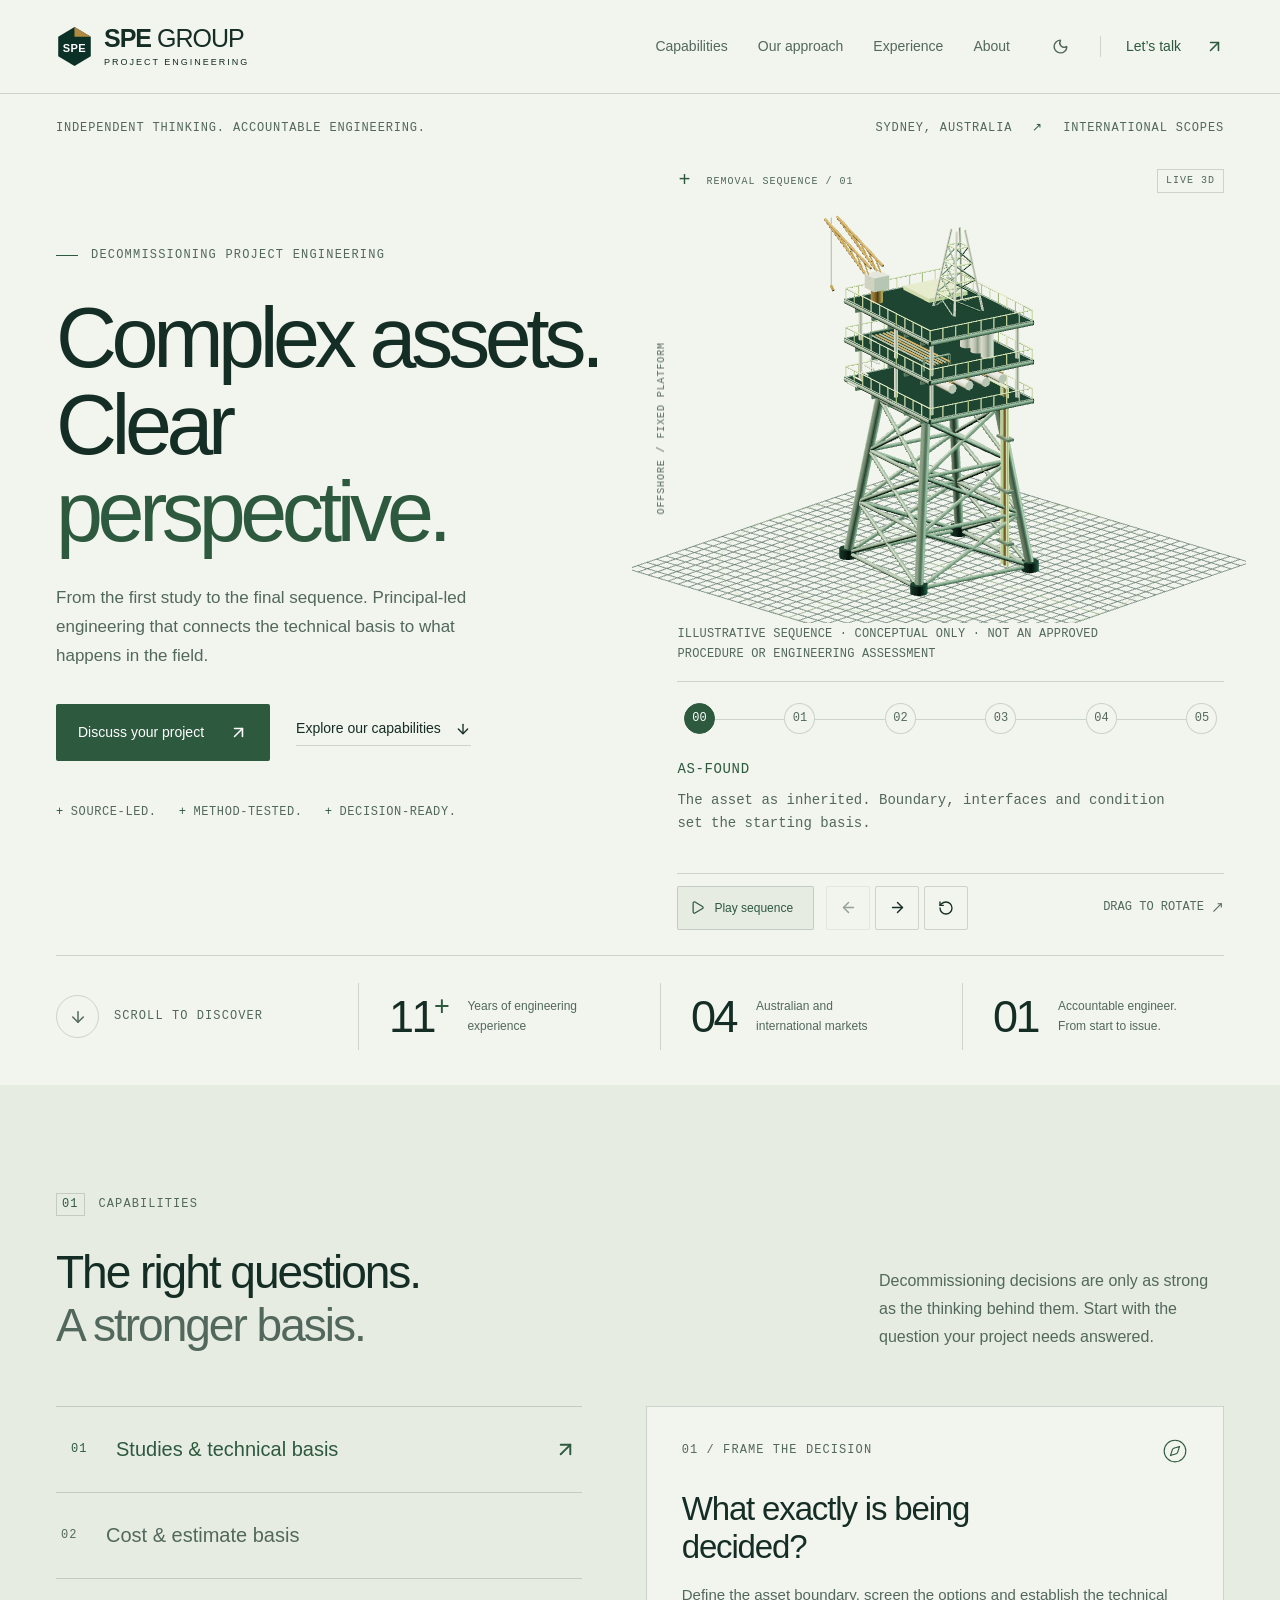
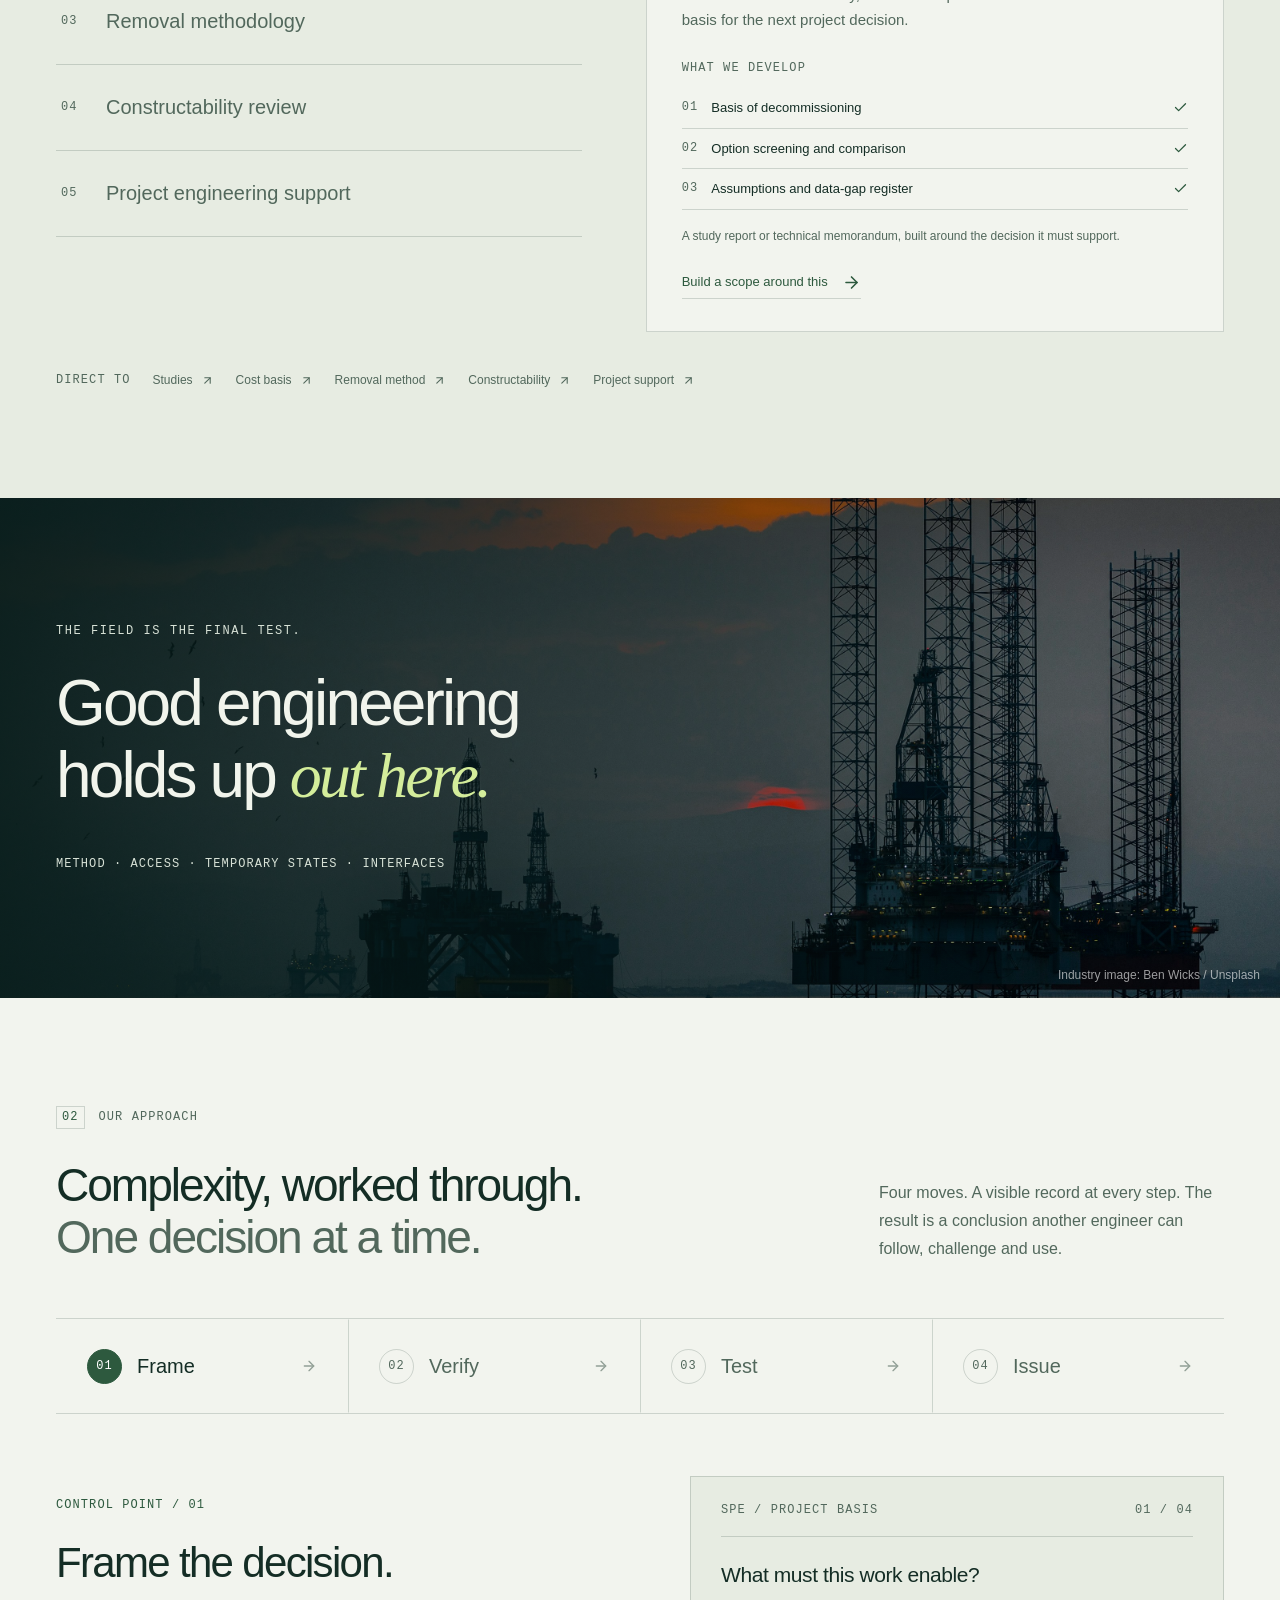
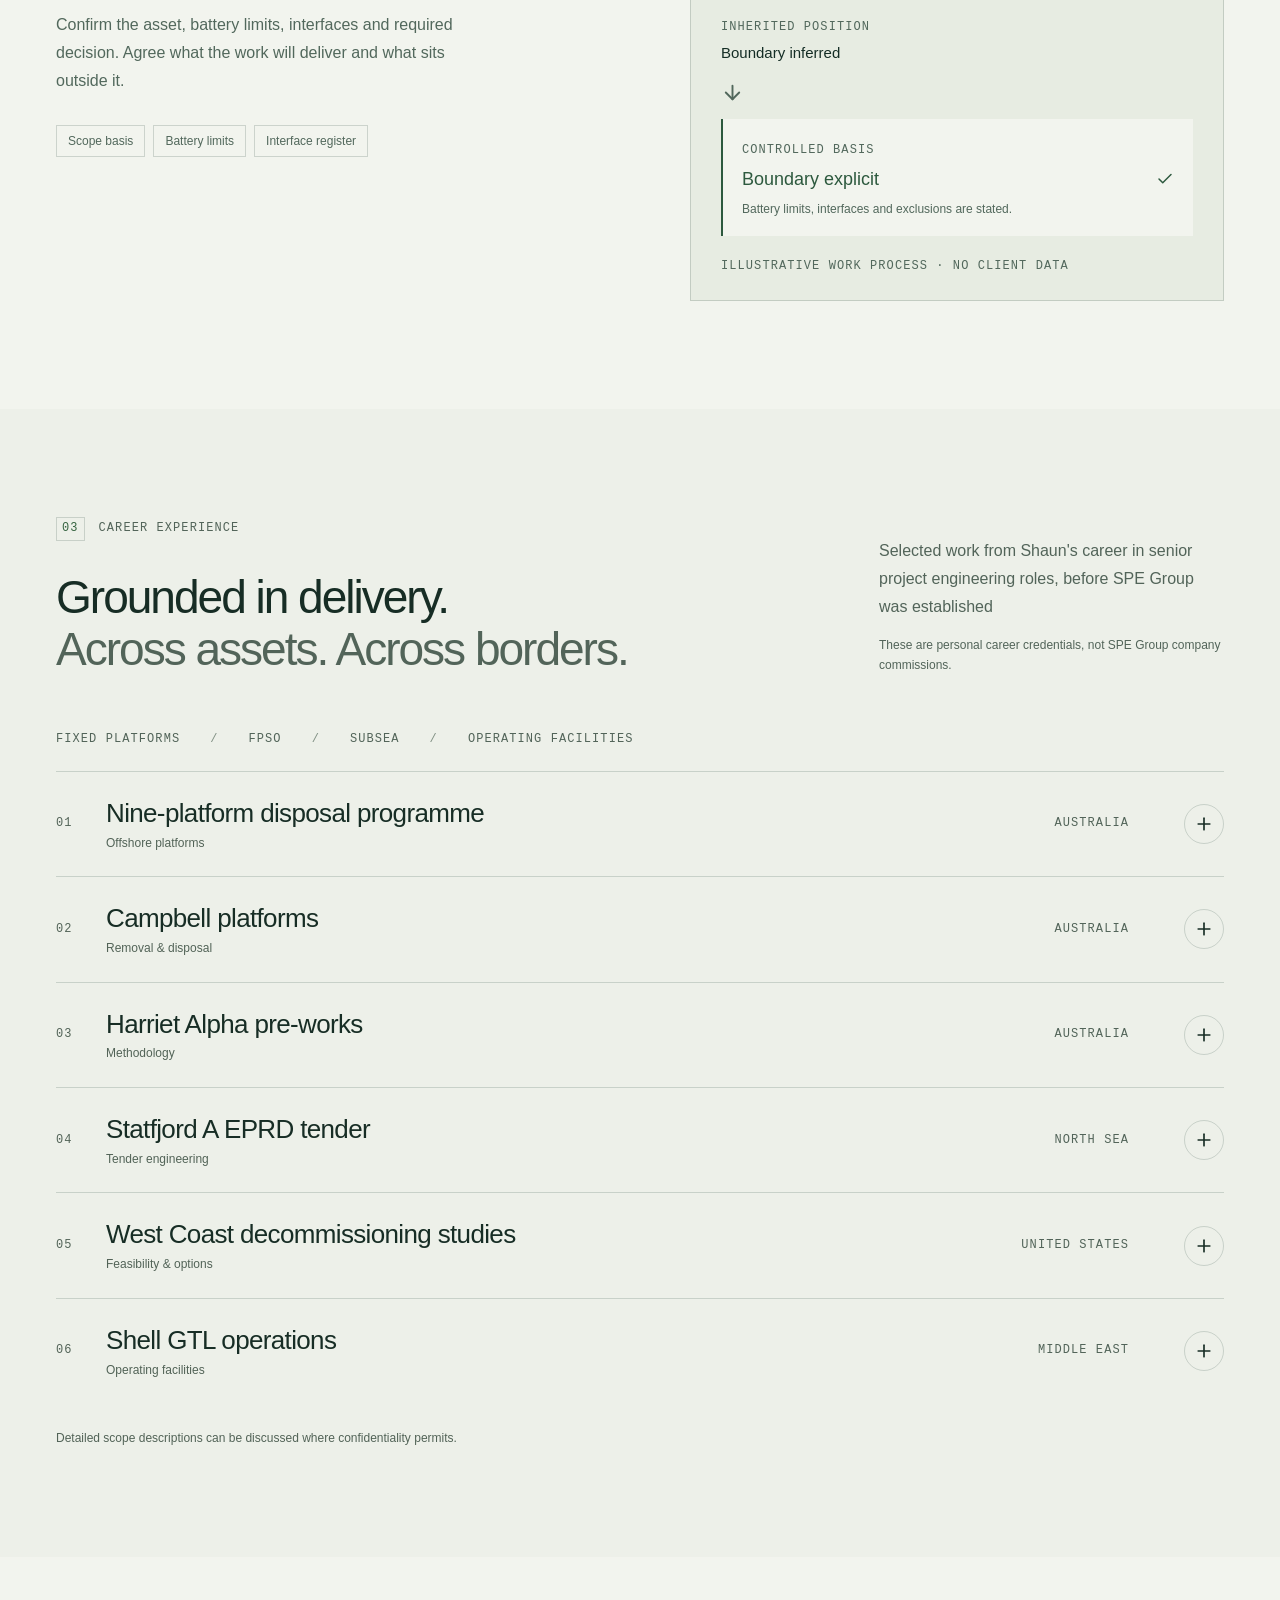
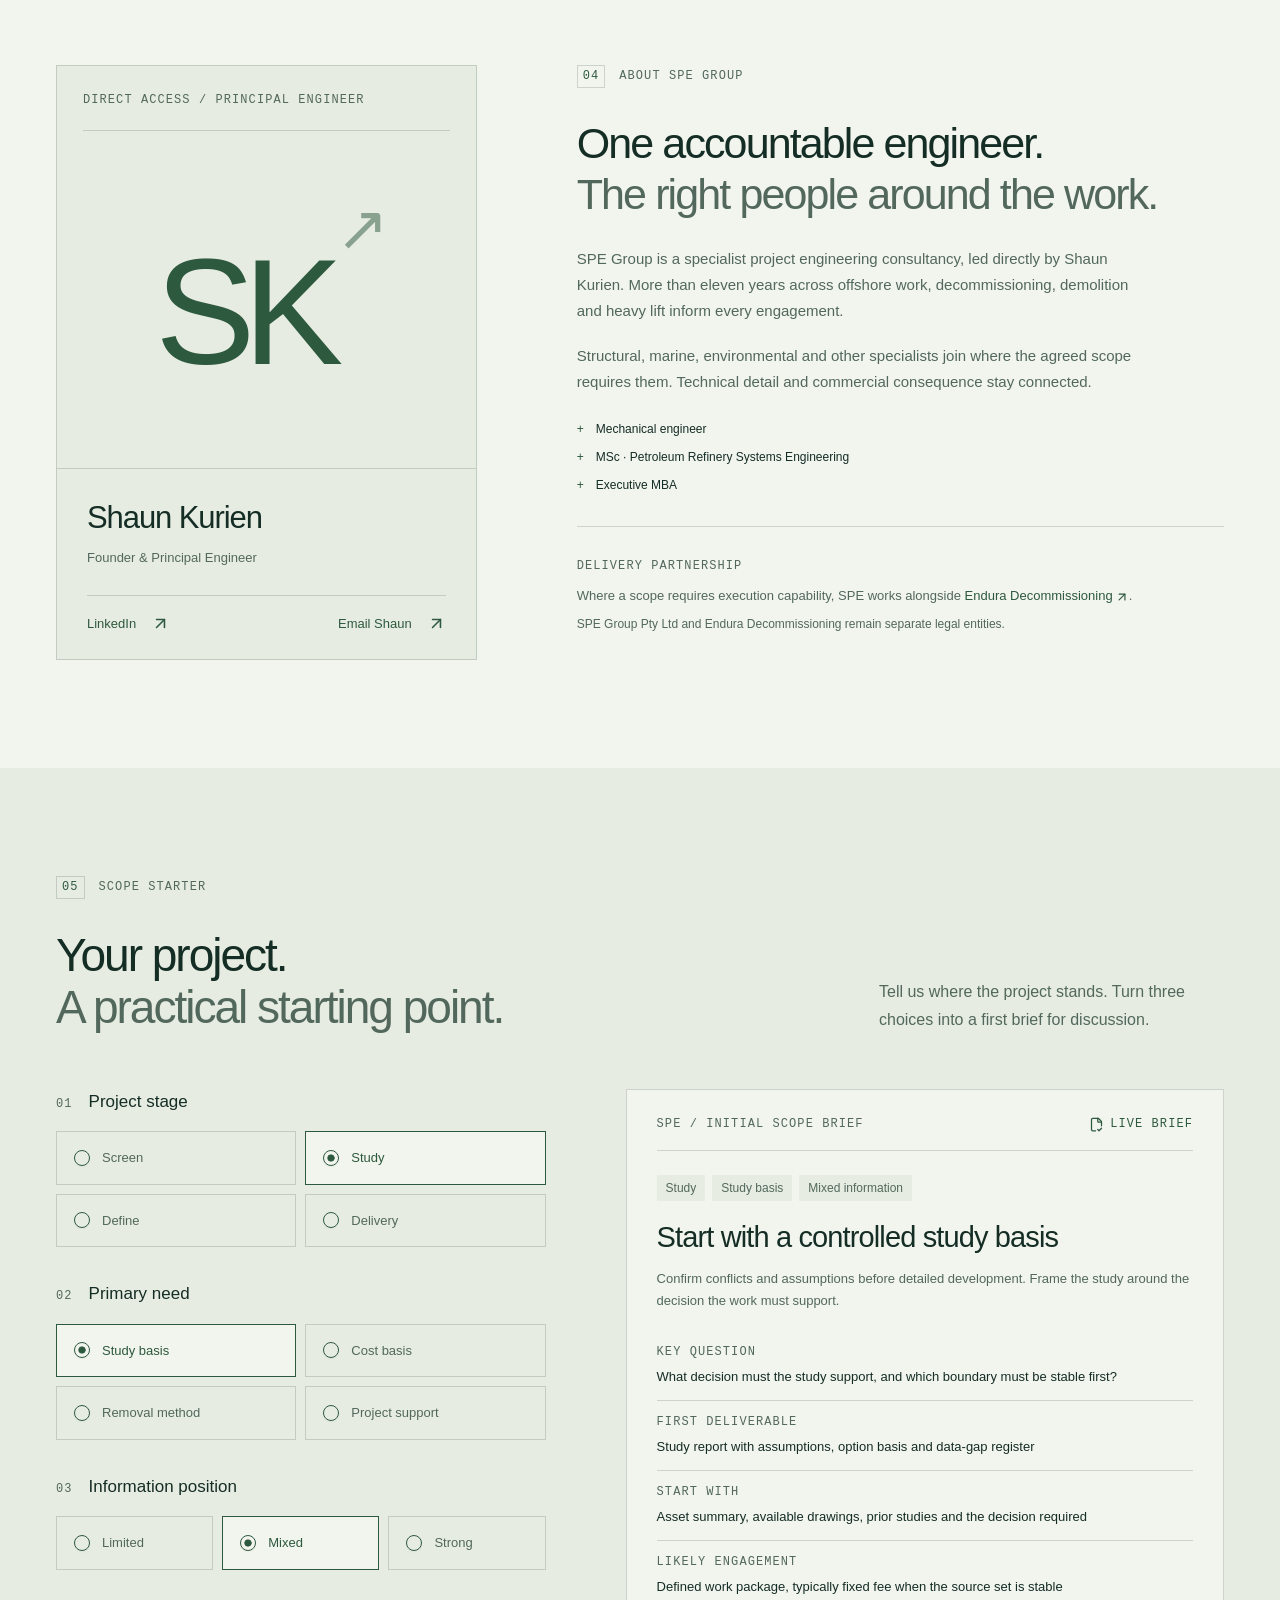
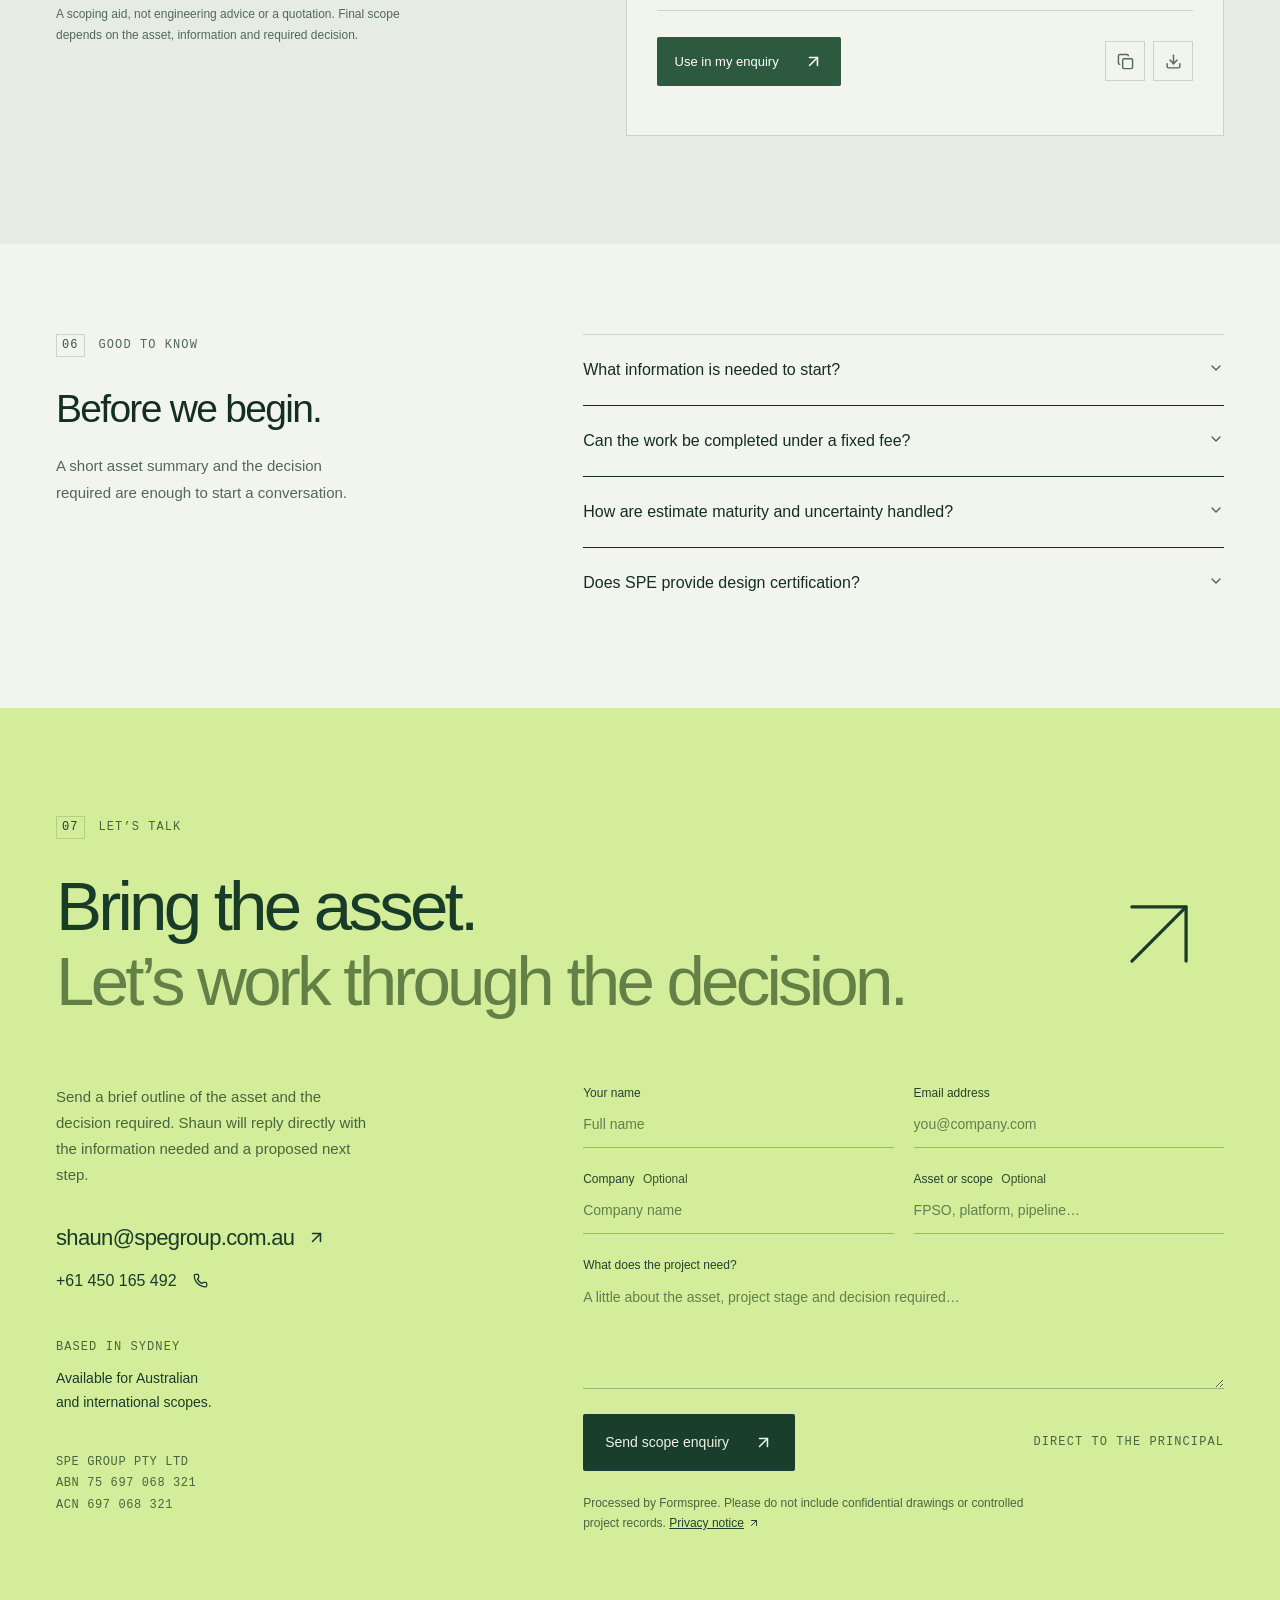
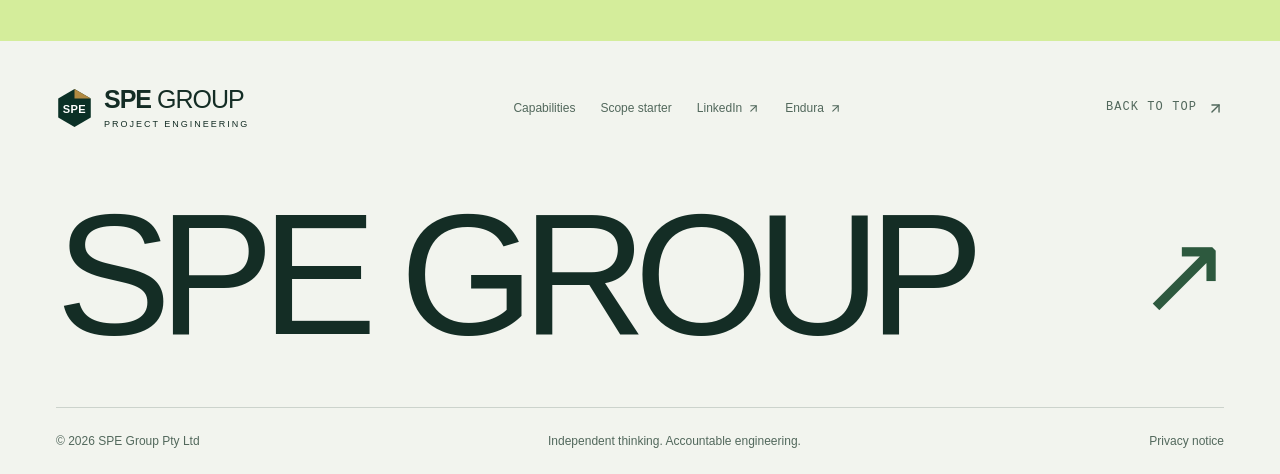
==== commit 92fc3108: "Add files via upload" ====
--- a/index.html
+++ b/index.html
@@ -1,132 +1,31 @@
-<!DOCTYPE html>
-
-<html class="no-js" data-theme="light" lang="en-AU">
-<head>
-<meta charset="utf-8"/><meta content="width=device-width,initial-scale=1,viewport-fit=cover" name="viewport"/>
-<title>SPE Group | Decommissioning Project Engineering</title>
-<meta content="SPE Group provides decommissioning studies, estimate-basis support, removal methodology, constructability and project engineering, with direct principal-engineer accountability." name="description"/>
-<meta content="index,follow,max-image-preview:large" name="robots"/><meta content="SPE Group Pty Ltd" name="author"/><meta content="telephone=no" name="format-detection"/><meta content="strict-origin-when-cross-origin" name="referrer"/><meta content="light dark" name="color-scheme"/>
-<meta content="default-src 'self'; script-src 'self'; style-src 'self' 'unsafe-inline'; img-src 'self' data:; connect-src 'self' https://formspree.io; form-action https://formspree.io; object-src 'none'; base-uri 'self'; upgrade-insecure-requests" http-equiv="Content-Security-Policy"/>
-<link href="https://spegroup.com.au/" rel="canonical"/><link href="site.webmanifest" rel="manifest"/><link href="assets/img/favicon.svg" rel="icon" type="image/svg+xml"/><link href="icon-192.png" rel="apple-touch-icon"/>
-<meta content="#f3f0e8" id="themeColour" name="theme-color"/>
-<meta content="website" property="og:type"/><meta content="en_AU" property="og:locale"/><meta content="SPE Group" property="og:site_name"/><meta content="https://spegroup.com.au/" property="og:url"/><meta content="SPE Group | Decommissioning Project Engineering" property="og:title"/><meta content="Controlled engineering basis, removal methodology, constructability and project support grounded in execution." property="og:description"/><meta content="https://spegroup.com.au/og-cover.png" property="og:image"/><meta content="1200" property="og:image:width"/><meta content="630" property="og:image:height"/><meta content="SPE Group, decommissioning project engineering grounded in execution." property="og:image:alt"/><meta content="summary_large_image" name="twitter:card"/><meta content="SPE Group | Decommissioning Project Engineering" name="twitter:title"/><meta content="Controlled engineering basis, removal methodology, constructability and project support grounded in execution." name="twitter:description"/><meta content="https://spegroup.com.au/og-cover.png" name="twitter:image"/>
-<script src="assets/js/theme-init.v18.js"></script><link href="assets/css/site.v18.css" rel="stylesheet"/>
-<script type="application/ld+json">{"@context":"https://schema.org","@type":"ProfessionalService","@id":"https://spegroup.com.au/#organisation","name":"SPE Group","legalName":"SPE Group Pty Ltd","url":"https://spegroup.com.au/","description":"Decommissioning project engineering, estimate basis, constructability and removal methodology support for offshore and onshore assets.","email":"shaun@spegroup.com.au","telephone":"+61450165492","contactPoint":{"@type":"ContactPoint","contactType":"project enquiries","email":"shaun@spegroup.com.au","telephone":"+61450165492","availableLanguage":"English"},"founder":{"@type":"Person","name":"Shaun Kurien","jobTitle":"Founder and Principal Engineer","sameAs":"https://www.linkedin.com/in/shaunkr/","description":"Mechanical engineer and decommissioning project engineer with an MSc in Petroleum Refinery Systems Engineering and an Executive MBA.","hasCredential":[{"@type":"EducationalOccupationalCredential","name":"MSc in Petroleum Refinery Systems Engineering","credentialCategory":"degree"},{"@type":"EducationalOccupationalCredential","name":"Executive MBA","credentialCategory":"degree"}]},"foundingDate":"2026","sameAs":["https://www.linkedin.com/in/shaunkr/"],"address":{"@type":"PostalAddress","addressLocality":"Sydney","addressRegion":"NSW","addressCountry":"AU"},"areaServed":["Australia","International"],"identifier":["ABN 75 697 068 321","ACN 697 068 321"],"knowsAbout":["Offshore decommissioning","Decommissioning cost estimation","Removal methodology","Constructability","Heavy lift","SPMT","Demolition planning","Petroleum refining","Business case development","Project commercial strategy"],"logo":"https://spegroup.com.au/icon-512.png","image":"https://spegroup.com.au/og-cover.png","serviceType":["Decommissioning studies","Decommissioning cost estimating","Removal methodology","Constructability review","Project engineering support"]}</script>
+<!doctype html>
+<html lang="en-AU">
+<head><meta http-equiv="Content-Security-Policy" content="default-src 'self'; script-src 'self' 'sha256-N8/eKoQeTfpQeBIryF6eG+65epLZsaH/QFcSKP6m03c='; script-src-attr 'none'; style-src 'self' 'unsafe-inline'; connect-src 'self' https://formspree.io; form-action https://formspree.io; img-src 'self' data:; font-src 'self'; object-src 'none'; base-uri 'self'">
+  <meta charset="UTF-8" />
+  <meta name="viewport" content="width=device-width, initial-scale=1.0" /><meta content="v2-removal-sequence" name="site-build"/>
+  <title>SPE Group | Decommissioning, in perspective.</title>
+  <meta name="description" content="Principal-led decommissioning project engineering. Technical studies, cost basis, removal methodology and constructability, grounded in execution. Sydney, Australia." />
+  <link rel="canonical" href="https://spegroup.com.au/" />
+  <link rel="manifest" href="/site.webmanifest" />
+  <link rel="icon" href="/favicon.svg" type="image/svg+xml" />
+  <link rel="apple-touch-icon" href="/icon-192.png" />
+  <meta property="og:title" content="SPE Group | Decommissioning, in perspective." />
+  <meta property="og:description" content="Controlled engineering basis, removal methodology, constructability and project support grounded in execution." />
+  <meta property="og:type" content="website" />
+  <meta property="og:locale" content="en_AU" />
+  <meta property="og:site_name" content="SPE Group" />
+  <meta property="og:image" content="https://spegroup.com.au/og-cover.png" />
+  <meta property="og:image:width" content="1200" />
+  <meta property="og:image:height" content="630" />
+  <meta property="og:image:alt" content="SPE Group, decommissioning project engineering grounded in execution." />
+  <meta name="twitter:title" content="SPE Group | Decommissioning, in perspective." />
+  <meta name="twitter:card" content="summary_large_image" />
+  <meta name="twitter:image" content="https://spegroup.com.au/og-cover.png" />
+  <script type="module" crossorigin src="/assets/index-DFA_cEbi.js"></script>
+  <link rel="stylesheet" crossorigin href="/assets/index-DvyvnukS.css">
 </head>
 <body>
-<a class="skip-link" href="#main">Skip to main content</a><div aria-hidden="true" class="scroll-progress" id="scrollProgress"></div>
-<header class="site-header" id="siteHeader"><div class="shell navbar">
-<a aria-label="SPE Group home" class="brand" href="#top"><img alt="" class="brand-mark" src="assets/img/spe-mark.svg"/><span class="brand-copy"><span class="brand-name">SPE Group</span><span class="brand-sub">Decommissioning project engineering</span></span></a>
-<nav aria-label="Primary navigation"><ul class="desktop-nav" id="desktopNav"><li><a href="#capabilities">Capabilities</a></li><li><a href="#method">Method</a></li><li><a href="#background">Background</a></li><li><a href="#about">About</a></li><li><a href="#contact">Contact</a></li></ul></nav>
-<div class="nav-actions"><button aria-label="Switch to dark theme" aria-pressed="false" class="icon-button theme-button" id="themeButton" type="button"><svg aria-hidden="true" fill="none" height="18" id="themeIcon" stroke="currentColor" stroke-width="1.8" viewbox="0 0 24 24" width="18"><circle cx="12" cy="12" r="4"></circle><path d="M12 2v2M12 20v2M4 12H2M22 12h-2M6 6 4.5 4.5M19.5 19.5 18 18M6 18l-1.5 1.5M19.5 4.5 18 6"></path></svg></button><a class="btn btn-primary nav-cta" href="#contact">Discuss a scope <svg aria-hidden="true" fill="none" height="17" stroke="currentColor" stroke-width="2" viewbox="0 0 24 24" width="17"><path d="M5 12h14M13 6l6 6-6 6"></path></svg></a><button aria-controls="mobileMenu" aria-expanded="false" aria-haspopup="dialog" aria-label="Open navigation" class="icon-button menu-button" id="menuButton" type="button"><svg aria-hidden="true" fill="none" height="20" stroke="currentColor" stroke-width="2" viewbox="0 0 24 24" width="20"><path d="M4 7h16M4 12h16M4 17h16"></path></svg></button></div>
-</div></header>
-<dialog aria-label="Navigation menu" class="mobile-menu" id="mobileMenu"><div class="mobile-menu-inner"><div class="mobile-menu-top"><a class="brand" href="#top"><img alt="" class="brand-mark" src="assets/img/spe-mark.svg"/><span class="brand-name">SPE Group</span></a><button aria-label="Close navigation" class="icon-button" id="menuClose" type="button"><svg aria-hidden="true" fill="none" height="19" stroke="currentColor" stroke-width="2" viewbox="0 0 24 24" width="19"><path d="M6 6l12 12M18 6 6 18"></path></svg></button></div><ul class="mobile-links"><li><a href="#capabilities"><span>Capabilities</span><small>01</small></a></li><li><a href="#method"><span>Method</span><small>02</small></a></li><li><a href="#background"><span>Background</span><small>03</small></a></li><li><a href="#about"><span>About</span><small>04</small></a></li><li><a href="#contact"><span>Contact</span><small>05</small></a></li></ul><div class="mobile-menu-actions"><button aria-pressed="false" class="btn btn-secondary" id="mobileThemeButton" type="button">Use dark theme</button><a class="btn btn-primary" href="#contact">Discuss a scope</a></div></div></dialog>
-<main id="main">
-<section class="hero" id="top"><div aria-hidden="true" class="hero-grid-bg"></div><div aria-hidden="true" class="hero-linework"><svg preserveaspectratio="none" viewbox="0 0 1440 800"><path d="M765 105C940 56 1075 92 1216 210S1360 420 1440 438"></path><path d="M770 615C930 542 1066 548 1180 615S1350 720 1440 690" opacity=".38"></path><circle cx="905" cy="78" r="4"></circle><circle cx="1188" cy="188" r="4"></circle><circle cx="1340" cy="410" r="4"></circle></svg></div>
-<div class="shell hero-layout"><div class="hero-copy"><div class="hero-eyebrow-row"><span class="eyebrow">Decommissioning project engineering</span><span class="availability"><i></i>Sydney · International scopes</span></div><h1>Engineering that holds up <span>when the plan meets the field.</span></h1><p class="hero-lead">Technical studies, estimate basis, constructability and removal methodology for offshore and onshore decommissioning. The same principal engineer remains accountable from source review to issued decision.</p><div class="hero-actions"><a class="btn btn-primary" href="#contact">Discuss a scope <svg aria-hidden="true" fill="none" height="17" stroke="currentColor" stroke-width="2" viewbox="0 0 24 24" width="17"><path d="M5 12h14M13 6l6 6-6 6"></path></svg></a><a class="btn btn-secondary" href="#capabilities">Review capabilities</a></div><nav aria-label="Capability shortcuts" class="hero-caps reveal delay-3"><span class="hero-caps-label">Direct to capability</span><a data-cap="0" href="#capabilities"><i>01</i>Studies</a><a data-cap="1" href="#capabilities"><i>02</i>Cost basis</a><a data-cap="2" href="#capabilities"><i>03</i>Removal method</a><a data-cap="3" href="#capabilities"><i>04</i>Constructability</a><a data-cap="4" href="#capabilities"><i>05</i>Project support</a></nav><div aria-label="Key experience" class="hero-proof"><div class="proof-item"><strong>11+</strong><span>years across offshore, heavy lift and demolition work</span></div><div class="proof-item"><strong>04</strong><span>project markets across Australia and international basins</span></div><div class="proof-item"><strong>01</strong><span>principal engineer accountable for each deliverable</span></div></div></div>
-<div class="dossier-wrap"><div class="dossier-label"><span>Controlled basis · illustrative</span><b>Work product · Rev 01</b></div><div class="dossier"><div aria-label="Project basis dossier stage" class="dossier-tabs" role="tablist"><button aria-controls="dossier-panel-1" aria-selected="true" class="dossier-tab" data-title="Frame" id="dossier-tab-1" role="tab" type="button">Frame</button><button aria-controls="dossier-panel-2" aria-selected="false" class="dossier-tab" data-title="Evidence" id="dossier-tab-2" role="tab" type="button">Evidence</button><button aria-controls="dossier-panel-3" aria-selected="false" class="dossier-tab" data-title="Method" id="dossier-tab-3" role="tab" type="button">Method</button><button aria-controls="dossier-panel-4" aria-selected="false" class="dossier-tab" data-title="Issue" id="dossier-tab-4" role="tab" type="button">Issue</button></div><div aria-hidden="true" class="dossier-trace">
-<span class="is-active"><i></i><b>Boundary</b></span>
-<span><i></i><b>Source</b></span>
-<span><i></i><b>Method</b></span>
-<span><i></i><b>Issue</b></span>
-</div><div class="sheet-stack">
-<article aria-labelledby="dossier-tab-1" class="basis-sheet is-active" data-depth="0" data-stage-index="0" id="dossier-panel-1" role="tabpanel" tabindex="0"><div class="sheet-head"><strong>SPE / BASIS / 01</strong><div class="sheet-head-meta"><span>FRAME THE DECISION</span><small>A1 / B0</small></div></div><div class="sheet-body"><h2 class="sheet-title">Scope before activity</h2><p class="sheet-copy">The asset boundary, decision need, interfaces and material unknowns are defined before detailed effort begins.</p><div class="sheet-grid"><div class="paper-block"><span>Decision</span><b>What must this work enable?</b></div><div class="paper-block"><span>Boundary</span><b>What is in, out and interfacing?</b></div></div><div class="register"><div class="register-row good"><i></i><span>Asset and battery limits</span><small>FRAMED</small></div><div class="register-row open"><i></i><span>Source information position</span><small>OPEN</small></div><div class="register-row open"><i></i><span>Commercial and schedule driver</span><small>VERIFY</small></div></div><span class="redline">Do not price until boundary is stable</span><span class="revision-stamp">Boundary framed</span></div></article>
-<article aria-labelledby="dossier-tab-2" class="basis-sheet" data-depth="1" data-stage-index="1" id="dossier-panel-2" role="tabpanel" tabindex="0"><div class="sheet-head"><strong>SPE / BASIS / 02</strong><div class="sheet-head-meta"><span>VERIFY THE EVIDENCE</span><small>B2 / C1</small></div></div><div class="sheet-body"><h2 class="sheet-title">Source position made visible</h2><p class="sheet-copy">Drawings, reports, quantities and previous conclusions are checked. Conflicts and missing information remain explicit.</p><div class="register"><div class="register-row good"><i></i><span>Drawings and revisions indexed</span><small>VERIFIED</small></div><div class="register-row good"><i></i><span>Quantity source recorded</span><small>TRACED</small></div><div class="register-row open"><i></i><span>Unverified structural modification</span><small>OPEN</small></div><div class="register-row open"><i></i><span>Hazardous material position</span><small>GAP</small></div></div><div class="sheet-grid"><div class="paper-block"><span>Rule</span><b>Evidence and assumption never share the same status</b></div><div class="paper-block"><span>Output</span><b>Source register and gap actions</b></div></div><span class="revision-stamp">Source position traced</span></div></article>
-<article aria-labelledby="dossier-tab-3" class="basis-sheet" data-depth="2" data-stage-index="2" id="dossier-panel-3" role="tabpanel" tabindex="0"><div class="sheet-head"><strong>SPE / BASIS / 03</strong><div class="sheet-head-meta"><span>TEST THE METHOD</span><small>C3 / D2</small></div></div><div class="sheet-body"><h2 class="sheet-title">Execution logic before certainty</h2><p class="sheet-copy">Access, sequence, lifting, transport, temporary states and worksite interfaces are tested against the project basis.</p><div class="sequence"><div class="sequence-step"><i>01</i><b>Access</b><small>workface</small></div><div class="sequence-step"><i>02</i><b>Separate</b><small>sequence</small></div><div class="sequence-step"><i>03</i><b>Handle</b><small>lift / move</small></div><div class="sequence-step"><i>04</i><b>Close</b><small>disposal</small></div></div><div class="sheet-grid"><div class="paper-block"><span>Cost link</span><b>Method drives plant, duration and risk</b></div><div class="paper-block"><span>Control</span><b>Temporary conditions remain visible</b></div></div><span class="revision-stamp">Execution logic tested</span></div></article>
-<article aria-labelledby="dossier-tab-4" class="basis-sheet" data-depth="3" data-stage-index="3" id="dossier-panel-4" role="tabpanel" tabindex="0"><div class="sheet-head"><strong>SPE / BASIS / 04</strong><div class="sheet-head-meta"><span>ISSUE THE BASIS</span><small>D4 / I0</small></div></div><div class="sheet-body"><h2 class="sheet-title">A conclusion another engineer can follow</h2><p class="sheet-copy">The final work product states its source, assumptions, exclusions, uncertainty and next actions.</p><div class="basis-bars"><div class="basis-bar"><span>Scope control</span><div><i style="--w:94%"></i></div><small>94%</small></div><div class="basis-bar"><span>Evidence trace</span><div><i style="--w:86%"></i></div><small>86%</small></div><div class="basis-bar"><span>Method basis</span><div><i style="--w:82%"></i></div><small>82%</small></div><div class="basis-bar"><span>Decision ready</span><div><i style="--w:90%"></i></div><small>90%</small></div></div><span class="decision-stamp">Controlled for client decision</span><span class="revision-stamp">Controlled basis issued</span></div></article>
-</div><div class="dossier-caption"><div><strong>Project basis dossier</strong> · an illustrative view of how SPE structures engineering work</div><span>No project or client data shown</span></div></div></div></div></section>
-<section aria-labelledby="basisShiftTitle" class="basis-shift">
-<div class="shell">
-<div class="basis-shift-head reveal">
-<span class="eyebrow">Basis shift</span>
-<h2 id="basisShiftTitle">What changes when the basis is controlled.</h2>
-<p>Illustrative comparison only. The value is not artificial certainty. It is a clearer record of what is known, what remains open and what the decision rests on.</p>
-</div>
-<div class="basis-shift-table reveal delay-1">
-<div class="shift-heading shift-before"><span>Inherited position</span></div>
-<div class="shift-heading shift-control"><span>Engineering control</span></div>
-<div class="shift-heading shift-after"><span>Controlled basis</span></div>
-<div class="shift-cell before"><b>Boundary inferred</b><small>Interfaces and exclusions remain implicit</small></div>
-<div class="shift-link"><i></i><span>Frame</span></div>
-<div class="shift-cell after"><b>Boundary explicit</b><small>Battery limits, interfaces and exclusions stated</small></div>
-<div class="shift-cell before"><b>Revisions unreconciled</b><small>Conflicting sources carry equal weight</small></div>
-<div class="shift-link"><i></i><span>Verify</span></div>
-<div class="shift-cell after"><b>Source conflicts visible</b><small>Verified evidence separated from assumptions</small></div>
-<div class="shift-cell before"><b>Method detached from cost</b><small>Plant, duration and interfaces remain abstract</small></div>
-<div class="shift-link"><i></i><span>Test</span></div>
-<div class="shift-cell after"><b>Method linked to cost drivers</b><small>Execution logic informs quantity, duration and risk</small></div>
-<div class="shift-cell before"><b>Unknowns absorbed</b><small>Residual uncertainty disappears into the number</small></div>
-<div class="shift-link"><i></i><span>Issue</span></div>
-<div class="shift-cell after"><b>Uncertainty carried visibly</b><small>Open items, exclusions and next actions remain controlled</small></div>
-</div>
-<div class="basis-assurance reveal delay-2">
-<div><b>Senior-led</b><span>Direct ownership of the technical basis</span></div>
-<div><b>Source-based</b><span>Evidence and assumptions retain separate status</span></div>
-<div><b>Scope-specific</b><span>Specialists added only where the work needs them</span></div>
-</div>
-</div>
-</section>
-<section class="section section-paper" id="capabilities"><div class="shell"><div class="section-head reveal"><div><span class="eyebrow">01 · Capabilities</span><h2>Built for the decisions that make decommissioning expensive.</h2></div><p>Choose the question the project needs answered. The scope, method and work product are then built around that decision rather than a generic list of activities.</p></div><div class="capability-layout"><div aria-label="SPE Group capabilities" class="capability-nav" role="tablist">
-<button aria-controls="capability-panel-1" aria-selected="true" class="capability-button" id="capability-tab-1" role="tab" type="button"><span class="no">01</span><b>Studies and technical basis</b><svg fill="none" height="18" stroke="currentColor" stroke-width="2" viewbox="0 0 24 24" width="18"><path d="M5 12h14M13 6l6 6-6 6"></path></svg></button><button aria-controls="capability-panel-2" aria-selected="false" class="capability-button" id="capability-tab-2" role="tab" type="button"><span class="no">02</span><b>Cost and estimate basis</b><svg fill="none" height="18" stroke="currentColor" stroke-width="2" viewbox="0 0 24 24" width="18"><path d="M5 12h14M13 6l6 6-6 6"></path></svg></button><button aria-controls="capability-panel-3" aria-selected="false" class="capability-button" id="capability-tab-3" role="tab" type="button"><span class="no">03</span><b>Removal methodology</b><svg fill="none" height="18" stroke="currentColor" stroke-width="2" viewbox="0 0 24 24" width="18"><path d="M5 12h14M13 6l6 6-6 6"></path></svg></button><button aria-controls="capability-panel-4" aria-selected="false" class="capability-button" id="capability-tab-4" role="tab" type="button"><span class="no">04</span><b>Constructability review</b><svg fill="none" height="18" stroke="currentColor" stroke-width="2" viewbox="0 0 24 24" width="18"><path d="M5 12h14M13 6l6 6-6 6"></path></svg></button><button aria-controls="capability-panel-5" aria-selected="false" class="capability-button" id="capability-tab-5" role="tab" type="button"><span class="no">05</span><b>Project engineering support</b><svg fill="none" height="18" stroke="currentColor" stroke-width="2" viewbox="0 0 24 24" width="18"><path d="M5 12h14M13 6l6 6-6 6"></path></svg></button></div>
-<div class="capability-stage">
-<section aria-labelledby="capability-tab-1" class="capability-panel is-active" id="capability-panel-1" role="tabpanel" tabindex="0"><div><span class="capability-kicker">Client question</span><h3>What exactly is being decided?</h3><p>Scope definition, asset boundary, option screening, information review and the technical structure needed to support the next project gate.</p><div class="capability-facts"><div class="capability-fact"><span>SPE develops</span><b>Basis of decommissioning, assumptions register, option basis and data-gap actions</b></div><div class="capability-fact"><span>Typical work product</span><b>Study report or defined technical memorandum</b></div></div></div><div class="capability-visual"><div aria-hidden="true" class="work-specimen specimen-study">
-<div class="specimen-titlebar"><span>SPE / STUDY BASIS</span><b>REV 0</b></div>
-<div class="specimen-decision"><span>Decision</span><b>Preferred decommissioning pathway</b></div>
-<div class="specimen-mini-grid"><div><span>Boundary</span><b class="state-good">Framed</b></div><div><span>Options</span><b>3 screened</b></div></div>
-<div class="specimen-register"><p><i class="good"></i><span>Battery limits</span><small>CONTROLLED</small></p><p><i class="open"></i><span>Data conflict</span><small>ACTION</small></p><p><i class="good"></i><span>Decision criteria</span><small>AGREED</small></p></div>
-<div class="specimen-stamp">Study basis</div>
-</div></div></section>
-<section aria-labelledby="capability-tab-2" class="capability-panel" id="capability-panel-2" role="tabpanel" tabindex="0"><div><span class="capability-kicker">Client question</span><h3>What does the number rest on?</h3><p>Quantity, rate, productivity, schedule and uncertainty inputs are developed only to the maturity supported by the available information.</p><div class="capability-facts"><div class="capability-fact"><span>SPE develops</span><b>Cost build-up, basis of estimate, range, sensitivity and cost risk actions</b></div><div class="capability-fact"><span>Control</span><b>Estimate class and accuracy are stated only where the basis supports them</b></div></div></div><div class="capability-visual"><div aria-hidden="true" class="work-specimen specimen-cost">
-<div class="specimen-titlebar"><span>SPE / BASIS OF ESTIMATE</span><b>CLASS SUBJECT TO BASIS</b></div>
-<div class="cost-table"><p><span>Quantity basis</span><b>Source traced</b><i style="--w:88%"></i></p><p><span>Rate basis</span><b>Matched / adjusted</b><i style="--w:76%"></i></p><p><span>Productivity</span><b>Method linked</b><i style="--w:70%"></i></p><p><span>Risk treatment</span><b>Visible</b><i style="--w:82%"></i></p></div>
-<div class="range-strip"><span>LOW</span><i><b></b></i><span>HIGH</span></div>
-<div class="specimen-note">Range follows the supported estimate basis, not a preset percentage.</div>
-</div></div></section>
-<section aria-labelledby="capability-tab-3" class="capability-panel" id="capability-panel-3" role="tabpanel" tabindex="0"><div><span class="capability-kicker">Client question</span><h3>Can the plan actually be executed?</h3><p>Removal sequence, access, temporary conditions, plant, heavy lift and transport logic are developed around the asset and worksite constraints.</p><div class="capability-facts"><div class="capability-fact"><span>SPE develops</span><b>Method statement, removal sequence, plant basis and temporary-state controls</b></div><div class="capability-fact"><span>Cost link</span><b>Method drives plant, duration, interfaces and risk treatment</b></div></div></div><div class="capability-visual"><div aria-hidden="true" class="work-specimen specimen-method">
-<div class="specimen-titlebar"><span>SPE / REMOVAL SEQUENCE</span><b>METHOD / 01</b></div>
-<div class="method-strip"><div><i>01</i><b>Access</b><small>workface</small></div><div><i>02</i><b>Separate</b><small>temporary state</small></div><div><i>03</i><b>Handle</b><small>lift / transport</small></div><div><i>04</i><b>Close</b><small>disposal</small></div></div>
-<div class="method-control"><span>Critical control</span><b>Temporary stability maintained through every change of state</b></div>
-<div class="specimen-stamp">Method tested</div>
-</div></div></section>
-<section aria-labelledby="capability-tab-4" class="capability-panel" id="capability-panel-4" role="tabpanel" tabindex="0"><div><span class="capability-kicker">Client question</span><h3>Which interface will fail first?</h3><p>Access, stability, lifting, logistics, worksite and contractor assumptions are challenged before they harden into cost and schedule.</p><div class="capability-facts"><div class="capability-fact"><span>SPE develops</span><b>Constructability note, interface map, action register and risk inputs</b></div><div class="capability-fact"><span>Best timing</span><b>Before the estimate, programme or tender basis is treated as settled</b></div></div></div><div class="capability-visual"><div aria-hidden="true" class="work-specimen specimen-construct">
-<div class="specimen-titlebar"><span>SPE / INTERFACE REVIEW</span><b>OPEN ITEMS</b></div>
-<div class="interface-table"><div class="thead"><span>Interface</span><span>Constraint</span><span>Action</span></div><div><b>Marine</b><span>Tide / access</span><small>VERIFY</small></div><div><b>Lift</b><span>Radius / pad</span><small>CHECK</small></div><div><b>Transport</b><span>Route / GBP</span><small>CONFIRM</small></div><div><b>Waste</b><span>Hold point</span><small>PLAN</small></div></div>
-<div class="constraint-map"><i></i><i></i><i></i><span>Constraint path</span></div>
-</div></div></section>
-<section aria-labelledby="capability-tab-5" class="capability-panel" id="capability-panel-5" role="tabpanel" tabindex="0"><div><span class="capability-kicker">Client question</span><h3>Who carries the basis through change?</h3><p>Embedded engineering support for work packs, technical queries, contractor interfaces, deliverable review and change control.</p><div class="capability-facts"><div class="capability-fact"><span>SPE provides</span><b>Workpack support, TQ response, technical review and decision records</b></div><div class="capability-fact"><span>Commercial basis</span><b>Day rate, capped package or defined monthly allocation</b></div></div></div><div class="capability-visual"><div aria-hidden="true" class="work-specimen specimen-support">
-<div class="specimen-titlebar"><span>SPE / TECHNICAL QUERY REGISTER</span><b>LIVE BASIS</b></div>
-<div class="tq-register"><p><b>TQ-014</b><span>Lift point basis</span><small class="open">OPEN</small></p><p><b>TQ-015</b><span>Transport clearance</span><small class="review">REVIEW</small></p><p><b>TQ-016</b><span>Waste route</span><small class="closed">CLOSED</small></p><p><b>CHG-004</b><span>Scope boundary update</span><small class="change">CHANGE</small></p></div>
-<div class="specimen-note">Original assumptions and issued decisions remain linked through change.</div>
-</div></div></section>
-</div></div></div></section>
-<section class="section method" id="method"><div class="shell"><div class="section-head reveal"><div><span class="eyebrow">02 · Method</span><h2>From field constraint to boardroom decision.</h2></div><p>The work is controlled in four moves. Each one leaves a visible record so the conclusion can be reviewed, challenged and used.</p></div><div class="method-layout"><div class="method-list" id="methodList">
-<article class="method-step" data-step="0"><div class="method-marker">01</div><div class="method-copy"><h3>Define the boundary</h3><p>Confirm the asset, battery limits, interfaces, decision need, deliverables and what is outside the work.</p><div class="method-tags"><span>Scope basis</span><span>Battery limits</span><span>Interfaces</span></div></div></article><article class="method-step" data-step="1"><div class="method-marker">02</div><div class="method-copy"><h3>Verify the evidence</h3><p>Review drawings, reports, quantities, rates and prior studies. Conflicts are logged. Gaps remain visible.</p><div class="method-tags"><span>Source register</span><span>Gap review</span><span>Assumptions</span></div></div></article><article class="method-step" data-step="2"><div class="method-marker">03</div><div class="method-copy"><h3>Test the execution logic</h3><p>Develop the sequence and check access, lifting, transport, temporary states, worksite constraints and contractor interfaces.</p><div class="method-tags"><span>Constructability</span><span>Removal sequence</span><span>Cost drivers</span></div></div></article><article class="method-step" data-step="3"><div class="method-marker">04</div><div class="method-copy"><h3>Issue a controlled basis</h3><p>State the conclusion, supporting source, assumptions, exclusions, uncertainty and actions for the next project gate.</p><div class="method-tags"><span>Traceable output</span><span>Decision record</span><span>Next actions</span></div></div></article></div>
-<aside class="method-specimen"><div class="specimen-card"><div class="specimen-head"><span>Basis architecture</span><b id="methodCode">01 / 04</b></div><div class="specimen-stack"><div class="stack-layer is-active"><span>Source</span><b>Drawings · reports · quantities</b></div><div class="stack-layer"><span>Unknowns</span><b>Gaps · conflicts · assumptions</b></div><div class="stack-layer"><span>Method</span><b>Sequence · access · temporary states</b></div><div class="stack-layer"><span>Decision</span><b>Basis · range · actions</b></div></div><div class="specimen-readout"><span>Current control</span><p id="methodReadout">Confirm the asset boundary, interfaces and decision need before detailed effort begins.</p></div></div></aside></div></div></section>
-<section class="section background" id="background"><div class="shell"><div class="section-head reveal"><div><span class="eyebrow">03 · Project background</span><h2>Practical experience behind the work.</h2></div><p>Selected career work delivered in senior project engineering roles prior to the formation of SPE Group. Detailed scope descriptions are available during scoping where confidentiality permits.</p></div><div class="background-layout"><div class="background-matrix reveal"><div class="matrix-row"><span>Assets</span><p>FPSO · fixed platform · subsea · major operating facilities</p></div><div class="matrix-row"><span>Engineering</span><p>Studies · methodology · constructability · cost support</p></div><div class="matrix-row"><span>Execution</span><p>Heavy lift · SPMT · demolition · load-in · waste interfaces</p></div><div class="matrix-row"><span>Markets</span><p>Australia · Middle East · North Sea · United States</p></div><div class="field-principle"><span>Working principle</span><p>The method is not a paragraph added after the estimate. It is the basis that makes the estimate believable.</p><small>Removal logic, temporary conditions, access and interfaces are treated as cost and risk inputs, not late-stage commentary.</small></div></div><div class="case-notes reveal delay-1">
-<details class="case-note" open=""><summary><span class="case-no">A</span><span>Nine platforms · Chevron Australia</span><svg fill="none" height="18" stroke="currentColor" stroke-width="2" viewbox="0 0 24 24" width="18"><path d="M12 5v14M5 12h14"></path></svg></summary><div class="case-body"><dl><div><dt>Context</dt><dd>Decommissioning and disposal programme covering nine offshore platforms.</dd></div><div><dt>Work included</dt><dd>Engineering documentation, lift and loadout planning, disposal logistics and marine contractor coordination.</dd></div><div><dt>Project role</dt><dd>Lead project engineer across interfaces and issued work products.</dd></div></dl></div></details>
-<details class="case-note"><summary><span class="case-no">B</span><span>Campbell platforms · Santos</span><svg fill="none" height="18" stroke="currentColor" stroke-width="2" viewbox="0 0 24 24" width="18"><path d="M12 5v14M5 12h14"></path></svg></summary><div class="case-body"><dl><div><dt>Context</dt><dd>Offshore platform removal and disposal engineering.</dd></div><div><dt>Work included</dt><dd>Lift planning, structural assessment and disposal logistics.</dd></div><div><dt>Project role</dt><dd>Lead project engineer.</dd></div></dl></div></details>
-<details class="case-note"><summary><span class="case-no">C</span><span>Harriet Alpha pre-works</span><svg fill="none" height="18" stroke="currentColor" stroke-width="2" viewbox="0 0 24 24" width="18"><path d="M12 5v14M5 12h14"></path></svg></summary><div class="case-body"><dl><div><dt>Context</dt><dd>Pre-works engineering for offshore platform removal.</dd></div><div><dt>Work included</dt><dd>Removal methodology, sequencing and execution documentation.</dd></div><div><dt>Project role</dt><dd>Methodology and execution engineering.</dd></div></dl></div></details>
-<details class="case-note"><summary><span class="case-no">D</span><span>Statfjord A · Equinor EPRD tender</span><svg fill="none" height="18" stroke="currentColor" stroke-width="2" viewbox="0 0 24 24" width="18"><path d="M12 5v14M5 12h14"></path></svg></summary><div class="case-body"><dl><div><dt>Context</dt><dd>Topside demolition methodology for a competitive EPRD tender.</dd></div><div><dt>Work included</dt><dd>Cutting and lifting sequences, plant selection, temporary conditions and regulatory compliance.</dd></div><div><dt>Project role</dt><dd>Method development and technical proposal support.</dd></div></dl></div></details>
-<details class="case-note"><summary><span class="case-no">E</span><span>West Coast studies · Chevron USA</span><svg fill="none" height="18" stroke="currentColor" stroke-width="2" viewbox="0 0 24 24" width="18"><path d="M12 5v14M5 12h14"></path></svg></summary><div class="case-body"><dl><div><dt>Context</dt><dd>Decommissioning feasibility and comparative option studies for offshore assets in the United States.</dd></div><div><dt>Work included</dt><dd>Method, execution constraints, schedule logic and cost-driver comparison.</dd></div><div><dt>Project role</dt><dd>Study engineering and options development.</dd></div></dl></div></details>
-<details class="case-note"><summary><span class="case-no">F</span><span>Shell GTL operations · Qatar</span><svg fill="none" height="18" stroke="currentColor" stroke-width="2" viewbox="0 0 24 24" width="18"><path d="M12 5v14M5 12h14"></path></svg></summary><div class="case-body"><dl><div><dt>Context</dt><dd>Live gas-processing facility engineering and project delivery environment.</dd></div><div><dt>Work included</dt><dd>Structural scopes, heavy lift, operational interfaces and project coordination.</dd></div><div><dt>Project role</dt><dd>Mechanical and project engineering support across operating constraints.</dd></div></dl></div></details>
-</div></div></div></section>
-<section class="section section-paper" id="about"><div class="shell about-layout"><aside aria-label="Founder profile" class="principal-card reveal"><div class="principal-top"><span class="principal-label">Principal engineer</span><h3>Shaun Kurien</h3><p>Founder · SPE Group</p></div><div class="principal-body"><p>Mechanical engineer and senior project engineer with more than eleven years across offshore work, decommissioning, demolition, heavy lift and project delivery.</p><div class="credentials"><div class="credential"><span>01</span><b>Mechanical engineer</b></div><div class="credential"><span>02</span><b>MSc in Petroleum Refinery Systems Engineering</b></div><div class="credential"><span>03</span><b>Executive MBA</b></div></div><div class="principal-actions"><a class="btn btn-secondary" href="https://www.linkedin.com/in/shaunkr/" rel="noopener noreferrer" target="_blank">LinkedIn ↗</a><a class="btn btn-secondary" href="mailto:shaun@spegroup.com.au">Email Shaun</a></div></div></aside><div class="about-copy reveal delay-1"><span class="eyebrow">04 · About SPE</span><h2>One accountable engineer. The right specialists when needed.</h2><p>SPE Group Pty Ltd is a specialist project engineering consultancy. Each engagement is led directly by the principal engineer, with structural, marine, environmental or other specialist support brought in where the agreed scope requires it.</p><p>The delivery experience is supported by postgraduate refinery study and executive business training. Technical detail, project consequence and commercial decision are considered together rather than passed between disconnected teams.</p><div class="founder-principle"><span>Operating principle</span><p>A useful engineering basis should be clear enough for another engineer to follow, challenge and use.</p></div><div class="principles"><article class="principle"><span>P / 01</span><div><h3>Source before statement</h3><p>Claims, quantities and rates are checked against available information before they enter the work product.</p></div></article><article class="principle"><span>P / 02</span><div><h3>Assumptions stay visible</h3><p>Data gaps, uncertainty and scope limits remain explicit so the reader can see what is known and what still requires verification.</p></div></article><article class="principle"><span>P / 03</span><div><h3>Execution logic drives the answer</h3><p>The method, interfaces and temporary conditions are tested before cost, schedule or risk conclusions are treated as settled.</p></div></article></div><div class="partner-note"><strong>Delivery partnership</strong>Where a scope requires execution capability, SPE Group works alongside Endura Decommissioning. SPE Group Pty Ltd and Endura Decommissioning remain separate legal entities. <a href="https://enduradecom.com/" rel="noopener noreferrer" target="_blank">Visit Endura ↗</a></div></div></div></section>
-<section class="section scope-starter" id="scope-starter"><div class="shell"><div class="section-head reveal"><div><span class="eyebrow">05 · Scope starter</span><h2>Start with the decision. Build the right scope.</h2></div><p>Choose the project stage, the main need and the information position. The result is a practical first brief for discussion. It is a scoping aid, not engineering advice.</p></div><div class="scope-tool reveal"><div class="scope-inputs"><div class="scope-question" data-scope-group="stage"><span>Project stage</span><div class="option-grid"><button aria-pressed="false" class="scope-option" data-value="screen" type="button">Screen</button><button aria-pressed="true" class="scope-option" data-value="study" type="button">Study</button><button aria-pressed="false" class="scope-option" data-value="define" type="button">Define</button><button aria-pressed="false" class="scope-option" data-value="delivery" type="button">Delivery</button></div></div><div class="scope-question" data-scope-group="need"><span>Primary need</span><div class="option-grid"><button aria-pressed="true" class="scope-option" data-value="study" type="button">Study basis</button><button aria-pressed="false" class="scope-option" data-value="cost" type="button">Cost basis</button><button aria-pressed="false" class="scope-option" data-value="method" type="button">Removal method</button><button aria-pressed="false" class="scope-option" data-value="support" type="button">Project support</button></div></div><div class="scope-question" data-scope-group="evidence"><span>Information position</span><div class="option-grid"><button aria-pressed="false" class="scope-option" data-value="limited" type="button">Limited</button><button aria-pressed="true" class="scope-option" data-value="mixed" type="button">Mixed</button><button aria-pressed="false" class="scope-option" data-value="strong" type="button">Strong</button></div></div></div><div aria-live="polite" class="scope-output">
-<div class="brief-head"><span>SPE / INITIAL SCOPE BRIEF</span><b>Illustrative</b></div>
-<div class="brief-meta"><div><span>Project stage</span><b id="briefStage">Study</b></div><div><span>Primary need</span><b id="briefNeed">Study basis</b></div><div><span>Information</span><b id="briefEvidence">Mixed</b></div></div>
-<span class="scope-output-label">Recommended first move</span>
-<h3 id="scopeResult">Start with a controlled study basis</h3>
-<p id="scopeSummary">Confirm conflicts and assumptions before detailed development. The study stage should be framed around the decision, not a generic list of activities.</p>
-<div class="scope-question-output"><span>Key scoping question</span><p id="scopeQuestion">What decision must the study support, and what boundary must be stable before detailed effort begins?</p></div>
-<div class="scope-recommendation"><div><span>First deliverable</span><b id="scopeDeliverable">Study report with assumptions, option basis and data-gap register</b></div><div><span>Start with</span><b id="scopeInputs">Asset summary, available drawings, prior studies and the decision the work must support</b></div><div><span>Likely engagement</span><b id="scopeEngagement">Defined work package, typically fixed fee when the source set is stable</b></div></div>
-<div class="scope-actions"><button class="btn btn-primary" id="useBrief" type="button">Use in my enquiry</button><button class="btn btn-ghost" id="copyBrief" type="button">Copy brief</button><button class="btn btn-ghost" id="downloadBrief" type="button">Download .txt</button></div>
-<div aria-live="polite" class="scope-action-status" id="scopeActionStatus" role="status"></div>
-<p class="scope-disclaimer">Illustrative scoping aid only. Final scope depends on the asset, information and required decision.</p>
-</div></div></div></section>
-<section class="section faq" id="faq"><div class="shell faq-layout"><div class="faq-intro reveal"><span class="eyebrow">06 · Questions</span><h2>Before a scope is issued</h2><p>A short asset summary and the decision the work must support are enough for an initial scoping discussion.</p></div><div class="faq-list reveal delay-1"><details class="faq-item"><summary>What information is needed to start?<span aria-hidden="true" class="faq-toggle"></span></summary><div class="faq-answer">The asset type, approximate scale, available information, current project phase and the decision the work must support. Drawings and prior reports can follow after the first discussion.</div></details><details class="faq-item"><summary>Can the work be completed under a fixed fee?<span aria-hidden="true" class="faq-toggle"></span></summary><div class="faq-answer">Yes, where the scope, source information and deliverable are sufficiently defined. Work with changing inputs or ongoing project interfaces can be completed on an agreed day-rate or capped basis.</div></details><details class="faq-item"><summary>How are estimate maturity and uncertainty handled?<span aria-hidden="true" class="faq-toggle"></span></summary><div class="faq-answer">The estimate basis records the available definition, quantity basis, rates, productivity, exclusions and risk treatment. An AACE class or accuracy range is only stated where the project basis and relevant guidance support that classification.</div></details><details class="faq-item"><summary>Does SPE provide design certification?<span aria-hidden="true" class="faq-toggle"></span></summary><div class="faq-answer">Only where expressly included in the agreed scope and completed by a suitably qualified and authorised engineer. General studies, reviews and methodologies should not be read as statutory design certification unless the deliverable states otherwise.</div></details></div></div></section>
-<section class="contact" id="contact"><div class="shell contact-shell"><div class="contact-grid"><div class="contact-copy reveal"><span class="eyebrow">07 · Contact</span><h2>Bring the asset and the decision.</h2><p>Send a brief outline of the asset and the decision required. SPE Group will confirm the information needed, proposed work product, commercial basis and next step.</p><div class="contact-details"><div class="contact-detail"><span>Email</span><a href="mailto:shaun@spegroup.com.au">shaun@spegroup.com.au</a><small>Answered directly by the principal engineer</small></div><div class="contact-detail"><span>Phone</span><a href="tel:+61450165492">+61 450 165 492</a></div><div class="contact-detail"><span>Entity</span><p>SPE Group Pty Ltd</p><small>ABN 75 697 068 321 · ACN 697 068 321</small></div><div class="contact-detail"><span>Location</span><p>Sydney, Australia</p><small>Australian and international scopes</small></div></div></div><form action="https://formspree.io/f/mjgnzjwn" class="contact-form reveal delay-1" id="contactForm" method="POST"><div class="form-row"><div class="field"><label for="name">Name</label><input aria-describedby="nameError" aria-invalid="false" autocomplete="name" id="name" maxlength="120" name="name" placeholder="Your name" required="" type="text"/><div class="field-message" id="nameError">Enter your name.</div></div><div class="field"><label for="email">Email</label><input aria-describedby="emailError" aria-invalid="false" autocomplete="email" id="email" inputmode="email" maxlength="254" name="email" placeholder="you@company.com" required="" type="email"/><div class="field-message" id="emailError">Enter a valid email address.</div></div></div><div class="form-row"><div class="field"><label for="company">Company <small>Optional</small></label><input autocomplete="organization" id="company" maxlength="160" name="company" placeholder="Company" type="text"/></div><div class="field"><label for="asset">Asset or scope <small>Optional</small></label><input id="asset" maxlength="180" name="asset" placeholder="FPSO, platform, pipeline" type="text"/></div></div><div class="field"><label for="message">Scope summary</label><textarea aria-describedby="messageError" aria-invalid="false" id="message" maxlength="3000" name="message" placeholder="What decision or deliverable does the project need?" required=""></textarea><div class="field-message" id="messageError">Add a short scope summary.</div></div><input name="_subject" type="hidden" value="New SPE Group website enquiry"/><input aria-hidden="true" autocomplete="off" class="honeypot" name="_gotcha" tabindex="-1" type="text"/><button class="btn submit-button" id="submitButton" type="submit">Send scope enquiry <svg aria-hidden="true" fill="none" height="17" stroke="currentColor" stroke-width="2" viewbox="0 0 24 24" width="17"><path d="M5 12h14M13 6l6 6-6 6"></path></svg></button><div aria-live="polite" class="form-status" id="formStatus" role="status"></div><p class="form-note">The form is processed by Formspree. Do not include confidential drawings or controlled project records. Review the <button data-open-privacy="" type="button">privacy notice</button>.</p></form><div aria-live="polite" class="form-success" hidden="" id="formSuccess" role="status"><div aria-hidden="true" class="success-mark"><svg fill="none" height="34" stroke="currentColor" stroke-width="2.4" viewbox="0 0 24 24" width="34"><path d="M20 6 9 17l-5-5"></path></svg></div><h3>Enquiry received</h3><p>Thank you. Your scope enquiry has been sent to SPE Group.</p><div class="success-next"><div><span>Next step</span><p>Shaun will review the scope and reply directly.</p></div><div><span>Something urgent</span><p><a href="mailto:shaun@spegroup.com.au">shaun@spegroup.com.au</a> or <a href="tel:+61450165492">+61 450 165 492</a></p></div></div><button class="btn btn-secondary" id="sendAnother" type="button">Send another enquiry</button></div></div></div></section>
-</main>
-<footer class="footer"><div class="shell"><div class="footer-top"><div><a class="brand" href="#top"><img alt="" class="brand-mark" src="assets/img/spe-mark.svg"/><span class="brand-copy"><span class="brand-name">SPE Group</span><span class="brand-sub">Decommissioning project engineering</span></span></a><p class="footer-copy">Specialist studies, estimate basis, removal methodology, constructability and project engineering. Available for Australian and international scopes.</p></div><div><h3>Navigate</h3><ul><li><a href="#capabilities">Capabilities</a></li><li><a href="#method">Method</a></li><li><a href="#background">Background</a></li><li><a href="#about">About</a></li><li><a href="#contact">Contact</a></li></ul></div><div><h3>Connections</h3><ul><li><a href="https://www.linkedin.com/in/shaunkr/" rel="noopener noreferrer" target="_blank">LinkedIn ↗</a></li><li><a href="https://enduradecom.com/" rel="noopener noreferrer" target="_blank">Endura Decommissioning ↗</a></li></ul></div><div><h3>Contact</h3><ul><li><a href="mailto:shaun@spegroup.com.au">shaun@spegroup.com.au</a></li><li><a href="tel:+61450165492">+61 450 165 492</a></li><li><button data-open-privacy="" type="button">Privacy notice</button></li></ul></div></div><div class="footer-bottom"><span>© <span id="year"></span> SPE Group Pty Ltd · ABN 75 697 068 321</span><span>Sydney, Australia · Signature release 2.0 · August 2026</span></div></div></footer>
-<div aria-label="Contact actions" class="mobile-cta"><a class="btn btn-primary" href="#contact">Discuss a scope</a><a aria-label="Call SPE Group" class="btn btn-secondary call" href="tel:+61450165492"><svg fill="none" height="19" stroke="currentColor" stroke-width="2" viewbox="0 0 24 24" width="19"><path d="M22 16.9v3a2 2 0 0 1-2.2 2 19.8 19.8 0 0 1-8.6-3 19.5 19.5 0 0 1-6-6 19.8 19.8 0 0 1-3-8.6A2 2 0 0 1 4.1 2h3a2 2 0 0 1 2 1.7c.1.9.3 1.8.6 2.6a2 2 0 0 1-.5 2.1L8 9.6a16 16 0 0 0 6 6l1.2-1.2a2 2 0 0 1 2.1-.5c.8.3 1.7.5 2.6.6a2 2 0 0 1 1.7 2z"></path></svg></a></div>
-<dialog aria-describedby="privacySummary" aria-labelledby="privacyTitle" class="privacy-dialog" id="privacyDialog"><div class="privacy-head"><h2 id="privacyTitle">Privacy notice</h2><button aria-label="Close privacy notice" class="icon-button" id="privacyClose" type="button"><svg fill="none" height="18" stroke="currentColor" stroke-width="2" viewbox="0 0 24 24" width="18"><path d="M6 6l12 12M18 6 6 18"></path></svg></button></div><div class="privacy-body"><p id="privacySummary">The contact form collects the name, email address, company, asset description and message entered by the user so SPE Group can respond to the enquiry.</p><p>Form submissions are processed by Formspree. Do not submit confidential drawings, controlled project records or sensitive personal information through the public form.</p><p>Information received by SPE Group is used for enquiry handling and potential project scoping. It is not sold or added to a public marketing list.</p><p>Requests to access or delete enquiry information can be sent to <a href="mailto:shaun@spegroup.com.au">shaun@spegroup.com.au</a>.</p></div></dialog>
-<script src="assets/js/app.v18.js"></script></body></html>+  <div id="root"><link rel="preload" as="image" href="/spe-mark.svg"/><link rel="preload" as="image" href="/offshore.jpg"/><script type="application/ld+json">{"@context":"https://schema.org","@type":"ProfessionalService","@id":"https://spegroup.com.au/#organisation","name":"SPE Group","legalName":"SPE Group Pty Ltd","url":"https://spegroup.com.au/","description":"Decommissioning project engineering, estimate basis, constructability and removal methodology support for offshore and onshore assets.","email":"shaun@spegroup.com.au","telephone":"+61450165492","contactPoint":{"@type":"ContactPoint","contactType":"project enquiries","email":"shaun@spegroup.com.au","telephone":"+61450165492","availableLanguage":"English"},"founder":{"@type":"Person","name":"Shaun Kurien","jobTitle":"Founder and Principal Engineer","sameAs":"https://www.linkedin.com/in/shaunkr/","description":"Mechanical engineer and decommissioning project engineer with an MSc in Petroleum Refinery Systems Engineering and an Executive MBA.","hasCredential":[{"@type":"EducationalOccupationalCredential","name":"MSc in Petroleum Refinery Systems Engineering","credentialCategory":"degree"},{"@type":"EducationalOccupationalCredential","name":"Executive MBA","credentialCategory":"degree"}]},"foundingDate":"2026","sameAs":["https://www.linkedin.com/in/shaunkr/"],"address":{"@type":"PostalAddress","addressLocality":"Sydney","addressRegion":"NSW","addressCountry":"AU"},"areaServed":["Australia","International"],"identifier":["ABN 75 697 068 321","ACN 697 068 321"],"knowsAbout":["Offshore decommissioning","Decommissioning cost estimation","Removal methodology","Constructability","Heavy lift","SPMT","Demolition planning","Petroleum refining","Business case development","Project commercial strategy"],"logo":"https://spegroup.com.au/icon-512.png","image":"https://spegroup.com.au/og-cover.png","serviceType":["Decommissioning studies","Decommissioning cost estimating","Removal methodology","Constructability review","Project engineering support","Removal sequencing"]}</script><a class="skip" href="#main">Skip to main content</a><div class="progress-line" aria-hidden="true"></div><header class="site-header"><div class="wrap header-inner"><a href="#top" class="brand" aria-label="SPE Group home"><img src="/spe-mark.svg" alt="" width="37" height="41"/><span>SPE<span class="brand-group"> GROUP</span><small>PROJECT ENGINEERING</small></span></a><nav aria-label="Main navigation" class="desktop-nav"><a class="" href="#capabilities">Capabilities</a><a class="" href="#method">Our approach</a><a class="" href="#background">Experience</a><a class="" href="#about">About</a></nav><div class="header-actions"><button class="theme-toggle" aria-label="Switch to light theme"><svg xmlns="http://www.w3.org/2000/svg" width="17" height="17" viewBox="0 0 24 24" fill="none" stroke="currentColor" stroke-width="2" stroke-linecap="round" stroke-linejoin="round" class="lucide lucide-sun" aria-hidden="true"><circle cx="12" cy="12" r="4"></circle><path d="M12 2v2"></path><path d="M12 20v2"></path><path d="m4.93 4.93 1.41 1.41"></path><path d="m17.66 17.66 1.41 1.41"></path><path d="M2 12h2"></path><path d="M20 12h2"></path><path d="m6.34 17.66-1.41 1.41"></path><path d="m19.07 4.93-1.41 1.41"></path></svg></button><a class="header-contact" href="#contact">Let’s talk <svg xmlns="http://www.w3.org/2000/svg" width="19" height="19" viewBox="0 0 24 24" fill="none" stroke="currentColor" stroke-width="2" stroke-linecap="round" stroke-linejoin="round" class="lucide lucide-arrow-up-right" aria-hidden="true"><path d="M7 7h10v10"></path><path d="M7 17 17 7"></path></svg></a><button class="menu-button" aria-label="Open navigation" type="button" aria-haspopup="dialog" aria-expanded="false" data-state="closed" data-slot="sheet-trigger"><svg xmlns="http://www.w3.org/2000/svg" width="24" height="24" viewBox="0 0 24 24" fill="none" stroke="currentColor" stroke-width="2" stroke-linecap="round" stroke-linejoin="round" class="lucide lucide-menu" aria-hidden="true"><path d="M4 5h16"></path><path d="M4 12h16"></path><path d="M4 19h16"></path></svg></button></div></div></header><main id="main"><section id="top" class="hero"><div class="wrap hero-topline mono"><span>Independent thinking. Accountable engineering.</span><span>SYDNEY, AUSTRALIA <span class="time-mark">↗</span> INTERNATIONAL SCOPES</span></div><div class="wrap hero-grid"><div class="hero-copy"><div class="eyebrow mono hero-enter">Decommissioning project engineering</div><h1 class="hero-enter">Complex assets.<br/>Clear <span class="accent-word">perspective.</span></h1><p class="hero-description hero-enter">From the first study to the final sequence. Principal-led engineering that connects the technical basis to what happens in the field.</p><div class="hero-buttons hero-enter"><a class="button button-lime" href="#contact">Discuss your project <svg xmlns="http://www.w3.org/2000/svg" width="19" height="19" viewBox="0 0 24 24" fill="none" stroke="currentColor" stroke-width="2" stroke-linecap="round" stroke-linejoin="round" class="lucide lucide-arrow-up-right" aria-hidden="true"><path d="M7 7h10v10"></path><path d="M7 17 17 7"></path></svg></a><a class="text-link" href="#capabilities">Explore our capabilities <svg xmlns="http://www.w3.org/2000/svg" width="16" height="16" viewBox="0 0 24 24" fill="none" stroke="currentColor" stroke-width="2" stroke-linecap="round" stroke-linejoin="round" class="lucide lucide-arrow-down" aria-hidden="true"><path d="M12 5v14"></path><path d="m19 12-7 7-7-7"></path></svg></a></div><div class="hero-signoff mono hero-enter"><span>Source-led.</span><span>Method-tested.</span><span>Decision-ready.</span></div></div><div class="model-panel removal-sequence" data-renderer-available="false"><div class="model-top mono"><span><span class="crosshair">+</span> REMOVAL SEQUENCE / 01</span><span>LIVE 3D</span></div><div class="model-view sequence-viewport" tabindex="0" role="group" aria-label="Conceptual removal sequence. Drag to rotate. Left and right arrow keys change stage." aria-describedby="sequence-caption sequence-disclaimer"><!--$--><div class="scene-shell" data-scene-state="loading" data-removal-stage="0"><div aria-hidden="false" class="scene-fallback "><img src="/offshore.jpg" alt="Offshore structures at sea"/><span>Preparing the perspective…</span></div><div class="scene-canvas "></div></div><!--/$--><div class="model-side-label mono">OFFSHORE / FIXED PLATFORM</div></div><p id="sequence-disclaimer" class="sequence-disclaimer mono">Illustrative sequence · conceptual only · not an approved procedure or engineering assessment</p><div class="sequence-interface"><div class="sequence-rail" role="group" aria-label="Removal stages"><div class="sequence-track sequence-progress-0" aria-hidden="true"></div><button type="button" aria-label="Stage 00: As-found" aria-current="step" aria-pressed="true"><span class="mono">00</span></button><button type="button" aria-label="Stage 01: Isolate and make safe" aria-pressed="false"><span class="mono">01</span></button><button type="button" aria-label="Stage 02: Modules off" aria-pressed="false"><span class="mono">02</span></button><button type="button" aria-label="Stage 03: Deck and support frame" aria-pressed="false"><span class="mono">03</span></button><button type="button" aria-label="Stage 04: Jacket sections" aria-pressed="false"><span class="mono">04</span></button><button type="button" aria-label="Stage 05: Site clear" aria-pressed="false"><span class="mono">05</span></button></div><div id="sequence-caption" class="sequence-caption mono" aria-live="polite" aria-atomic="true"><h2>As-found</h2><p>The asset as inherited. Boundary, interfaces and condition set the starting basis.</p></div><div class="sequence-controls"><button class="sequence-play" type="button" aria-label="Play removal sequence" aria-pressed="false" disabled=""><svg xmlns="http://www.w3.org/2000/svg" width="15" height="15" viewBox="0 0 24 24" fill="none" stroke="currentColor" stroke-width="2" stroke-linecap="round" stroke-linejoin="round" class="lucide lucide-play" aria-hidden="true"><path d="M5 5a2 2 0 0 1 3.008-1.728l11.997 6.998a2 2 0 0 1 .003 3.458l-12 7A2 2 0 0 1 5 19z"></path></svg><span>Play sequence</span></button><div class="sequence-step-controls" role="group" aria-label="Sequence navigation"><button type="button" aria-label="Previous removal stage" disabled=""><svg xmlns="http://www.w3.org/2000/svg" width="17" height="17" viewBox="0 0 24 24" fill="none" stroke="currentColor" stroke-width="2" stroke-linecap="round" stroke-linejoin="round" class="lucide lucide-arrow-left" aria-hidden="true"><path d="m12 19-7-7 7-7"></path><path d="M19 12H5"></path></svg></button><button type="button" aria-label="Next removal stage"><svg xmlns="http://www.w3.org/2000/svg" width="17" height="17" viewBox="0 0 24 24" fill="none" stroke="currentColor" stroke-width="2" stroke-linecap="round" stroke-linejoin="round" class="lucide lucide-arrow-right" aria-hidden="true"><path d="M5 12h14"></path><path d="m12 5 7 7-7 7"></path></svg></button><button type="button" aria-label="Reset sequence and camera"><svg xmlns="http://www.w3.org/2000/svg" width="16" height="16" viewBox="0 0 24 24" fill="none" stroke="currentColor" stroke-width="2" stroke-linecap="round" stroke-linejoin="round" class="lucide lucide-rotate-ccw" aria-hidden="true"><path d="M3 12a9 9 0 1 0 9-9 9.75 9.75 0 0 0-6.74 2.74L3 8"></path><path d="M3 3v5h5"></path></svg></button></div><span class="sequence-rotate mono">Drag to rotate <svg xmlns="http://www.w3.org/2000/svg" width="13" height="13" viewBox="0 0 24 24" fill="none" stroke="currentColor" stroke-width="2" stroke-linecap="round" stroke-linejoin="round" class="lucide lucide-move-up-right" aria-hidden="true"><path d="M13 5H19V11"></path><path d="M19 5L5 19"></path></svg></span></div><p class="sequence-motion-note mono">Reduced motion: choose a stage to step through.</p></div></div></div><div class="wrap hero-base"><a href="#capabilities" class="scroll-prompt mono"><span><svg xmlns="http://www.w3.org/2000/svg" width="18" height="18" viewBox="0 0 24 24" fill="none" stroke="currentColor" stroke-width="2" stroke-linecap="round" stroke-linejoin="round" class="lucide lucide-arrow-down" aria-hidden="true"><path d="M12 5v14"></path><path d="m19 12-7 7-7-7"></path></svg></span>SCROLL TO DISCOVER</a><div class="hero-metric"><span>11<span class="plus">+</span></span><p>Years of engineering<br/>experience</p></div><div class="hero-metric"><span>04</span><p>Australian and<br/>international markets</p></div><div class="hero-metric"><span>01</span><p>Accountable engineer.<br/>From start to issue.</p></div></div></section><section id="capabilities" class="capabilities section-space"><div class="wrap"><div class="section-heading reveal"><div><div class="section-label mono"><span>01</span>CAPABILITIES</div><h2>The right questions.<br/><span class="soft-heading">A stronger basis.</span></h2></div><p>Decommissioning decisions are only as strong as the thinking behind them. Start with the question your project needs answered.</p></div><div dir="ltr" data-orientation="vertical" data-slot="tabs" class="group/tabs flex gap-2 data-[orientation=horizontal]:flex-col capability-tabs"><div role="tablist" aria-orientation="vertical" data-slot="tabs-list" data-variant="default" class="group/tabs-list inline-flex w-fit items-center justify-center rounded-lg p-[3px] text-muted-foreground group-data-[orientation=horizontal]/tabs:h-9 group-data-[orientation=vertical]/tabs:h-fit group-data-[orientation=vertical]/tabs:flex-col data-[variant=line]:rounded-none bg-muted cap-list" aria-label="Engineering capabilities" tabindex="-1" data-orientation="vertical" style="outline:none"><button type="button" role="tab" aria-selected="true" aria-controls="radix-_R_12i_-content-0" data-state="active" id="radix-_R_12i_-trigger-0" data-slot="tabs-trigger" class="relative inline-flex h-[calc(100%-1px)] flex-1 items-center justify-center gap-1.5 rounded-md border border-transparent px-2 py-1 text-sm font-medium whitespace-nowrap text-foreground/60 transition-all group-data-[orientation=vertical]/tabs:w-full group-data-[orientation=vertical]/tabs:justify-start hover:text-foreground focus-visible:border-ring focus-visible:ring-[3px] focus-visible:ring-ring/50 focus-visible:outline-1 focus-visible:outline-ring disabled:pointer-events-none disabled:opacity-50 group-data-[variant=default]/tabs-list:data-[state=active]:shadow-sm group-data-[variant=line]/tabs-list:data-[state=active]:shadow-none dark:text-muted-foreground dark:hover:text-foreground [&amp;_svg]:pointer-events-none [&amp;_svg]:shrink-0 [&amp;_svg:not([class*=&#x27;size-&#x27;])]:size-4 group-data-[variant=line]/tabs-list:bg-transparent group-data-[variant=line]/tabs-list:data-[state=active]:bg-transparent dark:group-data-[variant=line]/tabs-list:data-[state=active]:border-transparent dark:group-data-[variant=line]/tabs-list:data-[state=active]:bg-transparent data-[state=active]:bg-background data-[state=active]:text-foreground dark:data-[state=active]:border-input dark:data-[state=active]:bg-input/30 dark:data-[state=active]:text-foreground after:absolute after:bg-foreground after:opacity-0 after:transition-opacity group-data-[orientation=horizontal]/tabs:after:inset-x-0 group-data-[orientation=horizontal]/tabs:after:bottom-[-5px] group-data-[orientation=horizontal]/tabs:after:h-0.5 group-data-[orientation=vertical]/tabs:after:inset-y-0 group-data-[orientation=vertical]/tabs:after:-right-1 group-data-[orientation=vertical]/tabs:after:w-0.5 group-data-[variant=line]/tabs-list:data-[state=active]:after:opacity-100 cap-trigger" tabindex="-1" data-orientation="vertical" data-radix-collection-item=""><span class="cap-num mono">0<!-- -->1</span><span>Studies &amp; technical basis</span><svg xmlns="http://www.w3.org/2000/svg" width="20" height="20" viewBox="0 0 24 24" fill="none" stroke="currentColor" stroke-width="2" stroke-linecap="round" stroke-linejoin="round" class="lucide lucide-arrow-up-right" aria-hidden="true"><path d="M7 7h10v10"></path><path d="M7 17 17 7"></path></svg></button><button type="button" role="tab" aria-selected="false" aria-controls="radix-_R_12i_-content-1" data-state="inactive" id="radix-_R_12i_-trigger-1" data-slot="tabs-trigger" class="relative inline-flex h-[calc(100%-1px)] flex-1 items-center justify-center gap-1.5 rounded-md border border-transparent px-2 py-1 text-sm font-medium whitespace-nowrap text-foreground/60 transition-all group-data-[orientation=vertical]/tabs:w-full group-data-[orientation=vertical]/tabs:justify-start hover:text-foreground focus-visible:border-ring focus-visible:ring-[3px] focus-visible:ring-ring/50 focus-visible:outline-1 focus-visible:outline-ring disabled:pointer-events-none disabled:opacity-50 group-data-[variant=default]/tabs-list:data-[state=active]:shadow-sm group-data-[variant=line]/tabs-list:data-[state=active]:shadow-none dark:text-muted-foreground dark:hover:text-foreground [&amp;_svg]:pointer-events-none [&amp;_svg]:shrink-0 [&amp;_svg:not([class*=&#x27;size-&#x27;])]:size-4 group-data-[variant=line]/tabs-list:bg-transparent group-data-[variant=line]/tabs-list:data-[state=active]:bg-transparent dark:group-data-[variant=line]/tabs-list:data-[state=active]:border-transparent dark:group-data-[variant=line]/tabs-list:data-[state=active]:bg-transparent data-[state=active]:bg-background data-[state=active]:text-foreground dark:data-[state=active]:border-input dark:data-[state=active]:bg-input/30 dark:data-[state=active]:text-foreground after:absolute after:bg-foreground after:opacity-0 after:transition-opacity group-data-[orientation=horizontal]/tabs:after:inset-x-0 group-data-[orientation=horizontal]/tabs:after:bottom-[-5px] group-data-[orientation=horizontal]/tabs:after:h-0.5 group-data-[orientation=vertical]/tabs:after:inset-y-0 group-data-[orientation=vertical]/tabs:after:-right-1 group-data-[orientation=vertical]/tabs:after:w-0.5 group-data-[variant=line]/tabs-list:data-[state=active]:after:opacity-100 cap-trigger" tabindex="-1" data-orientation="vertical" data-radix-collection-item=""><span class="cap-num mono">0<!-- -->2</span><span>Cost &amp; estimate basis</span><svg xmlns="http://www.w3.org/2000/svg" width="20" height="20" viewBox="0 0 24 24" fill="none" stroke="currentColor" stroke-width="2" stroke-linecap="round" stroke-linejoin="round" class="lucide lucide-arrow-up-right" aria-hidden="true"><path d="M7 7h10v10"></path><path d="M7 17 17 7"></path></svg></button><button type="button" role="tab" aria-selected="false" aria-controls="radix-_R_12i_-content-2" data-state="inactive" id="radix-_R_12i_-trigger-2" data-slot="tabs-trigger" class="relative inline-flex h-[calc(100%-1px)] flex-1 items-center justify-center gap-1.5 rounded-md border border-transparent px-2 py-1 text-sm font-medium whitespace-nowrap text-foreground/60 transition-all group-data-[orientation=vertical]/tabs:w-full group-data-[orientation=vertical]/tabs:justify-start hover:text-foreground focus-visible:border-ring focus-visible:ring-[3px] focus-visible:ring-ring/50 focus-visible:outline-1 focus-visible:outline-ring disabled:pointer-events-none disabled:opacity-50 group-data-[variant=default]/tabs-list:data-[state=active]:shadow-sm group-data-[variant=line]/tabs-list:data-[state=active]:shadow-none dark:text-muted-foreground dark:hover:text-foreground [&amp;_svg]:pointer-events-none [&amp;_svg]:shrink-0 [&amp;_svg:not([class*=&#x27;size-&#x27;])]:size-4 group-data-[variant=line]/tabs-list:bg-transparent group-data-[variant=line]/tabs-list:data-[state=active]:bg-transparent dark:group-data-[variant=line]/tabs-list:data-[state=active]:border-transparent dark:group-data-[variant=line]/tabs-list:data-[state=active]:bg-transparent data-[state=active]:bg-background data-[state=active]:text-foreground dark:data-[state=active]:border-input dark:data-[state=active]:bg-input/30 dark:data-[state=active]:text-foreground after:absolute after:bg-foreground after:opacity-0 after:transition-opacity group-data-[orientation=horizontal]/tabs:after:inset-x-0 group-data-[orientation=horizontal]/tabs:after:bottom-[-5px] group-data-[orientation=horizontal]/tabs:after:h-0.5 group-data-[orientation=vertical]/tabs:after:inset-y-0 group-data-[orientation=vertical]/tabs:after:-right-1 group-data-[orientation=vertical]/tabs:after:w-0.5 group-data-[variant=line]/tabs-list:data-[state=active]:after:opacity-100 cap-trigger" tabindex="-1" data-orientation="vertical" data-radix-collection-item=""><span class="cap-num mono">0<!-- -->3</span><span>Removal methodology</span><svg xmlns="http://www.w3.org/2000/svg" width="20" height="20" viewBox="0 0 24 24" fill="none" stroke="currentColor" stroke-width="2" stroke-linecap="round" stroke-linejoin="round" class="lucide lucide-arrow-up-right" aria-hidden="true"><path d="M7 7h10v10"></path><path d="M7 17 17 7"></path></svg></button><button type="button" role="tab" aria-selected="false" aria-controls="radix-_R_12i_-content-3" data-state="inactive" id="radix-_R_12i_-trigger-3" data-slot="tabs-trigger" class="relative inline-flex h-[calc(100%-1px)] flex-1 items-center justify-center gap-1.5 rounded-md border border-transparent px-2 py-1 text-sm font-medium whitespace-nowrap text-foreground/60 transition-all group-data-[orientation=vertical]/tabs:w-full group-data-[orientation=vertical]/tabs:justify-start hover:text-foreground focus-visible:border-ring focus-visible:ring-[3px] focus-visible:ring-ring/50 focus-visible:outline-1 focus-visible:outline-ring disabled:pointer-events-none disabled:opacity-50 group-data-[variant=default]/tabs-list:data-[state=active]:shadow-sm group-data-[variant=line]/tabs-list:data-[state=active]:shadow-none dark:text-muted-foreground dark:hover:text-foreground [&amp;_svg]:pointer-events-none [&amp;_svg]:shrink-0 [&amp;_svg:not([class*=&#x27;size-&#x27;])]:size-4 group-data-[variant=line]/tabs-list:bg-transparent group-data-[variant=line]/tabs-list:data-[state=active]:bg-transparent dark:group-data-[variant=line]/tabs-list:data-[state=active]:border-transparent dark:group-data-[variant=line]/tabs-list:data-[state=active]:bg-transparent data-[state=active]:bg-background data-[state=active]:text-foreground dark:data-[state=active]:border-input dark:data-[state=active]:bg-input/30 dark:data-[state=active]:text-foreground after:absolute after:bg-foreground after:opacity-0 after:transition-opacity group-data-[orientation=horizontal]/tabs:after:inset-x-0 group-data-[orientation=horizontal]/tabs:after:bottom-[-5px] group-data-[orientation=horizontal]/tabs:after:h-0.5 group-data-[orientation=vertical]/tabs:after:inset-y-0 group-data-[orientation=vertical]/tabs:after:-right-1 group-data-[orientation=vertical]/tabs:after:w-0.5 group-data-[variant=line]/tabs-list:data-[state=active]:after:opacity-100 cap-trigger" tabindex="-1" data-orientation="vertical" data-radix-collection-item=""><span class="cap-num mono">0<!-- -->4</span><span>Constructability review</span><svg xmlns="http://www.w3.org/2000/svg" width="20" height="20" viewBox="0 0 24 24" fill="none" stroke="currentColor" stroke-width="2" stroke-linecap="round" stroke-linejoin="round" class="lucide lucide-arrow-up-right" aria-hidden="true"><path d="M7 7h10v10"></path><path d="M7 17 17 7"></path></svg></button><button type="button" role="tab" aria-selected="false" aria-controls="radix-_R_12i_-content-4" data-state="inactive" id="radix-_R_12i_-trigger-4" data-slot="tabs-trigger" class="relative inline-flex h-[calc(100%-1px)] flex-1 items-center justify-center gap-1.5 rounded-md border border-transparent px-2 py-1 text-sm font-medium whitespace-nowrap text-foreground/60 transition-all group-data-[orientation=vertical]/tabs:w-full group-data-[orientation=vertical]/tabs:justify-start hover:text-foreground focus-visible:border-ring focus-visible:ring-[3px] focus-visible:ring-ring/50 focus-visible:outline-1 focus-visible:outline-ring disabled:pointer-events-none disabled:opacity-50 group-data-[variant=default]/tabs-list:data-[state=active]:shadow-sm group-data-[variant=line]/tabs-list:data-[state=active]:shadow-none dark:text-muted-foreground dark:hover:text-foreground [&amp;_svg]:pointer-events-none [&amp;_svg]:shrink-0 [&amp;_svg:not([class*=&#x27;size-&#x27;])]:size-4 group-data-[variant=line]/tabs-list:bg-transparent group-data-[variant=line]/tabs-list:data-[state=active]:bg-transparent dark:group-data-[variant=line]/tabs-list:data-[state=active]:border-transparent dark:group-data-[variant=line]/tabs-list:data-[state=active]:bg-transparent data-[state=active]:bg-background data-[state=active]:text-foreground dark:data-[state=active]:border-input dark:data-[state=active]:bg-input/30 dark:data-[state=active]:text-foreground after:absolute after:bg-foreground after:opacity-0 after:transition-opacity group-data-[orientation=horizontal]/tabs:after:inset-x-0 group-data-[orientation=horizontal]/tabs:after:bottom-[-5px] group-data-[orientation=horizontal]/tabs:after:h-0.5 group-data-[orientation=vertical]/tabs:after:inset-y-0 group-data-[orientation=vertical]/tabs:after:-right-1 group-data-[orientation=vertical]/tabs:after:w-0.5 group-data-[variant=line]/tabs-list:data-[state=active]:after:opacity-100 cap-trigger" tabindex="-1" data-orientation="vertical" data-radix-collection-item=""><span class="cap-num mono">0<!-- -->5</span><span>Project engineering support</span><svg xmlns="http://www.w3.org/2000/svg" width="20" height="20" viewBox="0 0 24 24" fill="none" stroke="currentColor" stroke-width="2" stroke-linecap="round" stroke-linejoin="round" class="lucide lucide-arrow-up-right" aria-hidden="true"><path d="M7 7h10v10"></path><path d="M7 17 17 7"></path></svg></button></div><div class="cap-panels"><div data-state="active" data-orientation="vertical" role="tabpanel" aria-labelledby="radix-_R_12i_-trigger-0" id="radix-_R_12i_-content-0" tabindex="0" data-slot="tabs-content" class="flex-1 outline-none cap-content" style="animation-duration:0s"><div class="cap-panel-top mono"><span>01 / FRAME THE DECISION</span><svg xmlns="http://www.w3.org/2000/svg" width="26" height="26" viewBox="0 0 24 24" fill="none" stroke="currentColor" stroke-width="1" stroke-linecap="round" stroke-linejoin="round" class="lucide lucide-compass" aria-hidden="true"><circle cx="12" cy="12" r="10"></circle><path d="m16.24 7.76-1.804 5.411a2 2 0 0 1-1.265 1.265L7.76 16.24l1.804-5.411a2 2 0 0 1 1.265-1.265z"></path></svg></div><h3>What exactly is being decided?</h3><p class="cap-description">Define the asset boundary, screen the options and establish the technical basis for the next project decision.</p><div class="cap-output"><span class="mono">WHAT WE DEVELOP</span><div><span class="mono">0<!-- -->1</span>Basis of decommissioning<svg xmlns="http://www.w3.org/2000/svg" width="15" height="15" viewBox="0 0 24 24" fill="none" stroke="currentColor" stroke-width="2" stroke-linecap="round" stroke-linejoin="round" class="lucide lucide-check" aria-hidden="true"><path d="M20 6 9 17l-5-5"></path></svg></div><div><span class="mono">0<!-- -->2</span>Option screening and comparison<svg xmlns="http://www.w3.org/2000/svg" width="15" height="15" viewBox="0 0 24 24" fill="none" stroke="currentColor" stroke-width="2" stroke-linecap="round" stroke-linejoin="round" class="lucide lucide-check" aria-hidden="true"><path d="M20 6 9 17l-5-5"></path></svg></div><div><span class="mono">0<!-- -->3</span>Assumptions and data-gap register<svg xmlns="http://www.w3.org/2000/svg" width="15" height="15" viewBox="0 0 24 24" fill="none" stroke="currentColor" stroke-width="2" stroke-linecap="round" stroke-linejoin="round" class="lucide lucide-check" aria-hidden="true"><path d="M20 6 9 17l-5-5"></path></svg></div></div><p class="cap-note">A study report or technical memorandum, built around the decision it must support.</p><a href="#scope" class="text-link">Build a scope around this <svg xmlns="http://www.w3.org/2000/svg" width="19" height="19" viewBox="0 0 24 24" fill="none" stroke="currentColor" stroke-width="2" stroke-linecap="round" stroke-linejoin="round" class="lucide lucide-arrow-right" aria-hidden="true"><path d="M5 12h14"></path><path d="m12 5 7 7-7 7"></path></svg></a></div><div data-state="inactive" data-orientation="vertical" role="tabpanel" aria-labelledby="radix-_R_12i_-trigger-1" hidden="" id="radix-_R_12i_-content-1" tabindex="0" data-slot="tabs-content" class="flex-1 outline-none cap-content"></div><div data-state="inactive" data-orientation="vertical" role="tabpanel" aria-labelledby="radix-_R_12i_-trigger-2" hidden="" id="radix-_R_12i_-content-2" tabindex="0" data-slot="tabs-content" class="flex-1 outline-none cap-content"></div><div data-state="inactive" data-orientation="vertical" role="tabpanel" aria-labelledby="radix-_R_12i_-trigger-3" hidden="" id="radix-_R_12i_-content-3" tabindex="0" data-slot="tabs-content" class="flex-1 outline-none cap-content"></div><div data-state="inactive" data-orientation="vertical" role="tabpanel" aria-labelledby="radix-_R_12i_-trigger-4" hidden="" id="radix-_R_12i_-content-4" tabindex="0" data-slot="tabs-content" class="flex-1 outline-none cap-content"></div></div></div><nav class="cap-shortcuts" aria-label="Capability shortcuts"><span class="mono">DIRECT TO</span><a href="#capabilities">Studies<svg xmlns="http://www.w3.org/2000/svg" width="13" height="13" viewBox="0 0 24 24" fill="none" stroke="currentColor" stroke-width="2" stroke-linecap="round" stroke-linejoin="round" class="lucide lucide-arrow-up-right" aria-hidden="true"><path d="M7 7h10v10"></path><path d="M7 17 17 7"></path></svg></a><a href="#capabilities">Cost basis<svg xmlns="http://www.w3.org/2000/svg" width="13" height="13" viewBox="0 0 24 24" fill="none" stroke="currentColor" stroke-width="2" stroke-linecap="round" stroke-linejoin="round" class="lucide lucide-arrow-up-right" aria-hidden="true"><path d="M7 7h10v10"></path><path d="M7 17 17 7"></path></svg></a><a href="#capabilities">Removal method<svg xmlns="http://www.w3.org/2000/svg" width="13" height="13" viewBox="0 0 24 24" fill="none" stroke="currentColor" stroke-width="2" stroke-linecap="round" stroke-linejoin="round" class="lucide lucide-arrow-up-right" aria-hidden="true"><path d="M7 7h10v10"></path><path d="M7 17 17 7"></path></svg></a><a href="#capabilities">Constructability<svg xmlns="http://www.w3.org/2000/svg" width="13" height="13" viewBox="0 0 24 24" fill="none" stroke="currentColor" stroke-width="2" stroke-linecap="round" stroke-linejoin="round" class="lucide lucide-arrow-up-right" aria-hidden="true"><path d="M7 7h10v10"></path><path d="M7 17 17 7"></path></svg></a><a href="#capabilities">Project support<svg xmlns="http://www.w3.org/2000/svg" width="13" height="13" viewBox="0 0 24 24" fill="none" stroke="currentColor" stroke-width="2" stroke-linecap="round" stroke-linejoin="round" class="lucide lucide-arrow-up-right" aria-hidden="true"><path d="M7 7h10v10"></path><path d="M7 17 17 7"></path></svg></a></nav></div></section><section class="field-image" aria-label="Engineering grounded in the field"><img src="/offshore.jpg" alt="Offshore structures at sea near Cromarty, United Kingdom" loading="lazy" width="3200" height="1736"/><div class="field-shade"></div><div class="wrap field-content"><span class="mono">THE FIELD IS THE FINAL TEST.</span><p>Good engineering<br/>holds up <em>out here.</em></p><span class="field-foot mono">METHOD · ACCESS · TEMPORARY STATES · INTERFACES</span></div><a class="photo-credit" href="https://unsplash.com/photos/a-group-of-oil-rigs-in-the-ocean-Ej2FQy1W7z4" target="_blank" rel="noreferrer">Industry image: Ben Wicks / Unsplash</a></section><section id="method" class="method section-space"><div class="wrap"><div class="section-heading reveal"><div><div class="section-label mono"><span>02</span>OUR APPROACH</div><h2>Complexity, worked through.<br/><span class="soft-heading">One decision at a time.</span></h2></div><p>Four moves. A visible record at every step. The result is a conclusion another engineer can follow, challenge and use.</p></div><div dir="ltr" data-orientation="horizontal" data-slot="tabs" class="group/tabs flex gap-2 data-[orientation=horizontal]:flex-col method-tabs"><div role="tablist" aria-orientation="horizontal" data-slot="tabs-list" data-variant="default" class="group/tabs-list inline-flex w-fit items-center justify-center rounded-lg p-[3px] text-muted-foreground group-data-[orientation=horizontal]/tabs:h-9 group-data-[orientation=vertical]/tabs:h-fit group-data-[orientation=vertical]/tabs:flex-col data-[variant=line]:rounded-none bg-muted method-list" aria-label="Engineering method stages" tabindex="-1" data-orientation="horizontal" style="outline:none"><button type="button" role="tab" aria-selected="true" aria-controls="radix-_R_14i_-content-0" data-state="active" id="radix-_R_14i_-trigger-0" data-slot="tabs-trigger" class="relative inline-flex h-[calc(100%-1px)] flex-1 items-center justify-center gap-1.5 rounded-md border border-transparent px-2 py-1 text-sm font-medium whitespace-nowrap text-foreground/60 transition-all group-data-[orientation=vertical]/tabs:w-full group-data-[orientation=vertical]/tabs:justify-start hover:text-foreground focus-visible:border-ring focus-visible:ring-[3px] focus-visible:ring-ring/50 focus-visible:outline-1 focus-visible:outline-ring disabled:pointer-events-none disabled:opacity-50 group-data-[variant=default]/tabs-list:data-[state=active]:shadow-sm group-data-[variant=line]/tabs-list:data-[state=active]:shadow-none dark:text-muted-foreground dark:hover:text-foreground [&amp;_svg]:pointer-events-none [&amp;_svg]:shrink-0 [&amp;_svg:not([class*=&#x27;size-&#x27;])]:size-4 group-data-[variant=line]/tabs-list:bg-transparent group-data-[variant=line]/tabs-list:data-[state=active]:bg-transparent dark:group-data-[variant=line]/tabs-list:data-[state=active]:border-transparent dark:group-data-[variant=line]/tabs-list:data-[state=active]:bg-transparent data-[state=active]:bg-background data-[state=active]:text-foreground dark:data-[state=active]:border-input dark:data-[state=active]:bg-input/30 dark:data-[state=active]:text-foreground after:absolute after:bg-foreground after:opacity-0 after:transition-opacity group-data-[orientation=horizontal]/tabs:after:inset-x-0 group-data-[orientation=horizontal]/tabs:after:bottom-[-5px] group-data-[orientation=horizontal]/tabs:after:h-0.5 group-data-[orientation=vertical]/tabs:after:inset-y-0 group-data-[orientation=vertical]/tabs:after:-right-1 group-data-[orientation=vertical]/tabs:after:w-0.5 group-data-[variant=line]/tabs-list:data-[state=active]:after:opacity-100 method-trigger" tabindex="-1" data-orientation="horizontal" data-radix-collection-item=""><span class="method-node mono">0<!-- -->1</span><span>Frame</span><svg xmlns="http://www.w3.org/2000/svg" width="17" height="17" viewBox="0 0 24 24" fill="none" stroke="currentColor" stroke-width="2" stroke-linecap="round" stroke-linejoin="round" class="lucide lucide-arrow-right" aria-hidden="true"><path d="M5 12h14"></path><path d="m12 5 7 7-7 7"></path></svg></button><button type="button" role="tab" aria-selected="false" aria-controls="radix-_R_14i_-content-1" data-state="inactive" id="radix-_R_14i_-trigger-1" data-slot="tabs-trigger" class="relative inline-flex h-[calc(100%-1px)] flex-1 items-center justify-center gap-1.5 rounded-md border border-transparent px-2 py-1 text-sm font-medium whitespace-nowrap text-foreground/60 transition-all group-data-[orientation=vertical]/tabs:w-full group-data-[orientation=vertical]/tabs:justify-start hover:text-foreground focus-visible:border-ring focus-visible:ring-[3px] focus-visible:ring-ring/50 focus-visible:outline-1 focus-visible:outline-ring disabled:pointer-events-none disabled:opacity-50 group-data-[variant=default]/tabs-list:data-[state=active]:shadow-sm group-data-[variant=line]/tabs-list:data-[state=active]:shadow-none dark:text-muted-foreground dark:hover:text-foreground [&amp;_svg]:pointer-events-none [&amp;_svg]:shrink-0 [&amp;_svg:not([class*=&#x27;size-&#x27;])]:size-4 group-data-[variant=line]/tabs-list:bg-transparent group-data-[variant=line]/tabs-list:data-[state=active]:bg-transparent dark:group-data-[variant=line]/tabs-list:data-[state=active]:border-transparent dark:group-data-[variant=line]/tabs-list:data-[state=active]:bg-transparent data-[state=active]:bg-background data-[state=active]:text-foreground dark:data-[state=active]:border-input dark:data-[state=active]:bg-input/30 dark:data-[state=active]:text-foreground after:absolute after:bg-foreground after:opacity-0 after:transition-opacity group-data-[orientation=horizontal]/tabs:after:inset-x-0 group-data-[orientation=horizontal]/tabs:after:bottom-[-5px] group-data-[orientation=horizontal]/tabs:after:h-0.5 group-data-[orientation=vertical]/tabs:after:inset-y-0 group-data-[orientation=vertical]/tabs:after:-right-1 group-data-[orientation=vertical]/tabs:after:w-0.5 group-data-[variant=line]/tabs-list:data-[state=active]:after:opacity-100 method-trigger" tabindex="-1" data-orientation="horizontal" data-radix-collection-item=""><span class="method-node mono">0<!-- -->2</span><span>Verify</span><svg xmlns="http://www.w3.org/2000/svg" width="17" height="17" viewBox="0 0 24 24" fill="none" stroke="currentColor" stroke-width="2" stroke-linecap="round" stroke-linejoin="round" class="lucide lucide-arrow-right" aria-hidden="true"><path d="M5 12h14"></path><path d="m12 5 7 7-7 7"></path></svg></button><button type="button" role="tab" aria-selected="false" aria-controls="radix-_R_14i_-content-2" data-state="inactive" id="radix-_R_14i_-trigger-2" data-slot="tabs-trigger" class="relative inline-flex h-[calc(100%-1px)] flex-1 items-center justify-center gap-1.5 rounded-md border border-transparent px-2 py-1 text-sm font-medium whitespace-nowrap text-foreground/60 transition-all group-data-[orientation=vertical]/tabs:w-full group-data-[orientation=vertical]/tabs:justify-start hover:text-foreground focus-visible:border-ring focus-visible:ring-[3px] focus-visible:ring-ring/50 focus-visible:outline-1 focus-visible:outline-ring disabled:pointer-events-none disabled:opacity-50 group-data-[variant=default]/tabs-list:data-[state=active]:shadow-sm group-data-[variant=line]/tabs-list:data-[state=active]:shadow-none dark:text-muted-foreground dark:hover:text-foreground [&amp;_svg]:pointer-events-none [&amp;_svg]:shrink-0 [&amp;_svg:not([class*=&#x27;size-&#x27;])]:size-4 group-data-[variant=line]/tabs-list:bg-transparent group-data-[variant=line]/tabs-list:data-[state=active]:bg-transparent dark:group-data-[variant=line]/tabs-list:data-[state=active]:border-transparent dark:group-data-[variant=line]/tabs-list:data-[state=active]:bg-transparent data-[state=active]:bg-background data-[state=active]:text-foreground dark:data-[state=active]:border-input dark:data-[state=active]:bg-input/30 dark:data-[state=active]:text-foreground after:absolute after:bg-foreground after:opacity-0 after:transition-opacity group-data-[orientation=horizontal]/tabs:after:inset-x-0 group-data-[orientation=horizontal]/tabs:after:bottom-[-5px] group-data-[orientation=horizontal]/tabs:after:h-0.5 group-data-[orientation=vertical]/tabs:after:inset-y-0 group-data-[orientation=vertical]/tabs:after:-right-1 group-data-[orientation=vertical]/tabs:after:w-0.5 group-data-[variant=line]/tabs-list:data-[state=active]:after:opacity-100 method-trigger" tabindex="-1" data-orientation="horizontal" data-radix-collection-item=""><span class="method-node mono">0<!-- -->3</span><span>Test</span><svg xmlns="http://www.w3.org/2000/svg" width="17" height="17" viewBox="0 0 24 24" fill="none" stroke="currentColor" stroke-width="2" stroke-linecap="round" stroke-linejoin="round" class="lucide lucide-arrow-right" aria-hidden="true"><path d="M5 12h14"></path><path d="m12 5 7 7-7 7"></path></svg></button><button type="button" role="tab" aria-selected="false" aria-controls="radix-_R_14i_-content-3" data-state="inactive" id="radix-_R_14i_-trigger-3" data-slot="tabs-trigger" class="relative inline-flex h-[calc(100%-1px)] flex-1 items-center justify-center gap-1.5 rounded-md border border-transparent px-2 py-1 text-sm font-medium whitespace-nowrap text-foreground/60 transition-all group-data-[orientation=vertical]/tabs:w-full group-data-[orientation=vertical]/tabs:justify-start hover:text-foreground focus-visible:border-ring focus-visible:ring-[3px] focus-visible:ring-ring/50 focus-visible:outline-1 focus-visible:outline-ring disabled:pointer-events-none disabled:opacity-50 group-data-[variant=default]/tabs-list:data-[state=active]:shadow-sm group-data-[variant=line]/tabs-list:data-[state=active]:shadow-none dark:text-muted-foreground dark:hover:text-foreground [&amp;_svg]:pointer-events-none [&amp;_svg]:shrink-0 [&amp;_svg:not([class*=&#x27;size-&#x27;])]:size-4 group-data-[variant=line]/tabs-list:bg-transparent group-data-[variant=line]/tabs-list:data-[state=active]:bg-transparent dark:group-data-[variant=line]/tabs-list:data-[state=active]:border-transparent dark:group-data-[variant=line]/tabs-list:data-[state=active]:bg-transparent data-[state=active]:bg-background data-[state=active]:text-foreground dark:data-[state=active]:border-input dark:data-[state=active]:bg-input/30 dark:data-[state=active]:text-foreground after:absolute after:bg-foreground after:opacity-0 after:transition-opacity group-data-[orientation=horizontal]/tabs:after:inset-x-0 group-data-[orientation=horizontal]/tabs:after:bottom-[-5px] group-data-[orientation=horizontal]/tabs:after:h-0.5 group-data-[orientation=vertical]/tabs:after:inset-y-0 group-data-[orientation=vertical]/tabs:after:-right-1 group-data-[orientation=vertical]/tabs:after:w-0.5 group-data-[variant=line]/tabs-list:data-[state=active]:after:opacity-100 method-trigger" tabindex="-1" data-orientation="horizontal" data-radix-collection-item=""><span class="method-node mono">0<!-- -->4</span><span>Issue</span><svg xmlns="http://www.w3.org/2000/svg" width="17" height="17" viewBox="0 0 24 24" fill="none" stroke="currentColor" stroke-width="2" stroke-linecap="round" stroke-linejoin="round" class="lucide lucide-arrow-right" aria-hidden="true"><path d="M5 12h14"></path><path d="m12 5 7 7-7 7"></path></svg></button></div><div data-state="active" data-orientation="horizontal" role="tabpanel" aria-labelledby="radix-_R_14i_-trigger-0" id="radix-_R_14i_-content-0" tabindex="0" data-slot="tabs-content" class="flex-1 outline-none method-content" style="animation-duration:0s"><div class="method-copy"><span class="mono">CONTROL POINT / 0<!-- -->1</span><h3>Frame the decision.</h3><p>Confirm the asset, battery limits, interfaces and required decision. Agree what the work will deliver and what sits outside it.</p><div class="record-tags"><span>Scope basis</span><span>Battery limits</span><span>Interface register</span></div></div><div class="basis-card"><div class="basis-card-head mono"><span>SPE / PROJECT BASIS</span><span>0<!-- -->1<!-- --> / 04</span></div><div class="basis-question">What must this work enable?</div><div class="basis-transition"><div><span class="mono">INHERITED POSITION</span><p>Boundary inferred</p></div><svg xmlns="http://www.w3.org/2000/svg" width="23" height="23" viewBox="0 0 24 24" fill="none" stroke="currentColor" stroke-width="2" stroke-linecap="round" stroke-linejoin="round" class="lucide lucide-arrow-down" aria-hidden="true"><path d="M12 5v14"></path><path d="m19 12-7 7-7-7"></path></svg><div class="controlled"><span class="mono">CONTROLLED BASIS</span><p>Boundary explicit<svg xmlns="http://www.w3.org/2000/svg" width="18" height="18" viewBox="0 0 24 24" fill="none" stroke="currentColor" stroke-width="2" stroke-linecap="round" stroke-linejoin="round" class="lucide lucide-check" aria-hidden="true"><path d="M20 6 9 17l-5-5"></path></svg></p><small>Battery limits, interfaces and exclusions are stated.</small></div></div><div class="basis-foot mono">Illustrative work process · no client data</div></div></div><div data-state="inactive" data-orientation="horizontal" role="tabpanel" aria-labelledby="radix-_R_14i_-trigger-1" hidden="" id="radix-_R_14i_-content-1" tabindex="0" data-slot="tabs-content" class="flex-1 outline-none method-content"></div><div data-state="inactive" data-orientation="horizontal" role="tabpanel" aria-labelledby="radix-_R_14i_-trigger-2" hidden="" id="radix-_R_14i_-content-2" tabindex="0" data-slot="tabs-content" class="flex-1 outline-none method-content"></div><div data-state="inactive" data-orientation="horizontal" role="tabpanel" aria-labelledby="radix-_R_14i_-trigger-3" hidden="" id="radix-_R_14i_-content-3" tabindex="0" data-slot="tabs-content" class="flex-1 outline-none method-content"></div></div></div></section><section id="background" class="experience section-space"><div class="wrap"><div class="section-heading reveal"><div><div class="section-label mono"><span>03</span>CAREER EXPERIENCE</div><h2>Grounded in delivery.<br/><span class="soft-heading">Across assets. Across borders.</span></h2></div><div><p>Selected work from Shaun&#x27;s career in senior project engineering roles, before SPE Group was established</p><p class="experience-note">These are personal career credentials, not SPE Group company commissions.</p></div></div><div class="experience-strip mono"><span>FIXED PLATFORMS</span><span>FPSO</span><span>SUBSEA</span><span>OPERATING FACILITIES</span></div><div data-slot="accordion" class="project-list" data-orientation="vertical"><div data-state="closed" data-orientation="vertical" data-slot="accordion-item" class="border-b last:border-b-0 project-item"><h3 data-orientation="vertical" data-state="closed" class="flex"><button type="button" aria-expanded="false" data-state="closed" data-orientation="vertical" id="radix-_R_5li_" data-slot="accordion-trigger" class="flex flex-1 items-start justify-between gap-4 rounded-md py-4 text-left text-sm font-medium transition-all outline-none hover:underline focus-visible:border-ring focus-visible:ring-[3px] focus-visible:ring-ring/50 disabled:pointer-events-none disabled:opacity-50 [&amp;[data-state=open]&gt;svg]:rotate-180 project-trigger" data-radix-collection-item=""><span class="mono project-number">0<!-- -->1</span><span class="project-name">Nine-platform disposal programme<small>Offshore platforms</small></span><span class="project-region mono">AUSTRALIA</span><span class="project-open"><svg xmlns="http://www.w3.org/2000/svg" width="20" height="20" viewBox="0 0 24 24" fill="none" stroke="currentColor" stroke-width="2" stroke-linecap="round" stroke-linejoin="round" class="lucide lucide-plus" aria-hidden="true"><path d="M5 12h14"></path><path d="M12 5v14"></path></svg></span><svg xmlns="http://www.w3.org/2000/svg" width="24" height="24" viewBox="0 0 24 24" fill="none" stroke="currentColor" stroke-width="2" stroke-linecap="round" stroke-linejoin="round" class="lucide lucide-chevron-down pointer-events-none size-4 shrink-0 translate-y-0.5 text-muted-foreground transition-transform duration-200" aria-hidden="true"><path d="m6 9 6 6 6-6"></path></svg></button></h3><div data-state="closed" id="radix-_R_15li_" hidden="" role="region" aria-labelledby="radix-_R_5li_" data-orientation="vertical" data-slot="accordion-content" class="overflow-hidden text-sm data-[state=closed]:animate-accordion-up data-[state=open]:animate-accordion-down" style="--radix-accordion-content-height:var(--radix-collapsible-content-height);--radix-accordion-content-width:var(--radix-collapsible-content-width)"></div></div><div data-state="closed" data-orientation="vertical" data-slot="accordion-item" class="border-b last:border-b-0 project-item"><h3 data-orientation="vertical" data-state="closed" class="flex"><button type="button" aria-expanded="false" data-state="closed" data-orientation="vertical" id="radix-_R_9li_" data-slot="accordion-trigger" class="flex flex-1 items-start justify-between gap-4 rounded-md py-4 text-left text-sm font-medium transition-all outline-none hover:underline focus-visible:border-ring focus-visible:ring-[3px] focus-visible:ring-ring/50 disabled:pointer-events-none disabled:opacity-50 [&amp;[data-state=open]&gt;svg]:rotate-180 project-trigger" data-radix-collection-item=""><span class="mono project-number">0<!-- -->2</span><span class="project-name">Campbell platforms<small>Removal &amp; disposal</small></span><span class="project-region mono">AUSTRALIA</span><span class="project-open"><svg xmlns="http://www.w3.org/2000/svg" width="20" height="20" viewBox="0 0 24 24" fill="none" stroke="currentColor" stroke-width="2" stroke-linecap="round" stroke-linejoin="round" class="lucide lucide-plus" aria-hidden="true"><path d="M5 12h14"></path><path d="M12 5v14"></path></svg></span><svg xmlns="http://www.w3.org/2000/svg" width="24" height="24" viewBox="0 0 24 24" fill="none" stroke="currentColor" stroke-width="2" stroke-linecap="round" stroke-linejoin="round" class="lucide lucide-chevron-down pointer-events-none size-4 shrink-0 translate-y-0.5 text-muted-foreground transition-transform duration-200" aria-hidden="true"><path d="m6 9 6 6 6-6"></path></svg></button></h3><div data-state="closed" id="radix-_R_19li_" hidden="" role="region" aria-labelledby="radix-_R_9li_" data-orientation="vertical" data-slot="accordion-content" class="overflow-hidden text-sm data-[state=closed]:animate-accordion-up data-[state=open]:animate-accordion-down" style="--radix-accordion-content-height:var(--radix-collapsible-content-height);--radix-accordion-content-width:var(--radix-collapsible-content-width)"></div></div><div data-state="closed" data-orientation="vertical" data-slot="accordion-item" class="border-b last:border-b-0 project-item"><h3 data-orientation="vertical" data-state="closed" class="flex"><button type="button" aria-expanded="false" data-state="closed" data-orientation="vertical" id="radix-_R_dli_" data-slot="accordion-trigger" class="flex flex-1 items-start justify-between gap-4 rounded-md py-4 text-left text-sm font-medium transition-all outline-none hover:underline focus-visible:border-ring focus-visible:ring-[3px] focus-visible:ring-ring/50 disabled:pointer-events-none disabled:opacity-50 [&amp;[data-state=open]&gt;svg]:rotate-180 project-trigger" data-radix-collection-item=""><span class="mono project-number">0<!-- -->3</span><span class="project-name">Harriet Alpha pre-works<small>Methodology</small></span><span class="project-region mono">AUSTRALIA</span><span class="project-open"><svg xmlns="http://www.w3.org/2000/svg" width="20" height="20" viewBox="0 0 24 24" fill="none" stroke="currentColor" stroke-width="2" stroke-linecap="round" stroke-linejoin="round" class="lucide lucide-plus" aria-hidden="true"><path d="M5 12h14"></path><path d="M12 5v14"></path></svg></span><svg xmlns="http://www.w3.org/2000/svg" width="24" height="24" viewBox="0 0 24 24" fill="none" stroke="currentColor" stroke-width="2" stroke-linecap="round" stroke-linejoin="round" class="lucide lucide-chevron-down pointer-events-none size-4 shrink-0 translate-y-0.5 text-muted-foreground transition-transform duration-200" aria-hidden="true"><path d="m6 9 6 6 6-6"></path></svg></button></h3><div data-state="closed" id="radix-_R_1dli_" hidden="" role="region" aria-labelledby="radix-_R_dli_" data-orientation="vertical" data-slot="accordion-content" class="overflow-hidden text-sm data-[state=closed]:animate-accordion-up data-[state=open]:animate-accordion-down" style="--radix-accordion-content-height:var(--radix-collapsible-content-height);--radix-accordion-content-width:var(--radix-collapsible-content-width)"></div></div><div data-state="closed" data-orientation="vertical" data-slot="accordion-item" class="border-b last:border-b-0 project-item"><h3 data-orientation="vertical" data-state="closed" class="flex"><button type="button" aria-expanded="false" data-state="closed" data-orientation="vertical" id="radix-_R_hli_" data-slot="accordion-trigger" class="flex flex-1 items-start justify-between gap-4 rounded-md py-4 text-left text-sm font-medium transition-all outline-none hover:underline focus-visible:border-ring focus-visible:ring-[3px] focus-visible:ring-ring/50 disabled:pointer-events-none disabled:opacity-50 [&amp;[data-state=open]&gt;svg]:rotate-180 project-trigger" data-radix-collection-item=""><span class="mono project-number">0<!-- -->4</span><span class="project-name">Statfjord A EPRD tender<small>Tender engineering</small></span><span class="project-region mono">NORTH SEA</span><span class="project-open"><svg xmlns="http://www.w3.org/2000/svg" width="20" height="20" viewBox="0 0 24 24" fill="none" stroke="currentColor" stroke-width="2" stroke-linecap="round" stroke-linejoin="round" class="lucide lucide-plus" aria-hidden="true"><path d="M5 12h14"></path><path d="M12 5v14"></path></svg></span><svg xmlns="http://www.w3.org/2000/svg" width="24" height="24" viewBox="0 0 24 24" fill="none" stroke="currentColor" stroke-width="2" stroke-linecap="round" stroke-linejoin="round" class="lucide lucide-chevron-down pointer-events-none size-4 shrink-0 translate-y-0.5 text-muted-foreground transition-transform duration-200" aria-hidden="true"><path d="m6 9 6 6 6-6"></path></svg></button></h3><div data-state="closed" id="radix-_R_1hli_" hidden="" role="region" aria-labelledby="radix-_R_hli_" data-orientation="vertical" data-slot="accordion-content" class="overflow-hidden text-sm data-[state=closed]:animate-accordion-up data-[state=open]:animate-accordion-down" style="--radix-accordion-content-height:var(--radix-collapsible-content-height);--radix-accordion-content-width:var(--radix-collapsible-content-width)"></div></div><div data-state="closed" data-orientation="vertical" data-slot="accordion-item" class="border-b last:border-b-0 project-item"><h3 data-orientation="vertical" data-state="closed" class="flex"><button type="button" aria-expanded="false" data-state="closed" data-orientation="vertical" id="radix-_R_lli_" data-slot="accordion-trigger" class="flex flex-1 items-start justify-between gap-4 rounded-md py-4 text-left text-sm font-medium transition-all outline-none hover:underline focus-visible:border-ring focus-visible:ring-[3px] focus-visible:ring-ring/50 disabled:pointer-events-none disabled:opacity-50 [&amp;[data-state=open]&gt;svg]:rotate-180 project-trigger" data-radix-collection-item=""><span class="mono project-number">0<!-- -->5</span><span class="project-name">West Coast decommissioning studies<small>Feasibility &amp; options</small></span><span class="project-region mono">UNITED STATES</span><span class="project-open"><svg xmlns="http://www.w3.org/2000/svg" width="20" height="20" viewBox="0 0 24 24" fill="none" stroke="currentColor" stroke-width="2" stroke-linecap="round" stroke-linejoin="round" class="lucide lucide-plus" aria-hidden="true"><path d="M5 12h14"></path><path d="M12 5v14"></path></svg></span><svg xmlns="http://www.w3.org/2000/svg" width="24" height="24" viewBox="0 0 24 24" fill="none" stroke="currentColor" stroke-width="2" stroke-linecap="round" stroke-linejoin="round" class="lucide lucide-chevron-down pointer-events-none size-4 shrink-0 translate-y-0.5 text-muted-foreground transition-transform duration-200" aria-hidden="true"><path d="m6 9 6 6 6-6"></path></svg></button></h3><div data-state="closed" id="radix-_R_1lli_" hidden="" role="region" aria-labelledby="radix-_R_lli_" data-orientation="vertical" data-slot="accordion-content" class="overflow-hidden text-sm data-[state=closed]:animate-accordion-up data-[state=open]:animate-accordion-down" style="--radix-accordion-content-height:var(--radix-collapsible-content-height);--radix-accordion-content-width:var(--radix-collapsible-content-width)"></div></div><div data-state="closed" data-orientation="vertical" data-slot="accordion-item" class="border-b last:border-b-0 project-item"><h3 data-orientation="vertical" data-state="closed" class="flex"><button type="button" aria-expanded="false" data-state="closed" data-orientation="vertical" id="radix-_R_pli_" data-slot="accordion-trigger" class="flex flex-1 items-start justify-between gap-4 rounded-md py-4 text-left text-sm font-medium transition-all outline-none hover:underline focus-visible:border-ring focus-visible:ring-[3px] focus-visible:ring-ring/50 disabled:pointer-events-none disabled:opacity-50 [&amp;[data-state=open]&gt;svg]:rotate-180 project-trigger" data-radix-collection-item=""><span class="mono project-number">0<!-- -->6</span><span class="project-name">Shell GTL operations<small>Operating facilities</small></span><span class="project-region mono">MIDDLE EAST</span><span class="project-open"><svg xmlns="http://www.w3.org/2000/svg" width="20" height="20" viewBox="0 0 24 24" fill="none" stroke="currentColor" stroke-width="2" stroke-linecap="round" stroke-linejoin="round" class="lucide lucide-plus" aria-hidden="true"><path d="M5 12h14"></path><path d="M12 5v14"></path></svg></span><svg xmlns="http://www.w3.org/2000/svg" width="24" height="24" viewBox="0 0 24 24" fill="none" stroke="currentColor" stroke-width="2" stroke-linecap="round" stroke-linejoin="round" class="lucide lucide-chevron-down pointer-events-none size-4 shrink-0 translate-y-0.5 text-muted-foreground transition-transform duration-200" aria-hidden="true"><path d="m6 9 6 6 6-6"></path></svg></button></h3><div data-state="closed" id="radix-_R_1pli_" hidden="" role="region" aria-labelledby="radix-_R_pli_" data-orientation="vertical" data-slot="accordion-content" class="overflow-hidden text-sm data-[state=closed]:animate-accordion-up data-[state=open]:animate-accordion-down" style="--radix-accordion-content-height:var(--radix-collapsible-content-height);--radix-accordion-content-width:var(--radix-collapsible-content-width)"></div></div></div><p class="confidentiality-note">Detailed scope descriptions can be discussed where confidentiality permits.</p></div></section><section id="about" class="about section-space"><div class="wrap about-grid"><div class="principal-card reveal"><span class="mono principal-label">DIRECT ACCESS / PRINCIPAL ENGINEER</span><div class="principal-monogram" aria-hidden="true">SK<span>↗</span></div><div class="principal-info"><h3>Shaun Kurien</h3><p>Founder &amp; Principal Engineer</p><div class="principal-links"><a href="https://www.linkedin.com/in/shaunkr/" target="_blank" rel="noreferrer">LinkedIn <svg xmlns="http://www.w3.org/2000/svg" width="19" height="19" viewBox="0 0 24 24" fill="none" stroke="currentColor" stroke-width="2" stroke-linecap="round" stroke-linejoin="round" class="lucide lucide-arrow-up-right" aria-hidden="true"><path d="M7 7h10v10"></path><path d="M7 17 17 7"></path></svg></a><a href="mailto:shaun@spegroup.com.au">Email Shaun <svg xmlns="http://www.w3.org/2000/svg" width="19" height="19" viewBox="0 0 24 24" fill="none" stroke="currentColor" stroke-width="2" stroke-linecap="round" stroke-linejoin="round" class="lucide lucide-arrow-up-right" aria-hidden="true"><path d="M7 7h10v10"></path><path d="M7 17 17 7"></path></svg></a></div></div></div><div class="about-copy reveal"><div class="section-label mono"><span>04</span>ABOUT SPE GROUP</div><h2>One accountable engineer.<br/><span class="soft-heading">The right people around the work.</span></h2><p>SPE Group is a specialist project engineering consultancy, led directly by Shaun Kurien. More than eleven years across offshore work, decommissioning, demolition and heavy lift inform every engagement.</p><p>Structural, marine, environmental and other specialists join where the agreed scope requires them. Technical detail and commercial consequence stay connected.</p><div class="credentials"><span>Mechanical engineer</span><span>MSc · Petroleum Refinery Systems Engineering</span><span>Executive MBA</span></div><div class="partnership"><span class="mono">DELIVERY PARTNERSHIP</span><p>Where a scope requires execution capability, SPE works alongside <a href="https://enduradecom.com/" target="_blank" rel="noreferrer">Endura Decommissioning <svg xmlns="http://www.w3.org/2000/svg" width="14" height="14" viewBox="0 0 24 24" fill="none" stroke="currentColor" stroke-width="2" stroke-linecap="round" stroke-linejoin="round" class="lucide lucide-arrow-up-right" aria-hidden="true"><path d="M7 7h10v10"></path><path d="M7 17 17 7"></path></svg></a>.</p><small>SPE Group Pty Ltd and Endura Decommissioning remain separate legal entities.</small></div></div></div></section><section id="scope" class="scope section-space"><div class="wrap"><div class="section-heading reveal"><div><div class="section-label mono"><span>05</span>SCOPE STARTER</div><h2>Your project.<br/><span class="soft-heading">A practical starting point.</span></h2></div><p>Tell us where the project stands. Turn three choices into a first brief for discussion.</p></div><div class="scope-grid"><div class="scope-controls"><fieldset><legend><span class="mono">0<!-- -->1</span>Project stage</legend><div role="radiogroup" aria-required="false" dir="ltr" data-slot="radio-group" class="grid gap-3 scope-options" aria-label="Project stage" tabindex="-1" style="outline:none"><label class="scope-choice " for="choice-0-0"><button type="button" role="radio" aria-checked="false" data-state="unchecked" value="Screen" data-slot="radio-group-item" class="aspect-square size-4 shrink-0 rounded-full border border-input text-primary shadow-xs transition-[color,box-shadow] outline-none focus-visible:border-ring focus-visible:ring-[3px] focus-visible:ring-ring/50 disabled:cursor-not-allowed disabled:opacity-50 aria-invalid:border-destructive aria-invalid:ring-destructive/20 dark:bg-input/30 dark:aria-invalid:ring-destructive/40" id="choice-0-0" tabindex="-1" data-radix-collection-item=""></button><input type="radio" aria-hidden="true" tabindex="-1" style="position:absolute;pointer-events:none;opacity:0;margin:0;transform:translateX(-100%)" value="Screen"/><span>Screen</span></label><label class="scope-choice chosen" for="choice-0-1"><button type="button" role="radio" aria-checked="true" data-state="checked" value="Study" data-slot="radio-group-item" class="aspect-square size-4 shrink-0 rounded-full border border-input text-primary shadow-xs transition-[color,box-shadow] outline-none focus-visible:border-ring focus-visible:ring-[3px] focus-visible:ring-ring/50 disabled:cursor-not-allowed disabled:opacity-50 aria-invalid:border-destructive aria-invalid:ring-destructive/20 dark:bg-input/30 dark:aria-invalid:ring-destructive/40" id="choice-0-1" tabindex="-1" data-radix-collection-item=""><span data-state="checked" data-slot="radio-group-indicator" class="relative flex items-center justify-center"><svg xmlns="http://www.w3.org/2000/svg" width="24" height="24" viewBox="0 0 24 24" fill="none" stroke="currentColor" stroke-width="2" stroke-linecap="round" stroke-linejoin="round" class="lucide lucide-circle absolute top-1/2 left-1/2 size-2 -translate-x-1/2 -translate-y-1/2 fill-primary" aria-hidden="true"><circle cx="12" cy="12" r="10"></circle></svg></span></button><input type="radio" aria-hidden="true" tabindex="-1" style="position:absolute;pointer-events:none;opacity:0;margin:0;transform:translateX(-100%)" checked="" value="Study"/><span>Study</span></label><label class="scope-choice " for="choice-0-2"><button type="button" role="radio" aria-checked="false" data-state="unchecked" value="Define" data-slot="radio-group-item" class="aspect-square size-4 shrink-0 rounded-full border border-input text-primary shadow-xs transition-[color,box-shadow] outline-none focus-visible:border-ring focus-visible:ring-[3px] focus-visible:ring-ring/50 disabled:cursor-not-allowed disabled:opacity-50 aria-invalid:border-destructive aria-invalid:ring-destructive/20 dark:bg-input/30 dark:aria-invalid:ring-destructive/40" id="choice-0-2" tabindex="-1" data-radix-collection-item=""></button><input type="radio" aria-hidden="true" tabindex="-1" style="position:absolute;pointer-events:none;opacity:0;margin:0;transform:translateX(-100%)" value="Define"/><span>Define</span></label><label class="scope-choice " for="choice-0-3"><button type="button" role="radio" aria-checked="false" data-state="unchecked" value="Delivery" data-slot="radio-group-item" class="aspect-square size-4 shrink-0 rounded-full border border-input text-primary shadow-xs transition-[color,box-shadow] outline-none focus-visible:border-ring focus-visible:ring-[3px] focus-visible:ring-ring/50 disabled:cursor-not-allowed disabled:opacity-50 aria-invalid:border-destructive aria-invalid:ring-destructive/20 dark:bg-input/30 dark:aria-invalid:ring-destructive/40" id="choice-0-3" tabindex="-1" data-radix-collection-item=""></button><input type="radio" aria-hidden="true" tabindex="-1" style="position:absolute;pointer-events:none;opacity:0;margin:0;transform:translateX(-100%)" value="Delivery"/><span>Delivery</span></label></div></fieldset><fieldset><legend><span class="mono">0<!-- -->2</span>Primary need</legend><div role="radiogroup" aria-required="false" dir="ltr" data-slot="radio-group" class="grid gap-3 scope-options" aria-label="Primary need" tabindex="-1" style="outline:none"><label class="scope-choice chosen" for="choice-1-0"><button type="button" role="radio" aria-checked="true" data-state="checked" value="Study basis" data-slot="radio-group-item" class="aspect-square size-4 shrink-0 rounded-full border border-input text-primary shadow-xs transition-[color,box-shadow] outline-none focus-visible:border-ring focus-visible:ring-[3px] focus-visible:ring-ring/50 disabled:cursor-not-allowed disabled:opacity-50 aria-invalid:border-destructive aria-invalid:ring-destructive/20 dark:bg-input/30 dark:aria-invalid:ring-destructive/40" id="choice-1-0" tabindex="-1" data-radix-collection-item=""><span data-state="checked" data-slot="radio-group-indicator" class="relative flex items-center justify-center"><svg xmlns="http://www.w3.org/2000/svg" width="24" height="24" viewBox="0 0 24 24" fill="none" stroke="currentColor" stroke-width="2" stroke-linecap="round" stroke-linejoin="round" class="lucide lucide-circle absolute top-1/2 left-1/2 size-2 -translate-x-1/2 -translate-y-1/2 fill-primary" aria-hidden="true"><circle cx="12" cy="12" r="10"></circle></svg></span></button><input type="radio" aria-hidden="true" tabindex="-1" style="position:absolute;pointer-events:none;opacity:0;margin:0;transform:translateX(-100%)" checked="" value="Study basis"/><span>Study basis</span></label><label class="scope-choice " for="choice-1-1"><button type="button" role="radio" aria-checked="false" data-state="unchecked" value="Cost basis" data-slot="radio-group-item" class="aspect-square size-4 shrink-0 rounded-full border border-input text-primary shadow-xs transition-[color,box-shadow] outline-none focus-visible:border-ring focus-visible:ring-[3px] focus-visible:ring-ring/50 disabled:cursor-not-allowed disabled:opacity-50 aria-invalid:border-destructive aria-invalid:ring-destructive/20 dark:bg-input/30 dark:aria-invalid:ring-destructive/40" id="choice-1-1" tabindex="-1" data-radix-collection-item=""></button><input type="radio" aria-hidden="true" tabindex="-1" style="position:absolute;pointer-events:none;opacity:0;margin:0;transform:translateX(-100%)" value="Cost basis"/><span>Cost basis</span></label><label class="scope-choice " for="choice-1-2"><button type="button" role="radio" aria-checked="false" data-state="unchecked" value="Removal method" data-slot="radio-group-item" class="aspect-square size-4 shrink-0 rounded-full border border-input text-primary shadow-xs transition-[color,box-shadow] outline-none focus-visible:border-ring focus-visible:ring-[3px] focus-visible:ring-ring/50 disabled:cursor-not-allowed disabled:opacity-50 aria-invalid:border-destructive aria-invalid:ring-destructive/20 dark:bg-input/30 dark:aria-invalid:ring-destructive/40" id="choice-1-2" tabindex="-1" data-radix-collection-item=""></button><input type="radio" aria-hidden="true" tabindex="-1" style="position:absolute;pointer-events:none;opacity:0;margin:0;transform:translateX(-100%)" value="Removal method"/><span>Removal method</span></label><label class="scope-choice " for="choice-1-3"><button type="button" role="radio" aria-checked="false" data-state="unchecked" value="Project support" data-slot="radio-group-item" class="aspect-square size-4 shrink-0 rounded-full border border-input text-primary shadow-xs transition-[color,box-shadow] outline-none focus-visible:border-ring focus-visible:ring-[3px] focus-visible:ring-ring/50 disabled:cursor-not-allowed disabled:opacity-50 aria-invalid:border-destructive aria-invalid:ring-destructive/20 dark:bg-input/30 dark:aria-invalid:ring-destructive/40" id="choice-1-3" tabindex="-1" data-radix-collection-item=""></button><input type="radio" aria-hidden="true" tabindex="-1" style="position:absolute;pointer-events:none;opacity:0;margin:0;transform:translateX(-100%)" value="Project support"/><span>Project support</span></label></div></fieldset><fieldset><legend><span class="mono">0<!-- -->3</span>Information position</legend><div role="radiogroup" aria-required="false" dir="ltr" data-slot="radio-group" class="grid gap-3 scope-options" aria-label="Information position" tabindex="-1" style="outline:none"><label class="scope-choice " for="choice-2-0"><button type="button" role="radio" aria-checked="false" data-state="unchecked" value="Limited" data-slot="radio-group-item" class="aspect-square size-4 shrink-0 rounded-full border border-input text-primary shadow-xs transition-[color,box-shadow] outline-none focus-visible:border-ring focus-visible:ring-[3px] focus-visible:ring-ring/50 disabled:cursor-not-allowed disabled:opacity-50 aria-invalid:border-destructive aria-invalid:ring-destructive/20 dark:bg-input/30 dark:aria-invalid:ring-destructive/40" id="choice-2-0" tabindex="-1" data-radix-collection-item=""></button><input type="radio" aria-hidden="true" tabindex="-1" style="position:absolute;pointer-events:none;opacity:0;margin:0;transform:translateX(-100%)" value="Limited"/><span>Limited</span></label><label class="scope-choice chosen" for="choice-2-1"><button type="button" role="radio" aria-checked="true" data-state="checked" value="Mixed" data-slot="radio-group-item" class="aspect-square size-4 shrink-0 rounded-full border border-input text-primary shadow-xs transition-[color,box-shadow] outline-none focus-visible:border-ring focus-visible:ring-[3px] focus-visible:ring-ring/50 disabled:cursor-not-allowed disabled:opacity-50 aria-invalid:border-destructive aria-invalid:ring-destructive/20 dark:bg-input/30 dark:aria-invalid:ring-destructive/40" id="choice-2-1" tabindex="-1" data-radix-collection-item=""><span data-state="checked" data-slot="radio-group-indicator" class="relative flex items-center justify-center"><svg xmlns="http://www.w3.org/2000/svg" width="24" height="24" viewBox="0 0 24 24" fill="none" stroke="currentColor" stroke-width="2" stroke-linecap="round" stroke-linejoin="round" class="lucide lucide-circle absolute top-1/2 left-1/2 size-2 -translate-x-1/2 -translate-y-1/2 fill-primary" aria-hidden="true"><circle cx="12" cy="12" r="10"></circle></svg></span></button><input type="radio" aria-hidden="true" tabindex="-1" style="position:absolute;pointer-events:none;opacity:0;margin:0;transform:translateX(-100%)" checked="" value="Mixed"/><span>Mixed</span></label><label class="scope-choice " for="choice-2-2"><button type="button" role="radio" aria-checked="false" data-state="unchecked" value="Strong" data-slot="radio-group-item" class="aspect-square size-4 shrink-0 rounded-full border border-input text-primary shadow-xs transition-[color,box-shadow] outline-none focus-visible:border-ring focus-visible:ring-[3px] focus-visible:ring-ring/50 disabled:cursor-not-allowed disabled:opacity-50 aria-invalid:border-destructive aria-invalid:ring-destructive/20 dark:bg-input/30 dark:aria-invalid:ring-destructive/40" id="choice-2-2" tabindex="-1" data-radix-collection-item=""></button><input type="radio" aria-hidden="true" tabindex="-1" style="position:absolute;pointer-events:none;opacity:0;margin:0;transform:translateX(-100%)" value="Strong"/><span>Strong</span></label></div></fieldset><p class="scope-disclaimer">A scoping aid, not engineering advice or a quotation. Final scope depends on the asset, information and required decision.</p></div><div class="scope-result" aria-live="polite"><div class="scope-result-top mono"><span>SPE / INITIAL SCOPE BRIEF</span><span><svg xmlns="http://www.w3.org/2000/svg" width="15" height="15" viewBox="0 0 24 24" fill="none" stroke="currentColor" stroke-width="2" stroke-linecap="round" stroke-linejoin="round" class="lucide lucide-file-check-corner" aria-hidden="true"><path d="M10.5 22H6a2 2 0 0 1-2-2V4a2 2 0 0 1 2-2h8a2.4 2.4 0 0 1 1.706.706l3.588 3.588A2.4 2.4 0 0 1 20 8v6"></path><path d="M14 2v5a1 1 0 0 0 1 1h5"></path><path d="m14 20 2 2 4-4"></path></svg> LIVE BRIEF</span></div><div class="brief-tags"><span>Study</span><span>Study basis</span><span>Mixed information</span></div><h3>Start with a controlled study basis</h3><p>Confirm conflicts and assumptions before detailed development.<!-- --> <!-- -->Frame the study around the decision the work must support.</p><dl><div><dt class="mono">KEY QUESTION</dt><dd>What decision must the study support, and which boundary must be stable first?</dd></div><div><dt class="mono">FIRST DELIVERABLE</dt><dd>Study report with assumptions, option basis and data-gap register</dd></div><div><dt class="mono">START WITH</dt><dd>Asset summary, available drawings, prior studies and the decision required</dd></div><div><dt class="mono">LIKELY ENGAGEMENT</dt><dd>Defined work package, typically fixed fee when the source set is stable</dd></div></dl><div class="brief-actions"><button class="button button-lime">Use in my enquiry <svg xmlns="http://www.w3.org/2000/svg" width="19" height="19" viewBox="0 0 24 24" fill="none" stroke="currentColor" stroke-width="2" stroke-linecap="round" stroke-linejoin="round" class="lucide lucide-arrow-up-right" aria-hidden="true"><path d="M7 7h10v10"></path><path d="M7 17 17 7"></path></svg></button><button class="brief-tool" aria-label="Copy scope brief" title="Copy brief"><svg xmlns="http://www.w3.org/2000/svg" width="17" height="17" viewBox="0 0 24 24" fill="none" stroke="currentColor" stroke-width="2" stroke-linecap="round" stroke-linejoin="round" class="lucide lucide-copy" aria-hidden="true"><rect width="14" height="14" x="8" y="8" rx="2" ry="2"></rect><path d="M4 16c-1.1 0-2-.9-2-2V4c0-1.1.9-2 2-2h10c1.1 0 2 .9 2 2"></path></svg></button><button class="brief-tool" aria-label="Download scope brief as text" title="Download .txt"><svg xmlns="http://www.w3.org/2000/svg" width="17" height="17" viewBox="0 0 24 24" fill="none" stroke="currentColor" stroke-width="2" stroke-linecap="round" stroke-linejoin="round" class="lucide lucide-download" aria-hidden="true"><path d="M12 15V3"></path><path d="M21 15v4a2 2 0 0 1-2 2H5a2 2 0 0 1-2-2v-4"></path><path d="m7 10 5 5 5-5"></path></svg></button></div><p class="brief-status" role="status"></p></div></div></div></section><section class="faq section-space"><div class="wrap faq-grid"><div><div class="section-label mono"><span>06</span>GOOD TO KNOW</div><h2>Before we begin.</h2><p>A short asset summary and the decision required are enough to start a conversation.</p></div><div data-slot="accordion" class="faq-list" data-orientation="vertical"><div data-state="closed" data-orientation="vertical" data-slot="accordion-item" class="border-b last:border-b-0"><h3 data-orientation="vertical" data-state="closed" class="flex"><button type="button" aria-expanded="false" data-state="closed" data-orientation="vertical" id="radix-_R_38i_" data-slot="accordion-trigger" class="flex flex-1 items-start justify-between gap-4 rounded-md py-4 text-left text-sm font-medium transition-all outline-none hover:underline focus-visible:border-ring focus-visible:ring-[3px] focus-visible:ring-ring/50 disabled:pointer-events-none disabled:opacity-50 [&amp;[data-state=open]&gt;svg]:rotate-180 faq-trigger" data-radix-collection-item="">What information is needed to start?<svg xmlns="http://www.w3.org/2000/svg" width="24" height="24" viewBox="0 0 24 24" fill="none" stroke="currentColor" stroke-width="2" stroke-linecap="round" stroke-linejoin="round" class="lucide lucide-chevron-down pointer-events-none size-4 shrink-0 translate-y-0.5 text-muted-foreground transition-transform duration-200" aria-hidden="true"><path d="m6 9 6 6 6-6"></path></svg></button></h3><div data-state="closed" id="radix-_R_j8i_" hidden="" role="region" aria-labelledby="radix-_R_38i_" data-orientation="vertical" data-slot="accordion-content" class="overflow-hidden text-sm data-[state=closed]:animate-accordion-up data-[state=open]:animate-accordion-down" style="--radix-accordion-content-height:var(--radix-collapsible-content-height);--radix-accordion-content-width:var(--radix-collapsible-content-width)"></div></div><div data-state="closed" data-orientation="vertical" data-slot="accordion-item" class="border-b last:border-b-0"><h3 data-orientation="vertical" data-state="closed" class="flex"><button type="button" aria-expanded="false" data-state="closed" data-orientation="vertical" id="radix-_R_58i_" data-slot="accordion-trigger" class="flex flex-1 items-start justify-between gap-4 rounded-md py-4 text-left text-sm font-medium transition-all outline-none hover:underline focus-visible:border-ring focus-visible:ring-[3px] focus-visible:ring-ring/50 disabled:pointer-events-none disabled:opacity-50 [&amp;[data-state=open]&gt;svg]:rotate-180 faq-trigger" data-radix-collection-item="">Can the work be completed under a fixed fee?<svg xmlns="http://www.w3.org/2000/svg" width="24" height="24" viewBox="0 0 24 24" fill="none" stroke="currentColor" stroke-width="2" stroke-linecap="round" stroke-linejoin="round" class="lucide lucide-chevron-down pointer-events-none size-4 shrink-0 translate-y-0.5 text-muted-foreground transition-transform duration-200" aria-hidden="true"><path d="m6 9 6 6 6-6"></path></svg></button></h3><div data-state="closed" id="radix-_R_l8i_" hidden="" role="region" aria-labelledby="radix-_R_58i_" data-orientation="vertical" data-slot="accordion-content" class="overflow-hidden text-sm data-[state=closed]:animate-accordion-up data-[state=open]:animate-accordion-down" style="--radix-accordion-content-height:var(--radix-collapsible-content-height);--radix-accordion-content-width:var(--radix-collapsible-content-width)"></div></div><div data-state="closed" data-orientation="vertical" data-slot="accordion-item" class="border-b last:border-b-0"><h3 data-orientation="vertical" data-state="closed" class="flex"><button type="button" aria-expanded="false" data-state="closed" data-orientation="vertical" id="radix-_R_78i_" data-slot="accordion-trigger" class="flex flex-1 items-start justify-between gap-4 rounded-md py-4 text-left text-sm font-medium transition-all outline-none hover:underline focus-visible:border-ring focus-visible:ring-[3px] focus-visible:ring-ring/50 disabled:pointer-events-none disabled:opacity-50 [&amp;[data-state=open]&gt;svg]:rotate-180 faq-trigger" data-radix-collection-item="">How are estimate maturity and uncertainty handled?<svg xmlns="http://www.w3.org/2000/svg" width="24" height="24" viewBox="0 0 24 24" fill="none" stroke="currentColor" stroke-width="2" stroke-linecap="round" stroke-linejoin="round" class="lucide lucide-chevron-down pointer-events-none size-4 shrink-0 translate-y-0.5 text-muted-foreground transition-transform duration-200" aria-hidden="true"><path d="m6 9 6 6 6-6"></path></svg></button></h3><div data-state="closed" id="radix-_R_n8i_" hidden="" role="region" aria-labelledby="radix-_R_78i_" data-orientation="vertical" data-slot="accordion-content" class="overflow-hidden text-sm data-[state=closed]:animate-accordion-up data-[state=open]:animate-accordion-down" style="--radix-accordion-content-height:var(--radix-collapsible-content-height);--radix-accordion-content-width:var(--radix-collapsible-content-width)"></div></div><div data-state="closed" data-orientation="vertical" data-slot="accordion-item" class="border-b last:border-b-0"><h3 data-orientation="vertical" data-state="closed" class="flex"><button type="button" aria-expanded="false" data-state="closed" data-orientation="vertical" id="radix-_R_98i_" data-slot="accordion-trigger" class="flex flex-1 items-start justify-between gap-4 rounded-md py-4 text-left text-sm font-medium transition-all outline-none hover:underline focus-visible:border-ring focus-visible:ring-[3px] focus-visible:ring-ring/50 disabled:pointer-events-none disabled:opacity-50 [&amp;[data-state=open]&gt;svg]:rotate-180 faq-trigger" data-radix-collection-item="">Does SPE provide design certification?<svg xmlns="http://www.w3.org/2000/svg" width="24" height="24" viewBox="0 0 24 24" fill="none" stroke="currentColor" stroke-width="2" stroke-linecap="round" stroke-linejoin="round" class="lucide lucide-chevron-down pointer-events-none size-4 shrink-0 translate-y-0.5 text-muted-foreground transition-transform duration-200" aria-hidden="true"><path d="m6 9 6 6 6-6"></path></svg></button></h3><div data-state="closed" id="radix-_R_p8i_" hidden="" role="region" aria-labelledby="radix-_R_98i_" data-orientation="vertical" data-slot="accordion-content" class="overflow-hidden text-sm data-[state=closed]:animate-accordion-up data-[state=open]:animate-accordion-down" style="--radix-accordion-content-height:var(--radix-collapsible-content-height);--radix-accordion-content-width:var(--radix-collapsible-content-width)"></div></div></div></div></section><section id="contact" class="contact section-space"><div class="wrap"><div class="section-label mono"><span>07</span>LET’S TALK</div><div class="contact-heading reveal"><h2>Bring the asset.<br/><span>Let’s work through<br class="mobile-break"/> the decision.</span></h2><svg xmlns="http://www.w3.org/2000/svg" width="24" height="24" viewBox="0 0 24 24" fill="none" stroke="currentColor" stroke-width="0.6" stroke-linecap="round" stroke-linejoin="round" class="lucide lucide-arrow-up-right contact-arrow" aria-hidden="true"><path d="M7 7h10v10"></path><path d="M7 17 17 7"></path></svg></div><div class="contact-grid"><div class="contact-details"><p>Send a brief outline of the asset and the decision required. Shaun will reply directly with the information needed and a proposed next step.</p><a class="contact-email" href="mailto:shaun@spegroup.com.au">shaun@spegroup.com.au <svg xmlns="http://www.w3.org/2000/svg" width="19" height="19" viewBox="0 0 24 24" fill="none" stroke="currentColor" stroke-width="2" stroke-linecap="round" stroke-linejoin="round" class="lucide lucide-arrow-up-right" aria-hidden="true"><path d="M7 7h10v10"></path><path d="M7 17 17 7"></path></svg></a><a class="contact-phone" href="tel:+61450165492">+61 450 165 492 <svg xmlns="http://www.w3.org/2000/svg" width="15" height="15" viewBox="0 0 24 24" fill="none" stroke="currentColor" stroke-width="2" stroke-linecap="round" stroke-linejoin="round" class="lucide lucide-phone" aria-hidden="true"><path d="M13.832 16.568a1 1 0 0 0 1.213-.303l.355-.465A2 2 0 0 1 17 15h3a2 2 0 0 1 2 2v3a2 2 0 0 1-2 2A18 18 0 0 1 2 4a2 2 0 0 1 2-2h3a2 2 0 0 1 2 2v3a2 2 0 0 1-.8 1.6l-.468.351a1 1 0 0 0-.292 1.233 14 14 0 0 0 6.392 6.384"></path></svg></a><div class="contact-location"><span class="mono">BASED IN SYDNEY</span><p>Available for Australian<br/>and international scopes.</p></div><div class="contact-entity mono">SPE GROUP PTY LTD<br/>ABN 75 697 068 321<br/>ACN 697 068 321</div></div><div class="form-wrap"><form action="https://formspree.io/f/mjgnzjwn" method="POST"><div class="form-row"><label for="name">Your name<input id="name" placeholder="Full name" required="" maxLength="120" autoComplete="name" name="name"/></label><label for="email">Email address<input id="email" type="email" placeholder="you@company.com" required="" maxLength="254" autoComplete="email" name="email"/></label></div><div class="form-row"><label for="company">Company <small>Optional</small><input id="company" placeholder="Company name" maxLength="160" autoComplete="organization" name="company"/></label><label for="asset">Asset or scope <small>Optional</small><input id="asset" placeholder="FPSO, platform, pipeline…" maxLength="180" name="asset" value=""/></label></div><label for="message">What does the project need?<textarea id="message" name="message" placeholder="A little about the asset, project stage and decision required…" rows="4" required="" maxLength="3000"></textarea></label><input type="hidden" name="_subject" value="New SPE Group website enquiry"/><input class="honeypot" aria-hidden="true" tabindex="-1" autoComplete="off" name="_gotcha"/><div class="form-submit"><button class="button button-lime" type="submit" aria-busy="false">Send scope enquiry<svg xmlns="http://www.w3.org/2000/svg" width="19" height="19" viewBox="0 0 24 24" fill="none" stroke="currentColor" stroke-width="2" stroke-linecap="round" stroke-linejoin="round" class="lucide lucide-arrow-up-right" aria-hidden="true"><path d="M7 7h10v10"></path><path d="M7 17 17 7"></path></svg></button><span class="mono">DIRECT TO THE PRINCIPAL</span></div><p class="form-privacy">Processed by Formspree. Please do not include confidential drawings or controlled project records. <button type="button">Privacy notice <svg xmlns="http://www.w3.org/2000/svg" width="12" height="12" viewBox="0 0 24 24" fill="none" stroke="currentColor" stroke-width="2" stroke-linecap="round" stroke-linejoin="round" class="lucide lucide-arrow-up-right" aria-hidden="true"><path d="M7 7h10v10"></path><path d="M7 17 17 7"></path></svg></button></p></form></div></div></div></section></main><footer><div class="wrap footer-top"><a href="#top" class="brand" aria-label="SPE Group home"><img src="/spe-mark.svg" alt="" width="37" height="41"/><span>SPE<span class="brand-group"> GROUP</span><small>PROJECT ENGINEERING</small></span></a><div class="footer-nav"><a href="#capabilities">Capabilities</a><a href="#scope">Scope starter</a><a href="https://www.linkedin.com/in/shaunkr/" target="_blank" rel="noreferrer">LinkedIn <svg xmlns="http://www.w3.org/2000/svg" width="13" height="13" viewBox="0 0 24 24" fill="none" stroke="currentColor" stroke-width="2" stroke-linecap="round" stroke-linejoin="round" class="lucide lucide-arrow-up-right" aria-hidden="true"><path d="M7 7h10v10"></path><path d="M7 17 17 7"></path></svg></a><a href="https://enduradecom.com/" target="_blank" rel="noreferrer">Endura <svg xmlns="http://www.w3.org/2000/svg" width="13" height="13" viewBox="0 0 24 24" fill="none" stroke="currentColor" stroke-width="2" stroke-linecap="round" stroke-linejoin="round" class="lucide lucide-arrow-up-right" aria-hidden="true"><path d="M7 7h10v10"></path><path d="M7 17 17 7"></path></svg></a></div><a class="back-top mono" href="#top">BACK TO TOP <svg xmlns="http://www.w3.org/2000/svg" width="17" height="17" viewBox="0 0 24 24" fill="none" stroke="currentColor" stroke-width="2" stroke-linecap="round" stroke-linejoin="round" class="lucide lucide-arrow-up-right" aria-hidden="true"><path d="M7 7h10v10"></path><path d="M7 17 17 7"></path></svg></a></div><div class="wrap footer-wordmark" aria-hidden="true">SPE GROUP<span>↗</span></div><div class="wrap footer-bottom"><span>© <!-- -->2026<!-- --> SPE Group Pty Ltd</span><span>Independent thinking. Accountable engineering.</span><button>Privacy notice</button></div></footer><nav aria-label="Quick contact"><a class="mobile-sticky " href="#contact">Discuss your project <svg xmlns="http://www.w3.org/2000/svg" width="19" height="19" viewBox="0 0 24 24" fill="none" stroke="currentColor" stroke-width="2" stroke-linecap="round" stroke-linejoin="round" class="lucide lucide-arrow-up-right" aria-hidden="true"><path d="M7 7h10v10"></path><path d="M7 17 17 7"></path></svg></a></nav></div>
+  <noscript><style>.reveal{opacity:1!important;transform:none!important}</style><p style="padding:1rem">Enable JavaScript for the interactive model, tabs, scope brief and navigation controls. Contact <a href="mailto:shaun@spegroup.com.au">shaun@spegroup.com.au</a>.</p></noscript>
+</body>
+</html>
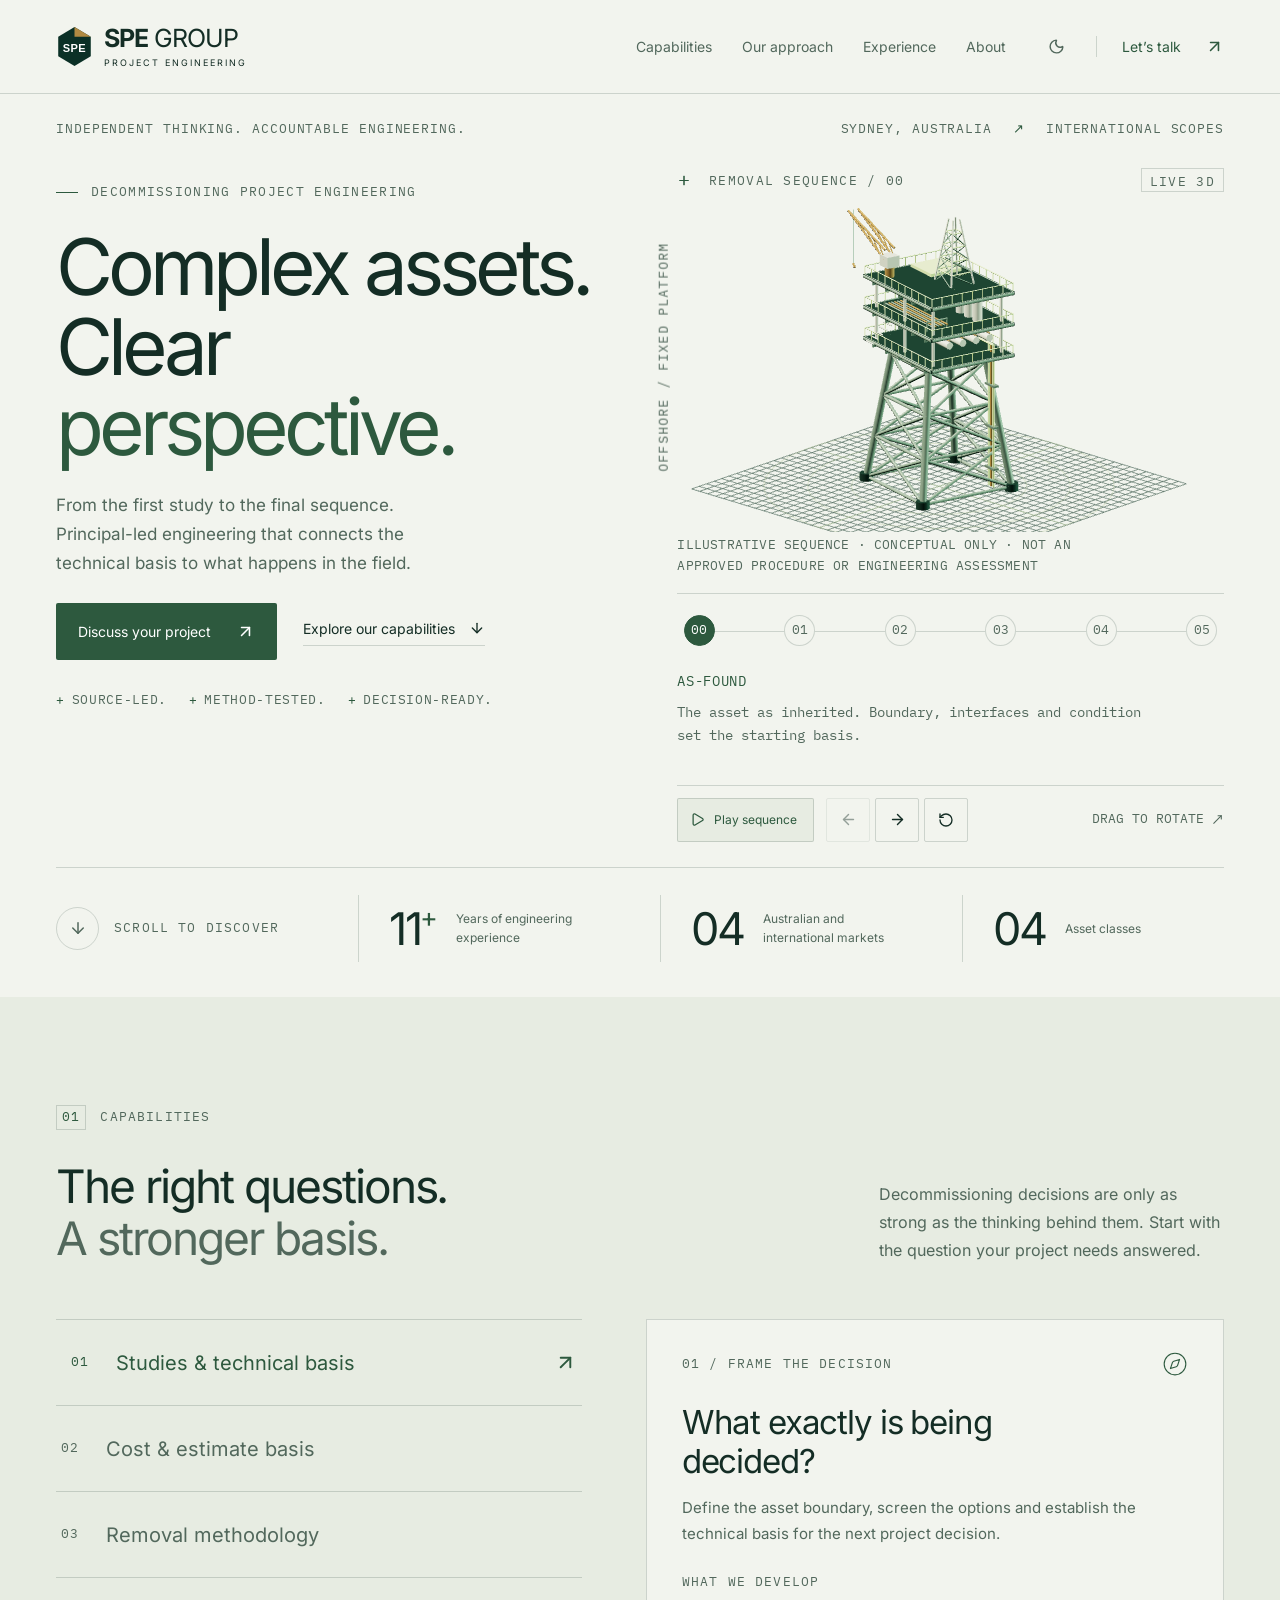
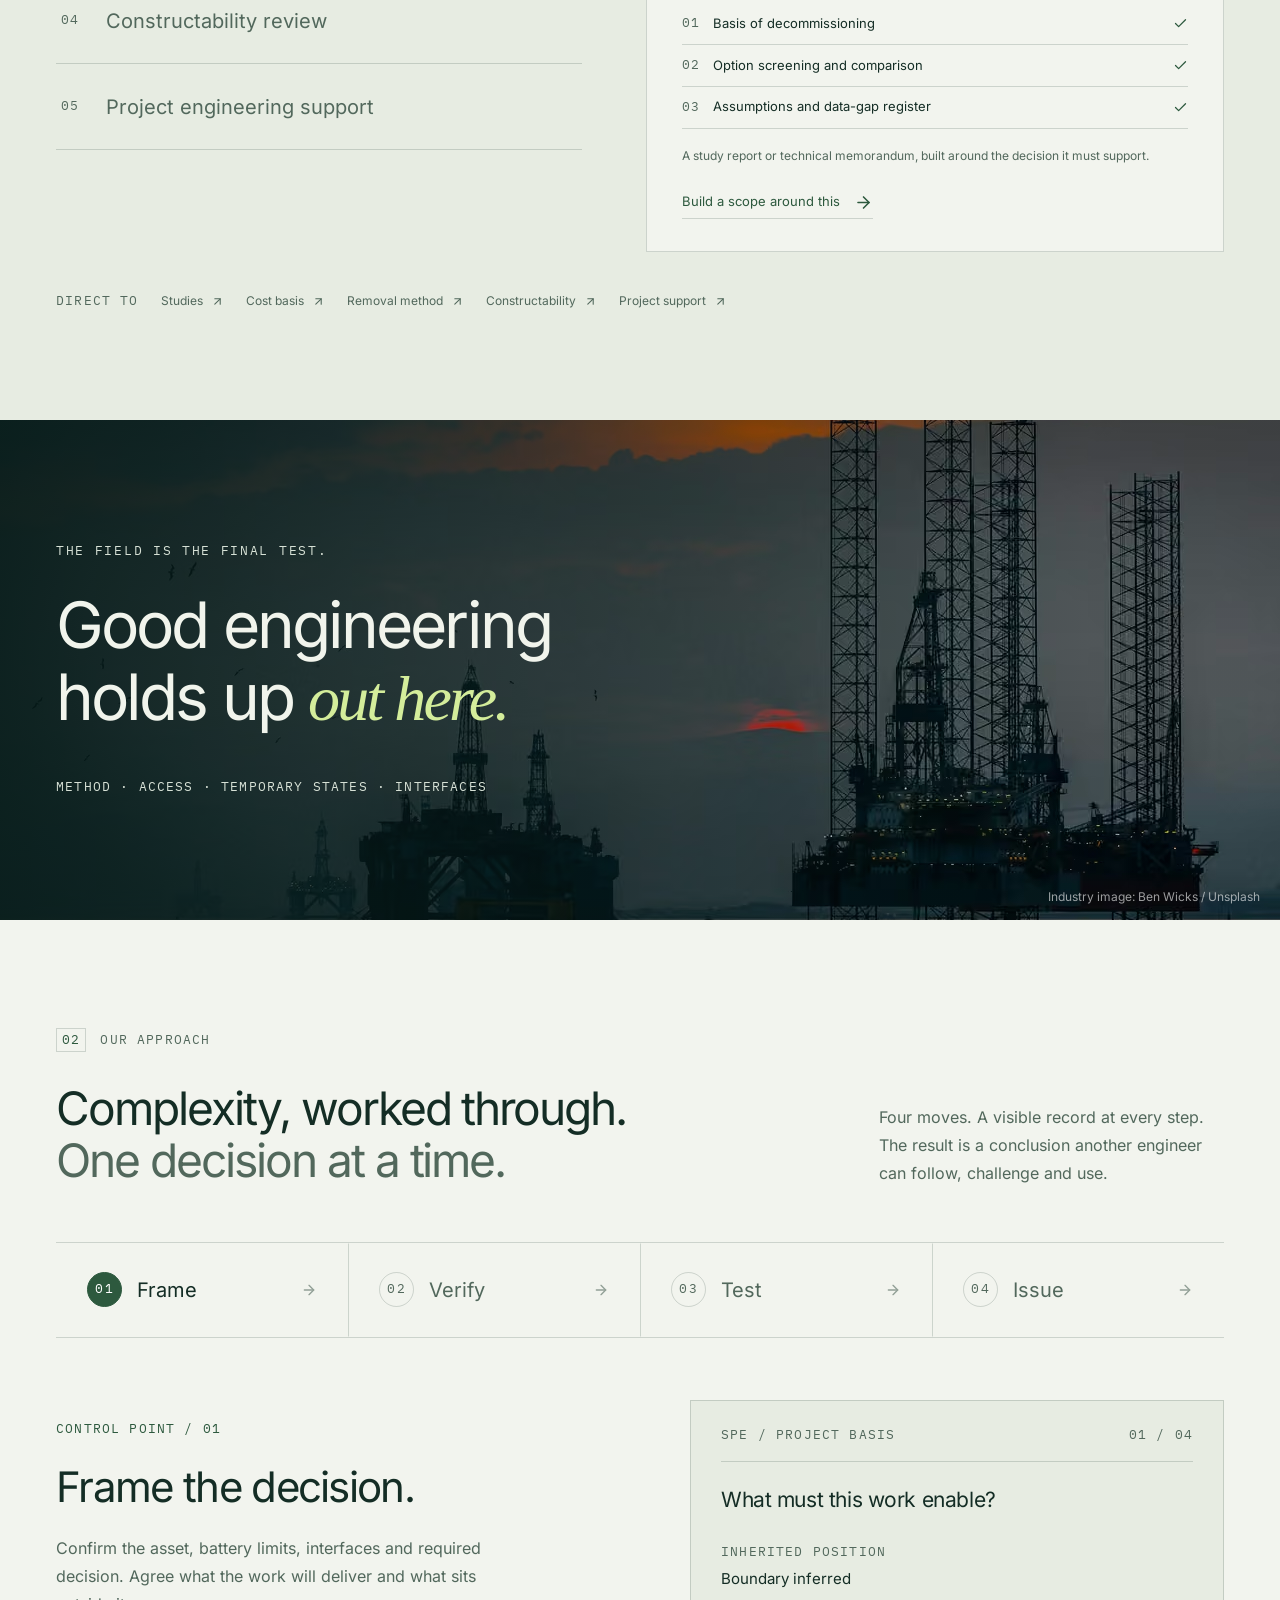
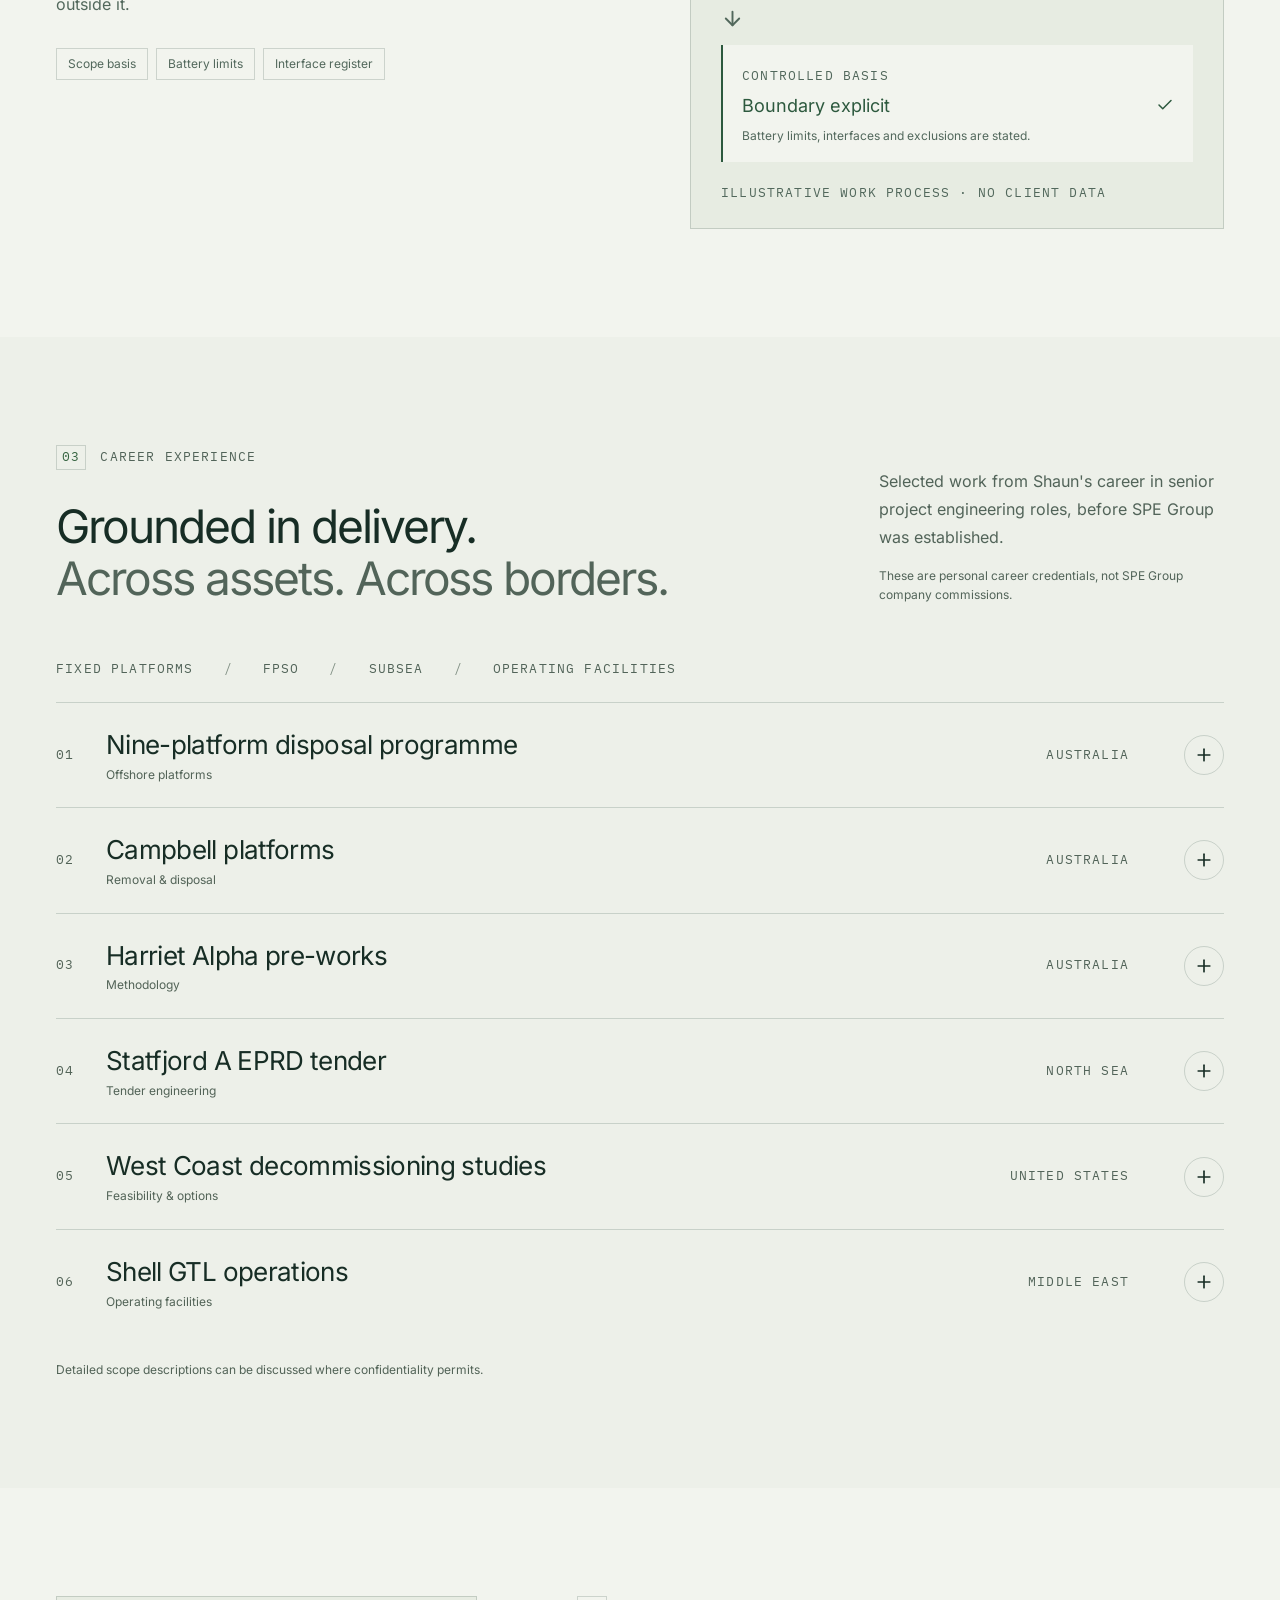
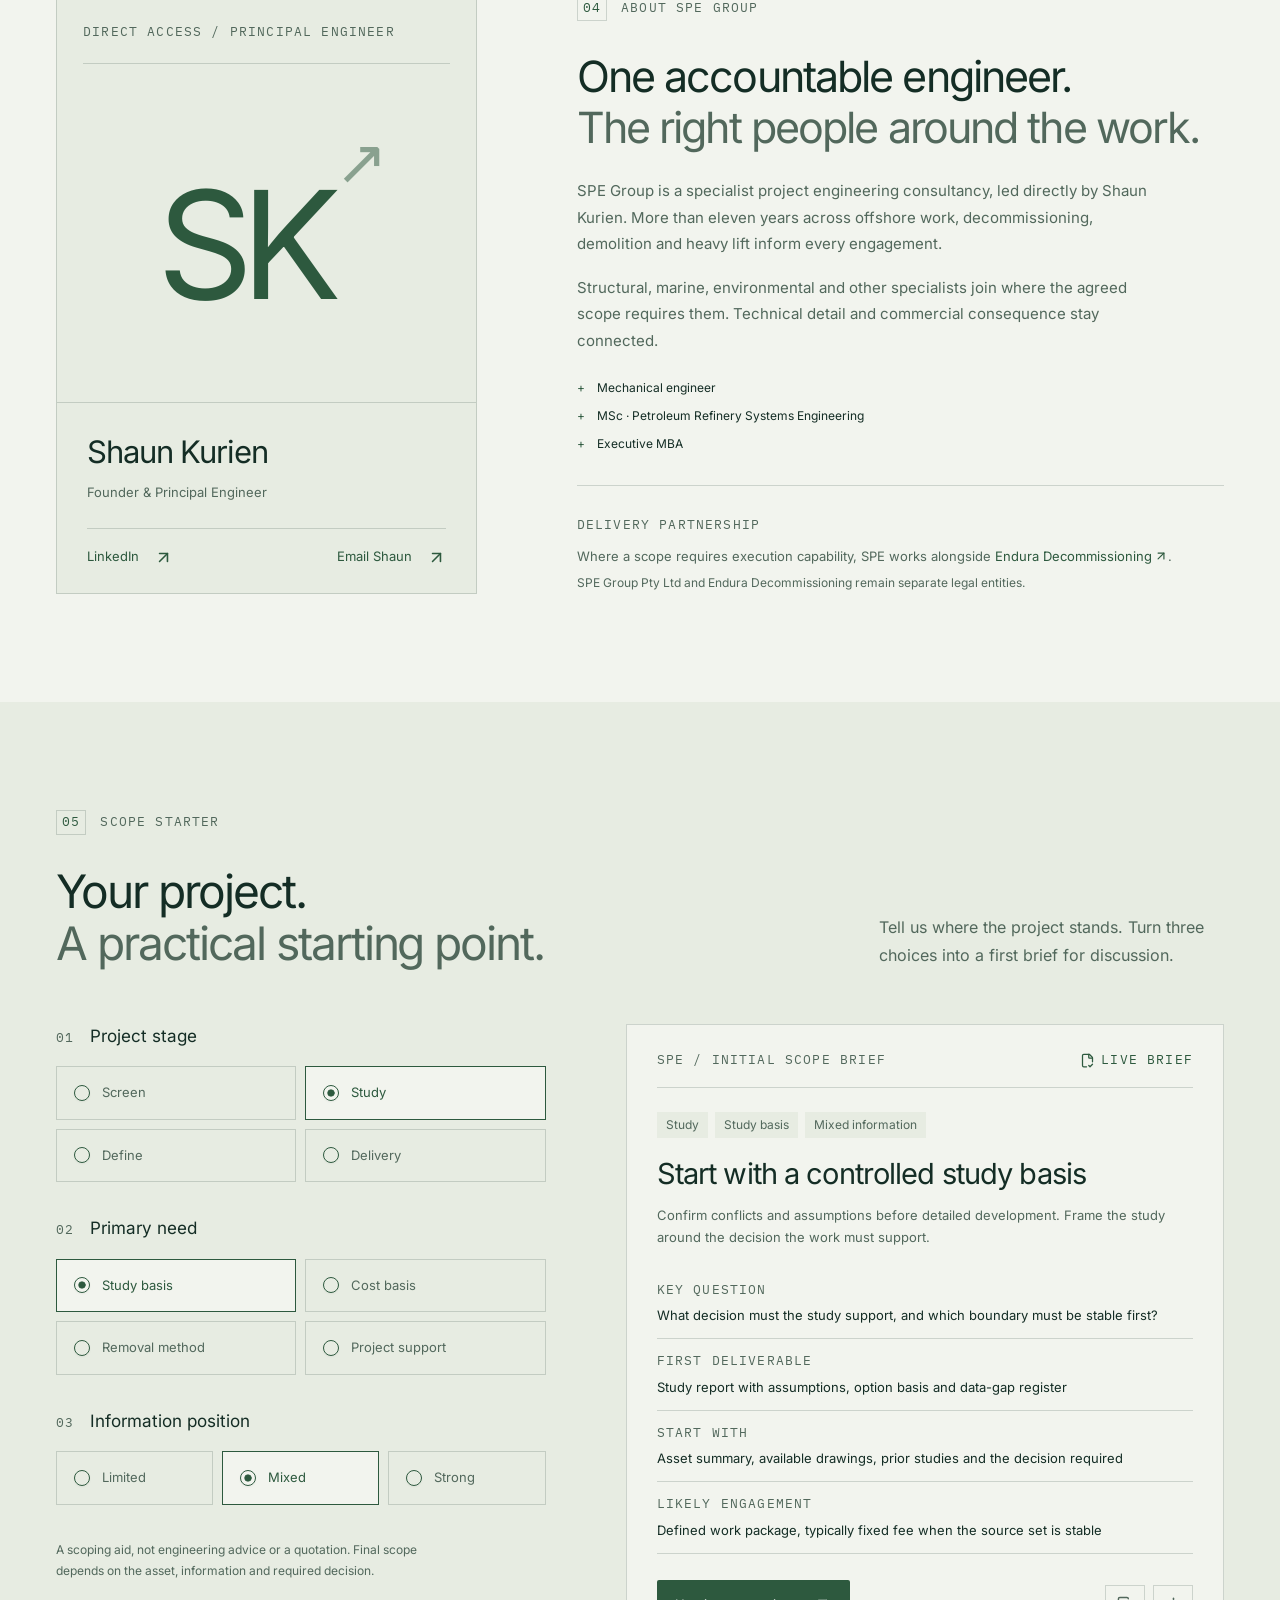
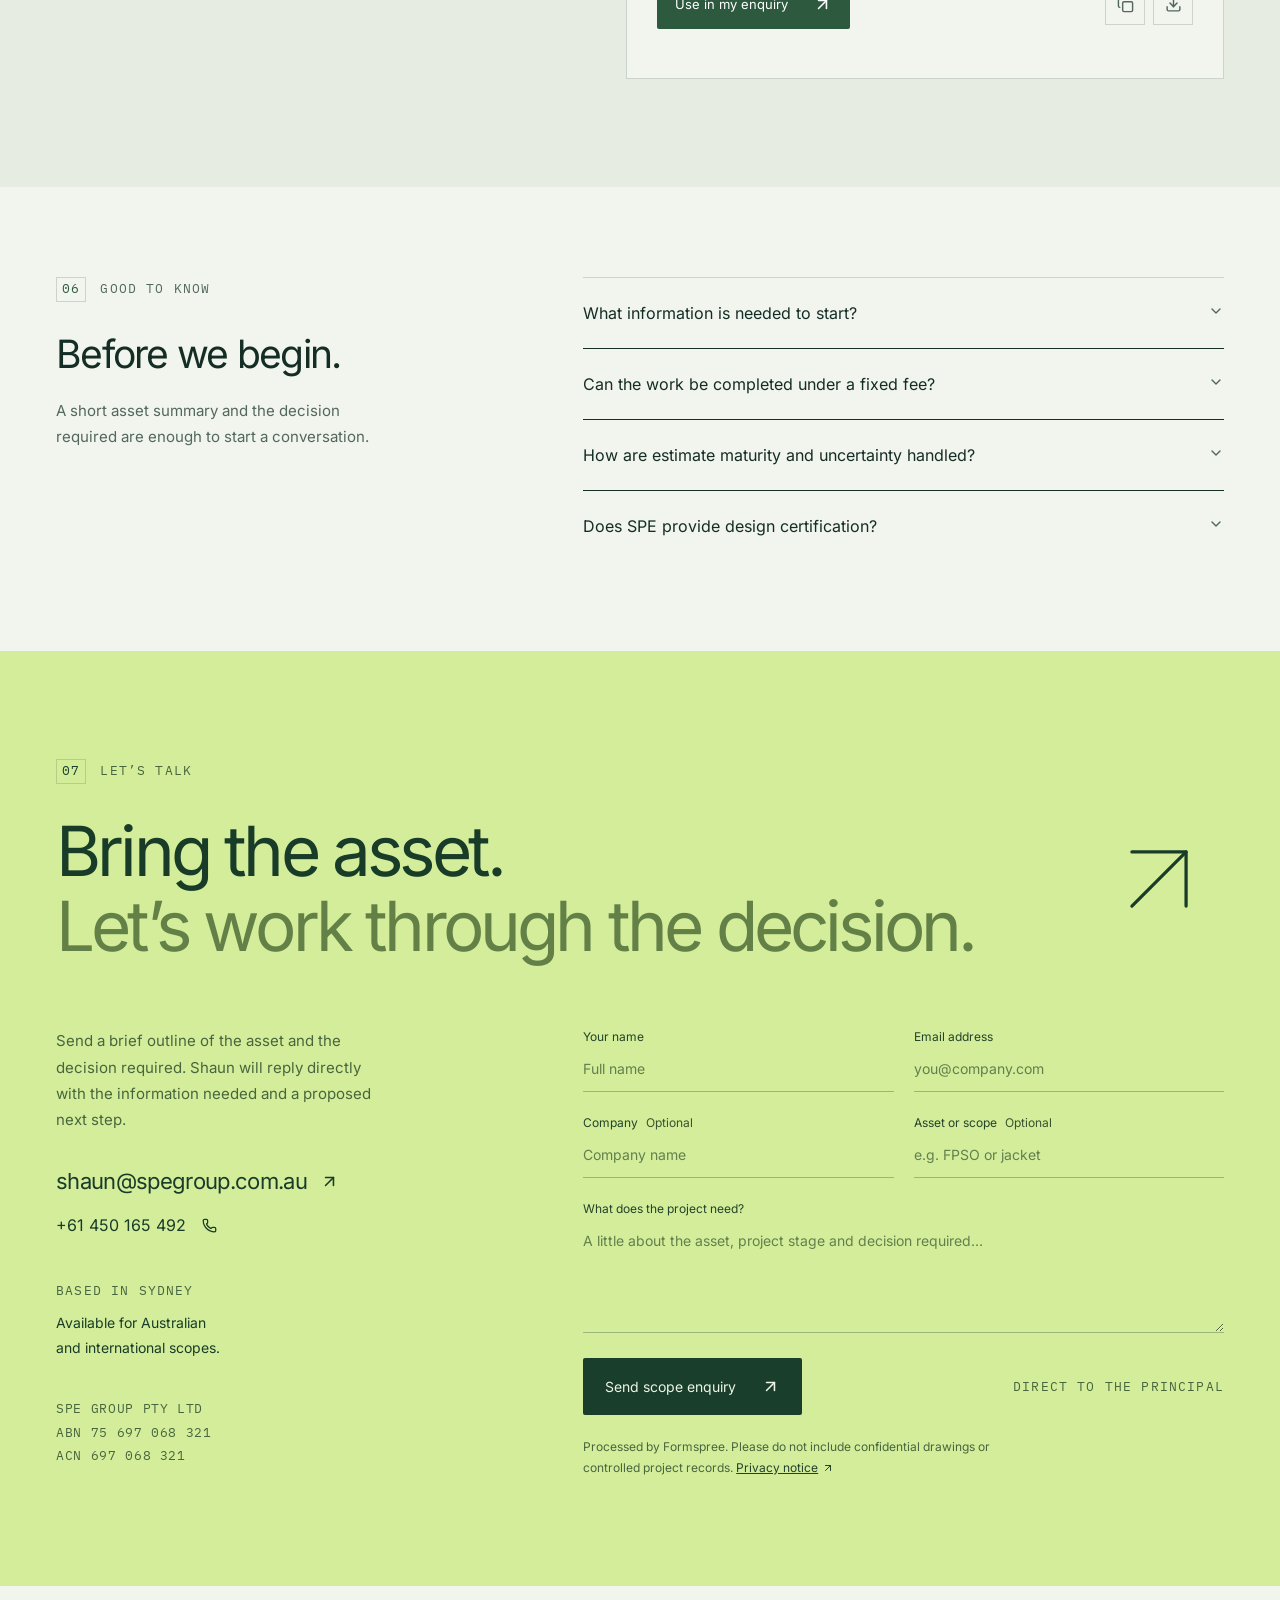
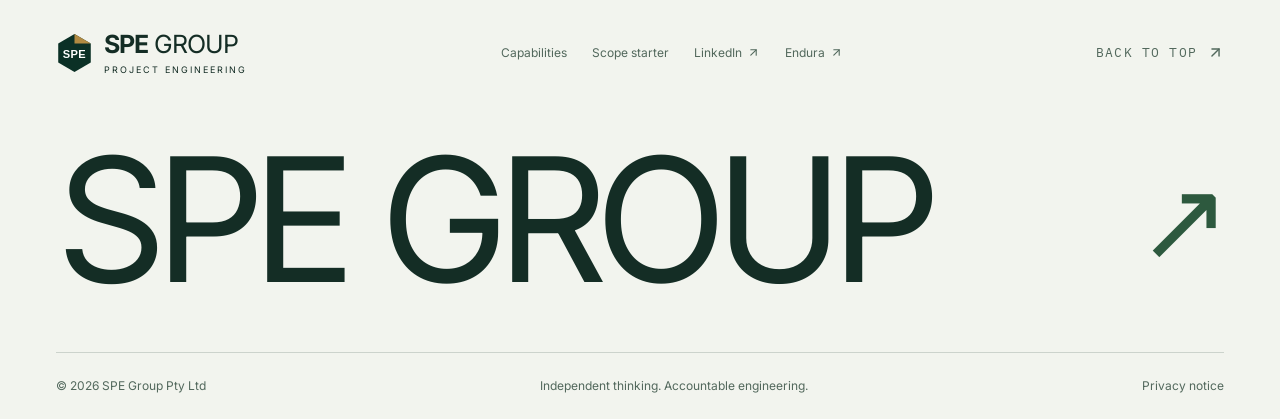
==== commit 104c811e: "Add files via upload" ====
--- a/index.html
+++ b/index.html
@@ -2,9 +2,15 @@
 <html lang="en-AU">
 <head><meta http-equiv="Content-Security-Policy" content="default-src 'self'; script-src 'self' 'sha256-N8/eKoQeTfpQeBIryF6eG+65epLZsaH/QFcSKP6m03c='; script-src-attr 'none'; style-src 'self' 'unsafe-inline'; connect-src 'self' https://formspree.io; form-action https://formspree.io; img-src 'self' data:; font-src 'self'; object-src 'none'; base-uri 'self'">
   <meta charset="UTF-8" />
-  <meta name="viewport" content="width=device-width, initial-scale=1.0" /><meta content="v2-removal-sequence" name="site-build"/>
-  <title>SPE Group | Decommissioning, in perspective.</title>
-  <meta name="description" content="Principal-led decommissioning project engineering. Technical studies, cost basis, removal methodology and constructability, grounded in execution. Sydney, Australia." />
+  <meta name="site-build" content="v3-refined" />
+  <meta name="theme-color" content="#f2f4ee" media="(prefers-color-scheme: light)" />
+  <meta name="theme-color" content="#071c19" media="(prefers-color-scheme: dark)" />
+  <link rel="preload" href="/fonts/inter-latin-variable.woff2" as="font" type="font/woff2" crossorigin />
+  <link rel="preload" href="/fonts/ibm-plex-mono-latin-400.woff2" as="font" type="font/woff2" crossorigin />
+  <link rel="icon" href="/favicon.ico" sizes="16x16 32x32 48x48" />
+  <meta name="viewport" content="width=device-width, initial-scale=1.0" />
+  <title>SPE Group | Decommissioning Project Engineering, Sydney</title>
+  <meta name="description" content="Independent decommissioning project engineering from Sydney. Studies, cost basis, removal methodology and constructability for offshore and onshore assets." />
   <link rel="canonical" href="https://spegroup.com.au/" />
   <link rel="manifest" href="/site.webmanifest" />
   <link rel="icon" href="/favicon.svg" type="image/svg+xml" />
@@ -21,11 +27,12 @@
   <meta name="twitter:title" content="SPE Group | Decommissioning, in perspective." />
   <meta name="twitter:card" content="summary_large_image" />
   <meta name="twitter:image" content="https://spegroup.com.au/og-cover.png" />
-  <script type="module" crossorigin src="/assets/index-DFA_cEbi.js"></script>
-  <link rel="stylesheet" crossorigin href="/assets/index-DvyvnukS.css">
+  <script type="module" crossorigin src="/assets/index-BSbQc2a7.js"></script>
+  <link rel="stylesheet" crossorigin href="/assets/index-DQn3IFJi.css">
+<link rel="modulepreload" href="/assets/platform-scene-BlIGmd-A.js" crossorigin>
 </head>
 <body>
-  <div id="root"><link rel="preload" as="image" href="/spe-mark.svg"/><link rel="preload" as="image" href="/offshore.jpg"/><script type="application/ld+json">{"@context":"https://schema.org","@type":"ProfessionalService","@id":"https://spegroup.com.au/#organisation","name":"SPE Group","legalName":"SPE Group Pty Ltd","url":"https://spegroup.com.au/","description":"Decommissioning project engineering, estimate basis, constructability and removal methodology support for offshore and onshore assets.","email":"shaun@spegroup.com.au","telephone":"+61450165492","contactPoint":{"@type":"ContactPoint","contactType":"project enquiries","email":"shaun@spegroup.com.au","telephone":"+61450165492","availableLanguage":"English"},"founder":{"@type":"Person","name":"Shaun Kurien","jobTitle":"Founder and Principal Engineer","sameAs":"https://www.linkedin.com/in/shaunkr/","description":"Mechanical engineer and decommissioning project engineer with an MSc in Petroleum Refinery Systems Engineering and an Executive MBA.","hasCredential":[{"@type":"EducationalOccupationalCredential","name":"MSc in Petroleum Refinery Systems Engineering","credentialCategory":"degree"},{"@type":"EducationalOccupationalCredential","name":"Executive MBA","credentialCategory":"degree"}]},"foundingDate":"2026","sameAs":["https://www.linkedin.com/in/shaunkr/"],"address":{"@type":"PostalAddress","addressLocality":"Sydney","addressRegion":"NSW","addressCountry":"AU"},"areaServed":["Australia","International"],"identifier":["ABN 75 697 068 321","ACN 697 068 321"],"knowsAbout":["Offshore decommissioning","Decommissioning cost estimation","Removal methodology","Constructability","Heavy lift","SPMT","Demolition planning","Petroleum refining","Business case development","Project commercial strategy"],"logo":"https://spegroup.com.au/icon-512.png","image":"https://spegroup.com.au/og-cover.png","serviceType":["Decommissioning studies","Decommissioning cost estimating","Removal methodology","Constructability review","Project engineering support","Removal sequencing"]}</script><a class="skip" href="#main">Skip to main content</a><div class="progress-line" aria-hidden="true"></div><header class="site-header"><div class="wrap header-inner"><a href="#top" class="brand" aria-label="SPE Group home"><img src="/spe-mark.svg" alt="" width="37" height="41"/><span>SPE<span class="brand-group"> GROUP</span><small>PROJECT ENGINEERING</small></span></a><nav aria-label="Main navigation" class="desktop-nav"><a class="" href="#capabilities">Capabilities</a><a class="" href="#method">Our approach</a><a class="" href="#background">Experience</a><a class="" href="#about">About</a></nav><div class="header-actions"><button class="theme-toggle" aria-label="Switch to light theme"><svg xmlns="http://www.w3.org/2000/svg" width="17" height="17" viewBox="0 0 24 24" fill="none" stroke="currentColor" stroke-width="2" stroke-linecap="round" stroke-linejoin="round" class="lucide lucide-sun" aria-hidden="true"><circle cx="12" cy="12" r="4"></circle><path d="M12 2v2"></path><path d="M12 20v2"></path><path d="m4.93 4.93 1.41 1.41"></path><path d="m17.66 17.66 1.41 1.41"></path><path d="M2 12h2"></path><path d="M20 12h2"></path><path d="m6.34 17.66-1.41 1.41"></path><path d="m19.07 4.93-1.41 1.41"></path></svg></button><a class="header-contact" href="#contact">Let’s talk <svg xmlns="http://www.w3.org/2000/svg" width="19" height="19" viewBox="0 0 24 24" fill="none" stroke="currentColor" stroke-width="2" stroke-linecap="round" stroke-linejoin="round" class="lucide lucide-arrow-up-right" aria-hidden="true"><path d="M7 7h10v10"></path><path d="M7 17 17 7"></path></svg></a><button class="menu-button" aria-label="Open navigation" type="button" aria-haspopup="dialog" aria-expanded="false" data-state="closed" data-slot="sheet-trigger"><svg xmlns="http://www.w3.org/2000/svg" width="24" height="24" viewBox="0 0 24 24" fill="none" stroke="currentColor" stroke-width="2" stroke-linecap="round" stroke-linejoin="round" class="lucide lucide-menu" aria-hidden="true"><path d="M4 5h16"></path><path d="M4 12h16"></path><path d="M4 19h16"></path></svg></button></div></div></header><main id="main"><section id="top" class="hero"><div class="wrap hero-topline mono"><span>Independent thinking. Accountable engineering.</span><span>SYDNEY, AUSTRALIA <span class="time-mark">↗</span> INTERNATIONAL SCOPES</span></div><div class="wrap hero-grid"><div class="hero-copy"><div class="eyebrow mono hero-enter">Decommissioning project engineering</div><h1 class="hero-enter">Complex assets.<br/>Clear <span class="accent-word">perspective.</span></h1><p class="hero-description hero-enter">From the first study to the final sequence. Principal-led engineering that connects the technical basis to what happens in the field.</p><div class="hero-buttons hero-enter"><a class="button button-lime" href="#contact">Discuss your project <svg xmlns="http://www.w3.org/2000/svg" width="19" height="19" viewBox="0 0 24 24" fill="none" stroke="currentColor" stroke-width="2" stroke-linecap="round" stroke-linejoin="round" class="lucide lucide-arrow-up-right" aria-hidden="true"><path d="M7 7h10v10"></path><path d="M7 17 17 7"></path></svg></a><a class="text-link" href="#capabilities">Explore our capabilities <svg xmlns="http://www.w3.org/2000/svg" width="16" height="16" viewBox="0 0 24 24" fill="none" stroke="currentColor" stroke-width="2" stroke-linecap="round" stroke-linejoin="round" class="lucide lucide-arrow-down" aria-hidden="true"><path d="M12 5v14"></path><path d="m19 12-7 7-7-7"></path></svg></a></div><div class="hero-signoff mono hero-enter"><span>Source-led.</span><span>Method-tested.</span><span>Decision-ready.</span></div></div><div class="model-panel removal-sequence" data-renderer-available="false"><div class="model-top mono"><span><span class="crosshair">+</span> REMOVAL SEQUENCE / 01</span><span>LIVE 3D</span></div><div class="model-view sequence-viewport" tabindex="0" role="group" aria-label="Conceptual removal sequence. Drag to rotate. Left and right arrow keys change stage." aria-describedby="sequence-caption sequence-disclaimer"><!--$--><div class="scene-shell" data-scene-state="loading" data-removal-stage="0"><div aria-hidden="false" class="scene-fallback "><img src="/offshore.jpg" alt="Offshore structures at sea"/><span>Preparing the perspective…</span></div><div class="scene-canvas "></div></div><!--/$--><div class="model-side-label mono">OFFSHORE / FIXED PLATFORM</div></div><p id="sequence-disclaimer" class="sequence-disclaimer mono">Illustrative sequence · conceptual only · not an approved procedure or engineering assessment</p><div class="sequence-interface"><div class="sequence-rail" role="group" aria-label="Removal stages"><div class="sequence-track sequence-progress-0" aria-hidden="true"></div><button type="button" aria-label="Stage 00: As-found" aria-current="step" aria-pressed="true"><span class="mono">00</span></button><button type="button" aria-label="Stage 01: Isolate and make safe" aria-pressed="false"><span class="mono">01</span></button><button type="button" aria-label="Stage 02: Modules off" aria-pressed="false"><span class="mono">02</span></button><button type="button" aria-label="Stage 03: Deck and support frame" aria-pressed="false"><span class="mono">03</span></button><button type="button" aria-label="Stage 04: Jacket sections" aria-pressed="false"><span class="mono">04</span></button><button type="button" aria-label="Stage 05: Site clear" aria-pressed="false"><span class="mono">05</span></button></div><div id="sequence-caption" class="sequence-caption mono" aria-live="polite" aria-atomic="true"><h2>As-found</h2><p>The asset as inherited. Boundary, interfaces and condition set the starting basis.</p></div><div class="sequence-controls"><button class="sequence-play" type="button" aria-label="Play removal sequence" aria-pressed="false" disabled=""><svg xmlns="http://www.w3.org/2000/svg" width="15" height="15" viewBox="0 0 24 24" fill="none" stroke="currentColor" stroke-width="2" stroke-linecap="round" stroke-linejoin="round" class="lucide lucide-play" aria-hidden="true"><path d="M5 5a2 2 0 0 1 3.008-1.728l11.997 6.998a2 2 0 0 1 .003 3.458l-12 7A2 2 0 0 1 5 19z"></path></svg><span>Play sequence</span></button><div class="sequence-step-controls" role="group" aria-label="Sequence navigation"><button type="button" aria-label="Previous removal stage" disabled=""><svg xmlns="http://www.w3.org/2000/svg" width="17" height="17" viewBox="0 0 24 24" fill="none" stroke="currentColor" stroke-width="2" stroke-linecap="round" stroke-linejoin="round" class="lucide lucide-arrow-left" aria-hidden="true"><path d="m12 19-7-7 7-7"></path><path d="M19 12H5"></path></svg></button><button type="button" aria-label="Next removal stage"><svg xmlns="http://www.w3.org/2000/svg" width="17" height="17" viewBox="0 0 24 24" fill="none" stroke="currentColor" stroke-width="2" stroke-linecap="round" stroke-linejoin="round" class="lucide lucide-arrow-right" aria-hidden="true"><path d="M5 12h14"></path><path d="m12 5 7 7-7 7"></path></svg></button><button type="button" aria-label="Reset sequence and camera"><svg xmlns="http://www.w3.org/2000/svg" width="16" height="16" viewBox="0 0 24 24" fill="none" stroke="currentColor" stroke-width="2" stroke-linecap="round" stroke-linejoin="round" class="lucide lucide-rotate-ccw" aria-hidden="true"><path d="M3 12a9 9 0 1 0 9-9 9.75 9.75 0 0 0-6.74 2.74L3 8"></path><path d="M3 3v5h5"></path></svg></button></div><span class="sequence-rotate mono">Drag to rotate <svg xmlns="http://www.w3.org/2000/svg" width="13" height="13" viewBox="0 0 24 24" fill="none" stroke="currentColor" stroke-width="2" stroke-linecap="round" stroke-linejoin="round" class="lucide lucide-move-up-right" aria-hidden="true"><path d="M13 5H19V11"></path><path d="M19 5L5 19"></path></svg></span></div><p class="sequence-motion-note mono">Reduced motion: choose a stage to step through.</p></div></div></div><div class="wrap hero-base"><a href="#capabilities" class="scroll-prompt mono"><span><svg xmlns="http://www.w3.org/2000/svg" width="18" height="18" viewBox="0 0 24 24" fill="none" stroke="currentColor" stroke-width="2" stroke-linecap="round" stroke-linejoin="round" class="lucide lucide-arrow-down" aria-hidden="true"><path d="M12 5v14"></path><path d="m19 12-7 7-7-7"></path></svg></span>SCROLL TO DISCOVER</a><div class="hero-metric"><span>11<span class="plus">+</span></span><p>Years of engineering<br/>experience</p></div><div class="hero-metric"><span>04</span><p>Australian and<br/>international markets</p></div><div class="hero-metric"><span>01</span><p>Accountable engineer.<br/>From start to issue.</p></div></div></section><section id="capabilities" class="capabilities section-space"><div class="wrap"><div class="section-heading reveal"><div><div class="section-label mono"><span>01</span>CAPABILITIES</div><h2>The right questions.<br/><span class="soft-heading">A stronger basis.</span></h2></div><p>Decommissioning decisions are only as strong as the thinking behind them. Start with the question your project needs answered.</p></div><div dir="ltr" data-orientation="vertical" data-slot="tabs" class="group/tabs flex gap-2 data-[orientation=horizontal]:flex-col capability-tabs"><div role="tablist" aria-orientation="vertical" data-slot="tabs-list" data-variant="default" class="group/tabs-list inline-flex w-fit items-center justify-center rounded-lg p-[3px] text-muted-foreground group-data-[orientation=horizontal]/tabs:h-9 group-data-[orientation=vertical]/tabs:h-fit group-data-[orientation=vertical]/tabs:flex-col data-[variant=line]:rounded-none bg-muted cap-list" aria-label="Engineering capabilities" tabindex="-1" data-orientation="vertical" style="outline:none"><button type="button" role="tab" aria-selected="true" aria-controls="radix-_R_12i_-content-0" data-state="active" id="radix-_R_12i_-trigger-0" data-slot="tabs-trigger" class="relative inline-flex h-[calc(100%-1px)] flex-1 items-center justify-center gap-1.5 rounded-md border border-transparent px-2 py-1 text-sm font-medium whitespace-nowrap text-foreground/60 transition-all group-data-[orientation=vertical]/tabs:w-full group-data-[orientation=vertical]/tabs:justify-start hover:text-foreground focus-visible:border-ring focus-visible:ring-[3px] focus-visible:ring-ring/50 focus-visible:outline-1 focus-visible:outline-ring disabled:pointer-events-none disabled:opacity-50 group-data-[variant=default]/tabs-list:data-[state=active]:shadow-sm group-data-[variant=line]/tabs-list:data-[state=active]:shadow-none dark:text-muted-foreground dark:hover:text-foreground [&amp;_svg]:pointer-events-none [&amp;_svg]:shrink-0 [&amp;_svg:not([class*=&#x27;size-&#x27;])]:size-4 group-data-[variant=line]/tabs-list:bg-transparent group-data-[variant=line]/tabs-list:data-[state=active]:bg-transparent dark:group-data-[variant=line]/tabs-list:data-[state=active]:border-transparent dark:group-data-[variant=line]/tabs-list:data-[state=active]:bg-transparent data-[state=active]:bg-background data-[state=active]:text-foreground dark:data-[state=active]:border-input dark:data-[state=active]:bg-input/30 dark:data-[state=active]:text-foreground after:absolute after:bg-foreground after:opacity-0 after:transition-opacity group-data-[orientation=horizontal]/tabs:after:inset-x-0 group-data-[orientation=horizontal]/tabs:after:bottom-[-5px] group-data-[orientation=horizontal]/tabs:after:h-0.5 group-data-[orientation=vertical]/tabs:after:inset-y-0 group-data-[orientation=vertical]/tabs:after:-right-1 group-data-[orientation=vertical]/tabs:after:w-0.5 group-data-[variant=line]/tabs-list:data-[state=active]:after:opacity-100 cap-trigger" tabindex="-1" data-orientation="vertical" data-radix-collection-item=""><span class="cap-num mono">0<!-- -->1</span><span>Studies &amp; technical basis</span><svg xmlns="http://www.w3.org/2000/svg" width="20" height="20" viewBox="0 0 24 24" fill="none" stroke="currentColor" stroke-width="2" stroke-linecap="round" stroke-linejoin="round" class="lucide lucide-arrow-up-right" aria-hidden="true"><path d="M7 7h10v10"></path><path d="M7 17 17 7"></path></svg></button><button type="button" role="tab" aria-selected="false" aria-controls="radix-_R_12i_-content-1" data-state="inactive" id="radix-_R_12i_-trigger-1" data-slot="tabs-trigger" class="relative inline-flex h-[calc(100%-1px)] flex-1 items-center justify-center gap-1.5 rounded-md border border-transparent px-2 py-1 text-sm font-medium whitespace-nowrap text-foreground/60 transition-all group-data-[orientation=vertical]/tabs:w-full group-data-[orientation=vertical]/tabs:justify-start hover:text-foreground focus-visible:border-ring focus-visible:ring-[3px] focus-visible:ring-ring/50 focus-visible:outline-1 focus-visible:outline-ring disabled:pointer-events-none disabled:opacity-50 group-data-[variant=default]/tabs-list:data-[state=active]:shadow-sm group-data-[variant=line]/tabs-list:data-[state=active]:shadow-none dark:text-muted-foreground dark:hover:text-foreground [&amp;_svg]:pointer-events-none [&amp;_svg]:shrink-0 [&amp;_svg:not([class*=&#x27;size-&#x27;])]:size-4 group-data-[variant=line]/tabs-list:bg-transparent group-data-[variant=line]/tabs-list:data-[state=active]:bg-transparent dark:group-data-[variant=line]/tabs-list:data-[state=active]:border-transparent dark:group-data-[variant=line]/tabs-list:data-[state=active]:bg-transparent data-[state=active]:bg-background data-[state=active]:text-foreground dark:data-[state=active]:border-input dark:data-[state=active]:bg-input/30 dark:data-[state=active]:text-foreground after:absolute after:bg-foreground after:opacity-0 after:transition-opacity group-data-[orientation=horizontal]/tabs:after:inset-x-0 group-data-[orientation=horizontal]/tabs:after:bottom-[-5px] group-data-[orientation=horizontal]/tabs:after:h-0.5 group-data-[orientation=vertical]/tabs:after:inset-y-0 group-data-[orientation=vertical]/tabs:after:-right-1 group-data-[orientation=vertical]/tabs:after:w-0.5 group-data-[variant=line]/tabs-list:data-[state=active]:after:opacity-100 cap-trigger" tabindex="-1" data-orientation="vertical" data-radix-collection-item=""><span class="cap-num mono">0<!-- -->2</span><span>Cost &amp; estimate basis</span><svg xmlns="http://www.w3.org/2000/svg" width="20" height="20" viewBox="0 0 24 24" fill="none" stroke="currentColor" stroke-width="2" stroke-linecap="round" stroke-linejoin="round" class="lucide lucide-arrow-up-right" aria-hidden="true"><path d="M7 7h10v10"></path><path d="M7 17 17 7"></path></svg></button><button type="button" role="tab" aria-selected="false" aria-controls="radix-_R_12i_-content-2" data-state="inactive" id="radix-_R_12i_-trigger-2" data-slot="tabs-trigger" class="relative inline-flex h-[calc(100%-1px)] flex-1 items-center justify-center gap-1.5 rounded-md border border-transparent px-2 py-1 text-sm font-medium whitespace-nowrap text-foreground/60 transition-all group-data-[orientation=vertical]/tabs:w-full group-data-[orientation=vertical]/tabs:justify-start hover:text-foreground focus-visible:border-ring focus-visible:ring-[3px] focus-visible:ring-ring/50 focus-visible:outline-1 focus-visible:outline-ring disabled:pointer-events-none disabled:opacity-50 group-data-[variant=default]/tabs-list:data-[state=active]:shadow-sm group-data-[variant=line]/tabs-list:data-[state=active]:shadow-none dark:text-muted-foreground dark:hover:text-foreground [&amp;_svg]:pointer-events-none [&amp;_svg]:shrink-0 [&amp;_svg:not([class*=&#x27;size-&#x27;])]:size-4 group-data-[variant=line]/tabs-list:bg-transparent group-data-[variant=line]/tabs-list:data-[state=active]:bg-transparent dark:group-data-[variant=line]/tabs-list:data-[state=active]:border-transparent dark:group-data-[variant=line]/tabs-list:data-[state=active]:bg-transparent data-[state=active]:bg-background data-[state=active]:text-foreground dark:data-[state=active]:border-input dark:data-[state=active]:bg-input/30 dark:data-[state=active]:text-foreground after:absolute after:bg-foreground after:opacity-0 after:transition-opacity group-data-[orientation=horizontal]/tabs:after:inset-x-0 group-data-[orientation=horizontal]/tabs:after:bottom-[-5px] group-data-[orientation=horizontal]/tabs:after:h-0.5 group-data-[orientation=vertical]/tabs:after:inset-y-0 group-data-[orientation=vertical]/tabs:after:-right-1 group-data-[orientation=vertical]/tabs:after:w-0.5 group-data-[variant=line]/tabs-list:data-[state=active]:after:opacity-100 cap-trigger" tabindex="-1" data-orientation="vertical" data-radix-collection-item=""><span class="cap-num mono">0<!-- -->3</span><span>Removal methodology</span><svg xmlns="http://www.w3.org/2000/svg" width="20" height="20" viewBox="0 0 24 24" fill="none" stroke="currentColor" stroke-width="2" stroke-linecap="round" stroke-linejoin="round" class="lucide lucide-arrow-up-right" aria-hidden="true"><path d="M7 7h10v10"></path><path d="M7 17 17 7"></path></svg></button><button type="button" role="tab" aria-selected="false" aria-controls="radix-_R_12i_-content-3" data-state="inactive" id="radix-_R_12i_-trigger-3" data-slot="tabs-trigger" class="relative inline-flex h-[calc(100%-1px)] flex-1 items-center justify-center gap-1.5 rounded-md border border-transparent px-2 py-1 text-sm font-medium whitespace-nowrap text-foreground/60 transition-all group-data-[orientation=vertical]/tabs:w-full group-data-[orientation=vertical]/tabs:justify-start hover:text-foreground focus-visible:border-ring focus-visible:ring-[3px] focus-visible:ring-ring/50 focus-visible:outline-1 focus-visible:outline-ring disabled:pointer-events-none disabled:opacity-50 group-data-[variant=default]/tabs-list:data-[state=active]:shadow-sm group-data-[variant=line]/tabs-list:data-[state=active]:shadow-none dark:text-muted-foreground dark:hover:text-foreground [&amp;_svg]:pointer-events-none [&amp;_svg]:shrink-0 [&amp;_svg:not([class*=&#x27;size-&#x27;])]:size-4 group-data-[variant=line]/tabs-list:bg-transparent group-data-[variant=line]/tabs-list:data-[state=active]:bg-transparent dark:group-data-[variant=line]/tabs-list:data-[state=active]:border-transparent dark:group-data-[variant=line]/tabs-list:data-[state=active]:bg-transparent data-[state=active]:bg-background data-[state=active]:text-foreground dark:data-[state=active]:border-input dark:data-[state=active]:bg-input/30 dark:data-[state=active]:text-foreground after:absolute after:bg-foreground after:opacity-0 after:transition-opacity group-data-[orientation=horizontal]/tabs:after:inset-x-0 group-data-[orientation=horizontal]/tabs:after:bottom-[-5px] group-data-[orientation=horizontal]/tabs:after:h-0.5 group-data-[orientation=vertical]/tabs:after:inset-y-0 group-data-[orientation=vertical]/tabs:after:-right-1 group-data-[orientation=vertical]/tabs:after:w-0.5 group-data-[variant=line]/tabs-list:data-[state=active]:after:opacity-100 cap-trigger" tabindex="-1" data-orientation="vertical" data-radix-collection-item=""><span class="cap-num mono">0<!-- -->4</span><span>Constructability review</span><svg xmlns="http://www.w3.org/2000/svg" width="20" height="20" viewBox="0 0 24 24" fill="none" stroke="currentColor" stroke-width="2" stroke-linecap="round" stroke-linejoin="round" class="lucide lucide-arrow-up-right" aria-hidden="true"><path d="M7 7h10v10"></path><path d="M7 17 17 7"></path></svg></button><button type="button" role="tab" aria-selected="false" aria-controls="radix-_R_12i_-content-4" data-state="inactive" id="radix-_R_12i_-trigger-4" data-slot="tabs-trigger" class="relative inline-flex h-[calc(100%-1px)] flex-1 items-center justify-center gap-1.5 rounded-md border border-transparent px-2 py-1 text-sm font-medium whitespace-nowrap text-foreground/60 transition-all group-data-[orientation=vertical]/tabs:w-full group-data-[orientation=vertical]/tabs:justify-start hover:text-foreground focus-visible:border-ring focus-visible:ring-[3px] focus-visible:ring-ring/50 focus-visible:outline-1 focus-visible:outline-ring disabled:pointer-events-none disabled:opacity-50 group-data-[variant=default]/tabs-list:data-[state=active]:shadow-sm group-data-[variant=line]/tabs-list:data-[state=active]:shadow-none dark:text-muted-foreground dark:hover:text-foreground [&amp;_svg]:pointer-events-none [&amp;_svg]:shrink-0 [&amp;_svg:not([class*=&#x27;size-&#x27;])]:size-4 group-data-[variant=line]/tabs-list:bg-transparent group-data-[variant=line]/tabs-list:data-[state=active]:bg-transparent dark:group-data-[variant=line]/tabs-list:data-[state=active]:border-transparent dark:group-data-[variant=line]/tabs-list:data-[state=active]:bg-transparent data-[state=active]:bg-background data-[state=active]:text-foreground dark:data-[state=active]:border-input dark:data-[state=active]:bg-input/30 dark:data-[state=active]:text-foreground after:absolute after:bg-foreground after:opacity-0 after:transition-opacity group-data-[orientation=horizontal]/tabs:after:inset-x-0 group-data-[orientation=horizontal]/tabs:after:bottom-[-5px] group-data-[orientation=horizontal]/tabs:after:h-0.5 group-data-[orientation=vertical]/tabs:after:inset-y-0 group-data-[orientation=vertical]/tabs:after:-right-1 group-data-[orientation=vertical]/tabs:after:w-0.5 group-data-[variant=line]/tabs-list:data-[state=active]:after:opacity-100 cap-trigger" tabindex="-1" data-orientation="vertical" data-radix-collection-item=""><span class="cap-num mono">0<!-- -->5</span><span>Project engineering support</span><svg xmlns="http://www.w3.org/2000/svg" width="20" height="20" viewBox="0 0 24 24" fill="none" stroke="currentColor" stroke-width="2" stroke-linecap="round" stroke-linejoin="round" class="lucide lucide-arrow-up-right" aria-hidden="true"><path d="M7 7h10v10"></path><path d="M7 17 17 7"></path></svg></button></div><div class="cap-panels"><div data-state="active" data-orientation="vertical" role="tabpanel" aria-labelledby="radix-_R_12i_-trigger-0" id="radix-_R_12i_-content-0" tabindex="0" data-slot="tabs-content" class="flex-1 outline-none cap-content" style="animation-duration:0s"><div class="cap-panel-top mono"><span>01 / FRAME THE DECISION</span><svg xmlns="http://www.w3.org/2000/svg" width="26" height="26" viewBox="0 0 24 24" fill="none" stroke="currentColor" stroke-width="1" stroke-linecap="round" stroke-linejoin="round" class="lucide lucide-compass" aria-hidden="true"><circle cx="12" cy="12" r="10"></circle><path d="m16.24 7.76-1.804 5.411a2 2 0 0 1-1.265 1.265L7.76 16.24l1.804-5.411a2 2 0 0 1 1.265-1.265z"></path></svg></div><h3>What exactly is being decided?</h3><p class="cap-description">Define the asset boundary, screen the options and establish the technical basis for the next project decision.</p><div class="cap-output"><span class="mono">WHAT WE DEVELOP</span><div><span class="mono">0<!-- -->1</span>Basis of decommissioning<svg xmlns="http://www.w3.org/2000/svg" width="15" height="15" viewBox="0 0 24 24" fill="none" stroke="currentColor" stroke-width="2" stroke-linecap="round" stroke-linejoin="round" class="lucide lucide-check" aria-hidden="true"><path d="M20 6 9 17l-5-5"></path></svg></div><div><span class="mono">0<!-- -->2</span>Option screening and comparison<svg xmlns="http://www.w3.org/2000/svg" width="15" height="15" viewBox="0 0 24 24" fill="none" stroke="currentColor" stroke-width="2" stroke-linecap="round" stroke-linejoin="round" class="lucide lucide-check" aria-hidden="true"><path d="M20 6 9 17l-5-5"></path></svg></div><div><span class="mono">0<!-- -->3</span>Assumptions and data-gap register<svg xmlns="http://www.w3.org/2000/svg" width="15" height="15" viewBox="0 0 24 24" fill="none" stroke="currentColor" stroke-width="2" stroke-linecap="round" stroke-linejoin="round" class="lucide lucide-check" aria-hidden="true"><path d="M20 6 9 17l-5-5"></path></svg></div></div><p class="cap-note">A study report or technical memorandum, built around the decision it must support.</p><a href="#scope" class="text-link">Build a scope around this <svg xmlns="http://www.w3.org/2000/svg" width="19" height="19" viewBox="0 0 24 24" fill="none" stroke="currentColor" stroke-width="2" stroke-linecap="round" stroke-linejoin="round" class="lucide lucide-arrow-right" aria-hidden="true"><path d="M5 12h14"></path><path d="m12 5 7 7-7 7"></path></svg></a></div><div data-state="inactive" data-orientation="vertical" role="tabpanel" aria-labelledby="radix-_R_12i_-trigger-1" hidden="" id="radix-_R_12i_-content-1" tabindex="0" data-slot="tabs-content" class="flex-1 outline-none cap-content"></div><div data-state="inactive" data-orientation="vertical" role="tabpanel" aria-labelledby="radix-_R_12i_-trigger-2" hidden="" id="radix-_R_12i_-content-2" tabindex="0" data-slot="tabs-content" class="flex-1 outline-none cap-content"></div><div data-state="inactive" data-orientation="vertical" role="tabpanel" aria-labelledby="radix-_R_12i_-trigger-3" hidden="" id="radix-_R_12i_-content-3" tabindex="0" data-slot="tabs-content" class="flex-1 outline-none cap-content"></div><div data-state="inactive" data-orientation="vertical" role="tabpanel" aria-labelledby="radix-_R_12i_-trigger-4" hidden="" id="radix-_R_12i_-content-4" tabindex="0" data-slot="tabs-content" class="flex-1 outline-none cap-content"></div></div></div><nav class="cap-shortcuts" aria-label="Capability shortcuts"><span class="mono">DIRECT TO</span><a href="#capabilities">Studies<svg xmlns="http://www.w3.org/2000/svg" width="13" height="13" viewBox="0 0 24 24" fill="none" stroke="currentColor" stroke-width="2" stroke-linecap="round" stroke-linejoin="round" class="lucide lucide-arrow-up-right" aria-hidden="true"><path d="M7 7h10v10"></path><path d="M7 17 17 7"></path></svg></a><a href="#capabilities">Cost basis<svg xmlns="http://www.w3.org/2000/svg" width="13" height="13" viewBox="0 0 24 24" fill="none" stroke="currentColor" stroke-width="2" stroke-linecap="round" stroke-linejoin="round" class="lucide lucide-arrow-up-right" aria-hidden="true"><path d="M7 7h10v10"></path><path d="M7 17 17 7"></path></svg></a><a href="#capabilities">Removal method<svg xmlns="http://www.w3.org/2000/svg" width="13" height="13" viewBox="0 0 24 24" fill="none" stroke="currentColor" stroke-width="2" stroke-linecap="round" stroke-linejoin="round" class="lucide lucide-arrow-up-right" aria-hidden="true"><path d="M7 7h10v10"></path><path d="M7 17 17 7"></path></svg></a><a href="#capabilities">Constructability<svg xmlns="http://www.w3.org/2000/svg" width="13" height="13" viewBox="0 0 24 24" fill="none" stroke="currentColor" stroke-width="2" stroke-linecap="round" stroke-linejoin="round" class="lucide lucide-arrow-up-right" aria-hidden="true"><path d="M7 7h10v10"></path><path d="M7 17 17 7"></path></svg></a><a href="#capabilities">Project support<svg xmlns="http://www.w3.org/2000/svg" width="13" height="13" viewBox="0 0 24 24" fill="none" stroke="currentColor" stroke-width="2" stroke-linecap="round" stroke-linejoin="round" class="lucide lucide-arrow-up-right" aria-hidden="true"><path d="M7 7h10v10"></path><path d="M7 17 17 7"></path></svg></a></nav></div></section><section class="field-image" aria-label="Engineering grounded in the field"><img src="/offshore.jpg" alt="Offshore structures at sea near Cromarty, United Kingdom" loading="lazy" width="3200" height="1736"/><div class="field-shade"></div><div class="wrap field-content"><span class="mono">THE FIELD IS THE FINAL TEST.</span><p>Good engineering<br/>holds up <em>out here.</em></p><span class="field-foot mono">METHOD · ACCESS · TEMPORARY STATES · INTERFACES</span></div><a class="photo-credit" href="https://unsplash.com/photos/a-group-of-oil-rigs-in-the-ocean-Ej2FQy1W7z4" target="_blank" rel="noreferrer">Industry image: Ben Wicks / Unsplash</a></section><section id="method" class="method section-space"><div class="wrap"><div class="section-heading reveal"><div><div class="section-label mono"><span>02</span>OUR APPROACH</div><h2>Complexity, worked through.<br/><span class="soft-heading">One decision at a time.</span></h2></div><p>Four moves. A visible record at every step. The result is a conclusion another engineer can follow, challenge and use.</p></div><div dir="ltr" data-orientation="horizontal" data-slot="tabs" class="group/tabs flex gap-2 data-[orientation=horizontal]:flex-col method-tabs"><div role="tablist" aria-orientation="horizontal" data-slot="tabs-list" data-variant="default" class="group/tabs-list inline-flex w-fit items-center justify-center rounded-lg p-[3px] text-muted-foreground group-data-[orientation=horizontal]/tabs:h-9 group-data-[orientation=vertical]/tabs:h-fit group-data-[orientation=vertical]/tabs:flex-col data-[variant=line]:rounded-none bg-muted method-list" aria-label="Engineering method stages" tabindex="-1" data-orientation="horizontal" style="outline:none"><button type="button" role="tab" aria-selected="true" aria-controls="radix-_R_14i_-content-0" data-state="active" id="radix-_R_14i_-trigger-0" data-slot="tabs-trigger" class="relative inline-flex h-[calc(100%-1px)] flex-1 items-center justify-center gap-1.5 rounded-md border border-transparent px-2 py-1 text-sm font-medium whitespace-nowrap text-foreground/60 transition-all group-data-[orientation=vertical]/tabs:w-full group-data-[orientation=vertical]/tabs:justify-start hover:text-foreground focus-visible:border-ring focus-visible:ring-[3px] focus-visible:ring-ring/50 focus-visible:outline-1 focus-visible:outline-ring disabled:pointer-events-none disabled:opacity-50 group-data-[variant=default]/tabs-list:data-[state=active]:shadow-sm group-data-[variant=line]/tabs-list:data-[state=active]:shadow-none dark:text-muted-foreground dark:hover:text-foreground [&amp;_svg]:pointer-events-none [&amp;_svg]:shrink-0 [&amp;_svg:not([class*=&#x27;size-&#x27;])]:size-4 group-data-[variant=line]/tabs-list:bg-transparent group-data-[variant=line]/tabs-list:data-[state=active]:bg-transparent dark:group-data-[variant=line]/tabs-list:data-[state=active]:border-transparent dark:group-data-[variant=line]/tabs-list:data-[state=active]:bg-transparent data-[state=active]:bg-background data-[state=active]:text-foreground dark:data-[state=active]:border-input dark:data-[state=active]:bg-input/30 dark:data-[state=active]:text-foreground after:absolute after:bg-foreground after:opacity-0 after:transition-opacity group-data-[orientation=horizontal]/tabs:after:inset-x-0 group-data-[orientation=horizontal]/tabs:after:bottom-[-5px] group-data-[orientation=horizontal]/tabs:after:h-0.5 group-data-[orientation=vertical]/tabs:after:inset-y-0 group-data-[orientation=vertical]/tabs:after:-right-1 group-data-[orientation=vertical]/tabs:after:w-0.5 group-data-[variant=line]/tabs-list:data-[state=active]:after:opacity-100 method-trigger" tabindex="-1" data-orientation="horizontal" data-radix-collection-item=""><span class="method-node mono">0<!-- -->1</span><span>Frame</span><svg xmlns="http://www.w3.org/2000/svg" width="17" height="17" viewBox="0 0 24 24" fill="none" stroke="currentColor" stroke-width="2" stroke-linecap="round" stroke-linejoin="round" class="lucide lucide-arrow-right" aria-hidden="true"><path d="M5 12h14"></path><path d="m12 5 7 7-7 7"></path></svg></button><button type="button" role="tab" aria-selected="false" aria-controls="radix-_R_14i_-content-1" data-state="inactive" id="radix-_R_14i_-trigger-1" data-slot="tabs-trigger" class="relative inline-flex h-[calc(100%-1px)] flex-1 items-center justify-center gap-1.5 rounded-md border border-transparent px-2 py-1 text-sm font-medium whitespace-nowrap text-foreground/60 transition-all group-data-[orientation=vertical]/tabs:w-full group-data-[orientation=vertical]/tabs:justify-start hover:text-foreground focus-visible:border-ring focus-visible:ring-[3px] focus-visible:ring-ring/50 focus-visible:outline-1 focus-visible:outline-ring disabled:pointer-events-none disabled:opacity-50 group-data-[variant=default]/tabs-list:data-[state=active]:shadow-sm group-data-[variant=line]/tabs-list:data-[state=active]:shadow-none dark:text-muted-foreground dark:hover:text-foreground [&amp;_svg]:pointer-events-none [&amp;_svg]:shrink-0 [&amp;_svg:not([class*=&#x27;size-&#x27;])]:size-4 group-data-[variant=line]/tabs-list:bg-transparent group-data-[variant=line]/tabs-list:data-[state=active]:bg-transparent dark:group-data-[variant=line]/tabs-list:data-[state=active]:border-transparent dark:group-data-[variant=line]/tabs-list:data-[state=active]:bg-transparent data-[state=active]:bg-background data-[state=active]:text-foreground dark:data-[state=active]:border-input dark:data-[state=active]:bg-input/30 dark:data-[state=active]:text-foreground after:absolute after:bg-foreground after:opacity-0 after:transition-opacity group-data-[orientation=horizontal]/tabs:after:inset-x-0 group-data-[orientation=horizontal]/tabs:after:bottom-[-5px] group-data-[orientation=horizontal]/tabs:after:h-0.5 group-data-[orientation=vertical]/tabs:after:inset-y-0 group-data-[orientation=vertical]/tabs:after:-right-1 group-data-[orientation=vertical]/tabs:after:w-0.5 group-data-[variant=line]/tabs-list:data-[state=active]:after:opacity-100 method-trigger" tabindex="-1" data-orientation="horizontal" data-radix-collection-item=""><span class="method-node mono">0<!-- -->2</span><span>Verify</span><svg xmlns="http://www.w3.org/2000/svg" width="17" height="17" viewBox="0 0 24 24" fill="none" stroke="currentColor" stroke-width="2" stroke-linecap="round" stroke-linejoin="round" class="lucide lucide-arrow-right" aria-hidden="true"><path d="M5 12h14"></path><path d="m12 5 7 7-7 7"></path></svg></button><button type="button" role="tab" aria-selected="false" aria-controls="radix-_R_14i_-content-2" data-state="inactive" id="radix-_R_14i_-trigger-2" data-slot="tabs-trigger" class="relative inline-flex h-[calc(100%-1px)] flex-1 items-center justify-center gap-1.5 rounded-md border border-transparent px-2 py-1 text-sm font-medium whitespace-nowrap text-foreground/60 transition-all group-data-[orientation=vertical]/tabs:w-full group-data-[orientation=vertical]/tabs:justify-start hover:text-foreground focus-visible:border-ring focus-visible:ring-[3px] focus-visible:ring-ring/50 focus-visible:outline-1 focus-visible:outline-ring disabled:pointer-events-none disabled:opacity-50 group-data-[variant=default]/tabs-list:data-[state=active]:shadow-sm group-data-[variant=line]/tabs-list:data-[state=active]:shadow-none dark:text-muted-foreground dark:hover:text-foreground [&amp;_svg]:pointer-events-none [&amp;_svg]:shrink-0 [&amp;_svg:not([class*=&#x27;size-&#x27;])]:size-4 group-data-[variant=line]/tabs-list:bg-transparent group-data-[variant=line]/tabs-list:data-[state=active]:bg-transparent dark:group-data-[variant=line]/tabs-list:data-[state=active]:border-transparent dark:group-data-[variant=line]/tabs-list:data-[state=active]:bg-transparent data-[state=active]:bg-background data-[state=active]:text-foreground dark:data-[state=active]:border-input dark:data-[state=active]:bg-input/30 dark:data-[state=active]:text-foreground after:absolute after:bg-foreground after:opacity-0 after:transition-opacity group-data-[orientation=horizontal]/tabs:after:inset-x-0 group-data-[orientation=horizontal]/tabs:after:bottom-[-5px] group-data-[orientation=horizontal]/tabs:after:h-0.5 group-data-[orientation=vertical]/tabs:after:inset-y-0 group-data-[orientation=vertical]/tabs:after:-right-1 group-data-[orientation=vertical]/tabs:after:w-0.5 group-data-[variant=line]/tabs-list:data-[state=active]:after:opacity-100 method-trigger" tabindex="-1" data-orientation="horizontal" data-radix-collection-item=""><span class="method-node mono">0<!-- -->3</span><span>Test</span><svg xmlns="http://www.w3.org/2000/svg" width="17" height="17" viewBox="0 0 24 24" fill="none" stroke="currentColor" stroke-width="2" stroke-linecap="round" stroke-linejoin="round" class="lucide lucide-arrow-right" aria-hidden="true"><path d="M5 12h14"></path><path d="m12 5 7 7-7 7"></path></svg></button><button type="button" role="tab" aria-selected="false" aria-controls="radix-_R_14i_-content-3" data-state="inactive" id="radix-_R_14i_-trigger-3" data-slot="tabs-trigger" class="relative inline-flex h-[calc(100%-1px)] flex-1 items-center justify-center gap-1.5 rounded-md border border-transparent px-2 py-1 text-sm font-medium whitespace-nowrap text-foreground/60 transition-all group-data-[orientation=vertical]/tabs:w-full group-data-[orientation=vertical]/tabs:justify-start hover:text-foreground focus-visible:border-ring focus-visible:ring-[3px] focus-visible:ring-ring/50 focus-visible:outline-1 focus-visible:outline-ring disabled:pointer-events-none disabled:opacity-50 group-data-[variant=default]/tabs-list:data-[state=active]:shadow-sm group-data-[variant=line]/tabs-list:data-[state=active]:shadow-none dark:text-muted-foreground dark:hover:text-foreground [&amp;_svg]:pointer-events-none [&amp;_svg]:shrink-0 [&amp;_svg:not([class*=&#x27;size-&#x27;])]:size-4 group-data-[variant=line]/tabs-list:bg-transparent group-data-[variant=line]/tabs-list:data-[state=active]:bg-transparent dark:group-data-[variant=line]/tabs-list:data-[state=active]:border-transparent dark:group-data-[variant=line]/tabs-list:data-[state=active]:bg-transparent data-[state=active]:bg-background data-[state=active]:text-foreground dark:data-[state=active]:border-input dark:data-[state=active]:bg-input/30 dark:data-[state=active]:text-foreground after:absolute after:bg-foreground after:opacity-0 after:transition-opacity group-data-[orientation=horizontal]/tabs:after:inset-x-0 group-data-[orientation=horizontal]/tabs:after:bottom-[-5px] group-data-[orientation=horizontal]/tabs:after:h-0.5 group-data-[orientation=vertical]/tabs:after:inset-y-0 group-data-[orientation=vertical]/tabs:after:-right-1 group-data-[orientation=vertical]/tabs:after:w-0.5 group-data-[variant=line]/tabs-list:data-[state=active]:after:opacity-100 method-trigger" tabindex="-1" data-orientation="horizontal" data-radix-collection-item=""><span class="method-node mono">0<!-- -->4</span><span>Issue</span><svg xmlns="http://www.w3.org/2000/svg" width="17" height="17" viewBox="0 0 24 24" fill="none" stroke="currentColor" stroke-width="2" stroke-linecap="round" stroke-linejoin="round" class="lucide lucide-arrow-right" aria-hidden="true"><path d="M5 12h14"></path><path d="m12 5 7 7-7 7"></path></svg></button></div><div data-state="active" data-orientation="horizontal" role="tabpanel" aria-labelledby="radix-_R_14i_-trigger-0" id="radix-_R_14i_-content-0" tabindex="0" data-slot="tabs-content" class="flex-1 outline-none method-content" style="animation-duration:0s"><div class="method-copy"><span class="mono">CONTROL POINT / 0<!-- -->1</span><h3>Frame the decision.</h3><p>Confirm the asset, battery limits, interfaces and required decision. Agree what the work will deliver and what sits outside it.</p><div class="record-tags"><span>Scope basis</span><span>Battery limits</span><span>Interface register</span></div></div><div class="basis-card"><div class="basis-card-head mono"><span>SPE / PROJECT BASIS</span><span>0<!-- -->1<!-- --> / 04</span></div><div class="basis-question">What must this work enable?</div><div class="basis-transition"><div><span class="mono">INHERITED POSITION</span><p>Boundary inferred</p></div><svg xmlns="http://www.w3.org/2000/svg" width="23" height="23" viewBox="0 0 24 24" fill="none" stroke="currentColor" stroke-width="2" stroke-linecap="round" stroke-linejoin="round" class="lucide lucide-arrow-down" aria-hidden="true"><path d="M12 5v14"></path><path d="m19 12-7 7-7-7"></path></svg><div class="controlled"><span class="mono">CONTROLLED BASIS</span><p>Boundary explicit<svg xmlns="http://www.w3.org/2000/svg" width="18" height="18" viewBox="0 0 24 24" fill="none" stroke="currentColor" stroke-width="2" stroke-linecap="round" stroke-linejoin="round" class="lucide lucide-check" aria-hidden="true"><path d="M20 6 9 17l-5-5"></path></svg></p><small>Battery limits, interfaces and exclusions are stated.</small></div></div><div class="basis-foot mono">Illustrative work process · no client data</div></div></div><div data-state="inactive" data-orientation="horizontal" role="tabpanel" aria-labelledby="radix-_R_14i_-trigger-1" hidden="" id="radix-_R_14i_-content-1" tabindex="0" data-slot="tabs-content" class="flex-1 outline-none method-content"></div><div data-state="inactive" data-orientation="horizontal" role="tabpanel" aria-labelledby="radix-_R_14i_-trigger-2" hidden="" id="radix-_R_14i_-content-2" tabindex="0" data-slot="tabs-content" class="flex-1 outline-none method-content"></div><div data-state="inactive" data-orientation="horizontal" role="tabpanel" aria-labelledby="radix-_R_14i_-trigger-3" hidden="" id="radix-_R_14i_-content-3" tabindex="0" data-slot="tabs-content" class="flex-1 outline-none method-content"></div></div></div></section><section id="background" class="experience section-space"><div class="wrap"><div class="section-heading reveal"><div><div class="section-label mono"><span>03</span>CAREER EXPERIENCE</div><h2>Grounded in delivery.<br/><span class="soft-heading">Across assets. Across borders.</span></h2></div><div><p>Selected work from Shaun&#x27;s career in senior project engineering roles, before SPE Group was established</p><p class="experience-note">These are personal career credentials, not SPE Group company commissions.</p></div></div><div class="experience-strip mono"><span>FIXED PLATFORMS</span><span>FPSO</span><span>SUBSEA</span><span>OPERATING FACILITIES</span></div><div data-slot="accordion" class="project-list" data-orientation="vertical"><div data-state="closed" data-orientation="vertical" data-slot="accordion-item" class="border-b last:border-b-0 project-item"><h3 data-orientation="vertical" data-state="closed" class="flex"><button type="button" aria-expanded="false" data-state="closed" data-orientation="vertical" id="radix-_R_5li_" data-slot="accordion-trigger" class="flex flex-1 items-start justify-between gap-4 rounded-md py-4 text-left text-sm font-medium transition-all outline-none hover:underline focus-visible:border-ring focus-visible:ring-[3px] focus-visible:ring-ring/50 disabled:pointer-events-none disabled:opacity-50 [&amp;[data-state=open]&gt;svg]:rotate-180 project-trigger" data-radix-collection-item=""><span class="mono project-number">0<!-- -->1</span><span class="project-name">Nine-platform disposal programme<small>Offshore platforms</small></span><span class="project-region mono">AUSTRALIA</span><span class="project-open"><svg xmlns="http://www.w3.org/2000/svg" width="20" height="20" viewBox="0 0 24 24" fill="none" stroke="currentColor" stroke-width="2" stroke-linecap="round" stroke-linejoin="round" class="lucide lucide-plus" aria-hidden="true"><path d="M5 12h14"></path><path d="M12 5v14"></path></svg></span><svg xmlns="http://www.w3.org/2000/svg" width="24" height="24" viewBox="0 0 24 24" fill="none" stroke="currentColor" stroke-width="2" stroke-linecap="round" stroke-linejoin="round" class="lucide lucide-chevron-down pointer-events-none size-4 shrink-0 translate-y-0.5 text-muted-foreground transition-transform duration-200" aria-hidden="true"><path d="m6 9 6 6 6-6"></path></svg></button></h3><div data-state="closed" id="radix-_R_15li_" hidden="" role="region" aria-labelledby="radix-_R_5li_" data-orientation="vertical" data-slot="accordion-content" class="overflow-hidden text-sm data-[state=closed]:animate-accordion-up data-[state=open]:animate-accordion-down" style="--radix-accordion-content-height:var(--radix-collapsible-content-height);--radix-accordion-content-width:var(--radix-collapsible-content-width)"></div></div><div data-state="closed" data-orientation="vertical" data-slot="accordion-item" class="border-b last:border-b-0 project-item"><h3 data-orientation="vertical" data-state="closed" class="flex"><button type="button" aria-expanded="false" data-state="closed" data-orientation="vertical" id="radix-_R_9li_" data-slot="accordion-trigger" class="flex flex-1 items-start justify-between gap-4 rounded-md py-4 text-left text-sm font-medium transition-all outline-none hover:underline focus-visible:border-ring focus-visible:ring-[3px] focus-visible:ring-ring/50 disabled:pointer-events-none disabled:opacity-50 [&amp;[data-state=open]&gt;svg]:rotate-180 project-trigger" data-radix-collection-item=""><span class="mono project-number">0<!-- -->2</span><span class="project-name">Campbell platforms<small>Removal &amp; disposal</small></span><span class="project-region mono">AUSTRALIA</span><span class="project-open"><svg xmlns="http://www.w3.org/2000/svg" width="20" height="20" viewBox="0 0 24 24" fill="none" stroke="currentColor" stroke-width="2" stroke-linecap="round" stroke-linejoin="round" class="lucide lucide-plus" aria-hidden="true"><path d="M5 12h14"></path><path d="M12 5v14"></path></svg></span><svg xmlns="http://www.w3.org/2000/svg" width="24" height="24" viewBox="0 0 24 24" fill="none" stroke="currentColor" stroke-width="2" stroke-linecap="round" stroke-linejoin="round" class="lucide lucide-chevron-down pointer-events-none size-4 shrink-0 translate-y-0.5 text-muted-foreground transition-transform duration-200" aria-hidden="true"><path d="m6 9 6 6 6-6"></path></svg></button></h3><div data-state="closed" id="radix-_R_19li_" hidden="" role="region" aria-labelledby="radix-_R_9li_" data-orientation="vertical" data-slot="accordion-content" class="overflow-hidden text-sm data-[state=closed]:animate-accordion-up data-[state=open]:animate-accordion-down" style="--radix-accordion-content-height:var(--radix-collapsible-content-height);--radix-accordion-content-width:var(--radix-collapsible-content-width)"></div></div><div data-state="closed" data-orientation="vertical" data-slot="accordion-item" class="border-b last:border-b-0 project-item"><h3 data-orientation="vertical" data-state="closed" class="flex"><button type="button" aria-expanded="false" data-state="closed" data-orientation="vertical" id="radix-_R_dli_" data-slot="accordion-trigger" class="flex flex-1 items-start justify-between gap-4 rounded-md py-4 text-left text-sm font-medium transition-all outline-none hover:underline focus-visible:border-ring focus-visible:ring-[3px] focus-visible:ring-ring/50 disabled:pointer-events-none disabled:opacity-50 [&amp;[data-state=open]&gt;svg]:rotate-180 project-trigger" data-radix-collection-item=""><span class="mono project-number">0<!-- -->3</span><span class="project-name">Harriet Alpha pre-works<small>Methodology</small></span><span class="project-region mono">AUSTRALIA</span><span class="project-open"><svg xmlns="http://www.w3.org/2000/svg" width="20" height="20" viewBox="0 0 24 24" fill="none" stroke="currentColor" stroke-width="2" stroke-linecap="round" stroke-linejoin="round" class="lucide lucide-plus" aria-hidden="true"><path d="M5 12h14"></path><path d="M12 5v14"></path></svg></span><svg xmlns="http://www.w3.org/2000/svg" width="24" height="24" viewBox="0 0 24 24" fill="none" stroke="currentColor" stroke-width="2" stroke-linecap="round" stroke-linejoin="round" class="lucide lucide-chevron-down pointer-events-none size-4 shrink-0 translate-y-0.5 text-muted-foreground transition-transform duration-200" aria-hidden="true"><path d="m6 9 6 6 6-6"></path></svg></button></h3><div data-state="closed" id="radix-_R_1dli_" hidden="" role="region" aria-labelledby="radix-_R_dli_" data-orientation="vertical" data-slot="accordion-content" class="overflow-hidden text-sm data-[state=closed]:animate-accordion-up data-[state=open]:animate-accordion-down" style="--radix-accordion-content-height:var(--radix-collapsible-content-height);--radix-accordion-content-width:var(--radix-collapsible-content-width)"></div></div><div data-state="closed" data-orientation="vertical" data-slot="accordion-item" class="border-b last:border-b-0 project-item"><h3 data-orientation="vertical" data-state="closed" class="flex"><button type="button" aria-expanded="false" data-state="closed" data-orientation="vertical" id="radix-_R_hli_" data-slot="accordion-trigger" class="flex flex-1 items-start justify-between gap-4 rounded-md py-4 text-left text-sm font-medium transition-all outline-none hover:underline focus-visible:border-ring focus-visible:ring-[3px] focus-visible:ring-ring/50 disabled:pointer-events-none disabled:opacity-50 [&amp;[data-state=open]&gt;svg]:rotate-180 project-trigger" data-radix-collection-item=""><span class="mono project-number">0<!-- -->4</span><span class="project-name">Statfjord A EPRD tender<small>Tender engineering</small></span><span class="project-region mono">NORTH SEA</span><span class="project-open"><svg xmlns="http://www.w3.org/2000/svg" width="20" height="20" viewBox="0 0 24 24" fill="none" stroke="currentColor" stroke-width="2" stroke-linecap="round" stroke-linejoin="round" class="lucide lucide-plus" aria-hidden="true"><path d="M5 12h14"></path><path d="M12 5v14"></path></svg></span><svg xmlns="http://www.w3.org/2000/svg" width="24" height="24" viewBox="0 0 24 24" fill="none" stroke="currentColor" stroke-width="2" stroke-linecap="round" stroke-linejoin="round" class="lucide lucide-chevron-down pointer-events-none size-4 shrink-0 translate-y-0.5 text-muted-foreground transition-transform duration-200" aria-hidden="true"><path d="m6 9 6 6 6-6"></path></svg></button></h3><div data-state="closed" id="radix-_R_1hli_" hidden="" role="region" aria-labelledby="radix-_R_hli_" data-orientation="vertical" data-slot="accordion-content" class="overflow-hidden text-sm data-[state=closed]:animate-accordion-up data-[state=open]:animate-accordion-down" style="--radix-accordion-content-height:var(--radix-collapsible-content-height);--radix-accordion-content-width:var(--radix-collapsible-content-width)"></div></div><div data-state="closed" data-orientation="vertical" data-slot="accordion-item" class="border-b last:border-b-0 project-item"><h3 data-orientation="vertical" data-state="closed" class="flex"><button type="button" aria-expanded="false" data-state="closed" data-orientation="vertical" id="radix-_R_lli_" data-slot="accordion-trigger" class="flex flex-1 items-start justify-between gap-4 rounded-md py-4 text-left text-sm font-medium transition-all outline-none hover:underline focus-visible:border-ring focus-visible:ring-[3px] focus-visible:ring-ring/50 disabled:pointer-events-none disabled:opacity-50 [&amp;[data-state=open]&gt;svg]:rotate-180 project-trigger" data-radix-collection-item=""><span class="mono project-number">0<!-- -->5</span><span class="project-name">West Coast decommissioning studies<small>Feasibility &amp; options</small></span><span class="project-region mono">UNITED STATES</span><span class="project-open"><svg xmlns="http://www.w3.org/2000/svg" width="20" height="20" viewBox="0 0 24 24" fill="none" stroke="currentColor" stroke-width="2" stroke-linecap="round" stroke-linejoin="round" class="lucide lucide-plus" aria-hidden="true"><path d="M5 12h14"></path><path d="M12 5v14"></path></svg></span><svg xmlns="http://www.w3.org/2000/svg" width="24" height="24" viewBox="0 0 24 24" fill="none" stroke="currentColor" stroke-width="2" stroke-linecap="round" stroke-linejoin="round" class="lucide lucide-chevron-down pointer-events-none size-4 shrink-0 translate-y-0.5 text-muted-foreground transition-transform duration-200" aria-hidden="true"><path d="m6 9 6 6 6-6"></path></svg></button></h3><div data-state="closed" id="radix-_R_1lli_" hidden="" role="region" aria-labelledby="radix-_R_lli_" data-orientation="vertical" data-slot="accordion-content" class="overflow-hidden text-sm data-[state=closed]:animate-accordion-up data-[state=open]:animate-accordion-down" style="--radix-accordion-content-height:var(--radix-collapsible-content-height);--radix-accordion-content-width:var(--radix-collapsible-content-width)"></div></div><div data-state="closed" data-orientation="vertical" data-slot="accordion-item" class="border-b last:border-b-0 project-item"><h3 data-orientation="vertical" data-state="closed" class="flex"><button type="button" aria-expanded="false" data-state="closed" data-orientation="vertical" id="radix-_R_pli_" data-slot="accordion-trigger" class="flex flex-1 items-start justify-between gap-4 rounded-md py-4 text-left text-sm font-medium transition-all outline-none hover:underline focus-visible:border-ring focus-visible:ring-[3px] focus-visible:ring-ring/50 disabled:pointer-events-none disabled:opacity-50 [&amp;[data-state=open]&gt;svg]:rotate-180 project-trigger" data-radix-collection-item=""><span class="mono project-number">0<!-- -->6</span><span class="project-name">Shell GTL operations<small>Operating facilities</small></span><span class="project-region mono">MIDDLE EAST</span><span class="project-open"><svg xmlns="http://www.w3.org/2000/svg" width="20" height="20" viewBox="0 0 24 24" fill="none" stroke="currentColor" stroke-width="2" stroke-linecap="round" stroke-linejoin="round" class="lucide lucide-plus" aria-hidden="true"><path d="M5 12h14"></path><path d="M12 5v14"></path></svg></span><svg xmlns="http://www.w3.org/2000/svg" width="24" height="24" viewBox="0 0 24 24" fill="none" stroke="currentColor" stroke-width="2" stroke-linecap="round" stroke-linejoin="round" class="lucide lucide-chevron-down pointer-events-none size-4 shrink-0 translate-y-0.5 text-muted-foreground transition-transform duration-200" aria-hidden="true"><path d="m6 9 6 6 6-6"></path></svg></button></h3><div data-state="closed" id="radix-_R_1pli_" hidden="" role="region" aria-labelledby="radix-_R_pli_" data-orientation="vertical" data-slot="accordion-content" class="overflow-hidden text-sm data-[state=closed]:animate-accordion-up data-[state=open]:animate-accordion-down" style="--radix-accordion-content-height:var(--radix-collapsible-content-height);--radix-accordion-content-width:var(--radix-collapsible-content-width)"></div></div></div><p class="confidentiality-note">Detailed scope descriptions can be discussed where confidentiality permits.</p></div></section><section id="about" class="about section-space"><div class="wrap about-grid"><div class="principal-card reveal"><span class="mono principal-label">DIRECT ACCESS / PRINCIPAL ENGINEER</span><div class="principal-monogram" aria-hidden="true">SK<span>↗</span></div><div class="principal-info"><h3>Shaun Kurien</h3><p>Founder &amp; Principal Engineer</p><div class="principal-links"><a href="https://www.linkedin.com/in/shaunkr/" target="_blank" rel="noreferrer">LinkedIn <svg xmlns="http://www.w3.org/2000/svg" width="19" height="19" viewBox="0 0 24 24" fill="none" stroke="currentColor" stroke-width="2" stroke-linecap="round" stroke-linejoin="round" class="lucide lucide-arrow-up-right" aria-hidden="true"><path d="M7 7h10v10"></path><path d="M7 17 17 7"></path></svg></a><a href="mailto:shaun@spegroup.com.au">Email Shaun <svg xmlns="http://www.w3.org/2000/svg" width="19" height="19" viewBox="0 0 24 24" fill="none" stroke="currentColor" stroke-width="2" stroke-linecap="round" stroke-linejoin="round" class="lucide lucide-arrow-up-right" aria-hidden="true"><path d="M7 7h10v10"></path><path d="M7 17 17 7"></path></svg></a></div></div></div><div class="about-copy reveal"><div class="section-label mono"><span>04</span>ABOUT SPE GROUP</div><h2>One accountable engineer.<br/><span class="soft-heading">The right people around the work.</span></h2><p>SPE Group is a specialist project engineering consultancy, led directly by Shaun Kurien. More than eleven years across offshore work, decommissioning, demolition and heavy lift inform every engagement.</p><p>Structural, marine, environmental and other specialists join where the agreed scope requires them. Technical detail and commercial consequence stay connected.</p><div class="credentials"><span>Mechanical engineer</span><span>MSc · Petroleum Refinery Systems Engineering</span><span>Executive MBA</span></div><div class="partnership"><span class="mono">DELIVERY PARTNERSHIP</span><p>Where a scope requires execution capability, SPE works alongside <a href="https://enduradecom.com/" target="_blank" rel="noreferrer">Endura Decommissioning <svg xmlns="http://www.w3.org/2000/svg" width="14" height="14" viewBox="0 0 24 24" fill="none" stroke="currentColor" stroke-width="2" stroke-linecap="round" stroke-linejoin="round" class="lucide lucide-arrow-up-right" aria-hidden="true"><path d="M7 7h10v10"></path><path d="M7 17 17 7"></path></svg></a>.</p><small>SPE Group Pty Ltd and Endura Decommissioning remain separate legal entities.</small></div></div></div></section><section id="scope" class="scope section-space"><div class="wrap"><div class="section-heading reveal"><div><div class="section-label mono"><span>05</span>SCOPE STARTER</div><h2>Your project.<br/><span class="soft-heading">A practical starting point.</span></h2></div><p>Tell us where the project stands. Turn three choices into a first brief for discussion.</p></div><div class="scope-grid"><div class="scope-controls"><fieldset><legend><span class="mono">0<!-- -->1</span>Project stage</legend><div role="radiogroup" aria-required="false" dir="ltr" data-slot="radio-group" class="grid gap-3 scope-options" aria-label="Project stage" tabindex="-1" style="outline:none"><label class="scope-choice " for="choice-0-0"><button type="button" role="radio" aria-checked="false" data-state="unchecked" value="Screen" data-slot="radio-group-item" class="aspect-square size-4 shrink-0 rounded-full border border-input text-primary shadow-xs transition-[color,box-shadow] outline-none focus-visible:border-ring focus-visible:ring-[3px] focus-visible:ring-ring/50 disabled:cursor-not-allowed disabled:opacity-50 aria-invalid:border-destructive aria-invalid:ring-destructive/20 dark:bg-input/30 dark:aria-invalid:ring-destructive/40" id="choice-0-0" tabindex="-1" data-radix-collection-item=""></button><input type="radio" aria-hidden="true" tabindex="-1" style="position:absolute;pointer-events:none;opacity:0;margin:0;transform:translateX(-100%)" value="Screen"/><span>Screen</span></label><label class="scope-choice chosen" for="choice-0-1"><button type="button" role="radio" aria-checked="true" data-state="checked" value="Study" data-slot="radio-group-item" class="aspect-square size-4 shrink-0 rounded-full border border-input text-primary shadow-xs transition-[color,box-shadow] outline-none focus-visible:border-ring focus-visible:ring-[3px] focus-visible:ring-ring/50 disabled:cursor-not-allowed disabled:opacity-50 aria-invalid:border-destructive aria-invalid:ring-destructive/20 dark:bg-input/30 dark:aria-invalid:ring-destructive/40" id="choice-0-1" tabindex="-1" data-radix-collection-item=""><span data-state="checked" data-slot="radio-group-indicator" class="relative flex items-center justify-center"><svg xmlns="http://www.w3.org/2000/svg" width="24" height="24" viewBox="0 0 24 24" fill="none" stroke="currentColor" stroke-width="2" stroke-linecap="round" stroke-linejoin="round" class="lucide lucide-circle absolute top-1/2 left-1/2 size-2 -translate-x-1/2 -translate-y-1/2 fill-primary" aria-hidden="true"><circle cx="12" cy="12" r="10"></circle></svg></span></button><input type="radio" aria-hidden="true" tabindex="-1" style="position:absolute;pointer-events:none;opacity:0;margin:0;transform:translateX(-100%)" checked="" value="Study"/><span>Study</span></label><label class="scope-choice " for="choice-0-2"><button type="button" role="radio" aria-checked="false" data-state="unchecked" value="Define" data-slot="radio-group-item" class="aspect-square size-4 shrink-0 rounded-full border border-input text-primary shadow-xs transition-[color,box-shadow] outline-none focus-visible:border-ring focus-visible:ring-[3px] focus-visible:ring-ring/50 disabled:cursor-not-allowed disabled:opacity-50 aria-invalid:border-destructive aria-invalid:ring-destructive/20 dark:bg-input/30 dark:aria-invalid:ring-destructive/40" id="choice-0-2" tabindex="-1" data-radix-collection-item=""></button><input type="radio" aria-hidden="true" tabindex="-1" style="position:absolute;pointer-events:none;opacity:0;margin:0;transform:translateX(-100%)" value="Define"/><span>Define</span></label><label class="scope-choice " for="choice-0-3"><button type="button" role="radio" aria-checked="false" data-state="unchecked" value="Delivery" data-slot="radio-group-item" class="aspect-square size-4 shrink-0 rounded-full border border-input text-primary shadow-xs transition-[color,box-shadow] outline-none focus-visible:border-ring focus-visible:ring-[3px] focus-visible:ring-ring/50 disabled:cursor-not-allowed disabled:opacity-50 aria-invalid:border-destructive aria-invalid:ring-destructive/20 dark:bg-input/30 dark:aria-invalid:ring-destructive/40" id="choice-0-3" tabindex="-1" data-radix-collection-item=""></button><input type="radio" aria-hidden="true" tabindex="-1" style="position:absolute;pointer-events:none;opacity:0;margin:0;transform:translateX(-100%)" value="Delivery"/><span>Delivery</span></label></div></fieldset><fieldset><legend><span class="mono">0<!-- -->2</span>Primary need</legend><div role="radiogroup" aria-required="false" dir="ltr" data-slot="radio-group" class="grid gap-3 scope-options" aria-label="Primary need" tabindex="-1" style="outline:none"><label class="scope-choice chosen" for="choice-1-0"><button type="button" role="radio" aria-checked="true" data-state="checked" value="Study basis" data-slot="radio-group-item" class="aspect-square size-4 shrink-0 rounded-full border border-input text-primary shadow-xs transition-[color,box-shadow] outline-none focus-visible:border-ring focus-visible:ring-[3px] focus-visible:ring-ring/50 disabled:cursor-not-allowed disabled:opacity-50 aria-invalid:border-destructive aria-invalid:ring-destructive/20 dark:bg-input/30 dark:aria-invalid:ring-destructive/40" id="choice-1-0" tabindex="-1" data-radix-collection-item=""><span data-state="checked" data-slot="radio-group-indicator" class="relative flex items-center justify-center"><svg xmlns="http://www.w3.org/2000/svg" width="24" height="24" viewBox="0 0 24 24" fill="none" stroke="currentColor" stroke-width="2" stroke-linecap="round" stroke-linejoin="round" class="lucide lucide-circle absolute top-1/2 left-1/2 size-2 -translate-x-1/2 -translate-y-1/2 fill-primary" aria-hidden="true"><circle cx="12" cy="12" r="10"></circle></svg></span></button><input type="radio" aria-hidden="true" tabindex="-1" style="position:absolute;pointer-events:none;opacity:0;margin:0;transform:translateX(-100%)" checked="" value="Study basis"/><span>Study basis</span></label><label class="scope-choice " for="choice-1-1"><button type="button" role="radio" aria-checked="false" data-state="unchecked" value="Cost basis" data-slot="radio-group-item" class="aspect-square size-4 shrink-0 rounded-full border border-input text-primary shadow-xs transition-[color,box-shadow] outline-none focus-visible:border-ring focus-visible:ring-[3px] focus-visible:ring-ring/50 disabled:cursor-not-allowed disabled:opacity-50 aria-invalid:border-destructive aria-invalid:ring-destructive/20 dark:bg-input/30 dark:aria-invalid:ring-destructive/40" id="choice-1-1" tabindex="-1" data-radix-collection-item=""></button><input type="radio" aria-hidden="true" tabindex="-1" style="position:absolute;pointer-events:none;opacity:0;margin:0;transform:translateX(-100%)" value="Cost basis"/><span>Cost basis</span></label><label class="scope-choice " for="choice-1-2"><button type="button" role="radio" aria-checked="false" data-state="unchecked" value="Removal method" data-slot="radio-group-item" class="aspect-square size-4 shrink-0 rounded-full border border-input text-primary shadow-xs transition-[color,box-shadow] outline-none focus-visible:border-ring focus-visible:ring-[3px] focus-visible:ring-ring/50 disabled:cursor-not-allowed disabled:opacity-50 aria-invalid:border-destructive aria-invalid:ring-destructive/20 dark:bg-input/30 dark:aria-invalid:ring-destructive/40" id="choice-1-2" tabindex="-1" data-radix-collection-item=""></button><input type="radio" aria-hidden="true" tabindex="-1" style="position:absolute;pointer-events:none;opacity:0;margin:0;transform:translateX(-100%)" value="Removal method"/><span>Removal method</span></label><label class="scope-choice " for="choice-1-3"><button type="button" role="radio" aria-checked="false" data-state="unchecked" value="Project support" data-slot="radio-group-item" class="aspect-square size-4 shrink-0 rounded-full border border-input text-primary shadow-xs transition-[color,box-shadow] outline-none focus-visible:border-ring focus-visible:ring-[3px] focus-visible:ring-ring/50 disabled:cursor-not-allowed disabled:opacity-50 aria-invalid:border-destructive aria-invalid:ring-destructive/20 dark:bg-input/30 dark:aria-invalid:ring-destructive/40" id="choice-1-3" tabindex="-1" data-radix-collection-item=""></button><input type="radio" aria-hidden="true" tabindex="-1" style="position:absolute;pointer-events:none;opacity:0;margin:0;transform:translateX(-100%)" value="Project support"/><span>Project support</span></label></div></fieldset><fieldset><legend><span class="mono">0<!-- -->3</span>Information position</legend><div role="radiogroup" aria-required="false" dir="ltr" data-slot="radio-group" class="grid gap-3 scope-options" aria-label="Information position" tabindex="-1" style="outline:none"><label class="scope-choice " for="choice-2-0"><button type="button" role="radio" aria-checked="false" data-state="unchecked" value="Limited" data-slot="radio-group-item" class="aspect-square size-4 shrink-0 rounded-full border border-input text-primary shadow-xs transition-[color,box-shadow] outline-none focus-visible:border-ring focus-visible:ring-[3px] focus-visible:ring-ring/50 disabled:cursor-not-allowed disabled:opacity-50 aria-invalid:border-destructive aria-invalid:ring-destructive/20 dark:bg-input/30 dark:aria-invalid:ring-destructive/40" id="choice-2-0" tabindex="-1" data-radix-collection-item=""></button><input type="radio" aria-hidden="true" tabindex="-1" style="position:absolute;pointer-events:none;opacity:0;margin:0;transform:translateX(-100%)" value="Limited"/><span>Limited</span></label><label class="scope-choice chosen" for="choice-2-1"><button type="button" role="radio" aria-checked="true" data-state="checked" value="Mixed" data-slot="radio-group-item" class="aspect-square size-4 shrink-0 rounded-full border border-input text-primary shadow-xs transition-[color,box-shadow] outline-none focus-visible:border-ring focus-visible:ring-[3px] focus-visible:ring-ring/50 disabled:cursor-not-allowed disabled:opacity-50 aria-invalid:border-destructive aria-invalid:ring-destructive/20 dark:bg-input/30 dark:aria-invalid:ring-destructive/40" id="choice-2-1" tabindex="-1" data-radix-collection-item=""><span data-state="checked" data-slot="radio-group-indicator" class="relative flex items-center justify-center"><svg xmlns="http://www.w3.org/2000/svg" width="24" height="24" viewBox="0 0 24 24" fill="none" stroke="currentColor" stroke-width="2" stroke-linecap="round" stroke-linejoin="round" class="lucide lucide-circle absolute top-1/2 left-1/2 size-2 -translate-x-1/2 -translate-y-1/2 fill-primary" aria-hidden="true"><circle cx="12" cy="12" r="10"></circle></svg></span></button><input type="radio" aria-hidden="true" tabindex="-1" style="position:absolute;pointer-events:none;opacity:0;margin:0;transform:translateX(-100%)" checked="" value="Mixed"/><span>Mixed</span></label><label class="scope-choice " for="choice-2-2"><button type="button" role="radio" aria-checked="false" data-state="unchecked" value="Strong" data-slot="radio-group-item" class="aspect-square size-4 shrink-0 rounded-full border border-input text-primary shadow-xs transition-[color,box-shadow] outline-none focus-visible:border-ring focus-visible:ring-[3px] focus-visible:ring-ring/50 disabled:cursor-not-allowed disabled:opacity-50 aria-invalid:border-destructive aria-invalid:ring-destructive/20 dark:bg-input/30 dark:aria-invalid:ring-destructive/40" id="choice-2-2" tabindex="-1" data-radix-collection-item=""></button><input type="radio" aria-hidden="true" tabindex="-1" style="position:absolute;pointer-events:none;opacity:0;margin:0;transform:translateX(-100%)" value="Strong"/><span>Strong</span></label></div></fieldset><p class="scope-disclaimer">A scoping aid, not engineering advice or a quotation. Final scope depends on the asset, information and required decision.</p></div><div class="scope-result" aria-live="polite"><div class="scope-result-top mono"><span>SPE / INITIAL SCOPE BRIEF</span><span><svg xmlns="http://www.w3.org/2000/svg" width="15" height="15" viewBox="0 0 24 24" fill="none" stroke="currentColor" stroke-width="2" stroke-linecap="round" stroke-linejoin="round" class="lucide lucide-file-check-corner" aria-hidden="true"><path d="M10.5 22H6a2 2 0 0 1-2-2V4a2 2 0 0 1 2-2h8a2.4 2.4 0 0 1 1.706.706l3.588 3.588A2.4 2.4 0 0 1 20 8v6"></path><path d="M14 2v5a1 1 0 0 0 1 1h5"></path><path d="m14 20 2 2 4-4"></path></svg> LIVE BRIEF</span></div><div class="brief-tags"><span>Study</span><span>Study basis</span><span>Mixed information</span></div><h3>Start with a controlled study basis</h3><p>Confirm conflicts and assumptions before detailed development.<!-- --> <!-- -->Frame the study around the decision the work must support.</p><dl><div><dt class="mono">KEY QUESTION</dt><dd>What decision must the study support, and which boundary must be stable first?</dd></div><div><dt class="mono">FIRST DELIVERABLE</dt><dd>Study report with assumptions, option basis and data-gap register</dd></div><div><dt class="mono">START WITH</dt><dd>Asset summary, available drawings, prior studies and the decision required</dd></div><div><dt class="mono">LIKELY ENGAGEMENT</dt><dd>Defined work package, typically fixed fee when the source set is stable</dd></div></dl><div class="brief-actions"><button class="button button-lime">Use in my enquiry <svg xmlns="http://www.w3.org/2000/svg" width="19" height="19" viewBox="0 0 24 24" fill="none" stroke="currentColor" stroke-width="2" stroke-linecap="round" stroke-linejoin="round" class="lucide lucide-arrow-up-right" aria-hidden="true"><path d="M7 7h10v10"></path><path d="M7 17 17 7"></path></svg></button><button class="brief-tool" aria-label="Copy scope brief" title="Copy brief"><svg xmlns="http://www.w3.org/2000/svg" width="17" height="17" viewBox="0 0 24 24" fill="none" stroke="currentColor" stroke-width="2" stroke-linecap="round" stroke-linejoin="round" class="lucide lucide-copy" aria-hidden="true"><rect width="14" height="14" x="8" y="8" rx="2" ry="2"></rect><path d="M4 16c-1.1 0-2-.9-2-2V4c0-1.1.9-2 2-2h10c1.1 0 2 .9 2 2"></path></svg></button><button class="brief-tool" aria-label="Download scope brief as text" title="Download .txt"><svg xmlns="http://www.w3.org/2000/svg" width="17" height="17" viewBox="0 0 24 24" fill="none" stroke="currentColor" stroke-width="2" stroke-linecap="round" stroke-linejoin="round" class="lucide lucide-download" aria-hidden="true"><path d="M12 15V3"></path><path d="M21 15v4a2 2 0 0 1-2 2H5a2 2 0 0 1-2-2v-4"></path><path d="m7 10 5 5 5-5"></path></svg></button></div><p class="brief-status" role="status"></p></div></div></div></section><section class="faq section-space"><div class="wrap faq-grid"><div><div class="section-label mono"><span>06</span>GOOD TO KNOW</div><h2>Before we begin.</h2><p>A short asset summary and the decision required are enough to start a conversation.</p></div><div data-slot="accordion" class="faq-list" data-orientation="vertical"><div data-state="closed" data-orientation="vertical" data-slot="accordion-item" class="border-b last:border-b-0"><h3 data-orientation="vertical" data-state="closed" class="flex"><button type="button" aria-expanded="false" data-state="closed" data-orientation="vertical" id="radix-_R_38i_" data-slot="accordion-trigger" class="flex flex-1 items-start justify-between gap-4 rounded-md py-4 text-left text-sm font-medium transition-all outline-none hover:underline focus-visible:border-ring focus-visible:ring-[3px] focus-visible:ring-ring/50 disabled:pointer-events-none disabled:opacity-50 [&amp;[data-state=open]&gt;svg]:rotate-180 faq-trigger" data-radix-collection-item="">What information is needed to start?<svg xmlns="http://www.w3.org/2000/svg" width="24" height="24" viewBox="0 0 24 24" fill="none" stroke="currentColor" stroke-width="2" stroke-linecap="round" stroke-linejoin="round" class="lucide lucide-chevron-down pointer-events-none size-4 shrink-0 translate-y-0.5 text-muted-foreground transition-transform duration-200" aria-hidden="true"><path d="m6 9 6 6 6-6"></path></svg></button></h3><div data-state="closed" id="radix-_R_j8i_" hidden="" role="region" aria-labelledby="radix-_R_38i_" data-orientation="vertical" data-slot="accordion-content" class="overflow-hidden text-sm data-[state=closed]:animate-accordion-up data-[state=open]:animate-accordion-down" style="--radix-accordion-content-height:var(--radix-collapsible-content-height);--radix-accordion-content-width:var(--radix-collapsible-content-width)"></div></div><div data-state="closed" data-orientation="vertical" data-slot="accordion-item" class="border-b last:border-b-0"><h3 data-orientation="vertical" data-state="closed" class="flex"><button type="button" aria-expanded="false" data-state="closed" data-orientation="vertical" id="radix-_R_58i_" data-slot="accordion-trigger" class="flex flex-1 items-start justify-between gap-4 rounded-md py-4 text-left text-sm font-medium transition-all outline-none hover:underline focus-visible:border-ring focus-visible:ring-[3px] focus-visible:ring-ring/50 disabled:pointer-events-none disabled:opacity-50 [&amp;[data-state=open]&gt;svg]:rotate-180 faq-trigger" data-radix-collection-item="">Can the work be completed under a fixed fee?<svg xmlns="http://www.w3.org/2000/svg" width="24" height="24" viewBox="0 0 24 24" fill="none" stroke="currentColor" stroke-width="2" stroke-linecap="round" stroke-linejoin="round" class="lucide lucide-chevron-down pointer-events-none size-4 shrink-0 translate-y-0.5 text-muted-foreground transition-transform duration-200" aria-hidden="true"><path d="m6 9 6 6 6-6"></path></svg></button></h3><div data-state="closed" id="radix-_R_l8i_" hidden="" role="region" aria-labelledby="radix-_R_58i_" data-orientation="vertical" data-slot="accordion-content" class="overflow-hidden text-sm data-[state=closed]:animate-accordion-up data-[state=open]:animate-accordion-down" style="--radix-accordion-content-height:var(--radix-collapsible-content-height);--radix-accordion-content-width:var(--radix-collapsible-content-width)"></div></div><div data-state="closed" data-orientation="vertical" data-slot="accordion-item" class="border-b last:border-b-0"><h3 data-orientation="vertical" data-state="closed" class="flex"><button type="button" aria-expanded="false" data-state="closed" data-orientation="vertical" id="radix-_R_78i_" data-slot="accordion-trigger" class="flex flex-1 items-start justify-between gap-4 rounded-md py-4 text-left text-sm font-medium transition-all outline-none hover:underline focus-visible:border-ring focus-visible:ring-[3px] focus-visible:ring-ring/50 disabled:pointer-events-none disabled:opacity-50 [&amp;[data-state=open]&gt;svg]:rotate-180 faq-trigger" data-radix-collection-item="">How are estimate maturity and uncertainty handled?<svg xmlns="http://www.w3.org/2000/svg" width="24" height="24" viewBox="0 0 24 24" fill="none" stroke="currentColor" stroke-width="2" stroke-linecap="round" stroke-linejoin="round" class="lucide lucide-chevron-down pointer-events-none size-4 shrink-0 translate-y-0.5 text-muted-foreground transition-transform duration-200" aria-hidden="true"><path d="m6 9 6 6 6-6"></path></svg></button></h3><div data-state="closed" id="radix-_R_n8i_" hidden="" role="region" aria-labelledby="radix-_R_78i_" data-orientation="vertical" data-slot="accordion-content" class="overflow-hidden text-sm data-[state=closed]:animate-accordion-up data-[state=open]:animate-accordion-down" style="--radix-accordion-content-height:var(--radix-collapsible-content-height);--radix-accordion-content-width:var(--radix-collapsible-content-width)"></div></div><div data-state="closed" data-orientation="vertical" data-slot="accordion-item" class="border-b last:border-b-0"><h3 data-orientation="vertical" data-state="closed" class="flex"><button type="button" aria-expanded="false" data-state="closed" data-orientation="vertical" id="radix-_R_98i_" data-slot="accordion-trigger" class="flex flex-1 items-start justify-between gap-4 rounded-md py-4 text-left text-sm font-medium transition-all outline-none hover:underline focus-visible:border-ring focus-visible:ring-[3px] focus-visible:ring-ring/50 disabled:pointer-events-none disabled:opacity-50 [&amp;[data-state=open]&gt;svg]:rotate-180 faq-trigger" data-radix-collection-item="">Does SPE provide design certification?<svg xmlns="http://www.w3.org/2000/svg" width="24" height="24" viewBox="0 0 24 24" fill="none" stroke="currentColor" stroke-width="2" stroke-linecap="round" stroke-linejoin="round" class="lucide lucide-chevron-down pointer-events-none size-4 shrink-0 translate-y-0.5 text-muted-foreground transition-transform duration-200" aria-hidden="true"><path d="m6 9 6 6 6-6"></path></svg></button></h3><div data-state="closed" id="radix-_R_p8i_" hidden="" role="region" aria-labelledby="radix-_R_98i_" data-orientation="vertical" data-slot="accordion-content" class="overflow-hidden text-sm data-[state=closed]:animate-accordion-up data-[state=open]:animate-accordion-down" style="--radix-accordion-content-height:var(--radix-collapsible-content-height);--radix-accordion-content-width:var(--radix-collapsible-content-width)"></div></div></div></div></section><section id="contact" class="contact section-space"><div class="wrap"><div class="section-label mono"><span>07</span>LET’S TALK</div><div class="contact-heading reveal"><h2>Bring the asset.<br/><span>Let’s work through<br class="mobile-break"/> the decision.</span></h2><svg xmlns="http://www.w3.org/2000/svg" width="24" height="24" viewBox="0 0 24 24" fill="none" stroke="currentColor" stroke-width="0.6" stroke-linecap="round" stroke-linejoin="round" class="lucide lucide-arrow-up-right contact-arrow" aria-hidden="true"><path d="M7 7h10v10"></path><path d="M7 17 17 7"></path></svg></div><div class="contact-grid"><div class="contact-details"><p>Send a brief outline of the asset and the decision required. Shaun will reply directly with the information needed and a proposed next step.</p><a class="contact-email" href="mailto:shaun@spegroup.com.au">shaun@spegroup.com.au <svg xmlns="http://www.w3.org/2000/svg" width="19" height="19" viewBox="0 0 24 24" fill="none" stroke="currentColor" stroke-width="2" stroke-linecap="round" stroke-linejoin="round" class="lucide lucide-arrow-up-right" aria-hidden="true"><path d="M7 7h10v10"></path><path d="M7 17 17 7"></path></svg></a><a class="contact-phone" href="tel:+61450165492">+61 450 165 492 <svg xmlns="http://www.w3.org/2000/svg" width="15" height="15" viewBox="0 0 24 24" fill="none" stroke="currentColor" stroke-width="2" stroke-linecap="round" stroke-linejoin="round" class="lucide lucide-phone" aria-hidden="true"><path d="M13.832 16.568a1 1 0 0 0 1.213-.303l.355-.465A2 2 0 0 1 17 15h3a2 2 0 0 1 2 2v3a2 2 0 0 1-2 2A18 18 0 0 1 2 4a2 2 0 0 1 2-2h3a2 2 0 0 1 2 2v3a2 2 0 0 1-.8 1.6l-.468.351a1 1 0 0 0-.292 1.233 14 14 0 0 0 6.392 6.384"></path></svg></a><div class="contact-location"><span class="mono">BASED IN SYDNEY</span><p>Available for Australian<br/>and international scopes.</p></div><div class="contact-entity mono">SPE GROUP PTY LTD<br/>ABN 75 697 068 321<br/>ACN 697 068 321</div></div><div class="form-wrap"><form action="https://formspree.io/f/mjgnzjwn" method="POST"><div class="form-row"><label for="name">Your name<input id="name" placeholder="Full name" required="" maxLength="120" autoComplete="name" name="name"/></label><label for="email">Email address<input id="email" type="email" placeholder="you@company.com" required="" maxLength="254" autoComplete="email" name="email"/></label></div><div class="form-row"><label for="company">Company <small>Optional</small><input id="company" placeholder="Company name" maxLength="160" autoComplete="organization" name="company"/></label><label for="asset">Asset or scope <small>Optional</small><input id="asset" placeholder="FPSO, platform, pipeline…" maxLength="180" name="asset" value=""/></label></div><label for="message">What does the project need?<textarea id="message" name="message" placeholder="A little about the asset, project stage and decision required…" rows="4" required="" maxLength="3000"></textarea></label><input type="hidden" name="_subject" value="New SPE Group website enquiry"/><input class="honeypot" aria-hidden="true" tabindex="-1" autoComplete="off" name="_gotcha"/><div class="form-submit"><button class="button button-lime" type="submit" aria-busy="false">Send scope enquiry<svg xmlns="http://www.w3.org/2000/svg" width="19" height="19" viewBox="0 0 24 24" fill="none" stroke="currentColor" stroke-width="2" stroke-linecap="round" stroke-linejoin="round" class="lucide lucide-arrow-up-right" aria-hidden="true"><path d="M7 7h10v10"></path><path d="M7 17 17 7"></path></svg></button><span class="mono">DIRECT TO THE PRINCIPAL</span></div><p class="form-privacy">Processed by Formspree. Please do not include confidential drawings or controlled project records. <button type="button">Privacy notice <svg xmlns="http://www.w3.org/2000/svg" width="12" height="12" viewBox="0 0 24 24" fill="none" stroke="currentColor" stroke-width="2" stroke-linecap="round" stroke-linejoin="round" class="lucide lucide-arrow-up-right" aria-hidden="true"><path d="M7 7h10v10"></path><path d="M7 17 17 7"></path></svg></button></p></form></div></div></div></section></main><footer><div class="wrap footer-top"><a href="#top" class="brand" aria-label="SPE Group home"><img src="/spe-mark.svg" alt="" width="37" height="41"/><span>SPE<span class="brand-group"> GROUP</span><small>PROJECT ENGINEERING</small></span></a><div class="footer-nav"><a href="#capabilities">Capabilities</a><a href="#scope">Scope starter</a><a href="https://www.linkedin.com/in/shaunkr/" target="_blank" rel="noreferrer">LinkedIn <svg xmlns="http://www.w3.org/2000/svg" width="13" height="13" viewBox="0 0 24 24" fill="none" stroke="currentColor" stroke-width="2" stroke-linecap="round" stroke-linejoin="round" class="lucide lucide-arrow-up-right" aria-hidden="true"><path d="M7 7h10v10"></path><path d="M7 17 17 7"></path></svg></a><a href="https://enduradecom.com/" target="_blank" rel="noreferrer">Endura <svg xmlns="http://www.w3.org/2000/svg" width="13" height="13" viewBox="0 0 24 24" fill="none" stroke="currentColor" stroke-width="2" stroke-linecap="round" stroke-linejoin="round" class="lucide lucide-arrow-up-right" aria-hidden="true"><path d="M7 7h10v10"></path><path d="M7 17 17 7"></path></svg></a></div><a class="back-top mono" href="#top">BACK TO TOP <svg xmlns="http://www.w3.org/2000/svg" width="17" height="17" viewBox="0 0 24 24" fill="none" stroke="currentColor" stroke-width="2" stroke-linecap="round" stroke-linejoin="round" class="lucide lucide-arrow-up-right" aria-hidden="true"><path d="M7 7h10v10"></path><path d="M7 17 17 7"></path></svg></a></div><div class="wrap footer-wordmark" aria-hidden="true">SPE GROUP<span>↗</span></div><div class="wrap footer-bottom"><span>© <!-- -->2026<!-- --> SPE Group Pty Ltd</span><span>Independent thinking. Accountable engineering.</span><button>Privacy notice</button></div></footer><nav aria-label="Quick contact"><a class="mobile-sticky " href="#contact">Discuss your project <svg xmlns="http://www.w3.org/2000/svg" width="19" height="19" viewBox="0 0 24 24" fill="none" stroke="currentColor" stroke-width="2" stroke-linecap="round" stroke-linejoin="round" class="lucide lucide-arrow-up-right" aria-hidden="true"><path d="M7 7h10v10"></path><path d="M7 17 17 7"></path></svg></a></nav></div>
+  <div id="root"><link rel="preload" as="image" href="/spe-mark.svg"/><script type="application/ld+json">{"@context":"https://schema.org","@type":"ProfessionalService","@id":"https://spegroup.com.au/#organisation","name":"SPE Group","legalName":"SPE Group Pty Ltd","url":"https://spegroup.com.au/","description":"Decommissioning project engineering, estimate basis, constructability and removal methodology support for offshore and onshore assets.","email":"shaun@spegroup.com.au","telephone":"+61450165492","contactPoint":{"@type":"ContactPoint","contactType":"project enquiries","email":"shaun@spegroup.com.au","telephone":"+61450165492","availableLanguage":"English"},"founder":{"@type":"Person","name":"Shaun Kurien","jobTitle":"Founder and Principal Engineer","sameAs":"https://www.linkedin.com/in/shaunkr/","description":"Mechanical engineer and decommissioning project engineer with an MSc in Petroleum Refinery Systems Engineering and an Executive MBA.","hasCredential":[{"@type":"EducationalOccupationalCredential","name":"MSc in Petroleum Refinery Systems Engineering","credentialCategory":"degree"},{"@type":"EducationalOccupationalCredential","name":"Executive MBA","credentialCategory":"degree"}]},"foundingDate":"2026","sameAs":["https://www.linkedin.com/in/shaunkr/"],"address":{"@type":"PostalAddress","addressLocality":"Sydney","addressRegion":"NSW","addressCountry":"AU"},"areaServed":["Australia","International"],"identifier":["ABN 75 697 068 321","ACN 697 068 321"],"knowsAbout":["Offshore decommissioning","Decommissioning cost estimation","Removal methodology","Constructability","Heavy lift","SPMT","Demolition planning","Petroleum refining","Business case development","Project commercial strategy"],"logo":"https://spegroup.com.au/icon-512.png","image":"https://spegroup.com.au/og-cover.png","serviceType":["Decommissioning studies","Decommissioning cost estimating","Removal methodology","Constructability review","Project engineering support","Removal sequencing"]}</script><a class="skip" href="#main">Skip to main content</a><div class="progress-line" aria-hidden="true"></div><header class="site-header"><div class="wrap header-inner"><a href="#top" class="brand" aria-label="SPE Group home"><img src="/spe-mark.svg" alt="" width="37" height="41"/><span>SPE<span class="brand-group"> GROUP</span><small>PROJECT ENGINEERING</small></span></a><nav aria-label="Main navigation" class="desktop-nav"><a class="" href="#capabilities">Capabilities</a><a class="" href="#method">Our approach</a><a class="" href="#background">Experience</a><a class="" href="#about">About</a></nav><div class="header-actions"><button class="theme-toggle" aria-label="Switch to light theme"><svg xmlns="http://www.w3.org/2000/svg" width="17" height="17" viewBox="0 0 24 24" fill="none" stroke="currentColor" stroke-width="2" stroke-linecap="round" stroke-linejoin="round" class="lucide lucide-sun" aria-hidden="true"><circle cx="12" cy="12" r="4"></circle><path d="M12 2v2"></path><path d="M12 20v2"></path><path d="m4.93 4.93 1.41 1.41"></path><path d="m17.66 17.66 1.41 1.41"></path><path d="M2 12h2"></path><path d="M20 12h2"></path><path d="m6.34 17.66-1.41 1.41"></path><path d="m19.07 4.93-1.41 1.41"></path></svg></button><a class="header-contact" href="#contact">Let’s talk <svg xmlns="http://www.w3.org/2000/svg" width="19" height="19" viewBox="0 0 24 24" fill="none" stroke="currentColor" stroke-width="2" stroke-linecap="round" stroke-linejoin="round" class="lucide lucide-arrow-up-right" aria-hidden="true"><path d="M7 7h10v10"></path><path d="M7 17 17 7"></path></svg></a><button class="menu-button" aria-label="Open navigation" type="button" aria-haspopup="dialog" aria-expanded="false" data-state="closed" data-slot="sheet-trigger"><svg xmlns="http://www.w3.org/2000/svg" width="24" height="24" viewBox="0 0 24 24" fill="none" stroke="currentColor" stroke-width="2" stroke-linecap="round" stroke-linejoin="round" class="lucide lucide-menu" aria-hidden="true"><path d="M4 5h16"></path><path d="M4 12h16"></path><path d="M4 19h16"></path></svg></button></div></div></header><main id="main"><section id="top" class="hero"><div class="wrap hero-topline mono"><span>Independent thinking. Accountable engineering.</span><span>SYDNEY, AUSTRALIA <span class="time-mark">↗</span> INTERNATIONAL SCOPES</span></div><div class="wrap hero-grid"><div class="hero-copy"><div class="eyebrow mono hero-enter">Decommissioning project engineering</div><h1 class="hero-enter">Complex assets.<br/>Clear <span class="accent-word">perspective.</span></h1><p class="hero-description hero-enter">From the first study to the final sequence. Principal-led engineering that connects the technical basis to what happens in the field.</p><div class="hero-buttons hero-enter"><a class="button button-lime" href="#contact">Discuss your project <svg xmlns="http://www.w3.org/2000/svg" width="19" height="19" viewBox="0 0 24 24" fill="none" stroke="currentColor" stroke-width="2" stroke-linecap="round" stroke-linejoin="round" class="lucide lucide-arrow-up-right" aria-hidden="true"><path d="M7 7h10v10"></path><path d="M7 17 17 7"></path></svg></a><a class="text-link" href="#capabilities">Explore our capabilities <svg xmlns="http://www.w3.org/2000/svg" width="16" height="16" viewBox="0 0 24 24" fill="none" stroke="currentColor" stroke-width="2" stroke-linecap="round" stroke-linejoin="round" class="lucide lucide-arrow-down" aria-hidden="true"><path d="M12 5v14"></path><path d="m19 12-7 7-7-7"></path></svg></a></div><div class="hero-signoff mono hero-enter"><span>Source-led.</span><span>Method-tested.</span><span>Decision-ready.</span></div></div><div class="model-panel removal-sequence" data-renderer-available="false"><div class="model-top mono"><span><span class="crosshair" aria-hidden="true">+</span> REMOVAL SEQUENCE / <!-- -->00</span><span>LIVE 3D</span></div><div class="model-view sequence-viewport" tabindex="0" role="group" aria-label="Conceptual removal sequence. Drag to rotate. Left and right arrow keys change stage." aria-describedby="sequence-caption sequence-disclaimer"><!--$--><div class="scene-shell" data-scene-state="loading" data-removal-stage="0"><div class="scene-loading" role="status">Preparing the perspective…</div><div class="scene-canvas "></div></div><!--/$--><div class="model-side-label mono">OFFSHORE / FIXED PLATFORM</div></div><p id="sequence-disclaimer" class="sequence-disclaimer mono">Illustrative sequence · conceptual only · not an approved procedure or engineering assessment</p><div class="sequence-interface"><div class="sequence-rail" role="group" aria-label="Removal stages"><div class="sequence-track sequence-progress-0" aria-hidden="true"></div><button type="button" aria-label="Stage 00: As-found" aria-current="step" aria-pressed="true"><span class="mono">00</span></button><button type="button" aria-label="Stage 01: Isolate and make safe" aria-pressed="false"><span class="mono">01</span></button><button type="button" aria-label="Stage 02: Modules off" aria-pressed="false"><span class="mono">02</span></button><button type="button" aria-label="Stage 03: Deck and support frame" aria-pressed="false"><span class="mono">03</span></button><button type="button" aria-label="Stage 04: Jacket sections" aria-pressed="false"><span class="mono">04</span></button><button type="button" aria-label="Stage 05: Site clear" aria-pressed="false"><span class="mono">05</span></button></div><div id="sequence-caption" class="sequence-caption mono"><p class="sequence-stage-title" aria-live="polite" aria-atomic="true">As-found<span class="sr-only">. <!-- -->The asset as inherited. Boundary, interfaces and condition set the starting basis.</span></p><p class="sequence-method-caption" aria-hidden="true">The asset as inherited. Boundary, interfaces and condition set the starting basis.</p></div><div class="sequence-controls"><button class="sequence-play" type="button" aria-label="Play removal sequence" aria-pressed="false" disabled=""><svg xmlns="http://www.w3.org/2000/svg" width="15" height="15" viewBox="0 0 24 24" fill="none" stroke="currentColor" stroke-width="2" stroke-linecap="round" stroke-linejoin="round" class="lucide lucide-play" aria-hidden="true"><path d="M5 5a2 2 0 0 1 3.008-1.728l11.997 6.998a2 2 0 0 1 .003 3.458l-12 7A2 2 0 0 1 5 19z"></path></svg><span>Play sequence</span></button><div class="sequence-step-controls" role="group" aria-label="Sequence navigation"><button type="button" aria-label="Previous removal stage" disabled=""><svg xmlns="http://www.w3.org/2000/svg" width="17" height="17" viewBox="0 0 24 24" fill="none" stroke="currentColor" stroke-width="2" stroke-linecap="round" stroke-linejoin="round" class="lucide lucide-arrow-left" aria-hidden="true"><path d="m12 19-7-7 7-7"></path><path d="M19 12H5"></path></svg></button><button type="button" aria-label="Next removal stage"><svg xmlns="http://www.w3.org/2000/svg" width="17" height="17" viewBox="0 0 24 24" fill="none" stroke="currentColor" stroke-width="2" stroke-linecap="round" stroke-linejoin="round" class="lucide lucide-arrow-right" aria-hidden="true"><path d="M5 12h14"></path><path d="m12 5 7 7-7 7"></path></svg></button><button type="button" aria-label="Reset sequence and camera"><svg xmlns="http://www.w3.org/2000/svg" width="16" height="16" viewBox="0 0 24 24" fill="none" stroke="currentColor" stroke-width="2" stroke-linecap="round" stroke-linejoin="round" class="lucide lucide-rotate-ccw" aria-hidden="true"><path d="M3 12a9 9 0 1 0 9-9 9.75 9.75 0 0 0-6.74 2.74L3 8"></path><path d="M3 3v5h5"></path></svg></button></div><span class="sequence-rotate mono">Drag to rotate <svg xmlns="http://www.w3.org/2000/svg" width="13" height="13" viewBox="0 0 24 24" fill="none" stroke="currentColor" stroke-width="2" stroke-linecap="round" stroke-linejoin="round" class="lucide lucide-move-up-right" aria-hidden="true"><path d="M13 5H19V11"></path><path d="M19 5L5 19"></path></svg></span></div><p class="sequence-motion-note mono">Reduced motion: choose a stage to step through.</p></div></div></div><div class="wrap hero-base"><a href="#capabilities" class="scroll-prompt mono"><span><svg xmlns="http://www.w3.org/2000/svg" width="18" height="18" viewBox="0 0 24 24" fill="none" stroke="currentColor" stroke-width="2" stroke-linecap="round" stroke-linejoin="round" class="lucide lucide-arrow-down" aria-hidden="true"><path d="M12 5v14"></path><path d="m19 12-7 7-7-7"></path></svg></span>SCROLL TO DISCOVER</a><div class="hero-metric"><span>11<span class="plus">+</span></span><p>Years of engineering<br/>experience</p></div><div class="hero-metric"><span>04</span><p>Australian and<br/>international markets</p></div><div class="hero-metric"><span>04</span><p>Asset classes</p></div></div></section><section id="capabilities" class="capabilities section-space"><div class="wrap"><div class="section-heading reveal"><div><div class="section-label mono"><span>01</span>CAPABILITIES</div><h2>The right questions.<br/><span class="soft-heading">A stronger basis.</span></h2></div><p>Decommissioning decisions are only as strong as the thinking behind them. Start with the question your project needs answered.</p></div><div dir="ltr" data-orientation="vertical" data-slot="tabs" class="group/tabs flex gap-2 data-[orientation=horizontal]:flex-col capability-tabs"><div role="tablist" aria-orientation="vertical" data-slot="tabs-list" data-variant="default" class="group/tabs-list inline-flex w-fit items-center justify-center rounded-lg p-[3px] text-muted-foreground group-data-[orientation=horizontal]/tabs:h-9 group-data-[orientation=vertical]/tabs:h-fit group-data-[orientation=vertical]/tabs:flex-col data-[variant=line]:rounded-none bg-muted cap-list" aria-label="Engineering capabilities" tabindex="-1" data-orientation="vertical" style="outline:none"><button type="button" role="tab" aria-selected="true" aria-controls="radix-_R_12i_-content-0" data-state="active" id="radix-_R_12i_-trigger-0" data-slot="tabs-trigger" class="relative inline-flex h-[calc(100%-1px)] flex-1 items-center justify-center gap-1.5 rounded-md border border-transparent px-2 py-1 text-sm font-medium whitespace-nowrap text-foreground/60 transition-all group-data-[orientation=vertical]/tabs:w-full group-data-[orientation=vertical]/tabs:justify-start hover:text-foreground focus-visible:border-ring focus-visible:ring-[3px] focus-visible:ring-ring/50 focus-visible:outline-1 focus-visible:outline-ring disabled:pointer-events-none disabled:opacity-50 group-data-[variant=default]/tabs-list:data-[state=active]:shadow-sm group-data-[variant=line]/tabs-list:data-[state=active]:shadow-none dark:text-muted-foreground dark:hover:text-foreground [&amp;_svg]:pointer-events-none [&amp;_svg]:shrink-0 [&amp;_svg:not([class*=&#x27;size-&#x27;])]:size-4 group-data-[variant=line]/tabs-list:bg-transparent group-data-[variant=line]/tabs-list:data-[state=active]:bg-transparent dark:group-data-[variant=line]/tabs-list:data-[state=active]:border-transparent dark:group-data-[variant=line]/tabs-list:data-[state=active]:bg-transparent data-[state=active]:bg-background data-[state=active]:text-foreground dark:data-[state=active]:border-input dark:data-[state=active]:bg-input/30 dark:data-[state=active]:text-foreground after:absolute after:bg-foreground after:opacity-0 after:transition-opacity group-data-[orientation=horizontal]/tabs:after:inset-x-0 group-data-[orientation=horizontal]/tabs:after:bottom-[-5px] group-data-[orientation=horizontal]/tabs:after:h-0.5 group-data-[orientation=vertical]/tabs:after:inset-y-0 group-data-[orientation=vertical]/tabs:after:-right-1 group-data-[orientation=vertical]/tabs:after:w-0.5 group-data-[variant=line]/tabs-list:data-[state=active]:after:opacity-100 cap-trigger" tabindex="-1" data-orientation="vertical" data-radix-collection-item=""><span class="cap-num mono">0<!-- -->1</span><span>Studies &amp; technical basis</span><svg xmlns="http://www.w3.org/2000/svg" width="20" height="20" viewBox="0 0 24 24" fill="none" stroke="currentColor" stroke-width="2" stroke-linecap="round" stroke-linejoin="round" class="lucide lucide-arrow-up-right" aria-hidden="true"><path d="M7 7h10v10"></path><path d="M7 17 17 7"></path></svg></button><button type="button" role="tab" aria-selected="false" aria-controls="radix-_R_12i_-content-1" data-state="inactive" id="radix-_R_12i_-trigger-1" data-slot="tabs-trigger" class="relative inline-flex h-[calc(100%-1px)] flex-1 items-center justify-center gap-1.5 rounded-md border border-transparent px-2 py-1 text-sm font-medium whitespace-nowrap text-foreground/60 transition-all group-data-[orientation=vertical]/tabs:w-full group-data-[orientation=vertical]/tabs:justify-start hover:text-foreground focus-visible:border-ring focus-visible:ring-[3px] focus-visible:ring-ring/50 focus-visible:outline-1 focus-visible:outline-ring disabled:pointer-events-none disabled:opacity-50 group-data-[variant=default]/tabs-list:data-[state=active]:shadow-sm group-data-[variant=line]/tabs-list:data-[state=active]:shadow-none dark:text-muted-foreground dark:hover:text-foreground [&amp;_svg]:pointer-events-none [&amp;_svg]:shrink-0 [&amp;_svg:not([class*=&#x27;size-&#x27;])]:size-4 group-data-[variant=line]/tabs-list:bg-transparent group-data-[variant=line]/tabs-list:data-[state=active]:bg-transparent dark:group-data-[variant=line]/tabs-list:data-[state=active]:border-transparent dark:group-data-[variant=line]/tabs-list:data-[state=active]:bg-transparent data-[state=active]:bg-background data-[state=active]:text-foreground dark:data-[state=active]:border-input dark:data-[state=active]:bg-input/30 dark:data-[state=active]:text-foreground after:absolute after:bg-foreground after:opacity-0 after:transition-opacity group-data-[orientation=horizontal]/tabs:after:inset-x-0 group-data-[orientation=horizontal]/tabs:after:bottom-[-5px] group-data-[orientation=horizontal]/tabs:after:h-0.5 group-data-[orientation=vertical]/tabs:after:inset-y-0 group-data-[orientation=vertical]/tabs:after:-right-1 group-data-[orientation=vertical]/tabs:after:w-0.5 group-data-[variant=line]/tabs-list:data-[state=active]:after:opacity-100 cap-trigger" tabindex="-1" data-orientation="vertical" data-radix-collection-item=""><span class="cap-num mono">0<!-- -->2</span><span>Cost &amp; estimate basis</span><svg xmlns="http://www.w3.org/2000/svg" width="20" height="20" viewBox="0 0 24 24" fill="none" stroke="currentColor" stroke-width="2" stroke-linecap="round" stroke-linejoin="round" class="lucide lucide-arrow-up-right" aria-hidden="true"><path d="M7 7h10v10"></path><path d="M7 17 17 7"></path></svg></button><button type="button" role="tab" aria-selected="false" aria-controls="radix-_R_12i_-content-2" data-state="inactive" id="radix-_R_12i_-trigger-2" data-slot="tabs-trigger" class="relative inline-flex h-[calc(100%-1px)] flex-1 items-center justify-center gap-1.5 rounded-md border border-transparent px-2 py-1 text-sm font-medium whitespace-nowrap text-foreground/60 transition-all group-data-[orientation=vertical]/tabs:w-full group-data-[orientation=vertical]/tabs:justify-start hover:text-foreground focus-visible:border-ring focus-visible:ring-[3px] focus-visible:ring-ring/50 focus-visible:outline-1 focus-visible:outline-ring disabled:pointer-events-none disabled:opacity-50 group-data-[variant=default]/tabs-list:data-[state=active]:shadow-sm group-data-[variant=line]/tabs-list:data-[state=active]:shadow-none dark:text-muted-foreground dark:hover:text-foreground [&amp;_svg]:pointer-events-none [&amp;_svg]:shrink-0 [&amp;_svg:not([class*=&#x27;size-&#x27;])]:size-4 group-data-[variant=line]/tabs-list:bg-transparent group-data-[variant=line]/tabs-list:data-[state=active]:bg-transparent dark:group-data-[variant=line]/tabs-list:data-[state=active]:border-transparent dark:group-data-[variant=line]/tabs-list:data-[state=active]:bg-transparent data-[state=active]:bg-background data-[state=active]:text-foreground dark:data-[state=active]:border-input dark:data-[state=active]:bg-input/30 dark:data-[state=active]:text-foreground after:absolute after:bg-foreground after:opacity-0 after:transition-opacity group-data-[orientation=horizontal]/tabs:after:inset-x-0 group-data-[orientation=horizontal]/tabs:after:bottom-[-5px] group-data-[orientation=horizontal]/tabs:after:h-0.5 group-data-[orientation=vertical]/tabs:after:inset-y-0 group-data-[orientation=vertical]/tabs:after:-right-1 group-data-[orientation=vertical]/tabs:after:w-0.5 group-data-[variant=line]/tabs-list:data-[state=active]:after:opacity-100 cap-trigger" tabindex="-1" data-orientation="vertical" data-radix-collection-item=""><span class="cap-num mono">0<!-- -->3</span><span>Removal methodology</span><svg xmlns="http://www.w3.org/2000/svg" width="20" height="20" viewBox="0 0 24 24" fill="none" stroke="currentColor" stroke-width="2" stroke-linecap="round" stroke-linejoin="round" class="lucide lucide-arrow-up-right" aria-hidden="true"><path d="M7 7h10v10"></path><path d="M7 17 17 7"></path></svg></button><button type="button" role="tab" aria-selected="false" aria-controls="radix-_R_12i_-content-3" data-state="inactive" id="radix-_R_12i_-trigger-3" data-slot="tabs-trigger" class="relative inline-flex h-[calc(100%-1px)] flex-1 items-center justify-center gap-1.5 rounded-md border border-transparent px-2 py-1 text-sm font-medium whitespace-nowrap text-foreground/60 transition-all group-data-[orientation=vertical]/tabs:w-full group-data-[orientation=vertical]/tabs:justify-start hover:text-foreground focus-visible:border-ring focus-visible:ring-[3px] focus-visible:ring-ring/50 focus-visible:outline-1 focus-visible:outline-ring disabled:pointer-events-none disabled:opacity-50 group-data-[variant=default]/tabs-list:data-[state=active]:shadow-sm group-data-[variant=line]/tabs-list:data-[state=active]:shadow-none dark:text-muted-foreground dark:hover:text-foreground [&amp;_svg]:pointer-events-none [&amp;_svg]:shrink-0 [&amp;_svg:not([class*=&#x27;size-&#x27;])]:size-4 group-data-[variant=line]/tabs-list:bg-transparent group-data-[variant=line]/tabs-list:data-[state=active]:bg-transparent dark:group-data-[variant=line]/tabs-list:data-[state=active]:border-transparent dark:group-data-[variant=line]/tabs-list:data-[state=active]:bg-transparent data-[state=active]:bg-background data-[state=active]:text-foreground dark:data-[state=active]:border-input dark:data-[state=active]:bg-input/30 dark:data-[state=active]:text-foreground after:absolute after:bg-foreground after:opacity-0 after:transition-opacity group-data-[orientation=horizontal]/tabs:after:inset-x-0 group-data-[orientation=horizontal]/tabs:after:bottom-[-5px] group-data-[orientation=horizontal]/tabs:after:h-0.5 group-data-[orientation=vertical]/tabs:after:inset-y-0 group-data-[orientation=vertical]/tabs:after:-right-1 group-data-[orientation=vertical]/tabs:after:w-0.5 group-data-[variant=line]/tabs-list:data-[state=active]:after:opacity-100 cap-trigger" tabindex="-1" data-orientation="vertical" data-radix-collection-item=""><span class="cap-num mono">0<!-- -->4</span><span>Constructability review</span><svg xmlns="http://www.w3.org/2000/svg" width="20" height="20" viewBox="0 0 24 24" fill="none" stroke="currentColor" stroke-width="2" stroke-linecap="round" stroke-linejoin="round" class="lucide lucide-arrow-up-right" aria-hidden="true"><path d="M7 7h10v10"></path><path d="M7 17 17 7"></path></svg></button><button type="button" role="tab" aria-selected="false" aria-controls="radix-_R_12i_-content-4" data-state="inactive" id="radix-_R_12i_-trigger-4" data-slot="tabs-trigger" class="relative inline-flex h-[calc(100%-1px)] flex-1 items-center justify-center gap-1.5 rounded-md border border-transparent px-2 py-1 text-sm font-medium whitespace-nowrap text-foreground/60 transition-all group-data-[orientation=vertical]/tabs:w-full group-data-[orientation=vertical]/tabs:justify-start hover:text-foreground focus-visible:border-ring focus-visible:ring-[3px] focus-visible:ring-ring/50 focus-visible:outline-1 focus-visible:outline-ring disabled:pointer-events-none disabled:opacity-50 group-data-[variant=default]/tabs-list:data-[state=active]:shadow-sm group-data-[variant=line]/tabs-list:data-[state=active]:shadow-none dark:text-muted-foreground dark:hover:text-foreground [&amp;_svg]:pointer-events-none [&amp;_svg]:shrink-0 [&amp;_svg:not([class*=&#x27;size-&#x27;])]:size-4 group-data-[variant=line]/tabs-list:bg-transparent group-data-[variant=line]/tabs-list:data-[state=active]:bg-transparent dark:group-data-[variant=line]/tabs-list:data-[state=active]:border-transparent dark:group-data-[variant=line]/tabs-list:data-[state=active]:bg-transparent data-[state=active]:bg-background data-[state=active]:text-foreground dark:data-[state=active]:border-input dark:data-[state=active]:bg-input/30 dark:data-[state=active]:text-foreground after:absolute after:bg-foreground after:opacity-0 after:transition-opacity group-data-[orientation=horizontal]/tabs:after:inset-x-0 group-data-[orientation=horizontal]/tabs:after:bottom-[-5px] group-data-[orientation=horizontal]/tabs:after:h-0.5 group-data-[orientation=vertical]/tabs:after:inset-y-0 group-data-[orientation=vertical]/tabs:after:-right-1 group-data-[orientation=vertical]/tabs:after:w-0.5 group-data-[variant=line]/tabs-list:data-[state=active]:after:opacity-100 cap-trigger" tabindex="-1" data-orientation="vertical" data-radix-collection-item=""><span class="cap-num mono">0<!-- -->5</span><span>Project engineering support</span><svg xmlns="http://www.w3.org/2000/svg" width="20" height="20" viewBox="0 0 24 24" fill="none" stroke="currentColor" stroke-width="2" stroke-linecap="round" stroke-linejoin="round" class="lucide lucide-arrow-up-right" aria-hidden="true"><path d="M7 7h10v10"></path><path d="M7 17 17 7"></path></svg></button></div><div class="cap-panels"><div data-state="active" data-orientation="vertical" role="tabpanel" aria-labelledby="radix-_R_12i_-trigger-0" id="radix-_R_12i_-content-0" tabindex="-1" data-slot="tabs-content" class="flex-1 outline-none cap-content" data-phone-panel="cap-0" style="animation-duration:0s"><div class="cap-panel-top mono"><span>01 / FRAME THE DECISION</span><svg xmlns="http://www.w3.org/2000/svg" width="26" height="26" viewBox="0 0 24 24" fill="none" stroke="currentColor" stroke-width="1" stroke-linecap="round" stroke-linejoin="round" class="lucide lucide-compass" aria-hidden="true"><circle cx="12" cy="12" r="10"></circle><path d="m16.24 7.76-1.804 5.411a2 2 0 0 1-1.265 1.265L7.76 16.24l1.804-5.411a2 2 0 0 1 1.265-1.265z"></path></svg></div><h3>What exactly is being decided?</h3><p class="cap-description">Define the asset boundary, screen the options and establish the technical basis for the next project decision.</p><div class="cap-output"><span class="mono">WHAT WE DEVELOP</span><div><span class="mono">0<!-- -->1</span>Basis of decommissioning<svg xmlns="http://www.w3.org/2000/svg" width="15" height="15" viewBox="0 0 24 24" fill="none" stroke="currentColor" stroke-width="2" stroke-linecap="round" stroke-linejoin="round" class="lucide lucide-check" aria-hidden="true"><path d="M20 6 9 17l-5-5"></path></svg></div><div><span class="mono">0<!-- -->2</span>Option screening and comparison<svg xmlns="http://www.w3.org/2000/svg" width="15" height="15" viewBox="0 0 24 24" fill="none" stroke="currentColor" stroke-width="2" stroke-linecap="round" stroke-linejoin="round" class="lucide lucide-check" aria-hidden="true"><path d="M20 6 9 17l-5-5"></path></svg></div><div><span class="mono">0<!-- -->3</span>Assumptions and data-gap register<svg xmlns="http://www.w3.org/2000/svg" width="15" height="15" viewBox="0 0 24 24" fill="none" stroke="currentColor" stroke-width="2" stroke-linecap="round" stroke-linejoin="round" class="lucide lucide-check" aria-hidden="true"><path d="M20 6 9 17l-5-5"></path></svg></div></div><p class="cap-note">A study report or technical memorandum, built around the decision it must support.</p><a href="#scope" class="text-link">Build a scope around this <svg xmlns="http://www.w3.org/2000/svg" width="19" height="19" viewBox="0 0 24 24" fill="none" stroke="currentColor" stroke-width="2" stroke-linecap="round" stroke-linejoin="round" class="lucide lucide-arrow-right" aria-hidden="true"><path d="M5 12h14"></path><path d="m12 5 7 7-7 7"></path></svg></a></div><div data-state="inactive" data-orientation="vertical" role="tabpanel" aria-labelledby="radix-_R_12i_-trigger-1" hidden="" id="radix-_R_12i_-content-1" tabindex="-1" data-slot="tabs-content" class="flex-1 outline-none cap-content" data-phone-panel="cap-1"></div><div data-state="inactive" data-orientation="vertical" role="tabpanel" aria-labelledby="radix-_R_12i_-trigger-2" hidden="" id="radix-_R_12i_-content-2" tabindex="-1" data-slot="tabs-content" class="flex-1 outline-none cap-content" data-phone-panel="cap-2"></div><div data-state="inactive" data-orientation="vertical" role="tabpanel" aria-labelledby="radix-_R_12i_-trigger-3" hidden="" id="radix-_R_12i_-content-3" tabindex="-1" data-slot="tabs-content" class="flex-1 outline-none cap-content" data-phone-panel="cap-3"></div><div data-state="inactive" data-orientation="vertical" role="tabpanel" aria-labelledby="radix-_R_12i_-trigger-4" hidden="" id="radix-_R_12i_-content-4" tabindex="-1" data-slot="tabs-content" class="flex-1 outline-none cap-content" data-phone-panel="cap-4"></div></div></div><nav class="cap-shortcuts" aria-label="Capability shortcuts"><span class="mono">DIRECT TO</span><a href="#capabilities">Studies<svg xmlns="http://www.w3.org/2000/svg" width="13" height="13" viewBox="0 0 24 24" fill="none" stroke="currentColor" stroke-width="2" stroke-linecap="round" stroke-linejoin="round" class="lucide lucide-arrow-up-right" aria-hidden="true"><path d="M7 7h10v10"></path><path d="M7 17 17 7"></path></svg></a><a href="#capabilities">Cost basis<svg xmlns="http://www.w3.org/2000/svg" width="13" height="13" viewBox="0 0 24 24" fill="none" stroke="currentColor" stroke-width="2" stroke-linecap="round" stroke-linejoin="round" class="lucide lucide-arrow-up-right" aria-hidden="true"><path d="M7 7h10v10"></path><path d="M7 17 17 7"></path></svg></a><a href="#capabilities">Removal method<svg xmlns="http://www.w3.org/2000/svg" width="13" height="13" viewBox="0 0 24 24" fill="none" stroke="currentColor" stroke-width="2" stroke-linecap="round" stroke-linejoin="round" class="lucide lucide-arrow-up-right" aria-hidden="true"><path d="M7 7h10v10"></path><path d="M7 17 17 7"></path></svg></a><a href="#capabilities">Constructability<svg xmlns="http://www.w3.org/2000/svg" width="13" height="13" viewBox="0 0 24 24" fill="none" stroke="currentColor" stroke-width="2" stroke-linecap="round" stroke-linejoin="round" class="lucide lucide-arrow-up-right" aria-hidden="true"><path d="M7 7h10v10"></path><path d="M7 17 17 7"></path></svg></a><a href="#capabilities">Project support<svg xmlns="http://www.w3.org/2000/svg" width="13" height="13" viewBox="0 0 24 24" fill="none" stroke="currentColor" stroke-width="2" stroke-linecap="round" stroke-linejoin="round" class="lucide lucide-arrow-up-right" aria-hidden="true"><path d="M7 7h10v10"></path><path d="M7 17 17 7"></path></svg></a></nav></div></section><section class="field-image" aria-label="Engineering grounded in the field"><picture><source type="image/avif" srcSet="/images/offshore-1280.avif 1280w, /images/offshore-1920.avif 1920w, /images/offshore-2560.avif 2560w" sizes="100vw"/><source type="image/webp" srcSet="/images/offshore-1280.webp 1280w, /images/offshore-1920.webp 1920w, /images/offshore-2560.webp 2560w" sizes="100vw"/><img src="/images/offshore-1280.jpg" srcSet="/images/offshore-1280.jpg 1280w, /images/offshore-1920.jpg 1920w, /images/offshore-2560.jpg 2560w" sizes="100vw" width="2560" height="1389" loading="lazy" decoding="async" alt="Offshore structures at sea near Cromarty, United Kingdom"/></picture><div class="field-shade"></div><div class="wrap field-content"><span class="mono">THE FIELD IS THE FINAL TEST.</span><p>Good engineering<br/>holds up <em>out here.</em></p><span class="field-foot mono">METHOD · ACCESS · TEMPORARY STATES · INTERFACES</span></div><a class="photo-credit" href="https://unsplash.com/photos/a-group-of-oil-rigs-in-the-ocean-Ej2FQy1W7z4" target="_blank" rel="noreferrer">Industry image: Ben Wicks / Unsplash<span class="sr-only"> (opens in a new tab)</span></a></section><section id="method" class="method section-space"><div class="wrap"><div class="section-heading reveal"><div><div class="section-label mono"><span>02</span>OUR APPROACH</div><h2>Complexity, worked through.<br/><span class="soft-heading">One decision at a time.</span></h2></div><p>Four moves. A visible record at every step. The result is a conclusion another engineer can follow, challenge and use.</p></div><div dir="ltr" data-orientation="horizontal" data-slot="tabs" class="group/tabs flex gap-2 data-[orientation=horizontal]:flex-col method-tabs"><div role="tablist" aria-orientation="horizontal" data-slot="tabs-list" data-variant="default" class="group/tabs-list inline-flex w-fit items-center justify-center rounded-lg p-[3px] text-muted-foreground group-data-[orientation=horizontal]/tabs:h-9 group-data-[orientation=vertical]/tabs:h-fit group-data-[orientation=vertical]/tabs:flex-col data-[variant=line]:rounded-none bg-muted method-list" aria-label="Engineering method stages" tabindex="-1" data-orientation="horizontal" style="outline:none"><button type="button" role="tab" aria-selected="true" aria-controls="radix-_R_14i_-content-0" data-state="active" id="radix-_R_14i_-trigger-0" data-slot="tabs-trigger" class="relative inline-flex h-[calc(100%-1px)] flex-1 items-center justify-center gap-1.5 rounded-md border border-transparent px-2 py-1 text-sm font-medium whitespace-nowrap text-foreground/60 transition-all group-data-[orientation=vertical]/tabs:w-full group-data-[orientation=vertical]/tabs:justify-start hover:text-foreground focus-visible:border-ring focus-visible:ring-[3px] focus-visible:ring-ring/50 focus-visible:outline-1 focus-visible:outline-ring disabled:pointer-events-none disabled:opacity-50 group-data-[variant=default]/tabs-list:data-[state=active]:shadow-sm group-data-[variant=line]/tabs-list:data-[state=active]:shadow-none dark:text-muted-foreground dark:hover:text-foreground [&amp;_svg]:pointer-events-none [&amp;_svg]:shrink-0 [&amp;_svg:not([class*=&#x27;size-&#x27;])]:size-4 group-data-[variant=line]/tabs-list:bg-transparent group-data-[variant=line]/tabs-list:data-[state=active]:bg-transparent dark:group-data-[variant=line]/tabs-list:data-[state=active]:border-transparent dark:group-data-[variant=line]/tabs-list:data-[state=active]:bg-transparent data-[state=active]:bg-background data-[state=active]:text-foreground dark:data-[state=active]:border-input dark:data-[state=active]:bg-input/30 dark:data-[state=active]:text-foreground after:absolute after:bg-foreground after:opacity-0 after:transition-opacity group-data-[orientation=horizontal]/tabs:after:inset-x-0 group-data-[orientation=horizontal]/tabs:after:bottom-[-5px] group-data-[orientation=horizontal]/tabs:after:h-0.5 group-data-[orientation=vertical]/tabs:after:inset-y-0 group-data-[orientation=vertical]/tabs:after:-right-1 group-data-[orientation=vertical]/tabs:after:w-0.5 group-data-[variant=line]/tabs-list:data-[state=active]:after:opacity-100 method-trigger" tabindex="-1" data-orientation="horizontal" data-radix-collection-item=""><span class="method-node mono">0<!-- -->1</span><span>Frame</span><svg xmlns="http://www.w3.org/2000/svg" width="17" height="17" viewBox="0 0 24 24" fill="none" stroke="currentColor" stroke-width="2" stroke-linecap="round" stroke-linejoin="round" class="lucide lucide-arrow-right" aria-hidden="true"><path d="M5 12h14"></path><path d="m12 5 7 7-7 7"></path></svg></button><button type="button" role="tab" aria-selected="false" aria-controls="radix-_R_14i_-content-1" data-state="inactive" id="radix-_R_14i_-trigger-1" data-slot="tabs-trigger" class="relative inline-flex h-[calc(100%-1px)] flex-1 items-center justify-center gap-1.5 rounded-md border border-transparent px-2 py-1 text-sm font-medium whitespace-nowrap text-foreground/60 transition-all group-data-[orientation=vertical]/tabs:w-full group-data-[orientation=vertical]/tabs:justify-start hover:text-foreground focus-visible:border-ring focus-visible:ring-[3px] focus-visible:ring-ring/50 focus-visible:outline-1 focus-visible:outline-ring disabled:pointer-events-none disabled:opacity-50 group-data-[variant=default]/tabs-list:data-[state=active]:shadow-sm group-data-[variant=line]/tabs-list:data-[state=active]:shadow-none dark:text-muted-foreground dark:hover:text-foreground [&amp;_svg]:pointer-events-none [&amp;_svg]:shrink-0 [&amp;_svg:not([class*=&#x27;size-&#x27;])]:size-4 group-data-[variant=line]/tabs-list:bg-transparent group-data-[variant=line]/tabs-list:data-[state=active]:bg-transparent dark:group-data-[variant=line]/tabs-list:data-[state=active]:border-transparent dark:group-data-[variant=line]/tabs-list:data-[state=active]:bg-transparent data-[state=active]:bg-background data-[state=active]:text-foreground dark:data-[state=active]:border-input dark:data-[state=active]:bg-input/30 dark:data-[state=active]:text-foreground after:absolute after:bg-foreground after:opacity-0 after:transition-opacity group-data-[orientation=horizontal]/tabs:after:inset-x-0 group-data-[orientation=horizontal]/tabs:after:bottom-[-5px] group-data-[orientation=horizontal]/tabs:after:h-0.5 group-data-[orientation=vertical]/tabs:after:inset-y-0 group-data-[orientation=vertical]/tabs:after:-right-1 group-data-[orientation=vertical]/tabs:after:w-0.5 group-data-[variant=line]/tabs-list:data-[state=active]:after:opacity-100 method-trigger" tabindex="-1" data-orientation="horizontal" data-radix-collection-item=""><span class="method-node mono">0<!-- -->2</span><span>Verify</span><svg xmlns="http://www.w3.org/2000/svg" width="17" height="17" viewBox="0 0 24 24" fill="none" stroke="currentColor" stroke-width="2" stroke-linecap="round" stroke-linejoin="round" class="lucide lucide-arrow-right" aria-hidden="true"><path d="M5 12h14"></path><path d="m12 5 7 7-7 7"></path></svg></button><button type="button" role="tab" aria-selected="false" aria-controls="radix-_R_14i_-content-2" data-state="inactive" id="radix-_R_14i_-trigger-2" data-slot="tabs-trigger" class="relative inline-flex h-[calc(100%-1px)] flex-1 items-center justify-center gap-1.5 rounded-md border border-transparent px-2 py-1 text-sm font-medium whitespace-nowrap text-foreground/60 transition-all group-data-[orientation=vertical]/tabs:w-full group-data-[orientation=vertical]/tabs:justify-start hover:text-foreground focus-visible:border-ring focus-visible:ring-[3px] focus-visible:ring-ring/50 focus-visible:outline-1 focus-visible:outline-ring disabled:pointer-events-none disabled:opacity-50 group-data-[variant=default]/tabs-list:data-[state=active]:shadow-sm group-data-[variant=line]/tabs-list:data-[state=active]:shadow-none dark:text-muted-foreground dark:hover:text-foreground [&amp;_svg]:pointer-events-none [&amp;_svg]:shrink-0 [&amp;_svg:not([class*=&#x27;size-&#x27;])]:size-4 group-data-[variant=line]/tabs-list:bg-transparent group-data-[variant=line]/tabs-list:data-[state=active]:bg-transparent dark:group-data-[variant=line]/tabs-list:data-[state=active]:border-transparent dark:group-data-[variant=line]/tabs-list:data-[state=active]:bg-transparent data-[state=active]:bg-background data-[state=active]:text-foreground dark:data-[state=active]:border-input dark:data-[state=active]:bg-input/30 dark:data-[state=active]:text-foreground after:absolute after:bg-foreground after:opacity-0 after:transition-opacity group-data-[orientation=horizontal]/tabs:after:inset-x-0 group-data-[orientation=horizontal]/tabs:after:bottom-[-5px] group-data-[orientation=horizontal]/tabs:after:h-0.5 group-data-[orientation=vertical]/tabs:after:inset-y-0 group-data-[orientation=vertical]/tabs:after:-right-1 group-data-[orientation=vertical]/tabs:after:w-0.5 group-data-[variant=line]/tabs-list:data-[state=active]:after:opacity-100 method-trigger" tabindex="-1" data-orientation="horizontal" data-radix-collection-item=""><span class="method-node mono">0<!-- -->3</span><span>Test</span><svg xmlns="http://www.w3.org/2000/svg" width="17" height="17" viewBox="0 0 24 24" fill="none" stroke="currentColor" stroke-width="2" stroke-linecap="round" stroke-linejoin="round" class="lucide lucide-arrow-right" aria-hidden="true"><path d="M5 12h14"></path><path d="m12 5 7 7-7 7"></path></svg></button><button type="button" role="tab" aria-selected="false" aria-controls="radix-_R_14i_-content-3" data-state="inactive" id="radix-_R_14i_-trigger-3" data-slot="tabs-trigger" class="relative inline-flex h-[calc(100%-1px)] flex-1 items-center justify-center gap-1.5 rounded-md border border-transparent px-2 py-1 text-sm font-medium whitespace-nowrap text-foreground/60 transition-all group-data-[orientation=vertical]/tabs:w-full group-data-[orientation=vertical]/tabs:justify-start hover:text-foreground focus-visible:border-ring focus-visible:ring-[3px] focus-visible:ring-ring/50 focus-visible:outline-1 focus-visible:outline-ring disabled:pointer-events-none disabled:opacity-50 group-data-[variant=default]/tabs-list:data-[state=active]:shadow-sm group-data-[variant=line]/tabs-list:data-[state=active]:shadow-none dark:text-muted-foreground dark:hover:text-foreground [&amp;_svg]:pointer-events-none [&amp;_svg]:shrink-0 [&amp;_svg:not([class*=&#x27;size-&#x27;])]:size-4 group-data-[variant=line]/tabs-list:bg-transparent group-data-[variant=line]/tabs-list:data-[state=active]:bg-transparent dark:group-data-[variant=line]/tabs-list:data-[state=active]:border-transparent dark:group-data-[variant=line]/tabs-list:data-[state=active]:bg-transparent data-[state=active]:bg-background data-[state=active]:text-foreground dark:data-[state=active]:border-input dark:data-[state=active]:bg-input/30 dark:data-[state=active]:text-foreground after:absolute after:bg-foreground after:opacity-0 after:transition-opacity group-data-[orientation=horizontal]/tabs:after:inset-x-0 group-data-[orientation=horizontal]/tabs:after:bottom-[-5px] group-data-[orientation=horizontal]/tabs:after:h-0.5 group-data-[orientation=vertical]/tabs:after:inset-y-0 group-data-[orientation=vertical]/tabs:after:-right-1 group-data-[orientation=vertical]/tabs:after:w-0.5 group-data-[variant=line]/tabs-list:data-[state=active]:after:opacity-100 method-trigger" tabindex="-1" data-orientation="horizontal" data-radix-collection-item=""><span class="method-node mono">0<!-- -->4</span><span>Issue</span><svg xmlns="http://www.w3.org/2000/svg" width="17" height="17" viewBox="0 0 24 24" fill="none" stroke="currentColor" stroke-width="2" stroke-linecap="round" stroke-linejoin="round" class="lucide lucide-arrow-right" aria-hidden="true"><path d="M5 12h14"></path><path d="m12 5 7 7-7 7"></path></svg></button></div><div data-state="active" data-orientation="horizontal" role="tabpanel" aria-labelledby="radix-_R_14i_-trigger-0" id="radix-_R_14i_-content-0" tabindex="-1" data-slot="tabs-content" class="flex-1 outline-none method-content" data-phone-panel="method-0" style="animation-duration:0s"><div class="method-copy"><span class="mono">CONTROL POINT / 0<!-- -->1</span><h3>Frame the decision.</h3><p>Confirm the asset, battery limits, interfaces and required decision. Agree what the work will deliver and what sits outside it.</p><div class="record-tags"><span>Scope basis</span><span>Battery limits</span><span>Interface register</span></div></div><div class="basis-card"><div class="basis-card-head mono"><span>SPE / PROJECT BASIS</span><span>0<!-- -->1<!-- --> / 04</span></div><div class="basis-question">What must this work enable?</div><div class="basis-transition"><div><span class="mono">INHERITED POSITION</span><p>Boundary inferred</p></div><svg xmlns="http://www.w3.org/2000/svg" width="23" height="23" viewBox="0 0 24 24" fill="none" stroke="currentColor" stroke-width="2" stroke-linecap="round" stroke-linejoin="round" class="lucide lucide-arrow-down" aria-hidden="true"><path d="M12 5v14"></path><path d="m19 12-7 7-7-7"></path></svg><div class="controlled"><span class="mono">CONTROLLED BASIS</span><p>Boundary explicit<svg xmlns="http://www.w3.org/2000/svg" width="18" height="18" viewBox="0 0 24 24" fill="none" stroke="currentColor" stroke-width="2" stroke-linecap="round" stroke-linejoin="round" class="lucide lucide-check" aria-hidden="true"><path d="M20 6 9 17l-5-5"></path></svg></p><small>Battery limits, interfaces and exclusions are stated.</small></div></div><div class="basis-foot mono">Illustrative work process · no client data</div></div></div><div data-state="inactive" data-orientation="horizontal" role="tabpanel" aria-labelledby="radix-_R_14i_-trigger-1" hidden="" id="radix-_R_14i_-content-1" tabindex="-1" data-slot="tabs-content" class="flex-1 outline-none method-content" data-phone-panel="method-1"></div><div data-state="inactive" data-orientation="horizontal" role="tabpanel" aria-labelledby="radix-_R_14i_-trigger-2" hidden="" id="radix-_R_14i_-content-2" tabindex="-1" data-slot="tabs-content" class="flex-1 outline-none method-content" data-phone-panel="method-2"></div><div data-state="inactive" data-orientation="horizontal" role="tabpanel" aria-labelledby="radix-_R_14i_-trigger-3" hidden="" id="radix-_R_14i_-content-3" tabindex="-1" data-slot="tabs-content" class="flex-1 outline-none method-content" data-phone-panel="method-3"></div></div></div></section><section id="background" class="experience section-space"><div class="wrap"><div class="section-heading reveal"><div><div class="section-label mono"><span>03</span>CAREER EXPERIENCE</div><h2>Grounded in delivery.<br/><span class="soft-heading">Across assets. Across borders.</span></h2></div><div><p>Selected work from Shaun&#x27;s career in senior project engineering roles, before SPE Group was established.</p><p class="experience-note">These are personal career credentials, not SPE Group company commissions.</p></div></div><div class="experience-strip mono"><span>FIXED PLATFORMS</span><span>FPSO</span><span>SUBSEA</span><span>OPERATING FACILITIES</span></div><div data-slot="accordion" class="project-list" data-orientation="vertical"><div data-state="closed" data-orientation="vertical" data-slot="accordion-item" class="border-b last:border-b-0 project-item"><h3 data-orientation="vertical" data-state="closed" class="flex"><button type="button" aria-expanded="false" data-state="closed" data-orientation="vertical" id="radix-_R_5li_" data-slot="accordion-trigger" class="flex flex-1 items-start justify-between gap-4 rounded-md py-4 text-left text-sm font-medium transition-all outline-none hover:underline focus-visible:border-ring focus-visible:ring-[3px] focus-visible:ring-ring/50 disabled:pointer-events-none disabled:opacity-50 [&amp;[data-state=open]&gt;svg]:rotate-180 project-trigger" data-radix-collection-item=""><span class="mono project-number" aria-hidden="true">0<!-- -->1</span><span class="project-name">Nine-platform disposal programme<small>Offshore platforms</small></span><span class="project-region mono">AUSTRALIA</span><span class="project-open" aria-hidden="true"><svg xmlns="http://www.w3.org/2000/svg" width="20" height="20" viewBox="0 0 24 24" fill="none" stroke="currentColor" stroke-width="2" stroke-linecap="round" stroke-linejoin="round" class="lucide lucide-plus" aria-hidden="true"><path d="M5 12h14"></path><path d="M12 5v14"></path></svg></span><svg xmlns="http://www.w3.org/2000/svg" width="24" height="24" viewBox="0 0 24 24" fill="none" stroke="currentColor" stroke-width="2" stroke-linecap="round" stroke-linejoin="round" class="lucide lucide-chevron-down pointer-events-none size-4 shrink-0 translate-y-0.5 text-muted-foreground transition-transform duration-200" aria-hidden="true"><path d="m6 9 6 6 6-6"></path></svg></button></h3><div data-state="closed" id="radix-_R_15li_" hidden="" role="region" aria-labelledby="radix-_R_5li_" data-orientation="vertical" data-slot="accordion-content" class="overflow-hidden text-sm data-[state=closed]:animate-accordion-up data-[state=open]:animate-accordion-down" style="--radix-accordion-content-height:var(--radix-collapsible-content-height);--radix-accordion-content-width:var(--radix-collapsible-content-width)"></div></div><div data-state="closed" data-orientation="vertical" data-slot="accordion-item" class="border-b last:border-b-0 project-item"><h3 data-orientation="vertical" data-state="closed" class="flex"><button type="button" aria-expanded="false" data-state="closed" data-orientation="vertical" id="radix-_R_9li_" data-slot="accordion-trigger" class="flex flex-1 items-start justify-between gap-4 rounded-md py-4 text-left text-sm font-medium transition-all outline-none hover:underline focus-visible:border-ring focus-visible:ring-[3px] focus-visible:ring-ring/50 disabled:pointer-events-none disabled:opacity-50 [&amp;[data-state=open]&gt;svg]:rotate-180 project-trigger" data-radix-collection-item=""><span class="mono project-number" aria-hidden="true">0<!-- -->2</span><span class="project-name">Campbell platforms<small>Removal &amp; disposal</small></span><span class="project-region mono">AUSTRALIA</span><span class="project-open" aria-hidden="true"><svg xmlns="http://www.w3.org/2000/svg" width="20" height="20" viewBox="0 0 24 24" fill="none" stroke="currentColor" stroke-width="2" stroke-linecap="round" stroke-linejoin="round" class="lucide lucide-plus" aria-hidden="true"><path d="M5 12h14"></path><path d="M12 5v14"></path></svg></span><svg xmlns="http://www.w3.org/2000/svg" width="24" height="24" viewBox="0 0 24 24" fill="none" stroke="currentColor" stroke-width="2" stroke-linecap="round" stroke-linejoin="round" class="lucide lucide-chevron-down pointer-events-none size-4 shrink-0 translate-y-0.5 text-muted-foreground transition-transform duration-200" aria-hidden="true"><path d="m6 9 6 6 6-6"></path></svg></button></h3><div data-state="closed" id="radix-_R_19li_" hidden="" role="region" aria-labelledby="radix-_R_9li_" data-orientation="vertical" data-slot="accordion-content" class="overflow-hidden text-sm data-[state=closed]:animate-accordion-up data-[state=open]:animate-accordion-down" style="--radix-accordion-content-height:var(--radix-collapsible-content-height);--radix-accordion-content-width:var(--radix-collapsible-content-width)"></div></div><div data-state="closed" data-orientation="vertical" data-slot="accordion-item" class="border-b last:border-b-0 project-item"><h3 data-orientation="vertical" data-state="closed" class="flex"><button type="button" aria-expanded="false" data-state="closed" data-orientation="vertical" id="radix-_R_dli_" data-slot="accordion-trigger" class="flex flex-1 items-start justify-between gap-4 rounded-md py-4 text-left text-sm font-medium transition-all outline-none hover:underline focus-visible:border-ring focus-visible:ring-[3px] focus-visible:ring-ring/50 disabled:pointer-events-none disabled:opacity-50 [&amp;[data-state=open]&gt;svg]:rotate-180 project-trigger" data-radix-collection-item=""><span class="mono project-number" aria-hidden="true">0<!-- -->3</span><span class="project-name">Harriet Alpha pre-works<small>Methodology</small></span><span class="project-region mono">AUSTRALIA</span><span class="project-open" aria-hidden="true"><svg xmlns="http://www.w3.org/2000/svg" width="20" height="20" viewBox="0 0 24 24" fill="none" stroke="currentColor" stroke-width="2" stroke-linecap="round" stroke-linejoin="round" class="lucide lucide-plus" aria-hidden="true"><path d="M5 12h14"></path><path d="M12 5v14"></path></svg></span><svg xmlns="http://www.w3.org/2000/svg" width="24" height="24" viewBox="0 0 24 24" fill="none" stroke="currentColor" stroke-width="2" stroke-linecap="round" stroke-linejoin="round" class="lucide lucide-chevron-down pointer-events-none size-4 shrink-0 translate-y-0.5 text-muted-foreground transition-transform duration-200" aria-hidden="true"><path d="m6 9 6 6 6-6"></path></svg></button></h3><div data-state="closed" id="radix-_R_1dli_" hidden="" role="region" aria-labelledby="radix-_R_dli_" data-orientation="vertical" data-slot="accordion-content" class="overflow-hidden text-sm data-[state=closed]:animate-accordion-up data-[state=open]:animate-accordion-down" style="--radix-accordion-content-height:var(--radix-collapsible-content-height);--radix-accordion-content-width:var(--radix-collapsible-content-width)"></div></div><div data-state="closed" data-orientation="vertical" data-slot="accordion-item" class="border-b last:border-b-0 project-item"><h3 data-orientation="vertical" data-state="closed" class="flex"><button type="button" aria-expanded="false" data-state="closed" data-orientation="vertical" id="radix-_R_hli_" data-slot="accordion-trigger" class="flex flex-1 items-start justify-between gap-4 rounded-md py-4 text-left text-sm font-medium transition-all outline-none hover:underline focus-visible:border-ring focus-visible:ring-[3px] focus-visible:ring-ring/50 disabled:pointer-events-none disabled:opacity-50 [&amp;[data-state=open]&gt;svg]:rotate-180 project-trigger" data-radix-collection-item=""><span class="mono project-number" aria-hidden="true">0<!-- -->4</span><span class="project-name">Statfjord A EPRD tender<small>Tender engineering</small></span><span class="project-region mono">NORTH SEA</span><span class="project-open" aria-hidden="true"><svg xmlns="http://www.w3.org/2000/svg" width="20" height="20" viewBox="0 0 24 24" fill="none" stroke="currentColor" stroke-width="2" stroke-linecap="round" stroke-linejoin="round" class="lucide lucide-plus" aria-hidden="true"><path d="M5 12h14"></path><path d="M12 5v14"></path></svg></span><svg xmlns="http://www.w3.org/2000/svg" width="24" height="24" viewBox="0 0 24 24" fill="none" stroke="currentColor" stroke-width="2" stroke-linecap="round" stroke-linejoin="round" class="lucide lucide-chevron-down pointer-events-none size-4 shrink-0 translate-y-0.5 text-muted-foreground transition-transform duration-200" aria-hidden="true"><path d="m6 9 6 6 6-6"></path></svg></button></h3><div data-state="closed" id="radix-_R_1hli_" hidden="" role="region" aria-labelledby="radix-_R_hli_" data-orientation="vertical" data-slot="accordion-content" class="overflow-hidden text-sm data-[state=closed]:animate-accordion-up data-[state=open]:animate-accordion-down" style="--radix-accordion-content-height:var(--radix-collapsible-content-height);--radix-accordion-content-width:var(--radix-collapsible-content-width)"></div></div><div data-state="closed" data-orientation="vertical" data-slot="accordion-item" class="border-b last:border-b-0 project-item"><h3 data-orientation="vertical" data-state="closed" class="flex"><button type="button" aria-expanded="false" data-state="closed" data-orientation="vertical" id="radix-_R_lli_" data-slot="accordion-trigger" class="flex flex-1 items-start justify-between gap-4 rounded-md py-4 text-left text-sm font-medium transition-all outline-none hover:underline focus-visible:border-ring focus-visible:ring-[3px] focus-visible:ring-ring/50 disabled:pointer-events-none disabled:opacity-50 [&amp;[data-state=open]&gt;svg]:rotate-180 project-trigger" data-radix-collection-item=""><span class="mono project-number" aria-hidden="true">0<!-- -->5</span><span class="project-name">West Coast decommissioning studies<small>Feasibility &amp; options</small></span><span class="project-region mono">UNITED STATES</span><span class="project-open" aria-hidden="true"><svg xmlns="http://www.w3.org/2000/svg" width="20" height="20" viewBox="0 0 24 24" fill="none" stroke="currentColor" stroke-width="2" stroke-linecap="round" stroke-linejoin="round" class="lucide lucide-plus" aria-hidden="true"><path d="M5 12h14"></path><path d="M12 5v14"></path></svg></span><svg xmlns="http://www.w3.org/2000/svg" width="24" height="24" viewBox="0 0 24 24" fill="none" stroke="currentColor" stroke-width="2" stroke-linecap="round" stroke-linejoin="round" class="lucide lucide-chevron-down pointer-events-none size-4 shrink-0 translate-y-0.5 text-muted-foreground transition-transform duration-200" aria-hidden="true"><path d="m6 9 6 6 6-6"></path></svg></button></h3><div data-state="closed" id="radix-_R_1lli_" hidden="" role="region" aria-labelledby="radix-_R_lli_" data-orientation="vertical" data-slot="accordion-content" class="overflow-hidden text-sm data-[state=closed]:animate-accordion-up data-[state=open]:animate-accordion-down" style="--radix-accordion-content-height:var(--radix-collapsible-content-height);--radix-accordion-content-width:var(--radix-collapsible-content-width)"></div></div><div data-state="closed" data-orientation="vertical" data-slot="accordion-item" class="border-b last:border-b-0 project-item"><h3 data-orientation="vertical" data-state="closed" class="flex"><button type="button" aria-expanded="false" data-state="closed" data-orientation="vertical" id="radix-_R_pli_" data-slot="accordion-trigger" class="flex flex-1 items-start justify-between gap-4 rounded-md py-4 text-left text-sm font-medium transition-all outline-none hover:underline focus-visible:border-ring focus-visible:ring-[3px] focus-visible:ring-ring/50 disabled:pointer-events-none disabled:opacity-50 [&amp;[data-state=open]&gt;svg]:rotate-180 project-trigger" data-radix-collection-item=""><span class="mono project-number" aria-hidden="true">0<!-- -->6</span><span class="project-name">Shell GTL operations<small>Operating facilities</small></span><span class="project-region mono">MIDDLE EAST</span><span class="project-open" aria-hidden="true"><svg xmlns="http://www.w3.org/2000/svg" width="20" height="20" viewBox="0 0 24 24" fill="none" stroke="currentColor" stroke-width="2" stroke-linecap="round" stroke-linejoin="round" class="lucide lucide-plus" aria-hidden="true"><path d="M5 12h14"></path><path d="M12 5v14"></path></svg></span><svg xmlns="http://www.w3.org/2000/svg" width="24" height="24" viewBox="0 0 24 24" fill="none" stroke="currentColor" stroke-width="2" stroke-linecap="round" stroke-linejoin="round" class="lucide lucide-chevron-down pointer-events-none size-4 shrink-0 translate-y-0.5 text-muted-foreground transition-transform duration-200" aria-hidden="true"><path d="m6 9 6 6 6-6"></path></svg></button></h3><div data-state="closed" id="radix-_R_1pli_" hidden="" role="region" aria-labelledby="radix-_R_pli_" data-orientation="vertical" data-slot="accordion-content" class="overflow-hidden text-sm data-[state=closed]:animate-accordion-up data-[state=open]:animate-accordion-down" style="--radix-accordion-content-height:var(--radix-collapsible-content-height);--radix-accordion-content-width:var(--radix-collapsible-content-width)"></div></div></div><p class="confidentiality-note">Detailed scope descriptions can be discussed where confidentiality permits.</p></div></section><section id="about" class="about section-space"><div class="wrap about-grid"><div class="principal-card reveal"><span class="mono principal-label">DIRECT ACCESS / PRINCIPAL ENGINEER</span><div class="principal-monogram" aria-hidden="true">SK<span>↗</span></div><div class="principal-info"><h3>Shaun Kurien</h3><p>Founder &amp; Principal Engineer</p><div class="principal-links"><a href="https://www.linkedin.com/in/shaunkr/" target="_blank" rel="noreferrer">LinkedIn <svg xmlns="http://www.w3.org/2000/svg" width="19" height="19" viewBox="0 0 24 24" fill="none" stroke="currentColor" stroke-width="2" stroke-linecap="round" stroke-linejoin="round" class="lucide lucide-arrow-up-right" aria-hidden="true"><path d="M7 7h10v10"></path><path d="M7 17 17 7"></path></svg><span class="sr-only"> (opens in a new tab)</span></a><a href="mailto:shaun@spegroup.com.au">Email Shaun <svg xmlns="http://www.w3.org/2000/svg" width="19" height="19" viewBox="0 0 24 24" fill="none" stroke="currentColor" stroke-width="2" stroke-linecap="round" stroke-linejoin="round" class="lucide lucide-arrow-up-right" aria-hidden="true"><path d="M7 7h10v10"></path><path d="M7 17 17 7"></path></svg></a></div></div></div><div class="about-copy reveal"><div class="section-label mono"><span>04</span>ABOUT SPE GROUP</div><h2>One accountable engineer.<br/><span class="soft-heading">The right people around the work.</span></h2><p>SPE Group is a specialist project engineering consultancy, led directly by Shaun Kurien. More than eleven years across offshore work, decommissioning, demolition and heavy lift inform every engagement.</p><p>Structural, marine, environmental and other specialists join where the agreed scope requires them. Technical detail and commercial consequence stay connected.</p><div class="credentials"><span>Mechanical engineer</span><span>MSc · Petroleum Refinery Systems Engineering</span><span>Executive MBA</span></div><div class="partnership"><span class="mono">DELIVERY PARTNERSHIP</span><p>Where a scope requires execution capability, SPE works alongside <a href="https://enduradecom.com/" target="_blank" rel="noreferrer">Endura Decommissioning <svg xmlns="http://www.w3.org/2000/svg" width="14" height="14" viewBox="0 0 24 24" fill="none" stroke="currentColor" stroke-width="2" stroke-linecap="round" stroke-linejoin="round" class="lucide lucide-arrow-up-right" aria-hidden="true"><path d="M7 7h10v10"></path><path d="M7 17 17 7"></path></svg><span class="sr-only"> (opens in a new tab)</span></a>.</p><small>SPE Group Pty Ltd and Endura Decommissioning remain separate legal entities.</small></div></div></div></section><section id="scope" class="scope section-space"><div class="wrap"><div class="section-heading reveal"><div><div class="section-label mono"><span>05</span>SCOPE STARTER</div><h2>Your project.<br/><span class="soft-heading">A practical starting point.</span></h2></div><p>Tell us where the project stands. Turn three choices into a first brief for discussion.</p></div><div class="scope-grid"><div class="scope-controls"><fieldset><legend><span class="mono">0<!-- -->1</span>Project stage</legend><div role="radiogroup" aria-required="false" dir="ltr" data-slot="radio-group" class="grid gap-3 scope-options" aria-label="Project stage" tabindex="-1" style="outline:none"><label class="scope-choice " for="choice-0-0"><button type="button" role="radio" aria-checked="false" data-state="unchecked" value="Screen" data-slot="radio-group-item" class="aspect-square size-4 shrink-0 rounded-full border border-input text-primary shadow-xs transition-[color,box-shadow] outline-none focus-visible:border-ring focus-visible:ring-[3px] focus-visible:ring-ring/50 disabled:cursor-not-allowed disabled:opacity-50 aria-invalid:border-destructive aria-invalid:ring-destructive/20 dark:bg-input/30 dark:aria-invalid:ring-destructive/40" id="choice-0-0" tabindex="-1" data-radix-collection-item=""></button><input type="radio" aria-hidden="true" tabindex="-1" style="position:absolute;pointer-events:none;opacity:0;margin:0;transform:translateX(-100%)" value="Screen"/><span>Screen</span></label><label class="scope-choice chosen" for="choice-0-1"><button type="button" role="radio" aria-checked="true" data-state="checked" value="Study" data-slot="radio-group-item" class="aspect-square size-4 shrink-0 rounded-full border border-input text-primary shadow-xs transition-[color,box-shadow] outline-none focus-visible:border-ring focus-visible:ring-[3px] focus-visible:ring-ring/50 disabled:cursor-not-allowed disabled:opacity-50 aria-invalid:border-destructive aria-invalid:ring-destructive/20 dark:bg-input/30 dark:aria-invalid:ring-destructive/40" id="choice-0-1" tabindex="-1" data-radix-collection-item=""><span data-state="checked" data-slot="radio-group-indicator" class="relative flex items-center justify-center"><svg xmlns="http://www.w3.org/2000/svg" width="24" height="24" viewBox="0 0 24 24" fill="none" stroke="currentColor" stroke-width="2" stroke-linecap="round" stroke-linejoin="round" class="lucide lucide-circle absolute top-1/2 left-1/2 size-2 -translate-x-1/2 -translate-y-1/2 fill-primary" aria-hidden="true"><circle cx="12" cy="12" r="10"></circle></svg></span></button><input type="radio" aria-hidden="true" tabindex="-1" style="position:absolute;pointer-events:none;opacity:0;margin:0;transform:translateX(-100%)" checked="" value="Study"/><span>Study</span></label><label class="scope-choice " for="choice-0-2"><button type="button" role="radio" aria-checked="false" data-state="unchecked" value="Define" data-slot="radio-group-item" class="aspect-square size-4 shrink-0 rounded-full border border-input text-primary shadow-xs transition-[color,box-shadow] outline-none focus-visible:border-ring focus-visible:ring-[3px] focus-visible:ring-ring/50 disabled:cursor-not-allowed disabled:opacity-50 aria-invalid:border-destructive aria-invalid:ring-destructive/20 dark:bg-input/30 dark:aria-invalid:ring-destructive/40" id="choice-0-2" tabindex="-1" data-radix-collection-item=""></button><input type="radio" aria-hidden="true" tabindex="-1" style="position:absolute;pointer-events:none;opacity:0;margin:0;transform:translateX(-100%)" value="Define"/><span>Define</span></label><label class="scope-choice " for="choice-0-3"><button type="button" role="radio" aria-checked="false" data-state="unchecked" value="Delivery" data-slot="radio-group-item" class="aspect-square size-4 shrink-0 rounded-full border border-input text-primary shadow-xs transition-[color,box-shadow] outline-none focus-visible:border-ring focus-visible:ring-[3px] focus-visible:ring-ring/50 disabled:cursor-not-allowed disabled:opacity-50 aria-invalid:border-destructive aria-invalid:ring-destructive/20 dark:bg-input/30 dark:aria-invalid:ring-destructive/40" id="choice-0-3" tabindex="-1" data-radix-collection-item=""></button><input type="radio" aria-hidden="true" tabindex="-1" style="position:absolute;pointer-events:none;opacity:0;margin:0;transform:translateX(-100%)" value="Delivery"/><span>Delivery</span></label></div></fieldset><fieldset><legend><span class="mono">0<!-- -->2</span>Primary need</legend><div role="radiogroup" aria-required="false" dir="ltr" data-slot="radio-group" class="grid gap-3 scope-options" aria-label="Primary need" tabindex="-1" style="outline:none"><label class="scope-choice chosen" for="choice-1-0"><button type="button" role="radio" aria-checked="true" data-state="checked" value="Study basis" data-slot="radio-group-item" class="aspect-square size-4 shrink-0 rounded-full border border-input text-primary shadow-xs transition-[color,box-shadow] outline-none focus-visible:border-ring focus-visible:ring-[3px] focus-visible:ring-ring/50 disabled:cursor-not-allowed disabled:opacity-50 aria-invalid:border-destructive aria-invalid:ring-destructive/20 dark:bg-input/30 dark:aria-invalid:ring-destructive/40" id="choice-1-0" tabindex="-1" data-radix-collection-item=""><span data-state="checked" data-slot="radio-group-indicator" class="relative flex items-center justify-center"><svg xmlns="http://www.w3.org/2000/svg" width="24" height="24" viewBox="0 0 24 24" fill="none" stroke="currentColor" stroke-width="2" stroke-linecap="round" stroke-linejoin="round" class="lucide lucide-circle absolute top-1/2 left-1/2 size-2 -translate-x-1/2 -translate-y-1/2 fill-primary" aria-hidden="true"><circle cx="12" cy="12" r="10"></circle></svg></span></button><input type="radio" aria-hidden="true" tabindex="-1" style="position:absolute;pointer-events:none;opacity:0;margin:0;transform:translateX(-100%)" checked="" value="Study basis"/><span>Study basis</span></label><label class="scope-choice " for="choice-1-1"><button type="button" role="radio" aria-checked="false" data-state="unchecked" value="Cost basis" data-slot="radio-group-item" class="aspect-square size-4 shrink-0 rounded-full border border-input text-primary shadow-xs transition-[color,box-shadow] outline-none focus-visible:border-ring focus-visible:ring-[3px] focus-visible:ring-ring/50 disabled:cursor-not-allowed disabled:opacity-50 aria-invalid:border-destructive aria-invalid:ring-destructive/20 dark:bg-input/30 dark:aria-invalid:ring-destructive/40" id="choice-1-1" tabindex="-1" data-radix-collection-item=""></button><input type="radio" aria-hidden="true" tabindex="-1" style="position:absolute;pointer-events:none;opacity:0;margin:0;transform:translateX(-100%)" value="Cost basis"/><span>Cost basis</span></label><label class="scope-choice " for="choice-1-2"><button type="button" role="radio" aria-checked="false" data-state="unchecked" value="Removal method" data-slot="radio-group-item" class="aspect-square size-4 shrink-0 rounded-full border border-input text-primary shadow-xs transition-[color,box-shadow] outline-none focus-visible:border-ring focus-visible:ring-[3px] focus-visible:ring-ring/50 disabled:cursor-not-allowed disabled:opacity-50 aria-invalid:border-destructive aria-invalid:ring-destructive/20 dark:bg-input/30 dark:aria-invalid:ring-destructive/40" id="choice-1-2" tabindex="-1" data-radix-collection-item=""></button><input type="radio" aria-hidden="true" tabindex="-1" style="position:absolute;pointer-events:none;opacity:0;margin:0;transform:translateX(-100%)" value="Removal method"/><span>Removal method</span></label><label class="scope-choice " for="choice-1-3"><button type="button" role="radio" aria-checked="false" data-state="unchecked" value="Project support" data-slot="radio-group-item" class="aspect-square size-4 shrink-0 rounded-full border border-input text-primary shadow-xs transition-[color,box-shadow] outline-none focus-visible:border-ring focus-visible:ring-[3px] focus-visible:ring-ring/50 disabled:cursor-not-allowed disabled:opacity-50 aria-invalid:border-destructive aria-invalid:ring-destructive/20 dark:bg-input/30 dark:aria-invalid:ring-destructive/40" id="choice-1-3" tabindex="-1" data-radix-collection-item=""></button><input type="radio" aria-hidden="true" tabindex="-1" style="position:absolute;pointer-events:none;opacity:0;margin:0;transform:translateX(-100%)" value="Project support"/><span>Project support</span></label></div></fieldset><fieldset><legend><span class="mono">0<!-- -->3</span>Information position</legend><div role="radiogroup" aria-required="false" dir="ltr" data-slot="radio-group" class="grid gap-3 scope-options" aria-label="Information position" tabindex="-1" style="outline:none"><label class="scope-choice " for="choice-2-0"><button type="button" role="radio" aria-checked="false" data-state="unchecked" value="Limited" data-slot="radio-group-item" class="aspect-square size-4 shrink-0 rounded-full border border-input text-primary shadow-xs transition-[color,box-shadow] outline-none focus-visible:border-ring focus-visible:ring-[3px] focus-visible:ring-ring/50 disabled:cursor-not-allowed disabled:opacity-50 aria-invalid:border-destructive aria-invalid:ring-destructive/20 dark:bg-input/30 dark:aria-invalid:ring-destructive/40" id="choice-2-0" tabindex="-1" data-radix-collection-item=""></button><input type="radio" aria-hidden="true" tabindex="-1" style="position:absolute;pointer-events:none;opacity:0;margin:0;transform:translateX(-100%)" value="Limited"/><span>Limited</span></label><label class="scope-choice chosen" for="choice-2-1"><button type="button" role="radio" aria-checked="true" data-state="checked" value="Mixed" data-slot="radio-group-item" class="aspect-square size-4 shrink-0 rounded-full border border-input text-primary shadow-xs transition-[color,box-shadow] outline-none focus-visible:border-ring focus-visible:ring-[3px] focus-visible:ring-ring/50 disabled:cursor-not-allowed disabled:opacity-50 aria-invalid:border-destructive aria-invalid:ring-destructive/20 dark:bg-input/30 dark:aria-invalid:ring-destructive/40" id="choice-2-1" tabindex="-1" data-radix-collection-item=""><span data-state="checked" data-slot="radio-group-indicator" class="relative flex items-center justify-center"><svg xmlns="http://www.w3.org/2000/svg" width="24" height="24" viewBox="0 0 24 24" fill="none" stroke="currentColor" stroke-width="2" stroke-linecap="round" stroke-linejoin="round" class="lucide lucide-circle absolute top-1/2 left-1/2 size-2 -translate-x-1/2 -translate-y-1/2 fill-primary" aria-hidden="true"><circle cx="12" cy="12" r="10"></circle></svg></span></button><input type="radio" aria-hidden="true" tabindex="-1" style="position:absolute;pointer-events:none;opacity:0;margin:0;transform:translateX(-100%)" checked="" value="Mixed"/><span>Mixed</span></label><label class="scope-choice " for="choice-2-2"><button type="button" role="radio" aria-checked="false" data-state="unchecked" value="Strong" data-slot="radio-group-item" class="aspect-square size-4 shrink-0 rounded-full border border-input text-primary shadow-xs transition-[color,box-shadow] outline-none focus-visible:border-ring focus-visible:ring-[3px] focus-visible:ring-ring/50 disabled:cursor-not-allowed disabled:opacity-50 aria-invalid:border-destructive aria-invalid:ring-destructive/20 dark:bg-input/30 dark:aria-invalid:ring-destructive/40" id="choice-2-2" tabindex="-1" data-radix-collection-item=""></button><input type="radio" aria-hidden="true" tabindex="-1" style="position:absolute;pointer-events:none;opacity:0;margin:0;transform:translateX(-100%)" value="Strong"/><span>Strong</span></label></div></fieldset><p class="scope-disclaimer">A scoping aid, not engineering advice or a quotation. Final scope depends on the asset, information and required decision.</p></div><div class="scope-result" aria-live="polite"><div class="scope-result-top mono"><span>SPE / INITIAL SCOPE BRIEF</span><span><svg xmlns="http://www.w3.org/2000/svg" width="15" height="15" viewBox="0 0 24 24" fill="none" stroke="currentColor" stroke-width="2" stroke-linecap="round" stroke-linejoin="round" class="lucide lucide-file-check-corner" aria-hidden="true"><path d="M10.5 22H6a2 2 0 0 1-2-2V4a2 2 0 0 1 2-2h8a2.4 2.4 0 0 1 1.706.706l3.588 3.588A2.4 2.4 0 0 1 20 8v6"></path><path d="M14 2v5a1 1 0 0 0 1 1h5"></path><path d="m14 20 2 2 4-4"></path></svg> LIVE BRIEF</span></div><div class="brief-tags"><span>Study</span><span>Study basis</span><span>Mixed information</span></div><h3>Start with a controlled study basis</h3><p>Confirm conflicts and assumptions before detailed development.<!-- --> <!-- -->Frame the study around the decision the work must support.</p><dl><div><dt class="mono">KEY QUESTION</dt><dd>What decision must the study support, and which boundary must be stable first?</dd></div><div><dt class="mono">FIRST DELIVERABLE</dt><dd>Study report with assumptions, option basis and data-gap register</dd></div><div><dt class="mono">START WITH</dt><dd>Asset summary, available drawings, prior studies and the decision required</dd></div><div><dt class="mono">LIKELY ENGAGEMENT</dt><dd>Defined work package, typically fixed fee when the source set is stable</dd></div></dl><div class="brief-actions"><button class="button button-lime">Use in my enquiry <svg xmlns="http://www.w3.org/2000/svg" width="19" height="19" viewBox="0 0 24 24" fill="none" stroke="currentColor" stroke-width="2" stroke-linecap="round" stroke-linejoin="round" class="lucide lucide-arrow-up-right" aria-hidden="true"><path d="M7 7h10v10"></path><path d="M7 17 17 7"></path></svg></button><button class="brief-tool" aria-label="Copy scope brief" title="Copy brief"><svg xmlns="http://www.w3.org/2000/svg" width="17" height="17" viewBox="0 0 24 24" fill="none" stroke="currentColor" stroke-width="2" stroke-linecap="round" stroke-linejoin="round" class="lucide lucide-copy" aria-hidden="true"><rect width="14" height="14" x="8" y="8" rx="2" ry="2"></rect><path d="M4 16c-1.1 0-2-.9-2-2V4c0-1.1.9-2 2-2h10c1.1 0 2 .9 2 2"></path></svg></button><button class="brief-tool" aria-label="Download scope brief as text" title="Download .txt"><svg xmlns="http://www.w3.org/2000/svg" width="17" height="17" viewBox="0 0 24 24" fill="none" stroke="currentColor" stroke-width="2" stroke-linecap="round" stroke-linejoin="round" class="lucide lucide-download" aria-hidden="true"><path d="M12 15V3"></path><path d="M21 15v4a2 2 0 0 1-2 2H5a2 2 0 0 1-2-2v-4"></path><path d="m7 10 5 5 5-5"></path></svg></button></div><p class="brief-status" role="status"></p></div></div></div></section><section class="faq section-space"><div class="wrap faq-grid"><div><div class="section-label mono"><span>06</span>GOOD TO KNOW</div><h2>Before we begin.</h2><p>A short asset summary and the decision required are enough to start a conversation.</p></div><div data-slot="accordion" class="faq-list" data-orientation="vertical"><div data-state="closed" data-orientation="vertical" data-slot="accordion-item" class="border-b last:border-b-0"><h3 data-orientation="vertical" data-state="closed" class="flex"><button type="button" aria-expanded="false" data-state="closed" data-orientation="vertical" id="radix-_R_38i_" data-slot="accordion-trigger" class="flex flex-1 items-start justify-between gap-4 rounded-md py-4 text-left text-sm font-medium transition-all outline-none hover:underline focus-visible:border-ring focus-visible:ring-[3px] focus-visible:ring-ring/50 disabled:pointer-events-none disabled:opacity-50 [&amp;[data-state=open]&gt;svg]:rotate-180 faq-trigger" data-radix-collection-item="">What information is needed to start?<svg xmlns="http://www.w3.org/2000/svg" width="24" height="24" viewBox="0 0 24 24" fill="none" stroke="currentColor" stroke-width="2" stroke-linecap="round" stroke-linejoin="round" class="lucide lucide-chevron-down pointer-events-none size-4 shrink-0 translate-y-0.5 text-muted-foreground transition-transform duration-200" aria-hidden="true"><path d="m6 9 6 6 6-6"></path></svg></button></h3><div data-state="closed" id="radix-_R_j8i_" hidden="" role="region" aria-labelledby="radix-_R_38i_" data-orientation="vertical" data-slot="accordion-content" class="overflow-hidden text-sm data-[state=closed]:animate-accordion-up data-[state=open]:animate-accordion-down" style="--radix-accordion-content-height:var(--radix-collapsible-content-height);--radix-accordion-content-width:var(--radix-collapsible-content-width)"></div></div><div data-state="closed" data-orientation="vertical" data-slot="accordion-item" class="border-b last:border-b-0"><h3 data-orientation="vertical" data-state="closed" class="flex"><button type="button" aria-expanded="false" data-state="closed" data-orientation="vertical" id="radix-_R_58i_" data-slot="accordion-trigger" class="flex flex-1 items-start justify-between gap-4 rounded-md py-4 text-left text-sm font-medium transition-all outline-none hover:underline focus-visible:border-ring focus-visible:ring-[3px] focus-visible:ring-ring/50 disabled:pointer-events-none disabled:opacity-50 [&amp;[data-state=open]&gt;svg]:rotate-180 faq-trigger" data-radix-collection-item="">Can the work be completed under a fixed fee?<svg xmlns="http://www.w3.org/2000/svg" width="24" height="24" viewBox="0 0 24 24" fill="none" stroke="currentColor" stroke-width="2" stroke-linecap="round" stroke-linejoin="round" class="lucide lucide-chevron-down pointer-events-none size-4 shrink-0 translate-y-0.5 text-muted-foreground transition-transform duration-200" aria-hidden="true"><path d="m6 9 6 6 6-6"></path></svg></button></h3><div data-state="closed" id="radix-_R_l8i_" hidden="" role="region" aria-labelledby="radix-_R_58i_" data-orientation="vertical" data-slot="accordion-content" class="overflow-hidden text-sm data-[state=closed]:animate-accordion-up data-[state=open]:animate-accordion-down" style="--radix-accordion-content-height:var(--radix-collapsible-content-height);--radix-accordion-content-width:var(--radix-collapsible-content-width)"></div></div><div data-state="closed" data-orientation="vertical" data-slot="accordion-item" class="border-b last:border-b-0"><h3 data-orientation="vertical" data-state="closed" class="flex"><button type="button" aria-expanded="false" data-state="closed" data-orientation="vertical" id="radix-_R_78i_" data-slot="accordion-trigger" class="flex flex-1 items-start justify-between gap-4 rounded-md py-4 text-left text-sm font-medium transition-all outline-none hover:underline focus-visible:border-ring focus-visible:ring-[3px] focus-visible:ring-ring/50 disabled:pointer-events-none disabled:opacity-50 [&amp;[data-state=open]&gt;svg]:rotate-180 faq-trigger" data-radix-collection-item="">How are estimate maturity and uncertainty handled?<svg xmlns="http://www.w3.org/2000/svg" width="24" height="24" viewBox="0 0 24 24" fill="none" stroke="currentColor" stroke-width="2" stroke-linecap="round" stroke-linejoin="round" class="lucide lucide-chevron-down pointer-events-none size-4 shrink-0 translate-y-0.5 text-muted-foreground transition-transform duration-200" aria-hidden="true"><path d="m6 9 6 6 6-6"></path></svg></button></h3><div data-state="closed" id="radix-_R_n8i_" hidden="" role="region" aria-labelledby="radix-_R_78i_" data-orientation="vertical" data-slot="accordion-content" class="overflow-hidden text-sm data-[state=closed]:animate-accordion-up data-[state=open]:animate-accordion-down" style="--radix-accordion-content-height:var(--radix-collapsible-content-height);--radix-accordion-content-width:var(--radix-collapsible-content-width)"></div></div><div data-state="closed" data-orientation="vertical" data-slot="accordion-item" class="border-b last:border-b-0"><h3 data-orientation="vertical" data-state="closed" class="flex"><button type="button" aria-expanded="false" data-state="closed" data-orientation="vertical" id="radix-_R_98i_" data-slot="accordion-trigger" class="flex flex-1 items-start justify-between gap-4 rounded-md py-4 text-left text-sm font-medium transition-all outline-none hover:underline focus-visible:border-ring focus-visible:ring-[3px] focus-visible:ring-ring/50 disabled:pointer-events-none disabled:opacity-50 [&amp;[data-state=open]&gt;svg]:rotate-180 faq-trigger" data-radix-collection-item="">Does SPE provide design certification?<svg xmlns="http://www.w3.org/2000/svg" width="24" height="24" viewBox="0 0 24 24" fill="none" stroke="currentColor" stroke-width="2" stroke-linecap="round" stroke-linejoin="round" class="lucide lucide-chevron-down pointer-events-none size-4 shrink-0 translate-y-0.5 text-muted-foreground transition-transform duration-200" aria-hidden="true"><path d="m6 9 6 6 6-6"></path></svg></button></h3><div data-state="closed" id="radix-_R_p8i_" hidden="" role="region" aria-labelledby="radix-_R_98i_" data-orientation="vertical" data-slot="accordion-content" class="overflow-hidden text-sm data-[state=closed]:animate-accordion-up data-[state=open]:animate-accordion-down" style="--radix-accordion-content-height:var(--radix-collapsible-content-height);--radix-accordion-content-width:var(--radix-collapsible-content-width)"></div></div></div></div></section><section id="contact" class="contact section-space"><div class="wrap"><div class="section-label mono"><span>07</span>LET’S TALK</div><div class="contact-heading reveal"><h2>Bring the asset.<br/><span>Let’s work through<br class="mobile-break"/> the decision.</span></h2><svg xmlns="http://www.w3.org/2000/svg" width="24" height="24" viewBox="0 0 24 24" fill="none" stroke="currentColor" stroke-width="0.6" stroke-linecap="round" stroke-linejoin="round" class="lucide lucide-arrow-up-right contact-arrow" aria-hidden="true"><path d="M7 7h10v10"></path><path d="M7 17 17 7"></path></svg></div><div class="contact-grid"><div class="contact-details"><p>Send a brief outline of the asset and the decision required. Shaun will reply directly with the information needed and a proposed next step.</p><a class="contact-email" href="mailto:shaun@spegroup.com.au">shaun@spegroup.com.au <svg xmlns="http://www.w3.org/2000/svg" width="19" height="19" viewBox="0 0 24 24" fill="none" stroke="currentColor" stroke-width="2" stroke-linecap="round" stroke-linejoin="round" class="lucide lucide-arrow-up-right" aria-hidden="true"><path d="M7 7h10v10"></path><path d="M7 17 17 7"></path></svg></a><a class="contact-phone" href="tel:+61450165492">+61 450 165 492 <svg xmlns="http://www.w3.org/2000/svg" width="15" height="15" viewBox="0 0 24 24" fill="none" stroke="currentColor" stroke-width="2" stroke-linecap="round" stroke-linejoin="round" class="lucide lucide-phone" aria-hidden="true"><path d="M13.832 16.568a1 1 0 0 0 1.213-.303l.355-.465A2 2 0 0 1 17 15h3a2 2 0 0 1 2 2v3a2 2 0 0 1-2 2A18 18 0 0 1 2 4a2 2 0 0 1 2-2h3a2 2 0 0 1 2 2v3a2 2 0 0 1-.8 1.6l-.468.351a1 1 0 0 0-.292 1.233 14 14 0 0 0 6.392 6.384"></path></svg></a><div class="contact-location"><span class="mono">BASED IN SYDNEY</span><p>Available for Australian<br/>and international scopes.</p></div><div class="contact-entity mono">SPE GROUP PTY LTD<br/>ABN 75 697 068 321<br/>ACN 697 068 321</div></div><div class="form-wrap"><form action="https://formspree.io/f/mjgnzjwn" method="POST"><div class="form-row"><label for="name">Your name<input id="name" placeholder="Full name" required="" maxLength="120" autoComplete="name" name="name"/></label><label for="email">Email address<input id="email" type="email" placeholder="you@company.com" required="" maxLength="254" autoComplete="email" name="email"/></label></div><div class="form-row"><label for="company">Company <small>Optional</small><input id="company" placeholder="Company name" maxLength="160" autoComplete="organization" name="company"/></label><label for="asset">Asset or scope <small>Optional</small><input id="asset" placeholder="e.g. FPSO or jacket" maxLength="180" name="asset" value=""/></label></div><label for="message">What does the project need?<textarea id="message" name="message" placeholder="A little about the asset, project stage and decision required…" rows="4" required="" maxLength="3000"></textarea></label><input type="hidden" name="_subject" value="New SPE Group website enquiry"/><input class="honeypot" aria-hidden="true" tabindex="-1" autoComplete="off" name="_gotcha"/><div class="form-submit"><button class="button button-lime" type="submit" aria-busy="false">Send scope enquiry<svg xmlns="http://www.w3.org/2000/svg" width="19" height="19" viewBox="0 0 24 24" fill="none" stroke="currentColor" stroke-width="2" stroke-linecap="round" stroke-linejoin="round" class="lucide lucide-arrow-up-right" aria-hidden="true"><path d="M7 7h10v10"></path><path d="M7 17 17 7"></path></svg></button><span class="mono">DIRECT TO THE PRINCIPAL</span></div><p class="form-privacy">Processed by Formspree. Please do not include confidential drawings or controlled project records. <button type="button">Privacy notice <svg xmlns="http://www.w3.org/2000/svg" width="12" height="12" viewBox="0 0 24 24" fill="none" stroke="currentColor" stroke-width="2" stroke-linecap="round" stroke-linejoin="round" class="lucide lucide-arrow-up-right" aria-hidden="true"><path d="M7 7h10v10"></path><path d="M7 17 17 7"></path></svg></button></p></form></div></div></div></section></main><footer><div class="wrap footer-top"><a href="#top" class="brand" aria-label="SPE Group home"><img src="/spe-mark.svg" alt="" width="37" height="41"/><span>SPE<span class="brand-group"> GROUP</span><small>PROJECT ENGINEERING</small></span></a><div class="footer-nav"><a href="#capabilities">Capabilities</a><a href="#scope">Scope starter</a><a href="https://www.linkedin.com/in/shaunkr/" target="_blank" rel="noreferrer">LinkedIn <svg xmlns="http://www.w3.org/2000/svg" width="13" height="13" viewBox="0 0 24 24" fill="none" stroke="currentColor" stroke-width="2" stroke-linecap="round" stroke-linejoin="round" class="lucide lucide-arrow-up-right" aria-hidden="true"><path d="M7 7h10v10"></path><path d="M7 17 17 7"></path></svg><span class="sr-only"> (opens in a new tab)</span></a><a href="https://enduradecom.com/" target="_blank" rel="noreferrer">Endura <svg xmlns="http://www.w3.org/2000/svg" width="13" height="13" viewBox="0 0 24 24" fill="none" stroke="currentColor" stroke-width="2" stroke-linecap="round" stroke-linejoin="round" class="lucide lucide-arrow-up-right" aria-hidden="true"><path d="M7 7h10v10"></path><path d="M7 17 17 7"></path></svg><span class="sr-only"> (opens in a new tab)</span></a></div><a class="back-top mono" href="#top">BACK TO TOP <svg xmlns="http://www.w3.org/2000/svg" width="17" height="17" viewBox="0 0 24 24" fill="none" stroke="currentColor" stroke-width="2" stroke-linecap="round" stroke-linejoin="round" class="lucide lucide-arrow-up-right" aria-hidden="true"><path d="M7 7h10v10"></path><path d="M7 17 17 7"></path></svg></a></div><div class="wrap footer-wordmark" aria-hidden="true">SPE GROUP<span>↗</span></div><div class="wrap footer-bottom"><span>© <!-- -->2026<!-- --> SPE Group Pty Ltd</span><span>Independent thinking. Accountable engineering.</span><button>Privacy notice</button></div></footer><nav aria-label="Quick contact"><a class="mobile-sticky " href="#contact">Discuss your project <svg xmlns="http://www.w3.org/2000/svg" width="19" height="19" viewBox="0 0 24 24" fill="none" stroke="currentColor" stroke-width="2" stroke-linecap="round" stroke-linejoin="round" class="lucide lucide-arrow-up-right" aria-hidden="true"><path d="M7 7h10v10"></path><path d="M7 17 17 7"></path></svg></a></nav></div>
   <noscript><style>.reveal{opacity:1!important;transform:none!important}</style><p style="padding:1rem">Enable JavaScript for the interactive model, tabs, scope brief and navigation controls. Contact <a href="mailto:shaun@spegroup.com.au">shaun@spegroup.com.au</a>.</p></noscript>
 </body>
 </html>
